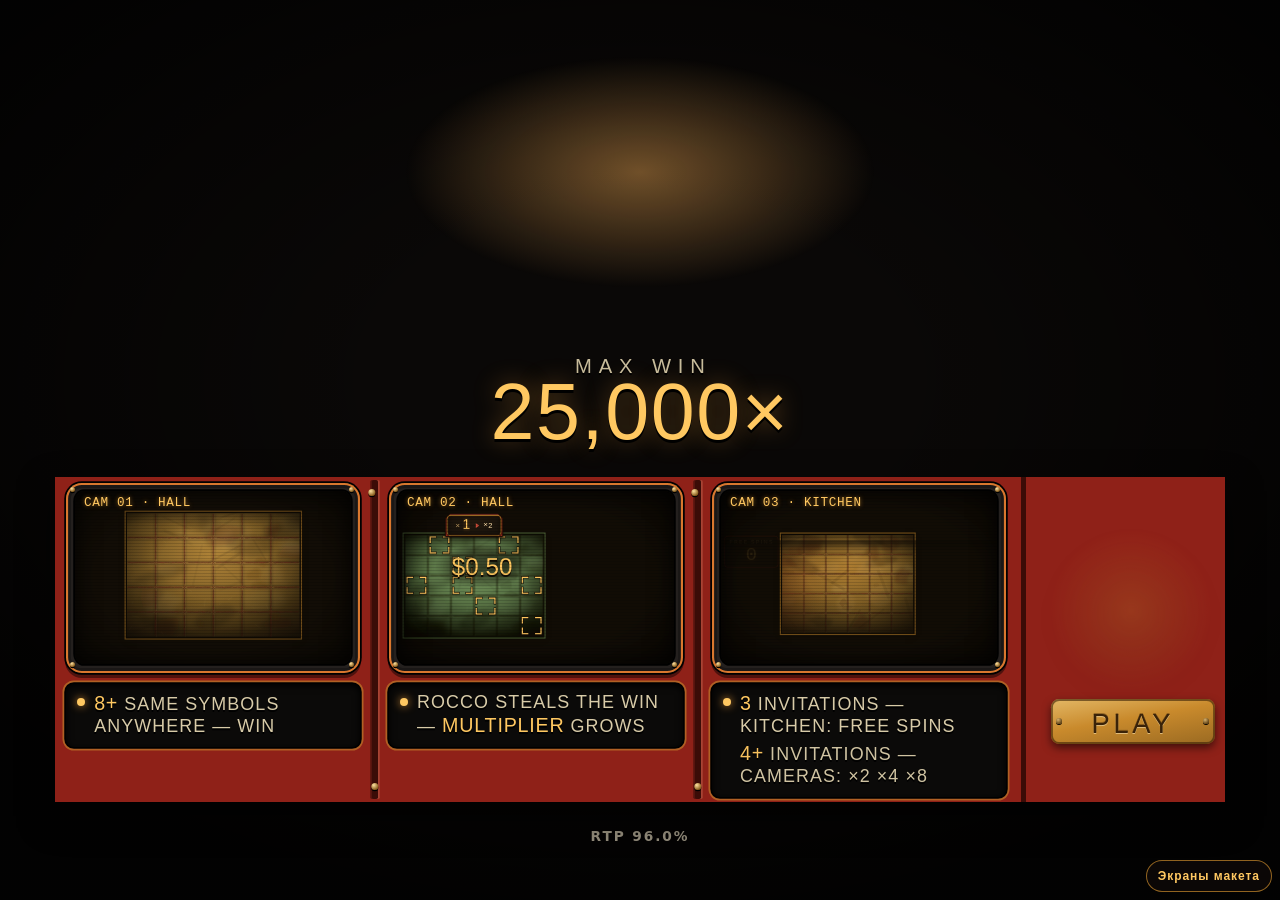
==== wrap.html @ 9d9124cf "Сборка для показа: страница, скрипты, стили Co-Authored-By: Claude Opus 5.5 <noreply@anthropic.com> " ====
<!doctype html><html><body style="margin:0"><iframe id="f" src="index.html" style="border:0;width:100vw;height:100vh" allow="autoplay" sandbox="allow-scripts allow-same-origin allow-popups allow-forms allow-modals"></iframe></body></html>
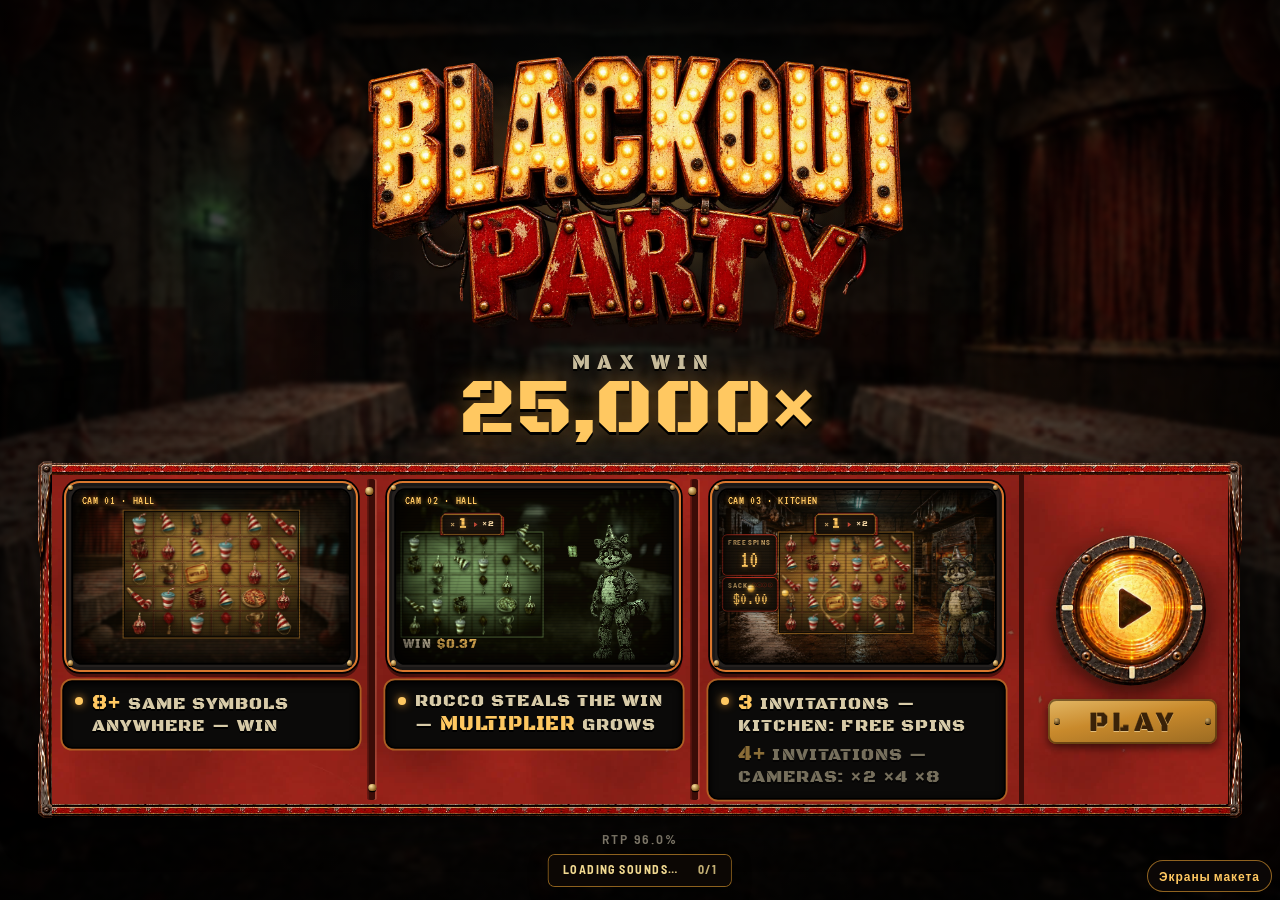
==== commit 13fed0b8: "Обновление: загрузка Рокко перед первым спином, плашка про «меньше движения», плавнее отрисовка Co-A" ====
--- a/wrap.html
+++ b/wrap.html
@@ -1 +1,14 @@
-<!doctype html><html><body style="margin:0"><iframe id="f" src="index.html" style="border:0;width:100vw;height:100vh" allow="autoplay" sandbox="allow-scripts allow-same-origin allow-popups allow-forms allow-modals"></iframe></body></html>
+<script>(function(){var V=window.__BPV={"assets/audio/manifest-music.json":"cbb50baf","assets/audio/manifest-sfx.json":"9c9d6d06","assets/audio/music/bigwin-lounge-a.aac.mp4":"ab4923f8","assets/audio/music/bigwin-musicbox-a.aac.mp4":"8724e5cf","assets/audio/music/bigwin-musicbox-b.aac.mp4":"a3553640","assets/audio/music/bigwin-nightfunk-b.aac.mp4":"0f3c5422","assets/audio/music/bigwin-organ-a.aac.mp4":"3e207b2a","assets/audio/music/bigwin-synth-a.aac.mp4":"826f6648","assets/audio/music/bonus-arcade-1.aac.mp4":"b1fc65c7","assets/audio/music/bonus-disco-1.aac.mp4":"db5dbf26","assets/audio/music/bonus-drum-1.aac.mp4":"ce7000ab","assets/audio/music/bonus-funk-1.aac.mp4":"12b13df3","assets/audio/music/bonus-march-1.aac.mp4":"42994cf1","assets/audio/music/bonus-organ-1.aac.mp4":"29911f9e","assets/audio/music/bonus-surf-1.aac.mp4":"e164a0b0","assets/audio/music/bonus-swing-1.aac.mp4":"6206bcf7","assets/audio/music/cameras-hum-1.aac.mp4":"858bed3e","assets/audio/music/cameras-hum-2.aac.mp4":"979744b2","assets/audio/music/cameras-noir-1.aac.mp4":"dfe17070","assets/audio/music/cameras-noir-2.aac.mp4":"ad45d76e","assets/audio/music/cameras-piano-1.aac.mp4":"925fc606","assets/audio/music/cameras-pulse-1.aac.mp4":"9aa58cea","assets/audio/music/cameras-pulse-2.aac.mp4":"177181b8","assets/audio/music/cameras-sonar-1.aac.mp4":"68230d45","assets/audio/music/camlayer-crt-1.aac.mp4":"2e6f2505","assets/audio/music/camlayer-drone-1.aac.mp4":"8218dff6","assets/audio/music/camlayer-pulse-1.aac.mp4":"5550a44c","assets/audio/music/camlayer-tape-1.aac.mp4":"19286a1f","assets/audio/music/hall-ambient-1.aac.mp4":"cf57c136","assets/audio/music/hall-ambient-2.aac.mp4":"b7efd39f","assets/audio/music/hall-arcade-1.aac.mp4":"5c0e40da","assets/audio/music/hall-arcade-2.aac.mp4":"12be8374","assets/audio/music/hall-bossa-1.aac.mp4":"c6b819d8","assets/audio/music/hall-brushes-1.aac.mp4":"35886b2f","assets/audio/music/hall-carnival-1.aac.mp4":"c8fdca03","assets/audio/music/hall-carnival-2.aac.mp4":"7fb84f0b","assets/audio/music/hall-carousel-1.aac.mp4":"6b781e39","assets/audio/music/hall-carousel-2.aac.mp4":"6dcdef8a","assets/audio/music/hall-drift-1.aac.mp4":"e5091033","assets/audio/music/hall-hum-2.aac.mp4":"f41ea06f","assets/audio/music/hall-kalimba-1.aac.mp4":"4dca230c","assets/audio/music/hall-lounge-1.aac.mp4":"5444c38c","assets/audio/music/hall-lounge-2.aac.mp4":"2e20c635","assets/audio/music/hall-lullaby-1.aac.mp4":"8f9efcb8","assets/audio/music/hall-musicbox-1.aac.mp4":"90260402","assets/audio/music/hall-musicbox-2.aac.mp4":"a940918f","assets/audio/music/hall-padbells-1.aac.mp4":"34d99841","assets/audio/music/hall-padbells-2.aac.mp4":"884dfc53","assets/audio/music/hall-tape-2.aac.mp4":"bad13b27","assets/audio/music/hall-trattoria-1.aac.mp4":"d4593b78","assets/audio/music/hall-trattoria-2.aac.mp4":"5ae5039b","assets/audio/music/hall-vhs-1.aac.mp4":"0fa29e6e","assets/audio/music/hall-wall-1.aac.mp4":"47267da6","assets/audio/music/kitchen-arcade-1.aac.mp4":"3198c434","assets/audio/music/kitchen-arcade-2.aac.mp4":"e867d89f","assets/audio/music/kitchen-funk-1.aac.mp4":"e82aa778","assets/audio/music/kitchen-groove-1.aac.mp4":"8d1c84a1","assets/audio/music/kitchen-groove-2.aac.mp4":"6b4e97f9","assets/audio/music/kitchen-pizzicato-1.aac.mp4":"e68b3e27","assets/audio/music/kitchen-trattoria-1.aac.mp4":"6a830877","assets/audio/music/kitchen-trattoria-2.aac.mp4":"1b10f70c","assets/audio/music/maxwin-lounge-a.aac.mp4":"9ed2a5e9","assets/audio/music/maxwin-musicbox-a.aac.mp4":"b90e38f9","assets/audio/music/maxwin-nightfunk-b.aac.mp4":"9495a7b1","assets/audio/music/maxwin-organ-a.aac.mp4":"fa32699c","assets/audio/music/maxwin-organ-b.aac.mp4":"9323064d","assets/audio/music/maxwin-synth-a.aac.mp4":"a907e3c4","assets/audio/music/welcome-hall-1.aac.mp4":"76453c78","assets/audio/music/welcome-lounge-1.aac.mp4":"c69037e4","assets/audio/notes-sfx.json":"d1dd5c7b","assets/audio/sfx/amb-cameras-A1.aac.mp4":"00713ea9","assets/audio/sfx/amb-cameras-A1.ogg":"f8715689","assets/audio/sfx/amb-cameras-B1.aac.mp4":"af8da792","assets/audio/sfx/amb-cameras-B1.ogg":"5c711010","assets/audio/sfx/amb-cameras-C1.aac.mp4":"6cd7f7a7","assets/audio/sfx/amb-cameras-C1.ogg":"36ee0f27","assets/audio/sfx/amb-cameras-D1.aac.mp4":"467b7396","assets/audio/sfx/amb-cameras-D1.ogg":"1141a81d","assets/audio/sfx/amb-cameras-E1.aac.mp4":"5b2a4e7c","assets/audio/sfx/amb-cameras-E1.ogg":"55ff303a","assets/audio/sfx/amb-cameras-F1.aac.mp4":"b990ed1a","assets/audio/sfx/amb-cameras-F1.ogg":"8a2665cd","assets/audio/sfx/amb-hall-A1.aac.mp4":"86fab82e","assets/audio/sfx/amb-hall-A1.ogg":"03826ad4","assets/audio/sfx/amb-hall-B1.aac.mp4":"a6391c84","assets/audio/sfx/amb-hall-B1.ogg":"63205aee","assets/audio/sfx/amb-hall-C1.aac.mp4":"34af2dba","assets/audio/sfx/amb-hall-C1.ogg":"08787a2f","assets/audio/sfx/amb-hall-D1.aac.mp4":"5605223e","assets/audio/sfx/amb-hall-D1.ogg":"8e321e6b","assets/audio/sfx/amb-hall-E1.aac.mp4":"29910032","assets/audio/sfx/amb-hall-E1.ogg":"7c252b8d","assets/audio/sfx/amb-hall-F1.aac.mp4":"7ec0cb87","assets/audio/sfx/amb-hall-F1.ogg":"aaf998e2","assets/audio/sfx/amb-kitchen-A1.aac.mp4":"82f55de2","assets/audio/sfx/amb-kitchen-A1.ogg":"ae987080","assets/audio/sfx/amb-kitchen-B1.aac.mp4":"d5dba807","assets/audio/sfx/amb-kitchen-B1.ogg":"195ef883","assets/audio/sfx/amb-kitchen-C1.aac.mp4":"13e901b1","assets/audio/sfx/amb-kitchen-C1.ogg":"05a33ffe","assets/audio/sfx/amb-kitchen-D1.aac.mp4":"16c4fd76","assets/audio/sfx/amb-kitchen-D1.ogg":"a008a2cf","assets/audio/sfx/amb-kitchen-E1.aac.mp4":"bdb24398","assets/audio/sfx/amb-kitchen-E1.ogg":"5adbe6a9","assets/audio/sfx/amb-kitchen-F1.aac.mp4":"dca37089","assets/audio/sfx/amb-kitchen-F1.ogg":"4bcc2636","assets/audio/sfx/scatter-anticipation-A1.aac.mp4":"681decfd","assets/audio/sfx/scatter-anticipation-B1.aac.mp4":"4f8b6856","assets/audio/sfx/scatter-anticipation-C1.aac.mp4":"52ba52ef","assets/audio/sfx/scatter-anticipation-D1.aac.mp4":"2fd9415f","assets/audio/sfx/scatter-anticipation-E1.aac.mp4":"719ba997","assets/audio/sfx/scatter-anticipation-F1.aac.mp4":"4c76a220","assets/audio/sfxpack-A.aac.mp4":"c30a3095","assets/audio/sfxpack-A.ogg":"bf6d7047","assets/audio/sfxpack-B.aac.mp4":"277f2bea","assets/audio/sfxpack-B.ogg":"48d5b741","assets/audio/sfxpack-C.aac.mp4":"b6f71e2d","assets/audio/sfxpack-C.ogg":"69323330","assets/audio/sfxpack-D.aac.mp4":"e161b1bb","assets/audio/sfxpack-D.ogg":"42fee0de","assets/audio/sfxpack-E.aac.mp4":"d6e4aa8e","assets/audio/sfxpack-E.ogg":"c2fa0f0a","assets/audio/sfxpack-F.aac.mp4":"06702d4a","assets/audio/sfxpack-F.ogg":"f97ace28","assets/bg-hall-landscape.webp":"db13a588","assets/bg-hall-portrait.webp":"47523805","assets/bg-kitchen-landscape.webp":"348a9fb4","assets/bg-kitchen-portrait.webp":"6fb02370","assets/bg-security-landscape.webp":"45584496","assets/bg-security-portrait.webp":"d97431fb","assets/camfeeds/corr-walk1.hevc.mp4":"ca97a337","assets/camfeeds/corr-walk1.webm":"1e6da7bd","assets/camfeeds/corr-walk2.hevc.mp4":"1126d85b","assets/camfeeds/corr-walk2.webm":"ff5b8b48","assets/camfeeds/hall-walk1.hevc.mp4":"e18875bc","assets/camfeeds/hall-walk1.webm":"14967335","assets/camfeeds/hall-walk2.hevc.mp4":"2f0c44c0","assets/camfeeds/hall-walk2.webm":"7d69ab72","assets/camfeeds/hall.webp":"60a615fe","assets/camfeeds/kitchen-walk1.hevc.mp4":"6f8084a5","assets/camfeeds/kitchen-walk1.webm":"9bf27727","assets/camfeeds/kitchen-walk2.hevc.mp4":"8081d9d3","assets/camfeeds/kitchen-walk2.webm":"56d451db","assets/camfeeds/kitchen.webp":"81b93c89","assets/cards/poster-cameras.webp":"6268f434","assets/cards/poster-double.webp":"e0a78e97","assets/cards/poster-hungry.webp":"80a0912c","assets/cards/poster-kitchen.webp":"eb44cdf1","assets/feat-machine.webp":"0009aaa7","assets/feat-strip.webp":"c3bec0e4","assets/fx/lamp.png":"5303922a","assets/fx/mon.json":"322dd7f3","assets/fx/mon0.png":"adc7ffc7","assets/fx/mon1.png":"c749236e","assets/fx/mon2.png":"a94b763c","assets/fx/mon3.png":"d7efdff2","assets/hud-frames/a-rv1.webp":"97006536","assets/hud-frames/a-rv2.webp":"ad672f03","assets/hud-frames/a.webp":"7ef515bd","assets/hud-frames/b-bolt1.webp":"36a7d012","assets/hud-frames/b-bolt2.webp":"925a9b13","assets/hud-frames/b.webp":"801da543","assets/hud-frames/c-scr1.webp":"ecc23845","assets/hud-frames/c-scr2.webp":"2a55c6c1","assets/hud-frames/c.webp":"aa3cbdc1","assets/hud-frames/d-brk-b.webp":"d6784f4d","assets/hud-frames/d-brk-m.webp":"61f63e44","assets/hud-frames/d-brk-t.webp":"bc35250b","assets/hud-frames/d-dark.webp":"92c49093","assets/hud-frames/d-ochre.webp":"221e41b9","assets/hud-frames/e.webp":"564b8b1c","assets/hud-frames/f-w1.webp":"0a837a6a","assets/hud-frames/f-w2.webp":"6c9e6597","assets/hud-frames/f-w3.webp":"356f9f5e","assets/hud-frames/f.webp":"a2350c8a","assets/ill-mode-cameras.webp":"590360ca","assets/ill-mode-kitchen.webp":"45c8e5c6","assets/plates-all/cork.webp":"0b93af76","assets/plates-all/ref-buy.webp":"8156be56","assets/plates-all/ref-m1.webp":"db86de91","assets/plates-note/paper.webp":"0b9b4844","assets/plates-note/tape-a.webp":"d905b746","assets/plates-note/tape-b.webp":"e22e64cc","assets/plates-note/tape-c.webp":"1f851545","assets/plates-redmetal/cabinet-mid.webp":"67bb4956","assets/plates-redmetal/cabinet.webp":"36179d14","assets/plates-redmetal/castiron-mid.webp":"b440f640","assets/plates-redmetal/castiron.webp":"f073d401","assets/plates-redmetal/enamel-mid.webp":"ad125c1f","assets/plates-redmetal/enamel.webp":"912b1cb3","assets/plates-redmetal/firebox-mid.webp":"afd1e72e","assets/plates-redmetal/firebox.webp":"a98c877a","assets/plates-redmetal/jukebox-mid.webp":"61eff875","assets/plates-redmetal/jukebox.webp":"76bea074","assets/plates-redmetal/marquee-mid.webp":"28186312","assets/plates-redmetal/marquee.webp":"b6f68da2","assets/plates-redmetal/riveted-mid.webp":"054bb816","assets/plates-redmetal/riveted.webp":"9c849e4e","assets/plates-redmetal/toolbox-mid.webp":"af24a92b","assets/plates-redmetal/toolbox.webp":"17e3c087","assets/plates-redmetal2/crate-mid.webp":"661b8279","assets/plates-redmetal2/crate.webp":"7c682dae","assets/plates-redmetal2/elevator-mid.webp":"f10bf95e","assets/plates-redmetal2/elevator.webp":"9cc57759","assets/plates-redmetal2/gaspump-mid.webp":"4ec28e71","assets/plates-redmetal2/gaspump.webp":"53b3992e","assets/plates-redmetal2/pinball-mid.webp":"e76fa577","assets/plates-redmetal2/pinball.webp":"db08e3fe","assets/plates-redmetal2/safe-mid.webp":"45a3b5c0","assets/plates-redmetal2/safe.webp":"7d07b4bf","assets/plates-redmetal2/slotcab-mid.webp":"fc9247a3","assets/plates-redmetal2/slotcab.webp":"1f41f3f7","assets/plates-redmetal2/ticket-mid.webp":"4bdcfcff","assets/plates-redmetal2/ticket.webp":"60f2758e","assets/plates-redmetal2/warning-mid.webp":"a09a7c51","assets/plates-redmetal2/warning.webp":"aa30d372","assets/plates2/enamel-cream.webp":"c8feb0dc","assets/plates2/hardboard.webp":"ed93f575","assets/plates2/paper-a.webp":"2e24fe06","assets/plates2/paper-b.webp":"636aec41","assets/plates2/rust.webp":"8f5a5d93","assets/plates2/scratch.webp":"7673a87d","assets/plates2/tape.webp":"730cc687","assets/plates2/wax.webp":"57e634ea","assets/plates2/wood-green.webp":"2a798639","assets/plates3/banner.webp":"5f902a17","assets/plates3/carnival.webp":"42e21e4c","assets/plates3/chalk.webp":"016d19ea","assets/plates3/crt.webp":"f233b57d","assets/plates3/curtain.webp":"4cbb4e00","assets/plates3/jukebox.webp":"7ebb586c","assets/plates3/pizzabox.webp":"de1e8cea","assets/plates3/prize.webp":"cd47dafb","assets/plates3/toolbox.webp":"c2e160ad","assets/rocco-A1-v2.webp":"7af58111","assets/rocco-A2.webp":"56730453","assets/rocco/A-rub.hevc.mp4":"b2242518","assets/rocco/A-rub.webm":"bd09cc97","assets/rocco/BW-cheer.hevc.mp4":"8d114acf","assets/rocco/BW-cheer.webm":"02eccef9","assets/rocco/BW-idle.hevc.mp4":"f95ffb23","assets/rocco/BW-idle.webm":"9a8c1a95","assets/rocco/BW-max.hevc.mp4":"41177a2b","assets/rocco/BW-max.webm":"da701145","assets/rocco/C-stare.mp4":"f7e04c16","assets/rocco/C-vanish.mp4":"0d586d96","assets/rocco/C-walk.mp4":"08a5fbb3","assets/rocco/H-cheer3.hevc.mp4":"791f4ff4","assets/rocco/H-cheer3.webm":"cf958c79","assets/rocco/H-grab6.hevc.mp4":"6ba980ff","assets/rocco/H-grab6.webm":"0d555e4b","assets/rocco/H-hat.hevc.mp4":"36c0a3cd","assets/rocco/H-hat.webm":"60a89f76","assets/rocco/H-idle.hevc.mp4":"f95ffb23","assets/rocco/H-idle.webm":"a4f8a8f0","assets/rocco/H-lean.hevc.mp4":"0e3bdbbe","assets/rocco/H-lean.webm":"eb3c3cec","assets/rocco/H-lever.hevc.mp4":"d7dc5613","assets/rocco/H-lever.webm":"53cec004","assets/rocco/H-look.hevc.mp4":"de9e837a","assets/rocco/H-look.webm":"2153c142","assets/rocco/H-mic.hevc.mp4":"02b792d7","assets/rocco/H-mic.webm":"4b8f6a19","assets/rocco/H-punch5.hevc.mp4":"52351552","assets/rocco/H-punch5.webm":"910b8d88","assets/rocco/H-swallow4.hevc.mp4":"63aa107f","assets/rocco/H-swallow4.mouth.json":"53f4732f","assets/rocco/H-swallow4.webm":"8002f9b9","assets/rocco/H-sway.hevc.mp4":"af7b2d33","assets/rocco/H-sway.webm":"835ee8e0","assets/rocco/H-throw.hevc.mp4":"c4b1f23a","assets/rocco/H-throw.webm":"d524d054","assets/rocco/H-toss2.hevc.mp4":"3a1a1d3c","assets/rocco/H-toss2.webm":"d21f32c9","assets/rocco/H-wave.hevc.mp4":"c28e5075","assets/rocco/H-wave.webm":"8d9501ea","assets/rocco/I-glitch.hevc.mp4":"c22a9d4a","assets/rocco/I-glitch.webm":"d0c64fc0","assets/rocco/I-hat.hevc.mp4":"bd25955f","assets/rocco/I-hat.webm":"0a89fbbe","assets/rocco/I-look.hevc.mp4":"00ea854c","assets/rocco/I-look.webm":"5e84a8b2","assets/rocco/I-mic.hevc.mp4":"cc6d0bb6","assets/rocco/I-mic.webm":"6872885b","assets/rocco/I-sway.hevc.mp4":"b543eebf","assets/rocco/I-sway.webm":"cf673615","assets/rocco/I-wave.hevc.mp4":"80eed110","assets/rocco/I-wave.webm":"402c33f0","assets/rocco/K-cheer.hevc.mp4":"48ba24c6","assets/rocco/K-cheer.webm":"1f32f304","assets/rocco/K-dump.hevc.mp4":"b75739b3","assets/rocco/K-dump.webm":"321b0734","assets/rocco/KS-handoff.hevc.mp4":"da56ad5b","assets/rocco/KS-handoff.webm":"3f681eed","assets/rocco/KS-pawempty2.hevc.mp4":"e75d8638","assets/rocco/KS-pawempty2.webm":"00e93b8e","assets/rocco/KS-pawpour.hevc.mp4":"094d02a9","assets/rocco/KS-pawpour.webm":"dadb48fb","assets/rocco/KS-rub.hevc.mp4":"4eece393","assets/rocco/KS-rub.webm":"eb836109","assets/rocco/KS-sackroc.hevc.mp4":"44b29ef7","assets/rocco/KS-sackroc.webm":"7942b9ee","assets/rocco/KS-sniff.hevc.mp4":"b193b039","assets/rocco/KS-sniff.webm":"8258a3aa","assets/rocco/L-column.hevc.mp4":"b7a69262","assets/rocco/L-column.webm":"fed61ba8","assets/rocco/L-idle.hevc.mp4":"5065ed64","assets/rocco/L-idle.webm":"7e4d37c8","assets/rocco/L-stare.hevc.mp4":"d063103c","assets/rocco/L-stare.webm":"a789e180","assets/rocco/P-giggle.hevc.mp4":"a4c8c6ed","assets/rocco/P-giggle.webm":"7fc416cf","assets/rocco/R-breaker.hevc.mp4":"4804f45a","assets/rocco/R-breaker.webm":"7b73298e","assets/rocco/R-grab.hevc.mp4":"b1a1c2f5","assets/rocco/R-grab.webm":"b7f66dca","assets/rocco/R-grab2.hevc.mp4":"a195c93a","assets/rocco/R-grab2.webm":"b5c5ed89","assets/rocco/R-punch.hevc.mp4":"77037c68","assets/rocco/R-punch.webm":"a40a2ca0","assets/rocco/R-slam.hevc.mp4":"9b1aa39f","assets/rocco/R-slam.webm":"ae9915f6","assets/rocco/R-throw.hevc.mp4":"371769d7","assets/rocco/R-throw.webm":"ceca0a70","assets/rocco/T-wake.hevc.mp4":"d8b90fde","assets/rocco/T-wake.webm":"c618a840","assets/rocco/W-clap.hevc.mp4":"72864b13","assets/rocco/W-clap.webm":"8edbd33b","assets/rocco/W-dance.hevc.mp4":"32e3a3da","assets/rocco/W-dance.webm":"94221d0e","assets/rocco/W-grab.hevc.mp4":"ceeae659","assets/rocco/W-grab.webm":"ba40c493","assets/rocco/W-grab2.hevc.mp4":"8bd9fdf7","assets/rocco/W-grab2.webm":"a15ab012","assets/rocco/W-huge.hevc.mp4":"a66c4758","assets/rocco/W-huge.webm":"7d15607a","assets/rocco/W-reach.hevc.mp4":"d5a393ee","assets/rocco/W-reach.webm":"4f1a6498","assets/rocco/cam-C0.webp":"7b3c5446","assets/rocco/cam-C1.webp":"bd0e6f81","assets/rocco/cam-C2.webp":"e8049a72","assets/rocco/cam-C3.webp":"110fdb2a","assets/rocco/paw.png":"8e83905b","assets/rocco/paw2-arm.webp":"7d0d42d9","assets/rocco/paw2-fingers.webp":"c3b68935","assets/rocco/paw2-palm.webp":"aa3c997d","assets/rocco/paw2.json":"23b1e837","assets/rocco/paw3-arm.webp":"24f285dc","assets/rocco/paw3-fingers.webp":"dc5061c5","assets/rocco/paw3-palm.webp":"3ac68c93","assets/rocco/paw3.json":"04abe3c8","assets/rocco/paw4-arm.webp":"16171b90","assets/rocco/paw4-fingers.webp":"3759e79a","assets/rocco/paw4-palm.webp":"acc259ed","assets/rocco/paw4.json":"a478a713","assets/rocco/paw5-arm.webp":"1721894d","assets/rocco/paw5-fingers.webp":"2d5e9a0f","assets/rocco/paw5-palm.webp":"51e1d5ed","assets/rocco/paw5.json":"83989cbe","assets/sym-camera-t1.webp":"06fe0000","assets/sym-camera-t2.webp":"a92d73ee","assets/sym-camera-t3.webp":"cf5ea65e","assets/sym-high-gift.webp":"48dc7003","assets/sym-high-mask.webp":"5fe88702","assets/sym-high-mic.webp":"3ea84967","assets/sym-high-pizza.webp":"9f351904","assets/sym-low-balloon.webp":"8311530e","assets/sym-low-cup.webp":"cf022fd6","assets/sym-low-cupcake.webp":"e9484ede","assets/sym-low-hat.webp":"72bad15f","assets/sym-low-horn.webp":"40e4fd24","assets/sym-rocco-monitor.webp":"befd73ae","assets/sym-scatter-invitation.webp":"2b66e00e","assets/sym-wild.webp":"1ec9fb11","assets/trans/curtain.webp":"4643574b","assets/trans/shutter.webp":"77e3a129","assets/ui/logo-base.webp":"94d97740","assets/ui/logo-y.webp":"0c179c32","assets/ui/logo.webp":"085b4520","assets/ui2/dlg-band.webp":"a8b6ed1e","assets/ui2/dlg-frame.webp":"ccd1fa04","assets/ui2/dlg-screw.svg":"3cc07b0a","assets/ui2/frame1.webp":"b08f78ed","assets/ui2/panel-frame.webp":"5e3ed38e","assets/ui2/pod1-auto.webp":"baedb196","assets/ui2/pod1-full.webp":"d0e1e5c7","assets/ui2/pod1-lr.webp":"4ac55cc1","assets/ui2/pod1-menu.webp":"58408c11","assets/ui2/pod1-minus.webp":"4ec0b28a","assets/ui2/pod1-play-blank.webp":"8e499859","assets/ui2/pod1-play.webp":"f775aaa9","assets/ui2/pod1-plus.webp":"3bcab40d","assets/ui2/pod1-sound.webp":"3d26e7d5","assets/ui2/pod1-tile-clean.webp":"be317735","assets/ui2/pod1-tile.webp":"3dc41858","assets/ui2/pod1-win-balance.webp":"1edbe685","assets/ui2/pod1-win-bet.webp":"99df8154","assets/uikit/hud-m1-chips.webp":"f243623a","assets/uikit/hud-m1-grain.webp":"a92e4f72","assets/uikit/hud-m1-rust.webp":"7da0f75f","assets/uikit/hud-m1-wear.webp":"397f1991","assets/uikit/rocco-hall-still.webp":"e84841bf","assets/uikit/steel-gun.webp":"a3bcd854","assets/uikit/steel-red.webp":"e884f8e5","assets/uikit/wood-oxblood.webp":"8f4f1610","audio.js":"f8f68730","bigwin-fx.js":"95710797","bigwin-rocco.js":"5636e838","bigwin-show.js":"483113f0","bonus-ui.css":"ade63fcd","bonus-ui.js":"ef2f8617","buy-board.css":"eadb641c","buy-board.js":"783d58a3","camfeeds.js":"51ec4dd8","cams-rec.js":"3eb228b3","collect.js":"dcf14377","dialogs-f-auto.js":"1b7fd583","dialogs-f.js":"b9a65d9b","feature-cards.html":"f1c49045","field-table.js":"cee9d6c6","fonts/AlfaSlabOne-Regular.ttf":"08fb3e65","fonts/AllertaStencil-Regular.ttf":"18ed422b","fonts/BarlowSemiCondensed-Bold.ttf":"d6e7dfaa","fonts/BarlowSemiCondensed-SemiBold.ttf":"7f77e067","fonts/BigShouldersStencilDisplay-VF.ttf":"5dd4e537","fonts/BlackOpsOne-Regular.ttf":"a51bebbc","fonts/BowlbyOneSC-Regular.ttf":"ff81f3fd","fonts/Bungee-Regular.ttf":"985db0d5","fonts/BungeeInline-Regular.ttf":"0444b261","fonts/Goldman-Bold.ttf":"2c39d25f","fonts/Graduate-Regular.ttf":"300dc6f4","fonts/LuckiestGuy-Regular.ttf":"0bcd76d9","fonts/RussoOne-Regular.ttf":"c05ca5b6","fonts/Rye-Regular.ttf":"2dcafff1","fonts/SairaStencilOne-Regular.ttf":"65204b60","fonts/SpecialElite-Regular.ttf":"3aae0bad","fonts/SquadaOne-Regular.ttf":"5ea659ea","fonts/Staatliches-Regular.ttf":"fe3783e0","fonts/StardosStencil-Bold.ttf":"8a572bee","fonts/Teko-VF.ttf":"4b78b2e2","fonts/TitanOne-Regular.ttf":"ae17e555","fonts/VT323-Regular.ttf":"5b82551f","hl.js":"7e31ea70","hud-variants-anim.txt":"80cafd22","hud-variants.html":"e123dc83","index.html":"0b88879c","loadgate.js":"56874674","maxwin-text.html":"633057f8","maxwin-variants.html":"4f2bb80b","plates-all.html":"08c69ec5","plates-note.js":"c7993be4","plates-redmetal.html":"bf6d8882","plates-variants.html":"f96e6783","plates-variants2.html":"c7edd2fe","play-plaques.html":"4b0c25ed","punchfx-blackout.js":"7394af25","punchfx-glass.js":"0e8588cb","punchfx-ribbon.js":"ca1c287f","punchfx-shake.js":"703a52ef","punchhit.js":"800a26d9","rocco-alive.js":"d9726607","rocco-flow.js":"15249b15","rocco-neutral.js":"36a8b44e","rocco-touch.js":"7e89f24e","sack.js":"1ed99c46","scene-trans.js":"aecc32cd","sound-board.html":"abe1725e","test-panel.js":"d3f60ead","transitions.html":"e80879e7","transitions2.html":"014fc759","transitions3.html":"465785ee","ui.js":"43bdb5a2","welcome-cams.js":"a973f621","welcome-desk.html":"41889b47","welcome.js":"0a391ee8","winfx.js":"5e17bce1","wrap.html":"7f3dac4b"},C={},B=document.baseURI.replace(/[?#].*$/,'').replace(/[^\/]*$/,'');
+function fu(u){if(typeof u!=='string'||!u||/^(#|blob:|data:|javascript:|about:)/i.test(u))return u;var c=C[u];if(c!==undefined)return c;var r=u;try{var h=u.indexOf('#'),a=h<0?u:u.slice(0,h),x=new URL(a,document.baseURI).href;
+if(x.indexOf(B)===0&&!/[?&]bpv=/.test(a)){var k=x.slice(B.length).replace(/[?#].*$/,'');try{k=decodeURIComponent(k)}catch(e){}if(V[k])r=a+(a.indexOf('?')<0?'?':'&')+'bpv='+V[k]+(h<0?'':u.slice(h))}}catch(e){}return C[u]=r}
+var RX=/(^|[^\w.%+-])((?:assets|fonts)\/[\w.\/%+-]+)(?![\w.\/%+-]|\?bpv)/g;
+function ft(s){if(typeof s!=='string'||(s.indexOf('assets/')<0&&s.indexOf('fonts/')<0))return s;return s.replace(RX,function(m,a,p,o){if(a==='/'&&s.substr(o+1-B.length,B.length)!==B)return m;var k=V[p]?p:p.replace(/\.+$/,'');return V[k]?a+k+'?bpv='+V[k]+p.slice(k.length):m})}
+window.bpvT=function(s){var o=s[0];for(var i=1;i<s.length;i++)o+=arguments[i]+s[i];return ft(o)};
+function ac(P,n,f){try{var d=Object.getOwnPropertyDescriptor(P,n);if(!d||!d.set)return;Object.defineProperty(P,n,{configurable:true,enumerable:d.enumerable,get:d.get,set:function(v){d.set.call(this,f(v))}})}catch(e){}}
+var W=window;[[W.HTMLImageElement,'src'],[W.HTMLMediaElement,'src'],[W.HTMLSourceElement,'src'],[W.HTMLVideoElement,'poster'],[W.HTMLScriptElement,'src'],[W.HTMLLinkElement,'href'],[W.HTMLIFrameElement,'src']].forEach(function(a){if(a[0])ac(a[0].prototype,a[1],fu)});
+[[W.Element,'innerHTML'],[W.Element,'outerHTML'],[W.ShadowRoot,'innerHTML']].forEach(function(a){if(a[0])ac(a[0].prototype,a[1],ft)});
+var ia=Element.prototype.insertAdjacentHTML;Element.prototype.insertAdjacentHTML=function(p,h){return ia.call(this,p,ft(h))};
+var fe=W.fetch;if(fe)W.fetch=function(i,o){return fe.call(this,typeof i==='string'?fu(i):i,o)};
+if(W.XMLHttpRequest){var xo=XMLHttpRequest.prototype.open;XMLHttpRequest.prototype.open=function(m,u){var a=[].slice.call(arguments);a[1]=typeof u==='string'?fu(u):u;return xo.apply(this,a)}}
+W.bpvFix=fu})();</script>
+<!doctype html><html><body style="margin:0"><iframe id="f" src="index.html?bpv=0b88879c" style="border:0;width:100vw;height:100vh" allow="autoplay" sandbox="allow-scripts allow-same-origin allow-popups allow-forms allow-modals"></iframe></body></html>
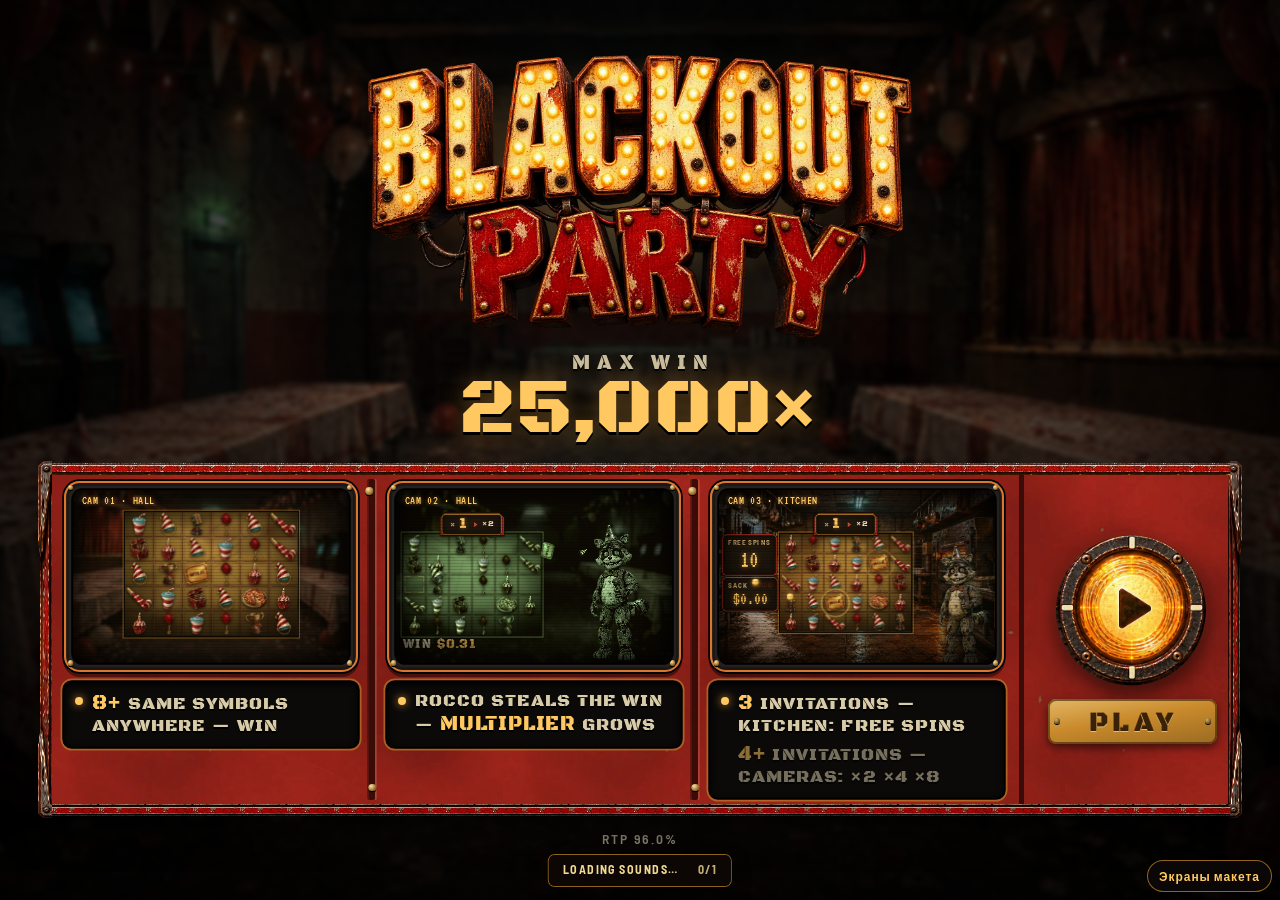
==== commit 59c9a798: "Обновление: глотание, разлёт и бросок билетов, плашка WIN с монетами и конфетти, стили суммы на поле" ====
--- a/wrap.html
+++ b/wrap.html
@@ -1,4 +1,17 @@
-<script>(function(){var V=window.__BPV={"assets/audio/manifest-music.json":"cbb50baf","assets/audio/manifest-sfx.json":"9c9d6d06","assets/audio/music/bigwin-lounge-a.aac.mp4":"ab4923f8","assets/audio/music/bigwin-musicbox-a.aac.mp4":"8724e5cf","assets/audio/music/bigwin-musicbox-b.aac.mp4":"a3553640","assets/audio/music/bigwin-nightfunk-b.aac.mp4":"0f3c5422","assets/audio/music/bigwin-organ-a.aac.mp4":"3e207b2a","assets/audio/music/bigwin-synth-a.aac.mp4":"826f6648","assets/audio/music/bonus-arcade-1.aac.mp4":"b1fc65c7","assets/audio/music/bonus-disco-1.aac.mp4":"db5dbf26","assets/audio/music/bonus-drum-1.aac.mp4":"ce7000ab","assets/audio/music/bonus-funk-1.aac.mp4":"12b13df3","assets/audio/music/bonus-march-1.aac.mp4":"42994cf1","assets/audio/music/bonus-organ-1.aac.mp4":"29911f9e","assets/audio/music/bonus-surf-1.aac.mp4":"e164a0b0","assets/audio/music/bonus-swing-1.aac.mp4":"6206bcf7","assets/audio/music/cameras-hum-1.aac.mp4":"858bed3e","assets/audio/music/cameras-hum-2.aac.mp4":"979744b2","assets/audio/music/cameras-noir-1.aac.mp4":"dfe17070","assets/audio/music/cameras-noir-2.aac.mp4":"ad45d76e","assets/audio/music/cameras-piano-1.aac.mp4":"925fc606","assets/audio/music/cameras-pulse-1.aac.mp4":"9aa58cea","assets/audio/music/cameras-pulse-2.aac.mp4":"177181b8","assets/audio/music/cameras-sonar-1.aac.mp4":"68230d45","assets/audio/music/camlayer-crt-1.aac.mp4":"2e6f2505","assets/audio/music/camlayer-drone-1.aac.mp4":"8218dff6","assets/audio/music/camlayer-pulse-1.aac.mp4":"5550a44c","assets/audio/music/camlayer-tape-1.aac.mp4":"19286a1f","assets/audio/music/hall-ambient-1.aac.mp4":"cf57c136","assets/audio/music/hall-ambient-2.aac.mp4":"b7efd39f","assets/audio/music/hall-arcade-1.aac.mp4":"5c0e40da","assets/audio/music/hall-arcade-2.aac.mp4":"12be8374","assets/audio/music/hall-bossa-1.aac.mp4":"c6b819d8","assets/audio/music/hall-brushes-1.aac.mp4":"35886b2f","assets/audio/music/hall-carnival-1.aac.mp4":"c8fdca03","assets/audio/music/hall-carnival-2.aac.mp4":"7fb84f0b","assets/audio/music/hall-carousel-1.aac.mp4":"6b781e39","assets/audio/music/hall-carousel-2.aac.mp4":"6dcdef8a","assets/audio/music/hall-drift-1.aac.mp4":"e5091033","assets/audio/music/hall-hum-2.aac.mp4":"f41ea06f","assets/audio/music/hall-kalimba-1.aac.mp4":"4dca230c","assets/audio/music/hall-lounge-1.aac.mp4":"5444c38c","assets/audio/music/hall-lounge-2.aac.mp4":"2e20c635","assets/audio/music/hall-lullaby-1.aac.mp4":"8f9efcb8","assets/audio/music/hall-musicbox-1.aac.mp4":"90260402","assets/audio/music/hall-musicbox-2.aac.mp4":"a940918f","assets/audio/music/hall-padbells-1.aac.mp4":"34d99841","assets/audio/music/hall-padbells-2.aac.mp4":"884dfc53","assets/audio/music/hall-tape-2.aac.mp4":"bad13b27","assets/audio/music/hall-trattoria-1.aac.mp4":"d4593b78","assets/audio/music/hall-trattoria-2.aac.mp4":"5ae5039b","assets/audio/music/hall-vhs-1.aac.mp4":"0fa29e6e","assets/audio/music/hall-wall-1.aac.mp4":"47267da6","assets/audio/music/kitchen-arcade-1.aac.mp4":"3198c434","assets/audio/music/kitchen-arcade-2.aac.mp4":"e867d89f","assets/audio/music/kitchen-funk-1.aac.mp4":"e82aa778","assets/audio/music/kitchen-groove-1.aac.mp4":"8d1c84a1","assets/audio/music/kitchen-groove-2.aac.mp4":"6b4e97f9","assets/audio/music/kitchen-pizzicato-1.aac.mp4":"e68b3e27","assets/audio/music/kitchen-trattoria-1.aac.mp4":"6a830877","assets/audio/music/kitchen-trattoria-2.aac.mp4":"1b10f70c","assets/audio/music/maxwin-lounge-a.aac.mp4":"9ed2a5e9","assets/audio/music/maxwin-musicbox-a.aac.mp4":"b90e38f9","assets/audio/music/maxwin-nightfunk-b.aac.mp4":"9495a7b1","assets/audio/music/maxwin-organ-a.aac.mp4":"fa32699c","assets/audio/music/maxwin-organ-b.aac.mp4":"9323064d","assets/audio/music/maxwin-synth-a.aac.mp4":"a907e3c4","assets/audio/music/welcome-hall-1.aac.mp4":"76453c78","assets/audio/music/welcome-lounge-1.aac.mp4":"c69037e4","assets/audio/notes-sfx.json":"d1dd5c7b","assets/audio/sfx/amb-cameras-A1.aac.mp4":"00713ea9","assets/audio/sfx/amb-cameras-A1.ogg":"f8715689","assets/audio/sfx/amb-cameras-B1.aac.mp4":"af8da792","assets/audio/sfx/amb-cameras-B1.ogg":"5c711010","assets/audio/sfx/amb-cameras-C1.aac.mp4":"6cd7f7a7","assets/audio/sfx/amb-cameras-C1.ogg":"36ee0f27","assets/audio/sfx/amb-cameras-D1.aac.mp4":"467b7396","assets/audio/sfx/amb-cameras-D1.ogg":"1141a81d","assets/audio/sfx/amb-cameras-E1.aac.mp4":"5b2a4e7c","assets/audio/sfx/amb-cameras-E1.ogg":"55ff303a","assets/audio/sfx/amb-cameras-F1.aac.mp4":"b990ed1a","assets/audio/sfx/amb-cameras-F1.ogg":"8a2665cd","assets/audio/sfx/amb-hall-A1.aac.mp4":"86fab82e","assets/audio/sfx/amb-hall-A1.ogg":"03826ad4","assets/audio/sfx/amb-hall-B1.aac.mp4":"a6391c84","assets/audio/sfx/amb-hall-B1.ogg":"63205aee","assets/audio/sfx/amb-hall-C1.aac.mp4":"34af2dba","assets/audio/sfx/amb-hall-C1.ogg":"08787a2f","assets/audio/sfx/amb-hall-D1.aac.mp4":"5605223e","assets/audio/sfx/amb-hall-D1.ogg":"8e321e6b","assets/audio/sfx/amb-hall-E1.aac.mp4":"29910032","assets/audio/sfx/amb-hall-E1.ogg":"7c252b8d","assets/audio/sfx/amb-hall-F1.aac.mp4":"7ec0cb87","assets/audio/sfx/amb-hall-F1.ogg":"aaf998e2","assets/audio/sfx/amb-kitchen-A1.aac.mp4":"82f55de2","assets/audio/sfx/amb-kitchen-A1.ogg":"ae987080","assets/audio/sfx/amb-kitchen-B1.aac.mp4":"d5dba807","assets/audio/sfx/amb-kitchen-B1.ogg":"195ef883","assets/audio/sfx/amb-kitchen-C1.aac.mp4":"13e901b1","assets/audio/sfx/amb-kitchen-C1.ogg":"05a33ffe","assets/audio/sfx/amb-kitchen-D1.aac.mp4":"16c4fd76","assets/audio/sfx/amb-kitchen-D1.ogg":"a008a2cf","assets/audio/sfx/amb-kitchen-E1.aac.mp4":"bdb24398","assets/audio/sfx/amb-kitchen-E1.ogg":"5adbe6a9","assets/audio/sfx/amb-kitchen-F1.aac.mp4":"dca37089","assets/audio/sfx/amb-kitchen-F1.ogg":"4bcc2636","assets/audio/sfx/scatter-anticipation-A1.aac.mp4":"681decfd","assets/audio/sfx/scatter-anticipation-B1.aac.mp4":"4f8b6856","assets/audio/sfx/scatter-anticipation-C1.aac.mp4":"52ba52ef","assets/audio/sfx/scatter-anticipation-D1.aac.mp4":"2fd9415f","assets/audio/sfx/scatter-anticipation-E1.aac.mp4":"719ba997","assets/audio/sfx/scatter-anticipation-F1.aac.mp4":"4c76a220","assets/audio/sfxpack-A.aac.mp4":"c30a3095","assets/audio/sfxpack-A.ogg":"bf6d7047","assets/audio/sfxpack-B.aac.mp4":"277f2bea","assets/audio/sfxpack-B.ogg":"48d5b741","assets/audio/sfxpack-C.aac.mp4":"b6f71e2d","assets/audio/sfxpack-C.ogg":"69323330","assets/audio/sfxpack-D.aac.mp4":"e161b1bb","assets/audio/sfxpack-D.ogg":"42fee0de","assets/audio/sfxpack-E.aac.mp4":"d6e4aa8e","assets/audio/sfxpack-E.ogg":"c2fa0f0a","assets/audio/sfxpack-F.aac.mp4":"06702d4a","assets/audio/sfxpack-F.ogg":"f97ace28","assets/bg-hall-landscape.webp":"db13a588","assets/bg-hall-portrait.webp":"47523805","assets/bg-kitchen-landscape.webp":"348a9fb4","assets/bg-kitchen-portrait.webp":"6fb02370","assets/bg-security-landscape.webp":"45584496","assets/bg-security-portrait.webp":"d97431fb","assets/camfeeds/corr-walk1.hevc.mp4":"ca97a337","assets/camfeeds/corr-walk1.webm":"1e6da7bd","assets/camfeeds/corr-walk2.hevc.mp4":"1126d85b","assets/camfeeds/corr-walk2.webm":"ff5b8b48","assets/camfeeds/hall-walk1.hevc.mp4":"e18875bc","assets/camfeeds/hall-walk1.webm":"14967335","assets/camfeeds/hall-walk2.hevc.mp4":"2f0c44c0","assets/camfeeds/hall-walk2.webm":"7d69ab72","assets/camfeeds/hall.webp":"60a615fe","assets/camfeeds/kitchen-walk1.hevc.mp4":"6f8084a5","assets/camfeeds/kitchen-walk1.webm":"9bf27727","assets/camfeeds/kitchen-walk2.hevc.mp4":"8081d9d3","assets/camfeeds/kitchen-walk2.webm":"56d451db","assets/camfeeds/kitchen.webp":"81b93c89","assets/cards/poster-cameras.webp":"6268f434","assets/cards/poster-double.webp":"e0a78e97","assets/cards/poster-hungry.webp":"80a0912c","assets/cards/poster-kitchen.webp":"eb44cdf1","assets/feat-machine.webp":"0009aaa7","assets/feat-strip.webp":"c3bec0e4","assets/fx/lamp.png":"5303922a","assets/fx/mon.json":"322dd7f3","assets/fx/mon0.png":"adc7ffc7","assets/fx/mon1.png":"c749236e","assets/fx/mon2.png":"a94b763c","assets/fx/mon3.png":"d7efdff2","assets/hud-frames/a-rv1.webp":"97006536","assets/hud-frames/a-rv2.webp":"ad672f03","assets/hud-frames/a.webp":"7ef515bd","assets/hud-frames/b-bolt1.webp":"36a7d012","assets/hud-frames/b-bolt2.webp":"925a9b13","assets/hud-frames/b.webp":"801da543","assets/hud-frames/c-scr1.webp":"ecc23845","assets/hud-frames/c-scr2.webp":"2a55c6c1","assets/hud-frames/c.webp":"aa3cbdc1","assets/hud-frames/d-brk-b.webp":"d6784f4d","assets/hud-frames/d-brk-m.webp":"61f63e44","assets/hud-frames/d-brk-t.webp":"bc35250b","assets/hud-frames/d-dark.webp":"92c49093","assets/hud-frames/d-ochre.webp":"221e41b9","assets/hud-frames/e.webp":"564b8b1c","assets/hud-frames/f-w1.webp":"0a837a6a","assets/hud-frames/f-w2.webp":"6c9e6597","assets/hud-frames/f-w3.webp":"356f9f5e","assets/hud-frames/f.webp":"a2350c8a","assets/ill-mode-cameras.webp":"590360ca","assets/ill-mode-kitchen.webp":"45c8e5c6","assets/plates-all/cork.webp":"0b93af76","assets/plates-all/ref-buy.webp":"8156be56","assets/plates-all/ref-m1.webp":"db86de91","assets/plates-note/paper.webp":"0b9b4844","assets/plates-note/tape-a.webp":"d905b746","assets/plates-note/tape-b.webp":"e22e64cc","assets/plates-note/tape-c.webp":"1f851545","assets/plates-redmetal/cabinet-mid.webp":"67bb4956","assets/plates-redmetal/cabinet.webp":"36179d14","assets/plates-redmetal/castiron-mid.webp":"b440f640","assets/plates-redmetal/castiron.webp":"f073d401","assets/plates-redmetal/enamel-mid.webp":"ad125c1f","assets/plates-redmetal/enamel.webp":"912b1cb3","assets/plates-redmetal/firebox-mid.webp":"afd1e72e","assets/plates-redmetal/firebox.webp":"a98c877a","assets/plates-redmetal/jukebox-mid.webp":"61eff875","assets/plates-redmetal/jukebox.webp":"76bea074","assets/plates-redmetal/marquee-mid.webp":"28186312","assets/plates-redmetal/marquee.webp":"b6f68da2","assets/plates-redmetal/riveted-mid.webp":"054bb816","assets/plates-redmetal/riveted.webp":"9c849e4e","assets/plates-redmetal/toolbox-mid.webp":"af24a92b","assets/plates-redmetal/toolbox.webp":"17e3c087","assets/plates-redmetal2/crate-mid.webp":"661b8279","assets/plates-redmetal2/crate.webp":"7c682dae","assets/plates-redmetal2/elevator-mid.webp":"f10bf95e","assets/plates-redmetal2/elevator.webp":"9cc57759","assets/plates-redmetal2/gaspump-mid.webp":"4ec28e71","assets/plates-redmetal2/gaspump.webp":"53b3992e","assets/plates-redmetal2/pinball-mid.webp":"e76fa577","assets/plates-redmetal2/pinball.webp":"db08e3fe","assets/plates-redmetal2/safe-mid.webp":"45a3b5c0","assets/plates-redmetal2/safe.webp":"7d07b4bf","assets/plates-redmetal2/slotcab-mid.webp":"fc9247a3","assets/plates-redmetal2/slotcab.webp":"1f41f3f7","assets/plates-redmetal2/ticket-mid.webp":"4bdcfcff","assets/plates-redmetal2/ticket.webp":"60f2758e","assets/plates-redmetal2/warning-mid.webp":"a09a7c51","assets/plates-redmetal2/warning.webp":"aa30d372","assets/plates2/enamel-cream.webp":"c8feb0dc","assets/plates2/hardboard.webp":"ed93f575","assets/plates2/paper-a.webp":"2e24fe06","assets/plates2/paper-b.webp":"636aec41","assets/plates2/rust.webp":"8f5a5d93","assets/plates2/scratch.webp":"7673a87d","assets/plates2/tape.webp":"730cc687","assets/plates2/wax.webp":"57e634ea","assets/plates2/wood-green.webp":"2a798639","assets/plates3/banner.webp":"5f902a17","assets/plates3/carnival.webp":"42e21e4c","assets/plates3/chalk.webp":"016d19ea","assets/plates3/crt.webp":"f233b57d","assets/plates3/curtain.webp":"4cbb4e00","assets/plates3/jukebox.webp":"7ebb586c","assets/plates3/pizzabox.webp":"de1e8cea","assets/plates3/prize.webp":"cd47dafb","assets/plates3/toolbox.webp":"c2e160ad","assets/rocco-A1-v2.webp":"7af58111","assets/rocco-A2.webp":"56730453","assets/rocco/A-rub.hevc.mp4":"b2242518","assets/rocco/A-rub.webm":"bd09cc97","assets/rocco/BW-cheer.hevc.mp4":"8d114acf","assets/rocco/BW-cheer.webm":"02eccef9","assets/rocco/BW-idle.hevc.mp4":"f95ffb23","assets/rocco/BW-idle.webm":"9a8c1a95","assets/rocco/BW-max.hevc.mp4":"41177a2b","assets/rocco/BW-max.webm":"da701145","assets/rocco/C-stare.mp4":"f7e04c16","assets/rocco/C-vanish.mp4":"0d586d96","assets/rocco/C-walk.mp4":"08a5fbb3","assets/rocco/H-cheer3.hevc.mp4":"791f4ff4","assets/rocco/H-cheer3.webm":"cf958c79","assets/rocco/H-grab6.hevc.mp4":"6ba980ff","assets/rocco/H-grab6.webm":"0d555e4b","assets/rocco/H-hat.hevc.mp4":"36c0a3cd","assets/rocco/H-hat.webm":"60a89f76","assets/rocco/H-idle.hevc.mp4":"f95ffb23","assets/rocco/H-idle.webm":"a4f8a8f0","assets/rocco/H-lean.hevc.mp4":"0e3bdbbe","assets/rocco/H-lean.webm":"eb3c3cec","assets/rocco/H-lever.hevc.mp4":"d7dc5613","assets/rocco/H-lever.webm":"53cec004","assets/rocco/H-look.hevc.mp4":"de9e837a","assets/rocco/H-look.webm":"2153c142","assets/rocco/H-mic.hevc.mp4":"02b792d7","assets/rocco/H-mic.webm":"4b8f6a19","assets/rocco/H-punch5.hevc.mp4":"52351552","assets/rocco/H-punch5.webm":"910b8d88","assets/rocco/H-swallow4.hevc.mp4":"63aa107f","assets/rocco/H-swallow4.mouth.json":"53f4732f","assets/rocco/H-swallow4.webm":"8002f9b9","assets/rocco/H-sway.hevc.mp4":"af7b2d33","assets/rocco/H-sway.webm":"835ee8e0","assets/rocco/H-throw.hevc.mp4":"c4b1f23a","assets/rocco/H-throw.webm":"d524d054","assets/rocco/H-toss2.hevc.mp4":"3a1a1d3c","assets/rocco/H-toss2.webm":"d21f32c9","assets/rocco/H-wave.hevc.mp4":"c28e5075","assets/rocco/H-wave.webm":"8d9501ea","assets/rocco/I-glitch.hevc.mp4":"c22a9d4a","assets/rocco/I-glitch.webm":"d0c64fc0","assets/rocco/I-hat.hevc.mp4":"bd25955f","assets/rocco/I-hat.webm":"0a89fbbe","assets/rocco/I-look.hevc.mp4":"00ea854c","assets/rocco/I-look.webm":"5e84a8b2","assets/rocco/I-mic.hevc.mp4":"cc6d0bb6","assets/rocco/I-mic.webm":"6872885b","assets/rocco/I-sway.hevc.mp4":"b543eebf","assets/rocco/I-sway.webm":"cf673615","assets/rocco/I-wave.hevc.mp4":"80eed110","assets/rocco/I-wave.webm":"402c33f0","assets/rocco/K-cheer.hevc.mp4":"48ba24c6","assets/rocco/K-cheer.webm":"1f32f304","assets/rocco/K-dump.hevc.mp4":"b75739b3","assets/rocco/K-dump.webm":"321b0734","assets/rocco/KS-handoff.hevc.mp4":"da56ad5b","assets/rocco/KS-handoff.webm":"3f681eed","assets/rocco/KS-pawempty2.hevc.mp4":"e75d8638","assets/rocco/KS-pawempty2.webm":"00e93b8e","assets/rocco/KS-pawpour.hevc.mp4":"094d02a9","assets/rocco/KS-pawpour.webm":"dadb48fb","assets/rocco/KS-rub.hevc.mp4":"4eece393","assets/rocco/KS-rub.webm":"eb836109","assets/rocco/KS-sackroc.hevc.mp4":"44b29ef7","assets/rocco/KS-sackroc.webm":"7942b9ee","assets/rocco/KS-sniff.hevc.mp4":"b193b039","assets/rocco/KS-sniff.webm":"8258a3aa","assets/rocco/L-column.hevc.mp4":"b7a69262","assets/rocco/L-column.webm":"fed61ba8","assets/rocco/L-idle.hevc.mp4":"5065ed64","assets/rocco/L-idle.webm":"7e4d37c8","assets/rocco/L-stare.hevc.mp4":"d063103c","assets/rocco/L-stare.webm":"a789e180","assets/rocco/P-giggle.hevc.mp4":"a4c8c6ed","assets/rocco/P-giggle.webm":"7fc416cf","assets/rocco/R-breaker.hevc.mp4":"4804f45a","assets/rocco/R-breaker.webm":"7b73298e","assets/rocco/R-grab.hevc.mp4":"b1a1c2f5","assets/rocco/R-grab.webm":"b7f66dca","assets/rocco/R-grab2.hevc.mp4":"a195c93a","assets/rocco/R-grab2.webm":"b5c5ed89","assets/rocco/R-punch.hevc.mp4":"77037c68","assets/rocco/R-punch.webm":"a40a2ca0","assets/rocco/R-slam.hevc.mp4":"9b1aa39f","assets/rocco/R-slam.webm":"ae9915f6","assets/rocco/R-throw.hevc.mp4":"371769d7","assets/rocco/R-throw.webm":"ceca0a70","assets/rocco/T-wake.hevc.mp4":"d8b90fde","assets/rocco/T-wake.webm":"c618a840","assets/rocco/W-clap.hevc.mp4":"72864b13","assets/rocco/W-clap.webm":"8edbd33b","assets/rocco/W-dance.hevc.mp4":"32e3a3da","assets/rocco/W-dance.webm":"94221d0e","assets/rocco/W-grab.hevc.mp4":"ceeae659","assets/rocco/W-grab.webm":"ba40c493","assets/rocco/W-grab2.hevc.mp4":"8bd9fdf7","assets/rocco/W-grab2.webm":"a15ab012","assets/rocco/W-huge.hevc.mp4":"a66c4758","assets/rocco/W-huge.webm":"7d15607a","assets/rocco/W-reach.hevc.mp4":"d5a393ee","assets/rocco/W-reach.webm":"4f1a6498","assets/rocco/cam-C0.webp":"7b3c5446","assets/rocco/cam-C1.webp":"bd0e6f81","assets/rocco/cam-C2.webp":"e8049a72","assets/rocco/cam-C3.webp":"110fdb2a","assets/rocco/paw.png":"8e83905b","assets/rocco/paw2-arm.webp":"7d0d42d9","assets/rocco/paw2-fingers.webp":"c3b68935","assets/rocco/paw2-palm.webp":"aa3c997d","assets/rocco/paw2.json":"23b1e837","assets/rocco/paw3-arm.webp":"24f285dc","assets/rocco/paw3-fingers.webp":"dc5061c5","assets/rocco/paw3-palm.webp":"3ac68c93","assets/rocco/paw3.json":"04abe3c8","assets/rocco/paw4-arm.webp":"16171b90","assets/rocco/paw4-fingers.webp":"3759e79a","assets/rocco/paw4-palm.webp":"acc259ed","assets/rocco/paw4.json":"a478a713","assets/rocco/paw5-arm.webp":"1721894d","assets/rocco/paw5-fingers.webp":"2d5e9a0f","assets/rocco/paw5-palm.webp":"51e1d5ed","assets/rocco/paw5.json":"83989cbe","assets/sym-camera-t1.webp":"06fe0000","assets/sym-camera-t2.webp":"a92d73ee","assets/sym-camera-t3.webp":"cf5ea65e","assets/sym-high-gift.webp":"48dc7003","assets/sym-high-mask.webp":"5fe88702","assets/sym-high-mic.webp":"3ea84967","assets/sym-high-pizza.webp":"9f351904","assets/sym-low-balloon.webp":"8311530e","assets/sym-low-cup.webp":"cf022fd6","assets/sym-low-cupcake.webp":"e9484ede","assets/sym-low-hat.webp":"72bad15f","assets/sym-low-horn.webp":"40e4fd24","assets/sym-rocco-monitor.webp":"befd73ae","assets/sym-scatter-invitation.webp":"2b66e00e","assets/sym-wild.webp":"1ec9fb11","assets/trans/curtain.webp":"4643574b","assets/trans/shutter.webp":"77e3a129","assets/ui/logo-base.webp":"94d97740","assets/ui/logo-y.webp":"0c179c32","assets/ui/logo.webp":"085b4520","assets/ui2/dlg-band.webp":"a8b6ed1e","assets/ui2/dlg-frame.webp":"ccd1fa04","assets/ui2/dlg-screw.svg":"3cc07b0a","assets/ui2/frame1.webp":"b08f78ed","assets/ui2/panel-frame.webp":"5e3ed38e","assets/ui2/pod1-auto.webp":"baedb196","assets/ui2/pod1-full.webp":"d0e1e5c7","assets/ui2/pod1-lr.webp":"4ac55cc1","assets/ui2/pod1-menu.webp":"58408c11","assets/ui2/pod1-minus.webp":"4ec0b28a","assets/ui2/pod1-play-blank.webp":"8e499859","assets/ui2/pod1-play.webp":"f775aaa9","assets/ui2/pod1-plus.webp":"3bcab40d","assets/ui2/pod1-sound.webp":"3d26e7d5","assets/ui2/pod1-tile-clean.webp":"be317735","assets/ui2/pod1-tile.webp":"3dc41858","assets/ui2/pod1-win-balance.webp":"1edbe685","assets/ui2/pod1-win-bet.webp":"99df8154","assets/uikit/hud-m1-chips.webp":"f243623a","assets/uikit/hud-m1-grain.webp":"a92e4f72","assets/uikit/hud-m1-rust.webp":"7da0f75f","assets/uikit/hud-m1-wear.webp":"397f1991","assets/uikit/rocco-hall-still.webp":"e84841bf","assets/uikit/steel-gun.webp":"a3bcd854","assets/uikit/steel-red.webp":"e884f8e5","assets/uikit/wood-oxblood.webp":"8f4f1610","audio.js":"f8f68730","bigwin-fx.js":"95710797","bigwin-rocco.js":"5636e838","bigwin-show.js":"483113f0","bonus-ui.css":"ade63fcd","bonus-ui.js":"ef2f8617","buy-board.css":"eadb641c","buy-board.js":"783d58a3","camfeeds.js":"51ec4dd8","cams-rec.js":"3eb228b3","collect.js":"dcf14377","dialogs-f-auto.js":"1b7fd583","dialogs-f.js":"b9a65d9b","feature-cards.html":"f1c49045","field-table.js":"cee9d6c6","fonts/AlfaSlabOne-Regular.ttf":"08fb3e65","fonts/AllertaStencil-Regular.ttf":"18ed422b","fonts/BarlowSemiCondensed-Bold.ttf":"d6e7dfaa","fonts/BarlowSemiCondensed-SemiBold.ttf":"7f77e067","fonts/BigShouldersStencilDisplay-VF.ttf":"5dd4e537","fonts/BlackOpsOne-Regular.ttf":"a51bebbc","fonts/BowlbyOneSC-Regular.ttf":"ff81f3fd","fonts/Bungee-Regular.ttf":"985db0d5","fonts/BungeeInline-Regular.ttf":"0444b261","fonts/Goldman-Bold.ttf":"2c39d25f","fonts/Graduate-Regular.ttf":"300dc6f4","fonts/LuckiestGuy-Regular.ttf":"0bcd76d9","fonts/RussoOne-Regular.ttf":"c05ca5b6","fonts/Rye-Regular.ttf":"2dcafff1","fonts/SairaStencilOne-Regular.ttf":"65204b60","fonts/SpecialElite-Regular.ttf":"3aae0bad","fonts/SquadaOne-Regular.ttf":"5ea659ea","fonts/Staatliches-Regular.ttf":"fe3783e0","fonts/StardosStencil-Bold.ttf":"8a572bee","fonts/Teko-VF.ttf":"4b78b2e2","fonts/TitanOne-Regular.ttf":"ae17e555","fonts/VT323-Regular.ttf":"5b82551f","hl.js":"7e31ea70","hud-variants-anim.txt":"80cafd22","hud-variants.html":"e123dc83","index.html":"0b88879c","loadgate.js":"56874674","maxwin-text.html":"633057f8","maxwin-variants.html":"4f2bb80b","plates-all.html":"08c69ec5","plates-note.js":"c7993be4","plates-redmetal.html":"bf6d8882","plates-variants.html":"f96e6783","plates-variants2.html":"c7edd2fe","play-plaques.html":"4b0c25ed","punchfx-blackout.js":"7394af25","punchfx-glass.js":"0e8588cb","punchfx-ribbon.js":"ca1c287f","punchfx-shake.js":"703a52ef","punchhit.js":"800a26d9","rocco-alive.js":"d9726607","rocco-flow.js":"15249b15","rocco-neutral.js":"36a8b44e","rocco-touch.js":"7e89f24e","sack.js":"1ed99c46","scene-trans.js":"aecc32cd","sound-board.html":"abe1725e","test-panel.js":"d3f60ead","transitions.html":"e80879e7","transitions2.html":"014fc759","transitions3.html":"465785ee","ui.js":"43bdb5a2","welcome-cams.js":"a973f621","welcome-desk.html":"41889b47","welcome.js":"0a391ee8","winfx.js":"5e17bce1","wrap.html":"7f3dac4b"},C={},B=document.baseURI.replace(/[?#].*$/,'').replace(/[^\/]*$/,'');
+<script>(function(){var V=window.__BPV={"assets/audio/manifest-music.json":"cbb50baf","assets/audio/manifest-sfx.json":"9c9d6d06","assets/audio/music/bigwin-lounge-a.aac.mp4":"ab4923f8","assets/audio/music/bigwin-musicbox-a.aac.mp4":"8724e5cf","assets/audio/music/bigwin-musicbox-b.aac.mp4":"a3553640","assets/audio/music/bigwin-nightfunk-b.aac.mp4":"0f3c5422","assets/audio/music/bigwin-organ-a.aac.mp4":"3e207b2a","assets/audio/music/bigwin-synth-a.aac.mp4":"826f6648","assets/audio/music/bonus-arcade-1.aac.mp4":"b1fc65c7","assets/audio/music/bonus-disco-1.aac.mp4":"db5dbf26","assets/audio/music/bonus-drum-1.aac.mp4":"ce7000ab","assets/audio/music/bonus-funk-1.aac.mp4":"12b13df3","assets/audio/music/bonus-march-1.aac.mp4":"42994cf1","assets/audio/music/bonus-organ-1.aac.mp4":"29911f9e","assets/audio/music/bonus-surf-1.aac.mp4":"e164a0b0","assets/audio/music/bonus-swing-1.aac.mp4":"6206bcf7","assets/audio/music/cameras-hum-1.aac.mp4":"858bed3e","assets/audio/music/cameras-hum-2.aac.mp4":"979744b2","assets/audio/music/cameras-noir-1.aac.mp4":"dfe17070","assets/audio/music/cameras-noir-2.aac.mp4":"ad45d76e","assets/audio/music/cameras-piano-1.aac.mp4":"925fc606","assets/audio/music/cameras-pulse-1.aac.mp4":"9aa58cea","assets/audio/music/cameras-pulse-2.aac.mp4":"177181b8","assets/audio/music/cameras-sonar-1.aac.mp4":"68230d45","assets/audio/music/camlayer-crt-1.aac.mp4":"2e6f2505","assets/audio/music/camlayer-drone-1.aac.mp4":"8218dff6","assets/audio/music/camlayer-pulse-1.aac.mp4":"5550a44c","assets/audio/music/camlayer-tape-1.aac.mp4":"19286a1f","assets/audio/music/hall-ambient-1.aac.mp4":"cf57c136","assets/audio/music/hall-ambient-2.aac.mp4":"b7efd39f","assets/audio/music/hall-arcade-1.aac.mp4":"5c0e40da","assets/audio/music/hall-arcade-2.aac.mp4":"12be8374","assets/audio/music/hall-bossa-1.aac.mp4":"c6b819d8","assets/audio/music/hall-brushes-1.aac.mp4":"35886b2f","assets/audio/music/hall-carnival-1.aac.mp4":"c8fdca03","assets/audio/music/hall-carnival-2.aac.mp4":"7fb84f0b","assets/audio/music/hall-carousel-1.aac.mp4":"6b781e39","assets/audio/music/hall-carousel-2.aac.mp4":"6dcdef8a","assets/audio/music/hall-drift-1.aac.mp4":"e5091033","assets/audio/music/hall-hum-2.aac.mp4":"f41ea06f","assets/audio/music/hall-kalimba-1.aac.mp4":"4dca230c","assets/audio/music/hall-lounge-1.aac.mp4":"5444c38c","assets/audio/music/hall-lounge-2.aac.mp4":"2e20c635","assets/audio/music/hall-lullaby-1.aac.mp4":"8f9efcb8","assets/audio/music/hall-musicbox-1.aac.mp4":"90260402","assets/audio/music/hall-musicbox-2.aac.mp4":"a940918f","assets/audio/music/hall-padbells-1.aac.mp4":"34d99841","assets/audio/music/hall-padbells-2.aac.mp4":"884dfc53","assets/audio/music/hall-tape-2.aac.mp4":"bad13b27","assets/audio/music/hall-trattoria-1.aac.mp4":"d4593b78","assets/audio/music/hall-trattoria-2.aac.mp4":"5ae5039b","assets/audio/music/hall-vhs-1.aac.mp4":"0fa29e6e","assets/audio/music/hall-wall-1.aac.mp4":"47267da6","assets/audio/music/kitchen-arcade-1.aac.mp4":"3198c434","assets/audio/music/kitchen-arcade-2.aac.mp4":"e867d89f","assets/audio/music/kitchen-funk-1.aac.mp4":"e82aa778","assets/audio/music/kitchen-groove-1.aac.mp4":"8d1c84a1","assets/audio/music/kitchen-groove-2.aac.mp4":"6b4e97f9","assets/audio/music/kitchen-pizzicato-1.aac.mp4":"e68b3e27","assets/audio/music/kitchen-trattoria-1.aac.mp4":"6a830877","assets/audio/music/kitchen-trattoria-2.aac.mp4":"1b10f70c","assets/audio/music/maxwin-lounge-a.aac.mp4":"9ed2a5e9","assets/audio/music/maxwin-musicbox-a.aac.mp4":"b90e38f9","assets/audio/music/maxwin-nightfunk-b.aac.mp4":"9495a7b1","assets/audio/music/maxwin-organ-a.aac.mp4":"fa32699c","assets/audio/music/maxwin-organ-b.aac.mp4":"9323064d","assets/audio/music/maxwin-synth-a.aac.mp4":"a907e3c4","assets/audio/music/welcome-hall-1.aac.mp4":"76453c78","assets/audio/music/welcome-lounge-1.aac.mp4":"c69037e4","assets/audio/notes-sfx.json":"d1dd5c7b","assets/audio/sfx/amb-cameras-A1.aac.mp4":"00713ea9","assets/audio/sfx/amb-cameras-A1.ogg":"98dfbfc5","assets/audio/sfx/amb-cameras-B1.aac.mp4":"af8da792","assets/audio/sfx/amb-cameras-B1.ogg":"efeaabd4","assets/audio/sfx/amb-cameras-C1.aac.mp4":"6cd7f7a7","assets/audio/sfx/amb-cameras-C1.ogg":"f4f98a8b","assets/audio/sfx/amb-cameras-D1.aac.mp4":"467b7396","assets/audio/sfx/amb-cameras-D1.ogg":"f6ebbc8d","assets/audio/sfx/amb-cameras-E1.aac.mp4":"5b2a4e7c","assets/audio/sfx/amb-cameras-E1.ogg":"6f9efbf8","assets/audio/sfx/amb-cameras-F1.aac.mp4":"b990ed1a","assets/audio/sfx/amb-cameras-F1.ogg":"08dd1b6f","assets/audio/sfx/amb-hall-A1.aac.mp4":"86fab82e","assets/audio/sfx/amb-hall-A1.ogg":"aed58698","assets/audio/sfx/amb-hall-B1.aac.mp4":"a6391c84","assets/audio/sfx/amb-hall-B1.ogg":"a9301159","assets/audio/sfx/amb-hall-C1.aac.mp4":"34af2dba","assets/audio/sfx/amb-hall-C1.ogg":"5525bf35","assets/audio/sfx/amb-hall-D1.aac.mp4":"5605223e","assets/audio/sfx/amb-hall-D1.ogg":"1b3d493c","assets/audio/sfx/amb-hall-E1.aac.mp4":"29910032","assets/audio/sfx/amb-hall-E1.ogg":"7c6f89b4","assets/audio/sfx/amb-hall-F1.aac.mp4":"7ec0cb87","assets/audio/sfx/amb-hall-F1.ogg":"3a055b4b","assets/audio/sfx/amb-kitchen-A1.aac.mp4":"82f55de2","assets/audio/sfx/amb-kitchen-A1.ogg":"850833ba","assets/audio/sfx/amb-kitchen-B1.aac.mp4":"d5dba807","assets/audio/sfx/amb-kitchen-B1.ogg":"8e8f2e69","assets/audio/sfx/amb-kitchen-C1.aac.mp4":"13e901b1","assets/audio/sfx/amb-kitchen-C1.ogg":"bc1400cc","assets/audio/sfx/amb-kitchen-D1.aac.mp4":"16c4fd76","assets/audio/sfx/amb-kitchen-D1.ogg":"63a194f5","assets/audio/sfx/amb-kitchen-E1.aac.mp4":"bdb24398","assets/audio/sfx/amb-kitchen-E1.ogg":"b0ace0be","assets/audio/sfx/amb-kitchen-F1.aac.mp4":"dca37089","assets/audio/sfx/amb-kitchen-F1.ogg":"be9613af","assets/audio/sfx/scatter-anticipation-A1.aac.mp4":"681decfd","assets/audio/sfx/scatter-anticipation-B1.aac.mp4":"4f8b6856","assets/audio/sfx/scatter-anticipation-C1.aac.mp4":"52ba52ef","assets/audio/sfx/scatter-anticipation-D1.aac.mp4":"2fd9415f","assets/audio/sfx/scatter-anticipation-E1.aac.mp4":"719ba997","assets/audio/sfx/scatter-anticipation-F1.aac.mp4":"4c76a220","assets/audio/sfxpack-A.aac.mp4":"c30a3095","assets/audio/sfxpack-A.ogg":"48b9269e","assets/audio/sfxpack-B.aac.mp4":"277f2bea","assets/audio/sfxpack-B.ogg":"c984da89","assets/audio/sfxpack-C.aac.mp4":"b6f71e2d","assets/audio/sfxpack-C.ogg":"f17aecda","assets/audio/sfxpack-D.aac.mp4":"e161b1bb","assets/audio/sfxpack-D.ogg":"a6e79740","assets/audio/sfxpack-E.aac.mp4":"d6e4aa8e","assets/audio/sfxpack-E.ogg":"1628a24e","assets/audio/sfxpack-F.aac.mp4":"06702d4a","assets/audio/sfxpack-F.ogg":"8105867d","assets/bg-hall-landscape.webp":"db13a588","assets/bg-hall-portrait.webp":"47523805","assets/bg-kitchen-landscape.webp":"348a9fb4","assets/bg-kitchen-portrait.webp":"6fb02370","assets/bg-security-landscape.webp":"45584496","assets/bg-security-portrait.webp":"d97431fb","assets/camfeeds/corr-walk1.hevc.mp4":"ca97a337","assets/camfeeds/corr-walk1.webm":"1e6da7bd","assets/camfeeds/corr-walk2.hevc.mp4":"1126d85b","assets/camfeeds/corr-walk2.webm":"ff5b8b48","assets/camfeeds/hall-walk1.hevc.mp4":"e18875bc","assets/camfeeds/hall-walk1.webm":"14967335","assets/camfeeds/hall-walk2.hevc.mp4":"2f0c44c0","assets/camfeeds/hall-walk2.webm":"7d69ab72","assets/camfeeds/hall.webp":"60a615fe","assets/camfeeds/kitchen-walk1.hevc.mp4":"6f8084a5","assets/camfeeds/kitchen-walk1.webm":"9bf27727","assets/camfeeds/kitchen-walk2.hevc.mp4":"8081d9d3","assets/camfeeds/kitchen-walk2.webm":"56d451db","assets/camfeeds/kitchen.webp":"81b93c89","assets/cards/poster-cameras.webp":"6268f434","assets/cards/poster-double.webp":"e0a78e97","assets/cards/poster-hungry.webp":"80a0912c","assets/cards/poster-kitchen.webp":"eb44cdf1","assets/feat-machine.webp":"0009aaa7","assets/feat-strip.webp":"c3bec0e4","assets/fx/lamp.png":"5303922a","assets/fx/mon.json":"322dd7f3","assets/fx/mon0.png":"adc7ffc7","assets/fx/mon1.png":"c749236e","assets/fx/mon2.png":"a94b763c","assets/fx/mon3.png":"d7efdff2","assets/hud-frames/a-rv1.webp":"97006536","assets/hud-frames/a-rv2.webp":"ad672f03","assets/hud-frames/a.webp":"7ef515bd","assets/hud-frames/b-bolt1.webp":"36a7d012","assets/hud-frames/b-bolt2.webp":"925a9b13","assets/hud-frames/b.webp":"801da543","assets/hud-frames/c-scr1.webp":"ecc23845","assets/hud-frames/c-scr2.webp":"2a55c6c1","assets/hud-frames/c.webp":"aa3cbdc1","assets/hud-frames/d-brk-b.webp":"d6784f4d","assets/hud-frames/d-brk-m.webp":"61f63e44","assets/hud-frames/d-brk-t.webp":"bc35250b","assets/hud-frames/d-dark.webp":"92c49093","assets/hud-frames/d-ochre.webp":"221e41b9","assets/hud-frames/e.webp":"564b8b1c","assets/hud-frames/f-w1.webp":"0a837a6a","assets/hud-frames/f-w2.webp":"6c9e6597","assets/hud-frames/f-w3.webp":"356f9f5e","assets/hud-frames/f.webp":"a2350c8a","assets/ill-mode-cameras.webp":"590360ca","assets/ill-mode-kitchen.webp":"45c8e5c6","assets/plates-all/cork.webp":"0b93af76","assets/plates-all/ref-buy.webp":"8156be56","assets/plates-all/ref-m1.webp":"db86de91","assets/plates-note/paper.webp":"0b9b4844","assets/plates-note/tape-a.webp":"d905b746","assets/plates-note/tape-b.webp":"e22e64cc","assets/plates-note/tape-c.webp":"1f851545","assets/plates-redmetal/cabinet-mid.webp":"67bb4956","assets/plates-redmetal/cabinet.webp":"36179d14","assets/plates-redmetal/castiron-mid.webp":"b440f640","assets/plates-redmetal/castiron.webp":"f073d401","assets/plates-redmetal/enamel-mid.webp":"ad125c1f","assets/plates-redmetal/enamel.webp":"912b1cb3","assets/plates-redmetal/firebox-mid.webp":"afd1e72e","assets/plates-redmetal/firebox.webp":"a98c877a","assets/plates-redmetal/jukebox-mid.webp":"61eff875","assets/plates-redmetal/jukebox.webp":"76bea074","assets/plates-redmetal/marquee-mid.webp":"28186312","assets/plates-redmetal/marquee.webp":"b6f68da2","assets/plates-redmetal/riveted-mid.webp":"054bb816","assets/plates-redmetal/riveted.webp":"9c849e4e","assets/plates-redmetal/toolbox-mid.webp":"af24a92b","assets/plates-redmetal/toolbox.webp":"17e3c087","assets/plates-redmetal2/crate-mid.webp":"661b8279","assets/plates-redmetal2/crate.webp":"7c682dae","assets/plates-redmetal2/elevator-mid.webp":"f10bf95e","assets/plates-redmetal2/elevator.webp":"9cc57759","assets/plates-redmetal2/gaspump-mid.webp":"4ec28e71","assets/plates-redmetal2/gaspump.webp":"53b3992e","assets/plates-redmetal2/pinball-mid.webp":"e76fa577","assets/plates-redmetal2/pinball.webp":"db08e3fe","assets/plates-redmetal2/safe-mid.webp":"45a3b5c0","assets/plates-redmetal2/safe.webp":"7d07b4bf","assets/plates-redmetal2/slotcab-mid.webp":"fc9247a3","assets/plates-redmetal2/slotcab.webp":"1f41f3f7","assets/plates-redmetal2/ticket-mid.webp":"4bdcfcff","assets/plates-redmetal2/ticket.webp":"60f2758e","assets/plates-redmetal2/warning-mid.webp":"a09a7c51","assets/plates-redmetal2/warning.webp":"aa30d372","assets/plates2/enamel-cream.webp":"c8feb0dc","assets/plates2/hardboard.webp":"ed93f575","assets/plates2/paper-a.webp":"2e24fe06","assets/plates2/paper-b.webp":"636aec41","assets/plates2/rust.webp":"8f5a5d93","assets/plates2/scratch.webp":"7673a87d","assets/plates2/tape.webp":"730cc687","assets/plates2/wax.webp":"57e634ea","assets/plates2/wood-green.webp":"2a798639","assets/plates3/banner.webp":"5f902a17","assets/plates3/carnival.webp":"42e21e4c","assets/plates3/chalk.webp":"016d19ea","assets/plates3/crt.webp":"f233b57d","assets/plates3/curtain.webp":"4cbb4e00","assets/plates3/jukebox.webp":"7ebb586c","assets/plates3/pizzabox.webp":"de1e8cea","assets/plates3/prize.webp":"cd47dafb","assets/plates3/toolbox.webp":"c2e160ad","assets/rocco-A1-v2.webp":"7af58111","assets/rocco-A2.webp":"56730453","assets/rocco/A-rub.hevc.mp4":"b2242518","assets/rocco/A-rub.webm":"bd09cc97","assets/rocco/BW-cheer.hevc.mp4":"8d114acf","assets/rocco/BW-cheer.webm":"02eccef9","assets/rocco/BW-idle.hevc.mp4":"f95ffb23","assets/rocco/BW-idle.webm":"9a8c1a95","assets/rocco/BW-max.hevc.mp4":"41177a2b","assets/rocco/BW-max.webm":"da701145","assets/rocco/C-stare.mp4":"f7e04c16","assets/rocco/C-vanish.mp4":"0d586d96","assets/rocco/C-walk.mp4":"08a5fbb3","assets/rocco/H-belly.hevc.mp4":"38c0c818","assets/rocco/H-belly.webm":"0f463869","assets/rocco/H-cheer3.hevc.mp4":"791f4ff4","assets/rocco/H-cheer3.webm":"cf958c79","assets/rocco/H-grab6.hevc.mp4":"777ee300","assets/rocco/H-grab6.webm":"dba8804f","assets/rocco/H-hat.hevc.mp4":"36c0a3cd","assets/rocco/H-hat.webm":"60a89f76","assets/rocco/H-idle.hevc.mp4":"f95ffb23","assets/rocco/H-idle.webm":"a4f8a8f0","assets/rocco/H-lean.hevc.mp4":"0e3bdbbe","assets/rocco/H-lean.webm":"eb3c3cec","assets/rocco/H-lever.hevc.mp4":"d7dc5613","assets/rocco/H-lever.webm":"53cec004","assets/rocco/H-look.hevc.mp4":"2fdfbada","assets/rocco/H-look.webm":"7f90aeb7","assets/rocco/H-mic.hevc.mp4":"02b792d7","assets/rocco/H-mic.webm":"4b8f6a19","assets/rocco/H-punch5.hevc.mp4":"52351552","assets/rocco/H-punch5.webm":"910b8d88","assets/rocco/H-rock.hevc.mp4":"6cfdc11a","assets/rocco/H-rock.webm":"f8e6039e","assets/rocco/H-swallow4.hevc.mp4":"63aa107f","assets/rocco/H-swallow4.mouth.json":"53f4732f","assets/rocco/H-swallow4.webm":"8002f9b9","assets/rocco/H-sway.hevc.mp4":"af7b2d33","assets/rocco/H-sway.webm":"835ee8e0","assets/rocco/H-throw.hevc.mp4":"c4b1f23a","assets/rocco/H-throw.webm":"d524d054","assets/rocco/H-toss2.hevc.mp4":"e189b662","assets/rocco/H-toss2.webm":"3b808378","assets/rocco/H-wave.hevc.mp4":"c28e5075","assets/rocco/H-wave.webm":"8d9501ea","assets/rocco/I-glitch.hevc.mp4":"c22a9d4a","assets/rocco/I-glitch.webm":"d0c64fc0","assets/rocco/I-hat.hevc.mp4":"bd25955f","assets/rocco/I-hat.webm":"0a89fbbe","assets/rocco/I-look.hevc.mp4":"00ea854c","assets/rocco/I-look.webm":"5e84a8b2","assets/rocco/I-mic.hevc.mp4":"cc6d0bb6","assets/rocco/I-mic.webm":"6872885b","assets/rocco/I-sway.hevc.mp4":"b543eebf","assets/rocco/I-sway.webm":"cf673615","assets/rocco/I-wave.hevc.mp4":"80eed110","assets/rocco/I-wave.webm":"402c33f0","assets/rocco/K-cheer.hevc.mp4":"48ba24c6","assets/rocco/K-cheer.webm":"1f32f304","assets/rocco/K-dump.hevc.mp4":"b75739b3","assets/rocco/K-dump.webm":"321b0734","assets/rocco/KS-handoff.hevc.mp4":"da56ad5b","assets/rocco/KS-handoff.webm":"3f681eed","assets/rocco/KS-pawempty2.hevc.mp4":"e75d8638","assets/rocco/KS-pawempty2.webm":"00e93b8e","assets/rocco/KS-pawpour.hevc.mp4":"094d02a9","assets/rocco/KS-pawpour.webm":"dadb48fb","assets/rocco/KS-rub.hevc.mp4":"4eece393","assets/rocco/KS-rub.webm":"eb836109","assets/rocco/KS-sackroc.hevc.mp4":"44b29ef7","assets/rocco/KS-sackroc.webm":"7942b9ee","assets/rocco/KS-sniff.hevc.mp4":"b193b039","assets/rocco/KS-sniff.webm":"8258a3aa","assets/rocco/L-column.hevc.mp4":"b7a69262","assets/rocco/L-column.webm":"fed61ba8","assets/rocco/L-idle.hevc.mp4":"5065ed64","assets/rocco/L-idle.webm":"7e4d37c8","assets/rocco/L-stare.hevc.mp4":"d063103c","assets/rocco/L-stare.webm":"a789e180","assets/rocco/P-giggle.hevc.mp4":"a4c8c6ed","assets/rocco/P-giggle.webm":"7fc416cf","assets/rocco/R-breaker.hevc.mp4":"4804f45a","assets/rocco/R-breaker.webm":"7b73298e","assets/rocco/R-grab.hevc.mp4":"b1a1c2f5","assets/rocco/R-grab.webm":"b7f66dca","assets/rocco/R-grab2.hevc.mp4":"a195c93a","assets/rocco/R-grab2.webm":"b5c5ed89","assets/rocco/R-punch.hevc.mp4":"77037c68","assets/rocco/R-punch.webm":"a40a2ca0","assets/rocco/R-slam.hevc.mp4":"9b1aa39f","assets/rocco/R-slam.webm":"ae9915f6","assets/rocco/R-throw.hevc.mp4":"371769d7","assets/rocco/R-throw.webm":"ceca0a70","assets/rocco/T-wake.hevc.mp4":"d8b90fde","assets/rocco/T-wake.webm":"c618a840","assets/rocco/W-clap.hevc.mp4":"72864b13","assets/rocco/W-clap.webm":"8edbd33b","assets/rocco/W-dance.hevc.mp4":"32e3a3da","assets/rocco/W-dance.webm":"94221d0e","assets/rocco/W-grab.hevc.mp4":"ceeae659","assets/rocco/W-grab.webm":"ba40c493","assets/rocco/W-grab2.hevc.mp4":"8bd9fdf7","assets/rocco/W-grab2.webm":"a15ab012","assets/rocco/W-huge.hevc.mp4":"a66c4758","assets/rocco/W-huge.webm":"7d15607a","assets/rocco/W-reach.hevc.mp4":"d5a393ee","assets/rocco/W-reach.webm":"4f1a6498","assets/rocco/cam-C0.webp":"7b3c5446","assets/rocco/cam-C1.webp":"bd0e6f81","assets/rocco/cam-C2.webp":"e8049a72","assets/rocco/cam-C3.webp":"110fdb2a","assets/rocco/paw.png":"8e83905b","assets/rocco/paw2-arm.webp":"7d0d42d9","assets/rocco/paw2-fingers.webp":"c3b68935","assets/rocco/paw2-palm.webp":"aa3c997d","assets/rocco/paw2.json":"23b1e837","assets/rocco/paw3-arm.webp":"24f285dc","assets/rocco/paw3-fingers.webp":"dc5061c5","assets/rocco/paw3-palm.webp":"3ac68c93","assets/rocco/paw3.json":"04abe3c8","assets/rocco/paw4-arm.webp":"16171b90","assets/rocco/paw4-fingers.webp":"3759e79a","assets/rocco/paw4-palm.webp":"acc259ed","assets/rocco/paw4.json":"a478a713","assets/rocco/paw5-arm.webp":"1721894d","assets/rocco/paw5-fingers.webp":"2d5e9a0f","assets/rocco/paw5-palm.webp":"51e1d5ed","assets/rocco/paw5.json":"83989cbe","assets/sym-camera-t1.webp":"06fe0000","assets/sym-camera-t2.webp":"a92d73ee","assets/sym-camera-t3.webp":"cf5ea65e","assets/sym-high-gift.webp":"48dc7003","assets/sym-high-mask.webp":"5fe88702","assets/sym-high-mic.webp":"3ea84967","assets/sym-high-pizza.webp":"9f351904","assets/sym-low-balloon.webp":"8311530e","assets/sym-low-cup.webp":"cf022fd6","assets/sym-low-cupcake.webp":"e9484ede","assets/sym-low-hat.webp":"72bad15f","assets/sym-low-horn.webp":"40e4fd24","assets/sym-rocco-monitor.webp":"befd73ae","assets/sym-scatter-invitation.webp":"2b66e00e","assets/sym-wild.webp":"1ec9fb11","assets/trans/curtain.webp":"4643574b","assets/trans/shutter.webp":"77e3a129","assets/ui/logo-base.webp":"94d97740","assets/ui/logo-y.webp":"0c179c32","assets/ui/logo.webp":"085b4520","assets/ui2/dlg-band.webp":"a8b6ed1e","assets/ui2/dlg-frame.webp":"ccd1fa04","assets/ui2/dlg-screw.svg":"3cc07b0a","assets/ui2/frame1.webp":"b08f78ed","assets/ui2/panel-frame.webp":"5e3ed38e","assets/ui2/pod1-auto.webp":"baedb196","assets/ui2/pod1-full.webp":"d0e1e5c7","assets/ui2/pod1-lr.webp":"4ac55cc1","assets/ui2/pod1-menu.webp":"58408c11","assets/ui2/pod1-minus.webp":"4ec0b28a","assets/ui2/pod1-play-blank.webp":"8e499859","assets/ui2/pod1-play.webp":"f775aaa9","assets/ui2/pod1-plus.webp":"3bcab40d","assets/ui2/pod1-sound.webp":"3d26e7d5","assets/ui2/pod1-tile-clean.webp":"be317735","assets/ui2/pod1-tile.webp":"3dc41858","assets/ui2/pod1-win-balance.webp":"1edbe685","assets/ui2/pod1-win-bet.webp":"99df8154","assets/uikit/hud-m1-chips.webp":"f243623a","assets/uikit/hud-m1-grain.webp":"a92e4f72","assets/uikit/hud-m1-rust.webp":"7da0f75f","assets/uikit/hud-m1-wear.webp":"397f1991","assets/uikit/rocco-hall-still.webp":"e84841bf","assets/uikit/steel-gun.webp":"a3bcd854","assets/uikit/steel-red.webp":"e884f8e5","assets/uikit/wood-oxblood.webp":"8f4f1610","audio.js":"f8f68730","bigwin-fx.js":"95710797","bigwin-rocco.js":"138d9b36","bigwin-show.js":"d9ebde22","bonus-ui.css":"ade63fcd","bonus-ui.js":"ef2f8617","buy-board.css":"eadb641c","buy-board.js":"ed73d828","camfeeds.js":"8f7b9e99","cams-rec.js":"3eb228b3","collect.js":"d08071f9","dialogs-f-auto.js":"1b7fd583","dialogs-f.js":"a9a98ce5","feature-cards.html":"f1c49045","field-table.js":"cee9d6c6","fonts/AlfaSlabOne-Regular.ttf":"08fb3e65","fonts/AllertaStencil-Regular.ttf":"18ed422b","fonts/BarlowSemiCondensed-Bold.ttf":"d6e7dfaa","fonts/BarlowSemiCondensed-SemiBold.ttf":"7f77e067","fonts/BigShouldersStencilDisplay-VF.ttf":"5dd4e537","fonts/BlackOpsOne-Regular.ttf":"a51bebbc","fonts/BowlbyOneSC-Regular.ttf":"ff81f3fd","fonts/Bungee-Regular.ttf":"985db0d5","fonts/BungeeInline-Regular.ttf":"0444b261","fonts/Goldman-Bold.ttf":"2c39d25f","fonts/Graduate-Regular.ttf":"300dc6f4","fonts/LuckiestGuy-Regular.ttf":"0bcd76d9","fonts/RussoOne-Regular.ttf":"c05ca5b6","fonts/Rye-Regular.ttf":"2dcafff1","fonts/SairaStencilOne-Regular.ttf":"65204b60","fonts/SpecialElite-Regular.ttf":"3aae0bad","fonts/SquadaOne-Regular.ttf":"5ea659ea","fonts/Staatliches-Regular.ttf":"fe3783e0","fonts/StardosStencil-Bold.ttf":"8a572bee","fonts/Teko-VF.ttf":"4b78b2e2","fonts/TitanOne-Regular.ttf":"ae17e555","fonts/VT323-Regular.ttf":"5b82551f","hl.js":"7e31ea70","hud-variants-anim.txt":"80cafd22","hud-variants.html":"e123dc83","index.html":"6c80e99c","loadgate.js":"56874674","maxwin-text.html":"633057f8","maxwin-variants.html":"4f2bb80b","plates-all.html":"08c69ec5","plates-note.js":"4202ee30","plates-redmetal.html":"bf6d8882","plates-variants.html":"f96e6783","plates-variants2.html":"c7edd2fe","play-plaques.html":"4b0c25ed","punchfx-blackout.js":"7394af25","punchfx-glass.js":"0e8588cb","punchfx-ribbon.js":"ca1c287f","punchfx-scatter.js":"c5c45463","punchfx-shake.js":"703a52ef","punchhit.js":"800a26d9","rocco-alive.js":"dbc1185a","rocco-flow.js":"956863de","rocco-neutral.js":"06640b03","rocco-touch.js":"7e89f24e","sack.js":"b628bcfc","scene-trans.js":"aecc32cd","sound-board.html":"abe1725e","test-panel.js":"7c7dc530","transitions.html":"e80879e7","transitions2.html":"014fc759","transitions3.html":"465785ee","ui.js":"ff522b0e","welcome-cams.js":"f2726aa4","welcome-desk.html":"41889b47","welcome.js":"60ccb950","winamt.css":"1d513c7f","winamt.js":"935cd802","wincel.js":"109be23a","winfx.js":"b2c35abd","wrap.html":"c0dbd242"},C={},B=document.baseURI.replace(/[?#].*$/,'').replace(/[^\/]*$/,'');
+function fu(u){if(typeof u!=='string'||!u||/^(#|blob:|data:|javascript:|about:)/i.test(u))return u;var c=C[u];if(c!==undefined)return c;var r=u;try{var h=u.indexOf('#'),a=h<0?u:u.slice(0,h),x=new URL(a,document.baseURI).href;
+if(x.indexOf(B)===0&&!/[?&]bpv=/.test(a)){var k=x.slice(B.length).replace(/[?#].*$/,'');try{k=decodeURIComponent(k)}catch(e){}if(V[k])r=a+(a.indexOf('?')<0?'?':'&')+'bpv='+V[k]+(h<0?'':u.slice(h))}}catch(e){}return C[u]=r}
+var RX=/(^|[^\w.%+-])((?:assets|fonts)\/[\w.\/%+-]+)(?![\w.\/%+-]|\?bpv)/g;
+function ft(s){if(typeof s!=='string'||(s.indexOf('assets/')<0&&s.indexOf('fonts/')<0))return s;return s.replace(RX,function(m,a,p,o){if(a==='/'&&s.substr(o+1-B.length,B.length)!==B)return m;var k=V[p]?p:p.replace(/\.+$/,'');return V[k]?a+k+'?bpv='+V[k]+p.slice(k.length):m})}
+window.bpvT=function(s){var o=s[0];for(var i=1;i<s.length;i++)o+=arguments[i]+s[i];return ft(o)};
+function ac(P,n,f){try{var d=Object.getOwnPropertyDescriptor(P,n);if(!d||!d.set)return;Object.defineProperty(P,n,{configurable:true,enumerable:d.enumerable,get:d.get,set:function(v){d.set.call(this,f(v))}})}catch(e){}}
+var W=window;[[W.HTMLImageElement,'src'],[W.HTMLMediaElement,'src'],[W.HTMLSourceElement,'src'],[W.HTMLVideoElement,'poster'],[W.HTMLScriptElement,'src'],[W.HTMLLinkElement,'href'],[W.HTMLIFrameElement,'src']].forEach(function(a){if(a[0])ac(a[0].prototype,a[1],fu)});
+[[W.Element,'innerHTML'],[W.Element,'outerHTML'],[W.ShadowRoot,'innerHTML']].forEach(function(a){if(a[0])ac(a[0].prototype,a[1],ft)});
+var ia=Element.prototype.insertAdjacentHTML;Element.prototype.insertAdjacentHTML=function(p,h){return ia.call(this,p,ft(h))};
+var fe=W.fetch;if(fe)W.fetch=function(i,o){return fe.call(this,typeof i==='string'?fu(i):i,o)};
+if(W.XMLHttpRequest){var xo=XMLHttpRequest.prototype.open;XMLHttpRequest.prototype.open=function(m,u){var a=[].slice.call(arguments);a[1]=typeof u==='string'?fu(u):u;return xo.apply(this,a)}}
+W.bpvFix=fu})();</script>
+<script>(function(){var V=window.__BPV={"assets/audio/manifest-music.json?bpv=cbb50baf":"cbb50baf","assets/audio/manifest-sfx.json?bpv=9c9d6d06":"9c9d6d06","assets/audio/music/bigwin-lounge-a.aac.mp4?bpv=ab4923f8":"ab4923f8","assets/audio/music/bigwin-musicbox-a.aac.mp4?bpv=8724e5cf":"8724e5cf","assets/audio/music/bigwin-musicbox-b.aac.mp4?bpv=a3553640":"a3553640","assets/audio/music/bigwin-nightfunk-b.aac.mp4?bpv=0f3c5422":"0f3c5422","assets/audio/music/bigwin-organ-a.aac.mp4?bpv=3e207b2a":"3e207b2a","assets/audio/music/bigwin-synth-a.aac.mp4?bpv=826f6648":"826f6648","assets/audio/music/bonus-arcade-1.aac.mp4?bpv=b1fc65c7":"b1fc65c7","assets/audio/music/bonus-disco-1.aac.mp4?bpv=db5dbf26":"db5dbf26","assets/audio/music/bonus-drum-1.aac.mp4?bpv=ce7000ab":"ce7000ab","assets/audio/music/bonus-funk-1.aac.mp4?bpv=12b13df3":"12b13df3","assets/audio/music/bonus-march-1.aac.mp4?bpv=42994cf1":"42994cf1","assets/audio/music/bonus-organ-1.aac.mp4?bpv=29911f9e":"29911f9e","assets/audio/music/bonus-surf-1.aac.mp4?bpv=e164a0b0":"e164a0b0","assets/audio/music/bonus-swing-1.aac.mp4?bpv=6206bcf7":"6206bcf7","assets/audio/music/cameras-hum-1.aac.mp4?bpv=858bed3e":"858bed3e","assets/audio/music/cameras-hum-2.aac.mp4?bpv=979744b2":"979744b2","assets/audio/music/cameras-noir-1.aac.mp4?bpv=dfe17070":"dfe17070","assets/audio/music/cameras-noir-2.aac.mp4?bpv=ad45d76e":"ad45d76e","assets/audio/music/cameras-piano-1.aac.mp4?bpv=925fc606":"925fc606","assets/audio/music/cameras-pulse-1.aac.mp4?bpv=9aa58cea":"9aa58cea","assets/audio/music/cameras-pulse-2.aac.mp4?bpv=177181b8":"177181b8","assets/audio/music/cameras-sonar-1.aac.mp4?bpv=68230d45":"68230d45","assets/audio/music/camlayer-crt-1.aac.mp4?bpv=2e6f2505":"2e6f2505","assets/audio/music/camlayer-drone-1.aac.mp4?bpv=8218dff6":"8218dff6","assets/audio/music/camlayer-pulse-1.aac.mp4?bpv=5550a44c":"5550a44c","assets/audio/music/camlayer-tape-1.aac.mp4?bpv=19286a1f":"19286a1f","assets/audio/music/hall-ambient-1.aac.mp4?bpv=cf57c136":"cf57c136","assets/audio/music/hall-ambient-2.aac.mp4?bpv=b7efd39f":"b7efd39f","assets/audio/music/hall-arcade-1.aac.mp4?bpv=5c0e40da":"5c0e40da","assets/audio/music/hall-arcade-2.aac.mp4?bpv=12be8374":"12be8374","assets/audio/music/hall-bossa-1.aac.mp4?bpv=c6b819d8":"c6b819d8","assets/audio/music/hall-brushes-1.aac.mp4?bpv=35886b2f":"35886b2f","assets/audio/music/hall-carnival-1.aac.mp4?bpv=c8fdca03":"c8fdca03","assets/audio/music/hall-carnival-2.aac.mp4?bpv=7fb84f0b":"7fb84f0b","assets/audio/music/hall-carousel-1.aac.mp4?bpv=6b781e39":"6b781e39","assets/audio/music/hall-carousel-2.aac.mp4?bpv=6dcdef8a":"6dcdef8a","assets/audio/music/hall-drift-1.aac.mp4?bpv=e5091033":"e5091033","assets/audio/music/hall-hum-2.aac.mp4?bpv=f41ea06f":"f41ea06f","assets/audio/music/hall-kalimba-1.aac.mp4?bpv=4dca230c":"4dca230c","assets/audio/music/hall-lounge-1.aac.mp4?bpv=5444c38c":"5444c38c","assets/audio/music/hall-lounge-2.aac.mp4?bpv=2e20c635":"2e20c635","assets/audio/music/hall-lullaby-1.aac.mp4?bpv=8f9efcb8":"8f9efcb8","assets/audio/music/hall-musicbox-1.aac.mp4?bpv=90260402":"90260402","assets/audio/music/hall-musicbox-2.aac.mp4?bpv=a940918f":"a940918f","assets/audio/music/hall-padbells-1.aac.mp4?bpv=34d99841":"34d99841","assets/audio/music/hall-padbells-2.aac.mp4?bpv=884dfc53":"884dfc53","assets/audio/music/hall-tape-2.aac.mp4?bpv=bad13b27":"bad13b27","assets/audio/music/hall-trattoria-1.aac.mp4?bpv=d4593b78":"d4593b78","assets/audio/music/hall-trattoria-2.aac.mp4?bpv=5ae5039b":"5ae5039b","assets/audio/music/hall-vhs-1.aac.mp4?bpv=0fa29e6e":"0fa29e6e","assets/audio/music/hall-wall-1.aac.mp4?bpv=47267da6":"47267da6","assets/audio/music/kitchen-arcade-1.aac.mp4?bpv=3198c434":"3198c434","assets/audio/music/kitchen-arcade-2.aac.mp4?bpv=e867d89f":"e867d89f","assets/audio/music/kitchen-funk-1.aac.mp4?bpv=e82aa778":"e82aa778","assets/audio/music/kitchen-groove-1.aac.mp4?bpv=8d1c84a1":"8d1c84a1","assets/audio/music/kitchen-groove-2.aac.mp4?bpv=6b4e97f9":"6b4e97f9","assets/audio/music/kitchen-pizzicato-1.aac.mp4?bpv=e68b3e27":"e68b3e27","assets/audio/music/kitchen-trattoria-1.aac.mp4?bpv=6a830877":"6a830877","assets/audio/music/kitchen-trattoria-2.aac.mp4?bpv=1b10f70c":"1b10f70c","assets/audio/music/maxwin-lounge-a.aac.mp4?bpv=9ed2a5e9":"9ed2a5e9","assets/audio/music/maxwin-musicbox-a.aac.mp4?bpv=b90e38f9":"b90e38f9","assets/audio/music/maxwin-nightfunk-b.aac.mp4?bpv=9495a7b1":"9495a7b1","assets/audio/music/maxwin-organ-a.aac.mp4?bpv=fa32699c":"fa32699c","assets/audio/music/maxwin-organ-b.aac.mp4?bpv=9323064d":"9323064d","assets/audio/music/maxwin-synth-a.aac.mp4?bpv=a907e3c4":"a907e3c4","assets/audio/music/welcome-hall-1.aac.mp4?bpv=76453c78":"76453c78","assets/audio/music/welcome-lounge-1.aac.mp4?bpv=c69037e4":"c69037e4","assets/audio/notes-sfx.json?bpv=d1dd5c7b":"d1dd5c7b","assets/audio/sfx/amb-cameras-A1.aac.mp4?bpv=00713ea9":"00713ea9","assets/audio/sfx/amb-cameras-A1.ogg?bpv=98dfbfc5":"f8715689","assets/audio/sfx/amb-cameras-B1.aac.mp4?bpv=af8da792":"af8da792","assets/audio/sfx/amb-cameras-B1.ogg?bpv=efeaabd4":"5c711010","assets/audio/sfx/amb-cameras-C1.aac.mp4?bpv=6cd7f7a7":"6cd7f7a7","assets/audio/sfx/amb-cameras-C1.ogg?bpv=f4f98a8b":"36ee0f27","assets/audio/sfx/amb-cameras-D1.aac.mp4?bpv=467b7396":"467b7396","assets/audio/sfx/amb-cameras-D1.ogg?bpv=f6ebbc8d":"1141a81d","assets/audio/sfx/amb-cameras-E1.aac.mp4?bpv=5b2a4e7c":"5b2a4e7c","assets/audio/sfx/amb-cameras-E1.ogg?bpv=6f9efbf8":"55ff303a","assets/audio/sfx/amb-cameras-F1.aac.mp4?bpv=b990ed1a":"b990ed1a","assets/audio/sfx/amb-cameras-F1.ogg?bpv=08dd1b6f":"8a2665cd","assets/audio/sfx/amb-hall-A1.aac.mp4?bpv=86fab82e":"86fab82e","assets/audio/sfx/amb-hall-A1.ogg?bpv=aed58698":"03826ad4","assets/audio/sfx/amb-hall-B1.aac.mp4?bpv=a6391c84":"a6391c84","assets/audio/sfx/amb-hall-B1.ogg?bpv=a9301159":"63205aee","assets/audio/sfx/amb-hall-C1.aac.mp4?bpv=34af2dba":"34af2dba","assets/audio/sfx/amb-hall-C1.ogg?bpv=5525bf35":"08787a2f","assets/audio/sfx/amb-hall-D1.aac.mp4?bpv=5605223e":"5605223e","assets/audio/sfx/amb-hall-D1.ogg?bpv=1b3d493c":"8e321e6b","assets/audio/sfx/amb-hall-E1.aac.mp4?bpv=29910032":"29910032","assets/audio/sfx/amb-hall-E1.ogg?bpv=7c6f89b4":"7c252b8d","assets/audio/sfx/amb-hall-F1.aac.mp4?bpv=7ec0cb87":"7ec0cb87","assets/audio/sfx/amb-hall-F1.ogg?bpv=3a055b4b":"aaf998e2","assets/audio/sfx/amb-kitchen-A1.aac.mp4?bpv=82f55de2":"82f55de2","assets/audio/sfx/amb-kitchen-A1.ogg?bpv=850833ba":"ae987080","assets/audio/sfx/amb-kitchen-B1.aac.mp4?bpv=d5dba807":"d5dba807","assets/audio/sfx/amb-kitchen-B1.ogg?bpv=8e8f2e69":"195ef883","assets/audio/sfx/amb-kitchen-C1.aac.mp4?bpv=13e901b1":"13e901b1","assets/audio/sfx/amb-kitchen-C1.ogg?bpv=bc1400cc":"05a33ffe","assets/audio/sfx/amb-kitchen-D1.aac.mp4?bpv=16c4fd76":"16c4fd76","assets/audio/sfx/amb-kitchen-D1.ogg?bpv=63a194f5":"a008a2cf","assets/audio/sfx/amb-kitchen-E1.aac.mp4?bpv=bdb24398":"bdb24398","assets/audio/sfx/amb-kitchen-E1.ogg?bpv=b0ace0be":"5adbe6a9","assets/audio/sfx/amb-kitchen-F1.aac.mp4?bpv=dca37089":"dca37089","assets/audio/sfx/amb-kitchen-F1.ogg?bpv=be9613af":"4bcc2636","assets/audio/sfx/scatter-anticipation-A1.aac.mp4?bpv=681decfd":"681decfd","assets/audio/sfx/scatter-anticipation-B1.aac.mp4?bpv=4f8b6856":"4f8b6856","assets/audio/sfx/scatter-anticipation-C1.aac.mp4?bpv=52ba52ef":"52ba52ef","assets/audio/sfx/scatter-anticipation-D1.aac.mp4?bpv=2fd9415f":"2fd9415f","assets/audio/sfx/scatter-anticipation-E1.aac.mp4?bpv=719ba997":"719ba997","assets/audio/sfx/scatter-anticipation-F1.aac.mp4?bpv=4c76a220":"4c76a220","assets/audio/sfxpack-A.aac.mp4?bpv=c30a3095":"c30a3095","assets/audio/sfxpack-A.ogg?bpv=48b9269e":"bf6d7047","assets/audio/sfxpack-B.aac.mp4?bpv=277f2bea":"277f2bea","assets/audio/sfxpack-B.ogg?bpv=c984da89":"48d5b741","assets/audio/sfxpack-C.aac.mp4?bpv=b6f71e2d":"b6f71e2d","assets/audio/sfxpack-C.ogg?bpv=f17aecda":"69323330","assets/audio/sfxpack-D.aac.mp4?bpv=e161b1bb":"e161b1bb","assets/audio/sfxpack-D.ogg?bpv=a6e79740":"42fee0de","assets/audio/sfxpack-E.aac.mp4?bpv=d6e4aa8e":"d6e4aa8e","assets/audio/sfxpack-E.ogg?bpv=1628a24e":"c2fa0f0a","assets/audio/sfxpack-F.aac.mp4?bpv=06702d4a":"06702d4a","assets/audio/sfxpack-F.ogg?bpv=8105867d":"f97ace28","assets/bg-hall-landscape.webp?bpv=db13a588":"db13a588","assets/bg-hall-portrait.webp?bpv=47523805":"47523805","assets/bg-kitchen-landscape.webp?bpv=348a9fb4":"348a9fb4","assets/bg-kitchen-portrait.webp?bpv=6fb02370":"6fb02370","assets/bg-security-landscape.webp?bpv=45584496":"45584496","assets/bg-security-portrait.webp?bpv=d97431fb":"d97431fb","assets/camfeeds/corr-walk1.hevc.mp4?bpv=ca97a337":"ca97a337","assets/camfeeds/corr-walk1.webm?bpv=1e6da7bd":"1e6da7bd","assets/camfeeds/corr-walk2.hevc.mp4?bpv=1126d85b":"1126d85b","assets/camfeeds/corr-walk2.webm?bpv=ff5b8b48":"ff5b8b48","assets/camfeeds/hall-walk1.hevc.mp4?bpv=e18875bc":"e18875bc","assets/camfeeds/hall-walk1.webm?bpv=14967335":"14967335","assets/camfeeds/hall-walk2.hevc.mp4?bpv=2f0c44c0":"2f0c44c0","assets/camfeeds/hall-walk2.webm?bpv=7d69ab72":"7d69ab72","assets/camfeeds/hall.webp?bpv=60a615fe":"60a615fe","assets/camfeeds/kitchen-walk1.hevc.mp4?bpv=6f8084a5":"6f8084a5","assets/camfeeds/kitchen-walk1.webm?bpv=9bf27727":"9bf27727","assets/camfeeds/kitchen-walk2.hevc.mp4?bpv=8081d9d3":"8081d9d3","assets/camfeeds/kitchen-walk2.webm?bpv=56d451db":"56d451db","assets/camfeeds/kitchen.webp?bpv=81b93c89":"81b93c89","assets/cards/poster-cameras.webp?bpv=6268f434":"6268f434","assets/cards/poster-double.webp?bpv=e0a78e97":"e0a78e97","assets/cards/poster-hungry.webp?bpv=80a0912c":"80a0912c","assets/cards/poster-kitchen.webp?bpv=eb44cdf1":"eb44cdf1","assets/feat-machine.webp?bpv=0009aaa7":"0009aaa7","assets/feat-strip.webp?bpv=c3bec0e4":"c3bec0e4","assets/fx/lamp.png?bpv=5303922a":"5303922a","assets/fx/mon.json?bpv=322dd7f3":"322dd7f3","assets/fx/mon0.png?bpv=adc7ffc7":"adc7ffc7","assets/fx/mon1.png?bpv=c749236e":"c749236e","assets/fx/mon2.png?bpv=a94b763c":"a94b763c","assets/fx/mon3.png?bpv=d7efdff2":"d7efdff2","assets/hud-frames/a-rv1.webp?bpv=97006536":"97006536","assets/hud-frames/a-rv2.webp?bpv=ad672f03":"ad672f03","assets/hud-frames/a.webp?bpv=7ef515bd":"7ef515bd","assets/hud-frames/b-bolt1.webp?bpv=36a7d012":"36a7d012","assets/hud-frames/b-bolt2.webp?bpv=925a9b13":"925a9b13","assets/hud-frames/b.webp?bpv=801da543":"801da543","assets/hud-frames/c-scr1.webp?bpv=ecc23845":"ecc23845","assets/hud-frames/c-scr2.webp?bpv=2a55c6c1":"2a55c6c1","assets/hud-frames/c.webp?bpv=aa3cbdc1":"aa3cbdc1","assets/hud-frames/d-brk-b.webp?bpv=d6784f4d":"d6784f4d","assets/hud-frames/d-brk-m.webp?bpv=61f63e44":"61f63e44","assets/hud-frames/d-brk-t.webp?bpv=bc35250b":"bc35250b","assets/hud-frames/d-dark.webp?bpv=92c49093":"92c49093","assets/hud-frames/d-ochre.webp?bpv=221e41b9":"221e41b9","assets/hud-frames/e.webp?bpv=564b8b1c":"564b8b1c","assets/hud-frames/f-w1.webp?bpv=0a837a6a":"0a837a6a","assets/hud-frames/f-w2.webp?bpv=6c9e6597":"6c9e6597","assets/hud-frames/f-w3.webp?bpv=356f9f5e":"356f9f5e","assets/hud-frames/f.webp?bpv=a2350c8a":"a2350c8a","assets/ill-mode-cameras.webp?bpv=590360ca":"590360ca","assets/ill-mode-kitchen.webp?bpv=45c8e5c6":"45c8e5c6","assets/plates-all/cork.webp?bpv=0b93af76":"0b93af76","assets/plates-all/ref-buy.webp?bpv=8156be56":"8156be56","assets/plates-all/ref-m1.webp?bpv=db86de91":"db86de91","assets/plates-note/paper.webp?bpv=0b9b4844":"0b9b4844","assets/plates-note/tape-a.webp?bpv=d905b746":"d905b746","assets/plates-note/tape-b.webp?bpv=e22e64cc":"e22e64cc","assets/plates-note/tape-c.webp?bpv=1f851545":"1f851545","assets/plates-redmetal/cabinet-mid.webp?bpv=67bb4956":"67bb4956","assets/plates-redmetal/cabinet.webp?bpv=36179d14":"36179d14","assets/plates-redmetal/castiron-mid.webp?bpv=b440f640":"b440f640","assets/plates-redmetal/castiron.webp?bpv=f073d401":"f073d401","assets/plates-redmetal/enamel-mid.webp?bpv=ad125c1f":"ad125c1f","assets/plates-redmetal/enamel.webp?bpv=912b1cb3":"912b1cb3","assets/plates-redmetal/firebox-mid.webp?bpv=afd1e72e":"afd1e72e","assets/plates-redmetal/firebox.webp?bpv=a98c877a":"a98c877a","assets/plates-redmetal/jukebox-mid.webp?bpv=61eff875":"61eff875","assets/plates-redmetal/jukebox.webp?bpv=76bea074":"76bea074","assets/plates-redmetal/marquee-mid.webp?bpv=28186312":"28186312","assets/plates-redmetal/marquee.webp?bpv=b6f68da2":"b6f68da2","assets/plates-redmetal/riveted-mid.webp?bpv=054bb816":"054bb816","assets/plates-redmetal/riveted.webp?bpv=9c849e4e":"9c849e4e","assets/plates-redmetal/toolbox-mid.webp?bpv=af24a92b":"af24a92b","assets/plates-redmetal/toolbox.webp?bpv=17e3c087":"17e3c087","assets/plates-redmetal2/crate-mid.webp?bpv=661b8279":"661b8279","assets/plates-redmetal2/crate.webp?bpv=7c682dae":"7c682dae","assets/plates-redmetal2/elevator-mid.webp?bpv=f10bf95e":"f10bf95e","assets/plates-redmetal2/elevator.webp?bpv=9cc57759":"9cc57759","assets/plates-redmetal2/gaspump-mid.webp?bpv=4ec28e71":"4ec28e71","assets/plates-redmetal2/gaspump.webp?bpv=53b3992e":"53b3992e","assets/plates-redmetal2/pinball-mid.webp?bpv=e76fa577":"e76fa577","assets/plates-redmetal2/pinball.webp?bpv=db08e3fe":"db08e3fe","assets/plates-redmetal2/safe-mid.webp?bpv=45a3b5c0":"45a3b5c0","assets/plates-redmetal2/safe.webp?bpv=7d07b4bf":"7d07b4bf","assets/plates-redmetal2/slotcab-mid.webp?bpv=fc9247a3":"fc9247a3","assets/plates-redmetal2/slotcab.webp?bpv=1f41f3f7":"1f41f3f7","assets/plates-redmetal2/ticket-mid.webp?bpv=4bdcfcff":"4bdcfcff","assets/plates-redmetal2/ticket.webp?bpv=60f2758e":"60f2758e","assets/plates-redmetal2/warning-mid.webp?bpv=a09a7c51":"a09a7c51","assets/plates-redmetal2/warning.webp?bpv=aa30d372":"aa30d372","assets/plates2/enamel-cream.webp?bpv=c8feb0dc":"c8feb0dc","assets/plates2/hardboard.webp?bpv=ed93f575":"ed93f575","assets/plates2/paper-a.webp?bpv=2e24fe06":"2e24fe06","assets/plates2/paper-b.webp?bpv=636aec41":"636aec41","assets/plates2/rust.webp?bpv=8f5a5d93":"8f5a5d93","assets/plates2/scratch.webp?bpv=7673a87d":"7673a87d","assets/plates2/tape.webp?bpv=730cc687":"730cc687","assets/plates2/wax.webp?bpv=57e634ea":"57e634ea","assets/plates2/wood-green.webp?bpv=2a798639":"2a798639","assets/plates3/banner.webp?bpv=5f902a17":"5f902a17","assets/plates3/carnival.webp?bpv=42e21e4c":"42e21e4c","assets/plates3/chalk.webp?bpv=016d19ea":"016d19ea","assets/plates3/crt.webp?bpv=f233b57d":"f233b57d","assets/plates3/curtain.webp?bpv=4cbb4e00":"4cbb4e00","assets/plates3/jukebox.webp?bpv=7ebb586c":"7ebb586c","assets/plates3/pizzabox.webp?bpv=de1e8cea":"de1e8cea","assets/plates3/prize.webp?bpv=cd47dafb":"cd47dafb","assets/plates3/toolbox.webp?bpv=c2e160ad":"c2e160ad","assets/rocco-A1-v2.webp?bpv=7af58111":"7af58111","assets/rocco-A2.webp?bpv=56730453":"56730453","assets/rocco/A-rub.hevc.mp4?bpv=b2242518":"b2242518","assets/rocco/A-rub.webm?bpv=bd09cc97":"bd09cc97","assets/rocco/BW-cheer.hevc.mp4?bpv=8d114acf":"8d114acf","assets/rocco/BW-cheer.webm?bpv=02eccef9":"02eccef9","assets/rocco/BW-idle.hevc.mp4?bpv=f95ffb23":"f95ffb23","assets/rocco/BW-idle.webm?bpv=9a8c1a95":"9a8c1a95","assets/rocco/BW-max.hevc.mp4?bpv=41177a2b":"41177a2b","assets/rocco/BW-max.webm?bpv=da701145":"da701145","assets/rocco/C-stare.mp4?bpv=f7e04c16":"f7e04c16","assets/rocco/C-vanish.mp4?bpv=0d586d96":"0d586d96","assets/rocco/C-walk.mp4?bpv=08a5fbb3":"08a5fbb3","assets/rocco/H-cheer3.hevc.mp4?bpv=791f4ff4":"791f4ff4","assets/rocco/H-cheer3.webm?bpv=cf958c79":"cf958c79","assets/rocco/H-grab6.hevc.mp4?bpv=777ee300":"6ba980ff","assets/rocco/H-grab6.webm?bpv=dba8804f":"0d555e4b","assets/rocco/H-hat.hevc.mp4?bpv=36c0a3cd":"36c0a3cd","assets/rocco/H-hat.webm?bpv=60a89f76":"60a89f76","assets/rocco/H-idle.hevc.mp4?bpv=f95ffb23":"f95ffb23","assets/rocco/H-idle.webm?bpv=a4f8a8f0":"a4f8a8f0","assets/rocco/H-lean.hevc.mp4?bpv=0e3bdbbe":"0e3bdbbe","assets/rocco/H-lean.webm?bpv=eb3c3cec":"eb3c3cec","assets/rocco/H-lever.hevc.mp4?bpv=d7dc5613":"d7dc5613","assets/rocco/H-lever.webm?bpv=53cec004":"53cec004","assets/rocco/H-look.hevc.mp4?bpv=2fdfbada":"de9e837a","assets/rocco/H-look.webm?bpv=7f90aeb7":"2153c142","assets/rocco/H-mic.hevc.mp4?bpv=02b792d7":"02b792d7","assets/rocco/H-mic.webm?bpv=4b8f6a19":"4b8f6a19","assets/rocco/H-punch5.hevc.mp4?bpv=52351552":"52351552","assets/rocco/H-punch5.webm?bpv=910b8d88":"910b8d88","assets/rocco/H-swallow4.hevc.mp4?bpv=63aa107f":"63aa107f","assets/rocco/H-swallow4.mouth.json?bpv=53f4732f":"53f4732f","assets/rocco/H-swallow4.webm?bpv=8002f9b9":"8002f9b9","assets/rocco/H-sway.hevc.mp4?bpv=af7b2d33":"af7b2d33","assets/rocco/H-sway.webm?bpv=835ee8e0":"835ee8e0","assets/rocco/H-throw.hevc.mp4?bpv=c4b1f23a":"c4b1f23a","assets/rocco/H-throw.webm?bpv=d524d054":"d524d054","assets/rocco/H-toss2.hevc.mp4?bpv=e189b662":"3a1a1d3c","assets/rocco/H-toss2.webm?bpv=3b808378":"d21f32c9","assets/rocco/H-wave.hevc.mp4?bpv=c28e5075":"c28e5075","assets/rocco/H-wave.webm?bpv=8d9501ea":"8d9501ea","assets/rocco/I-glitch.hevc.mp4?bpv=c22a9d4a":"c22a9d4a","assets/rocco/I-glitch.webm?bpv=d0c64fc0":"d0c64fc0","assets/rocco/I-hat.hevc.mp4?bpv=bd25955f":"bd25955f","assets/rocco/I-hat.webm?bpv=0a89fbbe":"0a89fbbe","assets/rocco/I-look.hevc.mp4?bpv=00ea854c":"00ea854c","assets/rocco/I-look.webm?bpv=5e84a8b2":"5e84a8b2","assets/rocco/I-mic.hevc.mp4?bpv=cc6d0bb6":"cc6d0bb6","assets/rocco/I-mic.webm?bpv=6872885b":"6872885b","assets/rocco/I-sway.hevc.mp4?bpv=b543eebf":"b543eebf","assets/rocco/I-sway.webm?bpv=cf673615":"cf673615","assets/rocco/I-wave.hevc.mp4?bpv=80eed110":"80eed110","assets/rocco/I-wave.webm?bpv=402c33f0":"402c33f0","assets/rocco/K-cheer.hevc.mp4?bpv=48ba24c6":"48ba24c6","assets/rocco/K-cheer.webm?bpv=1f32f304":"1f32f304","assets/rocco/K-dump.hevc.mp4?bpv=b75739b3":"b75739b3","assets/rocco/K-dump.webm?bpv=321b0734":"321b0734","assets/rocco/KS-handoff.hevc.mp4?bpv=da56ad5b":"da56ad5b","assets/rocco/KS-handoff.webm?bpv=3f681eed":"3f681eed","assets/rocco/KS-pawempty2.hevc.mp4?bpv=e75d8638":"e75d8638","assets/rocco/KS-pawempty2.webm?bpv=00e93b8e":"00e93b8e","assets/rocco/KS-pawpour.hevc.mp4?bpv=094d02a9":"094d02a9","assets/rocco/KS-pawpour.webm?bpv=dadb48fb":"dadb48fb","assets/rocco/KS-rub.hevc.mp4?bpv=4eece393":"4eece393","assets/rocco/KS-rub.webm?bpv=eb836109":"eb836109","assets/rocco/KS-sackroc.hevc.mp4?bpv=44b29ef7":"44b29ef7","assets/rocco/KS-sackroc.webm?bpv=7942b9ee":"7942b9ee","assets/rocco/KS-sniff.hevc.mp4?bpv=b193b039":"b193b039","assets/rocco/KS-sniff.webm?bpv=8258a3aa":"8258a3aa","assets/rocco/L-column.hevc.mp4?bpv=b7a69262":"b7a69262","assets/rocco/L-column.webm?bpv=fed61ba8":"fed61ba8","assets/rocco/L-idle.hevc.mp4?bpv=5065ed64":"5065ed64","assets/rocco/L-idle.webm?bpv=7e4d37c8":"7e4d37c8","assets/rocco/L-stare.hevc.mp4?bpv=d063103c":"d063103c","assets/rocco/L-stare.webm?bpv=a789e180":"a789e180","assets/rocco/P-giggle.hevc.mp4?bpv=a4c8c6ed":"a4c8c6ed","assets/rocco/P-giggle.webm?bpv=7fc416cf":"7fc416cf","assets/rocco/R-breaker.hevc.mp4?bpv=4804f45a":"4804f45a","assets/rocco/R-breaker.webm?bpv=7b73298e":"7b73298e","assets/rocco/R-grab.hevc.mp4?bpv=b1a1c2f5":"b1a1c2f5","assets/rocco/R-grab.webm?bpv=b7f66dca":"b7f66dca","assets/rocco/R-grab2.hevc.mp4?bpv=a195c93a":"a195c93a","assets/rocco/R-grab2.webm?bpv=b5c5ed89":"b5c5ed89","assets/rocco/R-punch.hevc.mp4?bpv=77037c68":"77037c68","assets/rocco/R-punch.webm?bpv=a40a2ca0":"a40a2ca0","assets/rocco/R-slam.hevc.mp4?bpv=9b1aa39f":"9b1aa39f","assets/rocco/R-slam.webm?bpv=ae9915f6":"ae9915f6","assets/rocco/R-throw.hevc.mp4?bpv=371769d7":"371769d7","assets/rocco/R-throw.webm?bpv=ceca0a70":"ceca0a70","assets/rocco/T-wake.hevc.mp4?bpv=d8b90fde":"d8b90fde","assets/rocco/T-wake.webm?bpv=c618a840":"c618a840","assets/rocco/W-clap.hevc.mp4?bpv=72864b13":"72864b13","assets/rocco/W-clap.webm?bpv=8edbd33b":"8edbd33b","assets/rocco/W-dance.hevc.mp4?bpv=32e3a3da":"32e3a3da","assets/rocco/W-dance.webm?bpv=94221d0e":"94221d0e","assets/rocco/W-grab.hevc.mp4?bpv=ceeae659":"ceeae659","assets/rocco/W-grab.webm?bpv=ba40c493":"ba40c493","assets/rocco/W-grab2.hevc.mp4?bpv=8bd9fdf7":"8bd9fdf7","assets/rocco/W-grab2.webm?bpv=a15ab012":"a15ab012","assets/rocco/W-huge.hevc.mp4?bpv=a66c4758":"a66c4758","assets/rocco/W-huge.webm?bpv=7d15607a":"7d15607a","assets/rocco/W-reach.hevc.mp4?bpv=d5a393ee":"d5a393ee","assets/rocco/W-reach.webm?bpv=4f1a6498":"4f1a6498","assets/rocco/cam-C0.webp?bpv=7b3c5446":"7b3c5446","assets/rocco/cam-C1.webp?bpv=bd0e6f81":"bd0e6f81","assets/rocco/cam-C2.webp?bpv=e8049a72":"e8049a72","assets/rocco/cam-C3.webp?bpv=110fdb2a":"110fdb2a","assets/rocco/paw.png?bpv=8e83905b":"8e83905b","assets/rocco/paw2-arm.webp?bpv=7d0d42d9":"7d0d42d9","assets/rocco/paw2-fingers.webp?bpv=c3b68935":"c3b68935","assets/rocco/paw2-palm.webp?bpv=aa3c997d":"aa3c997d","assets/rocco/paw2.json?bpv=23b1e837":"23b1e837","assets/rocco/paw3-arm.webp?bpv=24f285dc":"24f285dc","assets/rocco/paw3-fingers.webp?bpv=dc5061c5":"dc5061c5","assets/rocco/paw3-palm.webp?bpv=3ac68c93":"3ac68c93","assets/rocco/paw3.json?bpv=04abe3c8":"04abe3c8","assets/rocco/paw4-arm.webp?bpv=16171b90":"16171b90","assets/rocco/paw4-fingers.webp?bpv=3759e79a":"3759e79a","assets/rocco/paw4-palm.webp?bpv=acc259ed":"acc259ed","assets/rocco/paw4.json?bpv=a478a713":"a478a713","assets/rocco/paw5-arm.webp?bpv=1721894d":"1721894d","assets/rocco/paw5-fingers.webp?bpv=2d5e9a0f":"2d5e9a0f","assets/rocco/paw5-palm.webp?bpv=51e1d5ed":"51e1d5ed","assets/rocco/paw5.json?bpv=83989cbe":"83989cbe","assets/sym-camera-t1.webp?bpv=06fe0000":"06fe0000","assets/sym-camera-t2.webp?bpv=a92d73ee":"a92d73ee","assets/sym-camera-t3.webp?bpv=cf5ea65e":"cf5ea65e","assets/sym-high-gift.webp?bpv=48dc7003":"48dc7003","assets/sym-high-mask.webp?bpv=5fe88702":"5fe88702","assets/sym-high-mic.webp?bpv=3ea84967":"3ea84967","assets/sym-high-pizza.webp?bpv=9f351904":"9f351904","assets/sym-low-balloon.webp?bpv=8311530e":"8311530e","assets/sym-low-cup.webp?bpv=cf022fd6":"cf022fd6","assets/sym-low-cupcake.webp?bpv=e9484ede":"e9484ede","assets/sym-low-hat.webp?bpv=72bad15f":"72bad15f","assets/sym-low-horn.webp?bpv=40e4fd24":"40e4fd24","assets/sym-rocco-monitor.webp?bpv=befd73ae":"befd73ae","assets/sym-scatter-invitation.webp?bpv=2b66e00e":"2b66e00e","assets/sym-wild.webp?bpv=1ec9fb11":"1ec9fb11","assets/trans/curtain.webp?bpv=4643574b":"4643574b","assets/trans/shutter.webp?bpv=77e3a129":"77e3a129","assets/ui/logo-base.webp?bpv=94d97740":"94d97740","assets/ui/logo-y.webp?bpv=0c179c32":"0c179c32","assets/ui/logo.webp?bpv=085b4520":"085b4520","assets/ui2/dlg-band.webp?bpv=a8b6ed1e":"a8b6ed1e","assets/ui2/dlg-frame.webp?bpv=ccd1fa04":"ccd1fa04","assets/ui2/dlg-screw.svg?bpv=3cc07b0a":"3cc07b0a","assets/ui2/frame1.webp?bpv=b08f78ed":"b08f78ed","assets/ui2/panel-frame.webp?bpv=5e3ed38e":"5e3ed38e","assets/ui2/pod1-auto.webp?bpv=baedb196":"baedb196","assets/ui2/pod1-full.webp?bpv=d0e1e5c7":"d0e1e5c7","assets/ui2/pod1-lr.webp?bpv=4ac55cc1":"4ac55cc1","assets/ui2/pod1-menu.webp?bpv=58408c11":"58408c11","assets/ui2/pod1-minus.webp?bpv=4ec0b28a":"4ec0b28a","assets/ui2/pod1-play-blank.webp?bpv=8e499859":"8e499859","assets/ui2/pod1-play.webp?bpv=f775aaa9":"f775aaa9","assets/ui2/pod1-plus.webp?bpv=3bcab40d":"3bcab40d","assets/ui2/pod1-sound.webp?bpv=3d26e7d5":"3d26e7d5","assets/ui2/pod1-tile-clean.webp?bpv=be317735":"be317735","assets/ui2/pod1-tile.webp?bpv=3dc41858":"3dc41858","assets/ui2/pod1-win-balance.webp?bpv=1edbe685":"1edbe685","assets/ui2/pod1-win-bet.webp?bpv=99df8154":"99df8154","assets/uikit/hud-m1-chips.webp?bpv=f243623a":"f243623a","assets/uikit/hud-m1-grain.webp?bpv=a92e4f72":"a92e4f72","assets/uikit/hud-m1-rust.webp?bpv=7da0f75f":"7da0f75f","assets/uikit/hud-m1-wear.webp?bpv=397f1991":"397f1991","assets/uikit/rocco-hall-still.webp?bpv=e84841bf":"e84841bf","assets/uikit/steel-gun.webp?bpv=a3bcd854":"a3bcd854","assets/uikit/steel-red.webp?bpv=e884f8e5":"e884f8e5","assets/uikit/wood-oxblood.webp?bpv=8f4f1610":"8f4f1610","audio.js":"f8f68730","bigwin-fx.js":"95710797","bigwin-rocco.js":"5636e838","bigwin-show.js":"483113f0","bonus-ui.css":"ade63fcd","bonus-ui.js":"ef2f8617","buy-board.css":"eadb641c","buy-board.js":"783d58a3","camfeeds.js":"51ec4dd8","cams-rec.js":"3eb228b3","collect.js":"dcf14377","dialogs-f-auto.js":"1b7fd583","dialogs-f.js":"b9a65d9b","feature-cards.html?bpv=f1c49045":"f1c49045","field-table.js":"cee9d6c6","fonts/AlfaSlabOne-Regular.ttf?bpv=08fb3e65":"08fb3e65","fonts/AllertaStencil-Regular.ttf?bpv=18ed422b":"18ed422b","fonts/BarlowSemiCondensed-Bold.ttf?bpv=d6e7dfaa":"d6e7dfaa","fonts/BarlowSemiCondensed-SemiBold.ttf?bpv=7f77e067":"7f77e067","fonts/BigShouldersStencilDisplay-VF.ttf?bpv=5dd4e537":"5dd4e537","fonts/BlackOpsOne-Regular.ttf?bpv=a51bebbc":"a51bebbc","fonts/BowlbyOneSC-Regular.ttf?bpv=ff81f3fd":"ff81f3fd","fonts/Bungee-Regular.ttf?bpv=985db0d5":"985db0d5","fonts/BungeeInline-Regular.ttf?bpv=0444b261":"0444b261","fonts/Goldman-Bold.ttf?bpv=2c39d25f":"2c39d25f","fonts/Graduate-Regular.ttf?bpv=300dc6f4":"300dc6f4","fonts/LuckiestGuy-Regular.ttf?bpv=0bcd76d9":"0bcd76d9","fonts/RussoOne-Regular.ttf?bpv=c05ca5b6":"c05ca5b6","fonts/Rye-Regular.ttf?bpv=2dcafff1":"2dcafff1","fonts/SairaStencilOne-Regular.ttf?bpv=65204b60":"65204b60","fonts/SpecialElite-Regular.ttf?bpv=3aae0bad":"3aae0bad","fonts/SquadaOne-Regular.ttf?bpv=5ea659ea":"5ea659ea","fonts/Staatliches-Regular.ttf?bpv=fe3783e0":"fe3783e0","fonts/StardosStencil-Bold.ttf?bpv=8a572bee":"8a572bee","fonts/Teko-VF.ttf?bpv=4b78b2e2":"4b78b2e2","fonts/TitanOne-Regular.ttf?bpv=ae17e555":"ae17e555","fonts/VT323-Regular.ttf?bpv=5b82551f":"5b82551f","hl.js":"7e31ea70","hud-variants-anim.txt":"80cafd22","hud-variants.html?bpv=e123dc83":"e123dc83","index.html?bpv=6c80e99c":"0b88879c","loadgate.js":"56874674","maxwin-text.html?bpv=633057f8":"633057f8","maxwin-variants.html?bpv=4f2bb80b":"4f2bb80b","plates-all.html?bpv=08c69ec5":"08c69ec5","plates-note.js":"c7993be4","plates-redmetal.html?bpv=bf6d8882":"bf6d8882","plates-variants.html?bpv=f96e6783":"f96e6783","plates-variants2.html?bpv=c7edd2fe":"c7edd2fe","play-plaques.html?bpv=4b0c25ed":"4b0c25ed","punchfx-blackout.js":"7394af25","punchfx-glass.js":"0e8588cb","punchfx-ribbon.js":"ca1c287f","punchfx-shake.js":"703a52ef","punchhit.js":"800a26d9","rocco-alive.js":"d9726607","rocco-flow.js":"15249b15","rocco-neutral.js":"36a8b44e","rocco-touch.js":"7e89f24e","sack.js":"1ed99c46","scene-trans.js":"aecc32cd","sound-board.html?bpv=abe1725e":"abe1725e","test-panel.js":"d3f60ead","transitions.html?bpv=e80879e7":"e80879e7","transitions2.html?bpv=014fc759":"014fc759","transitions3.html?bpv=465785ee":"465785ee","ui.js":"43bdb5a2","welcome-cams.js":"a973f621","welcome-desk.html?bpv=41889b47":"41889b47","welcome.js":"0a391ee8","winfx.js":"5e17bce1","wrap.html?bpv=c0dbd242":"7f3dac4b"},C={},B=document.baseURI.replace(/[?#].*$/,'').replace(/[^\/]*$/,'');
 function fu(u){if(typeof u!=='string'||!u||/^(#|blob:|data:|javascript:|about:)/i.test(u))return u;var c=C[u];if(c!==undefined)return c;var r=u;try{var h=u.indexOf('#'),a=h<0?u:u.slice(0,h),x=new URL(a,document.baseURI).href;
 if(x.indexOf(B)===0&&!/[?&]bpv=/.test(a)){var k=x.slice(B.length).replace(/[?#].*$/,'');try{k=decodeURIComponent(k)}catch(e){}if(V[k])r=a+(a.indexOf('?')<0?'?':'&')+'bpv='+V[k]+(h<0?'':u.slice(h))}}catch(e){}return C[u]=r}
 var RX=/(^|[^\w.%+-])((?:assets|fonts)\/[\w.\/%+-]+)(?![\w.\/%+-]|\?bpv)/g;
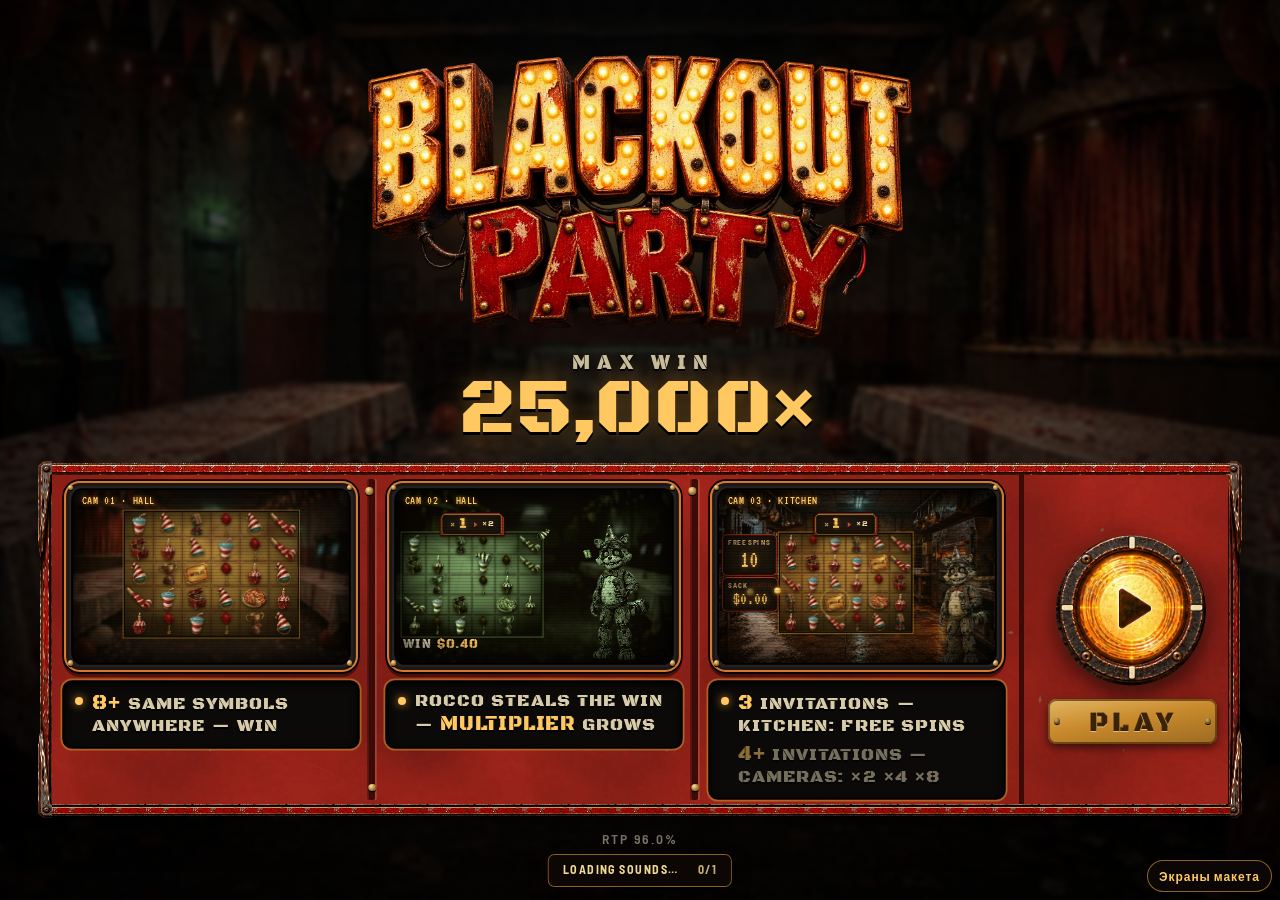
==== commit 84e29141: "Обновление: без двоения в покачивании, ударе, мешке и Big Win Co-Authored-By: Claude Opus 5.5 <norep" ====
--- a/wrap.html
+++ b/wrap.html
@@ -1,4 +1,17 @@
-<script>(function(){var V=window.__BPV={"assets/audio/manifest-music.json":"cbb50baf","assets/audio/manifest-sfx.json":"9c9d6d06","assets/audio/music/bigwin-lounge-a.aac.mp4":"ab4923f8","assets/audio/music/bigwin-musicbox-a.aac.mp4":"8724e5cf","assets/audio/music/bigwin-musicbox-b.aac.mp4":"a3553640","assets/audio/music/bigwin-nightfunk-b.aac.mp4":"0f3c5422","assets/audio/music/bigwin-organ-a.aac.mp4":"3e207b2a","assets/audio/music/bigwin-synth-a.aac.mp4":"826f6648","assets/audio/music/bonus-arcade-1.aac.mp4":"b1fc65c7","assets/audio/music/bonus-disco-1.aac.mp4":"db5dbf26","assets/audio/music/bonus-drum-1.aac.mp4":"ce7000ab","assets/audio/music/bonus-funk-1.aac.mp4":"12b13df3","assets/audio/music/bonus-march-1.aac.mp4":"42994cf1","assets/audio/music/bonus-organ-1.aac.mp4":"29911f9e","assets/audio/music/bonus-surf-1.aac.mp4":"e164a0b0","assets/audio/music/bonus-swing-1.aac.mp4":"6206bcf7","assets/audio/music/cameras-hum-1.aac.mp4":"858bed3e","assets/audio/music/cameras-hum-2.aac.mp4":"979744b2","assets/audio/music/cameras-noir-1.aac.mp4":"dfe17070","assets/audio/music/cameras-noir-2.aac.mp4":"ad45d76e","assets/audio/music/cameras-piano-1.aac.mp4":"925fc606","assets/audio/music/cameras-pulse-1.aac.mp4":"9aa58cea","assets/audio/music/cameras-pulse-2.aac.mp4":"177181b8","assets/audio/music/cameras-sonar-1.aac.mp4":"68230d45","assets/audio/music/camlayer-crt-1.aac.mp4":"2e6f2505","assets/audio/music/camlayer-drone-1.aac.mp4":"8218dff6","assets/audio/music/camlayer-pulse-1.aac.mp4":"5550a44c","assets/audio/music/camlayer-tape-1.aac.mp4":"19286a1f","assets/audio/music/hall-ambient-1.aac.mp4":"cf57c136","assets/audio/music/hall-ambient-2.aac.mp4":"b7efd39f","assets/audio/music/hall-arcade-1.aac.mp4":"5c0e40da","assets/audio/music/hall-arcade-2.aac.mp4":"12be8374","assets/audio/music/hall-bossa-1.aac.mp4":"c6b819d8","assets/audio/music/hall-brushes-1.aac.mp4":"35886b2f","assets/audio/music/hall-carnival-1.aac.mp4":"c8fdca03","assets/audio/music/hall-carnival-2.aac.mp4":"7fb84f0b","assets/audio/music/hall-carousel-1.aac.mp4":"6b781e39","assets/audio/music/hall-carousel-2.aac.mp4":"6dcdef8a","assets/audio/music/hall-drift-1.aac.mp4":"e5091033","assets/audio/music/hall-hum-2.aac.mp4":"f41ea06f","assets/audio/music/hall-kalimba-1.aac.mp4":"4dca230c","assets/audio/music/hall-lounge-1.aac.mp4":"5444c38c","assets/audio/music/hall-lounge-2.aac.mp4":"2e20c635","assets/audio/music/hall-lullaby-1.aac.mp4":"8f9efcb8","assets/audio/music/hall-musicbox-1.aac.mp4":"90260402","assets/audio/music/hall-musicbox-2.aac.mp4":"a940918f","assets/audio/music/hall-padbells-1.aac.mp4":"34d99841","assets/audio/music/hall-padbells-2.aac.mp4":"884dfc53","assets/audio/music/hall-tape-2.aac.mp4":"bad13b27","assets/audio/music/hall-trattoria-1.aac.mp4":"d4593b78","assets/audio/music/hall-trattoria-2.aac.mp4":"5ae5039b","assets/audio/music/hall-vhs-1.aac.mp4":"0fa29e6e","assets/audio/music/hall-wall-1.aac.mp4":"47267da6","assets/audio/music/kitchen-arcade-1.aac.mp4":"3198c434","assets/audio/music/kitchen-arcade-2.aac.mp4":"e867d89f","assets/audio/music/kitchen-funk-1.aac.mp4":"e82aa778","assets/audio/music/kitchen-groove-1.aac.mp4":"8d1c84a1","assets/audio/music/kitchen-groove-2.aac.mp4":"6b4e97f9","assets/audio/music/kitchen-pizzicato-1.aac.mp4":"e68b3e27","assets/audio/music/kitchen-trattoria-1.aac.mp4":"6a830877","assets/audio/music/kitchen-trattoria-2.aac.mp4":"1b10f70c","assets/audio/music/maxwin-lounge-a.aac.mp4":"9ed2a5e9","assets/audio/music/maxwin-musicbox-a.aac.mp4":"b90e38f9","assets/audio/music/maxwin-nightfunk-b.aac.mp4":"9495a7b1","assets/audio/music/maxwin-organ-a.aac.mp4":"fa32699c","assets/audio/music/maxwin-organ-b.aac.mp4":"9323064d","assets/audio/music/maxwin-synth-a.aac.mp4":"a907e3c4","assets/audio/music/welcome-hall-1.aac.mp4":"76453c78","assets/audio/music/welcome-lounge-1.aac.mp4":"c69037e4","assets/audio/notes-sfx.json":"d1dd5c7b","assets/audio/sfx/amb-cameras-A1.aac.mp4":"00713ea9","assets/audio/sfx/amb-cameras-A1.ogg":"98dfbfc5","assets/audio/sfx/amb-cameras-B1.aac.mp4":"af8da792","assets/audio/sfx/amb-cameras-B1.ogg":"efeaabd4","assets/audio/sfx/amb-cameras-C1.aac.mp4":"6cd7f7a7","assets/audio/sfx/amb-cameras-C1.ogg":"f4f98a8b","assets/audio/sfx/amb-cameras-D1.aac.mp4":"467b7396","assets/audio/sfx/amb-cameras-D1.ogg":"f6ebbc8d","assets/audio/sfx/amb-cameras-E1.aac.mp4":"5b2a4e7c","assets/audio/sfx/amb-cameras-E1.ogg":"6f9efbf8","assets/audio/sfx/amb-cameras-F1.aac.mp4":"b990ed1a","assets/audio/sfx/amb-cameras-F1.ogg":"08dd1b6f","assets/audio/sfx/amb-hall-A1.aac.mp4":"86fab82e","assets/audio/sfx/amb-hall-A1.ogg":"aed58698","assets/audio/sfx/amb-hall-B1.aac.mp4":"a6391c84","assets/audio/sfx/amb-hall-B1.ogg":"a9301159","assets/audio/sfx/amb-hall-C1.aac.mp4":"34af2dba","assets/audio/sfx/amb-hall-C1.ogg":"5525bf35","assets/audio/sfx/amb-hall-D1.aac.mp4":"5605223e","assets/audio/sfx/amb-hall-D1.ogg":"1b3d493c","assets/audio/sfx/amb-hall-E1.aac.mp4":"29910032","assets/audio/sfx/amb-hall-E1.ogg":"7c6f89b4","assets/audio/sfx/amb-hall-F1.aac.mp4":"7ec0cb87","assets/audio/sfx/amb-hall-F1.ogg":"3a055b4b","assets/audio/sfx/amb-kitchen-A1.aac.mp4":"82f55de2","assets/audio/sfx/amb-kitchen-A1.ogg":"850833ba","assets/audio/sfx/amb-kitchen-B1.aac.mp4":"d5dba807","assets/audio/sfx/amb-kitchen-B1.ogg":"8e8f2e69","assets/audio/sfx/amb-kitchen-C1.aac.mp4":"13e901b1","assets/audio/sfx/amb-kitchen-C1.ogg":"bc1400cc","assets/audio/sfx/amb-kitchen-D1.aac.mp4":"16c4fd76","assets/audio/sfx/amb-kitchen-D1.ogg":"63a194f5","assets/audio/sfx/amb-kitchen-E1.aac.mp4":"bdb24398","assets/audio/sfx/amb-kitchen-E1.ogg":"b0ace0be","assets/audio/sfx/amb-kitchen-F1.aac.mp4":"dca37089","assets/audio/sfx/amb-kitchen-F1.ogg":"be9613af","assets/audio/sfx/scatter-anticipation-A1.aac.mp4":"681decfd","assets/audio/sfx/scatter-anticipation-B1.aac.mp4":"4f8b6856","assets/audio/sfx/scatter-anticipation-C1.aac.mp4":"52ba52ef","assets/audio/sfx/scatter-anticipation-D1.aac.mp4":"2fd9415f","assets/audio/sfx/scatter-anticipation-E1.aac.mp4":"719ba997","assets/audio/sfx/scatter-anticipation-F1.aac.mp4":"4c76a220","assets/audio/sfxpack-A.aac.mp4":"c30a3095","assets/audio/sfxpack-A.ogg":"48b9269e","assets/audio/sfxpack-B.aac.mp4":"277f2bea","assets/audio/sfxpack-B.ogg":"c984da89","assets/audio/sfxpack-C.aac.mp4":"b6f71e2d","assets/audio/sfxpack-C.ogg":"f17aecda","assets/audio/sfxpack-D.aac.mp4":"e161b1bb","assets/audio/sfxpack-D.ogg":"a6e79740","assets/audio/sfxpack-E.aac.mp4":"d6e4aa8e","assets/audio/sfxpack-E.ogg":"1628a24e","assets/audio/sfxpack-F.aac.mp4":"06702d4a","assets/audio/sfxpack-F.ogg":"8105867d","assets/bg-hall-landscape.webp":"db13a588","assets/bg-hall-portrait.webp":"47523805","assets/bg-kitchen-landscape.webp":"348a9fb4","assets/bg-kitchen-portrait.webp":"6fb02370","assets/bg-security-landscape.webp":"45584496","assets/bg-security-portrait.webp":"d97431fb","assets/camfeeds/corr-walk1.hevc.mp4":"ca97a337","assets/camfeeds/corr-walk1.webm":"1e6da7bd","assets/camfeeds/corr-walk2.hevc.mp4":"1126d85b","assets/camfeeds/corr-walk2.webm":"ff5b8b48","assets/camfeeds/hall-walk1.hevc.mp4":"e18875bc","assets/camfeeds/hall-walk1.webm":"14967335","assets/camfeeds/hall-walk2.hevc.mp4":"2f0c44c0","assets/camfeeds/hall-walk2.webm":"7d69ab72","assets/camfeeds/hall.webp":"60a615fe","assets/camfeeds/kitchen-walk1.hevc.mp4":"6f8084a5","assets/camfeeds/kitchen-walk1.webm":"9bf27727","assets/camfeeds/kitchen-walk2.hevc.mp4":"8081d9d3","assets/camfeeds/kitchen-walk2.webm":"56d451db","assets/camfeeds/kitchen.webp":"81b93c89","assets/cards/poster-cameras.webp":"6268f434","assets/cards/poster-double.webp":"e0a78e97","assets/cards/poster-hungry.webp":"80a0912c","assets/cards/poster-kitchen.webp":"eb44cdf1","assets/feat-machine.webp":"0009aaa7","assets/feat-strip.webp":"c3bec0e4","assets/fx/lamp.png":"5303922a","assets/fx/mon.json":"322dd7f3","assets/fx/mon0.png":"adc7ffc7","assets/fx/mon1.png":"c749236e","assets/fx/mon2.png":"a94b763c","assets/fx/mon3.png":"d7efdff2","assets/hud-frames/a-rv1.webp":"97006536","assets/hud-frames/a-rv2.webp":"ad672f03","assets/hud-frames/a.webp":"7ef515bd","assets/hud-frames/b-bolt1.webp":"36a7d012","assets/hud-frames/b-bolt2.webp":"925a9b13","assets/hud-frames/b.webp":"801da543","assets/hud-frames/c-scr1.webp":"ecc23845","assets/hud-frames/c-scr2.webp":"2a55c6c1","assets/hud-frames/c.webp":"aa3cbdc1","assets/hud-frames/d-brk-b.webp":"d6784f4d","assets/hud-frames/d-brk-m.webp":"61f63e44","assets/hud-frames/d-brk-t.webp":"bc35250b","assets/hud-frames/d-dark.webp":"92c49093","assets/hud-frames/d-ochre.webp":"221e41b9","assets/hud-frames/e.webp":"564b8b1c","assets/hud-frames/f-w1.webp":"0a837a6a","assets/hud-frames/f-w2.webp":"6c9e6597","assets/hud-frames/f-w3.webp":"356f9f5e","assets/hud-frames/f.webp":"a2350c8a","assets/ill-mode-cameras.webp":"590360ca","assets/ill-mode-kitchen.webp":"45c8e5c6","assets/plates-all/cork.webp":"0b93af76","assets/plates-all/ref-buy.webp":"8156be56","assets/plates-all/ref-m1.webp":"db86de91","assets/plates-note/paper.webp":"0b9b4844","assets/plates-note/tape-a.webp":"d905b746","assets/plates-note/tape-b.webp":"e22e64cc","assets/plates-note/tape-c.webp":"1f851545","assets/plates-redmetal/cabinet-mid.webp":"67bb4956","assets/plates-redmetal/cabinet.webp":"36179d14","assets/plates-redmetal/castiron-mid.webp":"b440f640","assets/plates-redmetal/castiron.webp":"f073d401","assets/plates-redmetal/enamel-mid.webp":"ad125c1f","assets/plates-redmetal/enamel.webp":"912b1cb3","assets/plates-redmetal/firebox-mid.webp":"afd1e72e","assets/plates-redmetal/firebox.webp":"a98c877a","assets/plates-redmetal/jukebox-mid.webp":"61eff875","assets/plates-redmetal/jukebox.webp":"76bea074","assets/plates-redmetal/marquee-mid.webp":"28186312","assets/plates-redmetal/marquee.webp":"b6f68da2","assets/plates-redmetal/riveted-mid.webp":"054bb816","assets/plates-redmetal/riveted.webp":"9c849e4e","assets/plates-redmetal/toolbox-mid.webp":"af24a92b","assets/plates-redmetal/toolbox.webp":"17e3c087","assets/plates-redmetal2/crate-mid.webp":"661b8279","assets/plates-redmetal2/crate.webp":"7c682dae","assets/plates-redmetal2/elevator-mid.webp":"f10bf95e","assets/plates-redmetal2/elevator.webp":"9cc57759","assets/plates-redmetal2/gaspump-mid.webp":"4ec28e71","assets/plates-redmetal2/gaspump.webp":"53b3992e","assets/plates-redmetal2/pinball-mid.webp":"e76fa577","assets/plates-redmetal2/pinball.webp":"db08e3fe","assets/plates-redmetal2/safe-mid.webp":"45a3b5c0","assets/plates-redmetal2/safe.webp":"7d07b4bf","assets/plates-redmetal2/slotcab-mid.webp":"fc9247a3","assets/plates-redmetal2/slotcab.webp":"1f41f3f7","assets/plates-redmetal2/ticket-mid.webp":"4bdcfcff","assets/plates-redmetal2/ticket.webp":"60f2758e","assets/plates-redmetal2/warning-mid.webp":"a09a7c51","assets/plates-redmetal2/warning.webp":"aa30d372","assets/plates2/enamel-cream.webp":"c8feb0dc","assets/plates2/hardboard.webp":"ed93f575","assets/plates2/paper-a.webp":"2e24fe06","assets/plates2/paper-b.webp":"636aec41","assets/plates2/rust.webp":"8f5a5d93","assets/plates2/scratch.webp":"7673a87d","assets/plates2/tape.webp":"730cc687","assets/plates2/wax.webp":"57e634ea","assets/plates2/wood-green.webp":"2a798639","assets/plates3/banner.webp":"5f902a17","assets/plates3/carnival.webp":"42e21e4c","assets/plates3/chalk.webp":"016d19ea","assets/plates3/crt.webp":"f233b57d","assets/plates3/curtain.webp":"4cbb4e00","assets/plates3/jukebox.webp":"7ebb586c","assets/plates3/pizzabox.webp":"de1e8cea","assets/plates3/prize.webp":"cd47dafb","assets/plates3/toolbox.webp":"c2e160ad","assets/rocco-A1-v2.webp":"7af58111","assets/rocco-A2.webp":"56730453","assets/rocco/A-rub.hevc.mp4":"b2242518","assets/rocco/A-rub.webm":"bd09cc97","assets/rocco/BW-cheer.hevc.mp4":"8d114acf","assets/rocco/BW-cheer.webm":"02eccef9","assets/rocco/BW-idle.hevc.mp4":"f95ffb23","assets/rocco/BW-idle.webm":"9a8c1a95","assets/rocco/BW-max.hevc.mp4":"41177a2b","assets/rocco/BW-max.webm":"da701145","assets/rocco/C-stare.mp4":"f7e04c16","assets/rocco/C-vanish.mp4":"0d586d96","assets/rocco/C-walk.mp4":"08a5fbb3","assets/rocco/H-belly.hevc.mp4":"38c0c818","assets/rocco/H-belly.webm":"0f463869","assets/rocco/H-cheer3.hevc.mp4":"791f4ff4","assets/rocco/H-cheer3.webm":"cf958c79","assets/rocco/H-grab6.hevc.mp4":"777ee300","assets/rocco/H-grab6.webm":"dba8804f","assets/rocco/H-hat.hevc.mp4":"36c0a3cd","assets/rocco/H-hat.webm":"60a89f76","assets/rocco/H-idle.hevc.mp4":"f95ffb23","assets/rocco/H-idle.webm":"a4f8a8f0","assets/rocco/H-lean.hevc.mp4":"0e3bdbbe","assets/rocco/H-lean.webm":"eb3c3cec","assets/rocco/H-lever.hevc.mp4":"d7dc5613","assets/rocco/H-lever.webm":"53cec004","assets/rocco/H-look.hevc.mp4":"2fdfbada","assets/rocco/H-look.webm":"7f90aeb7","assets/rocco/H-mic.hevc.mp4":"02b792d7","assets/rocco/H-mic.webm":"4b8f6a19","assets/rocco/H-punch5.hevc.mp4":"52351552","assets/rocco/H-punch5.webm":"910b8d88","assets/rocco/H-rock.hevc.mp4":"6cfdc11a","assets/rocco/H-rock.webm":"f8e6039e","assets/rocco/H-swallow4.hevc.mp4":"63aa107f","assets/rocco/H-swallow4.mouth.json":"53f4732f","assets/rocco/H-swallow4.webm":"8002f9b9","assets/rocco/H-sway.hevc.mp4":"af7b2d33","assets/rocco/H-sway.webm":"835ee8e0","assets/rocco/H-throw.hevc.mp4":"c4b1f23a","assets/rocco/H-throw.webm":"d524d054","assets/rocco/H-toss2.hevc.mp4":"e189b662","assets/rocco/H-toss2.webm":"3b808378","assets/rocco/H-wave.hevc.mp4":"c28e5075","assets/rocco/H-wave.webm":"8d9501ea","assets/rocco/I-glitch.hevc.mp4":"c22a9d4a","assets/rocco/I-glitch.webm":"d0c64fc0","assets/rocco/I-hat.hevc.mp4":"bd25955f","assets/rocco/I-hat.webm":"0a89fbbe","assets/rocco/I-look.hevc.mp4":"00ea854c","assets/rocco/I-look.webm":"5e84a8b2","assets/rocco/I-mic.hevc.mp4":"cc6d0bb6","assets/rocco/I-mic.webm":"6872885b","assets/rocco/I-sway.hevc.mp4":"b543eebf","assets/rocco/I-sway.webm":"cf673615","assets/rocco/I-wave.hevc.mp4":"80eed110","assets/rocco/I-wave.webm":"402c33f0","assets/rocco/K-cheer.hevc.mp4":"48ba24c6","assets/rocco/K-cheer.webm":"1f32f304","assets/rocco/K-dump.hevc.mp4":"b75739b3","assets/rocco/K-dump.webm":"321b0734","assets/rocco/KS-handoff.hevc.mp4":"da56ad5b","assets/rocco/KS-handoff.webm":"3f681eed","assets/rocco/KS-pawempty2.hevc.mp4":"e75d8638","assets/rocco/KS-pawempty2.webm":"00e93b8e","assets/rocco/KS-pawpour.hevc.mp4":"094d02a9","assets/rocco/KS-pawpour.webm":"dadb48fb","assets/rocco/KS-rub.hevc.mp4":"4eece393","assets/rocco/KS-rub.webm":"eb836109","assets/rocco/KS-sackroc.hevc.mp4":"44b29ef7","assets/rocco/KS-sackroc.webm":"7942b9ee","assets/rocco/KS-sniff.hevc.mp4":"b193b039","assets/rocco/KS-sniff.webm":"8258a3aa","assets/rocco/L-column.hevc.mp4":"b7a69262","assets/rocco/L-column.webm":"fed61ba8","assets/rocco/L-idle.hevc.mp4":"5065ed64","assets/rocco/L-idle.webm":"7e4d37c8","assets/rocco/L-stare.hevc.mp4":"d063103c","assets/rocco/L-stare.webm":"a789e180","assets/rocco/P-giggle.hevc.mp4":"a4c8c6ed","assets/rocco/P-giggle.webm":"7fc416cf","assets/rocco/R-breaker.hevc.mp4":"4804f45a","assets/rocco/R-breaker.webm":"7b73298e","assets/rocco/R-grab.hevc.mp4":"b1a1c2f5","assets/rocco/R-grab.webm":"b7f66dca","assets/rocco/R-grab2.hevc.mp4":"a195c93a","assets/rocco/R-grab2.webm":"b5c5ed89","assets/rocco/R-punch.hevc.mp4":"77037c68","assets/rocco/R-punch.webm":"a40a2ca0","assets/rocco/R-slam.hevc.mp4":"9b1aa39f","assets/rocco/R-slam.webm":"ae9915f6","assets/rocco/R-throw.hevc.mp4":"371769d7","assets/rocco/R-throw.webm":"ceca0a70","assets/rocco/T-wake.hevc.mp4":"d8b90fde","assets/rocco/T-wake.webm":"c618a840","assets/rocco/W-clap.hevc.mp4":"72864b13","assets/rocco/W-clap.webm":"8edbd33b","assets/rocco/W-dance.hevc.mp4":"32e3a3da","assets/rocco/W-dance.webm":"94221d0e","assets/rocco/W-grab.hevc.mp4":"ceeae659","assets/rocco/W-grab.webm":"ba40c493","assets/rocco/W-grab2.hevc.mp4":"8bd9fdf7","assets/rocco/W-grab2.webm":"a15ab012","assets/rocco/W-huge.hevc.mp4":"a66c4758","assets/rocco/W-huge.webm":"7d15607a","assets/rocco/W-reach.hevc.mp4":"d5a393ee","assets/rocco/W-reach.webm":"4f1a6498","assets/rocco/cam-C0.webp":"7b3c5446","assets/rocco/cam-C1.webp":"bd0e6f81","assets/rocco/cam-C2.webp":"e8049a72","assets/rocco/cam-C3.webp":"110fdb2a","assets/rocco/paw.png":"8e83905b","assets/rocco/paw2-arm.webp":"7d0d42d9","assets/rocco/paw2-fingers.webp":"c3b68935","assets/rocco/paw2-palm.webp":"aa3c997d","assets/rocco/paw2.json":"23b1e837","assets/rocco/paw3-arm.webp":"24f285dc","assets/rocco/paw3-fingers.webp":"dc5061c5","assets/rocco/paw3-palm.webp":"3ac68c93","assets/rocco/paw3.json":"04abe3c8","assets/rocco/paw4-arm.webp":"16171b90","assets/rocco/paw4-fingers.webp":"3759e79a","assets/rocco/paw4-palm.webp":"acc259ed","assets/rocco/paw4.json":"a478a713","assets/rocco/paw5-arm.webp":"1721894d","assets/rocco/paw5-fingers.webp":"2d5e9a0f","assets/rocco/paw5-palm.webp":"51e1d5ed","assets/rocco/paw5.json":"83989cbe","assets/sym-camera-t1.webp":"06fe0000","assets/sym-camera-t2.webp":"a92d73ee","assets/sym-camera-t3.webp":"cf5ea65e","assets/sym-high-gift.webp":"48dc7003","assets/sym-high-mask.webp":"5fe88702","assets/sym-high-mic.webp":"3ea84967","assets/sym-high-pizza.webp":"9f351904","assets/sym-low-balloon.webp":"8311530e","assets/sym-low-cup.webp":"cf022fd6","assets/sym-low-cupcake.webp":"e9484ede","assets/sym-low-hat.webp":"72bad15f","assets/sym-low-horn.webp":"40e4fd24","assets/sym-rocco-monitor.webp":"befd73ae","assets/sym-scatter-invitation.webp":"2b66e00e","assets/sym-wild.webp":"1ec9fb11","assets/trans/curtain.webp":"4643574b","assets/trans/shutter.webp":"77e3a129","assets/ui/logo-base.webp":"94d97740","assets/ui/logo-y.webp":"0c179c32","assets/ui/logo.webp":"085b4520","assets/ui2/dlg-band.webp":"a8b6ed1e","assets/ui2/dlg-frame.webp":"ccd1fa04","assets/ui2/dlg-screw.svg":"3cc07b0a","assets/ui2/frame1.webp":"b08f78ed","assets/ui2/panel-frame.webp":"5e3ed38e","assets/ui2/pod1-auto.webp":"baedb196","assets/ui2/pod1-full.webp":"d0e1e5c7","assets/ui2/pod1-lr.webp":"4ac55cc1","assets/ui2/pod1-menu.webp":"58408c11","assets/ui2/pod1-minus.webp":"4ec0b28a","assets/ui2/pod1-play-blank.webp":"8e499859","assets/ui2/pod1-play.webp":"f775aaa9","assets/ui2/pod1-plus.webp":"3bcab40d","assets/ui2/pod1-sound.webp":"3d26e7d5","assets/ui2/pod1-tile-clean.webp":"be317735","assets/ui2/pod1-tile.webp":"3dc41858","assets/ui2/pod1-win-balance.webp":"1edbe685","assets/ui2/pod1-win-bet.webp":"99df8154","assets/uikit/hud-m1-chips.webp":"f243623a","assets/uikit/hud-m1-grain.webp":"a92e4f72","assets/uikit/hud-m1-rust.webp":"7da0f75f","assets/uikit/hud-m1-wear.webp":"397f1991","assets/uikit/rocco-hall-still.webp":"e84841bf","assets/uikit/steel-gun.webp":"a3bcd854","assets/uikit/steel-red.webp":"e884f8e5","assets/uikit/wood-oxblood.webp":"8f4f1610","audio.js":"f8f68730","bigwin-fx.js":"95710797","bigwin-rocco.js":"138d9b36","bigwin-show.js":"d9ebde22","bonus-ui.css":"ade63fcd","bonus-ui.js":"ef2f8617","buy-board.css":"eadb641c","buy-board.js":"ed73d828","camfeeds.js":"8f7b9e99","cams-rec.js":"3eb228b3","collect.js":"d08071f9","dialogs-f-auto.js":"1b7fd583","dialogs-f.js":"a9a98ce5","feature-cards.html":"f1c49045","field-table.js":"cee9d6c6","fonts/AlfaSlabOne-Regular.ttf":"08fb3e65","fonts/AllertaStencil-Regular.ttf":"18ed422b","fonts/BarlowSemiCondensed-Bold.ttf":"d6e7dfaa","fonts/BarlowSemiCondensed-SemiBold.ttf":"7f77e067","fonts/BigShouldersStencilDisplay-VF.ttf":"5dd4e537","fonts/BlackOpsOne-Regular.ttf":"a51bebbc","fonts/BowlbyOneSC-Regular.ttf":"ff81f3fd","fonts/Bungee-Regular.ttf":"985db0d5","fonts/BungeeInline-Regular.ttf":"0444b261","fonts/Goldman-Bold.ttf":"2c39d25f","fonts/Graduate-Regular.ttf":"300dc6f4","fonts/LuckiestGuy-Regular.ttf":"0bcd76d9","fonts/RussoOne-Regular.ttf":"c05ca5b6","fonts/Rye-Regular.ttf":"2dcafff1","fonts/SairaStencilOne-Regular.ttf":"65204b60","fonts/SpecialElite-Regular.ttf":"3aae0bad","fonts/SquadaOne-Regular.ttf":"5ea659ea","fonts/Staatliches-Regular.ttf":"fe3783e0","fonts/StardosStencil-Bold.ttf":"8a572bee","fonts/Teko-VF.ttf":"4b78b2e2","fonts/TitanOne-Regular.ttf":"ae17e555","fonts/VT323-Regular.ttf":"5b82551f","hl.js":"7e31ea70","hud-variants-anim.txt":"80cafd22","hud-variants.html":"e123dc83","index.html":"6c80e99c","loadgate.js":"56874674","maxwin-text.html":"633057f8","maxwin-variants.html":"4f2bb80b","plates-all.html":"08c69ec5","plates-note.js":"4202ee30","plates-redmetal.html":"bf6d8882","plates-variants.html":"f96e6783","plates-variants2.html":"c7edd2fe","play-plaques.html":"4b0c25ed","punchfx-blackout.js":"7394af25","punchfx-glass.js":"0e8588cb","punchfx-ribbon.js":"ca1c287f","punchfx-scatter.js":"c5c45463","punchfx-shake.js":"703a52ef","punchhit.js":"800a26d9","rocco-alive.js":"dbc1185a","rocco-flow.js":"956863de","rocco-neutral.js":"06640b03","rocco-touch.js":"7e89f24e","sack.js":"b628bcfc","scene-trans.js":"aecc32cd","sound-board.html":"abe1725e","test-panel.js":"7c7dc530","transitions.html":"e80879e7","transitions2.html":"014fc759","transitions3.html":"465785ee","ui.js":"ff522b0e","welcome-cams.js":"f2726aa4","welcome-desk.html":"41889b47","welcome.js":"60ccb950","winamt.css":"1d513c7f","winamt.js":"935cd802","wincel.js":"109be23a","winfx.js":"b2c35abd","wrap.html":"c0dbd242"},C={},B=document.baseURI.replace(/[?#].*$/,'').replace(/[^\/]*$/,'');
+<script>(function(){var V=window.__BPV={"assets/audio/manifest-music.json":"cbb50baf","assets/audio/manifest-sfx.json":"9c9d6d06","assets/audio/music/bigwin-lounge-a.aac.mp4":"ab4923f8","assets/audio/music/bigwin-musicbox-a.aac.mp4":"8724e5cf","assets/audio/music/bigwin-musicbox-b.aac.mp4":"a3553640","assets/audio/music/bigwin-nightfunk-b.aac.mp4":"0f3c5422","assets/audio/music/bigwin-organ-a.aac.mp4":"3e207b2a","assets/audio/music/bigwin-synth-a.aac.mp4":"826f6648","assets/audio/music/bonus-arcade-1.aac.mp4":"b1fc65c7","assets/audio/music/bonus-disco-1.aac.mp4":"db5dbf26","assets/audio/music/bonus-drum-1.aac.mp4":"ce7000ab","assets/audio/music/bonus-funk-1.aac.mp4":"12b13df3","assets/audio/music/bonus-march-1.aac.mp4":"42994cf1","assets/audio/music/bonus-organ-1.aac.mp4":"29911f9e","assets/audio/music/bonus-surf-1.aac.mp4":"e164a0b0","assets/audio/music/bonus-swing-1.aac.mp4":"6206bcf7","assets/audio/music/cameras-hum-1.aac.mp4":"858bed3e","assets/audio/music/cameras-hum-2.aac.mp4":"979744b2","assets/audio/music/cameras-noir-1.aac.mp4":"dfe17070","assets/audio/music/cameras-noir-2.aac.mp4":"ad45d76e","assets/audio/music/cameras-piano-1.aac.mp4":"925fc606","assets/audio/music/cameras-pulse-1.aac.mp4":"9aa58cea","assets/audio/music/cameras-pulse-2.aac.mp4":"177181b8","assets/audio/music/cameras-sonar-1.aac.mp4":"68230d45","assets/audio/music/camlayer-crt-1.aac.mp4":"2e6f2505","assets/audio/music/camlayer-drone-1.aac.mp4":"8218dff6","assets/audio/music/camlayer-pulse-1.aac.mp4":"5550a44c","assets/audio/music/camlayer-tape-1.aac.mp4":"19286a1f","assets/audio/music/hall-ambient-1.aac.mp4":"cf57c136","assets/audio/music/hall-ambient-2.aac.mp4":"b7efd39f","assets/audio/music/hall-arcade-1.aac.mp4":"5c0e40da","assets/audio/music/hall-arcade-2.aac.mp4":"12be8374","assets/audio/music/hall-bossa-1.aac.mp4":"c6b819d8","assets/audio/music/hall-brushes-1.aac.mp4":"35886b2f","assets/audio/music/hall-carnival-1.aac.mp4":"c8fdca03","assets/audio/music/hall-carnival-2.aac.mp4":"7fb84f0b","assets/audio/music/hall-carousel-1.aac.mp4":"6b781e39","assets/audio/music/hall-carousel-2.aac.mp4":"6dcdef8a","assets/audio/music/hall-drift-1.aac.mp4":"e5091033","assets/audio/music/hall-hum-2.aac.mp4":"f41ea06f","assets/audio/music/hall-kalimba-1.aac.mp4":"4dca230c","assets/audio/music/hall-lounge-1.aac.mp4":"5444c38c","assets/audio/music/hall-lounge-2.aac.mp4":"2e20c635","assets/audio/music/hall-lullaby-1.aac.mp4":"8f9efcb8","assets/audio/music/hall-musicbox-1.aac.mp4":"90260402","assets/audio/music/hall-musicbox-2.aac.mp4":"a940918f","assets/audio/music/hall-padbells-1.aac.mp4":"34d99841","assets/audio/music/hall-padbells-2.aac.mp4":"884dfc53","assets/audio/music/hall-tape-2.aac.mp4":"bad13b27","assets/audio/music/hall-trattoria-1.aac.mp4":"d4593b78","assets/audio/music/hall-trattoria-2.aac.mp4":"5ae5039b","assets/audio/music/hall-vhs-1.aac.mp4":"0fa29e6e","assets/audio/music/hall-wall-1.aac.mp4":"47267da6","assets/audio/music/kitchen-arcade-1.aac.mp4":"3198c434","assets/audio/music/kitchen-arcade-2.aac.mp4":"e867d89f","assets/audio/music/kitchen-funk-1.aac.mp4":"e82aa778","assets/audio/music/kitchen-groove-1.aac.mp4":"8d1c84a1","assets/audio/music/kitchen-groove-2.aac.mp4":"6b4e97f9","assets/audio/music/kitchen-pizzicato-1.aac.mp4":"e68b3e27","assets/audio/music/kitchen-trattoria-1.aac.mp4":"6a830877","assets/audio/music/kitchen-trattoria-2.aac.mp4":"1b10f70c","assets/audio/music/maxwin-lounge-a.aac.mp4":"9ed2a5e9","assets/audio/music/maxwin-musicbox-a.aac.mp4":"b90e38f9","assets/audio/music/maxwin-nightfunk-b.aac.mp4":"9495a7b1","assets/audio/music/maxwin-organ-a.aac.mp4":"fa32699c","assets/audio/music/maxwin-organ-b.aac.mp4":"9323064d","assets/audio/music/maxwin-synth-a.aac.mp4":"a907e3c4","assets/audio/music/welcome-hall-1.aac.mp4":"76453c78","assets/audio/music/welcome-lounge-1.aac.mp4":"c69037e4","assets/audio/notes-sfx.json":"d1dd5c7b","assets/audio/sfx/amb-cameras-A1.aac.mp4":"00713ea9","assets/audio/sfx/amb-cameras-A1.ogg":"7e56e010","assets/audio/sfx/amb-cameras-B1.aac.mp4":"af8da792","assets/audio/sfx/amb-cameras-B1.ogg":"e10983aa","assets/audio/sfx/amb-cameras-C1.aac.mp4":"6cd7f7a7","assets/audio/sfx/amb-cameras-C1.ogg":"c790aad6","assets/audio/sfx/amb-cameras-D1.aac.mp4":"467b7396","assets/audio/sfx/amb-cameras-D1.ogg":"76378422","assets/audio/sfx/amb-cameras-E1.aac.mp4":"5b2a4e7c","assets/audio/sfx/amb-cameras-E1.ogg":"56cb9f18","assets/audio/sfx/amb-cameras-F1.aac.mp4":"b990ed1a","assets/audio/sfx/amb-cameras-F1.ogg":"3198bbcd","assets/audio/sfx/amb-hall-A1.aac.mp4":"86fab82e","assets/audio/sfx/amb-hall-A1.ogg":"efb2e6c9","assets/audio/sfx/amb-hall-B1.aac.mp4":"a6391c84","assets/audio/sfx/amb-hall-B1.ogg":"f0012f4d","assets/audio/sfx/amb-hall-C1.aac.mp4":"34af2dba","assets/audio/sfx/amb-hall-C1.ogg":"521f5636","assets/audio/sfx/amb-hall-D1.aac.mp4":"5605223e","assets/audio/sfx/amb-hall-D1.ogg":"ea12cc6c","assets/audio/sfx/amb-hall-E1.aac.mp4":"29910032","assets/audio/sfx/amb-hall-E1.ogg":"733f0136","assets/audio/sfx/amb-hall-F1.aac.mp4":"7ec0cb87","assets/audio/sfx/amb-hall-F1.ogg":"0039c439","assets/audio/sfx/amb-kitchen-A1.aac.mp4":"82f55de2","assets/audio/sfx/amb-kitchen-A1.ogg":"ba92a5f7","assets/audio/sfx/amb-kitchen-B1.aac.mp4":"d5dba807","assets/audio/sfx/amb-kitchen-B1.ogg":"9345adf7","assets/audio/sfx/amb-kitchen-C1.aac.mp4":"13e901b1","assets/audio/sfx/amb-kitchen-C1.ogg":"e2a7186f","assets/audio/sfx/amb-kitchen-D1.aac.mp4":"16c4fd76","assets/audio/sfx/amb-kitchen-D1.ogg":"ddf231da","assets/audio/sfx/amb-kitchen-E1.aac.mp4":"bdb24398","assets/audio/sfx/amb-kitchen-E1.ogg":"1ee3c70f","assets/audio/sfx/amb-kitchen-F1.aac.mp4":"dca37089","assets/audio/sfx/amb-kitchen-F1.ogg":"5c96c560","assets/audio/sfx/scatter-anticipation-A1.aac.mp4":"681decfd","assets/audio/sfx/scatter-anticipation-B1.aac.mp4":"4f8b6856","assets/audio/sfx/scatter-anticipation-C1.aac.mp4":"52ba52ef","assets/audio/sfx/scatter-anticipation-D1.aac.mp4":"2fd9415f","assets/audio/sfx/scatter-anticipation-E1.aac.mp4":"719ba997","assets/audio/sfx/scatter-anticipation-F1.aac.mp4":"4c76a220","assets/audio/sfxpack-A.aac.mp4":"c30a3095","assets/audio/sfxpack-A.ogg":"70bdccef","assets/audio/sfxpack-B.aac.mp4":"277f2bea","assets/audio/sfxpack-B.ogg":"28dd8491","assets/audio/sfxpack-C.aac.mp4":"b6f71e2d","assets/audio/sfxpack-C.ogg":"cd24d8d1","assets/audio/sfxpack-D.aac.mp4":"e161b1bb","assets/audio/sfxpack-D.ogg":"e93216c1","assets/audio/sfxpack-E.aac.mp4":"d6e4aa8e","assets/audio/sfxpack-E.ogg":"643e5701","assets/audio/sfxpack-F.aac.mp4":"06702d4a","assets/audio/sfxpack-F.ogg":"dd1e85fb","assets/bg-hall-landscape.webp":"db13a588","assets/bg-hall-portrait.webp":"47523805","assets/bg-kitchen-landscape.webp":"348a9fb4","assets/bg-kitchen-portrait.webp":"6fb02370","assets/bg-security-landscape.webp":"45584496","assets/bg-security-portrait.webp":"d97431fb","assets/camfeeds/corr-walk1.hevc.mp4":"ca97a337","assets/camfeeds/corr-walk1.webm":"1e6da7bd","assets/camfeeds/corr-walk2.hevc.mp4":"1126d85b","assets/camfeeds/corr-walk2.webm":"ff5b8b48","assets/camfeeds/hall-walk1.hevc.mp4":"e18875bc","assets/camfeeds/hall-walk1.webm":"14967335","assets/camfeeds/hall-walk2.hevc.mp4":"2f0c44c0","assets/camfeeds/hall-walk2.webm":"7d69ab72","assets/camfeeds/hall.webp":"60a615fe","assets/camfeeds/kitchen-walk1.hevc.mp4":"6f8084a5","assets/camfeeds/kitchen-walk1.webm":"9bf27727","assets/camfeeds/kitchen-walk2.hevc.mp4":"8081d9d3","assets/camfeeds/kitchen-walk2.webm":"56d451db","assets/camfeeds/kitchen.webp":"81b93c89","assets/cards/poster-cameras.webp":"6268f434","assets/cards/poster-double.webp":"e0a78e97","assets/cards/poster-hungry.webp":"80a0912c","assets/cards/poster-kitchen.webp":"eb44cdf1","assets/feat-machine.webp":"0009aaa7","assets/feat-strip.webp":"c3bec0e4","assets/fx/lamp.png":"5303922a","assets/fx/mon.json":"322dd7f3","assets/fx/mon0.png":"adc7ffc7","assets/fx/mon1.png":"c749236e","assets/fx/mon2.png":"a94b763c","assets/fx/mon3.png":"d7efdff2","assets/hud-frames/a-rv1.webp":"97006536","assets/hud-frames/a-rv2.webp":"ad672f03","assets/hud-frames/a.webp":"7ef515bd","assets/hud-frames/b-bolt1.webp":"36a7d012","assets/hud-frames/b-bolt2.webp":"925a9b13","assets/hud-frames/b.webp":"801da543","assets/hud-frames/c-scr1.webp":"ecc23845","assets/hud-frames/c-scr2.webp":"2a55c6c1","assets/hud-frames/c.webp":"aa3cbdc1","assets/hud-frames/d-brk-b.webp":"d6784f4d","assets/hud-frames/d-brk-m.webp":"61f63e44","assets/hud-frames/d-brk-t.webp":"bc35250b","assets/hud-frames/d-dark.webp":"92c49093","assets/hud-frames/d-ochre.webp":"221e41b9","assets/hud-frames/e.webp":"564b8b1c","assets/hud-frames/f-w1.webp":"0a837a6a","assets/hud-frames/f-w2.webp":"6c9e6597","assets/hud-frames/f-w3.webp":"356f9f5e","assets/hud-frames/f.webp":"a2350c8a","assets/ill-mode-cameras.webp":"590360ca","assets/ill-mode-kitchen.webp":"45c8e5c6","assets/plates-all/cork.webp":"0b93af76","assets/plates-all/ref-buy.webp":"8156be56","assets/plates-all/ref-m1.webp":"db86de91","assets/plates-note/paper.webp":"0b9b4844","assets/plates-note/tape-a.webp":"d905b746","assets/plates-note/tape-b.webp":"e22e64cc","assets/plates-note/tape-c.webp":"1f851545","assets/plates-redmetal/cabinet-mid.webp":"67bb4956","assets/plates-redmetal/cabinet.webp":"36179d14","assets/plates-redmetal/castiron-mid.webp":"b440f640","assets/plates-redmetal/castiron.webp":"f073d401","assets/plates-redmetal/enamel-mid.webp":"ad125c1f","assets/plates-redmetal/enamel.webp":"912b1cb3","assets/plates-redmetal/firebox-mid.webp":"afd1e72e","assets/plates-redmetal/firebox.webp":"a98c877a","assets/plates-redmetal/jukebox-mid.webp":"61eff875","assets/plates-redmetal/jukebox.webp":"76bea074","assets/plates-redmetal/marquee-mid.webp":"28186312","assets/plates-redmetal/marquee.webp":"b6f68da2","assets/plates-redmetal/riveted-mid.webp":"054bb816","assets/plates-redmetal/riveted.webp":"9c849e4e","assets/plates-redmetal/toolbox-mid.webp":"af24a92b","assets/plates-redmetal/toolbox.webp":"17e3c087","assets/plates-redmetal2/crate-mid.webp":"661b8279","assets/plates-redmetal2/crate.webp":"7c682dae","assets/plates-redmetal2/elevator-mid.webp":"f10bf95e","assets/plates-redmetal2/elevator.webp":"9cc57759","assets/plates-redmetal2/gaspump-mid.webp":"4ec28e71","assets/plates-redmetal2/gaspump.webp":"53b3992e","assets/plates-redmetal2/pinball-mid.webp":"e76fa577","assets/plates-redmetal2/pinball.webp":"db08e3fe","assets/plates-redmetal2/safe-mid.webp":"45a3b5c0","assets/plates-redmetal2/safe.webp":"7d07b4bf","assets/plates-redmetal2/slotcab-mid.webp":"fc9247a3","assets/plates-redmetal2/slotcab.webp":"1f41f3f7","assets/plates-redmetal2/ticket-mid.webp":"4bdcfcff","assets/plates-redmetal2/ticket.webp":"60f2758e","assets/plates-redmetal2/warning-mid.webp":"a09a7c51","assets/plates-redmetal2/warning.webp":"aa30d372","assets/plates2/enamel-cream.webp":"c8feb0dc","assets/plates2/hardboard.webp":"ed93f575","assets/plates2/paper-a.webp":"2e24fe06","assets/plates2/paper-b.webp":"636aec41","assets/plates2/rust.webp":"8f5a5d93","assets/plates2/scratch.webp":"7673a87d","assets/plates2/tape.webp":"730cc687","assets/plates2/wax.webp":"57e634ea","assets/plates2/wood-green.webp":"2a798639","assets/plates3/banner.webp":"5f902a17","assets/plates3/carnival.webp":"42e21e4c","assets/plates3/chalk.webp":"016d19ea","assets/plates3/crt.webp":"f233b57d","assets/plates3/curtain.webp":"4cbb4e00","assets/plates3/jukebox.webp":"7ebb586c","assets/plates3/pizzabox.webp":"de1e8cea","assets/plates3/prize.webp":"cd47dafb","assets/plates3/toolbox.webp":"c2e160ad","assets/rocco-A1-v2.webp":"7af58111","assets/rocco-A2.webp":"56730453","assets/rocco/A-rub.hevc.mp4":"b2242518","assets/rocco/A-rub.webm":"bd09cc97","assets/rocco/BW-cheer-in.hevc.mp4":"d61f95e2","assets/rocco/BW-cheer-in.webm":"6371f3bf","assets/rocco/BW-cheer-out.hevc.mp4":"55868ce3","assets/rocco/BW-cheer-out.webm":"23e4e5ac","assets/rocco/BW-cheer.hevc.mp4":"8d114acf","assets/rocco/BW-cheer.webm":"02eccef9","assets/rocco/BW-idle.hevc.mp4":"f95ffb23","assets/rocco/BW-idle.webm":"9a8c1a95","assets/rocco/BW-max.hevc.mp4":"41177a2b","assets/rocco/BW-max.webm":"da701145","assets/rocco/C-stare.mp4":"f7e04c16","assets/rocco/C-vanish.mp4":"0d586d96","assets/rocco/C-walk.mp4":"08a5fbb3","assets/rocco/H-belly.hevc.mp4":"38c0c818","assets/rocco/H-belly.webm":"0f463869","assets/rocco/H-cheer3.hevc.mp4":"791f4ff4","assets/rocco/H-cheer3.webm":"cf958c79","assets/rocco/H-grab6.hevc.mp4":"777ee300","assets/rocco/H-grab6.webm":"dba8804f","assets/rocco/H-hat.hevc.mp4":"36c0a3cd","assets/rocco/H-hat.webm":"60a89f76","assets/rocco/H-idle.hevc.mp4":"f95ffb23","assets/rocco/H-idle.webm":"a4f8a8f0","assets/rocco/H-lean.hevc.mp4":"d48ae61f","assets/rocco/H-lean.webm":"fd157aa5","assets/rocco/H-lever.hevc.mp4":"d7dc5613","assets/rocco/H-lever.webm":"53cec004","assets/rocco/H-look.hevc.mp4":"2fdfbada","assets/rocco/H-look.webm":"7f90aeb7","assets/rocco/H-mic.hevc.mp4":"02b792d7","assets/rocco/H-mic.webm":"4b8f6a19","assets/rocco/H-punch5.hevc.mp4":"bc9d6f2f","assets/rocco/H-punch5.webm":"42bfc7e1","assets/rocco/H-rock.hevc.mp4":"6cfdc11a","assets/rocco/H-rock.webm":"f8e6039e","assets/rocco/H-swallow4.hevc.mp4":"63aa107f","assets/rocco/H-swallow4.mouth.json":"53f4732f","assets/rocco/H-swallow4.webm":"8002f9b9","assets/rocco/H-sway.hevc.mp4":"907b4fd6","assets/rocco/H-sway.webm":"54f5005d","assets/rocco/H-throw.hevc.mp4":"c4b1f23a","assets/rocco/H-throw.webm":"d524d054","assets/rocco/H-toss2.hevc.mp4":"e189b662","assets/rocco/H-toss2.webm":"3b808378","assets/rocco/H-wave.hevc.mp4":"c28e5075","assets/rocco/H-wave.webm":"8d9501ea","assets/rocco/I-glitch.hevc.mp4":"c22a9d4a","assets/rocco/I-glitch.webm":"d0c64fc0","assets/rocco/I-hat.hevc.mp4":"bd25955f","assets/rocco/I-hat.webm":"0a89fbbe","assets/rocco/I-look.hevc.mp4":"00ea854c","assets/rocco/I-look.webm":"5e84a8b2","assets/rocco/I-mic.hevc.mp4":"cc6d0bb6","assets/rocco/I-mic.webm":"6872885b","assets/rocco/I-sway.hevc.mp4":"b543eebf","assets/rocco/I-sway.webm":"cf673615","assets/rocco/I-wave.hevc.mp4":"80eed110","assets/rocco/I-wave.webm":"402c33f0","assets/rocco/K-cheer.hevc.mp4":"48ba24c6","assets/rocco/K-cheer.webm":"1f32f304","assets/rocco/K-dump.hevc.mp4":"b75739b3","assets/rocco/K-dump.webm":"321b0734","assets/rocco/KS-handoff.hevc.mp4":"72fbc2b0","assets/rocco/KS-handoff.webm":"4438b143","assets/rocco/KS-pawempty2.hevc.mp4":"e75d8638","assets/rocco/KS-pawempty2.webm":"00e93b8e","assets/rocco/KS-pawpour.hevc.mp4":"094d02a9","assets/rocco/KS-pawpour.webm":"dadb48fb","assets/rocco/KS-rub.hevc.mp4":"4eece393","assets/rocco/KS-rub.webm":"eb836109","assets/rocco/KS-sackroc.hevc.mp4":"4642ddac","assets/rocco/KS-sackroc.webm":"e5769cfd","assets/rocco/KS-sniff.hevc.mp4":"b193b039","assets/rocco/KS-sniff.webm":"8258a3aa","assets/rocco/L-column.hevc.mp4":"b7a69262","assets/rocco/L-column.webm":"fed61ba8","assets/rocco/L-idle.hevc.mp4":"5065ed64","assets/rocco/L-idle.webm":"7e4d37c8","assets/rocco/L-stare.hevc.mp4":"d063103c","assets/rocco/L-stare.webm":"a789e180","assets/rocco/P-giggle.hevc.mp4":"a4c8c6ed","assets/rocco/P-giggle.webm":"7fc416cf","assets/rocco/R-breaker.hevc.mp4":"4804f45a","assets/rocco/R-breaker.webm":"7b73298e","assets/rocco/R-grab.hevc.mp4":"b1a1c2f5","assets/rocco/R-grab.webm":"b7f66dca","assets/rocco/R-grab2.hevc.mp4":"a195c93a","assets/rocco/R-grab2.webm":"b5c5ed89","assets/rocco/R-punch.hevc.mp4":"77037c68","assets/rocco/R-punch.webm":"a40a2ca0","assets/rocco/R-slam.hevc.mp4":"9b1aa39f","assets/rocco/R-slam.webm":"ae9915f6","assets/rocco/R-throw.hevc.mp4":"371769d7","assets/rocco/R-throw.webm":"ceca0a70","assets/rocco/T-wake.hevc.mp4":"d8b90fde","assets/rocco/T-wake.webm":"c618a840","assets/rocco/W-clap.hevc.mp4":"72864b13","assets/rocco/W-clap.webm":"8edbd33b","assets/rocco/W-dance.hevc.mp4":"32e3a3da","assets/rocco/W-dance.webm":"94221d0e","assets/rocco/W-grab.hevc.mp4":"ceeae659","assets/rocco/W-grab.webm":"ba40c493","assets/rocco/W-grab2.hevc.mp4":"8bd9fdf7","assets/rocco/W-grab2.webm":"a15ab012","assets/rocco/W-huge.hevc.mp4":"a66c4758","assets/rocco/W-huge.webm":"7d15607a","assets/rocco/W-reach.hevc.mp4":"d5a393ee","assets/rocco/W-reach.webm":"4f1a6498","assets/rocco/cam-C0.webp":"7b3c5446","assets/rocco/cam-C1.webp":"bd0e6f81","assets/rocco/cam-C2.webp":"e8049a72","assets/rocco/cam-C3.webp":"110fdb2a","assets/rocco/paw.png":"8e83905b","assets/rocco/paw2-arm.webp":"7d0d42d9","assets/rocco/paw2-fingers.webp":"c3b68935","assets/rocco/paw2-palm.webp":"aa3c997d","assets/rocco/paw2.json":"23b1e837","assets/rocco/paw3-arm.webp":"24f285dc","assets/rocco/paw3-fingers.webp":"dc5061c5","assets/rocco/paw3-palm.webp":"3ac68c93","assets/rocco/paw3.json":"04abe3c8","assets/rocco/paw4-arm.webp":"16171b90","assets/rocco/paw4-fingers.webp":"3759e79a","assets/rocco/paw4-palm.webp":"acc259ed","assets/rocco/paw4.json":"a478a713","assets/rocco/paw5-arm.webp":"1721894d","assets/rocco/paw5-fingers.webp":"2d5e9a0f","assets/rocco/paw5-palm.webp":"51e1d5ed","assets/rocco/paw5.json":"83989cbe","assets/sym-camera-t1.webp":"06fe0000","assets/sym-camera-t2.webp":"a92d73ee","assets/sym-camera-t3.webp":"cf5ea65e","assets/sym-high-gift.webp":"48dc7003","assets/sym-high-mask.webp":"5fe88702","assets/sym-high-mic.webp":"3ea84967","assets/sym-high-pizza.webp":"9f351904","assets/sym-low-balloon.webp":"8311530e","assets/sym-low-cup.webp":"cf022fd6","assets/sym-low-cupcake.webp":"e9484ede","assets/sym-low-hat.webp":"72bad15f","assets/sym-low-horn.webp":"40e4fd24","assets/sym-rocco-monitor.webp":"befd73ae","assets/sym-scatter-invitation.webp":"2b66e00e","assets/sym-wild.webp":"1ec9fb11","assets/trans/curtain.webp":"4643574b","assets/trans/shutter.webp":"77e3a129","assets/ui/logo-base.webp":"94d97740","assets/ui/logo-y.webp":"0c179c32","assets/ui/logo.webp":"085b4520","assets/ui2/dlg-band.webp":"a8b6ed1e","assets/ui2/dlg-frame.webp":"ccd1fa04","assets/ui2/dlg-screw.svg":"3cc07b0a","assets/ui2/frame1.webp":"b08f78ed","assets/ui2/panel-frame.webp":"5e3ed38e","assets/ui2/pod1-auto.webp":"baedb196","assets/ui2/pod1-full.webp":"d0e1e5c7","assets/ui2/pod1-lr.webp":"4ac55cc1","assets/ui2/pod1-menu.webp":"58408c11","assets/ui2/pod1-minus.webp":"4ec0b28a","assets/ui2/pod1-play-blank.webp":"8e499859","assets/ui2/pod1-play.webp":"f775aaa9","assets/ui2/pod1-plus.webp":"3bcab40d","assets/ui2/pod1-sound.webp":"3d26e7d5","assets/ui2/pod1-tile-clean.webp":"be317735","assets/ui2/pod1-tile.webp":"3dc41858","assets/ui2/pod1-win-balance.webp":"1edbe685","assets/ui2/pod1-win-bet.webp":"99df8154","assets/uikit/hud-m1-chips.webp":"f243623a","assets/uikit/hud-m1-grain.webp":"a92e4f72","assets/uikit/hud-m1-rust.webp":"7da0f75f","assets/uikit/hud-m1-wear.webp":"397f1991","assets/uikit/rocco-hall-still.webp":"e84841bf","assets/uikit/steel-gun.webp":"a3bcd854","assets/uikit/steel-red.webp":"e884f8e5","assets/uikit/wood-oxblood.webp":"8f4f1610","audio.js":"f8f68730","bigwin-fx.js":"95710797","bigwin-rocco.js":"7099fd9d","bigwin-show.js":"d9ebde22","bonus-ui.css":"ade63fcd","bonus-ui.js":"ef2f8617","buy-board.css":"eadb641c","buy-board.js":"ed73d828","camfeeds.js":"8f7b9e99","cams-rec.js":"3eb228b3","collect.js":"d08071f9","dialogs-f-auto.js":"1b7fd583","dialogs-f.js":"a9a98ce5","feature-cards.html":"f1c49045","field-table.js":"cee9d6c6","fonts/AlfaSlabOne-Regular.ttf":"08fb3e65","fonts/AllertaStencil-Regular.ttf":"18ed422b","fonts/BarlowSemiCondensed-Bold.ttf":"d6e7dfaa","fonts/BarlowSemiCondensed-SemiBold.ttf":"7f77e067","fonts/BigShouldersStencilDisplay-VF.ttf":"5dd4e537","fonts/BlackOpsOne-Regular.ttf":"a51bebbc","fonts/BowlbyOneSC-Regular.ttf":"ff81f3fd","fonts/Bungee-Regular.ttf":"985db0d5","fonts/BungeeInline-Regular.ttf":"0444b261","fonts/Goldman-Bold.ttf":"2c39d25f","fonts/Graduate-Regular.ttf":"300dc6f4","fonts/LuckiestGuy-Regular.ttf":"0bcd76d9","fonts/RussoOne-Regular.ttf":"c05ca5b6","fonts/Rye-Regular.ttf":"2dcafff1","fonts/SairaStencilOne-Regular.ttf":"65204b60","fonts/SpecialElite-Regular.ttf":"3aae0bad","fonts/SquadaOne-Regular.ttf":"5ea659ea","fonts/Staatliches-Regular.ttf":"fe3783e0","fonts/StardosStencil-Bold.ttf":"8a572bee","fonts/Teko-VF.ttf":"4b78b2e2","fonts/TitanOne-Regular.ttf":"ae17e555","fonts/VT323-Regular.ttf":"5b82551f","hl.js":"7e31ea70","hud-variants-anim.txt":"80cafd22","hud-variants.html":"e123dc83","index.html":"6c80e99c","loadgate.js":"56874674","maxwin-text.html":"633057f8","maxwin-variants.html":"4f2bb80b","plates-all.html":"08c69ec5","plates-note.js":"4202ee30","plates-redmetal.html":"bf6d8882","plates-variants.html":"f96e6783","plates-variants2.html":"c7edd2fe","play-plaques.html":"4b0c25ed","punchfx-blackout.js":"7394af25","punchfx-glass.js":"0e8588cb","punchfx-ribbon.js":"ca1c287f","punchfx-scatter.js":"c5c45463","punchfx-shake.js":"703a52ef","punchhit.js":"800a26d9","rocco-alive.js":"dbc1185a","rocco-flow.js":"956863de","rocco-neutral.js":"bb1b1350","rocco-touch.js":"7e89f24e","sack.js":"b628bcfc","scene-trans.js":"aecc32cd","sound-board.html":"abe1725e","test-panel.js":"7c7dc530","transitions.html":"e80879e7","transitions2.html":"014fc759","transitions3.html":"465785ee","ui.js":"ff522b0e","welcome-cams.js":"f2726aa4","welcome-desk.html":"41889b47","welcome.js":"60ccb950","winamt.css":"1d513c7f","winamt.js":"935cd802","wincel.js":"109be23a","winfx.js":"b2c35abd","wrap.html":"b0858c09"},C={},B=document.baseURI.replace(/[?#].*$/,'').replace(/[^\/]*$/,'');
+function fu(u){if(typeof u!=='string'||!u||/^(#|blob:|data:|javascript:|about:)/i.test(u))return u;var c=C[u];if(c!==undefined)return c;var r=u;try{var h=u.indexOf('#'),a=h<0?u:u.slice(0,h),x=new URL(a,document.baseURI).href;
+if(x.indexOf(B)===0&&!/[?&]bpv=/.test(a)){var k=x.slice(B.length).replace(/[?#].*$/,'');try{k=decodeURIComponent(k)}catch(e){}if(V[k])r=a+(a.indexOf('?')<0?'?':'&')+'bpv='+V[k]+(h<0?'':u.slice(h))}}catch(e){}return C[u]=r}
+var RX=/(^|[^\w.%+-])((?:assets|fonts)\/[\w.\/%+-]+)(?![\w.\/%+-]|\?bpv)/g;
+function ft(s){if(typeof s!=='string'||(s.indexOf('assets/')<0&&s.indexOf('fonts/')<0))return s;return s.replace(RX,function(m,a,p,o){if(a==='/'&&s.substr(o+1-B.length,B.length)!==B)return m;var k=V[p]?p:p.replace(/\.+$/,'');return V[k]?a+k+'?bpv='+V[k]+p.slice(k.length):m})}
+window.bpvT=function(s){var o=s[0];for(var i=1;i<s.length;i++)o+=arguments[i]+s[i];return ft(o)};
+function ac(P,n,f){try{var d=Object.getOwnPropertyDescriptor(P,n);if(!d||!d.set)return;Object.defineProperty(P,n,{configurable:true,enumerable:d.enumerable,get:d.get,set:function(v){d.set.call(this,f(v))}})}catch(e){}}
+var W=window;[[W.HTMLImageElement,'src'],[W.HTMLMediaElement,'src'],[W.HTMLSourceElement,'src'],[W.HTMLVideoElement,'poster'],[W.HTMLScriptElement,'src'],[W.HTMLLinkElement,'href'],[W.HTMLIFrameElement,'src']].forEach(function(a){if(a[0])ac(a[0].prototype,a[1],fu)});
+[[W.Element,'innerHTML'],[W.Element,'outerHTML'],[W.ShadowRoot,'innerHTML']].forEach(function(a){if(a[0])ac(a[0].prototype,a[1],ft)});
+var ia=Element.prototype.insertAdjacentHTML;Element.prototype.insertAdjacentHTML=function(p,h){return ia.call(this,p,ft(h))};
+var fe=W.fetch;if(fe)W.fetch=function(i,o){return fe.call(this,typeof i==='string'?fu(i):i,o)};
+if(W.XMLHttpRequest){var xo=XMLHttpRequest.prototype.open;XMLHttpRequest.prototype.open=function(m,u){var a=[].slice.call(arguments);a[1]=typeof u==='string'?fu(u):u;return xo.apply(this,a)}}
+W.bpvFix=fu})();</script>
+<script>(function(){var V=window.__BPV={"assets/audio/manifest-music.json?bpv=cbb50baf":"cbb50baf","assets/audio/manifest-sfx.json?bpv=9c9d6d06":"9c9d6d06","assets/audio/music/bigwin-lounge-a.aac.mp4?bpv=ab4923f8":"ab4923f8","assets/audio/music/bigwin-musicbox-a.aac.mp4?bpv=8724e5cf":"8724e5cf","assets/audio/music/bigwin-musicbox-b.aac.mp4?bpv=a3553640":"a3553640","assets/audio/music/bigwin-nightfunk-b.aac.mp4?bpv=0f3c5422":"0f3c5422","assets/audio/music/bigwin-organ-a.aac.mp4?bpv=3e207b2a":"3e207b2a","assets/audio/music/bigwin-synth-a.aac.mp4?bpv=826f6648":"826f6648","assets/audio/music/bonus-arcade-1.aac.mp4?bpv=b1fc65c7":"b1fc65c7","assets/audio/music/bonus-disco-1.aac.mp4?bpv=db5dbf26":"db5dbf26","assets/audio/music/bonus-drum-1.aac.mp4?bpv=ce7000ab":"ce7000ab","assets/audio/music/bonus-funk-1.aac.mp4?bpv=12b13df3":"12b13df3","assets/audio/music/bonus-march-1.aac.mp4?bpv=42994cf1":"42994cf1","assets/audio/music/bonus-organ-1.aac.mp4?bpv=29911f9e":"29911f9e","assets/audio/music/bonus-surf-1.aac.mp4?bpv=e164a0b0":"e164a0b0","assets/audio/music/bonus-swing-1.aac.mp4?bpv=6206bcf7":"6206bcf7","assets/audio/music/cameras-hum-1.aac.mp4?bpv=858bed3e":"858bed3e","assets/audio/music/cameras-hum-2.aac.mp4?bpv=979744b2":"979744b2","assets/audio/music/cameras-noir-1.aac.mp4?bpv=dfe17070":"dfe17070","assets/audio/music/cameras-noir-2.aac.mp4?bpv=ad45d76e":"ad45d76e","assets/audio/music/cameras-piano-1.aac.mp4?bpv=925fc606":"925fc606","assets/audio/music/cameras-pulse-1.aac.mp4?bpv=9aa58cea":"9aa58cea","assets/audio/music/cameras-pulse-2.aac.mp4?bpv=177181b8":"177181b8","assets/audio/music/cameras-sonar-1.aac.mp4?bpv=68230d45":"68230d45","assets/audio/music/camlayer-crt-1.aac.mp4?bpv=2e6f2505":"2e6f2505","assets/audio/music/camlayer-drone-1.aac.mp4?bpv=8218dff6":"8218dff6","assets/audio/music/camlayer-pulse-1.aac.mp4?bpv=5550a44c":"5550a44c","assets/audio/music/camlayer-tape-1.aac.mp4?bpv=19286a1f":"19286a1f","assets/audio/music/hall-ambient-1.aac.mp4?bpv=cf57c136":"cf57c136","assets/audio/music/hall-ambient-2.aac.mp4?bpv=b7efd39f":"b7efd39f","assets/audio/music/hall-arcade-1.aac.mp4?bpv=5c0e40da":"5c0e40da","assets/audio/music/hall-arcade-2.aac.mp4?bpv=12be8374":"12be8374","assets/audio/music/hall-bossa-1.aac.mp4?bpv=c6b819d8":"c6b819d8","assets/audio/music/hall-brushes-1.aac.mp4?bpv=35886b2f":"35886b2f","assets/audio/music/hall-carnival-1.aac.mp4?bpv=c8fdca03":"c8fdca03","assets/audio/music/hall-carnival-2.aac.mp4?bpv=7fb84f0b":"7fb84f0b","assets/audio/music/hall-carousel-1.aac.mp4?bpv=6b781e39":"6b781e39","assets/audio/music/hall-carousel-2.aac.mp4?bpv=6dcdef8a":"6dcdef8a","assets/audio/music/hall-drift-1.aac.mp4?bpv=e5091033":"e5091033","assets/audio/music/hall-hum-2.aac.mp4?bpv=f41ea06f":"f41ea06f","assets/audio/music/hall-kalimba-1.aac.mp4?bpv=4dca230c":"4dca230c","assets/audio/music/hall-lounge-1.aac.mp4?bpv=5444c38c":"5444c38c","assets/audio/music/hall-lounge-2.aac.mp4?bpv=2e20c635":"2e20c635","assets/audio/music/hall-lullaby-1.aac.mp4?bpv=8f9efcb8":"8f9efcb8","assets/audio/music/hall-musicbox-1.aac.mp4?bpv=90260402":"90260402","assets/audio/music/hall-musicbox-2.aac.mp4?bpv=a940918f":"a940918f","assets/audio/music/hall-padbells-1.aac.mp4?bpv=34d99841":"34d99841","assets/audio/music/hall-padbells-2.aac.mp4?bpv=884dfc53":"884dfc53","assets/audio/music/hall-tape-2.aac.mp4?bpv=bad13b27":"bad13b27","assets/audio/music/hall-trattoria-1.aac.mp4?bpv=d4593b78":"d4593b78","assets/audio/music/hall-trattoria-2.aac.mp4?bpv=5ae5039b":"5ae5039b","assets/audio/music/hall-vhs-1.aac.mp4?bpv=0fa29e6e":"0fa29e6e","assets/audio/music/hall-wall-1.aac.mp4?bpv=47267da6":"47267da6","assets/audio/music/kitchen-arcade-1.aac.mp4?bpv=3198c434":"3198c434","assets/audio/music/kitchen-arcade-2.aac.mp4?bpv=e867d89f":"e867d89f","assets/audio/music/kitchen-funk-1.aac.mp4?bpv=e82aa778":"e82aa778","assets/audio/music/kitchen-groove-1.aac.mp4?bpv=8d1c84a1":"8d1c84a1","assets/audio/music/kitchen-groove-2.aac.mp4?bpv=6b4e97f9":"6b4e97f9","assets/audio/music/kitchen-pizzicato-1.aac.mp4?bpv=e68b3e27":"e68b3e27","assets/audio/music/kitchen-trattoria-1.aac.mp4?bpv=6a830877":"6a830877","assets/audio/music/kitchen-trattoria-2.aac.mp4?bpv=1b10f70c":"1b10f70c","assets/audio/music/maxwin-lounge-a.aac.mp4?bpv=9ed2a5e9":"9ed2a5e9","assets/audio/music/maxwin-musicbox-a.aac.mp4?bpv=b90e38f9":"b90e38f9","assets/audio/music/maxwin-nightfunk-b.aac.mp4?bpv=9495a7b1":"9495a7b1","assets/audio/music/maxwin-organ-a.aac.mp4?bpv=fa32699c":"fa32699c","assets/audio/music/maxwin-organ-b.aac.mp4?bpv=9323064d":"9323064d","assets/audio/music/maxwin-synth-a.aac.mp4?bpv=a907e3c4":"a907e3c4","assets/audio/music/welcome-hall-1.aac.mp4?bpv=76453c78":"76453c78","assets/audio/music/welcome-lounge-1.aac.mp4?bpv=c69037e4":"c69037e4","assets/audio/notes-sfx.json?bpv=d1dd5c7b":"d1dd5c7b","assets/audio/sfx/amb-cameras-A1.aac.mp4?bpv=00713ea9":"00713ea9","assets/audio/sfx/amb-cameras-A1.ogg?bpv=7e56e010":"98dfbfc5","assets/audio/sfx/amb-cameras-B1.aac.mp4?bpv=af8da792":"af8da792","assets/audio/sfx/amb-cameras-B1.ogg?bpv=e10983aa":"efeaabd4","assets/audio/sfx/amb-cameras-C1.aac.mp4?bpv=6cd7f7a7":"6cd7f7a7","assets/audio/sfx/amb-cameras-C1.ogg?bpv=c790aad6":"f4f98a8b","assets/audio/sfx/amb-cameras-D1.aac.mp4?bpv=467b7396":"467b7396","assets/audio/sfx/amb-cameras-D1.ogg?bpv=76378422":"f6ebbc8d","assets/audio/sfx/amb-cameras-E1.aac.mp4?bpv=5b2a4e7c":"5b2a4e7c","assets/audio/sfx/amb-cameras-E1.ogg?bpv=56cb9f18":"6f9efbf8","assets/audio/sfx/amb-cameras-F1.aac.mp4?bpv=b990ed1a":"b990ed1a","assets/audio/sfx/amb-cameras-F1.ogg?bpv=3198bbcd":"08dd1b6f","assets/audio/sfx/amb-hall-A1.aac.mp4?bpv=86fab82e":"86fab82e","assets/audio/sfx/amb-hall-A1.ogg?bpv=efb2e6c9":"aed58698","assets/audio/sfx/amb-hall-B1.aac.mp4?bpv=a6391c84":"a6391c84","assets/audio/sfx/amb-hall-B1.ogg?bpv=f0012f4d":"a9301159","assets/audio/sfx/amb-hall-C1.aac.mp4?bpv=34af2dba":"34af2dba","assets/audio/sfx/amb-hall-C1.ogg?bpv=521f5636":"5525bf35","assets/audio/sfx/amb-hall-D1.aac.mp4?bpv=5605223e":"5605223e","assets/audio/sfx/amb-hall-D1.ogg?bpv=ea12cc6c":"1b3d493c","assets/audio/sfx/amb-hall-E1.aac.mp4?bpv=29910032":"29910032","assets/audio/sfx/amb-hall-E1.ogg?bpv=733f0136":"7c6f89b4","assets/audio/sfx/amb-hall-F1.aac.mp4?bpv=7ec0cb87":"7ec0cb87","assets/audio/sfx/amb-hall-F1.ogg?bpv=0039c439":"3a055b4b","assets/audio/sfx/amb-kitchen-A1.aac.mp4?bpv=82f55de2":"82f55de2","assets/audio/sfx/amb-kitchen-A1.ogg?bpv=ba92a5f7":"850833ba","assets/audio/sfx/amb-kitchen-B1.aac.mp4?bpv=d5dba807":"d5dba807","assets/audio/sfx/amb-kitchen-B1.ogg?bpv=9345adf7":"8e8f2e69","assets/audio/sfx/amb-kitchen-C1.aac.mp4?bpv=13e901b1":"13e901b1","assets/audio/sfx/amb-kitchen-C1.ogg?bpv=e2a7186f":"bc1400cc","assets/audio/sfx/amb-kitchen-D1.aac.mp4?bpv=16c4fd76":"16c4fd76","assets/audio/sfx/amb-kitchen-D1.ogg?bpv=ddf231da":"63a194f5","assets/audio/sfx/amb-kitchen-E1.aac.mp4?bpv=bdb24398":"bdb24398","assets/audio/sfx/amb-kitchen-E1.ogg?bpv=1ee3c70f":"b0ace0be","assets/audio/sfx/amb-kitchen-F1.aac.mp4?bpv=dca37089":"dca37089","assets/audio/sfx/amb-kitchen-F1.ogg?bpv=5c96c560":"be9613af","assets/audio/sfx/scatter-anticipation-A1.aac.mp4?bpv=681decfd":"681decfd","assets/audio/sfx/scatter-anticipation-B1.aac.mp4?bpv=4f8b6856":"4f8b6856","assets/audio/sfx/scatter-anticipation-C1.aac.mp4?bpv=52ba52ef":"52ba52ef","assets/audio/sfx/scatter-anticipation-D1.aac.mp4?bpv=2fd9415f":"2fd9415f","assets/audio/sfx/scatter-anticipation-E1.aac.mp4?bpv=719ba997":"719ba997","assets/audio/sfx/scatter-anticipation-F1.aac.mp4?bpv=4c76a220":"4c76a220","assets/audio/sfxpack-A.aac.mp4?bpv=c30a3095":"c30a3095","assets/audio/sfxpack-A.ogg?bpv=70bdccef":"48b9269e","assets/audio/sfxpack-B.aac.mp4?bpv=277f2bea":"277f2bea","assets/audio/sfxpack-B.ogg?bpv=28dd8491":"c984da89","assets/audio/sfxpack-C.aac.mp4?bpv=b6f71e2d":"b6f71e2d","assets/audio/sfxpack-C.ogg?bpv=cd24d8d1":"f17aecda","assets/audio/sfxpack-D.aac.mp4?bpv=e161b1bb":"e161b1bb","assets/audio/sfxpack-D.ogg?bpv=e93216c1":"a6e79740","assets/audio/sfxpack-E.aac.mp4?bpv=d6e4aa8e":"d6e4aa8e","assets/audio/sfxpack-E.ogg?bpv=643e5701":"1628a24e","assets/audio/sfxpack-F.aac.mp4?bpv=06702d4a":"06702d4a","assets/audio/sfxpack-F.ogg?bpv=dd1e85fb":"8105867d","assets/bg-hall-landscape.webp?bpv=db13a588":"db13a588","assets/bg-hall-portrait.webp?bpv=47523805":"47523805","assets/bg-kitchen-landscape.webp?bpv=348a9fb4":"348a9fb4","assets/bg-kitchen-portrait.webp?bpv=6fb02370":"6fb02370","assets/bg-security-landscape.webp?bpv=45584496":"45584496","assets/bg-security-portrait.webp?bpv=d97431fb":"d97431fb","assets/camfeeds/corr-walk1.hevc.mp4?bpv=ca97a337":"ca97a337","assets/camfeeds/corr-walk1.webm?bpv=1e6da7bd":"1e6da7bd","assets/camfeeds/corr-walk2.hevc.mp4?bpv=1126d85b":"1126d85b","assets/camfeeds/corr-walk2.webm?bpv=ff5b8b48":"ff5b8b48","assets/camfeeds/hall-walk1.hevc.mp4?bpv=e18875bc":"e18875bc","assets/camfeeds/hall-walk1.webm?bpv=14967335":"14967335","assets/camfeeds/hall-walk2.hevc.mp4?bpv=2f0c44c0":"2f0c44c0","assets/camfeeds/hall-walk2.webm?bpv=7d69ab72":"7d69ab72","assets/camfeeds/hall.webp?bpv=60a615fe":"60a615fe","assets/camfeeds/kitchen-walk1.hevc.mp4?bpv=6f8084a5":"6f8084a5","assets/camfeeds/kitchen-walk1.webm?bpv=9bf27727":"9bf27727","assets/camfeeds/kitchen-walk2.hevc.mp4?bpv=8081d9d3":"8081d9d3","assets/camfeeds/kitchen-walk2.webm?bpv=56d451db":"56d451db","assets/camfeeds/kitchen.webp?bpv=81b93c89":"81b93c89","assets/cards/poster-cameras.webp?bpv=6268f434":"6268f434","assets/cards/poster-double.webp?bpv=e0a78e97":"e0a78e97","assets/cards/poster-hungry.webp?bpv=80a0912c":"80a0912c","assets/cards/poster-kitchen.webp?bpv=eb44cdf1":"eb44cdf1","assets/feat-machine.webp?bpv=0009aaa7":"0009aaa7","assets/feat-strip.webp?bpv=c3bec0e4":"c3bec0e4","assets/fx/lamp.png?bpv=5303922a":"5303922a","assets/fx/mon.json?bpv=322dd7f3":"322dd7f3","assets/fx/mon0.png?bpv=adc7ffc7":"adc7ffc7","assets/fx/mon1.png?bpv=c749236e":"c749236e","assets/fx/mon2.png?bpv=a94b763c":"a94b763c","assets/fx/mon3.png?bpv=d7efdff2":"d7efdff2","assets/hud-frames/a-rv1.webp?bpv=97006536":"97006536","assets/hud-frames/a-rv2.webp?bpv=ad672f03":"ad672f03","assets/hud-frames/a.webp?bpv=7ef515bd":"7ef515bd","assets/hud-frames/b-bolt1.webp?bpv=36a7d012":"36a7d012","assets/hud-frames/b-bolt2.webp?bpv=925a9b13":"925a9b13","assets/hud-frames/b.webp?bpv=801da543":"801da543","assets/hud-frames/c-scr1.webp?bpv=ecc23845":"ecc23845","assets/hud-frames/c-scr2.webp?bpv=2a55c6c1":"2a55c6c1","assets/hud-frames/c.webp?bpv=aa3cbdc1":"aa3cbdc1","assets/hud-frames/d-brk-b.webp?bpv=d6784f4d":"d6784f4d","assets/hud-frames/d-brk-m.webp?bpv=61f63e44":"61f63e44","assets/hud-frames/d-brk-t.webp?bpv=bc35250b":"bc35250b","assets/hud-frames/d-dark.webp?bpv=92c49093":"92c49093","assets/hud-frames/d-ochre.webp?bpv=221e41b9":"221e41b9","assets/hud-frames/e.webp?bpv=564b8b1c":"564b8b1c","assets/hud-frames/f-w1.webp?bpv=0a837a6a":"0a837a6a","assets/hud-frames/f-w2.webp?bpv=6c9e6597":"6c9e6597","assets/hud-frames/f-w3.webp?bpv=356f9f5e":"356f9f5e","assets/hud-frames/f.webp?bpv=a2350c8a":"a2350c8a","assets/ill-mode-cameras.webp?bpv=590360ca":"590360ca","assets/ill-mode-kitchen.webp?bpv=45c8e5c6":"45c8e5c6","assets/plates-all/cork.webp?bpv=0b93af76":"0b93af76","assets/plates-all/ref-buy.webp?bpv=8156be56":"8156be56","assets/plates-all/ref-m1.webp?bpv=db86de91":"db86de91","assets/plates-note/paper.webp?bpv=0b9b4844":"0b9b4844","assets/plates-note/tape-a.webp?bpv=d905b746":"d905b746","assets/plates-note/tape-b.webp?bpv=e22e64cc":"e22e64cc","assets/plates-note/tape-c.webp?bpv=1f851545":"1f851545","assets/plates-redmetal/cabinet-mid.webp?bpv=67bb4956":"67bb4956","assets/plates-redmetal/cabinet.webp?bpv=36179d14":"36179d14","assets/plates-redmetal/castiron-mid.webp?bpv=b440f640":"b440f640","assets/plates-redmetal/castiron.webp?bpv=f073d401":"f073d401","assets/plates-redmetal/enamel-mid.webp?bpv=ad125c1f":"ad125c1f","assets/plates-redmetal/enamel.webp?bpv=912b1cb3":"912b1cb3","assets/plates-redmetal/firebox-mid.webp?bpv=afd1e72e":"afd1e72e","assets/plates-redmetal/firebox.webp?bpv=a98c877a":"a98c877a","assets/plates-redmetal/jukebox-mid.webp?bpv=61eff875":"61eff875","assets/plates-redmetal/jukebox.webp?bpv=76bea074":"76bea074","assets/plates-redmetal/marquee-mid.webp?bpv=28186312":"28186312","assets/plates-redmetal/marquee.webp?bpv=b6f68da2":"b6f68da2","assets/plates-redmetal/riveted-mid.webp?bpv=054bb816":"054bb816","assets/plates-redmetal/riveted.webp?bpv=9c849e4e":"9c849e4e","assets/plates-redmetal/toolbox-mid.webp?bpv=af24a92b":"af24a92b","assets/plates-redmetal/toolbox.webp?bpv=17e3c087":"17e3c087","assets/plates-redmetal2/crate-mid.webp?bpv=661b8279":"661b8279","assets/plates-redmetal2/crate.webp?bpv=7c682dae":"7c682dae","assets/plates-redmetal2/elevator-mid.webp?bpv=f10bf95e":"f10bf95e","assets/plates-redmetal2/elevator.webp?bpv=9cc57759":"9cc57759","assets/plates-redmetal2/gaspump-mid.webp?bpv=4ec28e71":"4ec28e71","assets/plates-redmetal2/gaspump.webp?bpv=53b3992e":"53b3992e","assets/plates-redmetal2/pinball-mid.webp?bpv=e76fa577":"e76fa577","assets/plates-redmetal2/pinball.webp?bpv=db08e3fe":"db08e3fe","assets/plates-redmetal2/safe-mid.webp?bpv=45a3b5c0":"45a3b5c0","assets/plates-redmetal2/safe.webp?bpv=7d07b4bf":"7d07b4bf","assets/plates-redmetal2/slotcab-mid.webp?bpv=fc9247a3":"fc9247a3","assets/plates-redmetal2/slotcab.webp?bpv=1f41f3f7":"1f41f3f7","assets/plates-redmetal2/ticket-mid.webp?bpv=4bdcfcff":"4bdcfcff","assets/plates-redmetal2/ticket.webp?bpv=60f2758e":"60f2758e","assets/plates-redmetal2/warning-mid.webp?bpv=a09a7c51":"a09a7c51","assets/plates-redmetal2/warning.webp?bpv=aa30d372":"aa30d372","assets/plates2/enamel-cream.webp?bpv=c8feb0dc":"c8feb0dc","assets/plates2/hardboard.webp?bpv=ed93f575":"ed93f575","assets/plates2/paper-a.webp?bpv=2e24fe06":"2e24fe06","assets/plates2/paper-b.webp?bpv=636aec41":"636aec41","assets/plates2/rust.webp?bpv=8f5a5d93":"8f5a5d93","assets/plates2/scratch.webp?bpv=7673a87d":"7673a87d","assets/plates2/tape.webp?bpv=730cc687":"730cc687","assets/plates2/wax.webp?bpv=57e634ea":"57e634ea","assets/plates2/wood-green.webp?bpv=2a798639":"2a798639","assets/plates3/banner.webp?bpv=5f902a17":"5f902a17","assets/plates3/carnival.webp?bpv=42e21e4c":"42e21e4c","assets/plates3/chalk.webp?bpv=016d19ea":"016d19ea","assets/plates3/crt.webp?bpv=f233b57d":"f233b57d","assets/plates3/curtain.webp?bpv=4cbb4e00":"4cbb4e00","assets/plates3/jukebox.webp?bpv=7ebb586c":"7ebb586c","assets/plates3/pizzabox.webp?bpv=de1e8cea":"de1e8cea","assets/plates3/prize.webp?bpv=cd47dafb":"cd47dafb","assets/plates3/toolbox.webp?bpv=c2e160ad":"c2e160ad","assets/rocco-A1-v2.webp?bpv=7af58111":"7af58111","assets/rocco-A2.webp?bpv=56730453":"56730453","assets/rocco/A-rub.hevc.mp4?bpv=b2242518":"b2242518","assets/rocco/A-rub.webm?bpv=bd09cc97":"bd09cc97","assets/rocco/BW-cheer.hevc.mp4?bpv=8d114acf":"8d114acf","assets/rocco/BW-cheer.webm?bpv=02eccef9":"02eccef9","assets/rocco/BW-idle.hevc.mp4?bpv=f95ffb23":"f95ffb23","assets/rocco/BW-idle.webm?bpv=9a8c1a95":"9a8c1a95","assets/rocco/BW-max.hevc.mp4?bpv=41177a2b":"41177a2b","assets/rocco/BW-max.webm?bpv=da701145":"da701145","assets/rocco/C-stare.mp4?bpv=f7e04c16":"f7e04c16","assets/rocco/C-vanish.mp4?bpv=0d586d96":"0d586d96","assets/rocco/C-walk.mp4?bpv=08a5fbb3":"08a5fbb3","assets/rocco/H-belly.hevc.mp4?bpv=38c0c818":"38c0c818","assets/rocco/H-belly.webm?bpv=0f463869":"0f463869","assets/rocco/H-cheer3.hevc.mp4?bpv=791f4ff4":"791f4ff4","assets/rocco/H-cheer3.webm?bpv=cf958c79":"cf958c79","assets/rocco/H-grab6.hevc.mp4?bpv=777ee300":"777ee300","assets/rocco/H-grab6.webm?bpv=dba8804f":"dba8804f","assets/rocco/H-hat.hevc.mp4?bpv=36c0a3cd":"36c0a3cd","assets/rocco/H-hat.webm?bpv=60a89f76":"60a89f76","assets/rocco/H-idle.hevc.mp4?bpv=f95ffb23":"f95ffb23","assets/rocco/H-idle.webm?bpv=a4f8a8f0":"a4f8a8f0","assets/rocco/H-lean.hevc.mp4?bpv=d48ae61f":"0e3bdbbe","assets/rocco/H-lean.webm?bpv=fd157aa5":"eb3c3cec","assets/rocco/H-lever.hevc.mp4?bpv=d7dc5613":"d7dc5613","assets/rocco/H-lever.webm?bpv=53cec004":"53cec004","assets/rocco/H-look.hevc.mp4?bpv=2fdfbada":"2fdfbada","assets/rocco/H-look.webm?bpv=7f90aeb7":"7f90aeb7","assets/rocco/H-mic.hevc.mp4?bpv=02b792d7":"02b792d7","assets/rocco/H-mic.webm?bpv=4b8f6a19":"4b8f6a19","assets/rocco/H-punch5.hevc.mp4?bpv=bc9d6f2f":"52351552","assets/rocco/H-punch5.webm?bpv=42bfc7e1":"910b8d88","assets/rocco/H-rock.hevc.mp4?bpv=6cfdc11a":"6cfdc11a","assets/rocco/H-rock.webm?bpv=f8e6039e":"f8e6039e","assets/rocco/H-swallow4.hevc.mp4?bpv=63aa107f":"63aa107f","assets/rocco/H-swallow4.mouth.json?bpv=53f4732f":"53f4732f","assets/rocco/H-swallow4.webm?bpv=8002f9b9":"8002f9b9","assets/rocco/H-sway.hevc.mp4?bpv=907b4fd6":"af7b2d33","assets/rocco/H-sway.webm?bpv=54f5005d":"835ee8e0","assets/rocco/H-throw.hevc.mp4?bpv=c4b1f23a":"c4b1f23a","assets/rocco/H-throw.webm?bpv=d524d054":"d524d054","assets/rocco/H-toss2.hevc.mp4?bpv=e189b662":"e189b662","assets/rocco/H-toss2.webm?bpv=3b808378":"3b808378","assets/rocco/H-wave.hevc.mp4?bpv=c28e5075":"c28e5075","assets/rocco/H-wave.webm?bpv=8d9501ea":"8d9501ea","assets/rocco/I-glitch.hevc.mp4?bpv=c22a9d4a":"c22a9d4a","assets/rocco/I-glitch.webm?bpv=d0c64fc0":"d0c64fc0","assets/rocco/I-hat.hevc.mp4?bpv=bd25955f":"bd25955f","assets/rocco/I-hat.webm?bpv=0a89fbbe":"0a89fbbe","assets/rocco/I-look.hevc.mp4?bpv=00ea854c":"00ea854c","assets/rocco/I-look.webm?bpv=5e84a8b2":"5e84a8b2","assets/rocco/I-mic.hevc.mp4?bpv=cc6d0bb6":"cc6d0bb6","assets/rocco/I-mic.webm?bpv=6872885b":"6872885b","assets/rocco/I-sway.hevc.mp4?bpv=b543eebf":"b543eebf","assets/rocco/I-sway.webm?bpv=cf673615":"cf673615","assets/rocco/I-wave.hevc.mp4?bpv=80eed110":"80eed110","assets/rocco/I-wave.webm?bpv=402c33f0":"402c33f0","assets/rocco/K-cheer.hevc.mp4?bpv=48ba24c6":"48ba24c6","assets/rocco/K-cheer.webm?bpv=1f32f304":"1f32f304","assets/rocco/K-dump.hevc.mp4?bpv=b75739b3":"b75739b3","assets/rocco/K-dump.webm?bpv=321b0734":"321b0734","assets/rocco/KS-handoff.hevc.mp4?bpv=72fbc2b0":"da56ad5b","assets/rocco/KS-handoff.webm?bpv=4438b143":"3f681eed","assets/rocco/KS-pawempty2.hevc.mp4?bpv=e75d8638":"e75d8638","assets/rocco/KS-pawempty2.webm?bpv=00e93b8e":"00e93b8e","assets/rocco/KS-pawpour.hevc.mp4?bpv=094d02a9":"094d02a9","assets/rocco/KS-pawpour.webm?bpv=dadb48fb":"dadb48fb","assets/rocco/KS-rub.hevc.mp4?bpv=4eece393":"4eece393","assets/rocco/KS-rub.webm?bpv=eb836109":"eb836109","assets/rocco/KS-sackroc.hevc.mp4?bpv=4642ddac":"44b29ef7","assets/rocco/KS-sackroc.webm?bpv=e5769cfd":"7942b9ee","assets/rocco/KS-sniff.hevc.mp4?bpv=b193b039":"b193b039","assets/rocco/KS-sniff.webm?bpv=8258a3aa":"8258a3aa","assets/rocco/L-column.hevc.mp4?bpv=b7a69262":"b7a69262","assets/rocco/L-column.webm?bpv=fed61ba8":"fed61ba8","assets/rocco/L-idle.hevc.mp4?bpv=5065ed64":"5065ed64","assets/rocco/L-idle.webm?bpv=7e4d37c8":"7e4d37c8","assets/rocco/L-stare.hevc.mp4?bpv=d063103c":"d063103c","assets/rocco/L-stare.webm?bpv=a789e180":"a789e180","assets/rocco/P-giggle.hevc.mp4?bpv=a4c8c6ed":"a4c8c6ed","assets/rocco/P-giggle.webm?bpv=7fc416cf":"7fc416cf","assets/rocco/R-breaker.hevc.mp4?bpv=4804f45a":"4804f45a","assets/rocco/R-breaker.webm?bpv=7b73298e":"7b73298e","assets/rocco/R-grab.hevc.mp4?bpv=b1a1c2f5":"b1a1c2f5","assets/rocco/R-grab.webm?bpv=b7f66dca":"b7f66dca","assets/rocco/R-grab2.hevc.mp4?bpv=a195c93a":"a195c93a","assets/rocco/R-grab2.webm?bpv=b5c5ed89":"b5c5ed89","assets/rocco/R-punch.hevc.mp4?bpv=77037c68":"77037c68","assets/rocco/R-punch.webm?bpv=a40a2ca0":"a40a2ca0","assets/rocco/R-slam.hevc.mp4?bpv=9b1aa39f":"9b1aa39f","assets/rocco/R-slam.webm?bpv=ae9915f6":"ae9915f6","assets/rocco/R-throw.hevc.mp4?bpv=371769d7":"371769d7","assets/rocco/R-throw.webm?bpv=ceca0a70":"ceca0a70","assets/rocco/T-wake.hevc.mp4?bpv=d8b90fde":"d8b90fde","assets/rocco/T-wake.webm?bpv=c618a840":"c618a840","assets/rocco/W-clap.hevc.mp4?bpv=72864b13":"72864b13","assets/rocco/W-clap.webm?bpv=8edbd33b":"8edbd33b","assets/rocco/W-dance.hevc.mp4?bpv=32e3a3da":"32e3a3da","assets/rocco/W-dance.webm?bpv=94221d0e":"94221d0e","assets/rocco/W-grab.hevc.mp4?bpv=ceeae659":"ceeae659","assets/rocco/W-grab.webm?bpv=ba40c493":"ba40c493","assets/rocco/W-grab2.hevc.mp4?bpv=8bd9fdf7":"8bd9fdf7","assets/rocco/W-grab2.webm?bpv=a15ab012":"a15ab012","assets/rocco/W-huge.hevc.mp4?bpv=a66c4758":"a66c4758","assets/rocco/W-huge.webm?bpv=7d15607a":"7d15607a","assets/rocco/W-reach.hevc.mp4?bpv=d5a393ee":"d5a393ee","assets/rocco/W-reach.webm?bpv=4f1a6498":"4f1a6498","assets/rocco/cam-C0.webp?bpv=7b3c5446":"7b3c5446","assets/rocco/cam-C1.webp?bpv=bd0e6f81":"bd0e6f81","assets/rocco/cam-C2.webp?bpv=e8049a72":"e8049a72","assets/rocco/cam-C3.webp?bpv=110fdb2a":"110fdb2a","assets/rocco/paw.png?bpv=8e83905b":"8e83905b","assets/rocco/paw2-arm.webp?bpv=7d0d42d9":"7d0d42d9","assets/rocco/paw2-fingers.webp?bpv=c3b68935":"c3b68935","assets/rocco/paw2-palm.webp?bpv=aa3c997d":"aa3c997d","assets/rocco/paw2.json?bpv=23b1e837":"23b1e837","assets/rocco/paw3-arm.webp?bpv=24f285dc":"24f285dc","assets/rocco/paw3-fingers.webp?bpv=dc5061c5":"dc5061c5","assets/rocco/paw3-palm.webp?bpv=3ac68c93":"3ac68c93","assets/rocco/paw3.json?bpv=04abe3c8":"04abe3c8","assets/rocco/paw4-arm.webp?bpv=16171b90":"16171b90","assets/rocco/paw4-fingers.webp?bpv=3759e79a":"3759e79a","assets/rocco/paw4-palm.webp?bpv=acc259ed":"acc259ed","assets/rocco/paw4.json?bpv=a478a713":"a478a713","assets/rocco/paw5-arm.webp?bpv=1721894d":"1721894d","assets/rocco/paw5-fingers.webp?bpv=2d5e9a0f":"2d5e9a0f","assets/rocco/paw5-palm.webp?bpv=51e1d5ed":"51e1d5ed","assets/rocco/paw5.json?bpv=83989cbe":"83989cbe","assets/sym-camera-t1.webp?bpv=06fe0000":"06fe0000","assets/sym-camera-t2.webp?bpv=a92d73ee":"a92d73ee","assets/sym-camera-t3.webp?bpv=cf5ea65e":"cf5ea65e","assets/sym-high-gift.webp?bpv=48dc7003":"48dc7003","assets/sym-high-mask.webp?bpv=5fe88702":"5fe88702","assets/sym-high-mic.webp?bpv=3ea84967":"3ea84967","assets/sym-high-pizza.webp?bpv=9f351904":"9f351904","assets/sym-low-balloon.webp?bpv=8311530e":"8311530e","assets/sym-low-cup.webp?bpv=cf022fd6":"cf022fd6","assets/sym-low-cupcake.webp?bpv=e9484ede":"e9484ede","assets/sym-low-hat.webp?bpv=72bad15f":"72bad15f","assets/sym-low-horn.webp?bpv=40e4fd24":"40e4fd24","assets/sym-rocco-monitor.webp?bpv=befd73ae":"befd73ae","assets/sym-scatter-invitation.webp?bpv=2b66e00e":"2b66e00e","assets/sym-wild.webp?bpv=1ec9fb11":"1ec9fb11","assets/trans/curtain.webp?bpv=4643574b":"4643574b","assets/trans/shutter.webp?bpv=77e3a129":"77e3a129","assets/ui/logo-base.webp?bpv=94d97740":"94d97740","assets/ui/logo-y.webp?bpv=0c179c32":"0c179c32","assets/ui/logo.webp?bpv=085b4520":"085b4520","assets/ui2/dlg-band.webp?bpv=a8b6ed1e":"a8b6ed1e","assets/ui2/dlg-frame.webp?bpv=ccd1fa04":"ccd1fa04","assets/ui2/dlg-screw.svg?bpv=3cc07b0a":"3cc07b0a","assets/ui2/frame1.webp?bpv=b08f78ed":"b08f78ed","assets/ui2/panel-frame.webp?bpv=5e3ed38e":"5e3ed38e","assets/ui2/pod1-auto.webp?bpv=baedb196":"baedb196","assets/ui2/pod1-full.webp?bpv=d0e1e5c7":"d0e1e5c7","assets/ui2/pod1-lr.webp?bpv=4ac55cc1":"4ac55cc1","assets/ui2/pod1-menu.webp?bpv=58408c11":"58408c11","assets/ui2/pod1-minus.webp?bpv=4ec0b28a":"4ec0b28a","assets/ui2/pod1-play-blank.webp?bpv=8e499859":"8e499859","assets/ui2/pod1-play.webp?bpv=f775aaa9":"f775aaa9","assets/ui2/pod1-plus.webp?bpv=3bcab40d":"3bcab40d","assets/ui2/pod1-sound.webp?bpv=3d26e7d5":"3d26e7d5","assets/ui2/pod1-tile-clean.webp?bpv=be317735":"be317735","assets/ui2/pod1-tile.webp?bpv=3dc41858":"3dc41858","assets/ui2/pod1-win-balance.webp?bpv=1edbe685":"1edbe685","assets/ui2/pod1-win-bet.webp?bpv=99df8154":"99df8154","assets/uikit/hud-m1-chips.webp?bpv=f243623a":"f243623a","assets/uikit/hud-m1-grain.webp?bpv=a92e4f72":"a92e4f72","assets/uikit/hud-m1-rust.webp?bpv=7da0f75f":"7da0f75f","assets/uikit/hud-m1-wear.webp?bpv=397f1991":"397f1991","assets/uikit/rocco-hall-still.webp?bpv=e84841bf":"e84841bf","assets/uikit/steel-gun.webp?bpv=a3bcd854":"a3bcd854","assets/uikit/steel-red.webp?bpv=e884f8e5":"e884f8e5","assets/uikit/wood-oxblood.webp?bpv=8f4f1610":"8f4f1610","audio.js":"f8f68730","bigwin-fx.js":"95710797","bigwin-rocco.js":"138d9b36","bigwin-show.js":"d9ebde22","bonus-ui.css":"ade63fcd","bonus-ui.js":"ef2f8617","buy-board.css":"eadb641c","buy-board.js":"ed73d828","camfeeds.js":"8f7b9e99","cams-rec.js":"3eb228b3","collect.js":"d08071f9","dialogs-f-auto.js":"1b7fd583","dialogs-f.js":"a9a98ce5","feature-cards.html?bpv=f1c49045":"f1c49045","field-table.js":"cee9d6c6","fonts/AlfaSlabOne-Regular.ttf?bpv=08fb3e65":"08fb3e65","fonts/AllertaStencil-Regular.ttf?bpv=18ed422b":"18ed422b","fonts/BarlowSemiCondensed-Bold.ttf?bpv=d6e7dfaa":"d6e7dfaa","fonts/BarlowSemiCondensed-SemiBold.ttf?bpv=7f77e067":"7f77e067","fonts/BigShouldersStencilDisplay-VF.ttf?bpv=5dd4e537":"5dd4e537","fonts/BlackOpsOne-Regular.ttf?bpv=a51bebbc":"a51bebbc","fonts/BowlbyOneSC-Regular.ttf?bpv=ff81f3fd":"ff81f3fd","fonts/Bungee-Regular.ttf?bpv=985db0d5":"985db0d5","fonts/BungeeInline-Regular.ttf?bpv=0444b261":"0444b261","fonts/Goldman-Bold.ttf?bpv=2c39d25f":"2c39d25f","fonts/Graduate-Regular.ttf?bpv=300dc6f4":"300dc6f4","fonts/LuckiestGuy-Regular.ttf?bpv=0bcd76d9":"0bcd76d9","fonts/RussoOne-Regular.ttf?bpv=c05ca5b6":"c05ca5b6","fonts/Rye-Regular.ttf?bpv=2dcafff1":"2dcafff1","fonts/SairaStencilOne-Regular.ttf?bpv=65204b60":"65204b60","fonts/SpecialElite-Regular.ttf?bpv=3aae0bad":"3aae0bad","fonts/SquadaOne-Regular.ttf?bpv=5ea659ea":"5ea659ea","fonts/Staatliches-Regular.ttf?bpv=fe3783e0":"fe3783e0","fonts/StardosStencil-Bold.ttf?bpv=8a572bee":"8a572bee","fonts/Teko-VF.ttf?bpv=4b78b2e2":"4b78b2e2","fonts/TitanOne-Regular.ttf?bpv=ae17e555":"ae17e555","fonts/VT323-Regular.ttf?bpv=5b82551f":"5b82551f","hl.js":"7e31ea70","hud-variants-anim.txt":"80cafd22","hud-variants.html?bpv=e123dc83":"e123dc83","index.html?bpv=6c80e99c":"6c80e99c","loadgate.js":"56874674","maxwin-text.html?bpv=633057f8":"633057f8","maxwin-variants.html?bpv=4f2bb80b":"4f2bb80b","plates-all.html?bpv=08c69ec5":"08c69ec5","plates-note.js":"4202ee30","plates-redmetal.html?bpv=bf6d8882":"bf6d8882","plates-variants.html?bpv=f96e6783":"f96e6783","plates-variants2.html?bpv=c7edd2fe":"c7edd2fe","play-plaques.html?bpv=4b0c25ed":"4b0c25ed","punchfx-blackout.js":"7394af25","punchfx-glass.js":"0e8588cb","punchfx-ribbon.js":"ca1c287f","punchfx-scatter.js":"c5c45463","punchfx-shake.js":"703a52ef","punchhit.js":"800a26d9","rocco-alive.js":"dbc1185a","rocco-flow.js":"956863de","rocco-neutral.js":"06640b03","rocco-touch.js":"7e89f24e","sack.js":"b628bcfc","scene-trans.js":"aecc32cd","sound-board.html?bpv=abe1725e":"abe1725e","test-panel.js":"7c7dc530","transitions.html?bpv=e80879e7":"e80879e7","transitions2.html?bpv=014fc759":"014fc759","transitions3.html?bpv=465785ee":"465785ee","ui.js":"ff522b0e","welcome-cams.js":"f2726aa4","welcome-desk.html?bpv=41889b47":"41889b47","welcome.js":"60ccb950","winamt.css":"1d513c7f","winamt.js":"935cd802","wincel.js":"109be23a","winfx.js":"b2c35abd","wrap.html?bpv=b0858c09":"c0dbd242"},C={},B=document.baseURI.replace(/[?#].*$/,'').replace(/[^\/]*$/,'');
 function fu(u){if(typeof u!=='string'||!u||/^(#|blob:|data:|javascript:|about:)/i.test(u))return u;var c=C[u];if(c!==undefined)return c;var r=u;try{var h=u.indexOf('#'),a=h<0?u:u.slice(0,h),x=new URL(a,document.baseURI).href;
 if(x.indexOf(B)===0&&!/[?&]bpv=/.test(a)){var k=x.slice(B.length).replace(/[?#].*$/,'');try{k=decodeURIComponent(k)}catch(e){}if(V[k])r=a+(a.indexOf('?')<0?'?':'&')+'bpv='+V[k]+(h<0?'':u.slice(h))}}catch(e){}return C[u]=r}
 var RX=/(^|[^\w.%+-])((?:assets|fonts)\/[\w.\/%+-]+)(?![\w.\/%+-]|\?bpv)/g;
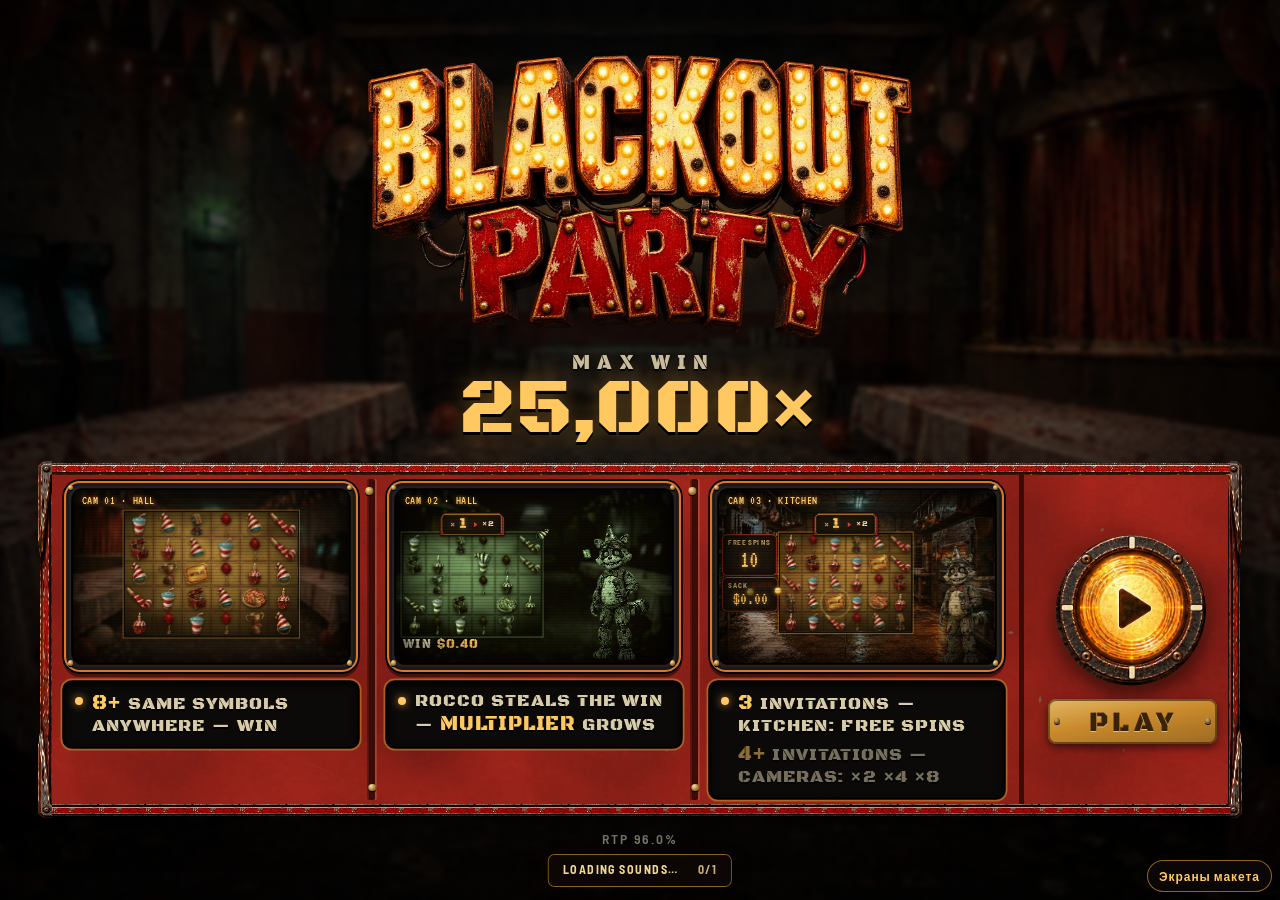
==== commit 54408e16: "Обновление: жест «поправляет бант» (3 варианта), новая радость на Big Win с мохнатыми руками Co-Auth" ====
--- a/wrap.html
+++ b/wrap.html
@@ -1,4 +1,17 @@
-<script>(function(){var V=window.__BPV={"assets/audio/manifest-music.json":"cbb50baf","assets/audio/manifest-sfx.json":"9c9d6d06","assets/audio/music/bigwin-lounge-a.aac.mp4":"ab4923f8","assets/audio/music/bigwin-musicbox-a.aac.mp4":"8724e5cf","assets/audio/music/bigwin-musicbox-b.aac.mp4":"a3553640","assets/audio/music/bigwin-nightfunk-b.aac.mp4":"0f3c5422","assets/audio/music/bigwin-organ-a.aac.mp4":"3e207b2a","assets/audio/music/bigwin-synth-a.aac.mp4":"826f6648","assets/audio/music/bonus-arcade-1.aac.mp4":"b1fc65c7","assets/audio/music/bonus-disco-1.aac.mp4":"db5dbf26","assets/audio/music/bonus-drum-1.aac.mp4":"ce7000ab","assets/audio/music/bonus-funk-1.aac.mp4":"12b13df3","assets/audio/music/bonus-march-1.aac.mp4":"42994cf1","assets/audio/music/bonus-organ-1.aac.mp4":"29911f9e","assets/audio/music/bonus-surf-1.aac.mp4":"e164a0b0","assets/audio/music/bonus-swing-1.aac.mp4":"6206bcf7","assets/audio/music/cameras-hum-1.aac.mp4":"858bed3e","assets/audio/music/cameras-hum-2.aac.mp4":"979744b2","assets/audio/music/cameras-noir-1.aac.mp4":"dfe17070","assets/audio/music/cameras-noir-2.aac.mp4":"ad45d76e","assets/audio/music/cameras-piano-1.aac.mp4":"925fc606","assets/audio/music/cameras-pulse-1.aac.mp4":"9aa58cea","assets/audio/music/cameras-pulse-2.aac.mp4":"177181b8","assets/audio/music/cameras-sonar-1.aac.mp4":"68230d45","assets/audio/music/camlayer-crt-1.aac.mp4":"2e6f2505","assets/audio/music/camlayer-drone-1.aac.mp4":"8218dff6","assets/audio/music/camlayer-pulse-1.aac.mp4":"5550a44c","assets/audio/music/camlayer-tape-1.aac.mp4":"19286a1f","assets/audio/music/hall-ambient-1.aac.mp4":"cf57c136","assets/audio/music/hall-ambient-2.aac.mp4":"b7efd39f","assets/audio/music/hall-arcade-1.aac.mp4":"5c0e40da","assets/audio/music/hall-arcade-2.aac.mp4":"12be8374","assets/audio/music/hall-bossa-1.aac.mp4":"c6b819d8","assets/audio/music/hall-brushes-1.aac.mp4":"35886b2f","assets/audio/music/hall-carnival-1.aac.mp4":"c8fdca03","assets/audio/music/hall-carnival-2.aac.mp4":"7fb84f0b","assets/audio/music/hall-carousel-1.aac.mp4":"6b781e39","assets/audio/music/hall-carousel-2.aac.mp4":"6dcdef8a","assets/audio/music/hall-drift-1.aac.mp4":"e5091033","assets/audio/music/hall-hum-2.aac.mp4":"f41ea06f","assets/audio/music/hall-kalimba-1.aac.mp4":"4dca230c","assets/audio/music/hall-lounge-1.aac.mp4":"5444c38c","assets/audio/music/hall-lounge-2.aac.mp4":"2e20c635","assets/audio/music/hall-lullaby-1.aac.mp4":"8f9efcb8","assets/audio/music/hall-musicbox-1.aac.mp4":"90260402","assets/audio/music/hall-musicbox-2.aac.mp4":"a940918f","assets/audio/music/hall-padbells-1.aac.mp4":"34d99841","assets/audio/music/hall-padbells-2.aac.mp4":"884dfc53","assets/audio/music/hall-tape-2.aac.mp4":"bad13b27","assets/audio/music/hall-trattoria-1.aac.mp4":"d4593b78","assets/audio/music/hall-trattoria-2.aac.mp4":"5ae5039b","assets/audio/music/hall-vhs-1.aac.mp4":"0fa29e6e","assets/audio/music/hall-wall-1.aac.mp4":"47267da6","assets/audio/music/kitchen-arcade-1.aac.mp4":"3198c434","assets/audio/music/kitchen-arcade-2.aac.mp4":"e867d89f","assets/audio/music/kitchen-funk-1.aac.mp4":"e82aa778","assets/audio/music/kitchen-groove-1.aac.mp4":"8d1c84a1","assets/audio/music/kitchen-groove-2.aac.mp4":"6b4e97f9","assets/audio/music/kitchen-pizzicato-1.aac.mp4":"e68b3e27","assets/audio/music/kitchen-trattoria-1.aac.mp4":"6a830877","assets/audio/music/kitchen-trattoria-2.aac.mp4":"1b10f70c","assets/audio/music/maxwin-lounge-a.aac.mp4":"9ed2a5e9","assets/audio/music/maxwin-musicbox-a.aac.mp4":"b90e38f9","assets/audio/music/maxwin-nightfunk-b.aac.mp4":"9495a7b1","assets/audio/music/maxwin-organ-a.aac.mp4":"fa32699c","assets/audio/music/maxwin-organ-b.aac.mp4":"9323064d","assets/audio/music/maxwin-synth-a.aac.mp4":"a907e3c4","assets/audio/music/welcome-hall-1.aac.mp4":"76453c78","assets/audio/music/welcome-lounge-1.aac.mp4":"c69037e4","assets/audio/notes-sfx.json":"d1dd5c7b","assets/audio/sfx/amb-cameras-A1.aac.mp4":"00713ea9","assets/audio/sfx/amb-cameras-A1.ogg":"7e56e010","assets/audio/sfx/amb-cameras-B1.aac.mp4":"af8da792","assets/audio/sfx/amb-cameras-B1.ogg":"e10983aa","assets/audio/sfx/amb-cameras-C1.aac.mp4":"6cd7f7a7","assets/audio/sfx/amb-cameras-C1.ogg":"c790aad6","assets/audio/sfx/amb-cameras-D1.aac.mp4":"467b7396","assets/audio/sfx/amb-cameras-D1.ogg":"76378422","assets/audio/sfx/amb-cameras-E1.aac.mp4":"5b2a4e7c","assets/audio/sfx/amb-cameras-E1.ogg":"56cb9f18","assets/audio/sfx/amb-cameras-F1.aac.mp4":"b990ed1a","assets/audio/sfx/amb-cameras-F1.ogg":"3198bbcd","assets/audio/sfx/amb-hall-A1.aac.mp4":"86fab82e","assets/audio/sfx/amb-hall-A1.ogg":"efb2e6c9","assets/audio/sfx/amb-hall-B1.aac.mp4":"a6391c84","assets/audio/sfx/amb-hall-B1.ogg":"f0012f4d","assets/audio/sfx/amb-hall-C1.aac.mp4":"34af2dba","assets/audio/sfx/amb-hall-C1.ogg":"521f5636","assets/audio/sfx/amb-hall-D1.aac.mp4":"5605223e","assets/audio/sfx/amb-hall-D1.ogg":"ea12cc6c","assets/audio/sfx/amb-hall-E1.aac.mp4":"29910032","assets/audio/sfx/amb-hall-E1.ogg":"733f0136","assets/audio/sfx/amb-hall-F1.aac.mp4":"7ec0cb87","assets/audio/sfx/amb-hall-F1.ogg":"0039c439","assets/audio/sfx/amb-kitchen-A1.aac.mp4":"82f55de2","assets/audio/sfx/amb-kitchen-A1.ogg":"ba92a5f7","assets/audio/sfx/amb-kitchen-B1.aac.mp4":"d5dba807","assets/audio/sfx/amb-kitchen-B1.ogg":"9345adf7","assets/audio/sfx/amb-kitchen-C1.aac.mp4":"13e901b1","assets/audio/sfx/amb-kitchen-C1.ogg":"e2a7186f","assets/audio/sfx/amb-kitchen-D1.aac.mp4":"16c4fd76","assets/audio/sfx/amb-kitchen-D1.ogg":"ddf231da","assets/audio/sfx/amb-kitchen-E1.aac.mp4":"bdb24398","assets/audio/sfx/amb-kitchen-E1.ogg":"1ee3c70f","assets/audio/sfx/amb-kitchen-F1.aac.mp4":"dca37089","assets/audio/sfx/amb-kitchen-F1.ogg":"5c96c560","assets/audio/sfx/scatter-anticipation-A1.aac.mp4":"681decfd","assets/audio/sfx/scatter-anticipation-B1.aac.mp4":"4f8b6856","assets/audio/sfx/scatter-anticipation-C1.aac.mp4":"52ba52ef","assets/audio/sfx/scatter-anticipation-D1.aac.mp4":"2fd9415f","assets/audio/sfx/scatter-anticipation-E1.aac.mp4":"719ba997","assets/audio/sfx/scatter-anticipation-F1.aac.mp4":"4c76a220","assets/audio/sfxpack-A.aac.mp4":"c30a3095","assets/audio/sfxpack-A.ogg":"70bdccef","assets/audio/sfxpack-B.aac.mp4":"277f2bea","assets/audio/sfxpack-B.ogg":"28dd8491","assets/audio/sfxpack-C.aac.mp4":"b6f71e2d","assets/audio/sfxpack-C.ogg":"cd24d8d1","assets/audio/sfxpack-D.aac.mp4":"e161b1bb","assets/audio/sfxpack-D.ogg":"e93216c1","assets/audio/sfxpack-E.aac.mp4":"d6e4aa8e","assets/audio/sfxpack-E.ogg":"643e5701","assets/audio/sfxpack-F.aac.mp4":"06702d4a","assets/audio/sfxpack-F.ogg":"dd1e85fb","assets/bg-hall-landscape.webp":"db13a588","assets/bg-hall-portrait.webp":"47523805","assets/bg-kitchen-landscape.webp":"348a9fb4","assets/bg-kitchen-portrait.webp":"6fb02370","assets/bg-security-landscape.webp":"45584496","assets/bg-security-portrait.webp":"d97431fb","assets/camfeeds/corr-walk1.hevc.mp4":"ca97a337","assets/camfeeds/corr-walk1.webm":"1e6da7bd","assets/camfeeds/corr-walk2.hevc.mp4":"1126d85b","assets/camfeeds/corr-walk2.webm":"ff5b8b48","assets/camfeeds/hall-walk1.hevc.mp4":"e18875bc","assets/camfeeds/hall-walk1.webm":"14967335","assets/camfeeds/hall-walk2.hevc.mp4":"2f0c44c0","assets/camfeeds/hall-walk2.webm":"7d69ab72","assets/camfeeds/hall.webp":"60a615fe","assets/camfeeds/kitchen-walk1.hevc.mp4":"6f8084a5","assets/camfeeds/kitchen-walk1.webm":"9bf27727","assets/camfeeds/kitchen-walk2.hevc.mp4":"8081d9d3","assets/camfeeds/kitchen-walk2.webm":"56d451db","assets/camfeeds/kitchen.webp":"81b93c89","assets/cards/poster-cameras.webp":"6268f434","assets/cards/poster-double.webp":"e0a78e97","assets/cards/poster-hungry.webp":"80a0912c","assets/cards/poster-kitchen.webp":"eb44cdf1","assets/feat-machine.webp":"0009aaa7","assets/feat-strip.webp":"c3bec0e4","assets/fx/lamp.png":"5303922a","assets/fx/mon.json":"322dd7f3","assets/fx/mon0.png":"adc7ffc7","assets/fx/mon1.png":"c749236e","assets/fx/mon2.png":"a94b763c","assets/fx/mon3.png":"d7efdff2","assets/hud-frames/a-rv1.webp":"97006536","assets/hud-frames/a-rv2.webp":"ad672f03","assets/hud-frames/a.webp":"7ef515bd","assets/hud-frames/b-bolt1.webp":"36a7d012","assets/hud-frames/b-bolt2.webp":"925a9b13","assets/hud-frames/b.webp":"801da543","assets/hud-frames/c-scr1.webp":"ecc23845","assets/hud-frames/c-scr2.webp":"2a55c6c1","assets/hud-frames/c.webp":"aa3cbdc1","assets/hud-frames/d-brk-b.webp":"d6784f4d","assets/hud-frames/d-brk-m.webp":"61f63e44","assets/hud-frames/d-brk-t.webp":"bc35250b","assets/hud-frames/d-dark.webp":"92c49093","assets/hud-frames/d-ochre.webp":"221e41b9","assets/hud-frames/e.webp":"564b8b1c","assets/hud-frames/f-w1.webp":"0a837a6a","assets/hud-frames/f-w2.webp":"6c9e6597","assets/hud-frames/f-w3.webp":"356f9f5e","assets/hud-frames/f.webp":"a2350c8a","assets/ill-mode-cameras.webp":"590360ca","assets/ill-mode-kitchen.webp":"45c8e5c6","assets/plates-all/cork.webp":"0b93af76","assets/plates-all/ref-buy.webp":"8156be56","assets/plates-all/ref-m1.webp":"db86de91","assets/plates-note/paper.webp":"0b9b4844","assets/plates-note/tape-a.webp":"d905b746","assets/plates-note/tape-b.webp":"e22e64cc","assets/plates-note/tape-c.webp":"1f851545","assets/plates-redmetal/cabinet-mid.webp":"67bb4956","assets/plates-redmetal/cabinet.webp":"36179d14","assets/plates-redmetal/castiron-mid.webp":"b440f640","assets/plates-redmetal/castiron.webp":"f073d401","assets/plates-redmetal/enamel-mid.webp":"ad125c1f","assets/plates-redmetal/enamel.webp":"912b1cb3","assets/plates-redmetal/firebox-mid.webp":"afd1e72e","assets/plates-redmetal/firebox.webp":"a98c877a","assets/plates-redmetal/jukebox-mid.webp":"61eff875","assets/plates-redmetal/jukebox.webp":"76bea074","assets/plates-redmetal/marquee-mid.webp":"28186312","assets/plates-redmetal/marquee.webp":"b6f68da2","assets/plates-redmetal/riveted-mid.webp":"054bb816","assets/plates-redmetal/riveted.webp":"9c849e4e","assets/plates-redmetal/toolbox-mid.webp":"af24a92b","assets/plates-redmetal/toolbox.webp":"17e3c087","assets/plates-redmetal2/crate-mid.webp":"661b8279","assets/plates-redmetal2/crate.webp":"7c682dae","assets/plates-redmetal2/elevator-mid.webp":"f10bf95e","assets/plates-redmetal2/elevator.webp":"9cc57759","assets/plates-redmetal2/gaspump-mid.webp":"4ec28e71","assets/plates-redmetal2/gaspump.webp":"53b3992e","assets/plates-redmetal2/pinball-mid.webp":"e76fa577","assets/plates-redmetal2/pinball.webp":"db08e3fe","assets/plates-redmetal2/safe-mid.webp":"45a3b5c0","assets/plates-redmetal2/safe.webp":"7d07b4bf","assets/plates-redmetal2/slotcab-mid.webp":"fc9247a3","assets/plates-redmetal2/slotcab.webp":"1f41f3f7","assets/plates-redmetal2/ticket-mid.webp":"4bdcfcff","assets/plates-redmetal2/ticket.webp":"60f2758e","assets/plates-redmetal2/warning-mid.webp":"a09a7c51","assets/plates-redmetal2/warning.webp":"aa30d372","assets/plates2/enamel-cream.webp":"c8feb0dc","assets/plates2/hardboard.webp":"ed93f575","assets/plates2/paper-a.webp":"2e24fe06","assets/plates2/paper-b.webp":"636aec41","assets/plates2/rust.webp":"8f5a5d93","assets/plates2/scratch.webp":"7673a87d","assets/plates2/tape.webp":"730cc687","assets/plates2/wax.webp":"57e634ea","assets/plates2/wood-green.webp":"2a798639","assets/plates3/banner.webp":"5f902a17","assets/plates3/carnival.webp":"42e21e4c","assets/plates3/chalk.webp":"016d19ea","assets/plates3/crt.webp":"f233b57d","assets/plates3/curtain.webp":"4cbb4e00","assets/plates3/jukebox.webp":"7ebb586c","assets/plates3/pizzabox.webp":"de1e8cea","assets/plates3/prize.webp":"cd47dafb","assets/plates3/toolbox.webp":"c2e160ad","assets/rocco-A1-v2.webp":"7af58111","assets/rocco-A2.webp":"56730453","assets/rocco/A-rub.hevc.mp4":"b2242518","assets/rocco/A-rub.webm":"bd09cc97","assets/rocco/BW-cheer-in.hevc.mp4":"d61f95e2","assets/rocco/BW-cheer-in.webm":"6371f3bf","assets/rocco/BW-cheer-out.hevc.mp4":"55868ce3","assets/rocco/BW-cheer-out.webm":"23e4e5ac","assets/rocco/BW-cheer.hevc.mp4":"8d114acf","assets/rocco/BW-cheer.webm":"02eccef9","assets/rocco/BW-idle.hevc.mp4":"f95ffb23","assets/rocco/BW-idle.webm":"9a8c1a95","assets/rocco/BW-max.hevc.mp4":"41177a2b","assets/rocco/BW-max.webm":"da701145","assets/rocco/C-stare.mp4":"f7e04c16","assets/rocco/C-vanish.mp4":"0d586d96","assets/rocco/C-walk.mp4":"08a5fbb3","assets/rocco/H-belly.hevc.mp4":"38c0c818","assets/rocco/H-belly.webm":"0f463869","assets/rocco/H-cheer3.hevc.mp4":"791f4ff4","assets/rocco/H-cheer3.webm":"cf958c79","assets/rocco/H-grab6.hevc.mp4":"777ee300","assets/rocco/H-grab6.webm":"dba8804f","assets/rocco/H-hat.hevc.mp4":"36c0a3cd","assets/rocco/H-hat.webm":"60a89f76","assets/rocco/H-idle.hevc.mp4":"f95ffb23","assets/rocco/H-idle.webm":"a4f8a8f0","assets/rocco/H-lean.hevc.mp4":"d48ae61f","assets/rocco/H-lean.webm":"fd157aa5","assets/rocco/H-lever.hevc.mp4":"d7dc5613","assets/rocco/H-lever.webm":"53cec004","assets/rocco/H-look.hevc.mp4":"2fdfbada","assets/rocco/H-look.webm":"7f90aeb7","assets/rocco/H-mic.hevc.mp4":"02b792d7","assets/rocco/H-mic.webm":"4b8f6a19","assets/rocco/H-punch5.hevc.mp4":"bc9d6f2f","assets/rocco/H-punch5.webm":"42bfc7e1","assets/rocco/H-rock.hevc.mp4":"6cfdc11a","assets/rocco/H-rock.webm":"f8e6039e","assets/rocco/H-swallow4.hevc.mp4":"63aa107f","assets/rocco/H-swallow4.mouth.json":"53f4732f","assets/rocco/H-swallow4.webm":"8002f9b9","assets/rocco/H-sway.hevc.mp4":"907b4fd6","assets/rocco/H-sway.webm":"54f5005d","assets/rocco/H-throw.hevc.mp4":"c4b1f23a","assets/rocco/H-throw.webm":"d524d054","assets/rocco/H-toss2.hevc.mp4":"e189b662","assets/rocco/H-toss2.webm":"3b808378","assets/rocco/H-wave.hevc.mp4":"c28e5075","assets/rocco/H-wave.webm":"8d9501ea","assets/rocco/I-glitch.hevc.mp4":"c22a9d4a","assets/rocco/I-glitch.webm":"d0c64fc0","assets/rocco/I-hat.hevc.mp4":"bd25955f","assets/rocco/I-hat.webm":"0a89fbbe","assets/rocco/I-look.hevc.mp4":"00ea854c","assets/rocco/I-look.webm":"5e84a8b2","assets/rocco/I-mic.hevc.mp4":"cc6d0bb6","assets/rocco/I-mic.webm":"6872885b","assets/rocco/I-sway.hevc.mp4":"b543eebf","assets/rocco/I-sway.webm":"cf673615","assets/rocco/I-wave.hevc.mp4":"80eed110","assets/rocco/I-wave.webm":"402c33f0","assets/rocco/K-cheer.hevc.mp4":"48ba24c6","assets/rocco/K-cheer.webm":"1f32f304","assets/rocco/K-dump.hevc.mp4":"b75739b3","assets/rocco/K-dump.webm":"321b0734","assets/rocco/KS-handoff.hevc.mp4":"72fbc2b0","assets/rocco/KS-handoff.webm":"4438b143","assets/rocco/KS-pawempty2.hevc.mp4":"e75d8638","assets/rocco/KS-pawempty2.webm":"00e93b8e","assets/rocco/KS-pawpour.hevc.mp4":"094d02a9","assets/rocco/KS-pawpour.webm":"dadb48fb","assets/rocco/KS-rub.hevc.mp4":"4eece393","assets/rocco/KS-rub.webm":"eb836109","assets/rocco/KS-sackroc.hevc.mp4":"4642ddac","assets/rocco/KS-sackroc.webm":"e5769cfd","assets/rocco/KS-sniff.hevc.mp4":"b193b039","assets/rocco/KS-sniff.webm":"8258a3aa","assets/rocco/L-column.hevc.mp4":"b7a69262","assets/rocco/L-column.webm":"fed61ba8","assets/rocco/L-idle.hevc.mp4":"5065ed64","assets/rocco/L-idle.webm":"7e4d37c8","assets/rocco/L-stare.hevc.mp4":"d063103c","assets/rocco/L-stare.webm":"a789e180","assets/rocco/P-giggle.hevc.mp4":"a4c8c6ed","assets/rocco/P-giggle.webm":"7fc416cf","assets/rocco/R-breaker.hevc.mp4":"4804f45a","assets/rocco/R-breaker.webm":"7b73298e","assets/rocco/R-grab.hevc.mp4":"b1a1c2f5","assets/rocco/R-grab.webm":"b7f66dca","assets/rocco/R-grab2.hevc.mp4":"a195c93a","assets/rocco/R-grab2.webm":"b5c5ed89","assets/rocco/R-punch.hevc.mp4":"77037c68","assets/rocco/R-punch.webm":"a40a2ca0","assets/rocco/R-slam.hevc.mp4":"9b1aa39f","assets/rocco/R-slam.webm":"ae9915f6","assets/rocco/R-throw.hevc.mp4":"371769d7","assets/rocco/R-throw.webm":"ceca0a70","assets/rocco/T-wake.hevc.mp4":"d8b90fde","assets/rocco/T-wake.webm":"c618a840","assets/rocco/W-clap.hevc.mp4":"72864b13","assets/rocco/W-clap.webm":"8edbd33b","assets/rocco/W-dance.hevc.mp4":"32e3a3da","assets/rocco/W-dance.webm":"94221d0e","assets/rocco/W-grab.hevc.mp4":"ceeae659","assets/rocco/W-grab.webm":"ba40c493","assets/rocco/W-grab2.hevc.mp4":"8bd9fdf7","assets/rocco/W-grab2.webm":"a15ab012","assets/rocco/W-huge.hevc.mp4":"a66c4758","assets/rocco/W-huge.webm":"7d15607a","assets/rocco/W-reach.hevc.mp4":"d5a393ee","assets/rocco/W-reach.webm":"4f1a6498","assets/rocco/cam-C0.webp":"7b3c5446","assets/rocco/cam-C1.webp":"bd0e6f81","assets/rocco/cam-C2.webp":"e8049a72","assets/rocco/cam-C3.webp":"110fdb2a","assets/rocco/paw.png":"8e83905b","assets/rocco/paw2-arm.webp":"7d0d42d9","assets/rocco/paw2-fingers.webp":"c3b68935","assets/rocco/paw2-palm.webp":"aa3c997d","assets/rocco/paw2.json":"23b1e837","assets/rocco/paw3-arm.webp":"24f285dc","assets/rocco/paw3-fingers.webp":"dc5061c5","assets/rocco/paw3-palm.webp":"3ac68c93","assets/rocco/paw3.json":"04abe3c8","assets/rocco/paw4-arm.webp":"16171b90","assets/rocco/paw4-fingers.webp":"3759e79a","assets/rocco/paw4-palm.webp":"acc259ed","assets/rocco/paw4.json":"a478a713","assets/rocco/paw5-arm.webp":"1721894d","assets/rocco/paw5-fingers.webp":"2d5e9a0f","assets/rocco/paw5-palm.webp":"51e1d5ed","assets/rocco/paw5.json":"83989cbe","assets/sym-camera-t1.webp":"06fe0000","assets/sym-camera-t2.webp":"a92d73ee","assets/sym-camera-t3.webp":"cf5ea65e","assets/sym-high-gift.webp":"48dc7003","assets/sym-high-mask.webp":"5fe88702","assets/sym-high-mic.webp":"3ea84967","assets/sym-high-pizza.webp":"9f351904","assets/sym-low-balloon.webp":"8311530e","assets/sym-low-cup.webp":"cf022fd6","assets/sym-low-cupcake.webp":"e9484ede","assets/sym-low-hat.webp":"72bad15f","assets/sym-low-horn.webp":"40e4fd24","assets/sym-rocco-monitor.webp":"befd73ae","assets/sym-scatter-invitation.webp":"2b66e00e","assets/sym-wild.webp":"1ec9fb11","assets/trans/curtain.webp":"4643574b","assets/trans/shutter.webp":"77e3a129","assets/ui/logo-base.webp":"94d97740","assets/ui/logo-y.webp":"0c179c32","assets/ui/logo.webp":"085b4520","assets/ui2/dlg-band.webp":"a8b6ed1e","assets/ui2/dlg-frame.webp":"ccd1fa04","assets/ui2/dlg-screw.svg":"3cc07b0a","assets/ui2/frame1.webp":"b08f78ed","assets/ui2/panel-frame.webp":"5e3ed38e","assets/ui2/pod1-auto.webp":"baedb196","assets/ui2/pod1-full.webp":"d0e1e5c7","assets/ui2/pod1-lr.webp":"4ac55cc1","assets/ui2/pod1-menu.webp":"58408c11","assets/ui2/pod1-minus.webp":"4ec0b28a","assets/ui2/pod1-play-blank.webp":"8e499859","assets/ui2/pod1-play.webp":"f775aaa9","assets/ui2/pod1-plus.webp":"3bcab40d","assets/ui2/pod1-sound.webp":"3d26e7d5","assets/ui2/pod1-tile-clean.webp":"be317735","assets/ui2/pod1-tile.webp":"3dc41858","assets/ui2/pod1-win-balance.webp":"1edbe685","assets/ui2/pod1-win-bet.webp":"99df8154","assets/uikit/hud-m1-chips.webp":"f243623a","assets/uikit/hud-m1-grain.webp":"a92e4f72","assets/uikit/hud-m1-rust.webp":"7da0f75f","assets/uikit/hud-m1-wear.webp":"397f1991","assets/uikit/rocco-hall-still.webp":"e84841bf","assets/uikit/steel-gun.webp":"a3bcd854","assets/uikit/steel-red.webp":"e884f8e5","assets/uikit/wood-oxblood.webp":"8f4f1610","audio.js":"f8f68730","bigwin-fx.js":"95710797","bigwin-rocco.js":"7099fd9d","bigwin-show.js":"d9ebde22","bonus-ui.css":"ade63fcd","bonus-ui.js":"ef2f8617","buy-board.css":"eadb641c","buy-board.js":"ed73d828","camfeeds.js":"8f7b9e99","cams-rec.js":"3eb228b3","collect.js":"d08071f9","dialogs-f-auto.js":"1b7fd583","dialogs-f.js":"a9a98ce5","feature-cards.html":"f1c49045","field-table.js":"cee9d6c6","fonts/AlfaSlabOne-Regular.ttf":"08fb3e65","fonts/AllertaStencil-Regular.ttf":"18ed422b","fonts/BarlowSemiCondensed-Bold.ttf":"d6e7dfaa","fonts/BarlowSemiCondensed-SemiBold.ttf":"7f77e067","fonts/BigShouldersStencilDisplay-VF.ttf":"5dd4e537","fonts/BlackOpsOne-Regular.ttf":"a51bebbc","fonts/BowlbyOneSC-Regular.ttf":"ff81f3fd","fonts/Bungee-Regular.ttf":"985db0d5","fonts/BungeeInline-Regular.ttf":"0444b261","fonts/Goldman-Bold.ttf":"2c39d25f","fonts/Graduate-Regular.ttf":"300dc6f4","fonts/LuckiestGuy-Regular.ttf":"0bcd76d9","fonts/RussoOne-Regular.ttf":"c05ca5b6","fonts/Rye-Regular.ttf":"2dcafff1","fonts/SairaStencilOne-Regular.ttf":"65204b60","fonts/SpecialElite-Regular.ttf":"3aae0bad","fonts/SquadaOne-Regular.ttf":"5ea659ea","fonts/Staatliches-Regular.ttf":"fe3783e0","fonts/StardosStencil-Bold.ttf":"8a572bee","fonts/Teko-VF.ttf":"4b78b2e2","fonts/TitanOne-Regular.ttf":"ae17e555","fonts/VT323-Regular.ttf":"5b82551f","hl.js":"7e31ea70","hud-variants-anim.txt":"80cafd22","hud-variants.html":"e123dc83","index.html":"6c80e99c","loadgate.js":"56874674","maxwin-text.html":"633057f8","maxwin-variants.html":"4f2bb80b","plates-all.html":"08c69ec5","plates-note.js":"4202ee30","plates-redmetal.html":"bf6d8882","plates-variants.html":"f96e6783","plates-variants2.html":"c7edd2fe","play-plaques.html":"4b0c25ed","punchfx-blackout.js":"7394af25","punchfx-glass.js":"0e8588cb","punchfx-ribbon.js":"ca1c287f","punchfx-scatter.js":"c5c45463","punchfx-shake.js":"703a52ef","punchhit.js":"800a26d9","rocco-alive.js":"dbc1185a","rocco-flow.js":"956863de","rocco-neutral.js":"bb1b1350","rocco-touch.js":"7e89f24e","sack.js":"b628bcfc","scene-trans.js":"aecc32cd","sound-board.html":"abe1725e","test-panel.js":"7c7dc530","transitions.html":"e80879e7","transitions2.html":"014fc759","transitions3.html":"465785ee","ui.js":"ff522b0e","welcome-cams.js":"f2726aa4","welcome-desk.html":"41889b47","welcome.js":"60ccb950","winamt.css":"1d513c7f","winamt.js":"935cd802","wincel.js":"109be23a","winfx.js":"b2c35abd","wrap.html":"b0858c09"},C={},B=document.baseURI.replace(/[?#].*$/,'').replace(/[^\/]*$/,'');
+<script>(function(){var V=window.__BPV={"assets/audio/manifest-music.json":"cbb50baf","assets/audio/manifest-sfx.json":"9c9d6d06","assets/audio/music/bigwin-lounge-a.aac.mp4":"ab4923f8","assets/audio/music/bigwin-musicbox-a.aac.mp4":"8724e5cf","assets/audio/music/bigwin-musicbox-b.aac.mp4":"a3553640","assets/audio/music/bigwin-nightfunk-b.aac.mp4":"0f3c5422","assets/audio/music/bigwin-organ-a.aac.mp4":"3e207b2a","assets/audio/music/bigwin-synth-a.aac.mp4":"826f6648","assets/audio/music/bonus-arcade-1.aac.mp4":"b1fc65c7","assets/audio/music/bonus-disco-1.aac.mp4":"db5dbf26","assets/audio/music/bonus-drum-1.aac.mp4":"ce7000ab","assets/audio/music/bonus-funk-1.aac.mp4":"12b13df3","assets/audio/music/bonus-march-1.aac.mp4":"42994cf1","assets/audio/music/bonus-organ-1.aac.mp4":"29911f9e","assets/audio/music/bonus-surf-1.aac.mp4":"e164a0b0","assets/audio/music/bonus-swing-1.aac.mp4":"6206bcf7","assets/audio/music/cameras-hum-1.aac.mp4":"858bed3e","assets/audio/music/cameras-hum-2.aac.mp4":"979744b2","assets/audio/music/cameras-noir-1.aac.mp4":"dfe17070","assets/audio/music/cameras-noir-2.aac.mp4":"ad45d76e","assets/audio/music/cameras-piano-1.aac.mp4":"925fc606","assets/audio/music/cameras-pulse-1.aac.mp4":"9aa58cea","assets/audio/music/cameras-pulse-2.aac.mp4":"177181b8","assets/audio/music/cameras-sonar-1.aac.mp4":"68230d45","assets/audio/music/camlayer-crt-1.aac.mp4":"2e6f2505","assets/audio/music/camlayer-drone-1.aac.mp4":"8218dff6","assets/audio/music/camlayer-pulse-1.aac.mp4":"5550a44c","assets/audio/music/camlayer-tape-1.aac.mp4":"19286a1f","assets/audio/music/hall-ambient-1.aac.mp4":"cf57c136","assets/audio/music/hall-ambient-2.aac.mp4":"b7efd39f","assets/audio/music/hall-arcade-1.aac.mp4":"5c0e40da","assets/audio/music/hall-arcade-2.aac.mp4":"12be8374","assets/audio/music/hall-bossa-1.aac.mp4":"c6b819d8","assets/audio/music/hall-brushes-1.aac.mp4":"35886b2f","assets/audio/music/hall-carnival-1.aac.mp4":"c8fdca03","assets/audio/music/hall-carnival-2.aac.mp4":"7fb84f0b","assets/audio/music/hall-carousel-1.aac.mp4":"6b781e39","assets/audio/music/hall-carousel-2.aac.mp4":"6dcdef8a","assets/audio/music/hall-drift-1.aac.mp4":"e5091033","assets/audio/music/hall-hum-2.aac.mp4":"f41ea06f","assets/audio/music/hall-kalimba-1.aac.mp4":"4dca230c","assets/audio/music/hall-lounge-1.aac.mp4":"5444c38c","assets/audio/music/hall-lounge-2.aac.mp4":"2e20c635","assets/audio/music/hall-lullaby-1.aac.mp4":"8f9efcb8","assets/audio/music/hall-musicbox-1.aac.mp4":"90260402","assets/audio/music/hall-musicbox-2.aac.mp4":"a940918f","assets/audio/music/hall-padbells-1.aac.mp4":"34d99841","assets/audio/music/hall-padbells-2.aac.mp4":"884dfc53","assets/audio/music/hall-tape-2.aac.mp4":"bad13b27","assets/audio/music/hall-trattoria-1.aac.mp4":"d4593b78","assets/audio/music/hall-trattoria-2.aac.mp4":"5ae5039b","assets/audio/music/hall-vhs-1.aac.mp4":"0fa29e6e","assets/audio/music/hall-wall-1.aac.mp4":"47267da6","assets/audio/music/kitchen-arcade-1.aac.mp4":"3198c434","assets/audio/music/kitchen-arcade-2.aac.mp4":"e867d89f","assets/audio/music/kitchen-funk-1.aac.mp4":"e82aa778","assets/audio/music/kitchen-groove-1.aac.mp4":"8d1c84a1","assets/audio/music/kitchen-groove-2.aac.mp4":"6b4e97f9","assets/audio/music/kitchen-pizzicato-1.aac.mp4":"e68b3e27","assets/audio/music/kitchen-trattoria-1.aac.mp4":"6a830877","assets/audio/music/kitchen-trattoria-2.aac.mp4":"1b10f70c","assets/audio/music/maxwin-lounge-a.aac.mp4":"9ed2a5e9","assets/audio/music/maxwin-musicbox-a.aac.mp4":"b90e38f9","assets/audio/music/maxwin-nightfunk-b.aac.mp4":"9495a7b1","assets/audio/music/maxwin-organ-a.aac.mp4":"fa32699c","assets/audio/music/maxwin-organ-b.aac.mp4":"9323064d","assets/audio/music/maxwin-synth-a.aac.mp4":"a907e3c4","assets/audio/music/welcome-hall-1.aac.mp4":"76453c78","assets/audio/music/welcome-lounge-1.aac.mp4":"c69037e4","assets/audio/notes-sfx.json":"d1dd5c7b","assets/audio/sfx/amb-cameras-A1.aac.mp4":"00713ea9","assets/audio/sfx/amb-cameras-A1.ogg":"4915a9eb","assets/audio/sfx/amb-cameras-B1.aac.mp4":"af8da792","assets/audio/sfx/amb-cameras-B1.ogg":"ef9ecd3b","assets/audio/sfx/amb-cameras-C1.aac.mp4":"6cd7f7a7","assets/audio/sfx/amb-cameras-C1.ogg":"657b4b14","assets/audio/sfx/amb-cameras-D1.aac.mp4":"467b7396","assets/audio/sfx/amb-cameras-D1.ogg":"c96a3f2c","assets/audio/sfx/amb-cameras-E1.aac.mp4":"5b2a4e7c","assets/audio/sfx/amb-cameras-E1.ogg":"c94bc582","assets/audio/sfx/amb-cameras-F1.aac.mp4":"b990ed1a","assets/audio/sfx/amb-cameras-F1.ogg":"087c5eff","assets/audio/sfx/amb-hall-A1.aac.mp4":"86fab82e","assets/audio/sfx/amb-hall-A1.ogg":"786d523a","assets/audio/sfx/amb-hall-B1.aac.mp4":"a6391c84","assets/audio/sfx/amb-hall-B1.ogg":"9678ce0e","assets/audio/sfx/amb-hall-C1.aac.mp4":"34af2dba","assets/audio/sfx/amb-hall-C1.ogg":"0cd50e15","assets/audio/sfx/amb-hall-D1.aac.mp4":"5605223e","assets/audio/sfx/amb-hall-D1.ogg":"62621edd","assets/audio/sfx/amb-hall-E1.aac.mp4":"29910032","assets/audio/sfx/amb-hall-E1.ogg":"2f4e5c7b","assets/audio/sfx/amb-hall-F1.aac.mp4":"7ec0cb87","assets/audio/sfx/amb-hall-F1.ogg":"e3b1eff8","assets/audio/sfx/amb-kitchen-A1.aac.mp4":"82f55de2","assets/audio/sfx/amb-kitchen-A1.ogg":"fa3a1b84","assets/audio/sfx/amb-kitchen-B1.aac.mp4":"d5dba807","assets/audio/sfx/amb-kitchen-B1.ogg":"010bbdbc","assets/audio/sfx/amb-kitchen-C1.aac.mp4":"13e901b1","assets/audio/sfx/amb-kitchen-C1.ogg":"49785b2a","assets/audio/sfx/amb-kitchen-D1.aac.mp4":"16c4fd76","assets/audio/sfx/amb-kitchen-D1.ogg":"e6fadeca","assets/audio/sfx/amb-kitchen-E1.aac.mp4":"bdb24398","assets/audio/sfx/amb-kitchen-E1.ogg":"9346dfdf","assets/audio/sfx/amb-kitchen-F1.aac.mp4":"dca37089","assets/audio/sfx/amb-kitchen-F1.ogg":"363188f6","assets/audio/sfx/scatter-anticipation-A1.aac.mp4":"681decfd","assets/audio/sfx/scatter-anticipation-B1.aac.mp4":"4f8b6856","assets/audio/sfx/scatter-anticipation-C1.aac.mp4":"52ba52ef","assets/audio/sfx/scatter-anticipation-D1.aac.mp4":"2fd9415f","assets/audio/sfx/scatter-anticipation-E1.aac.mp4":"719ba997","assets/audio/sfx/scatter-anticipation-F1.aac.mp4":"4c76a220","assets/audio/sfxpack-A.aac.mp4":"c30a3095","assets/audio/sfxpack-A.ogg":"6aa5c2d0","assets/audio/sfxpack-B.aac.mp4":"277f2bea","assets/audio/sfxpack-B.ogg":"ad09d7bb","assets/audio/sfxpack-C.aac.mp4":"b6f71e2d","assets/audio/sfxpack-C.ogg":"950e225f","assets/audio/sfxpack-D.aac.mp4":"e161b1bb","assets/audio/sfxpack-D.ogg":"b178d740","assets/audio/sfxpack-E.aac.mp4":"d6e4aa8e","assets/audio/sfxpack-E.ogg":"03bf75a7","assets/audio/sfxpack-F.aac.mp4":"06702d4a","assets/audio/sfxpack-F.ogg":"e7b0e619","assets/bg-hall-landscape.webp":"db13a588","assets/bg-hall-portrait.webp":"47523805","assets/bg-kitchen-landscape.webp":"348a9fb4","assets/bg-kitchen-portrait.webp":"6fb02370","assets/bg-security-landscape.webp":"45584496","assets/bg-security-portrait.webp":"d97431fb","assets/camfeeds/corr-walk1.hevc.mp4":"ca97a337","assets/camfeeds/corr-walk1.webm":"1e6da7bd","assets/camfeeds/corr-walk2.hevc.mp4":"1126d85b","assets/camfeeds/corr-walk2.webm":"ff5b8b48","assets/camfeeds/hall-walk1.hevc.mp4":"e18875bc","assets/camfeeds/hall-walk1.webm":"14967335","assets/camfeeds/hall-walk2.hevc.mp4":"2f0c44c0","assets/camfeeds/hall-walk2.webm":"7d69ab72","assets/camfeeds/hall.webp":"60a615fe","assets/camfeeds/kitchen-walk1.hevc.mp4":"6f8084a5","assets/camfeeds/kitchen-walk1.webm":"9bf27727","assets/camfeeds/kitchen-walk2.hevc.mp4":"8081d9d3","assets/camfeeds/kitchen-walk2.webm":"56d451db","assets/camfeeds/kitchen.webp":"81b93c89","assets/cards/poster-cameras.webp":"6268f434","assets/cards/poster-double.webp":"e0a78e97","assets/cards/poster-hungry.webp":"80a0912c","assets/cards/poster-kitchen.webp":"eb44cdf1","assets/feat-machine.webp":"0009aaa7","assets/feat-strip.webp":"c3bec0e4","assets/fx/lamp.png":"5303922a","assets/fx/mon.json":"322dd7f3","assets/fx/mon0.png":"adc7ffc7","assets/fx/mon1.png":"c749236e","assets/fx/mon2.png":"a94b763c","assets/fx/mon3.png":"d7efdff2","assets/hud-frames/a-rv1.webp":"97006536","assets/hud-frames/a-rv2.webp":"ad672f03","assets/hud-frames/a.webp":"7ef515bd","assets/hud-frames/b-bolt1.webp":"36a7d012","assets/hud-frames/b-bolt2.webp":"925a9b13","assets/hud-frames/b.webp":"801da543","assets/hud-frames/c-scr1.webp":"ecc23845","assets/hud-frames/c-scr2.webp":"2a55c6c1","assets/hud-frames/c.webp":"aa3cbdc1","assets/hud-frames/d-brk-b.webp":"d6784f4d","assets/hud-frames/d-brk-m.webp":"61f63e44","assets/hud-frames/d-brk-t.webp":"bc35250b","assets/hud-frames/d-dark.webp":"92c49093","assets/hud-frames/d-ochre.webp":"221e41b9","assets/hud-frames/e.webp":"564b8b1c","assets/hud-frames/f-w1.webp":"0a837a6a","assets/hud-frames/f-w2.webp":"6c9e6597","assets/hud-frames/f-w3.webp":"356f9f5e","assets/hud-frames/f.webp":"a2350c8a","assets/ill-mode-cameras.webp":"590360ca","assets/ill-mode-kitchen.webp":"45c8e5c6","assets/plates-all/cork.webp":"0b93af76","assets/plates-all/ref-buy.webp":"8156be56","assets/plates-all/ref-m1.webp":"db86de91","assets/plates-note/paper.webp":"0b9b4844","assets/plates-note/tape-a.webp":"d905b746","assets/plates-note/tape-b.webp":"e22e64cc","assets/plates-note/tape-c.webp":"1f851545","assets/plates-redmetal/cabinet-mid.webp":"67bb4956","assets/plates-redmetal/cabinet.webp":"36179d14","assets/plates-redmetal/castiron-mid.webp":"b440f640","assets/plates-redmetal/castiron.webp":"f073d401","assets/plates-redmetal/enamel-mid.webp":"ad125c1f","assets/plates-redmetal/enamel.webp":"912b1cb3","assets/plates-redmetal/firebox-mid.webp":"afd1e72e","assets/plates-redmetal/firebox.webp":"a98c877a","assets/plates-redmetal/jukebox-mid.webp":"61eff875","assets/plates-redmetal/jukebox.webp":"76bea074","assets/plates-redmetal/marquee-mid.webp":"28186312","assets/plates-redmetal/marquee.webp":"b6f68da2","assets/plates-redmetal/riveted-mid.webp":"054bb816","assets/plates-redmetal/riveted.webp":"9c849e4e","assets/plates-redmetal/toolbox-mid.webp":"af24a92b","assets/plates-redmetal/toolbox.webp":"17e3c087","assets/plates-redmetal2/crate-mid.webp":"661b8279","assets/plates-redmetal2/crate.webp":"7c682dae","assets/plates-redmetal2/elevator-mid.webp":"f10bf95e","assets/plates-redmetal2/elevator.webp":"9cc57759","assets/plates-redmetal2/gaspump-mid.webp":"4ec28e71","assets/plates-redmetal2/gaspump.webp":"53b3992e","assets/plates-redmetal2/pinball-mid.webp":"e76fa577","assets/plates-redmetal2/pinball.webp":"db08e3fe","assets/plates-redmetal2/safe-mid.webp":"45a3b5c0","assets/plates-redmetal2/safe.webp":"7d07b4bf","assets/plates-redmetal2/slotcab-mid.webp":"fc9247a3","assets/plates-redmetal2/slotcab.webp":"1f41f3f7","assets/plates-redmetal2/ticket-mid.webp":"4bdcfcff","assets/plates-redmetal2/ticket.webp":"60f2758e","assets/plates-redmetal2/warning-mid.webp":"a09a7c51","assets/plates-redmetal2/warning.webp":"aa30d372","assets/plates2/enamel-cream.webp":"c8feb0dc","assets/plates2/hardboard.webp":"ed93f575","assets/plates2/paper-a.webp":"2e24fe06","assets/plates2/paper-b.webp":"636aec41","assets/plates2/rust.webp":"8f5a5d93","assets/plates2/scratch.webp":"7673a87d","assets/plates2/tape.webp":"730cc687","assets/plates2/wax.webp":"57e634ea","assets/plates2/wood-green.webp":"2a798639","assets/plates3/banner.webp":"5f902a17","assets/plates3/carnival.webp":"42e21e4c","assets/plates3/chalk.webp":"016d19ea","assets/plates3/crt.webp":"f233b57d","assets/plates3/curtain.webp":"4cbb4e00","assets/plates3/jukebox.webp":"7ebb586c","assets/plates3/pizzabox.webp":"de1e8cea","assets/plates3/prize.webp":"cd47dafb","assets/plates3/toolbox.webp":"c2e160ad","assets/rocco-A1-v2.webp":"7af58111","assets/rocco-A2.webp":"56730453","assets/rocco/A-rub.hevc.mp4":"b2242518","assets/rocco/A-rub.webm":"bd09cc97","assets/rocco/BW-cheer-dance.hevc.mp4":"52b626f6","assets/rocco/BW-cheer-dance.webm":"1d96dd76","assets/rocco/BW-cheer-in.hevc.mp4":"d61f95e2","assets/rocco/BW-cheer-in.webm":"6371f3bf","assets/rocco/BW-cheer-jump.hevc.mp4":"622e456b","assets/rocco/BW-cheer-jump.webm":"c306af72","assets/rocco/BW-cheer-out.hevc.mp4":"55868ce3","assets/rocco/BW-cheer-out.webm":"23e4e5ac","assets/rocco/BW-cheer-yes.hevc.mp4":"8987427d","assets/rocco/BW-cheer-yes.webm":"4921883f","assets/rocco/BW-cheer.hevc.mp4":"8d114acf","assets/rocco/BW-cheer.webm":"02eccef9","assets/rocco/BW-idle.hevc.mp4":"f95ffb23","assets/rocco/BW-idle.webm":"9a8c1a95","assets/rocco/BW-max.hevc.mp4":"41177a2b","assets/rocco/BW-max.webm":"da701145","assets/rocco/C-stare.mp4":"f7e04c16","assets/rocco/C-vanish.mp4":"0d586d96","assets/rocco/C-walk.mp4":"08a5fbb3","assets/rocco/H-belly.hevc.mp4":"38c0c818","assets/rocco/H-belly.webm":"0f463869","assets/rocco/H-bowdust.hevc.mp4":"4b16ef91","assets/rocco/H-bowdust.webm":"02513db9","assets/rocco/H-bowslide.hevc.mp4":"3a592deb","assets/rocco/H-bowslide.webm":"de036078","assets/rocco/H-bowtips.hevc.mp4":"394a8471","assets/rocco/H-bowtips.webm":"d8937970","assets/rocco/H-cheer3.hevc.mp4":"791f4ff4","assets/rocco/H-cheer3.webm":"cf958c79","assets/rocco/H-grab6.hevc.mp4":"777ee300","assets/rocco/H-grab6.webm":"dba8804f","assets/rocco/H-hat.hevc.mp4":"36c0a3cd","assets/rocco/H-hat.webm":"60a89f76","assets/rocco/H-idle.hevc.mp4":"f95ffb23","assets/rocco/H-idle.webm":"a4f8a8f0","assets/rocco/H-lean.hevc.mp4":"d48ae61f","assets/rocco/H-lean.webm":"fd157aa5","assets/rocco/H-lever.hevc.mp4":"d7dc5613","assets/rocco/H-lever.webm":"53cec004","assets/rocco/H-look.hevc.mp4":"2fdfbada","assets/rocco/H-look.webm":"7f90aeb7","assets/rocco/H-mic.hevc.mp4":"02b792d7","assets/rocco/H-mic.webm":"4b8f6a19","assets/rocco/H-punch5.hevc.mp4":"bc9d6f2f","assets/rocco/H-punch5.webm":"42bfc7e1","assets/rocco/H-rock.hevc.mp4":"6cfdc11a","assets/rocco/H-rock.webm":"f8e6039e","assets/rocco/H-swallow4.hevc.mp4":"63aa107f","assets/rocco/H-swallow4.mouth.json":"53f4732f","assets/rocco/H-swallow4.webm":"8002f9b9","assets/rocco/H-sway.hevc.mp4":"907b4fd6","assets/rocco/H-sway.webm":"54f5005d","assets/rocco/H-throw.hevc.mp4":"c4b1f23a","assets/rocco/H-throw.webm":"d524d054","assets/rocco/H-toss2.hevc.mp4":"e189b662","assets/rocco/H-toss2.webm":"3b808378","assets/rocco/H-wave.hevc.mp4":"c28e5075","assets/rocco/H-wave.webm":"8d9501ea","assets/rocco/I-glitch.hevc.mp4":"c22a9d4a","assets/rocco/I-glitch.webm":"d0c64fc0","assets/rocco/I-hat.hevc.mp4":"bd25955f","assets/rocco/I-hat.webm":"0a89fbbe","assets/rocco/I-look.hevc.mp4":"00ea854c","assets/rocco/I-look.webm":"5e84a8b2","assets/rocco/I-mic.hevc.mp4":"cc6d0bb6","assets/rocco/I-mic.webm":"6872885b","assets/rocco/I-sway.hevc.mp4":"b543eebf","assets/rocco/I-sway.webm":"cf673615","assets/rocco/I-wave.hevc.mp4":"80eed110","assets/rocco/I-wave.webm":"402c33f0","assets/rocco/K-cheer.hevc.mp4":"48ba24c6","assets/rocco/K-cheer.webm":"1f32f304","assets/rocco/K-dump.hevc.mp4":"b75739b3","assets/rocco/K-dump.webm":"321b0734","assets/rocco/KS-handoff.hevc.mp4":"72fbc2b0","assets/rocco/KS-handoff.webm":"4438b143","assets/rocco/KS-pawempty2.hevc.mp4":"e75d8638","assets/rocco/KS-pawempty2.webm":"00e93b8e","assets/rocco/KS-pawpour.hevc.mp4":"094d02a9","assets/rocco/KS-pawpour.webm":"dadb48fb","assets/rocco/KS-rub.hevc.mp4":"4eece393","assets/rocco/KS-rub.webm":"eb836109","assets/rocco/KS-sackroc.hevc.mp4":"4642ddac","assets/rocco/KS-sackroc.webm":"e5769cfd","assets/rocco/KS-sniff.hevc.mp4":"b193b039","assets/rocco/KS-sniff.webm":"8258a3aa","assets/rocco/L-column.hevc.mp4":"b7a69262","assets/rocco/L-column.webm":"fed61ba8","assets/rocco/L-idle.hevc.mp4":"5065ed64","assets/rocco/L-idle.webm":"7e4d37c8","assets/rocco/L-stare.hevc.mp4":"d063103c","assets/rocco/L-stare.webm":"a789e180","assets/rocco/P-giggle.hevc.mp4":"a4c8c6ed","assets/rocco/P-giggle.webm":"7fc416cf","assets/rocco/R-breaker.hevc.mp4":"4804f45a","assets/rocco/R-breaker.webm":"7b73298e","assets/rocco/R-grab.hevc.mp4":"b1a1c2f5","assets/rocco/R-grab.webm":"b7f66dca","assets/rocco/R-grab2.hevc.mp4":"a195c93a","assets/rocco/R-grab2.webm":"b5c5ed89","assets/rocco/R-punch.hevc.mp4":"77037c68","assets/rocco/R-punch.webm":"a40a2ca0","assets/rocco/R-slam.hevc.mp4":"9b1aa39f","assets/rocco/R-slam.webm":"ae9915f6","assets/rocco/R-throw.hevc.mp4":"371769d7","assets/rocco/R-throw.webm":"ceca0a70","assets/rocco/T-wake.hevc.mp4":"d8b90fde","assets/rocco/T-wake.webm":"c618a840","assets/rocco/W-clap.hevc.mp4":"72864b13","assets/rocco/W-clap.webm":"8edbd33b","assets/rocco/W-dance.hevc.mp4":"32e3a3da","assets/rocco/W-dance.webm":"94221d0e","assets/rocco/W-grab.hevc.mp4":"ceeae659","assets/rocco/W-grab.webm":"ba40c493","assets/rocco/W-grab2.hevc.mp4":"8bd9fdf7","assets/rocco/W-grab2.webm":"a15ab012","assets/rocco/W-huge.hevc.mp4":"a66c4758","assets/rocco/W-huge.webm":"7d15607a","assets/rocco/W-reach.hevc.mp4":"d5a393ee","assets/rocco/W-reach.webm":"4f1a6498","assets/rocco/cam-C0.webp":"7b3c5446","assets/rocco/cam-C1.webp":"bd0e6f81","assets/rocco/cam-C2.webp":"e8049a72","assets/rocco/cam-C3.webp":"110fdb2a","assets/rocco/paw.png":"8e83905b","assets/rocco/paw2-arm.webp":"7d0d42d9","assets/rocco/paw2-fingers.webp":"c3b68935","assets/rocco/paw2-palm.webp":"aa3c997d","assets/rocco/paw2.json":"23b1e837","assets/rocco/paw3-arm.webp":"24f285dc","assets/rocco/paw3-fingers.webp":"dc5061c5","assets/rocco/paw3-palm.webp":"3ac68c93","assets/rocco/paw3.json":"04abe3c8","assets/rocco/paw4-arm.webp":"16171b90","assets/rocco/paw4-fingers.webp":"3759e79a","assets/rocco/paw4-palm.webp":"acc259ed","assets/rocco/paw4.json":"a478a713","assets/rocco/paw5-arm.webp":"1721894d","assets/rocco/paw5-fingers.webp":"2d5e9a0f","assets/rocco/paw5-palm.webp":"51e1d5ed","assets/rocco/paw5.json":"83989cbe","assets/sym-camera-t1.webp":"06fe0000","assets/sym-camera-t2.webp":"a92d73ee","assets/sym-camera-t3.webp":"cf5ea65e","assets/sym-high-gift.webp":"48dc7003","assets/sym-high-mask.webp":"5fe88702","assets/sym-high-mic.webp":"3ea84967","assets/sym-high-pizza.webp":"9f351904","assets/sym-low-balloon.webp":"8311530e","assets/sym-low-cup.webp":"cf022fd6","assets/sym-low-cupcake.webp":"e9484ede","assets/sym-low-hat.webp":"72bad15f","assets/sym-low-horn.webp":"40e4fd24","assets/sym-rocco-monitor.webp":"befd73ae","assets/sym-scatter-invitation.webp":"2b66e00e","assets/sym-wild.webp":"1ec9fb11","assets/trans/curtain.webp":"4643574b","assets/trans/shutter.webp":"77e3a129","assets/ui/logo-base.webp":"94d97740","assets/ui/logo-y.webp":"0c179c32","assets/ui/logo.webp":"085b4520","assets/ui2/dlg-band.webp":"a8b6ed1e","assets/ui2/dlg-frame.webp":"ccd1fa04","assets/ui2/dlg-screw.svg":"3cc07b0a","assets/ui2/frame1.webp":"b08f78ed","assets/ui2/panel-frame.webp":"5e3ed38e","assets/ui2/pod1-auto.webp":"baedb196","assets/ui2/pod1-full.webp":"d0e1e5c7","assets/ui2/pod1-lr.webp":"4ac55cc1","assets/ui2/pod1-menu.webp":"58408c11","assets/ui2/pod1-minus.webp":"4ec0b28a","assets/ui2/pod1-play-blank.webp":"8e499859","assets/ui2/pod1-play.webp":"f775aaa9","assets/ui2/pod1-plus.webp":"3bcab40d","assets/ui2/pod1-sound.webp":"3d26e7d5","assets/ui2/pod1-tile-clean.webp":"be317735","assets/ui2/pod1-tile.webp":"3dc41858","assets/ui2/pod1-win-balance.webp":"1edbe685","assets/ui2/pod1-win-bet.webp":"99df8154","assets/uikit/hud-m1-chips.webp":"f243623a","assets/uikit/hud-m1-grain.webp":"a92e4f72","assets/uikit/hud-m1-rust.webp":"7da0f75f","assets/uikit/hud-m1-wear.webp":"397f1991","assets/uikit/rocco-hall-still.webp":"e84841bf","assets/uikit/steel-gun.webp":"a3bcd854","assets/uikit/steel-red.webp":"e884f8e5","assets/uikit/wood-oxblood.webp":"8f4f1610","audio.js":"f8f68730","bigwin-fx.js":"95710797","bigwin-rocco.js":"457dd24b","bigwin-show.js":"d9ebde22","bonus-ui.css":"ade63fcd","bonus-ui.js":"ef2f8617","buy-board.css":"eadb641c","buy-board.js":"ed73d828","camfeeds.js":"8f7b9e99","cams-rec.js":"3eb228b3","collect.js":"d08071f9","dialogs-f-auto.js":"1b7fd583","dialogs-f.js":"a9a98ce5","feature-cards.html":"f1c49045","field-table.js":"cee9d6c6","fonts/AlfaSlabOne-Regular.ttf":"08fb3e65","fonts/AllertaStencil-Regular.ttf":"18ed422b","fonts/BarlowSemiCondensed-Bold.ttf":"d6e7dfaa","fonts/BarlowSemiCondensed-SemiBold.ttf":"7f77e067","fonts/BigShouldersStencilDisplay-VF.ttf":"5dd4e537","fonts/BlackOpsOne-Regular.ttf":"a51bebbc","fonts/BowlbyOneSC-Regular.ttf":"ff81f3fd","fonts/Bungee-Regular.ttf":"985db0d5","fonts/BungeeInline-Regular.ttf":"0444b261","fonts/Goldman-Bold.ttf":"2c39d25f","fonts/Graduate-Regular.ttf":"300dc6f4","fonts/LuckiestGuy-Regular.ttf":"0bcd76d9","fonts/RussoOne-Regular.ttf":"c05ca5b6","fonts/Rye-Regular.ttf":"2dcafff1","fonts/SairaStencilOne-Regular.ttf":"65204b60","fonts/SpecialElite-Regular.ttf":"3aae0bad","fonts/SquadaOne-Regular.ttf":"5ea659ea","fonts/Staatliches-Regular.ttf":"fe3783e0","fonts/StardosStencil-Bold.ttf":"8a572bee","fonts/Teko-VF.ttf":"4b78b2e2","fonts/TitanOne-Regular.ttf":"ae17e555","fonts/VT323-Regular.ttf":"5b82551f","hl.js":"7e31ea70","hud-variants-anim.txt":"80cafd22","hud-variants.html":"e123dc83","index.html":"6c80e99c","loadgate.js":"56874674","maxwin-text.html":"633057f8","maxwin-variants.html":"4f2bb80b","plates-all.html":"08c69ec5","plates-note.js":"4202ee30","plates-redmetal.html":"bf6d8882","plates-variants.html":"f96e6783","plates-variants2.html":"c7edd2fe","play-plaques.html":"4b0c25ed","punchfx-blackout.js":"7394af25","punchfx-glass.js":"0e8588cb","punchfx-ribbon.js":"ca1c287f","punchfx-scatter.js":"c5c45463","punchfx-shake.js":"703a52ef","punchhit.js":"800a26d9","rocco-alive.js":"e6f1cde2","rocco-flow.js":"63183843","rocco-neutral.js":"f9539bff","rocco-touch.js":"7e89f24e","sack.js":"b628bcfc","scene-trans.js":"aecc32cd","sound-board.html":"abe1725e","test-panel.js":"822c2895","transitions.html":"e80879e7","transitions2.html":"014fc759","transitions3.html":"465785ee","ui.js":"e314e96d","welcome-cams.js":"f2726aa4","welcome-desk.html":"41889b47","welcome.js":"60ccb950","winamt.css":"1d513c7f","winamt.js":"935cd802","wincel.js":"109be23a","winfx.js":"b2c35abd","wrap.html":"3fc4d901"},C={},B=document.baseURI.replace(/[?#].*$/,'').replace(/[^\/]*$/,'');
+function fu(u){if(typeof u!=='string'||!u||/^(#|blob:|data:|javascript:|about:)/i.test(u))return u;var c=C[u];if(c!==undefined)return c;var r=u;try{var h=u.indexOf('#'),a=h<0?u:u.slice(0,h),x=new URL(a,document.baseURI).href;
+if(x.indexOf(B)===0&&!/[?&]bpv=/.test(a)){var k=x.slice(B.length).replace(/[?#].*$/,'');try{k=decodeURIComponent(k)}catch(e){}if(V[k])r=a+(a.indexOf('?')<0?'?':'&')+'bpv='+V[k]+(h<0?'':u.slice(h))}}catch(e){}return C[u]=r}
+var RX=/(^|[^\w.%+-])((?:assets|fonts)\/[\w.\/%+-]+)(?![\w.\/%+-]|\?bpv)/g;
+function ft(s){if(typeof s!=='string'||(s.indexOf('assets/')<0&&s.indexOf('fonts/')<0))return s;return s.replace(RX,function(m,a,p,o){if(a==='/'&&s.substr(o+1-B.length,B.length)!==B)return m;var k=V[p]?p:p.replace(/\.+$/,'');return V[k]?a+k+'?bpv='+V[k]+p.slice(k.length):m})}
+window.bpvT=function(s){var o=s[0];for(var i=1;i<s.length;i++)o+=arguments[i]+s[i];return ft(o)};
+function ac(P,n,f){try{var d=Object.getOwnPropertyDescriptor(P,n);if(!d||!d.set)return;Object.defineProperty(P,n,{configurable:true,enumerable:d.enumerable,get:d.get,set:function(v){d.set.call(this,f(v))}})}catch(e){}}
+var W=window;[[W.HTMLImageElement,'src'],[W.HTMLMediaElement,'src'],[W.HTMLSourceElement,'src'],[W.HTMLVideoElement,'poster'],[W.HTMLScriptElement,'src'],[W.HTMLLinkElement,'href'],[W.HTMLIFrameElement,'src']].forEach(function(a){if(a[0])ac(a[0].prototype,a[1],fu)});
+[[W.Element,'innerHTML'],[W.Element,'outerHTML'],[W.ShadowRoot,'innerHTML']].forEach(function(a){if(a[0])ac(a[0].prototype,a[1],ft)});
+var ia=Element.prototype.insertAdjacentHTML;Element.prototype.insertAdjacentHTML=function(p,h){return ia.call(this,p,ft(h))};
+var fe=W.fetch;if(fe)W.fetch=function(i,o){return fe.call(this,typeof i==='string'?fu(i):i,o)};
+if(W.XMLHttpRequest){var xo=XMLHttpRequest.prototype.open;XMLHttpRequest.prototype.open=function(m,u){var a=[].slice.call(arguments);a[1]=typeof u==='string'?fu(u):u;return xo.apply(this,a)}}
+W.bpvFix=fu})();</script>
+<script>(function(){var V=window.__BPV={"assets/audio/manifest-music.json?bpv=cbb50baf":"cbb50baf","assets/audio/manifest-sfx.json?bpv=9c9d6d06":"9c9d6d06","assets/audio/music/bigwin-lounge-a.aac.mp4?bpv=ab4923f8":"ab4923f8","assets/audio/music/bigwin-musicbox-a.aac.mp4?bpv=8724e5cf":"8724e5cf","assets/audio/music/bigwin-musicbox-b.aac.mp4?bpv=a3553640":"a3553640","assets/audio/music/bigwin-nightfunk-b.aac.mp4?bpv=0f3c5422":"0f3c5422","assets/audio/music/bigwin-organ-a.aac.mp4?bpv=3e207b2a":"3e207b2a","assets/audio/music/bigwin-synth-a.aac.mp4?bpv=826f6648":"826f6648","assets/audio/music/bonus-arcade-1.aac.mp4?bpv=b1fc65c7":"b1fc65c7","assets/audio/music/bonus-disco-1.aac.mp4?bpv=db5dbf26":"db5dbf26","assets/audio/music/bonus-drum-1.aac.mp4?bpv=ce7000ab":"ce7000ab","assets/audio/music/bonus-funk-1.aac.mp4?bpv=12b13df3":"12b13df3","assets/audio/music/bonus-march-1.aac.mp4?bpv=42994cf1":"42994cf1","assets/audio/music/bonus-organ-1.aac.mp4?bpv=29911f9e":"29911f9e","assets/audio/music/bonus-surf-1.aac.mp4?bpv=e164a0b0":"e164a0b0","assets/audio/music/bonus-swing-1.aac.mp4?bpv=6206bcf7":"6206bcf7","assets/audio/music/cameras-hum-1.aac.mp4?bpv=858bed3e":"858bed3e","assets/audio/music/cameras-hum-2.aac.mp4?bpv=979744b2":"979744b2","assets/audio/music/cameras-noir-1.aac.mp4?bpv=dfe17070":"dfe17070","assets/audio/music/cameras-noir-2.aac.mp4?bpv=ad45d76e":"ad45d76e","assets/audio/music/cameras-piano-1.aac.mp4?bpv=925fc606":"925fc606","assets/audio/music/cameras-pulse-1.aac.mp4?bpv=9aa58cea":"9aa58cea","assets/audio/music/cameras-pulse-2.aac.mp4?bpv=177181b8":"177181b8","assets/audio/music/cameras-sonar-1.aac.mp4?bpv=68230d45":"68230d45","assets/audio/music/camlayer-crt-1.aac.mp4?bpv=2e6f2505":"2e6f2505","assets/audio/music/camlayer-drone-1.aac.mp4?bpv=8218dff6":"8218dff6","assets/audio/music/camlayer-pulse-1.aac.mp4?bpv=5550a44c":"5550a44c","assets/audio/music/camlayer-tape-1.aac.mp4?bpv=19286a1f":"19286a1f","assets/audio/music/hall-ambient-1.aac.mp4?bpv=cf57c136":"cf57c136","assets/audio/music/hall-ambient-2.aac.mp4?bpv=b7efd39f":"b7efd39f","assets/audio/music/hall-arcade-1.aac.mp4?bpv=5c0e40da":"5c0e40da","assets/audio/music/hall-arcade-2.aac.mp4?bpv=12be8374":"12be8374","assets/audio/music/hall-bossa-1.aac.mp4?bpv=c6b819d8":"c6b819d8","assets/audio/music/hall-brushes-1.aac.mp4?bpv=35886b2f":"35886b2f","assets/audio/music/hall-carnival-1.aac.mp4?bpv=c8fdca03":"c8fdca03","assets/audio/music/hall-carnival-2.aac.mp4?bpv=7fb84f0b":"7fb84f0b","assets/audio/music/hall-carousel-1.aac.mp4?bpv=6b781e39":"6b781e39","assets/audio/music/hall-carousel-2.aac.mp4?bpv=6dcdef8a":"6dcdef8a","assets/audio/music/hall-drift-1.aac.mp4?bpv=e5091033":"e5091033","assets/audio/music/hall-hum-2.aac.mp4?bpv=f41ea06f":"f41ea06f","assets/audio/music/hall-kalimba-1.aac.mp4?bpv=4dca230c":"4dca230c","assets/audio/music/hall-lounge-1.aac.mp4?bpv=5444c38c":"5444c38c","assets/audio/music/hall-lounge-2.aac.mp4?bpv=2e20c635":"2e20c635","assets/audio/music/hall-lullaby-1.aac.mp4?bpv=8f9efcb8":"8f9efcb8","assets/audio/music/hall-musicbox-1.aac.mp4?bpv=90260402":"90260402","assets/audio/music/hall-musicbox-2.aac.mp4?bpv=a940918f":"a940918f","assets/audio/music/hall-padbells-1.aac.mp4?bpv=34d99841":"34d99841","assets/audio/music/hall-padbells-2.aac.mp4?bpv=884dfc53":"884dfc53","assets/audio/music/hall-tape-2.aac.mp4?bpv=bad13b27":"bad13b27","assets/audio/music/hall-trattoria-1.aac.mp4?bpv=d4593b78":"d4593b78","assets/audio/music/hall-trattoria-2.aac.mp4?bpv=5ae5039b":"5ae5039b","assets/audio/music/hall-vhs-1.aac.mp4?bpv=0fa29e6e":"0fa29e6e","assets/audio/music/hall-wall-1.aac.mp4?bpv=47267da6":"47267da6","assets/audio/music/kitchen-arcade-1.aac.mp4?bpv=3198c434":"3198c434","assets/audio/music/kitchen-arcade-2.aac.mp4?bpv=e867d89f":"e867d89f","assets/audio/music/kitchen-funk-1.aac.mp4?bpv=e82aa778":"e82aa778","assets/audio/music/kitchen-groove-1.aac.mp4?bpv=8d1c84a1":"8d1c84a1","assets/audio/music/kitchen-groove-2.aac.mp4?bpv=6b4e97f9":"6b4e97f9","assets/audio/music/kitchen-pizzicato-1.aac.mp4?bpv=e68b3e27":"e68b3e27","assets/audio/music/kitchen-trattoria-1.aac.mp4?bpv=6a830877":"6a830877","assets/audio/music/kitchen-trattoria-2.aac.mp4?bpv=1b10f70c":"1b10f70c","assets/audio/music/maxwin-lounge-a.aac.mp4?bpv=9ed2a5e9":"9ed2a5e9","assets/audio/music/maxwin-musicbox-a.aac.mp4?bpv=b90e38f9":"b90e38f9","assets/audio/music/maxwin-nightfunk-b.aac.mp4?bpv=9495a7b1":"9495a7b1","assets/audio/music/maxwin-organ-a.aac.mp4?bpv=fa32699c":"fa32699c","assets/audio/music/maxwin-organ-b.aac.mp4?bpv=9323064d":"9323064d","assets/audio/music/maxwin-synth-a.aac.mp4?bpv=a907e3c4":"a907e3c4","assets/audio/music/welcome-hall-1.aac.mp4?bpv=76453c78":"76453c78","assets/audio/music/welcome-lounge-1.aac.mp4?bpv=c69037e4":"c69037e4","assets/audio/notes-sfx.json?bpv=d1dd5c7b":"d1dd5c7b","assets/audio/sfx/amb-cameras-A1.aac.mp4?bpv=00713ea9":"00713ea9","assets/audio/sfx/amb-cameras-A1.ogg?bpv=4915a9eb":"7e56e010","assets/audio/sfx/amb-cameras-B1.aac.mp4?bpv=af8da792":"af8da792","assets/audio/sfx/amb-cameras-B1.ogg?bpv=ef9ecd3b":"e10983aa","assets/audio/sfx/amb-cameras-C1.aac.mp4?bpv=6cd7f7a7":"6cd7f7a7","assets/audio/sfx/amb-cameras-C1.ogg?bpv=657b4b14":"c790aad6","assets/audio/sfx/amb-cameras-D1.aac.mp4?bpv=467b7396":"467b7396","assets/audio/sfx/amb-cameras-D1.ogg?bpv=c96a3f2c":"76378422","assets/audio/sfx/amb-cameras-E1.aac.mp4?bpv=5b2a4e7c":"5b2a4e7c","assets/audio/sfx/amb-cameras-E1.ogg?bpv=c94bc582":"56cb9f18","assets/audio/sfx/amb-cameras-F1.aac.mp4?bpv=b990ed1a":"b990ed1a","assets/audio/sfx/amb-cameras-F1.ogg?bpv=087c5eff":"3198bbcd","assets/audio/sfx/amb-hall-A1.aac.mp4?bpv=86fab82e":"86fab82e","assets/audio/sfx/amb-hall-A1.ogg?bpv=786d523a":"efb2e6c9","assets/audio/sfx/amb-hall-B1.aac.mp4?bpv=a6391c84":"a6391c84","assets/audio/sfx/amb-hall-B1.ogg?bpv=9678ce0e":"f0012f4d","assets/audio/sfx/amb-hall-C1.aac.mp4?bpv=34af2dba":"34af2dba","assets/audio/sfx/amb-hall-C1.ogg?bpv=0cd50e15":"521f5636","assets/audio/sfx/amb-hall-D1.aac.mp4?bpv=5605223e":"5605223e","assets/audio/sfx/amb-hall-D1.ogg?bpv=62621edd":"ea12cc6c","assets/audio/sfx/amb-hall-E1.aac.mp4?bpv=29910032":"29910032","assets/audio/sfx/amb-hall-E1.ogg?bpv=2f4e5c7b":"733f0136","assets/audio/sfx/amb-hall-F1.aac.mp4?bpv=7ec0cb87":"7ec0cb87","assets/audio/sfx/amb-hall-F1.ogg?bpv=e3b1eff8":"0039c439","assets/audio/sfx/amb-kitchen-A1.aac.mp4?bpv=82f55de2":"82f55de2","assets/audio/sfx/amb-kitchen-A1.ogg?bpv=fa3a1b84":"ba92a5f7","assets/audio/sfx/amb-kitchen-B1.aac.mp4?bpv=d5dba807":"d5dba807","assets/audio/sfx/amb-kitchen-B1.ogg?bpv=010bbdbc":"9345adf7","assets/audio/sfx/amb-kitchen-C1.aac.mp4?bpv=13e901b1":"13e901b1","assets/audio/sfx/amb-kitchen-C1.ogg?bpv=49785b2a":"e2a7186f","assets/audio/sfx/amb-kitchen-D1.aac.mp4?bpv=16c4fd76":"16c4fd76","assets/audio/sfx/amb-kitchen-D1.ogg?bpv=e6fadeca":"ddf231da","assets/audio/sfx/amb-kitchen-E1.aac.mp4?bpv=bdb24398":"bdb24398","assets/audio/sfx/amb-kitchen-E1.ogg?bpv=9346dfdf":"1ee3c70f","assets/audio/sfx/amb-kitchen-F1.aac.mp4?bpv=dca37089":"dca37089","assets/audio/sfx/amb-kitchen-F1.ogg?bpv=363188f6":"5c96c560","assets/audio/sfx/scatter-anticipation-A1.aac.mp4?bpv=681decfd":"681decfd","assets/audio/sfx/scatter-anticipation-B1.aac.mp4?bpv=4f8b6856":"4f8b6856","assets/audio/sfx/scatter-anticipation-C1.aac.mp4?bpv=52ba52ef":"52ba52ef","assets/audio/sfx/scatter-anticipation-D1.aac.mp4?bpv=2fd9415f":"2fd9415f","assets/audio/sfx/scatter-anticipation-E1.aac.mp4?bpv=719ba997":"719ba997","assets/audio/sfx/scatter-anticipation-F1.aac.mp4?bpv=4c76a220":"4c76a220","assets/audio/sfxpack-A.aac.mp4?bpv=c30a3095":"c30a3095","assets/audio/sfxpack-A.ogg?bpv=6aa5c2d0":"70bdccef","assets/audio/sfxpack-B.aac.mp4?bpv=277f2bea":"277f2bea","assets/audio/sfxpack-B.ogg?bpv=ad09d7bb":"28dd8491","assets/audio/sfxpack-C.aac.mp4?bpv=b6f71e2d":"b6f71e2d","assets/audio/sfxpack-C.ogg?bpv=950e225f":"cd24d8d1","assets/audio/sfxpack-D.aac.mp4?bpv=e161b1bb":"e161b1bb","assets/audio/sfxpack-D.ogg?bpv=b178d740":"e93216c1","assets/audio/sfxpack-E.aac.mp4?bpv=d6e4aa8e":"d6e4aa8e","assets/audio/sfxpack-E.ogg?bpv=03bf75a7":"643e5701","assets/audio/sfxpack-F.aac.mp4?bpv=06702d4a":"06702d4a","assets/audio/sfxpack-F.ogg?bpv=e7b0e619":"dd1e85fb","assets/bg-hall-landscape.webp?bpv=db13a588":"db13a588","assets/bg-hall-portrait.webp?bpv=47523805":"47523805","assets/bg-kitchen-landscape.webp?bpv=348a9fb4":"348a9fb4","assets/bg-kitchen-portrait.webp?bpv=6fb02370":"6fb02370","assets/bg-security-landscape.webp?bpv=45584496":"45584496","assets/bg-security-portrait.webp?bpv=d97431fb":"d97431fb","assets/camfeeds/corr-walk1.hevc.mp4?bpv=ca97a337":"ca97a337","assets/camfeeds/corr-walk1.webm?bpv=1e6da7bd":"1e6da7bd","assets/camfeeds/corr-walk2.hevc.mp4?bpv=1126d85b":"1126d85b","assets/camfeeds/corr-walk2.webm?bpv=ff5b8b48":"ff5b8b48","assets/camfeeds/hall-walk1.hevc.mp4?bpv=e18875bc":"e18875bc","assets/camfeeds/hall-walk1.webm?bpv=14967335":"14967335","assets/camfeeds/hall-walk2.hevc.mp4?bpv=2f0c44c0":"2f0c44c0","assets/camfeeds/hall-walk2.webm?bpv=7d69ab72":"7d69ab72","assets/camfeeds/hall.webp?bpv=60a615fe":"60a615fe","assets/camfeeds/kitchen-walk1.hevc.mp4?bpv=6f8084a5":"6f8084a5","assets/camfeeds/kitchen-walk1.webm?bpv=9bf27727":"9bf27727","assets/camfeeds/kitchen-walk2.hevc.mp4?bpv=8081d9d3":"8081d9d3","assets/camfeeds/kitchen-walk2.webm?bpv=56d451db":"56d451db","assets/camfeeds/kitchen.webp?bpv=81b93c89":"81b93c89","assets/cards/poster-cameras.webp?bpv=6268f434":"6268f434","assets/cards/poster-double.webp?bpv=e0a78e97":"e0a78e97","assets/cards/poster-hungry.webp?bpv=80a0912c":"80a0912c","assets/cards/poster-kitchen.webp?bpv=eb44cdf1":"eb44cdf1","assets/feat-machine.webp?bpv=0009aaa7":"0009aaa7","assets/feat-strip.webp?bpv=c3bec0e4":"c3bec0e4","assets/fx/lamp.png?bpv=5303922a":"5303922a","assets/fx/mon.json?bpv=322dd7f3":"322dd7f3","assets/fx/mon0.png?bpv=adc7ffc7":"adc7ffc7","assets/fx/mon1.png?bpv=c749236e":"c749236e","assets/fx/mon2.png?bpv=a94b763c":"a94b763c","assets/fx/mon3.png?bpv=d7efdff2":"d7efdff2","assets/hud-frames/a-rv1.webp?bpv=97006536":"97006536","assets/hud-frames/a-rv2.webp?bpv=ad672f03":"ad672f03","assets/hud-frames/a.webp?bpv=7ef515bd":"7ef515bd","assets/hud-frames/b-bolt1.webp?bpv=36a7d012":"36a7d012","assets/hud-frames/b-bolt2.webp?bpv=925a9b13":"925a9b13","assets/hud-frames/b.webp?bpv=801da543":"801da543","assets/hud-frames/c-scr1.webp?bpv=ecc23845":"ecc23845","assets/hud-frames/c-scr2.webp?bpv=2a55c6c1":"2a55c6c1","assets/hud-frames/c.webp?bpv=aa3cbdc1":"aa3cbdc1","assets/hud-frames/d-brk-b.webp?bpv=d6784f4d":"d6784f4d","assets/hud-frames/d-brk-m.webp?bpv=61f63e44":"61f63e44","assets/hud-frames/d-brk-t.webp?bpv=bc35250b":"bc35250b","assets/hud-frames/d-dark.webp?bpv=92c49093":"92c49093","assets/hud-frames/d-ochre.webp?bpv=221e41b9":"221e41b9","assets/hud-frames/e.webp?bpv=564b8b1c":"564b8b1c","assets/hud-frames/f-w1.webp?bpv=0a837a6a":"0a837a6a","assets/hud-frames/f-w2.webp?bpv=6c9e6597":"6c9e6597","assets/hud-frames/f-w3.webp?bpv=356f9f5e":"356f9f5e","assets/hud-frames/f.webp?bpv=a2350c8a":"a2350c8a","assets/ill-mode-cameras.webp?bpv=590360ca":"590360ca","assets/ill-mode-kitchen.webp?bpv=45c8e5c6":"45c8e5c6","assets/plates-all/cork.webp?bpv=0b93af76":"0b93af76","assets/plates-all/ref-buy.webp?bpv=8156be56":"8156be56","assets/plates-all/ref-m1.webp?bpv=db86de91":"db86de91","assets/plates-note/paper.webp?bpv=0b9b4844":"0b9b4844","assets/plates-note/tape-a.webp?bpv=d905b746":"d905b746","assets/plates-note/tape-b.webp?bpv=e22e64cc":"e22e64cc","assets/plates-note/tape-c.webp?bpv=1f851545":"1f851545","assets/plates-redmetal/cabinet-mid.webp?bpv=67bb4956":"67bb4956","assets/plates-redmetal/cabinet.webp?bpv=36179d14":"36179d14","assets/plates-redmetal/castiron-mid.webp?bpv=b440f640":"b440f640","assets/plates-redmetal/castiron.webp?bpv=f073d401":"f073d401","assets/plates-redmetal/enamel-mid.webp?bpv=ad125c1f":"ad125c1f","assets/plates-redmetal/enamel.webp?bpv=912b1cb3":"912b1cb3","assets/plates-redmetal/firebox-mid.webp?bpv=afd1e72e":"afd1e72e","assets/plates-redmetal/firebox.webp?bpv=a98c877a":"a98c877a","assets/plates-redmetal/jukebox-mid.webp?bpv=61eff875":"61eff875","assets/plates-redmetal/jukebox.webp?bpv=76bea074":"76bea074","assets/plates-redmetal/marquee-mid.webp?bpv=28186312":"28186312","assets/plates-redmetal/marquee.webp?bpv=b6f68da2":"b6f68da2","assets/plates-redmetal/riveted-mid.webp?bpv=054bb816":"054bb816","assets/plates-redmetal/riveted.webp?bpv=9c849e4e":"9c849e4e","assets/plates-redmetal/toolbox-mid.webp?bpv=af24a92b":"af24a92b","assets/plates-redmetal/toolbox.webp?bpv=17e3c087":"17e3c087","assets/plates-redmetal2/crate-mid.webp?bpv=661b8279":"661b8279","assets/plates-redmetal2/crate.webp?bpv=7c682dae":"7c682dae","assets/plates-redmetal2/elevator-mid.webp?bpv=f10bf95e":"f10bf95e","assets/plates-redmetal2/elevator.webp?bpv=9cc57759":"9cc57759","assets/plates-redmetal2/gaspump-mid.webp?bpv=4ec28e71":"4ec28e71","assets/plates-redmetal2/gaspump.webp?bpv=53b3992e":"53b3992e","assets/plates-redmetal2/pinball-mid.webp?bpv=e76fa577":"e76fa577","assets/plates-redmetal2/pinball.webp?bpv=db08e3fe":"db08e3fe","assets/plates-redmetal2/safe-mid.webp?bpv=45a3b5c0":"45a3b5c0","assets/plates-redmetal2/safe.webp?bpv=7d07b4bf":"7d07b4bf","assets/plates-redmetal2/slotcab-mid.webp?bpv=fc9247a3":"fc9247a3","assets/plates-redmetal2/slotcab.webp?bpv=1f41f3f7":"1f41f3f7","assets/plates-redmetal2/ticket-mid.webp?bpv=4bdcfcff":"4bdcfcff","assets/plates-redmetal2/ticket.webp?bpv=60f2758e":"60f2758e","assets/plates-redmetal2/warning-mid.webp?bpv=a09a7c51":"a09a7c51","assets/plates-redmetal2/warning.webp?bpv=aa30d372":"aa30d372","assets/plates2/enamel-cream.webp?bpv=c8feb0dc":"c8feb0dc","assets/plates2/hardboard.webp?bpv=ed93f575":"ed93f575","assets/plates2/paper-a.webp?bpv=2e24fe06":"2e24fe06","assets/plates2/paper-b.webp?bpv=636aec41":"636aec41","assets/plates2/rust.webp?bpv=8f5a5d93":"8f5a5d93","assets/plates2/scratch.webp?bpv=7673a87d":"7673a87d","assets/plates2/tape.webp?bpv=730cc687":"730cc687","assets/plates2/wax.webp?bpv=57e634ea":"57e634ea","assets/plates2/wood-green.webp?bpv=2a798639":"2a798639","assets/plates3/banner.webp?bpv=5f902a17":"5f902a17","assets/plates3/carnival.webp?bpv=42e21e4c":"42e21e4c","assets/plates3/chalk.webp?bpv=016d19ea":"016d19ea","assets/plates3/crt.webp?bpv=f233b57d":"f233b57d","assets/plates3/curtain.webp?bpv=4cbb4e00":"4cbb4e00","assets/plates3/jukebox.webp?bpv=7ebb586c":"7ebb586c","assets/plates3/pizzabox.webp?bpv=de1e8cea":"de1e8cea","assets/plates3/prize.webp?bpv=cd47dafb":"cd47dafb","assets/plates3/toolbox.webp?bpv=c2e160ad":"c2e160ad","assets/rocco-A1-v2.webp?bpv=7af58111":"7af58111","assets/rocco-A2.webp?bpv=56730453":"56730453","assets/rocco/A-rub.hevc.mp4?bpv=b2242518":"b2242518","assets/rocco/A-rub.webm?bpv=bd09cc97":"bd09cc97","assets/rocco/BW-cheer-in.hevc.mp4?bpv=d61f95e2":"d61f95e2","assets/rocco/BW-cheer-in.webm?bpv=6371f3bf":"6371f3bf","assets/rocco/BW-cheer-out.hevc.mp4?bpv=55868ce3":"55868ce3","assets/rocco/BW-cheer-out.webm?bpv=23e4e5ac":"23e4e5ac","assets/rocco/BW-cheer.hevc.mp4?bpv=8d114acf":"8d114acf","assets/rocco/BW-cheer.webm?bpv=02eccef9":"02eccef9","assets/rocco/BW-idle.hevc.mp4?bpv=f95ffb23":"f95ffb23","assets/rocco/BW-idle.webm?bpv=9a8c1a95":"9a8c1a95","assets/rocco/BW-max.hevc.mp4?bpv=41177a2b":"41177a2b","assets/rocco/BW-max.webm?bpv=da701145":"da701145","assets/rocco/C-stare.mp4?bpv=f7e04c16":"f7e04c16","assets/rocco/C-vanish.mp4?bpv=0d586d96":"0d586d96","assets/rocco/C-walk.mp4?bpv=08a5fbb3":"08a5fbb3","assets/rocco/H-belly.hevc.mp4?bpv=38c0c818":"38c0c818","assets/rocco/H-belly.webm?bpv=0f463869":"0f463869","assets/rocco/H-cheer3.hevc.mp4?bpv=791f4ff4":"791f4ff4","assets/rocco/H-cheer3.webm?bpv=cf958c79":"cf958c79","assets/rocco/H-grab6.hevc.mp4?bpv=777ee300":"777ee300","assets/rocco/H-grab6.webm?bpv=dba8804f":"dba8804f","assets/rocco/H-hat.hevc.mp4?bpv=36c0a3cd":"36c0a3cd","assets/rocco/H-hat.webm?bpv=60a89f76":"60a89f76","assets/rocco/H-idle.hevc.mp4?bpv=f95ffb23":"f95ffb23","assets/rocco/H-idle.webm?bpv=a4f8a8f0":"a4f8a8f0","assets/rocco/H-lean.hevc.mp4?bpv=d48ae61f":"d48ae61f","assets/rocco/H-lean.webm?bpv=fd157aa5":"fd157aa5","assets/rocco/H-lever.hevc.mp4?bpv=d7dc5613":"d7dc5613","assets/rocco/H-lever.webm?bpv=53cec004":"53cec004","assets/rocco/H-look.hevc.mp4?bpv=2fdfbada":"2fdfbada","assets/rocco/H-look.webm?bpv=7f90aeb7":"7f90aeb7","assets/rocco/H-mic.hevc.mp4?bpv=02b792d7":"02b792d7","assets/rocco/H-mic.webm?bpv=4b8f6a19":"4b8f6a19","assets/rocco/H-punch5.hevc.mp4?bpv=bc9d6f2f":"bc9d6f2f","assets/rocco/H-punch5.webm?bpv=42bfc7e1":"42bfc7e1","assets/rocco/H-rock.hevc.mp4?bpv=6cfdc11a":"6cfdc11a","assets/rocco/H-rock.webm?bpv=f8e6039e":"f8e6039e","assets/rocco/H-swallow4.hevc.mp4?bpv=63aa107f":"63aa107f","assets/rocco/H-swallow4.mouth.json?bpv=53f4732f":"53f4732f","assets/rocco/H-swallow4.webm?bpv=8002f9b9":"8002f9b9","assets/rocco/H-sway.hevc.mp4?bpv=907b4fd6":"907b4fd6","assets/rocco/H-sway.webm?bpv=54f5005d":"54f5005d","assets/rocco/H-throw.hevc.mp4?bpv=c4b1f23a":"c4b1f23a","assets/rocco/H-throw.webm?bpv=d524d054":"d524d054","assets/rocco/H-toss2.hevc.mp4?bpv=e189b662":"e189b662","assets/rocco/H-toss2.webm?bpv=3b808378":"3b808378","assets/rocco/H-wave.hevc.mp4?bpv=c28e5075":"c28e5075","assets/rocco/H-wave.webm?bpv=8d9501ea":"8d9501ea","assets/rocco/I-glitch.hevc.mp4?bpv=c22a9d4a":"c22a9d4a","assets/rocco/I-glitch.webm?bpv=d0c64fc0":"d0c64fc0","assets/rocco/I-hat.hevc.mp4?bpv=bd25955f":"bd25955f","assets/rocco/I-hat.webm?bpv=0a89fbbe":"0a89fbbe","assets/rocco/I-look.hevc.mp4?bpv=00ea854c":"00ea854c","assets/rocco/I-look.webm?bpv=5e84a8b2":"5e84a8b2","assets/rocco/I-mic.hevc.mp4?bpv=cc6d0bb6":"cc6d0bb6","assets/rocco/I-mic.webm?bpv=6872885b":"6872885b","assets/rocco/I-sway.hevc.mp4?bpv=b543eebf":"b543eebf","assets/rocco/I-sway.webm?bpv=cf673615":"cf673615","assets/rocco/I-wave.hevc.mp4?bpv=80eed110":"80eed110","assets/rocco/I-wave.webm?bpv=402c33f0":"402c33f0","assets/rocco/K-cheer.hevc.mp4?bpv=48ba24c6":"48ba24c6","assets/rocco/K-cheer.webm?bpv=1f32f304":"1f32f304","assets/rocco/K-dump.hevc.mp4?bpv=b75739b3":"b75739b3","assets/rocco/K-dump.webm?bpv=321b0734":"321b0734","assets/rocco/KS-handoff.hevc.mp4?bpv=72fbc2b0":"72fbc2b0","assets/rocco/KS-handoff.webm?bpv=4438b143":"4438b143","assets/rocco/KS-pawempty2.hevc.mp4?bpv=e75d8638":"e75d8638","assets/rocco/KS-pawempty2.webm?bpv=00e93b8e":"00e93b8e","assets/rocco/KS-pawpour.hevc.mp4?bpv=094d02a9":"094d02a9","assets/rocco/KS-pawpour.webm?bpv=dadb48fb":"dadb48fb","assets/rocco/KS-rub.hevc.mp4?bpv=4eece393":"4eece393","assets/rocco/KS-rub.webm?bpv=eb836109":"eb836109","assets/rocco/KS-sackroc.hevc.mp4?bpv=4642ddac":"4642ddac","assets/rocco/KS-sackroc.webm?bpv=e5769cfd":"e5769cfd","assets/rocco/KS-sniff.hevc.mp4?bpv=b193b039":"b193b039","assets/rocco/KS-sniff.webm?bpv=8258a3aa":"8258a3aa","assets/rocco/L-column.hevc.mp4?bpv=b7a69262":"b7a69262","assets/rocco/L-column.webm?bpv=fed61ba8":"fed61ba8","assets/rocco/L-idle.hevc.mp4?bpv=5065ed64":"5065ed64","assets/rocco/L-idle.webm?bpv=7e4d37c8":"7e4d37c8","assets/rocco/L-stare.hevc.mp4?bpv=d063103c":"d063103c","assets/rocco/L-stare.webm?bpv=a789e180":"a789e180","assets/rocco/P-giggle.hevc.mp4?bpv=a4c8c6ed":"a4c8c6ed","assets/rocco/P-giggle.webm?bpv=7fc416cf":"7fc416cf","assets/rocco/R-breaker.hevc.mp4?bpv=4804f45a":"4804f45a","assets/rocco/R-breaker.webm?bpv=7b73298e":"7b73298e","assets/rocco/R-grab.hevc.mp4?bpv=b1a1c2f5":"b1a1c2f5","assets/rocco/R-grab.webm?bpv=b7f66dca":"b7f66dca","assets/rocco/R-grab2.hevc.mp4?bpv=a195c93a":"a195c93a","assets/rocco/R-grab2.webm?bpv=b5c5ed89":"b5c5ed89","assets/rocco/R-punch.hevc.mp4?bpv=77037c68":"77037c68","assets/rocco/R-punch.webm?bpv=a40a2ca0":"a40a2ca0","assets/rocco/R-slam.hevc.mp4?bpv=9b1aa39f":"9b1aa39f","assets/rocco/R-slam.webm?bpv=ae9915f6":"ae9915f6","assets/rocco/R-throw.hevc.mp4?bpv=371769d7":"371769d7","assets/rocco/R-throw.webm?bpv=ceca0a70":"ceca0a70","assets/rocco/T-wake.hevc.mp4?bpv=d8b90fde":"d8b90fde","assets/rocco/T-wake.webm?bpv=c618a840":"c618a840","assets/rocco/W-clap.hevc.mp4?bpv=72864b13":"72864b13","assets/rocco/W-clap.webm?bpv=8edbd33b":"8edbd33b","assets/rocco/W-dance.hevc.mp4?bpv=32e3a3da":"32e3a3da","assets/rocco/W-dance.webm?bpv=94221d0e":"94221d0e","assets/rocco/W-grab.hevc.mp4?bpv=ceeae659":"ceeae659","assets/rocco/W-grab.webm?bpv=ba40c493":"ba40c493","assets/rocco/W-grab2.hevc.mp4?bpv=8bd9fdf7":"8bd9fdf7","assets/rocco/W-grab2.webm?bpv=a15ab012":"a15ab012","assets/rocco/W-huge.hevc.mp4?bpv=a66c4758":"a66c4758","assets/rocco/W-huge.webm?bpv=7d15607a":"7d15607a","assets/rocco/W-reach.hevc.mp4?bpv=d5a393ee":"d5a393ee","assets/rocco/W-reach.webm?bpv=4f1a6498":"4f1a6498","assets/rocco/cam-C0.webp?bpv=7b3c5446":"7b3c5446","assets/rocco/cam-C1.webp?bpv=bd0e6f81":"bd0e6f81","assets/rocco/cam-C2.webp?bpv=e8049a72":"e8049a72","assets/rocco/cam-C3.webp?bpv=110fdb2a":"110fdb2a","assets/rocco/paw.png?bpv=8e83905b":"8e83905b","assets/rocco/paw2-arm.webp?bpv=7d0d42d9":"7d0d42d9","assets/rocco/paw2-fingers.webp?bpv=c3b68935":"c3b68935","assets/rocco/paw2-palm.webp?bpv=aa3c997d":"aa3c997d","assets/rocco/paw2.json?bpv=23b1e837":"23b1e837","assets/rocco/paw3-arm.webp?bpv=24f285dc":"24f285dc","assets/rocco/paw3-fingers.webp?bpv=dc5061c5":"dc5061c5","assets/rocco/paw3-palm.webp?bpv=3ac68c93":"3ac68c93","assets/rocco/paw3.json?bpv=04abe3c8":"04abe3c8","assets/rocco/paw4-arm.webp?bpv=16171b90":"16171b90","assets/rocco/paw4-fingers.webp?bpv=3759e79a":"3759e79a","assets/rocco/paw4-palm.webp?bpv=acc259ed":"acc259ed","assets/rocco/paw4.json?bpv=a478a713":"a478a713","assets/rocco/paw5-arm.webp?bpv=1721894d":"1721894d","assets/rocco/paw5-fingers.webp?bpv=2d5e9a0f":"2d5e9a0f","assets/rocco/paw5-palm.webp?bpv=51e1d5ed":"51e1d5ed","assets/rocco/paw5.json?bpv=83989cbe":"83989cbe","assets/sym-camera-t1.webp?bpv=06fe0000":"06fe0000","assets/sym-camera-t2.webp?bpv=a92d73ee":"a92d73ee","assets/sym-camera-t3.webp?bpv=cf5ea65e":"cf5ea65e","assets/sym-high-gift.webp?bpv=48dc7003":"48dc7003","assets/sym-high-mask.webp?bpv=5fe88702":"5fe88702","assets/sym-high-mic.webp?bpv=3ea84967":"3ea84967","assets/sym-high-pizza.webp?bpv=9f351904":"9f351904","assets/sym-low-balloon.webp?bpv=8311530e":"8311530e","assets/sym-low-cup.webp?bpv=cf022fd6":"cf022fd6","assets/sym-low-cupcake.webp?bpv=e9484ede":"e9484ede","assets/sym-low-hat.webp?bpv=72bad15f":"72bad15f","assets/sym-low-horn.webp?bpv=40e4fd24":"40e4fd24","assets/sym-rocco-monitor.webp?bpv=befd73ae":"befd73ae","assets/sym-scatter-invitation.webp?bpv=2b66e00e":"2b66e00e","assets/sym-wild.webp?bpv=1ec9fb11":"1ec9fb11","assets/trans/curtain.webp?bpv=4643574b":"4643574b","assets/trans/shutter.webp?bpv=77e3a129":"77e3a129","assets/ui/logo-base.webp?bpv=94d97740":"94d97740","assets/ui/logo-y.webp?bpv=0c179c32":"0c179c32","assets/ui/logo.webp?bpv=085b4520":"085b4520","assets/ui2/dlg-band.webp?bpv=a8b6ed1e":"a8b6ed1e","assets/ui2/dlg-frame.webp?bpv=ccd1fa04":"ccd1fa04","assets/ui2/dlg-screw.svg?bpv=3cc07b0a":"3cc07b0a","assets/ui2/frame1.webp?bpv=b08f78ed":"b08f78ed","assets/ui2/panel-frame.webp?bpv=5e3ed38e":"5e3ed38e","assets/ui2/pod1-auto.webp?bpv=baedb196":"baedb196","assets/ui2/pod1-full.webp?bpv=d0e1e5c7":"d0e1e5c7","assets/ui2/pod1-lr.webp?bpv=4ac55cc1":"4ac55cc1","assets/ui2/pod1-menu.webp?bpv=58408c11":"58408c11","assets/ui2/pod1-minus.webp?bpv=4ec0b28a":"4ec0b28a","assets/ui2/pod1-play-blank.webp?bpv=8e499859":"8e499859","assets/ui2/pod1-play.webp?bpv=f775aaa9":"f775aaa9","assets/ui2/pod1-plus.webp?bpv=3bcab40d":"3bcab40d","assets/ui2/pod1-sound.webp?bpv=3d26e7d5":"3d26e7d5","assets/ui2/pod1-tile-clean.webp?bpv=be317735":"be317735","assets/ui2/pod1-tile.webp?bpv=3dc41858":"3dc41858","assets/ui2/pod1-win-balance.webp?bpv=1edbe685":"1edbe685","assets/ui2/pod1-win-bet.webp?bpv=99df8154":"99df8154","assets/uikit/hud-m1-chips.webp?bpv=f243623a":"f243623a","assets/uikit/hud-m1-grain.webp?bpv=a92e4f72":"a92e4f72","assets/uikit/hud-m1-rust.webp?bpv=7da0f75f":"7da0f75f","assets/uikit/hud-m1-wear.webp?bpv=397f1991":"397f1991","assets/uikit/rocco-hall-still.webp?bpv=e84841bf":"e84841bf","assets/uikit/steel-gun.webp?bpv=a3bcd854":"a3bcd854","assets/uikit/steel-red.webp?bpv=e884f8e5":"e884f8e5","assets/uikit/wood-oxblood.webp?bpv=8f4f1610":"8f4f1610","audio.js":"f8f68730","bigwin-fx.js":"95710797","bigwin-rocco.js":"7099fd9d","bigwin-show.js":"d9ebde22","bonus-ui.css":"ade63fcd","bonus-ui.js":"ef2f8617","buy-board.css":"eadb641c","buy-board.js":"ed73d828","camfeeds.js":"8f7b9e99","cams-rec.js":"3eb228b3","collect.js":"d08071f9","dialogs-f-auto.js":"1b7fd583","dialogs-f.js":"a9a98ce5","feature-cards.html?bpv=f1c49045":"f1c49045","field-table.js":"cee9d6c6","fonts/AlfaSlabOne-Regular.ttf?bpv=08fb3e65":"08fb3e65","fonts/AllertaStencil-Regular.ttf?bpv=18ed422b":"18ed422b","fonts/BarlowSemiCondensed-Bold.ttf?bpv=d6e7dfaa":"d6e7dfaa","fonts/BarlowSemiCondensed-SemiBold.ttf?bpv=7f77e067":"7f77e067","fonts/BigShouldersStencilDisplay-VF.ttf?bpv=5dd4e537":"5dd4e537","fonts/BlackOpsOne-Regular.ttf?bpv=a51bebbc":"a51bebbc","fonts/BowlbyOneSC-Regular.ttf?bpv=ff81f3fd":"ff81f3fd","fonts/Bungee-Regular.ttf?bpv=985db0d5":"985db0d5","fonts/BungeeInline-Regular.ttf?bpv=0444b261":"0444b261","fonts/Goldman-Bold.ttf?bpv=2c39d25f":"2c39d25f","fonts/Graduate-Regular.ttf?bpv=300dc6f4":"300dc6f4","fonts/LuckiestGuy-Regular.ttf?bpv=0bcd76d9":"0bcd76d9","fonts/RussoOne-Regular.ttf?bpv=c05ca5b6":"c05ca5b6","fonts/Rye-Regular.ttf?bpv=2dcafff1":"2dcafff1","fonts/SairaStencilOne-Regular.ttf?bpv=65204b60":"65204b60","fonts/SpecialElite-Regular.ttf?bpv=3aae0bad":"3aae0bad","fonts/SquadaOne-Regular.ttf?bpv=5ea659ea":"5ea659ea","fonts/Staatliches-Regular.ttf?bpv=fe3783e0":"fe3783e0","fonts/StardosStencil-Bold.ttf?bpv=8a572bee":"8a572bee","fonts/Teko-VF.ttf?bpv=4b78b2e2":"4b78b2e2","fonts/TitanOne-Regular.ttf?bpv=ae17e555":"ae17e555","fonts/VT323-Regular.ttf?bpv=5b82551f":"5b82551f","hl.js":"7e31ea70","hud-variants-anim.txt":"80cafd22","hud-variants.html?bpv=e123dc83":"e123dc83","index.html?bpv=6c80e99c":"6c80e99c","loadgate.js":"56874674","maxwin-text.html?bpv=633057f8":"633057f8","maxwin-variants.html?bpv=4f2bb80b":"4f2bb80b","plates-all.html?bpv=08c69ec5":"08c69ec5","plates-note.js":"4202ee30","plates-redmetal.html?bpv=bf6d8882":"bf6d8882","plates-variants.html?bpv=f96e6783":"f96e6783","plates-variants2.html?bpv=c7edd2fe":"c7edd2fe","play-plaques.html?bpv=4b0c25ed":"4b0c25ed","punchfx-blackout.js":"7394af25","punchfx-glass.js":"0e8588cb","punchfx-ribbon.js":"ca1c287f","punchfx-scatter.js":"c5c45463","punchfx-shake.js":"703a52ef","punchhit.js":"800a26d9","rocco-alive.js":"dbc1185a","rocco-flow.js":"956863de","rocco-neutral.js":"bb1b1350","rocco-touch.js":"7e89f24e","sack.js":"b628bcfc","scene-trans.js":"aecc32cd","sound-board.html?bpv=abe1725e":"abe1725e","test-panel.js":"7c7dc530","transitions.html?bpv=e80879e7":"e80879e7","transitions2.html?bpv=014fc759":"014fc759","transitions3.html?bpv=465785ee":"465785ee","ui.js":"ff522b0e","welcome-cams.js":"f2726aa4","welcome-desk.html?bpv=41889b47":"41889b47","welcome.js":"60ccb950","winamt.css":"1d513c7f","winamt.js":"935cd802","wincel.js":"109be23a","winfx.js":"b2c35abd","wrap.html?bpv=3fc4d901":"b0858c09"},C={},B=document.baseURI.replace(/[?#].*$/,'').replace(/[^\/]*$/,'');
 function fu(u){if(typeof u!=='string'||!u||/^(#|blob:|data:|javascript:|about:)/i.test(u))return u;var c=C[u];if(c!==undefined)return c;var r=u;try{var h=u.indexOf('#'),a=h<0?u:u.slice(0,h),x=new URL(a,document.baseURI).href;
 if(x.indexOf(B)===0&&!/[?&]bpv=/.test(a)){var k=x.slice(B.length).replace(/[?#].*$/,'');try{k=decodeURIComponent(k)}catch(e){}if(V[k])r=a+(a.indexOf('?')<0?'?':'&')+'bpv='+V[k]+(h<0?'':u.slice(h))}}catch(e){}return C[u]=r}
 var RX=/(^|[^\w.%+-])((?:assets|fonts)\/[\w.\/%+-]+)(?![\w.\/%+-]|\?bpv)/g;
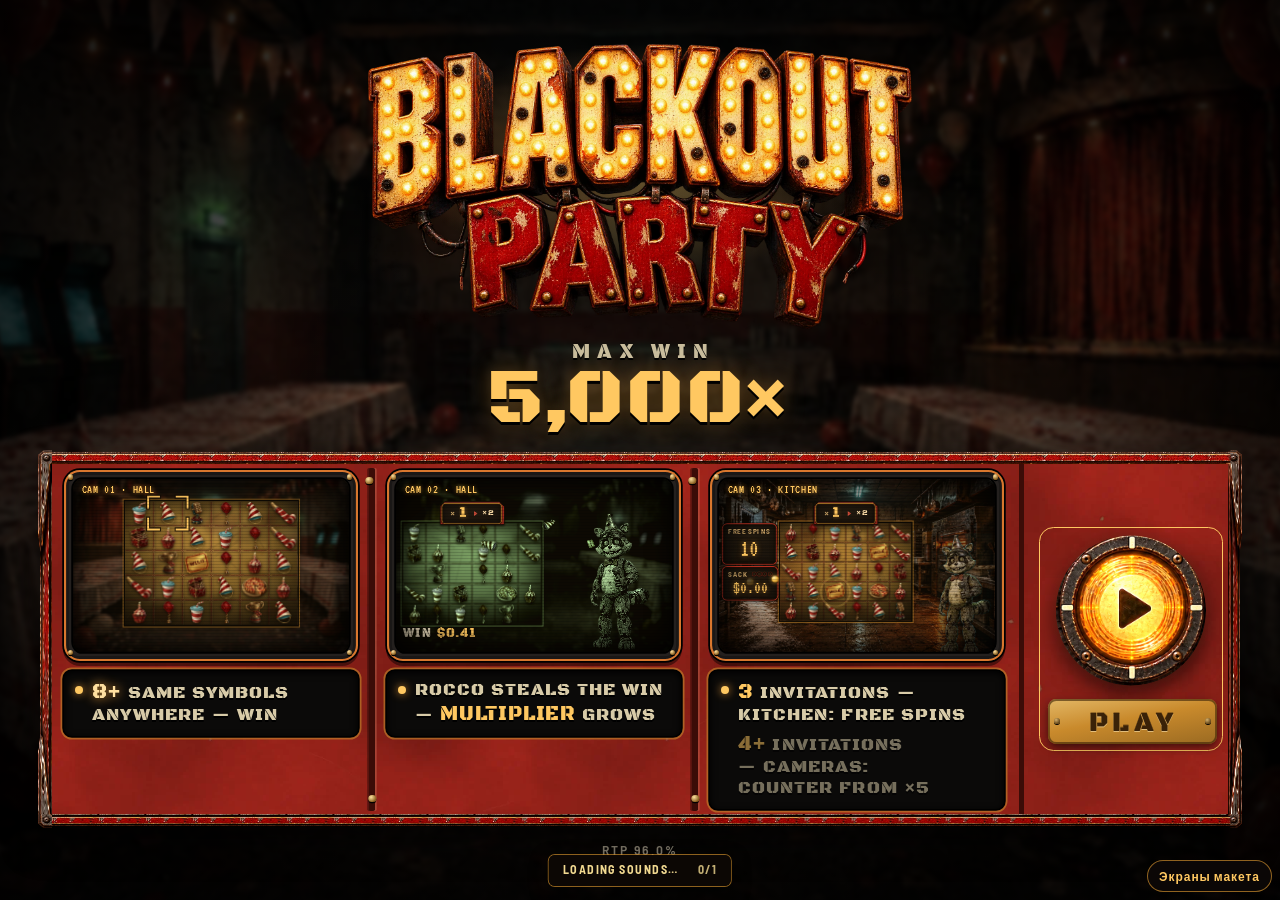
==== commit 46e77d67: "Обновление: правки владельца (математика 2.0.0, новый пульт, окна покупки, загрузка, деньги) вместе " ====
--- a/wrap.html
+++ b/wrap.html
@@ -1,4 +1,30 @@
-<script>(function(){var V=window.__BPV={"assets/audio/manifest-music.json":"cbb50baf","assets/audio/manifest-sfx.json":"9c9d6d06","assets/audio/music/bigwin-lounge-a.aac.mp4":"ab4923f8","assets/audio/music/bigwin-musicbox-a.aac.mp4":"8724e5cf","assets/audio/music/bigwin-musicbox-b.aac.mp4":"a3553640","assets/audio/music/bigwin-nightfunk-b.aac.mp4":"0f3c5422","assets/audio/music/bigwin-organ-a.aac.mp4":"3e207b2a","assets/audio/music/bigwin-synth-a.aac.mp4":"826f6648","assets/audio/music/bonus-arcade-1.aac.mp4":"b1fc65c7","assets/audio/music/bonus-disco-1.aac.mp4":"db5dbf26","assets/audio/music/bonus-drum-1.aac.mp4":"ce7000ab","assets/audio/music/bonus-funk-1.aac.mp4":"12b13df3","assets/audio/music/bonus-march-1.aac.mp4":"42994cf1","assets/audio/music/bonus-organ-1.aac.mp4":"29911f9e","assets/audio/music/bonus-surf-1.aac.mp4":"e164a0b0","assets/audio/music/bonus-swing-1.aac.mp4":"6206bcf7","assets/audio/music/cameras-hum-1.aac.mp4":"858bed3e","assets/audio/music/cameras-hum-2.aac.mp4":"979744b2","assets/audio/music/cameras-noir-1.aac.mp4":"dfe17070","assets/audio/music/cameras-noir-2.aac.mp4":"ad45d76e","assets/audio/music/cameras-piano-1.aac.mp4":"925fc606","assets/audio/music/cameras-pulse-1.aac.mp4":"9aa58cea","assets/audio/music/cameras-pulse-2.aac.mp4":"177181b8","assets/audio/music/cameras-sonar-1.aac.mp4":"68230d45","assets/audio/music/camlayer-crt-1.aac.mp4":"2e6f2505","assets/audio/music/camlayer-drone-1.aac.mp4":"8218dff6","assets/audio/music/camlayer-pulse-1.aac.mp4":"5550a44c","assets/audio/music/camlayer-tape-1.aac.mp4":"19286a1f","assets/audio/music/hall-ambient-1.aac.mp4":"cf57c136","assets/audio/music/hall-ambient-2.aac.mp4":"b7efd39f","assets/audio/music/hall-arcade-1.aac.mp4":"5c0e40da","assets/audio/music/hall-arcade-2.aac.mp4":"12be8374","assets/audio/music/hall-bossa-1.aac.mp4":"c6b819d8","assets/audio/music/hall-brushes-1.aac.mp4":"35886b2f","assets/audio/music/hall-carnival-1.aac.mp4":"c8fdca03","assets/audio/music/hall-carnival-2.aac.mp4":"7fb84f0b","assets/audio/music/hall-carousel-1.aac.mp4":"6b781e39","assets/audio/music/hall-carousel-2.aac.mp4":"6dcdef8a","assets/audio/music/hall-drift-1.aac.mp4":"e5091033","assets/audio/music/hall-hum-2.aac.mp4":"f41ea06f","assets/audio/music/hall-kalimba-1.aac.mp4":"4dca230c","assets/audio/music/hall-lounge-1.aac.mp4":"5444c38c","assets/audio/music/hall-lounge-2.aac.mp4":"2e20c635","assets/audio/music/hall-lullaby-1.aac.mp4":"8f9efcb8","assets/audio/music/hall-musicbox-1.aac.mp4":"90260402","assets/audio/music/hall-musicbox-2.aac.mp4":"a940918f","assets/audio/music/hall-padbells-1.aac.mp4":"34d99841","assets/audio/music/hall-padbells-2.aac.mp4":"884dfc53","assets/audio/music/hall-tape-2.aac.mp4":"bad13b27","assets/audio/music/hall-trattoria-1.aac.mp4":"d4593b78","assets/audio/music/hall-trattoria-2.aac.mp4":"5ae5039b","assets/audio/music/hall-vhs-1.aac.mp4":"0fa29e6e","assets/audio/music/hall-wall-1.aac.mp4":"47267da6","assets/audio/music/kitchen-arcade-1.aac.mp4":"3198c434","assets/audio/music/kitchen-arcade-2.aac.mp4":"e867d89f","assets/audio/music/kitchen-funk-1.aac.mp4":"e82aa778","assets/audio/music/kitchen-groove-1.aac.mp4":"8d1c84a1","assets/audio/music/kitchen-groove-2.aac.mp4":"6b4e97f9","assets/audio/music/kitchen-pizzicato-1.aac.mp4":"e68b3e27","assets/audio/music/kitchen-trattoria-1.aac.mp4":"6a830877","assets/audio/music/kitchen-trattoria-2.aac.mp4":"1b10f70c","assets/audio/music/maxwin-lounge-a.aac.mp4":"9ed2a5e9","assets/audio/music/maxwin-musicbox-a.aac.mp4":"b90e38f9","assets/audio/music/maxwin-nightfunk-b.aac.mp4":"9495a7b1","assets/audio/music/maxwin-organ-a.aac.mp4":"fa32699c","assets/audio/music/maxwin-organ-b.aac.mp4":"9323064d","assets/audio/music/maxwin-synth-a.aac.mp4":"a907e3c4","assets/audio/music/welcome-hall-1.aac.mp4":"76453c78","assets/audio/music/welcome-lounge-1.aac.mp4":"c69037e4","assets/audio/notes-sfx.json":"d1dd5c7b","assets/audio/sfx/amb-cameras-A1.aac.mp4":"00713ea9","assets/audio/sfx/amb-cameras-A1.ogg":"4915a9eb","assets/audio/sfx/amb-cameras-B1.aac.mp4":"af8da792","assets/audio/sfx/amb-cameras-B1.ogg":"ef9ecd3b","assets/audio/sfx/amb-cameras-C1.aac.mp4":"6cd7f7a7","assets/audio/sfx/amb-cameras-C1.ogg":"657b4b14","assets/audio/sfx/amb-cameras-D1.aac.mp4":"467b7396","assets/audio/sfx/amb-cameras-D1.ogg":"c96a3f2c","assets/audio/sfx/amb-cameras-E1.aac.mp4":"5b2a4e7c","assets/audio/sfx/amb-cameras-E1.ogg":"c94bc582","assets/audio/sfx/amb-cameras-F1.aac.mp4":"b990ed1a","assets/audio/sfx/amb-cameras-F1.ogg":"087c5eff","assets/audio/sfx/amb-hall-A1.aac.mp4":"86fab82e","assets/audio/sfx/amb-hall-A1.ogg":"786d523a","assets/audio/sfx/amb-hall-B1.aac.mp4":"a6391c84","assets/audio/sfx/amb-hall-B1.ogg":"9678ce0e","assets/audio/sfx/amb-hall-C1.aac.mp4":"34af2dba","assets/audio/sfx/amb-hall-C1.ogg":"0cd50e15","assets/audio/sfx/amb-hall-D1.aac.mp4":"5605223e","assets/audio/sfx/amb-hall-D1.ogg":"62621edd","assets/audio/sfx/amb-hall-E1.aac.mp4":"29910032","assets/audio/sfx/amb-hall-E1.ogg":"2f4e5c7b","assets/audio/sfx/amb-hall-F1.aac.mp4":"7ec0cb87","assets/audio/sfx/amb-hall-F1.ogg":"e3b1eff8","assets/audio/sfx/amb-kitchen-A1.aac.mp4":"82f55de2","assets/audio/sfx/amb-kitchen-A1.ogg":"fa3a1b84","assets/audio/sfx/amb-kitchen-B1.aac.mp4":"d5dba807","assets/audio/sfx/amb-kitchen-B1.ogg":"010bbdbc","assets/audio/sfx/amb-kitchen-C1.aac.mp4":"13e901b1","assets/audio/sfx/amb-kitchen-C1.ogg":"49785b2a","assets/audio/sfx/amb-kitchen-D1.aac.mp4":"16c4fd76","assets/audio/sfx/amb-kitchen-D1.ogg":"e6fadeca","assets/audio/sfx/amb-kitchen-E1.aac.mp4":"bdb24398","assets/audio/sfx/amb-kitchen-E1.ogg":"9346dfdf","assets/audio/sfx/amb-kitchen-F1.aac.mp4":"dca37089","assets/audio/sfx/amb-kitchen-F1.ogg":"363188f6","assets/audio/sfx/scatter-anticipation-A1.aac.mp4":"681decfd","assets/audio/sfx/scatter-anticipation-B1.aac.mp4":"4f8b6856","assets/audio/sfx/scatter-anticipation-C1.aac.mp4":"52ba52ef","assets/audio/sfx/scatter-anticipation-D1.aac.mp4":"2fd9415f","assets/audio/sfx/scatter-anticipation-E1.aac.mp4":"719ba997","assets/audio/sfx/scatter-anticipation-F1.aac.mp4":"4c76a220","assets/audio/sfxpack-A.aac.mp4":"c30a3095","assets/audio/sfxpack-A.ogg":"6aa5c2d0","assets/audio/sfxpack-B.aac.mp4":"277f2bea","assets/audio/sfxpack-B.ogg":"ad09d7bb","assets/audio/sfxpack-C.aac.mp4":"b6f71e2d","assets/audio/sfxpack-C.ogg":"950e225f","assets/audio/sfxpack-D.aac.mp4":"e161b1bb","assets/audio/sfxpack-D.ogg":"b178d740","assets/audio/sfxpack-E.aac.mp4":"d6e4aa8e","assets/audio/sfxpack-E.ogg":"03bf75a7","assets/audio/sfxpack-F.aac.mp4":"06702d4a","assets/audio/sfxpack-F.ogg":"e7b0e619","assets/bg-hall-landscape.webp":"db13a588","assets/bg-hall-portrait.webp":"47523805","assets/bg-kitchen-landscape.webp":"348a9fb4","assets/bg-kitchen-portrait.webp":"6fb02370","assets/bg-security-landscape.webp":"45584496","assets/bg-security-portrait.webp":"d97431fb","assets/camfeeds/corr-walk1.hevc.mp4":"ca97a337","assets/camfeeds/corr-walk1.webm":"1e6da7bd","assets/camfeeds/corr-walk2.hevc.mp4":"1126d85b","assets/camfeeds/corr-walk2.webm":"ff5b8b48","assets/camfeeds/hall-walk1.hevc.mp4":"e18875bc","assets/camfeeds/hall-walk1.webm":"14967335","assets/camfeeds/hall-walk2.hevc.mp4":"2f0c44c0","assets/camfeeds/hall-walk2.webm":"7d69ab72","assets/camfeeds/hall.webp":"60a615fe","assets/camfeeds/kitchen-walk1.hevc.mp4":"6f8084a5","assets/camfeeds/kitchen-walk1.webm":"9bf27727","assets/camfeeds/kitchen-walk2.hevc.mp4":"8081d9d3","assets/camfeeds/kitchen-walk2.webm":"56d451db","assets/camfeeds/kitchen.webp":"81b93c89","assets/cards/poster-cameras.webp":"6268f434","assets/cards/poster-double.webp":"e0a78e97","assets/cards/poster-hungry.webp":"80a0912c","assets/cards/poster-kitchen.webp":"eb44cdf1","assets/feat-machine.webp":"0009aaa7","assets/feat-strip.webp":"c3bec0e4","assets/fx/lamp.png":"5303922a","assets/fx/mon.json":"322dd7f3","assets/fx/mon0.png":"adc7ffc7","assets/fx/mon1.png":"c749236e","assets/fx/mon2.png":"a94b763c","assets/fx/mon3.png":"d7efdff2","assets/hud-frames/a-rv1.webp":"97006536","assets/hud-frames/a-rv2.webp":"ad672f03","assets/hud-frames/a.webp":"7ef515bd","assets/hud-frames/b-bolt1.webp":"36a7d012","assets/hud-frames/b-bolt2.webp":"925a9b13","assets/hud-frames/b.webp":"801da543","assets/hud-frames/c-scr1.webp":"ecc23845","assets/hud-frames/c-scr2.webp":"2a55c6c1","assets/hud-frames/c.webp":"aa3cbdc1","assets/hud-frames/d-brk-b.webp":"d6784f4d","assets/hud-frames/d-brk-m.webp":"61f63e44","assets/hud-frames/d-brk-t.webp":"bc35250b","assets/hud-frames/d-dark.webp":"92c49093","assets/hud-frames/d-ochre.webp":"221e41b9","assets/hud-frames/e.webp":"564b8b1c","assets/hud-frames/f-w1.webp":"0a837a6a","assets/hud-frames/f-w2.webp":"6c9e6597","assets/hud-frames/f-w3.webp":"356f9f5e","assets/hud-frames/f.webp":"a2350c8a","assets/ill-mode-cameras.webp":"590360ca","assets/ill-mode-kitchen.webp":"45c8e5c6","assets/plates-all/cork.webp":"0b93af76","assets/plates-all/ref-buy.webp":"8156be56","assets/plates-all/ref-m1.webp":"db86de91","assets/plates-note/paper.webp":"0b9b4844","assets/plates-note/tape-a.webp":"d905b746","assets/plates-note/tape-b.webp":"e22e64cc","assets/plates-note/tape-c.webp":"1f851545","assets/plates-redmetal/cabinet-mid.webp":"67bb4956","assets/plates-redmetal/cabinet.webp":"36179d14","assets/plates-redmetal/castiron-mid.webp":"b440f640","assets/plates-redmetal/castiron.webp":"f073d401","assets/plates-redmetal/enamel-mid.webp":"ad125c1f","assets/plates-redmetal/enamel.webp":"912b1cb3","assets/plates-redmetal/firebox-mid.webp":"afd1e72e","assets/plates-redmetal/firebox.webp":"a98c877a","assets/plates-redmetal/jukebox-mid.webp":"61eff875","assets/plates-redmetal/jukebox.webp":"76bea074","assets/plates-redmetal/marquee-mid.webp":"28186312","assets/plates-redmetal/marquee.webp":"b6f68da2","assets/plates-redmetal/riveted-mid.webp":"054bb816","assets/plates-redmetal/riveted.webp":"9c849e4e","assets/plates-redmetal/toolbox-mid.webp":"af24a92b","assets/plates-redmetal/toolbox.webp":"17e3c087","assets/plates-redmetal2/crate-mid.webp":"661b8279","assets/plates-redmetal2/crate.webp":"7c682dae","assets/plates-redmetal2/elevator-mid.webp":"f10bf95e","assets/plates-redmetal2/elevator.webp":"9cc57759","assets/plates-redmetal2/gaspump-mid.webp":"4ec28e71","assets/plates-redmetal2/gaspump.webp":"53b3992e","assets/plates-redmetal2/pinball-mid.webp":"e76fa577","assets/plates-redmetal2/pinball.webp":"db08e3fe","assets/plates-redmetal2/safe-mid.webp":"45a3b5c0","assets/plates-redmetal2/safe.webp":"7d07b4bf","assets/plates-redmetal2/slotcab-mid.webp":"fc9247a3","assets/plates-redmetal2/slotcab.webp":"1f41f3f7","assets/plates-redmetal2/ticket-mid.webp":"4bdcfcff","assets/plates-redmetal2/ticket.webp":"60f2758e","assets/plates-redmetal2/warning-mid.webp":"a09a7c51","assets/plates-redmetal2/warning.webp":"aa30d372","assets/plates2/enamel-cream.webp":"c8feb0dc","assets/plates2/hardboard.webp":"ed93f575","assets/plates2/paper-a.webp":"2e24fe06","assets/plates2/paper-b.webp":"636aec41","assets/plates2/rust.webp":"8f5a5d93","assets/plates2/scratch.webp":"7673a87d","assets/plates2/tape.webp":"730cc687","assets/plates2/wax.webp":"57e634ea","assets/plates2/wood-green.webp":"2a798639","assets/plates3/banner.webp":"5f902a17","assets/plates3/carnival.webp":"42e21e4c","assets/plates3/chalk.webp":"016d19ea","assets/plates3/crt.webp":"f233b57d","assets/plates3/curtain.webp":"4cbb4e00","assets/plates3/jukebox.webp":"7ebb586c","assets/plates3/pizzabox.webp":"de1e8cea","assets/plates3/prize.webp":"cd47dafb","assets/plates3/toolbox.webp":"c2e160ad","assets/rocco-A1-v2.webp":"7af58111","assets/rocco-A2.webp":"56730453","assets/rocco/A-rub.hevc.mp4":"b2242518","assets/rocco/A-rub.webm":"bd09cc97","assets/rocco/BW-cheer-dance.hevc.mp4":"52b626f6","assets/rocco/BW-cheer-dance.webm":"1d96dd76","assets/rocco/BW-cheer-in.hevc.mp4":"d61f95e2","assets/rocco/BW-cheer-in.webm":"6371f3bf","assets/rocco/BW-cheer-jump.hevc.mp4":"622e456b","assets/rocco/BW-cheer-jump.webm":"c306af72","assets/rocco/BW-cheer-out.hevc.mp4":"55868ce3","assets/rocco/BW-cheer-out.webm":"23e4e5ac","assets/rocco/BW-cheer-yes.hevc.mp4":"8987427d","assets/rocco/BW-cheer-yes.webm":"4921883f","assets/rocco/BW-cheer.hevc.mp4":"8d114acf","assets/rocco/BW-cheer.webm":"02eccef9","assets/rocco/BW-idle.hevc.mp4":"f95ffb23","assets/rocco/BW-idle.webm":"9a8c1a95","assets/rocco/BW-max.hevc.mp4":"41177a2b","assets/rocco/BW-max.webm":"da701145","assets/rocco/C-stare.mp4":"f7e04c16","assets/rocco/C-vanish.mp4":"0d586d96","assets/rocco/C-walk.mp4":"08a5fbb3","assets/rocco/H-belly.hevc.mp4":"38c0c818","assets/rocco/H-belly.webm":"0f463869","assets/rocco/H-bowdust.hevc.mp4":"4b16ef91","assets/rocco/H-bowdust.webm":"02513db9","assets/rocco/H-bowslide.hevc.mp4":"3a592deb","assets/rocco/H-bowslide.webm":"de036078","assets/rocco/H-bowtips.hevc.mp4":"394a8471","assets/rocco/H-bowtips.webm":"d8937970","assets/rocco/H-cheer3.hevc.mp4":"791f4ff4","assets/rocco/H-cheer3.webm":"cf958c79","assets/rocco/H-grab6.hevc.mp4":"777ee300","assets/rocco/H-grab6.webm":"dba8804f","assets/rocco/H-hat.hevc.mp4":"36c0a3cd","assets/rocco/H-hat.webm":"60a89f76","assets/rocco/H-idle.hevc.mp4":"f95ffb23","assets/rocco/H-idle.webm":"a4f8a8f0","assets/rocco/H-lean.hevc.mp4":"d48ae61f","assets/rocco/H-lean.webm":"fd157aa5","assets/rocco/H-lever.hevc.mp4":"d7dc5613","assets/rocco/H-lever.webm":"53cec004","assets/rocco/H-look.hevc.mp4":"2fdfbada","assets/rocco/H-look.webm":"7f90aeb7","assets/rocco/H-mic.hevc.mp4":"02b792d7","assets/rocco/H-mic.webm":"4b8f6a19","assets/rocco/H-punch5.hevc.mp4":"bc9d6f2f","assets/rocco/H-punch5.webm":"42bfc7e1","assets/rocco/H-rock.hevc.mp4":"6cfdc11a","assets/rocco/H-rock.webm":"f8e6039e","assets/rocco/H-swallow4.hevc.mp4":"63aa107f","assets/rocco/H-swallow4.mouth.json":"53f4732f","assets/rocco/H-swallow4.webm":"8002f9b9","assets/rocco/H-sway.hevc.mp4":"907b4fd6","assets/rocco/H-sway.webm":"54f5005d","assets/rocco/H-throw.hevc.mp4":"c4b1f23a","assets/rocco/H-throw.webm":"d524d054","assets/rocco/H-toss2.hevc.mp4":"e189b662","assets/rocco/H-toss2.webm":"3b808378","assets/rocco/H-wave.hevc.mp4":"c28e5075","assets/rocco/H-wave.webm":"8d9501ea","assets/rocco/I-glitch.hevc.mp4":"c22a9d4a","assets/rocco/I-glitch.webm":"d0c64fc0","assets/rocco/I-hat.hevc.mp4":"bd25955f","assets/rocco/I-hat.webm":"0a89fbbe","assets/rocco/I-look.hevc.mp4":"00ea854c","assets/rocco/I-look.webm":"5e84a8b2","assets/rocco/I-mic.hevc.mp4":"cc6d0bb6","assets/rocco/I-mic.webm":"6872885b","assets/rocco/I-sway.hevc.mp4":"b543eebf","assets/rocco/I-sway.webm":"cf673615","assets/rocco/I-wave.hevc.mp4":"80eed110","assets/rocco/I-wave.webm":"402c33f0","assets/rocco/K-cheer.hevc.mp4":"48ba24c6","assets/rocco/K-cheer.webm":"1f32f304","assets/rocco/K-dump.hevc.mp4":"b75739b3","assets/rocco/K-dump.webm":"321b0734","assets/rocco/KS-handoff.hevc.mp4":"72fbc2b0","assets/rocco/KS-handoff.webm":"4438b143","assets/rocco/KS-pawempty2.hevc.mp4":"e75d8638","assets/rocco/KS-pawempty2.webm":"00e93b8e","assets/rocco/KS-pawpour.hevc.mp4":"094d02a9","assets/rocco/KS-pawpour.webm":"dadb48fb","assets/rocco/KS-rub.hevc.mp4":"4eece393","assets/rocco/KS-rub.webm":"eb836109","assets/rocco/KS-sackroc.hevc.mp4":"4642ddac","assets/rocco/KS-sackroc.webm":"e5769cfd","assets/rocco/KS-sniff.hevc.mp4":"b193b039","assets/rocco/KS-sniff.webm":"8258a3aa","assets/rocco/L-column.hevc.mp4":"b7a69262","assets/rocco/L-column.webm":"fed61ba8","assets/rocco/L-idle.hevc.mp4":"5065ed64","assets/rocco/L-idle.webm":"7e4d37c8","assets/rocco/L-stare.hevc.mp4":"d063103c","assets/rocco/L-stare.webm":"a789e180","assets/rocco/P-giggle.hevc.mp4":"a4c8c6ed","assets/rocco/P-giggle.webm":"7fc416cf","assets/rocco/R-breaker.hevc.mp4":"4804f45a","assets/rocco/R-breaker.webm":"7b73298e","assets/rocco/R-grab.hevc.mp4":"b1a1c2f5","assets/rocco/R-grab.webm":"b7f66dca","assets/rocco/R-grab2.hevc.mp4":"a195c93a","assets/rocco/R-grab2.webm":"b5c5ed89","assets/rocco/R-punch.hevc.mp4":"77037c68","assets/rocco/R-punch.webm":"a40a2ca0","assets/rocco/R-slam.hevc.mp4":"9b1aa39f","assets/rocco/R-slam.webm":"ae9915f6","assets/rocco/R-throw.hevc.mp4":"371769d7","assets/rocco/R-throw.webm":"ceca0a70","assets/rocco/T-wake.hevc.mp4":"d8b90fde","assets/rocco/T-wake.webm":"c618a840","assets/rocco/W-clap.hevc.mp4":"72864b13","assets/rocco/W-clap.webm":"8edbd33b","assets/rocco/W-dance.hevc.mp4":"32e3a3da","assets/rocco/W-dance.webm":"94221d0e","assets/rocco/W-grab.hevc.mp4":"ceeae659","assets/rocco/W-grab.webm":"ba40c493","assets/rocco/W-grab2.hevc.mp4":"8bd9fdf7","assets/rocco/W-grab2.webm":"a15ab012","assets/rocco/W-huge.hevc.mp4":"a66c4758","assets/rocco/W-huge.webm":"7d15607a","assets/rocco/W-reach.hevc.mp4":"d5a393ee","assets/rocco/W-reach.webm":"4f1a6498","assets/rocco/cam-C0.webp":"7b3c5446","assets/rocco/cam-C1.webp":"bd0e6f81","assets/rocco/cam-C2.webp":"e8049a72","assets/rocco/cam-C3.webp":"110fdb2a","assets/rocco/paw.png":"8e83905b","assets/rocco/paw2-arm.webp":"7d0d42d9","assets/rocco/paw2-fingers.webp":"c3b68935","assets/rocco/paw2-palm.webp":"aa3c997d","assets/rocco/paw2.json":"23b1e837","assets/rocco/paw3-arm.webp":"24f285dc","assets/rocco/paw3-fingers.webp":"dc5061c5","assets/rocco/paw3-palm.webp":"3ac68c93","assets/rocco/paw3.json":"04abe3c8","assets/rocco/paw4-arm.webp":"16171b90","assets/rocco/paw4-fingers.webp":"3759e79a","assets/rocco/paw4-palm.webp":"acc259ed","assets/rocco/paw4.json":"a478a713","assets/rocco/paw5-arm.webp":"1721894d","assets/rocco/paw5-fingers.webp":"2d5e9a0f","assets/rocco/paw5-palm.webp":"51e1d5ed","assets/rocco/paw5.json":"83989cbe","assets/sym-camera-t1.webp":"06fe0000","assets/sym-camera-t2.webp":"a92d73ee","assets/sym-camera-t3.webp":"cf5ea65e","assets/sym-high-gift.webp":"48dc7003","assets/sym-high-mask.webp":"5fe88702","assets/sym-high-mic.webp":"3ea84967","assets/sym-high-pizza.webp":"9f351904","assets/sym-low-balloon.webp":"8311530e","assets/sym-low-cup.webp":"cf022fd6","assets/sym-low-cupcake.webp":"e9484ede","assets/sym-low-hat.webp":"72bad15f","assets/sym-low-horn.webp":"40e4fd24","assets/sym-rocco-monitor.webp":"befd73ae","assets/sym-scatter-invitation.webp":"2b66e00e","assets/sym-wild.webp":"1ec9fb11","assets/trans/curtain.webp":"4643574b","assets/trans/shutter.webp":"77e3a129","assets/ui/logo-base.webp":"94d97740","assets/ui/logo-y.webp":"0c179c32","assets/ui/logo.webp":"085b4520","assets/ui2/dlg-band.webp":"a8b6ed1e","assets/ui2/dlg-frame.webp":"ccd1fa04","assets/ui2/dlg-screw.svg":"3cc07b0a","assets/ui2/frame1.webp":"b08f78ed","assets/ui2/panel-frame.webp":"5e3ed38e","assets/ui2/pod1-auto.webp":"baedb196","assets/ui2/pod1-full.webp":"d0e1e5c7","assets/ui2/pod1-lr.webp":"4ac55cc1","assets/ui2/pod1-menu.webp":"58408c11","assets/ui2/pod1-minus.webp":"4ec0b28a","assets/ui2/pod1-play-blank.webp":"8e499859","assets/ui2/pod1-play.webp":"f775aaa9","assets/ui2/pod1-plus.webp":"3bcab40d","assets/ui2/pod1-sound.webp":"3d26e7d5","assets/ui2/pod1-tile-clean.webp":"be317735","assets/ui2/pod1-tile.webp":"3dc41858","assets/ui2/pod1-win-balance.webp":"1edbe685","assets/ui2/pod1-win-bet.webp":"99df8154","assets/uikit/hud-m1-chips.webp":"f243623a","assets/uikit/hud-m1-grain.webp":"a92e4f72","assets/uikit/hud-m1-rust.webp":"7da0f75f","assets/uikit/hud-m1-wear.webp":"397f1991","assets/uikit/rocco-hall-still.webp":"e84841bf","assets/uikit/steel-gun.webp":"a3bcd854","assets/uikit/steel-red.webp":"e884f8e5","assets/uikit/wood-oxblood.webp":"8f4f1610","audio.js":"f8f68730","bigwin-fx.js":"95710797","bigwin-rocco.js":"457dd24b","bigwin-show.js":"d9ebde22","bonus-ui.css":"ade63fcd","bonus-ui.js":"ef2f8617","buy-board.css":"eadb641c","buy-board.js":"ed73d828","camfeeds.js":"8f7b9e99","cams-rec.js":"3eb228b3","collect.js":"d08071f9","dialogs-f-auto.js":"1b7fd583","dialogs-f.js":"a9a98ce5","feature-cards.html":"f1c49045","field-table.js":"cee9d6c6","fonts/AlfaSlabOne-Regular.ttf":"08fb3e65","fonts/AllertaStencil-Regular.ttf":"18ed422b","fonts/BarlowSemiCondensed-Bold.ttf":"d6e7dfaa","fonts/BarlowSemiCondensed-SemiBold.ttf":"7f77e067","fonts/BigShouldersStencilDisplay-VF.ttf":"5dd4e537","fonts/BlackOpsOne-Regular.ttf":"a51bebbc","fonts/BowlbyOneSC-Regular.ttf":"ff81f3fd","fonts/Bungee-Regular.ttf":"985db0d5","fonts/BungeeInline-Regular.ttf":"0444b261","fonts/Goldman-Bold.ttf":"2c39d25f","fonts/Graduate-Regular.ttf":"300dc6f4","fonts/LuckiestGuy-Regular.ttf":"0bcd76d9","fonts/RussoOne-Regular.ttf":"c05ca5b6","fonts/Rye-Regular.ttf":"2dcafff1","fonts/SairaStencilOne-Regular.ttf":"65204b60","fonts/SpecialElite-Regular.ttf":"3aae0bad","fonts/SquadaOne-Regular.ttf":"5ea659ea","fonts/Staatliches-Regular.ttf":"fe3783e0","fonts/StardosStencil-Bold.ttf":"8a572bee","fonts/Teko-VF.ttf":"4b78b2e2","fonts/TitanOne-Regular.ttf":"ae17e555","fonts/VT323-Regular.ttf":"5b82551f","hl.js":"7e31ea70","hud-variants-anim.txt":"80cafd22","hud-variants.html":"e123dc83","index.html":"6c80e99c","loadgate.js":"56874674","maxwin-text.html":"633057f8","maxwin-variants.html":"4f2bb80b","plates-all.html":"08c69ec5","plates-note.js":"4202ee30","plates-redmetal.html":"bf6d8882","plates-variants.html":"f96e6783","plates-variants2.html":"c7edd2fe","play-plaques.html":"4b0c25ed","punchfx-blackout.js":"7394af25","punchfx-glass.js":"0e8588cb","punchfx-ribbon.js":"ca1c287f","punchfx-scatter.js":"c5c45463","punchfx-shake.js":"703a52ef","punchhit.js":"800a26d9","rocco-alive.js":"e6f1cde2","rocco-flow.js":"63183843","rocco-neutral.js":"f9539bff","rocco-touch.js":"7e89f24e","sack.js":"b628bcfc","scene-trans.js":"aecc32cd","sound-board.html":"abe1725e","test-panel.js":"822c2895","transitions.html":"e80879e7","transitions2.html":"014fc759","transitions3.html":"465785ee","ui.js":"e314e96d","welcome-cams.js":"f2726aa4","welcome-desk.html":"41889b47","welcome.js":"60ccb950","winamt.css":"1d513c7f","winamt.js":"935cd802","wincel.js":"109be23a","winfx.js":"b2c35abd","wrap.html":"3fc4d901"},C={},B=document.baseURI.replace(/[?#].*$/,'').replace(/[^\/]*$/,'');
+<script>(function(){var V=window.__BPV={"assets/audio/manifest-music.json":"cbb50baf","assets/audio/manifest-sfx.json":"9c9d6d06","assets/audio/music/bigwin-lounge-a.aac.mp4":"ab4923f8","assets/audio/music/bigwin-musicbox-a.aac.mp4":"8724e5cf","assets/audio/music/bigwin-musicbox-b.aac.mp4":"a3553640","assets/audio/music/bigwin-nightfunk-b.aac.mp4":"0f3c5422","assets/audio/music/bigwin-organ-a.aac.mp4":"3e207b2a","assets/audio/music/bigwin-synth-a.aac.mp4":"826f6648","assets/audio/music/bonus-arcade-1.aac.mp4":"b1fc65c7","assets/audio/music/bonus-disco-1.aac.mp4":"db5dbf26","assets/audio/music/bonus-drum-1.aac.mp4":"ce7000ab","assets/audio/music/bonus-funk-1.aac.mp4":"12b13df3","assets/audio/music/bonus-march-1.aac.mp4":"42994cf1","assets/audio/music/bonus-organ-1.aac.mp4":"29911f9e","assets/audio/music/bonus-surf-1.aac.mp4":"e164a0b0","assets/audio/music/bonus-swing-1.aac.mp4":"6206bcf7","assets/audio/music/cameras-hum-1.aac.mp4":"858bed3e","assets/audio/music/cameras-hum-2.aac.mp4":"979744b2","assets/audio/music/cameras-noir-1.aac.mp4":"dfe17070","assets/audio/music/cameras-noir-2.aac.mp4":"ad45d76e","assets/audio/music/cameras-piano-1.aac.mp4":"925fc606","assets/audio/music/cameras-pulse-1.aac.mp4":"9aa58cea","assets/audio/music/cameras-pulse-2.aac.mp4":"177181b8","assets/audio/music/cameras-sonar-1.aac.mp4":"68230d45","assets/audio/music/camlayer-crt-1.aac.mp4":"2e6f2505","assets/audio/music/camlayer-drone-1.aac.mp4":"8218dff6","assets/audio/music/camlayer-pulse-1.aac.mp4":"5550a44c","assets/audio/music/camlayer-tape-1.aac.mp4":"19286a1f","assets/audio/music/hall-ambient-1.aac.mp4":"cf57c136","assets/audio/music/hall-ambient-2.aac.mp4":"b7efd39f","assets/audio/music/hall-arcade-1.aac.mp4":"5c0e40da","assets/audio/music/hall-arcade-2.aac.mp4":"12be8374","assets/audio/music/hall-bossa-1.aac.mp4":"c6b819d8","assets/audio/music/hall-brushes-1.aac.mp4":"35886b2f","assets/audio/music/hall-carnival-1.aac.mp4":"c8fdca03","assets/audio/music/hall-carnival-2.aac.mp4":"7fb84f0b","assets/audio/music/hall-carousel-1.aac.mp4":"6b781e39","assets/audio/music/hall-carousel-2.aac.mp4":"6dcdef8a","assets/audio/music/hall-drift-1.aac.mp4":"e5091033","assets/audio/music/hall-hum-2.aac.mp4":"f41ea06f","assets/audio/music/hall-kalimba-1.aac.mp4":"4dca230c","assets/audio/music/hall-lounge-1.aac.mp4":"5444c38c","assets/audio/music/hall-lounge-2.aac.mp4":"2e20c635","assets/audio/music/hall-lullaby-1.aac.mp4":"8f9efcb8","assets/audio/music/hall-musicbox-1.aac.mp4":"90260402","assets/audio/music/hall-musicbox-2.aac.mp4":"a940918f","assets/audio/music/hall-padbells-1.aac.mp4":"34d99841","assets/audio/music/hall-padbells-2.aac.mp4":"884dfc53","assets/audio/music/hall-tape-2.aac.mp4":"bad13b27","assets/audio/music/hall-trattoria-1.aac.mp4":"d4593b78","assets/audio/music/hall-trattoria-2.aac.mp4":"5ae5039b","assets/audio/music/hall-vhs-1.aac.mp4":"0fa29e6e","assets/audio/music/hall-wall-1.aac.mp4":"47267da6","assets/audio/music/kitchen-arcade-1.aac.mp4":"3198c434","assets/audio/music/kitchen-arcade-2.aac.mp4":"e867d89f","assets/audio/music/kitchen-funk-1.aac.mp4":"e82aa778","assets/audio/music/kitchen-groove-1.aac.mp4":"8d1c84a1","assets/audio/music/kitchen-groove-2.aac.mp4":"6b4e97f9","assets/audio/music/kitchen-pizzicato-1.aac.mp4":"e68b3e27","assets/audio/music/kitchen-trattoria-1.aac.mp4":"6a830877","assets/audio/music/kitchen-trattoria-2.aac.mp4":"1b10f70c","assets/audio/music/maxwin-lounge-a.aac.mp4":"9ed2a5e9","assets/audio/music/maxwin-musicbox-a.aac.mp4":"b90e38f9","assets/audio/music/maxwin-nightfunk-b.aac.mp4":"9495a7b1","assets/audio/music/maxwin-organ-a.aac.mp4":"fa32699c","assets/audio/music/maxwin-organ-b.aac.mp4":"9323064d","assets/audio/music/maxwin-synth-a.aac.mp4":"a907e3c4","assets/audio/music/welcome-hall-1.aac.mp4":"76453c78","assets/audio/music/welcome-lounge-1.aac.mp4":"c69037e4","assets/audio/notes-sfx.json":"d1dd5c7b","assets/audio/sfx/amb-cameras-A1.aac.mp4":"00713ea9","assets/audio/sfx/amb-cameras-A1.ogg":"b33c1af2","assets/audio/sfx/amb-cameras-B1.aac.mp4":"af8da792","assets/audio/sfx/amb-cameras-B1.ogg":"bb39d389","assets/audio/sfx/amb-cameras-C1.aac.mp4":"6cd7f7a7","assets/audio/sfx/amb-cameras-C1.ogg":"26b8389e","assets/audio/sfx/amb-cameras-D1.aac.mp4":"467b7396","assets/audio/sfx/amb-cameras-D1.ogg":"a132b817","assets/audio/sfx/amb-cameras-E1.aac.mp4":"5b2a4e7c","assets/audio/sfx/amb-cameras-E1.ogg":"54ff397a","assets/audio/sfx/amb-cameras-F1.aac.mp4":"b990ed1a","assets/audio/sfx/amb-cameras-F1.ogg":"f6b875af","assets/audio/sfx/amb-hall-A1.aac.mp4":"86fab82e","assets/audio/sfx/amb-hall-A1.ogg":"48ce6431","assets/audio/sfx/amb-hall-B1.aac.mp4":"a6391c84","assets/audio/sfx/amb-hall-B1.ogg":"ebfe8ed5","assets/audio/sfx/amb-hall-C1.aac.mp4":"34af2dba","assets/audio/sfx/amb-hall-C1.ogg":"1322da99","assets/audio/sfx/amb-hall-D1.aac.mp4":"5605223e","assets/audio/sfx/amb-hall-D1.ogg":"82fa8f60","assets/audio/sfx/amb-hall-E1.aac.mp4":"29910032","assets/audio/sfx/amb-hall-E1.ogg":"0255d7ac","assets/audio/sfx/amb-hall-F1.aac.mp4":"7ec0cb87","assets/audio/sfx/amb-hall-F1.ogg":"eb1eef46","assets/audio/sfx/amb-kitchen-A1.aac.mp4":"82f55de2","assets/audio/sfx/amb-kitchen-A1.ogg":"1f542c6e","assets/audio/sfx/amb-kitchen-B1.aac.mp4":"d5dba807","assets/audio/sfx/amb-kitchen-B1.ogg":"76b18141","assets/audio/sfx/amb-kitchen-C1.aac.mp4":"13e901b1","assets/audio/sfx/amb-kitchen-C1.ogg":"2a728768","assets/audio/sfx/amb-kitchen-D1.aac.mp4":"16c4fd76","assets/audio/sfx/amb-kitchen-D1.ogg":"86ea8e92","assets/audio/sfx/amb-kitchen-E1.aac.mp4":"bdb24398","assets/audio/sfx/amb-kitchen-E1.ogg":"09a68300","assets/audio/sfx/amb-kitchen-F1.aac.mp4":"dca37089","assets/audio/sfx/amb-kitchen-F1.ogg":"c6734e9a","assets/audio/sfx/scatter-anticipation-A1.aac.mp4":"681decfd","assets/audio/sfx/scatter-anticipation-B1.aac.mp4":"4f8b6856","assets/audio/sfx/scatter-anticipation-C1.aac.mp4":"52ba52ef","assets/audio/sfx/scatter-anticipation-D1.aac.mp4":"2fd9415f","assets/audio/sfx/scatter-anticipation-E1.aac.mp4":"719ba997","assets/audio/sfx/scatter-anticipation-F1.aac.mp4":"4c76a220","assets/audio/sfxpack-A.aac.mp4":"c30a3095","assets/audio/sfxpack-A.ogg":"b0f0f9b3","assets/audio/sfxpack-B.aac.mp4":"277f2bea","assets/audio/sfxpack-B.ogg":"37b47909","assets/audio/sfxpack-C.aac.mp4":"b6f71e2d","assets/audio/sfxpack-C.ogg":"0981cdeb","assets/audio/sfxpack-D.aac.mp4":"e161b1bb","assets/audio/sfxpack-D.ogg":"8c751411","assets/audio/sfxpack-E.aac.mp4":"d6e4aa8e","assets/audio/sfxpack-E.ogg":"f16adce1","assets/audio/sfxpack-F.aac.mp4":"06702d4a","assets/audio/sfxpack-F.ogg":"9277b8f8","assets/bg-hall-landscape.webp":"db13a588","assets/bg-hall-portrait.webp":"47523805","assets/bg-kitchen-landscape.webp":"348a9fb4","assets/bg-kitchen-portrait.webp":"6fb02370","assets/bg-security-landscape.webp":"45584496","assets/bg-security-portrait.webp":"d97431fb","assets/camfeeds/corr-walk1.hevc.mp4":"ca97a337","assets/camfeeds/corr-walk1.webm":"1e6da7bd","assets/camfeeds/corr-walk2.hevc.mp4":"1126d85b","assets/camfeeds/corr-walk2.webm":"ff5b8b48","assets/camfeeds/hall-walk1.hevc.mp4":"e18875bc","assets/camfeeds/hall-walk1.webm":"14967335","assets/camfeeds/hall-walk2.hevc.mp4":"2f0c44c0","assets/camfeeds/hall-walk2.webm":"7d69ab72","assets/camfeeds/hall.webp":"60a615fe","assets/camfeeds/kitchen-walk1.hevc.mp4":"6f8084a5","assets/camfeeds/kitchen-walk1.webm":"9bf27727","assets/camfeeds/kitchen-walk2.hevc.mp4":"8081d9d3","assets/camfeeds/kitchen-walk2.webm":"56d451db","assets/camfeeds/kitchen.webp":"81b93c89","assets/cards/poster-cameras.webp":"6268f434","assets/cards/poster-double.webp":"e0a78e97","assets/cards/poster-hungry.webp":"80a0912c","assets/cards/poster-kitchen.webp":"eb44cdf1","assets/feat-machine.webp":"0009aaa7","assets/feat-strip.webp":"c3bec0e4","assets/fx/lamp.png":"5303922a","assets/fx/mon.json":"322dd7f3","assets/fx/mon0.png":"adc7ffc7","assets/fx/mon1.png":"c749236e","assets/fx/mon2.png":"a94b763c","assets/fx/mon3.png":"d7efdff2","assets/hud-frames/a-rv1.webp":"97006536","assets/hud-frames/a-rv2.webp":"ad672f03","assets/hud-frames/a.webp":"7ef515bd","assets/hud-frames/b-bolt1.webp":"36a7d012","assets/hud-frames/b-bolt2.webp":"925a9b13","assets/hud-frames/b.webp":"801da543","assets/hud-frames/c-scr1.webp":"ecc23845","assets/hud-frames/c-scr2.webp":"2a55c6c1","assets/hud-frames/c.webp":"aa3cbdc1","assets/hud-frames/d-brk-b.webp":"d6784f4d","assets/hud-frames/d-brk-m.webp":"61f63e44","assets/hud-frames/d-brk-t.webp":"bc35250b","assets/hud-frames/d-dark.webp":"92c49093","assets/hud-frames/d-ochre.webp":"221e41b9","assets/hud-frames/e.webp":"564b8b1c","assets/hud-frames/f-w1.webp":"0a837a6a","assets/hud-frames/f-w2.webp":"6c9e6597","assets/hud-frames/f-w3.webp":"356f9f5e","assets/hud-frames/f.webp":"a2350c8a","assets/ill-mode-cameras.webp":"590360ca","assets/ill-mode-kitchen.webp":"45c8e5c6","assets/plates-all/cork.webp":"0b93af76","assets/plates-all/ref-buy.webp":"8156be56","assets/plates-all/ref-m1.webp":"db86de91","assets/plates-note/paper.webp":"0b9b4844","assets/plates-note/tape-a.webp":"d905b746","assets/plates-note/tape-b.webp":"e22e64cc","assets/plates-note/tape-c.webp":"1f851545","assets/plates-redmetal/cabinet-mid.webp":"67bb4956","assets/plates-redmetal/cabinet.webp":"36179d14","assets/plates-redmetal/castiron-mid.webp":"b440f640","assets/plates-redmetal/castiron.webp":"f073d401","assets/plates-redmetal/enamel-mid.webp":"ad125c1f","assets/plates-redmetal/enamel.webp":"912b1cb3","assets/plates-redmetal/firebox-mid.webp":"afd1e72e","assets/plates-redmetal/firebox.webp":"a98c877a","assets/plates-redmetal/jukebox-mid.webp":"61eff875","assets/plates-redmetal/jukebox.webp":"76bea074","assets/plates-redmetal/marquee-mid.webp":"28186312","assets/plates-redmetal/marquee.webp":"b6f68da2","assets/plates-redmetal/riveted-mid.webp":"054bb816","assets/plates-redmetal/riveted.webp":"9c849e4e","assets/plates-redmetal/toolbox-mid.webp":"af24a92b","assets/plates-redmetal/toolbox.webp":"17e3c087","assets/plates-redmetal2/crate-mid.webp":"661b8279","assets/plates-redmetal2/crate.webp":"7c682dae","assets/plates-redmetal2/elevator-mid.webp":"f10bf95e","assets/plates-redmetal2/elevator.webp":"9cc57759","assets/plates-redmetal2/gaspump-mid.webp":"4ec28e71","assets/plates-redmetal2/gaspump.webp":"53b3992e","assets/plates-redmetal2/pinball-mid.webp":"e76fa577","assets/plates-redmetal2/pinball.webp":"db08e3fe","assets/plates-redmetal2/safe-mid.webp":"45a3b5c0","assets/plates-redmetal2/safe.webp":"7d07b4bf","assets/plates-redmetal2/slotcab-mid.webp":"fc9247a3","assets/plates-redmetal2/slotcab.webp":"1f41f3f7","assets/plates-redmetal2/ticket-mid.webp":"4bdcfcff","assets/plates-redmetal2/ticket.webp":"60f2758e","assets/plates-redmetal2/warning-mid.webp":"a09a7c51","assets/plates-redmetal2/warning.webp":"aa30d372","assets/plates2/enamel-cream.webp":"c8feb0dc","assets/plates2/hardboard.webp":"ed93f575","assets/plates2/paper-a.webp":"2e24fe06","assets/plates2/paper-b.webp":"636aec41","assets/plates2/rust.webp":"8f5a5d93","assets/plates2/scratch.webp":"7673a87d","assets/plates2/tape.webp":"730cc687","assets/plates2/wax.webp":"57e634ea","assets/plates2/wood-green.webp":"2a798639","assets/plates3/banner.webp":"5f902a17","assets/plates3/carnival.webp":"42e21e4c","assets/plates3/chalk.webp":"016d19ea","assets/plates3/crt.webp":"f233b57d","assets/plates3/curtain.webp":"4cbb4e00","assets/plates3/jukebox.webp":"7ebb586c","assets/plates3/pizzabox.webp":"de1e8cea","assets/plates3/prize.webp":"cd47dafb","assets/plates3/toolbox.webp":"c2e160ad","assets/rocco-A1-v2.webp":"7af58111","assets/rocco-A2.webp":"56730453","assets/rocco/A-rub.hevc.mp4":"b2242518","assets/rocco/A-rub.webm":"bd09cc97","assets/rocco/BW-cheer-dance.hevc.mp4":"52b626f6","assets/rocco/BW-cheer-dance.webm":"1d96dd76","assets/rocco/BW-cheer-in.hevc.mp4":"d61f95e2","assets/rocco/BW-cheer-in.webm":"6371f3bf","assets/rocco/BW-cheer-jump.hevc.mp4":"622e456b","assets/rocco/BW-cheer-jump.webm":"c306af72","assets/rocco/BW-cheer-out.hevc.mp4":"55868ce3","assets/rocco/BW-cheer-out.webm":"23e4e5ac","assets/rocco/BW-cheer-yes.hevc.mp4":"8987427d","assets/rocco/BW-cheer-yes.webm":"4921883f","assets/rocco/BW-cheer.hevc.mp4":"8d114acf","assets/rocco/BW-cheer.webm":"02eccef9","assets/rocco/BW-idle.hevc.mp4":"f95ffb23","assets/rocco/BW-idle.webm":"9a8c1a95","assets/rocco/BW-max.hevc.mp4":"41177a2b","assets/rocco/BW-max.webm":"da701145","assets/rocco/C-stare.mp4":"f7e04c16","assets/rocco/C-vanish.mp4":"0d586d96","assets/rocco/C-walk.mp4":"08a5fbb3","assets/rocco/H-belly.hevc.mp4":"38c0c818","assets/rocco/H-belly.webm":"0f463869","assets/rocco/H-bowdust.hevc.mp4":"4b16ef91","assets/rocco/H-bowdust.webm":"02513db9","assets/rocco/H-bowslide.hevc.mp4":"3a592deb","assets/rocco/H-bowslide.webm":"de036078","assets/rocco/H-bowtips.hevc.mp4":"394a8471","assets/rocco/H-bowtips.webm":"d8937970","assets/rocco/H-cheer3.hevc.mp4":"791f4ff4","assets/rocco/H-cheer3.webm":"cf958c79","assets/rocco/H-grab6.hevc.mp4":"777ee300","assets/rocco/H-grab6.webm":"dba8804f","assets/rocco/H-hat.hevc.mp4":"36c0a3cd","assets/rocco/H-hat.webm":"60a89f76","assets/rocco/H-idle.hevc.mp4":"f95ffb23","assets/rocco/H-idle.webm":"a4f8a8f0","assets/rocco/H-lean.hevc.mp4":"d48ae61f","assets/rocco/H-lean.webm":"fd157aa5","assets/rocco/H-lever.hevc.mp4":"d7dc5613","assets/rocco/H-lever.webm":"53cec004","assets/rocco/H-look.hevc.mp4":"2fdfbada","assets/rocco/H-look.webm":"7f90aeb7","assets/rocco/H-mic.hevc.mp4":"02b792d7","assets/rocco/H-mic.webm":"4b8f6a19","assets/rocco/H-punch5.hevc.mp4":"bc9d6f2f","assets/rocco/H-punch5.webm":"42bfc7e1","assets/rocco/H-rock.hevc.mp4":"6cfdc11a","assets/rocco/H-rock.webm":"f8e6039e","assets/rocco/H-swallow4.hevc.mp4":"63aa107f","assets/rocco/H-swallow4.mouth.json":"53f4732f","assets/rocco/H-swallow4.webm":"8002f9b9","assets/rocco/H-sway.hevc.mp4":"907b4fd6","assets/rocco/H-sway.webm":"54f5005d","assets/rocco/H-throw.hevc.mp4":"c4b1f23a","assets/rocco/H-throw.webm":"d524d054","assets/rocco/H-toss2.hevc.mp4":"e189b662","assets/rocco/H-toss2.webm":"3b808378","assets/rocco/H-wave.hevc.mp4":"c28e5075","assets/rocco/H-wave.webm":"8d9501ea","assets/rocco/I-glitch.hevc.mp4":"c22a9d4a","assets/rocco/I-glitch.webm":"d0c64fc0","assets/rocco/I-hat.hevc.mp4":"bd25955f","assets/rocco/I-hat.webm":"0a89fbbe","assets/rocco/I-look.hevc.mp4":"00ea854c","assets/rocco/I-look.webm":"5e84a8b2","assets/rocco/I-mic.hevc.mp4":"cc6d0bb6","assets/rocco/I-mic.webm":"6872885b","assets/rocco/I-sway.hevc.mp4":"b543eebf","assets/rocco/I-sway.webm":"cf673615","assets/rocco/I-wave.hevc.mp4":"80eed110","assets/rocco/I-wave.webm":"402c33f0","assets/rocco/K-cheer.hevc.mp4":"48ba24c6","assets/rocco/K-cheer.webm":"1f32f304","assets/rocco/K-dump.hevc.mp4":"b75739b3","assets/rocco/K-dump.webm":"321b0734","assets/rocco/KS-handoff.hevc.mp4":"72fbc2b0","assets/rocco/KS-handoff.webm":"4438b143","assets/rocco/KS-pawempty2.hevc.mp4":"e75d8638","assets/rocco/KS-pawempty2.webm":"00e93b8e","assets/rocco/KS-pawpour.hevc.mp4":"094d02a9","assets/rocco/KS-pawpour.webm":"dadb48fb","assets/rocco/KS-rub.hevc.mp4":"4eece393","assets/rocco/KS-rub.webm":"eb836109","assets/rocco/KS-sackroc.hevc.mp4":"4642ddac","assets/rocco/KS-sackroc.webm":"e5769cfd","assets/rocco/KS-sniff.hevc.mp4":"b193b039","assets/rocco/KS-sniff.webm":"8258a3aa","assets/rocco/L-column.hevc.mp4":"b7a69262","assets/rocco/L-column.webm":"fed61ba8","assets/rocco/L-idle.hevc.mp4":"5065ed64","assets/rocco/L-idle.webm":"7e4d37c8","assets/rocco/L-stare.hevc.mp4":"d063103c","assets/rocco/L-stare.webm":"a789e180","assets/rocco/P-giggle.hevc.mp4":"a4c8c6ed","assets/rocco/P-giggle.webm":"7fc416cf","assets/rocco/R-breaker.hevc.mp4":"4804f45a","assets/rocco/R-breaker.webm":"7b73298e","assets/rocco/R-grab.hevc.mp4":"b1a1c2f5","assets/rocco/R-grab.webm":"b7f66dca","assets/rocco/R-grab2.hevc.mp4":"a195c93a","assets/rocco/R-grab2.webm":"b5c5ed89","assets/rocco/R-punch.hevc.mp4":"77037c68","assets/rocco/R-punch.webm":"a40a2ca0","assets/rocco/R-slam.hevc.mp4":"9b1aa39f","assets/rocco/R-slam.webm":"ae9915f6","assets/rocco/R-throw.hevc.mp4":"371769d7","assets/rocco/R-throw.webm":"ceca0a70","assets/rocco/T-wake.hevc.mp4":"d8b90fde","assets/rocco/T-wake.webm":"c618a840","assets/rocco/W-clap.hevc.mp4":"72864b13","assets/rocco/W-clap.webm":"8edbd33b","assets/rocco/W-dance.hevc.mp4":"32e3a3da","assets/rocco/W-dance.webm":"94221d0e","assets/rocco/W-grab.hevc.mp4":"ceeae659","assets/rocco/W-grab.webm":"ba40c493","assets/rocco/W-grab2.hevc.mp4":"8bd9fdf7","assets/rocco/W-grab2.webm":"a15ab012","assets/rocco/W-huge.hevc.mp4":"a66c4758","assets/rocco/W-huge.webm":"7d15607a","assets/rocco/W-reach.hevc.mp4":"d5a393ee","assets/rocco/W-reach.webm":"4f1a6498","assets/rocco/cam-C0.webp":"7b3c5446","assets/rocco/cam-C1.webp":"bd0e6f81","assets/rocco/cam-C2.webp":"e8049a72","assets/rocco/cam-C3.webp":"110fdb2a","assets/rocco/paw.png":"8e83905b","assets/rocco/paw2-arm.webp":"7d0d42d9","assets/rocco/paw2-fingers.webp":"c3b68935","assets/rocco/paw2-palm.webp":"aa3c997d","assets/rocco/paw2.json":"23b1e837","assets/rocco/paw3-arm.webp":"24f285dc","assets/rocco/paw3-fingers.webp":"dc5061c5","assets/rocco/paw3-palm.webp":"3ac68c93","assets/rocco/paw3.json":"04abe3c8","assets/rocco/paw4-arm.webp":"16171b90","assets/rocco/paw4-fingers.webp":"3759e79a","assets/rocco/paw4-palm.webp":"acc259ed","assets/rocco/paw4.json":"a478a713","assets/rocco/paw5-arm.webp":"1721894d","assets/rocco/paw5-fingers.webp":"2d5e9a0f","assets/rocco/paw5-palm.webp":"51e1d5ed","assets/rocco/paw5.json":"83989cbe","assets/sym-camera-t1.webp":"06fe0000","assets/sym-camera-t2.webp":"a92d73ee","assets/sym-camera-t3.webp":"cf5ea65e","assets/sym-high-gift.webp":"48dc7003","assets/sym-high-mask.webp":"5fe88702","assets/sym-high-mic.webp":"3ea84967","assets/sym-high-pizza.webp":"9f351904","assets/sym-low-balloon.webp":"8311530e","assets/sym-low-cup.webp":"cf022fd6","assets/sym-low-cupcake.webp":"e9484ede","assets/sym-low-hat.webp":"72bad15f","assets/sym-low-horn.webp":"40e4fd24","assets/sym-rocco-monitor.webp":"befd73ae","assets/sym-scatter-invitation.webp":"2b66e00e","assets/sym-wild.webp":"1ec9fb11","assets/trans/curtain.webp":"4643574b","assets/trans/shutter.webp":"77e3a129","assets/ui/logo-base.webp":"94d97740","assets/ui/logo-y.webp":"0c179c32","assets/ui/logo.webp":"085b4520","assets/ui2/dlg-band.webp":"a8b6ed1e","assets/ui2/dlg-frame.webp":"ccd1fa04","assets/ui2/dlg-screw.svg":"3cc07b0a","assets/ui2/frame1.webp":"b08f78ed","assets/ui2/panel-frame.webp":"5e3ed38e","assets/ui2/pod1-auto.webp":"baedb196","assets/ui2/pod1-full.webp":"d0e1e5c7","assets/ui2/pod1-lr.webp":"4ac55cc1","assets/ui2/pod1-lrw.webp":"013ab28b","assets/ui2/pod1-menu.webp":"58408c11","assets/ui2/pod1-minus.webp":"4ec0b28a","assets/ui2/pod1-play-blank.webp":"8e499859","assets/ui2/pod1-play.webp":"f775aaa9","assets/ui2/pod1-plus.webp":"3bcab40d","assets/ui2/pod1-sound.webp":"3d26e7d5","assets/ui2/pod1-tile-clean.webp":"be317735","assets/ui2/pod1-tile.webp":"3dc41858","assets/ui2/pod1-win-balance.webp":"1edbe685","assets/ui2/pod1-win-bet.webp":"99df8154","assets/uikit/hud-m1-chips.webp":"f243623a","assets/uikit/hud-m1-grain.webp":"a92e4f72","assets/uikit/hud-m1-rust.webp":"7da0f75f","assets/uikit/hud-m1-wear.webp":"397f1991","assets/uikit/rocco-hall-still.webp":"e84841bf","assets/uikit/steel-gun.webp":"a3bcd854","assets/uikit/steel-red.webp":"e884f8e5","assets/uikit/wood-oxblood.webp":"8f4f1610","audio.js":"662cffaf","bigwin-fx.js":"95710797","bigwin-rocco.js":"457dd24b","bigwin-show.js":"f80e160c","bonus-ui.css":"ade63fcd","bonus-ui.js":"ef2f8617","buy-board.css":"cb3e9692","buy-board.js":"3d55f946","camfeeds.js":"6419486b","cams-rec.js":"70ab3a4a","collect.js":"b574bb61","dialogs-f-auto.js":"829c1fda","dialogs-f.js":"63ee8a8c","feature-cards.html":"f1c49045","field-table.js":"cee9d6c6","fonts/AlfaSlabOne-Regular.ttf":"08fb3e65","fonts/AllertaStencil-Regular.ttf":"18ed422b","fonts/BarlowSemiCondensed-Bold.ttf":"d6e7dfaa","fonts/BarlowSemiCondensed-SemiBold.ttf":"7f77e067","fonts/BigShouldersStencilDisplay-VF.ttf":"5dd4e537","fonts/BlackOpsOne-Regular.ttf":"a51bebbc","fonts/BowlbyOneSC-Regular.ttf":"ff81f3fd","fonts/Bungee-Regular.ttf":"985db0d5","fonts/BungeeInline-Regular.ttf":"0444b261","fonts/Goldman-Bold.ttf":"2c39d25f","fonts/Graduate-Regular.ttf":"300dc6f4","fonts/LuckiestGuy-Regular.ttf":"0bcd76d9","fonts/RussoOne-Regular.ttf":"c05ca5b6","fonts/Rye-Regular.ttf":"2dcafff1","fonts/SairaStencilOne-Regular.ttf":"65204b60","fonts/SpecialElite-Regular.ttf":"3aae0bad","fonts/SquadaOne-Regular.ttf":"5ea659ea","fonts/Staatliches-Regular.ttf":"fe3783e0","fonts/StardosStencil-Bold.ttf":"8a572bee","fonts/Teko-VF.ttf":"4b78b2e2","fonts/TitanOne-Regular.ttf":"ae17e555","fonts/VT323-Regular.ttf":"5b82551f","hl.js":"7e31ea70","hud-variants-anim.txt":"80cafd22","hud-variants.html":"e123dc83","index.html":"b0d45272","loadgate.js":"56874674","maxwin-text.html":"633057f8","maxwin-variants.html":"4f2bb80b","money.js":"d0321910","plates-all.html":"08c69ec5","plates-note.js":"4ad9a550","plates-redmetal.html":"bf6d8882","plates-variants.html":"f96e6783","plates-variants2.html":"c7edd2fe","play-plaques.html":"4b0c25ed","punchfx-blackout.js":"d4115df0","punchfx-glass.js":"0e8588cb","punchfx-ribbon.js":"ca1c287f","punchfx-scatter.js":"c5c45463","punchfx-shake.js":"703a52ef","punchhit.js":"800a26d9","rocco-alive.js":"e6f1cde2","rocco-flow.js":"63183843","rocco-neutral.js":"f9539bff","rocco-touch.js":"c6d3f46d","sack.js":"613eeb86","scene-trans.js":"804812af","sound-board.html":"abe1725e","test-panel.js":"d3ecd31f","transitions.html":"e80879e7","transitions2.html":"014fc759","transitions3.html":"465785ee","ui.js":"9332a46a","welcome-cams.js":"73a07dd9","welcome-desk.html":"41889b47","welcome.js":"94773ee8","winamt.css":"1d513c7f","winamt.js":"935cd802","wincel.js":"109be23a","winfx.js":"b2c35abd","wrap.html":"61ef94b4"},C={},B=document.baseURI.replace(/[?#].*$/,'').replace(/[^\/]*$/,'');
+function fu(u){if(typeof u!=='string'||!u||/^(#|blob:|data:|javascript:|about:)/i.test(u))return u;var c=C[u];if(c!==undefined)return c;var r=u;try{var h=u.indexOf('#'),a=h<0?u:u.slice(0,h),x=new URL(a,document.baseURI).href;
+if(x.indexOf(B)===0&&!/[?&]bpv=/.test(a)){var k=x.slice(B.length).replace(/[?#].*$/,'');try{k=decodeURIComponent(k)}catch(e){}if(V[k])r=a+(a.indexOf('?')<0?'?':'&')+'bpv='+V[k]+(h<0?'':u.slice(h))}}catch(e){}return C[u]=r}
+var RX=/(^|[^\w.%+-])((?:assets|fonts)\/[\w.\/%+-]+)(?![\w.\/%+-]|\?bpv)/g;
+function ft(s){if(typeof s!=='string'||(s.indexOf('assets/')<0&&s.indexOf('fonts/')<0))return s;return s.replace(RX,function(m,a,p,o){if(a==='/'&&s.substr(o+1-B.length,B.length)!==B)return m;var k=V[p]?p:p.replace(/\.+$/,'');return V[k]?a+k+'?bpv='+V[k]+p.slice(k.length):m})}
+window.bpvT=function(s){var o=s[0];for(var i=1;i<s.length;i++)o+=arguments[i]+s[i];return ft(o)};
+function ac(P,n,f){try{var d=Object.getOwnPropertyDescriptor(P,n);if(!d||!d.set)return;Object.defineProperty(P,n,{configurable:true,enumerable:d.enumerable,get:d.get,set:function(v){d.set.call(this,f(v))}})}catch(e){}}
+var W=window;[[W.HTMLImageElement,'src'],[W.HTMLMediaElement,'src'],[W.HTMLSourceElement,'src'],[W.HTMLVideoElement,'poster'],[W.HTMLScriptElement,'src'],[W.HTMLLinkElement,'href'],[W.HTMLIFrameElement,'src']].forEach(function(a){if(a[0])ac(a[0].prototype,a[1],fu)});
+[[W.Element,'innerHTML'],[W.Element,'outerHTML'],[W.ShadowRoot,'innerHTML']].forEach(function(a){if(a[0])ac(a[0].prototype,a[1],ft)});
+var ia=Element.prototype.insertAdjacentHTML;Element.prototype.insertAdjacentHTML=function(p,h){return ia.call(this,p,ft(h))};
+var fe=W.fetch;if(fe)W.fetch=function(i,o){return fe.call(this,typeof i==='string'?fu(i):i,o)};
+if(W.XMLHttpRequest){var xo=XMLHttpRequest.prototype.open;XMLHttpRequest.prototype.open=function(m,u){var a=[].slice.call(arguments);a[1]=typeof u==='string'?fu(u):u;return xo.apply(this,a)}}
+W.bpvFix=fu})();</script>
+<script>(function(){var V=window.__BPV={"assets/audio/manifest-music.json?bpv=cbb50baf":"cbb50baf","assets/audio/manifest-sfx.json?bpv=9c9d6d06":"9c9d6d06","assets/audio/music/bigwin-lounge-a.aac.mp4?bpv=ab4923f8":"ab4923f8","assets/audio/music/bigwin-musicbox-a.aac.mp4?bpv=8724e5cf":"8724e5cf","assets/audio/music/bigwin-musicbox-b.aac.mp4?bpv=a3553640":"a3553640","assets/audio/music/bigwin-nightfunk-b.aac.mp4?bpv=0f3c5422":"0f3c5422","assets/audio/music/bigwin-organ-a.aac.mp4?bpv=3e207b2a":"3e207b2a","assets/audio/music/bigwin-synth-a.aac.mp4?bpv=826f6648":"826f6648","assets/audio/music/bonus-arcade-1.aac.mp4?bpv=b1fc65c7":"b1fc65c7","assets/audio/music/bonus-disco-1.aac.mp4?bpv=db5dbf26":"db5dbf26","assets/audio/music/bonus-drum-1.aac.mp4?bpv=ce7000ab":"ce7000ab","assets/audio/music/bonus-funk-1.aac.mp4?bpv=12b13df3":"12b13df3","assets/audio/music/bonus-march-1.aac.mp4?bpv=42994cf1":"42994cf1","assets/audio/music/bonus-organ-1.aac.mp4?bpv=29911f9e":"29911f9e","assets/audio/music/bonus-surf-1.aac.mp4?bpv=e164a0b0":"e164a0b0","assets/audio/music/bonus-swing-1.aac.mp4?bpv=6206bcf7":"6206bcf7","assets/audio/music/cameras-hum-1.aac.mp4?bpv=858bed3e":"858bed3e","assets/audio/music/cameras-hum-2.aac.mp4?bpv=979744b2":"979744b2","assets/audio/music/cameras-noir-1.aac.mp4?bpv=dfe17070":"dfe17070","assets/audio/music/cameras-noir-2.aac.mp4?bpv=ad45d76e":"ad45d76e","assets/audio/music/cameras-piano-1.aac.mp4?bpv=925fc606":"925fc606","assets/audio/music/cameras-pulse-1.aac.mp4?bpv=9aa58cea":"9aa58cea","assets/audio/music/cameras-pulse-2.aac.mp4?bpv=177181b8":"177181b8","assets/audio/music/cameras-sonar-1.aac.mp4?bpv=68230d45":"68230d45","assets/audio/music/camlayer-crt-1.aac.mp4?bpv=2e6f2505":"2e6f2505","assets/audio/music/camlayer-drone-1.aac.mp4?bpv=8218dff6":"8218dff6","assets/audio/music/camlayer-pulse-1.aac.mp4?bpv=5550a44c":"5550a44c","assets/audio/music/camlayer-tape-1.aac.mp4?bpv=19286a1f":"19286a1f","assets/audio/music/hall-ambient-1.aac.mp4?bpv=cf57c136":"cf57c136","assets/audio/music/hall-ambient-2.aac.mp4?bpv=b7efd39f":"b7efd39f","assets/audio/music/hall-arcade-1.aac.mp4?bpv=5c0e40da":"5c0e40da","assets/audio/music/hall-arcade-2.aac.mp4?bpv=12be8374":"12be8374","assets/audio/music/hall-bossa-1.aac.mp4?bpv=c6b819d8":"c6b819d8","assets/audio/music/hall-brushes-1.aac.mp4?bpv=35886b2f":"35886b2f","assets/audio/music/hall-carnival-1.aac.mp4?bpv=c8fdca03":"c8fdca03","assets/audio/music/hall-carnival-2.aac.mp4?bpv=7fb84f0b":"7fb84f0b","assets/audio/music/hall-carousel-1.aac.mp4?bpv=6b781e39":"6b781e39","assets/audio/music/hall-carousel-2.aac.mp4?bpv=6dcdef8a":"6dcdef8a","assets/audio/music/hall-drift-1.aac.mp4?bpv=e5091033":"e5091033","assets/audio/music/hall-hum-2.aac.mp4?bpv=f41ea06f":"f41ea06f","assets/audio/music/hall-kalimba-1.aac.mp4?bpv=4dca230c":"4dca230c","assets/audio/music/hall-lounge-1.aac.mp4?bpv=5444c38c":"5444c38c","assets/audio/music/hall-lounge-2.aac.mp4?bpv=2e20c635":"2e20c635","assets/audio/music/hall-lullaby-1.aac.mp4?bpv=8f9efcb8":"8f9efcb8","assets/audio/music/hall-musicbox-1.aac.mp4?bpv=90260402":"90260402","assets/audio/music/hall-musicbox-2.aac.mp4?bpv=a940918f":"a940918f","assets/audio/music/hall-padbells-1.aac.mp4?bpv=34d99841":"34d99841","assets/audio/music/hall-padbells-2.aac.mp4?bpv=884dfc53":"884dfc53","assets/audio/music/hall-tape-2.aac.mp4?bpv=bad13b27":"bad13b27","assets/audio/music/hall-trattoria-1.aac.mp4?bpv=d4593b78":"d4593b78","assets/audio/music/hall-trattoria-2.aac.mp4?bpv=5ae5039b":"5ae5039b","assets/audio/music/hall-vhs-1.aac.mp4?bpv=0fa29e6e":"0fa29e6e","assets/audio/music/hall-wall-1.aac.mp4?bpv=47267da6":"47267da6","assets/audio/music/kitchen-arcade-1.aac.mp4?bpv=3198c434":"3198c434","assets/audio/music/kitchen-arcade-2.aac.mp4?bpv=e867d89f":"e867d89f","assets/audio/music/kitchen-funk-1.aac.mp4?bpv=e82aa778":"e82aa778","assets/audio/music/kitchen-groove-1.aac.mp4?bpv=8d1c84a1":"8d1c84a1","assets/audio/music/kitchen-groove-2.aac.mp4?bpv=6b4e97f9":"6b4e97f9","assets/audio/music/kitchen-pizzicato-1.aac.mp4?bpv=e68b3e27":"e68b3e27","assets/audio/music/kitchen-trattoria-1.aac.mp4?bpv=6a830877":"6a830877","assets/audio/music/kitchen-trattoria-2.aac.mp4?bpv=1b10f70c":"1b10f70c","assets/audio/music/maxwin-lounge-a.aac.mp4?bpv=9ed2a5e9":"9ed2a5e9","assets/audio/music/maxwin-musicbox-a.aac.mp4?bpv=b90e38f9":"b90e38f9","assets/audio/music/maxwin-nightfunk-b.aac.mp4?bpv=9495a7b1":"9495a7b1","assets/audio/music/maxwin-organ-a.aac.mp4?bpv=fa32699c":"fa32699c","assets/audio/music/maxwin-organ-b.aac.mp4?bpv=9323064d":"9323064d","assets/audio/music/maxwin-synth-a.aac.mp4?bpv=a907e3c4":"a907e3c4","assets/audio/music/welcome-hall-1.aac.mp4?bpv=76453c78":"76453c78","assets/audio/music/welcome-lounge-1.aac.mp4?bpv=c69037e4":"c69037e4","assets/audio/notes-sfx.json?bpv=d1dd5c7b":"d1dd5c7b","assets/audio/sfx/amb-cameras-A1.aac.mp4?bpv=00713ea9":"00713ea9","assets/audio/sfx/amb-cameras-A1.ogg?bpv=b33c1af2":"56186171","assets/audio/sfx/amb-cameras-B1.aac.mp4?bpv=af8da792":"af8da792","assets/audio/sfx/amb-cameras-B1.ogg?bpv=bb39d389":"ed9a1e60","assets/audio/sfx/amb-cameras-C1.aac.mp4?bpv=6cd7f7a7":"6cd7f7a7","assets/audio/sfx/amb-cameras-C1.ogg?bpv=26b8389e":"6a2794a0","assets/audio/sfx/amb-cameras-D1.aac.mp4?bpv=467b7396":"467b7396","assets/audio/sfx/amb-cameras-D1.ogg?bpv=a132b817":"7159da2b","assets/audio/sfx/amb-cameras-E1.aac.mp4?bpv=5b2a4e7c":"5b2a4e7c","assets/audio/sfx/amb-cameras-E1.ogg?bpv=54ff397a":"c46060ba","assets/audio/sfx/amb-cameras-F1.aac.mp4?bpv=b990ed1a":"b990ed1a","assets/audio/sfx/amb-cameras-F1.ogg?bpv=f6b875af":"db4b5970","assets/audio/sfx/amb-hall-A1.aac.mp4?bpv=86fab82e":"86fab82e","assets/audio/sfx/amb-hall-A1.ogg?bpv=48ce6431":"92795d6d","assets/audio/sfx/amb-hall-B1.aac.mp4?bpv=a6391c84":"a6391c84","assets/audio/sfx/amb-hall-B1.ogg?bpv=ebfe8ed5":"1b9dd243","assets/audio/sfx/amb-hall-C1.aac.mp4?bpv=34af2dba":"34af2dba","assets/audio/sfx/amb-hall-C1.ogg?bpv=1322da99":"5f23c431","assets/audio/sfx/amb-hall-D1.aac.mp4?bpv=5605223e":"5605223e","assets/audio/sfx/amb-hall-D1.ogg?bpv=82fa8f60":"a937a5d0","assets/audio/sfx/amb-hall-E1.aac.mp4?bpv=29910032":"29910032","assets/audio/sfx/amb-hall-E1.ogg?bpv=0255d7ac":"991eb7f5","assets/audio/sfx/amb-hall-F1.aac.mp4?bpv=7ec0cb87":"7ec0cb87","assets/audio/sfx/amb-hall-F1.ogg?bpv=eb1eef46":"5769a239","assets/audio/sfx/amb-kitchen-A1.aac.mp4?bpv=82f55de2":"82f55de2","assets/audio/sfx/amb-kitchen-A1.ogg?bpv=1f542c6e":"47109270","assets/audio/sfx/amb-kitchen-B1.aac.mp4?bpv=d5dba807":"d5dba807","assets/audio/sfx/amb-kitchen-B1.ogg?bpv=76b18141":"1eca4c6e","assets/audio/sfx/amb-kitchen-C1.aac.mp4?bpv=13e901b1":"13e901b1","assets/audio/sfx/amb-kitchen-C1.ogg?bpv=2a728768":"4f43e47d","assets/audio/sfx/amb-kitchen-D1.aac.mp4?bpv=16c4fd76":"16c4fd76","assets/audio/sfx/amb-kitchen-D1.ogg?bpv=86ea8e92":"a59972cf","assets/audio/sfx/amb-kitchen-E1.aac.mp4?bpv=bdb24398":"bdb24398","assets/audio/sfx/amb-kitchen-E1.ogg?bpv=09a68300":"845ca793","assets/audio/sfx/amb-kitchen-F1.aac.mp4?bpv=dca37089":"dca37089","assets/audio/sfx/amb-kitchen-F1.ogg?bpv=c6734e9a":"e2611683","assets/audio/sfx/scatter-anticipation-A1.aac.mp4?bpv=681decfd":"681decfd","assets/audio/sfx/scatter-anticipation-B1.aac.mp4?bpv=4f8b6856":"4f8b6856","assets/audio/sfx/scatter-anticipation-C1.aac.mp4?bpv=52ba52ef":"52ba52ef","assets/audio/sfx/scatter-anticipation-D1.aac.mp4?bpv=2fd9415f":"2fd9415f","assets/audio/sfx/scatter-anticipation-E1.aac.mp4?bpv=719ba997":"719ba997","assets/audio/sfx/scatter-anticipation-F1.aac.mp4?bpv=4c76a220":"4c76a220","assets/audio/sfxpack-A.aac.mp4?bpv=c30a3095":"c30a3095","assets/audio/sfxpack-A.ogg?bpv=b0f0f9b3":"8eccd7b3","assets/audio/sfxpack-B.aac.mp4?bpv=277f2bea":"277f2bea","assets/audio/sfxpack-B.ogg?bpv=37b47909":"3d388080","assets/audio/sfxpack-C.aac.mp4?bpv=b6f71e2d":"b6f71e2d","assets/audio/sfxpack-C.ogg?bpv=0981cdeb":"73877e64","assets/audio/sfxpack-D.aac.mp4?bpv=e161b1bb":"e161b1bb","assets/audio/sfxpack-D.ogg?bpv=8c751411":"27c5c348","assets/audio/sfxpack-E.aac.mp4?bpv=d6e4aa8e":"d6e4aa8e","assets/audio/sfxpack-E.ogg?bpv=f16adce1":"dfda7f50","assets/audio/sfxpack-F.aac.mp4?bpv=06702d4a":"06702d4a","assets/audio/sfxpack-F.ogg?bpv=9277b8f8":"b72486b8","assets/bg-hall-landscape.webp?bpv=db13a588":"db13a588","assets/bg-hall-portrait.webp?bpv=47523805":"47523805","assets/bg-kitchen-landscape.webp?bpv=348a9fb4":"348a9fb4","assets/bg-kitchen-portrait.webp?bpv=6fb02370":"6fb02370","assets/bg-security-landscape.webp?bpv=45584496":"45584496","assets/bg-security-portrait.webp?bpv=d97431fb":"d97431fb","assets/camfeeds/corr-walk1.hevc.mp4?bpv=ca97a337":"ca97a337","assets/camfeeds/corr-walk1.webm?bpv=1e6da7bd":"1e6da7bd","assets/camfeeds/corr-walk2.hevc.mp4?bpv=1126d85b":"1126d85b","assets/camfeeds/corr-walk2.webm?bpv=ff5b8b48":"ff5b8b48","assets/camfeeds/hall-walk1.hevc.mp4?bpv=e18875bc":"e18875bc","assets/camfeeds/hall-walk1.webm?bpv=14967335":"14967335","assets/camfeeds/hall-walk2.hevc.mp4?bpv=2f0c44c0":"2f0c44c0","assets/camfeeds/hall-walk2.webm?bpv=7d69ab72":"7d69ab72","assets/camfeeds/hall.webp?bpv=60a615fe":"60a615fe","assets/camfeeds/kitchen-walk1.hevc.mp4?bpv=6f8084a5":"6f8084a5","assets/camfeeds/kitchen-walk1.webm?bpv=9bf27727":"9bf27727","assets/camfeeds/kitchen-walk2.hevc.mp4?bpv=8081d9d3":"8081d9d3","assets/camfeeds/kitchen-walk2.webm?bpv=56d451db":"56d451db","assets/camfeeds/kitchen.webp?bpv=81b93c89":"81b93c89","assets/cards/poster-cameras.webp?bpv=6268f434":"6268f434","assets/cards/poster-double.webp?bpv=e0a78e97":"e0a78e97","assets/cards/poster-hungry.webp?bpv=80a0912c":"80a0912c","assets/cards/poster-kitchen.webp?bpv=eb44cdf1":"eb44cdf1","assets/feat-machine.webp?bpv=0009aaa7":"0009aaa7","assets/feat-strip.webp?bpv=c3bec0e4":"c3bec0e4","assets/fx/lamp.png?bpv=5303922a":"5303922a","assets/fx/mon.json?bpv=322dd7f3":"322dd7f3","assets/fx/mon0.png?bpv=adc7ffc7":"adc7ffc7","assets/fx/mon1.png?bpv=c749236e":"c749236e","assets/fx/mon2.png?bpv=a94b763c":"a94b763c","assets/fx/mon3.png?bpv=d7efdff2":"d7efdff2","assets/hud-frames/a-rv1.webp?bpv=97006536":"97006536","assets/hud-frames/a-rv2.webp?bpv=ad672f03":"ad672f03","assets/hud-frames/a.webp?bpv=7ef515bd":"7ef515bd","assets/hud-frames/b-bolt1.webp?bpv=36a7d012":"36a7d012","assets/hud-frames/b-bolt2.webp?bpv=925a9b13":"925a9b13","assets/hud-frames/b.webp?bpv=801da543":"801da543","assets/hud-frames/c-scr1.webp?bpv=ecc23845":"ecc23845","assets/hud-frames/c-scr2.webp?bpv=2a55c6c1":"2a55c6c1","assets/hud-frames/c.webp?bpv=aa3cbdc1":"aa3cbdc1","assets/hud-frames/d-brk-b.webp?bpv=d6784f4d":"d6784f4d","assets/hud-frames/d-brk-m.webp?bpv=61f63e44":"61f63e44","assets/hud-frames/d-brk-t.webp?bpv=bc35250b":"bc35250b","assets/hud-frames/d-dark.webp?bpv=92c49093":"92c49093","assets/hud-frames/d-ochre.webp?bpv=221e41b9":"221e41b9","assets/hud-frames/e.webp?bpv=564b8b1c":"564b8b1c","assets/hud-frames/f-w1.webp?bpv=0a837a6a":"0a837a6a","assets/hud-frames/f-w2.webp?bpv=6c9e6597":"6c9e6597","assets/hud-frames/f-w3.webp?bpv=356f9f5e":"356f9f5e","assets/hud-frames/f.webp?bpv=a2350c8a":"a2350c8a","assets/ill-mode-cameras.webp?bpv=590360ca":"590360ca","assets/ill-mode-kitchen.webp?bpv=45c8e5c6":"45c8e5c6","assets/plates-all/cork.webp?bpv=0b93af76":"0b93af76","assets/plates-all/ref-buy.webp?bpv=8156be56":"8156be56","assets/plates-all/ref-m1.webp?bpv=db86de91":"db86de91","assets/plates-note/paper.webp?bpv=0b9b4844":"0b9b4844","assets/plates-note/tape-a.webp?bpv=d905b746":"d905b746","assets/plates-note/tape-b.webp?bpv=e22e64cc":"e22e64cc","assets/plates-note/tape-c.webp?bpv=1f851545":"1f851545","assets/plates-redmetal/cabinet-mid.webp?bpv=67bb4956":"67bb4956","assets/plates-redmetal/cabinet.webp?bpv=36179d14":"36179d14","assets/plates-redmetal/castiron-mid.webp?bpv=b440f640":"b440f640","assets/plates-redmetal/castiron.webp?bpv=f073d401":"f073d401","assets/plates-redmetal/enamel-mid.webp?bpv=ad125c1f":"ad125c1f","assets/plates-redmetal/enamel.webp?bpv=912b1cb3":"912b1cb3","assets/plates-redmetal/firebox-mid.webp?bpv=afd1e72e":"afd1e72e","assets/plates-redmetal/firebox.webp?bpv=a98c877a":"a98c877a","assets/plates-redmetal/jukebox-mid.webp?bpv=61eff875":"61eff875","assets/plates-redmetal/jukebox.webp?bpv=76bea074":"76bea074","assets/plates-redmetal/marquee-mid.webp?bpv=28186312":"28186312","assets/plates-redmetal/marquee.webp?bpv=b6f68da2":"b6f68da2","assets/plates-redmetal/riveted-mid.webp?bpv=054bb816":"054bb816","assets/plates-redmetal/riveted.webp?bpv=9c849e4e":"9c849e4e","assets/plates-redmetal/toolbox-mid.webp?bpv=af24a92b":"af24a92b","assets/plates-redmetal/toolbox.webp?bpv=17e3c087":"17e3c087","assets/plates-redmetal2/crate-mid.webp?bpv=661b8279":"661b8279","assets/plates-redmetal2/crate.webp?bpv=7c682dae":"7c682dae","assets/plates-redmetal2/elevator-mid.webp?bpv=f10bf95e":"f10bf95e","assets/plates-redmetal2/elevator.webp?bpv=9cc57759":"9cc57759","assets/plates-redmetal2/gaspump-mid.webp?bpv=4ec28e71":"4ec28e71","assets/plates-redmetal2/gaspump.webp?bpv=53b3992e":"53b3992e","assets/plates-redmetal2/pinball-mid.webp?bpv=e76fa577":"e76fa577","assets/plates-redmetal2/pinball.webp?bpv=db08e3fe":"db08e3fe","assets/plates-redmetal2/safe-mid.webp?bpv=45a3b5c0":"45a3b5c0","assets/plates-redmetal2/safe.webp?bpv=7d07b4bf":"7d07b4bf","assets/plates-redmetal2/slotcab-mid.webp?bpv=fc9247a3":"fc9247a3","assets/plates-redmetal2/slotcab.webp?bpv=1f41f3f7":"1f41f3f7","assets/plates-redmetal2/ticket-mid.webp?bpv=4bdcfcff":"4bdcfcff","assets/plates-redmetal2/ticket.webp?bpv=60f2758e":"60f2758e","assets/plates-redmetal2/warning-mid.webp?bpv=a09a7c51":"a09a7c51","assets/plates-redmetal2/warning.webp?bpv=aa30d372":"aa30d372","assets/plates2/enamel-cream.webp?bpv=c8feb0dc":"c8feb0dc","assets/plates2/hardboard.webp?bpv=ed93f575":"ed93f575","assets/plates2/paper-a.webp?bpv=2e24fe06":"2e24fe06","assets/plates2/paper-b.webp?bpv=636aec41":"636aec41","assets/plates2/rust.webp?bpv=8f5a5d93":"8f5a5d93","assets/plates2/scratch.webp?bpv=7673a87d":"7673a87d","assets/plates2/tape.webp?bpv=730cc687":"730cc687","assets/plates2/wax.webp?bpv=57e634ea":"57e634ea","assets/plates2/wood-green.webp?bpv=2a798639":"2a798639","assets/plates3/banner.webp?bpv=5f902a17":"5f902a17","assets/plates3/carnival.webp?bpv=42e21e4c":"42e21e4c","assets/plates3/chalk.webp?bpv=016d19ea":"016d19ea","assets/plates3/crt.webp?bpv=f233b57d":"f233b57d","assets/plates3/curtain.webp?bpv=4cbb4e00":"4cbb4e00","assets/plates3/jukebox.webp?bpv=7ebb586c":"7ebb586c","assets/plates3/pizzabox.webp?bpv=de1e8cea":"de1e8cea","assets/plates3/prize.webp?bpv=cd47dafb":"cd47dafb","assets/plates3/toolbox.webp?bpv=c2e160ad":"c2e160ad","assets/rocco-A1-v2.webp?bpv=7af58111":"7af58111","assets/rocco-A2.webp?bpv=56730453":"56730453","assets/rocco/A-rub.hevc.mp4?bpv=b2242518":"b2242518","assets/rocco/A-rub.webm?bpv=bd09cc97":"bd09cc97","assets/rocco/BW-cheer-dance.hevc.mp4?bpv=52b626f6":"52b626f6","assets/rocco/BW-cheer-dance.webm?bpv=1d96dd76":"1d96dd76","assets/rocco/BW-cheer-in.hevc.mp4?bpv=d61f95e2":"d61f95e2","assets/rocco/BW-cheer-in.webm?bpv=6371f3bf":"6371f3bf","assets/rocco/BW-cheer-jump.hevc.mp4?bpv=622e456b":"622e456b","assets/rocco/BW-cheer-jump.webm?bpv=c306af72":"c306af72","assets/rocco/BW-cheer-out.hevc.mp4?bpv=55868ce3":"55868ce3","assets/rocco/BW-cheer-out.webm?bpv=23e4e5ac":"23e4e5ac","assets/rocco/BW-cheer-yes.hevc.mp4?bpv=8987427d":"8987427d","assets/rocco/BW-cheer-yes.webm?bpv=4921883f":"4921883f","assets/rocco/BW-cheer.hevc.mp4?bpv=8d114acf":"8d114acf","assets/rocco/BW-cheer.webm?bpv=02eccef9":"02eccef9","assets/rocco/BW-idle.hevc.mp4?bpv=f95ffb23":"f95ffb23","assets/rocco/BW-idle.webm?bpv=9a8c1a95":"9a8c1a95","assets/rocco/BW-max.hevc.mp4?bpv=41177a2b":"41177a2b","assets/rocco/BW-max.webm?bpv=da701145":"da701145","assets/rocco/C-stare.mp4?bpv=f7e04c16":"f7e04c16","assets/rocco/C-vanish.mp4?bpv=0d586d96":"0d586d96","assets/rocco/C-walk.mp4?bpv=08a5fbb3":"08a5fbb3","assets/rocco/H-belly.hevc.mp4?bpv=38c0c818":"38c0c818","assets/rocco/H-belly.webm?bpv=0f463869":"0f463869","assets/rocco/H-bowdust.hevc.mp4?bpv=4b16ef91":"4b16ef91","assets/rocco/H-bowdust.webm?bpv=02513db9":"02513db9","assets/rocco/H-bowslide.hevc.mp4?bpv=3a592deb":"3a592deb","assets/rocco/H-bowslide.webm?bpv=de036078":"de036078","assets/rocco/H-bowtips.hevc.mp4?bpv=394a8471":"394a8471","assets/rocco/H-bowtips.webm?bpv=d8937970":"d8937970","assets/rocco/H-cheer3.hevc.mp4?bpv=791f4ff4":"791f4ff4","assets/rocco/H-cheer3.webm?bpv=cf958c79":"cf958c79","assets/rocco/H-grab6.hevc.mp4?bpv=777ee300":"777ee300","assets/rocco/H-grab6.webm?bpv=dba8804f":"dba8804f","assets/rocco/H-hat.hevc.mp4?bpv=36c0a3cd":"36c0a3cd","assets/rocco/H-hat.webm?bpv=60a89f76":"60a89f76","assets/rocco/H-idle.hevc.mp4?bpv=f95ffb23":"f95ffb23","assets/rocco/H-idle.webm?bpv=a4f8a8f0":"a4f8a8f0","assets/rocco/H-lean.hevc.mp4?bpv=d48ae61f":"d48ae61f","assets/rocco/H-lean.webm?bpv=fd157aa5":"fd157aa5","assets/rocco/H-lever.hevc.mp4?bpv=d7dc5613":"d7dc5613","assets/rocco/H-lever.webm?bpv=53cec004":"53cec004","assets/rocco/H-look.hevc.mp4?bpv=2fdfbada":"2fdfbada","assets/rocco/H-look.webm?bpv=7f90aeb7":"7f90aeb7","assets/rocco/H-mic.hevc.mp4?bpv=02b792d7":"02b792d7","assets/rocco/H-mic.webm?bpv=4b8f6a19":"4b8f6a19","assets/rocco/H-punch5.hevc.mp4?bpv=bc9d6f2f":"bc9d6f2f","assets/rocco/H-punch5.webm?bpv=42bfc7e1":"42bfc7e1","assets/rocco/H-rock.hevc.mp4?bpv=6cfdc11a":"6cfdc11a","assets/rocco/H-rock.webm?bpv=f8e6039e":"f8e6039e","assets/rocco/H-swallow4.hevc.mp4?bpv=63aa107f":"63aa107f","assets/rocco/H-swallow4.mouth.json?bpv=53f4732f":"53f4732f","assets/rocco/H-swallow4.webm?bpv=8002f9b9":"8002f9b9","assets/rocco/H-sway.hevc.mp4?bpv=907b4fd6":"907b4fd6","assets/rocco/H-sway.webm?bpv=54f5005d":"54f5005d","assets/rocco/H-throw.hevc.mp4?bpv=c4b1f23a":"c4b1f23a","assets/rocco/H-throw.webm?bpv=d524d054":"d524d054","assets/rocco/H-toss2.hevc.mp4?bpv=e189b662":"e189b662","assets/rocco/H-toss2.webm?bpv=3b808378":"3b808378","assets/rocco/H-wave.hevc.mp4?bpv=c28e5075":"c28e5075","assets/rocco/H-wave.webm?bpv=8d9501ea":"8d9501ea","assets/rocco/I-glitch.hevc.mp4?bpv=c22a9d4a":"c22a9d4a","assets/rocco/I-glitch.webm?bpv=d0c64fc0":"d0c64fc0","assets/rocco/I-hat.hevc.mp4?bpv=bd25955f":"bd25955f","assets/rocco/I-hat.webm?bpv=0a89fbbe":"0a89fbbe","assets/rocco/I-look.hevc.mp4?bpv=00ea854c":"00ea854c","assets/rocco/I-look.webm?bpv=5e84a8b2":"5e84a8b2","assets/rocco/I-mic.hevc.mp4?bpv=cc6d0bb6":"cc6d0bb6","assets/rocco/I-mic.webm?bpv=6872885b":"6872885b","assets/rocco/I-sway.hevc.mp4?bpv=b543eebf":"b543eebf","assets/rocco/I-sway.webm?bpv=cf673615":"cf673615","assets/rocco/I-wave.hevc.mp4?bpv=80eed110":"80eed110","assets/rocco/I-wave.webm?bpv=402c33f0":"402c33f0","assets/rocco/K-cheer.hevc.mp4?bpv=48ba24c6":"48ba24c6","assets/rocco/K-cheer.webm?bpv=1f32f304":"1f32f304","assets/rocco/K-dump.hevc.mp4?bpv=b75739b3":"b75739b3","assets/rocco/K-dump.webm?bpv=321b0734":"321b0734","assets/rocco/KS-handoff.hevc.mp4?bpv=72fbc2b0":"72fbc2b0","assets/rocco/KS-handoff.webm?bpv=4438b143":"4438b143","assets/rocco/KS-pawempty2.hevc.mp4?bpv=e75d8638":"e75d8638","assets/rocco/KS-pawempty2.webm?bpv=00e93b8e":"00e93b8e","assets/rocco/KS-pawpour.hevc.mp4?bpv=094d02a9":"094d02a9","assets/rocco/KS-pawpour.webm?bpv=dadb48fb":"dadb48fb","assets/rocco/KS-rub.hevc.mp4?bpv=4eece393":"4eece393","assets/rocco/KS-rub.webm?bpv=eb836109":"eb836109","assets/rocco/KS-sackroc.hevc.mp4?bpv=4642ddac":"4642ddac","assets/rocco/KS-sackroc.webm?bpv=e5769cfd":"e5769cfd","assets/rocco/KS-sniff.hevc.mp4?bpv=b193b039":"b193b039","assets/rocco/KS-sniff.webm?bpv=8258a3aa":"8258a3aa","assets/rocco/L-column.hevc.mp4?bpv=b7a69262":"b7a69262","assets/rocco/L-column.webm?bpv=fed61ba8":"fed61ba8","assets/rocco/L-idle.hevc.mp4?bpv=5065ed64":"5065ed64","assets/rocco/L-idle.webm?bpv=7e4d37c8":"7e4d37c8","assets/rocco/L-stare.hevc.mp4?bpv=d063103c":"d063103c","assets/rocco/L-stare.webm?bpv=a789e180":"a789e180","assets/rocco/P-giggle.hevc.mp4?bpv=a4c8c6ed":"a4c8c6ed","assets/rocco/P-giggle.webm?bpv=7fc416cf":"7fc416cf","assets/rocco/R-breaker.hevc.mp4?bpv=4804f45a":"4804f45a","assets/rocco/R-breaker.webm?bpv=7b73298e":"7b73298e","assets/rocco/R-grab.hevc.mp4?bpv=b1a1c2f5":"b1a1c2f5","assets/rocco/R-grab.webm?bpv=b7f66dca":"b7f66dca","assets/rocco/R-grab2.hevc.mp4?bpv=a195c93a":"a195c93a","assets/rocco/R-grab2.webm?bpv=b5c5ed89":"b5c5ed89","assets/rocco/R-punch.hevc.mp4?bpv=77037c68":"77037c68","assets/rocco/R-punch.webm?bpv=a40a2ca0":"a40a2ca0","assets/rocco/R-slam.hevc.mp4?bpv=9b1aa39f":"9b1aa39f","assets/rocco/R-slam.webm?bpv=ae9915f6":"ae9915f6","assets/rocco/R-throw.hevc.mp4?bpv=371769d7":"371769d7","assets/rocco/R-throw.webm?bpv=ceca0a70":"ceca0a70","assets/rocco/T-wake.hevc.mp4?bpv=d8b90fde":"d8b90fde","assets/rocco/T-wake.webm?bpv=c618a840":"c618a840","assets/rocco/W-clap.hevc.mp4?bpv=72864b13":"72864b13","assets/rocco/W-clap.webm?bpv=8edbd33b":"8edbd33b","assets/rocco/W-dance.hevc.mp4?bpv=32e3a3da":"32e3a3da","assets/rocco/W-dance.webm?bpv=94221d0e":"94221d0e","assets/rocco/W-grab.hevc.mp4?bpv=ceeae659":"ceeae659","assets/rocco/W-grab.webm?bpv=ba40c493":"ba40c493","assets/rocco/W-grab2.hevc.mp4?bpv=8bd9fdf7":"8bd9fdf7","assets/rocco/W-grab2.webm?bpv=a15ab012":"a15ab012","assets/rocco/W-huge.hevc.mp4?bpv=a66c4758":"a66c4758","assets/rocco/W-huge.webm?bpv=7d15607a":"7d15607a","assets/rocco/W-reach.hevc.mp4?bpv=d5a393ee":"d5a393ee","assets/rocco/W-reach.webm?bpv=4f1a6498":"4f1a6498","assets/rocco/cam-C0.webp?bpv=7b3c5446":"7b3c5446","assets/rocco/cam-C1.webp?bpv=bd0e6f81":"bd0e6f81","assets/rocco/cam-C2.webp?bpv=e8049a72":"e8049a72","assets/rocco/cam-C3.webp?bpv=110fdb2a":"110fdb2a","assets/rocco/paw.png?bpv=8e83905b":"8e83905b","assets/rocco/paw2-arm.webp?bpv=7d0d42d9":"7d0d42d9","assets/rocco/paw2-fingers.webp?bpv=c3b68935":"c3b68935","assets/rocco/paw2-palm.webp?bpv=aa3c997d":"aa3c997d","assets/rocco/paw2.json?bpv=23b1e837":"23b1e837","assets/rocco/paw3-arm.webp?bpv=24f285dc":"24f285dc","assets/rocco/paw3-fingers.webp?bpv=dc5061c5":"dc5061c5","assets/rocco/paw3-palm.webp?bpv=3ac68c93":"3ac68c93","assets/rocco/paw3.json?bpv=04abe3c8":"04abe3c8","assets/rocco/paw4-arm.webp?bpv=16171b90":"16171b90","assets/rocco/paw4-fingers.webp?bpv=3759e79a":"3759e79a","assets/rocco/paw4-palm.webp?bpv=acc259ed":"acc259ed","assets/rocco/paw4.json?bpv=a478a713":"a478a713","assets/rocco/paw5-arm.webp?bpv=1721894d":"1721894d","assets/rocco/paw5-fingers.webp?bpv=2d5e9a0f":"2d5e9a0f","assets/rocco/paw5-palm.webp?bpv=51e1d5ed":"51e1d5ed","assets/rocco/paw5.json?bpv=83989cbe":"83989cbe","assets/sym-camera-t1.webp?bpv=06fe0000":"06fe0000","assets/sym-camera-t2.webp?bpv=a92d73ee":"a92d73ee","assets/sym-camera-t3.webp?bpv=cf5ea65e":"cf5ea65e","assets/sym-high-gift.webp?bpv=48dc7003":"48dc7003","assets/sym-high-mask.webp?bpv=5fe88702":"5fe88702","assets/sym-high-mic.webp?bpv=3ea84967":"3ea84967","assets/sym-high-pizza.webp?bpv=9f351904":"9f351904","assets/sym-low-balloon.webp?bpv=8311530e":"8311530e","assets/sym-low-cup.webp?bpv=cf022fd6":"cf022fd6","assets/sym-low-cupcake.webp?bpv=e9484ede":"e9484ede","assets/sym-low-hat.webp?bpv=72bad15f":"72bad15f","assets/sym-low-horn.webp?bpv=40e4fd24":"40e4fd24","assets/sym-rocco-monitor.webp?bpv=befd73ae":"befd73ae","assets/sym-scatter-invitation.webp?bpv=2b66e00e":"2b66e00e","assets/sym-wild.webp?bpv=1ec9fb11":"1ec9fb11","assets/trans/curtain.webp?bpv=4643574b":"4643574b","assets/trans/shutter.webp?bpv=77e3a129":"77e3a129","assets/ui/logo-base.webp?bpv=94d97740":"94d97740","assets/ui/logo-y.webp?bpv=0c179c32":"0c179c32","assets/ui/logo.webp?bpv=085b4520":"085b4520","assets/ui2/dlg-band.webp?bpv=a8b6ed1e":"a8b6ed1e","assets/ui2/dlg-frame.webp?bpv=ccd1fa04":"ccd1fa04","assets/ui2/dlg-screw.svg?bpv=3cc07b0a":"3cc07b0a","assets/ui2/frame1.webp?bpv=b08f78ed":"b08f78ed","assets/ui2/panel-frame.webp?bpv=5e3ed38e":"5e3ed38e","assets/ui2/pod1-auto.webp?bpv=baedb196":"baedb196","assets/ui2/pod1-full.webp?bpv=d0e1e5c7":"d0e1e5c7","assets/ui2/pod1-lr.webp?bpv=4ac55cc1":"4ac55cc1","assets/ui2/pod1-menu.webp?bpv=58408c11":"58408c11","assets/ui2/pod1-minus.webp?bpv=4ec0b28a":"4ec0b28a","assets/ui2/pod1-play-blank.webp?bpv=8e499859":"8e499859","assets/ui2/pod1-play.webp?bpv=f775aaa9":"f775aaa9","assets/ui2/pod1-plus.webp?bpv=3bcab40d":"3bcab40d","assets/ui2/pod1-sound.webp?bpv=3d26e7d5":"3d26e7d5","assets/ui2/pod1-tile-clean.webp?bpv=be317735":"be317735","assets/ui2/pod1-tile.webp?bpv=3dc41858":"3dc41858","assets/ui2/pod1-win-balance.webp?bpv=1edbe685":"1edbe685","assets/ui2/pod1-win-bet.webp?bpv=99df8154":"99df8154","assets/uikit/hud-m1-chips.webp?bpv=f243623a":"f243623a","assets/uikit/hud-m1-grain.webp?bpv=a92e4f72":"a92e4f72","assets/uikit/hud-m1-rust.webp?bpv=7da0f75f":"7da0f75f","assets/uikit/hud-m1-wear.webp?bpv=397f1991":"397f1991","assets/uikit/rocco-hall-still.webp?bpv=e84841bf":"e84841bf","assets/uikit/steel-gun.webp?bpv=a3bcd854":"a3bcd854","assets/uikit/steel-red.webp?bpv=e884f8e5":"e884f8e5","assets/uikit/wood-oxblood.webp?bpv=8f4f1610":"8f4f1610","audio.js":"662cffaf","bigwin-fx.js":"95710797","bigwin-rocco.js":"457dd24b","bigwin-show.js":"5c619d28","bonus-ui.css":"ade63fcd","bonus-ui.js":"ef2f8617","buy-board.css":"cb3e9692","buy-board.js":"8bd2fdf6","camfeeds.js":"cdc7de97","cams-rec.js":"70ab3a4a","collect.js":"b574bb61","dialogs-f-auto.js":"829c1fda","dialogs-f.js":"2b3688e4","feature-cards.html?bpv=f1c49045":"f1c49045","field-table.js":"cee9d6c6","fonts/AlfaSlabOne-Regular.ttf?bpv=08fb3e65":"08fb3e65","fonts/AllertaStencil-Regular.ttf?bpv=18ed422b":"18ed422b","fonts/BarlowSemiCondensed-Bold.ttf?bpv=d6e7dfaa":"d6e7dfaa","fonts/BarlowSemiCondensed-SemiBold.ttf?bpv=7f77e067":"7f77e067","fonts/BigShouldersStencilDisplay-VF.ttf?bpv=5dd4e537":"5dd4e537","fonts/BlackOpsOne-Regular.ttf?bpv=a51bebbc":"a51bebbc","fonts/BowlbyOneSC-Regular.ttf?bpv=ff81f3fd":"ff81f3fd","fonts/Bungee-Regular.ttf?bpv=985db0d5":"985db0d5","fonts/BungeeInline-Regular.ttf?bpv=0444b261":"0444b261","fonts/Goldman-Bold.ttf?bpv=2c39d25f":"2c39d25f","fonts/Graduate-Regular.ttf?bpv=300dc6f4":"300dc6f4","fonts/LuckiestGuy-Regular.ttf?bpv=0bcd76d9":"0bcd76d9","fonts/RussoOne-Regular.ttf?bpv=c05ca5b6":"c05ca5b6","fonts/Rye-Regular.ttf?bpv=2dcafff1":"2dcafff1","fonts/SairaStencilOne-Regular.ttf?bpv=65204b60":"65204b60","fonts/SpecialElite-Regular.ttf?bpv=3aae0bad":"3aae0bad","fonts/SquadaOne-Regular.ttf?bpv=5ea659ea":"5ea659ea","fonts/Staatliches-Regular.ttf?bpv=fe3783e0":"fe3783e0","fonts/StardosStencil-Bold.ttf?bpv=8a572bee":"8a572bee","fonts/Teko-VF.ttf?bpv=4b78b2e2":"4b78b2e2","fonts/TitanOne-Regular.ttf?bpv=ae17e555":"ae17e555","fonts/VT323-Regular.ttf?bpv=5b82551f":"5b82551f","hl.js":"7e31ea70","hud-variants-anim.txt":"80cafd22","hud-variants.html?bpv=e123dc83":"e123dc83","index.html?bpv=b0d45272":"02a46271","loadgate.js":"56874674","maxwin-text.html?bpv=633057f8":"633057f8","maxwin-variants.html?bpv=4f2bb80b":"4f2bb80b","plates-all.html?bpv=08c69ec5":"08c69ec5","plates-note.js":"56c1bb49","plates-redmetal.html?bpv=bf6d8882":"bf6d8882","plates-variants.html?bpv=f96e6783":"f96e6783","plates-variants2.html?bpv=c7edd2fe":"c7edd2fe","play-plaques.html?bpv=4b0c25ed":"4b0c25ed","punchfx-blackout.js":"d4115df0","punchfx-glass.js":"0e8588cb","punchfx-ribbon.js":"ca1c287f","punchfx-scatter.js":"c5c45463","punchfx-shake.js":"703a52ef","punchhit.js":"800a26d9","rocco-alive.js":"e6f1cde2","rocco-flow.js":"63183843","rocco-neutral.js":"f9539bff","rocco-touch.js":"c6d3f46d","sack.js":"613eeb86","scene-trans.js":"804812af","sound-board.html?bpv=abe1725e":"abe1725e","test-panel.js":"d3ecd31f","transitions.html?bpv=e80879e7":"e80879e7","transitions2.html?bpv=014fc759":"014fc759","transitions3.html?bpv=465785ee":"465785ee","ui.js":"2e24afa9","welcome-cams.js":"0e4a85f0","welcome-desk.html?bpv=41889b47":"41889b47","welcome.js":"42625d7c","winamt.css":"1d513c7f","winamt.js":"935cd802","wincel.js":"109be23a","winfx.js":"b2c35abd","wrap.html?bpv=61ef94b4":"a13da461"},C={},B=document.baseURI.replace(/[?#].*$/,'').replace(/[^\/]*$/,'');
+function fu(u){if(typeof u!=='string'||!u||/^(#|blob:|data:|javascript:|about:)/i.test(u))return u;var c=C[u];if(c!==undefined)return c;var r=u;try{var h=u.indexOf('#'),a=h<0?u:u.slice(0,h),x=new URL(a,document.baseURI).href;
+if(x.indexOf(B)===0&&!/[?&]bpv=/.test(a)){var k=x.slice(B.length).replace(/[?#].*$/,'');try{k=decodeURIComponent(k)}catch(e){}if(V[k])r=a+(a.indexOf('?')<0?'?':'&')+'bpv='+V[k]+(h<0?'':u.slice(h))}}catch(e){}return C[u]=r}
+var RX=/(^|[^\w.%+-])((?:assets|fonts)\/[\w.\/%+-]+)(?![\w.\/%+-]|\?bpv)/g;
+function ft(s){if(typeof s!=='string'||(s.indexOf('assets/')<0&&s.indexOf('fonts/')<0))return s;return s.replace(RX,function(m,a,p,o){if(a==='/'&&s.substr(o+1-B.length,B.length)!==B)return m;var k=V[p]?p:p.replace(/\.+$/,'');return V[k]?a+k+'?bpv='+V[k]+p.slice(k.length):m})}
+window.bpvT=function(s){var o=s[0];for(var i=1;i<s.length;i++)o+=arguments[i]+s[i];return ft(o)};
+function ac(P,n,f){try{var d=Object.getOwnPropertyDescriptor(P,n);if(!d||!d.set)return;Object.defineProperty(P,n,{configurable:true,enumerable:d.enumerable,get:d.get,set:function(v){d.set.call(this,f(v))}})}catch(e){}}
+var W=window;[[W.HTMLImageElement,'src'],[W.HTMLMediaElement,'src'],[W.HTMLSourceElement,'src'],[W.HTMLVideoElement,'poster'],[W.HTMLScriptElement,'src'],[W.HTMLLinkElement,'href'],[W.HTMLIFrameElement,'src']].forEach(function(a){if(a[0])ac(a[0].prototype,a[1],fu)});
+[[W.Element,'innerHTML'],[W.Element,'outerHTML'],[W.ShadowRoot,'innerHTML']].forEach(function(a){if(a[0])ac(a[0].prototype,a[1],ft)});
+var ia=Element.prototype.insertAdjacentHTML;Element.prototype.insertAdjacentHTML=function(p,h){return ia.call(this,p,ft(h))};
+var fe=W.fetch;if(fe)W.fetch=function(i,o){return fe.call(this,typeof i==='string'?fu(i):i,o)};
+if(W.XMLHttpRequest){var xo=XMLHttpRequest.prototype.open;XMLHttpRequest.prototype.open=function(m,u){var a=[].slice.call(arguments);a[1]=typeof u==='string'?fu(u):u;return xo.apply(this,a)}}
+W.bpvFix=fu})();</script>
+<script>(function(){var V=window.__BPV={"assets/audio/manifest-music.json?bpv=cbb50baf":"cbb50baf","assets/audio/manifest-sfx.json?bpv=9c9d6d06":"9c9d6d06","assets/audio/music/bigwin-lounge-a.aac.mp4?bpv=ab4923f8":"ab4923f8","assets/audio/music/bigwin-musicbox-a.aac.mp4?bpv=8724e5cf":"8724e5cf","assets/audio/music/bigwin-musicbox-b.aac.mp4?bpv=a3553640":"a3553640","assets/audio/music/bigwin-nightfunk-b.aac.mp4?bpv=0f3c5422":"0f3c5422","assets/audio/music/bigwin-organ-a.aac.mp4?bpv=3e207b2a":"3e207b2a","assets/audio/music/bigwin-synth-a.aac.mp4?bpv=826f6648":"826f6648","assets/audio/music/bonus-arcade-1.aac.mp4?bpv=b1fc65c7":"b1fc65c7","assets/audio/music/bonus-disco-1.aac.mp4?bpv=db5dbf26":"db5dbf26","assets/audio/music/bonus-drum-1.aac.mp4?bpv=ce7000ab":"ce7000ab","assets/audio/music/bonus-funk-1.aac.mp4?bpv=12b13df3":"12b13df3","assets/audio/music/bonus-march-1.aac.mp4?bpv=42994cf1":"42994cf1","assets/audio/music/bonus-organ-1.aac.mp4?bpv=29911f9e":"29911f9e","assets/audio/music/bonus-surf-1.aac.mp4?bpv=e164a0b0":"e164a0b0","assets/audio/music/bonus-swing-1.aac.mp4?bpv=6206bcf7":"6206bcf7","assets/audio/music/cameras-hum-1.aac.mp4?bpv=858bed3e":"858bed3e","assets/audio/music/cameras-hum-2.aac.mp4?bpv=979744b2":"979744b2","assets/audio/music/cameras-noir-1.aac.mp4?bpv=dfe17070":"dfe17070","assets/audio/music/cameras-noir-2.aac.mp4?bpv=ad45d76e":"ad45d76e","assets/audio/music/cameras-piano-1.aac.mp4?bpv=925fc606":"925fc606","assets/audio/music/cameras-pulse-1.aac.mp4?bpv=9aa58cea":"9aa58cea","assets/audio/music/cameras-pulse-2.aac.mp4?bpv=177181b8":"177181b8","assets/audio/music/cameras-sonar-1.aac.mp4?bpv=68230d45":"68230d45","assets/audio/music/camlayer-crt-1.aac.mp4?bpv=2e6f2505":"2e6f2505","assets/audio/music/camlayer-drone-1.aac.mp4?bpv=8218dff6":"8218dff6","assets/audio/music/camlayer-pulse-1.aac.mp4?bpv=5550a44c":"5550a44c","assets/audio/music/camlayer-tape-1.aac.mp4?bpv=19286a1f":"19286a1f","assets/audio/music/hall-ambient-1.aac.mp4?bpv=cf57c136":"cf57c136","assets/audio/music/hall-ambient-2.aac.mp4?bpv=b7efd39f":"b7efd39f","assets/audio/music/hall-arcade-1.aac.mp4?bpv=5c0e40da":"5c0e40da","assets/audio/music/hall-arcade-2.aac.mp4?bpv=12be8374":"12be8374","assets/audio/music/hall-bossa-1.aac.mp4?bpv=c6b819d8":"c6b819d8","assets/audio/music/hall-brushes-1.aac.mp4?bpv=35886b2f":"35886b2f","assets/audio/music/hall-carnival-1.aac.mp4?bpv=c8fdca03":"c8fdca03","assets/audio/music/hall-carnival-2.aac.mp4?bpv=7fb84f0b":"7fb84f0b","assets/audio/music/hall-carousel-1.aac.mp4?bpv=6b781e39":"6b781e39","assets/audio/music/hall-carousel-2.aac.mp4?bpv=6dcdef8a":"6dcdef8a","assets/audio/music/hall-drift-1.aac.mp4?bpv=e5091033":"e5091033","assets/audio/music/hall-hum-2.aac.mp4?bpv=f41ea06f":"f41ea06f","assets/audio/music/hall-kalimba-1.aac.mp4?bpv=4dca230c":"4dca230c","assets/audio/music/hall-lounge-1.aac.mp4?bpv=5444c38c":"5444c38c","assets/audio/music/hall-lounge-2.aac.mp4?bpv=2e20c635":"2e20c635","assets/audio/music/hall-lullaby-1.aac.mp4?bpv=8f9efcb8":"8f9efcb8","assets/audio/music/hall-musicbox-1.aac.mp4?bpv=90260402":"90260402","assets/audio/music/hall-musicbox-2.aac.mp4?bpv=a940918f":"a940918f","assets/audio/music/hall-padbells-1.aac.mp4?bpv=34d99841":"34d99841","assets/audio/music/hall-padbells-2.aac.mp4?bpv=884dfc53":"884dfc53","assets/audio/music/hall-tape-2.aac.mp4?bpv=bad13b27":"bad13b27","assets/audio/music/hall-trattoria-1.aac.mp4?bpv=d4593b78":"d4593b78","assets/audio/music/hall-trattoria-2.aac.mp4?bpv=5ae5039b":"5ae5039b","assets/audio/music/hall-vhs-1.aac.mp4?bpv=0fa29e6e":"0fa29e6e","assets/audio/music/hall-wall-1.aac.mp4?bpv=47267da6":"47267da6","assets/audio/music/kitchen-arcade-1.aac.mp4?bpv=3198c434":"3198c434","assets/audio/music/kitchen-arcade-2.aac.mp4?bpv=e867d89f":"e867d89f","assets/audio/music/kitchen-funk-1.aac.mp4?bpv=e82aa778":"e82aa778","assets/audio/music/kitchen-groove-1.aac.mp4?bpv=8d1c84a1":"8d1c84a1","assets/audio/music/kitchen-groove-2.aac.mp4?bpv=6b4e97f9":"6b4e97f9","assets/audio/music/kitchen-pizzicato-1.aac.mp4?bpv=e68b3e27":"e68b3e27","assets/audio/music/kitchen-trattoria-1.aac.mp4?bpv=6a830877":"6a830877","assets/audio/music/kitchen-trattoria-2.aac.mp4?bpv=1b10f70c":"1b10f70c","assets/audio/music/maxwin-lounge-a.aac.mp4?bpv=9ed2a5e9":"9ed2a5e9","assets/audio/music/maxwin-musicbox-a.aac.mp4?bpv=b90e38f9":"b90e38f9","assets/audio/music/maxwin-nightfunk-b.aac.mp4?bpv=9495a7b1":"9495a7b1","assets/audio/music/maxwin-organ-a.aac.mp4?bpv=fa32699c":"fa32699c","assets/audio/music/maxwin-organ-b.aac.mp4?bpv=9323064d":"9323064d","assets/audio/music/maxwin-synth-a.aac.mp4?bpv=a907e3c4":"a907e3c4","assets/audio/music/welcome-hall-1.aac.mp4?bpv=76453c78":"76453c78","assets/audio/music/welcome-lounge-1.aac.mp4?bpv=c69037e4":"c69037e4","assets/audio/notes-sfx.json?bpv=d1dd5c7b":"d1dd5c7b","assets/audio/sfx/amb-cameras-A1.aac.mp4?bpv=00713ea9":"00713ea9","assets/audio/sfx/amb-cameras-A1.ogg?bpv=56186171":"4915a9eb","assets/audio/sfx/amb-cameras-B1.aac.mp4?bpv=af8da792":"af8da792","assets/audio/sfx/amb-cameras-B1.ogg?bpv=ed9a1e60":"ef9ecd3b","assets/audio/sfx/amb-cameras-C1.aac.mp4?bpv=6cd7f7a7":"6cd7f7a7","assets/audio/sfx/amb-cameras-C1.ogg?bpv=6a2794a0":"657b4b14","assets/audio/sfx/amb-cameras-D1.aac.mp4?bpv=467b7396":"467b7396","assets/audio/sfx/amb-cameras-D1.ogg?bpv=7159da2b":"c96a3f2c","assets/audio/sfx/amb-cameras-E1.aac.mp4?bpv=5b2a4e7c":"5b2a4e7c","assets/audio/sfx/amb-cameras-E1.ogg?bpv=c46060ba":"c94bc582","assets/audio/sfx/amb-cameras-F1.aac.mp4?bpv=b990ed1a":"b990ed1a","assets/audio/sfx/amb-cameras-F1.ogg?bpv=db4b5970":"087c5eff","assets/audio/sfx/amb-hall-A1.aac.mp4?bpv=86fab82e":"86fab82e","assets/audio/sfx/amb-hall-A1.ogg?bpv=92795d6d":"786d523a","assets/audio/sfx/amb-hall-B1.aac.mp4?bpv=a6391c84":"a6391c84","assets/audio/sfx/amb-hall-B1.ogg?bpv=1b9dd243":"9678ce0e","assets/audio/sfx/amb-hall-C1.aac.mp4?bpv=34af2dba":"34af2dba","assets/audio/sfx/amb-hall-C1.ogg?bpv=5f23c431":"0cd50e15","assets/audio/sfx/amb-hall-D1.aac.mp4?bpv=5605223e":"5605223e","assets/audio/sfx/amb-hall-D1.ogg?bpv=a937a5d0":"62621edd","assets/audio/sfx/amb-hall-E1.aac.mp4?bpv=29910032":"29910032","assets/audio/sfx/amb-hall-E1.ogg?bpv=991eb7f5":"2f4e5c7b","assets/audio/sfx/amb-hall-F1.aac.mp4?bpv=7ec0cb87":"7ec0cb87","assets/audio/sfx/amb-hall-F1.ogg?bpv=5769a239":"e3b1eff8","assets/audio/sfx/amb-kitchen-A1.aac.mp4?bpv=82f55de2":"82f55de2","assets/audio/sfx/amb-kitchen-A1.ogg?bpv=47109270":"fa3a1b84","assets/audio/sfx/amb-kitchen-B1.aac.mp4?bpv=d5dba807":"d5dba807","assets/audio/sfx/amb-kitchen-B1.ogg?bpv=1eca4c6e":"010bbdbc","assets/audio/sfx/amb-kitchen-C1.aac.mp4?bpv=13e901b1":"13e901b1","assets/audio/sfx/amb-kitchen-C1.ogg?bpv=4f43e47d":"49785b2a","assets/audio/sfx/amb-kitchen-D1.aac.mp4?bpv=16c4fd76":"16c4fd76","assets/audio/sfx/amb-kitchen-D1.ogg?bpv=a59972cf":"e6fadeca","assets/audio/sfx/amb-kitchen-E1.aac.mp4?bpv=bdb24398":"bdb24398","assets/audio/sfx/amb-kitchen-E1.ogg?bpv=845ca793":"9346dfdf","assets/audio/sfx/amb-kitchen-F1.aac.mp4?bpv=dca37089":"dca37089","assets/audio/sfx/amb-kitchen-F1.ogg?bpv=e2611683":"363188f6","assets/audio/sfx/scatter-anticipation-A1.aac.mp4?bpv=681decfd":"681decfd","assets/audio/sfx/scatter-anticipation-B1.aac.mp4?bpv=4f8b6856":"4f8b6856","assets/audio/sfx/scatter-anticipation-C1.aac.mp4?bpv=52ba52ef":"52ba52ef","assets/audio/sfx/scatter-anticipation-D1.aac.mp4?bpv=2fd9415f":"2fd9415f","assets/audio/sfx/scatter-anticipation-E1.aac.mp4?bpv=719ba997":"719ba997","assets/audio/sfx/scatter-anticipation-F1.aac.mp4?bpv=4c76a220":"4c76a220","assets/audio/sfxpack-A.aac.mp4?bpv=c30a3095":"c30a3095","assets/audio/sfxpack-A.ogg?bpv=8eccd7b3":"6aa5c2d0","assets/audio/sfxpack-B.aac.mp4?bpv=277f2bea":"277f2bea","assets/audio/sfxpack-B.ogg?bpv=3d388080":"ad09d7bb","assets/audio/sfxpack-C.aac.mp4?bpv=b6f71e2d":"b6f71e2d","assets/audio/sfxpack-C.ogg?bpv=73877e64":"950e225f","assets/audio/sfxpack-D.aac.mp4?bpv=e161b1bb":"e161b1bb","assets/audio/sfxpack-D.ogg?bpv=27c5c348":"b178d740","assets/audio/sfxpack-E.aac.mp4?bpv=d6e4aa8e":"d6e4aa8e","assets/audio/sfxpack-E.ogg?bpv=dfda7f50":"03bf75a7","assets/audio/sfxpack-F.aac.mp4?bpv=06702d4a":"06702d4a","assets/audio/sfxpack-F.ogg?bpv=b72486b8":"e7b0e619","assets/bg-hall-landscape.webp?bpv=db13a588":"db13a588","assets/bg-hall-portrait.webp?bpv=47523805":"47523805","assets/bg-kitchen-landscape.webp?bpv=348a9fb4":"348a9fb4","assets/bg-kitchen-portrait.webp?bpv=6fb02370":"6fb02370","assets/bg-security-landscape.webp?bpv=45584496":"45584496","assets/bg-security-portrait.webp?bpv=d97431fb":"d97431fb","assets/camfeeds/corr-walk1.hevc.mp4?bpv=ca97a337":"ca97a337","assets/camfeeds/corr-walk1.webm?bpv=1e6da7bd":"1e6da7bd","assets/camfeeds/corr-walk2.hevc.mp4?bpv=1126d85b":"1126d85b","assets/camfeeds/corr-walk2.webm?bpv=ff5b8b48":"ff5b8b48","assets/camfeeds/hall-walk1.hevc.mp4?bpv=e18875bc":"e18875bc","assets/camfeeds/hall-walk1.webm?bpv=14967335":"14967335","assets/camfeeds/hall-walk2.hevc.mp4?bpv=2f0c44c0":"2f0c44c0","assets/camfeeds/hall-walk2.webm?bpv=7d69ab72":"7d69ab72","assets/camfeeds/hall.webp?bpv=60a615fe":"60a615fe","assets/camfeeds/kitchen-walk1.hevc.mp4?bpv=6f8084a5":"6f8084a5","assets/camfeeds/kitchen-walk1.webm?bpv=9bf27727":"9bf27727","assets/camfeeds/kitchen-walk2.hevc.mp4?bpv=8081d9d3":"8081d9d3","assets/camfeeds/kitchen-walk2.webm?bpv=56d451db":"56d451db","assets/camfeeds/kitchen.webp?bpv=81b93c89":"81b93c89","assets/cards/poster-cameras.webp?bpv=6268f434":"6268f434","assets/cards/poster-double.webp?bpv=e0a78e97":"e0a78e97","assets/cards/poster-hungry.webp?bpv=80a0912c":"80a0912c","assets/cards/poster-kitchen.webp?bpv=eb44cdf1":"eb44cdf1","assets/feat-machine.webp?bpv=0009aaa7":"0009aaa7","assets/feat-strip.webp?bpv=c3bec0e4":"c3bec0e4","assets/fx/lamp.png?bpv=5303922a":"5303922a","assets/fx/mon.json?bpv=322dd7f3":"322dd7f3","assets/fx/mon0.png?bpv=adc7ffc7":"adc7ffc7","assets/fx/mon1.png?bpv=c749236e":"c749236e","assets/fx/mon2.png?bpv=a94b763c":"a94b763c","assets/fx/mon3.png?bpv=d7efdff2":"d7efdff2","assets/hud-frames/a-rv1.webp?bpv=97006536":"97006536","assets/hud-frames/a-rv2.webp?bpv=ad672f03":"ad672f03","assets/hud-frames/a.webp?bpv=7ef515bd":"7ef515bd","assets/hud-frames/b-bolt1.webp?bpv=36a7d012":"36a7d012","assets/hud-frames/b-bolt2.webp?bpv=925a9b13":"925a9b13","assets/hud-frames/b.webp?bpv=801da543":"801da543","assets/hud-frames/c-scr1.webp?bpv=ecc23845":"ecc23845","assets/hud-frames/c-scr2.webp?bpv=2a55c6c1":"2a55c6c1","assets/hud-frames/c.webp?bpv=aa3cbdc1":"aa3cbdc1","assets/hud-frames/d-brk-b.webp?bpv=d6784f4d":"d6784f4d","assets/hud-frames/d-brk-m.webp?bpv=61f63e44":"61f63e44","assets/hud-frames/d-brk-t.webp?bpv=bc35250b":"bc35250b","assets/hud-frames/d-dark.webp?bpv=92c49093":"92c49093","assets/hud-frames/d-ochre.webp?bpv=221e41b9":"221e41b9","assets/hud-frames/e.webp?bpv=564b8b1c":"564b8b1c","assets/hud-frames/f-w1.webp?bpv=0a837a6a":"0a837a6a","assets/hud-frames/f-w2.webp?bpv=6c9e6597":"6c9e6597","assets/hud-frames/f-w3.webp?bpv=356f9f5e":"356f9f5e","assets/hud-frames/f.webp?bpv=a2350c8a":"a2350c8a","assets/ill-mode-cameras.webp?bpv=590360ca":"590360ca","assets/ill-mode-kitchen.webp?bpv=45c8e5c6":"45c8e5c6","assets/plates-all/cork.webp?bpv=0b93af76":"0b93af76","assets/plates-all/ref-buy.webp?bpv=8156be56":"8156be56","assets/plates-all/ref-m1.webp?bpv=db86de91":"db86de91","assets/plates-note/paper.webp?bpv=0b9b4844":"0b9b4844","assets/plates-note/tape-a.webp?bpv=d905b746":"d905b746","assets/plates-note/tape-b.webp?bpv=e22e64cc":"e22e64cc","assets/plates-note/tape-c.webp?bpv=1f851545":"1f851545","assets/plates-redmetal/cabinet-mid.webp?bpv=67bb4956":"67bb4956","assets/plates-redmetal/cabinet.webp?bpv=36179d14":"36179d14","assets/plates-redmetal/castiron-mid.webp?bpv=b440f640":"b440f640","assets/plates-redmetal/castiron.webp?bpv=f073d401":"f073d401","assets/plates-redmetal/enamel-mid.webp?bpv=ad125c1f":"ad125c1f","assets/plates-redmetal/enamel.webp?bpv=912b1cb3":"912b1cb3","assets/plates-redmetal/firebox-mid.webp?bpv=afd1e72e":"afd1e72e","assets/plates-redmetal/firebox.webp?bpv=a98c877a":"a98c877a","assets/plates-redmetal/jukebox-mid.webp?bpv=61eff875":"61eff875","assets/plates-redmetal/jukebox.webp?bpv=76bea074":"76bea074","assets/plates-redmetal/marquee-mid.webp?bpv=28186312":"28186312","assets/plates-redmetal/marquee.webp?bpv=b6f68da2":"b6f68da2","assets/plates-redmetal/riveted-mid.webp?bpv=054bb816":"054bb816","assets/plates-redmetal/riveted.webp?bpv=9c849e4e":"9c849e4e","assets/plates-redmetal/toolbox-mid.webp?bpv=af24a92b":"af24a92b","assets/plates-redmetal/toolbox.webp?bpv=17e3c087":"17e3c087","assets/plates-redmetal2/crate-mid.webp?bpv=661b8279":"661b8279","assets/plates-redmetal2/crate.webp?bpv=7c682dae":"7c682dae","assets/plates-redmetal2/elevator-mid.webp?bpv=f10bf95e":"f10bf95e","assets/plates-redmetal2/elevator.webp?bpv=9cc57759":"9cc57759","assets/plates-redmetal2/gaspump-mid.webp?bpv=4ec28e71":"4ec28e71","assets/plates-redmetal2/gaspump.webp?bpv=53b3992e":"53b3992e","assets/plates-redmetal2/pinball-mid.webp?bpv=e76fa577":"e76fa577","assets/plates-redmetal2/pinball.webp?bpv=db08e3fe":"db08e3fe","assets/plates-redmetal2/safe-mid.webp?bpv=45a3b5c0":"45a3b5c0","assets/plates-redmetal2/safe.webp?bpv=7d07b4bf":"7d07b4bf","assets/plates-redmetal2/slotcab-mid.webp?bpv=fc9247a3":"fc9247a3","assets/plates-redmetal2/slotcab.webp?bpv=1f41f3f7":"1f41f3f7","assets/plates-redmetal2/ticket-mid.webp?bpv=4bdcfcff":"4bdcfcff","assets/plates-redmetal2/ticket.webp?bpv=60f2758e":"60f2758e","assets/plates-redmetal2/warning-mid.webp?bpv=a09a7c51":"a09a7c51","assets/plates-redmetal2/warning.webp?bpv=aa30d372":"aa30d372","assets/plates2/enamel-cream.webp?bpv=c8feb0dc":"c8feb0dc","assets/plates2/hardboard.webp?bpv=ed93f575":"ed93f575","assets/plates2/paper-a.webp?bpv=2e24fe06":"2e24fe06","assets/plates2/paper-b.webp?bpv=636aec41":"636aec41","assets/plates2/rust.webp?bpv=8f5a5d93":"8f5a5d93","assets/plates2/scratch.webp?bpv=7673a87d":"7673a87d","assets/plates2/tape.webp?bpv=730cc687":"730cc687","assets/plates2/wax.webp?bpv=57e634ea":"57e634ea","assets/plates2/wood-green.webp?bpv=2a798639":"2a798639","assets/plates3/banner.webp?bpv=5f902a17":"5f902a17","assets/plates3/carnival.webp?bpv=42e21e4c":"42e21e4c","assets/plates3/chalk.webp?bpv=016d19ea":"016d19ea","assets/plates3/crt.webp?bpv=f233b57d":"f233b57d","assets/plates3/curtain.webp?bpv=4cbb4e00":"4cbb4e00","assets/plates3/jukebox.webp?bpv=7ebb586c":"7ebb586c","assets/plates3/pizzabox.webp?bpv=de1e8cea":"de1e8cea","assets/plates3/prize.webp?bpv=cd47dafb":"cd47dafb","assets/plates3/toolbox.webp?bpv=c2e160ad":"c2e160ad","assets/rocco-A1-v2.webp?bpv=7af58111":"7af58111","assets/rocco-A2.webp?bpv=56730453":"56730453","assets/rocco/A-rub.hevc.mp4?bpv=b2242518":"b2242518","assets/rocco/A-rub.webm?bpv=bd09cc97":"bd09cc97","assets/rocco/BW-cheer-dance.hevc.mp4?bpv=52b626f6":"52b626f6","assets/rocco/BW-cheer-dance.webm?bpv=1d96dd76":"1d96dd76","assets/rocco/BW-cheer-in.hevc.mp4?bpv=d61f95e2":"d61f95e2","assets/rocco/BW-cheer-in.webm?bpv=6371f3bf":"6371f3bf","assets/rocco/BW-cheer-jump.hevc.mp4?bpv=622e456b":"622e456b","assets/rocco/BW-cheer-jump.webm?bpv=c306af72":"c306af72","assets/rocco/BW-cheer-out.hevc.mp4?bpv=55868ce3":"55868ce3","assets/rocco/BW-cheer-out.webm?bpv=23e4e5ac":"23e4e5ac","assets/rocco/BW-cheer-yes.hevc.mp4?bpv=8987427d":"8987427d","assets/rocco/BW-cheer-yes.webm?bpv=4921883f":"4921883f","assets/rocco/BW-cheer.hevc.mp4?bpv=8d114acf":"8d114acf","assets/rocco/BW-cheer.webm?bpv=02eccef9":"02eccef9","assets/rocco/BW-idle.hevc.mp4?bpv=f95ffb23":"f95ffb23","assets/rocco/BW-idle.webm?bpv=9a8c1a95":"9a8c1a95","assets/rocco/BW-max.hevc.mp4?bpv=41177a2b":"41177a2b","assets/rocco/BW-max.webm?bpv=da701145":"da701145","assets/rocco/C-stare.mp4?bpv=f7e04c16":"f7e04c16","assets/rocco/C-vanish.mp4?bpv=0d586d96":"0d586d96","assets/rocco/C-walk.mp4?bpv=08a5fbb3":"08a5fbb3","assets/rocco/H-belly.hevc.mp4?bpv=38c0c818":"38c0c818","assets/rocco/H-belly.webm?bpv=0f463869":"0f463869","assets/rocco/H-bowdust.hevc.mp4?bpv=4b16ef91":"4b16ef91","assets/rocco/H-bowdust.webm?bpv=02513db9":"02513db9","assets/rocco/H-bowslide.hevc.mp4?bpv=3a592deb":"3a592deb","assets/rocco/H-bowslide.webm?bpv=de036078":"de036078","assets/rocco/H-bowtips.hevc.mp4?bpv=394a8471":"394a8471","assets/rocco/H-bowtips.webm?bpv=d8937970":"d8937970","assets/rocco/H-cheer3.hevc.mp4?bpv=791f4ff4":"791f4ff4","assets/rocco/H-cheer3.webm?bpv=cf958c79":"cf958c79","assets/rocco/H-grab6.hevc.mp4?bpv=777ee300":"777ee300","assets/rocco/H-grab6.webm?bpv=dba8804f":"dba8804f","assets/rocco/H-hat.hevc.mp4?bpv=36c0a3cd":"36c0a3cd","assets/rocco/H-hat.webm?bpv=60a89f76":"60a89f76","assets/rocco/H-idle.hevc.mp4?bpv=f95ffb23":"f95ffb23","assets/rocco/H-idle.webm?bpv=a4f8a8f0":"a4f8a8f0","assets/rocco/H-lean.hevc.mp4?bpv=d48ae61f":"d48ae61f","assets/rocco/H-lean.webm?bpv=fd157aa5":"fd157aa5","assets/rocco/H-lever.hevc.mp4?bpv=d7dc5613":"d7dc5613","assets/rocco/H-lever.webm?bpv=53cec004":"53cec004","assets/rocco/H-look.hevc.mp4?bpv=2fdfbada":"2fdfbada","assets/rocco/H-look.webm?bpv=7f90aeb7":"7f90aeb7","assets/rocco/H-mic.hevc.mp4?bpv=02b792d7":"02b792d7","assets/rocco/H-mic.webm?bpv=4b8f6a19":"4b8f6a19","assets/rocco/H-punch5.hevc.mp4?bpv=bc9d6f2f":"bc9d6f2f","assets/rocco/H-punch5.webm?bpv=42bfc7e1":"42bfc7e1","assets/rocco/H-rock.hevc.mp4?bpv=6cfdc11a":"6cfdc11a","assets/rocco/H-rock.webm?bpv=f8e6039e":"f8e6039e","assets/rocco/H-swallow4.hevc.mp4?bpv=63aa107f":"63aa107f","assets/rocco/H-swallow4.mouth.json?bpv=53f4732f":"53f4732f","assets/rocco/H-swallow4.webm?bpv=8002f9b9":"8002f9b9","assets/rocco/H-sway.hevc.mp4?bpv=907b4fd6":"907b4fd6","assets/rocco/H-sway.webm?bpv=54f5005d":"54f5005d","assets/rocco/H-throw.hevc.mp4?bpv=c4b1f23a":"c4b1f23a","assets/rocco/H-throw.webm?bpv=d524d054":"d524d054","assets/rocco/H-toss2.hevc.mp4?bpv=e189b662":"e189b662","assets/rocco/H-toss2.webm?bpv=3b808378":"3b808378","assets/rocco/H-wave.hevc.mp4?bpv=c28e5075":"c28e5075","assets/rocco/H-wave.webm?bpv=8d9501ea":"8d9501ea","assets/rocco/I-glitch.hevc.mp4?bpv=c22a9d4a":"c22a9d4a","assets/rocco/I-glitch.webm?bpv=d0c64fc0":"d0c64fc0","assets/rocco/I-hat.hevc.mp4?bpv=bd25955f":"bd25955f","assets/rocco/I-hat.webm?bpv=0a89fbbe":"0a89fbbe","assets/rocco/I-look.hevc.mp4?bpv=00ea854c":"00ea854c","assets/rocco/I-look.webm?bpv=5e84a8b2":"5e84a8b2","assets/rocco/I-mic.hevc.mp4?bpv=cc6d0bb6":"cc6d0bb6","assets/rocco/I-mic.webm?bpv=6872885b":"6872885b","assets/rocco/I-sway.hevc.mp4?bpv=b543eebf":"b543eebf","assets/rocco/I-sway.webm?bpv=cf673615":"cf673615","assets/rocco/I-wave.hevc.mp4?bpv=80eed110":"80eed110","assets/rocco/I-wave.webm?bpv=402c33f0":"402c33f0","assets/rocco/K-cheer.hevc.mp4?bpv=48ba24c6":"48ba24c6","assets/rocco/K-cheer.webm?bpv=1f32f304":"1f32f304","assets/rocco/K-dump.hevc.mp4?bpv=b75739b3":"b75739b3","assets/rocco/K-dump.webm?bpv=321b0734":"321b0734","assets/rocco/KS-handoff.hevc.mp4?bpv=72fbc2b0":"72fbc2b0","assets/rocco/KS-handoff.webm?bpv=4438b143":"4438b143","assets/rocco/KS-pawempty2.hevc.mp4?bpv=e75d8638":"e75d8638","assets/rocco/KS-pawempty2.webm?bpv=00e93b8e":"00e93b8e","assets/rocco/KS-pawpour.hevc.mp4?bpv=094d02a9":"094d02a9","assets/rocco/KS-pawpour.webm?bpv=dadb48fb":"dadb48fb","assets/rocco/KS-rub.hevc.mp4?bpv=4eece393":"4eece393","assets/rocco/KS-rub.webm?bpv=eb836109":"eb836109","assets/rocco/KS-sackroc.hevc.mp4?bpv=4642ddac":"4642ddac","assets/rocco/KS-sackroc.webm?bpv=e5769cfd":"e5769cfd","assets/rocco/KS-sniff.hevc.mp4?bpv=b193b039":"b193b039","assets/rocco/KS-sniff.webm?bpv=8258a3aa":"8258a3aa","assets/rocco/L-column.hevc.mp4?bpv=b7a69262":"b7a69262","assets/rocco/L-column.webm?bpv=fed61ba8":"fed61ba8","assets/rocco/L-idle.hevc.mp4?bpv=5065ed64":"5065ed64","assets/rocco/L-idle.webm?bpv=7e4d37c8":"7e4d37c8","assets/rocco/L-stare.hevc.mp4?bpv=d063103c":"d063103c","assets/rocco/L-stare.webm?bpv=a789e180":"a789e180","assets/rocco/P-giggle.hevc.mp4?bpv=a4c8c6ed":"a4c8c6ed","assets/rocco/P-giggle.webm?bpv=7fc416cf":"7fc416cf","assets/rocco/R-breaker.hevc.mp4?bpv=4804f45a":"4804f45a","assets/rocco/R-breaker.webm?bpv=7b73298e":"7b73298e","assets/rocco/R-grab.hevc.mp4?bpv=b1a1c2f5":"b1a1c2f5","assets/rocco/R-grab.webm?bpv=b7f66dca":"b7f66dca","assets/rocco/R-grab2.hevc.mp4?bpv=a195c93a":"a195c93a","assets/rocco/R-grab2.webm?bpv=b5c5ed89":"b5c5ed89","assets/rocco/R-punch.hevc.mp4?bpv=77037c68":"77037c68","assets/rocco/R-punch.webm?bpv=a40a2ca0":"a40a2ca0","assets/rocco/R-slam.hevc.mp4?bpv=9b1aa39f":"9b1aa39f","assets/rocco/R-slam.webm?bpv=ae9915f6":"ae9915f6","assets/rocco/R-throw.hevc.mp4?bpv=371769d7":"371769d7","assets/rocco/R-throw.webm?bpv=ceca0a70":"ceca0a70","assets/rocco/T-wake.hevc.mp4?bpv=d8b90fde":"d8b90fde","assets/rocco/T-wake.webm?bpv=c618a840":"c618a840","assets/rocco/W-clap.hevc.mp4?bpv=72864b13":"72864b13","assets/rocco/W-clap.webm?bpv=8edbd33b":"8edbd33b","assets/rocco/W-dance.hevc.mp4?bpv=32e3a3da":"32e3a3da","assets/rocco/W-dance.webm?bpv=94221d0e":"94221d0e","assets/rocco/W-grab.hevc.mp4?bpv=ceeae659":"ceeae659","assets/rocco/W-grab.webm?bpv=ba40c493":"ba40c493","assets/rocco/W-grab2.hevc.mp4?bpv=8bd9fdf7":"8bd9fdf7","assets/rocco/W-grab2.webm?bpv=a15ab012":"a15ab012","assets/rocco/W-huge.hevc.mp4?bpv=a66c4758":"a66c4758","assets/rocco/W-huge.webm?bpv=7d15607a":"7d15607a","assets/rocco/W-reach.hevc.mp4?bpv=d5a393ee":"d5a393ee","assets/rocco/W-reach.webm?bpv=4f1a6498":"4f1a6498","assets/rocco/cam-C0.webp?bpv=7b3c5446":"7b3c5446","assets/rocco/cam-C1.webp?bpv=bd0e6f81":"bd0e6f81","assets/rocco/cam-C2.webp?bpv=e8049a72":"e8049a72","assets/rocco/cam-C3.webp?bpv=110fdb2a":"110fdb2a","assets/rocco/paw.png?bpv=8e83905b":"8e83905b","assets/rocco/paw2-arm.webp?bpv=7d0d42d9":"7d0d42d9","assets/rocco/paw2-fingers.webp?bpv=c3b68935":"c3b68935","assets/rocco/paw2-palm.webp?bpv=aa3c997d":"aa3c997d","assets/rocco/paw2.json?bpv=23b1e837":"23b1e837","assets/rocco/paw3-arm.webp?bpv=24f285dc":"24f285dc","assets/rocco/paw3-fingers.webp?bpv=dc5061c5":"dc5061c5","assets/rocco/paw3-palm.webp?bpv=3ac68c93":"3ac68c93","assets/rocco/paw3.json?bpv=04abe3c8":"04abe3c8","assets/rocco/paw4-arm.webp?bpv=16171b90":"16171b90","assets/rocco/paw4-fingers.webp?bpv=3759e79a":"3759e79a","assets/rocco/paw4-palm.webp?bpv=acc259ed":"acc259ed","assets/rocco/paw4.json?bpv=a478a713":"a478a713","assets/rocco/paw5-arm.webp?bpv=1721894d":"1721894d","assets/rocco/paw5-fingers.webp?bpv=2d5e9a0f":"2d5e9a0f","assets/rocco/paw5-palm.webp?bpv=51e1d5ed":"51e1d5ed","assets/rocco/paw5.json?bpv=83989cbe":"83989cbe","assets/sym-camera-t1.webp?bpv=06fe0000":"06fe0000","assets/sym-camera-t2.webp?bpv=a92d73ee":"a92d73ee","assets/sym-camera-t3.webp?bpv=cf5ea65e":"cf5ea65e","assets/sym-high-gift.webp?bpv=48dc7003":"48dc7003","assets/sym-high-mask.webp?bpv=5fe88702":"5fe88702","assets/sym-high-mic.webp?bpv=3ea84967":"3ea84967","assets/sym-high-pizza.webp?bpv=9f351904":"9f351904","assets/sym-low-balloon.webp?bpv=8311530e":"8311530e","assets/sym-low-cup.webp?bpv=cf022fd6":"cf022fd6","assets/sym-low-cupcake.webp?bpv=e9484ede":"e9484ede","assets/sym-low-hat.webp?bpv=72bad15f":"72bad15f","assets/sym-low-horn.webp?bpv=40e4fd24":"40e4fd24","assets/sym-rocco-monitor.webp?bpv=befd73ae":"befd73ae","assets/sym-scatter-invitation.webp?bpv=2b66e00e":"2b66e00e","assets/sym-wild.webp?bpv=1ec9fb11":"1ec9fb11","assets/trans/curtain.webp?bpv=4643574b":"4643574b","assets/trans/shutter.webp?bpv=77e3a129":"77e3a129","assets/ui/logo-base.webp?bpv=94d97740":"94d97740","assets/ui/logo-y.webp?bpv=0c179c32":"0c179c32","assets/ui/logo.webp?bpv=085b4520":"085b4520","assets/ui2/dlg-band.webp?bpv=a8b6ed1e":"a8b6ed1e","assets/ui2/dlg-frame.webp?bpv=ccd1fa04":"ccd1fa04","assets/ui2/dlg-screw.svg?bpv=3cc07b0a":"3cc07b0a","assets/ui2/frame1.webp?bpv=b08f78ed":"b08f78ed","assets/ui2/panel-frame.webp?bpv=5e3ed38e":"5e3ed38e","assets/ui2/pod1-auto.webp?bpv=baedb196":"baedb196","assets/ui2/pod1-full.webp?bpv=d0e1e5c7":"d0e1e5c7","assets/ui2/pod1-lr.webp?bpv=4ac55cc1":"4ac55cc1","assets/ui2/pod1-menu.webp?bpv=58408c11":"58408c11","assets/ui2/pod1-minus.webp?bpv=4ec0b28a":"4ec0b28a","assets/ui2/pod1-play-blank.webp?bpv=8e499859":"8e499859","assets/ui2/pod1-play.webp?bpv=f775aaa9":"f775aaa9","assets/ui2/pod1-plus.webp?bpv=3bcab40d":"3bcab40d","assets/ui2/pod1-sound.webp?bpv=3d26e7d5":"3d26e7d5","assets/ui2/pod1-tile-clean.webp?bpv=be317735":"be317735","assets/ui2/pod1-tile.webp?bpv=3dc41858":"3dc41858","assets/ui2/pod1-win-balance.webp?bpv=1edbe685":"1edbe685","assets/ui2/pod1-win-bet.webp?bpv=99df8154":"99df8154","assets/uikit/hud-m1-chips.webp?bpv=f243623a":"f243623a","assets/uikit/hud-m1-grain.webp?bpv=a92e4f72":"a92e4f72","assets/uikit/hud-m1-rust.webp?bpv=7da0f75f":"7da0f75f","assets/uikit/hud-m1-wear.webp?bpv=397f1991":"397f1991","assets/uikit/rocco-hall-still.webp?bpv=e84841bf":"e84841bf","assets/uikit/steel-gun.webp?bpv=a3bcd854":"a3bcd854","assets/uikit/steel-red.webp?bpv=e884f8e5":"e884f8e5","assets/uikit/wood-oxblood.webp?bpv=8f4f1610":"8f4f1610","audio.js":"f8f68730","bigwin-fx.js":"95710797","bigwin-rocco.js":"457dd24b","bigwin-show.js":"d9ebde22","bonus-ui.css":"ade63fcd","bonus-ui.js":"ef2f8617","buy-board.css":"eadb641c","buy-board.js":"ed73d828","camfeeds.js":"8f7b9e99","cams-rec.js":"3eb228b3","collect.js":"d08071f9","dialogs-f-auto.js":"1b7fd583","dialogs-f.js":"a9a98ce5","feature-cards.html?bpv=f1c49045":"f1c49045","field-table.js":"cee9d6c6","fonts/AlfaSlabOne-Regular.ttf?bpv=08fb3e65":"08fb3e65","fonts/AllertaStencil-Regular.ttf?bpv=18ed422b":"18ed422b","fonts/BarlowSemiCondensed-Bold.ttf?bpv=d6e7dfaa":"d6e7dfaa","fonts/BarlowSemiCondensed-SemiBold.ttf?bpv=7f77e067":"7f77e067","fonts/BigShouldersStencilDisplay-VF.ttf?bpv=5dd4e537":"5dd4e537","fonts/BlackOpsOne-Regular.ttf?bpv=a51bebbc":"a51bebbc","fonts/BowlbyOneSC-Regular.ttf?bpv=ff81f3fd":"ff81f3fd","fonts/Bungee-Regular.ttf?bpv=985db0d5":"985db0d5","fonts/BungeeInline-Regular.ttf?bpv=0444b261":"0444b261","fonts/Goldman-Bold.ttf?bpv=2c39d25f":"2c39d25f","fonts/Graduate-Regular.ttf?bpv=300dc6f4":"300dc6f4","fonts/LuckiestGuy-Regular.ttf?bpv=0bcd76d9":"0bcd76d9","fonts/RussoOne-Regular.ttf?bpv=c05ca5b6":"c05ca5b6","fonts/Rye-Regular.ttf?bpv=2dcafff1":"2dcafff1","fonts/SairaStencilOne-Regular.ttf?bpv=65204b60":"65204b60","fonts/SpecialElite-Regular.ttf?bpv=3aae0bad":"3aae0bad","fonts/SquadaOne-Regular.ttf?bpv=5ea659ea":"5ea659ea","fonts/Staatliches-Regular.ttf?bpv=fe3783e0":"fe3783e0","fonts/StardosStencil-Bold.ttf?bpv=8a572bee":"8a572bee","fonts/Teko-VF.ttf?bpv=4b78b2e2":"4b78b2e2","fonts/TitanOne-Regular.ttf?bpv=ae17e555":"ae17e555","fonts/VT323-Regular.ttf?bpv=5b82551f":"5b82551f","hl.js":"7e31ea70","hud-variants-anim.txt":"80cafd22","hud-variants.html?bpv=e123dc83":"e123dc83","index.html?bpv=02a46271":"6c80e99c","loadgate.js":"56874674","maxwin-text.html?bpv=633057f8":"633057f8","maxwin-variants.html?bpv=4f2bb80b":"4f2bb80b","plates-all.html?bpv=08c69ec5":"08c69ec5","plates-note.js":"4202ee30","plates-redmetal.html?bpv=bf6d8882":"bf6d8882","plates-variants.html?bpv=f96e6783":"f96e6783","plates-variants2.html?bpv=c7edd2fe":"c7edd2fe","play-plaques.html?bpv=4b0c25ed":"4b0c25ed","punchfx-blackout.js":"7394af25","punchfx-glass.js":"0e8588cb","punchfx-ribbon.js":"ca1c287f","punchfx-scatter.js":"c5c45463","punchfx-shake.js":"703a52ef","punchhit.js":"800a26d9","rocco-alive.js":"e6f1cde2","rocco-flow.js":"63183843","rocco-neutral.js":"f9539bff","rocco-touch.js":"7e89f24e","sack.js":"b628bcfc","scene-trans.js":"aecc32cd","sound-board.html?bpv=abe1725e":"abe1725e","test-panel.js":"822c2895","transitions.html?bpv=e80879e7":"e80879e7","transitions2.html?bpv=014fc759":"014fc759","transitions3.html?bpv=465785ee":"465785ee","ui.js":"e314e96d","welcome-cams.js":"f2726aa4","welcome-desk.html?bpv=41889b47":"41889b47","welcome.js":"60ccb950","winamt.css":"1d513c7f","winamt.js":"935cd802","wincel.js":"109be23a","winfx.js":"b2c35abd","wrap.html?bpv=a13da461":"3fc4d901"},C={},B=document.baseURI.replace(/[?#].*$/,'').replace(/[^\/]*$/,'');
 function fu(u){if(typeof u!=='string'||!u||/^(#|blob:|data:|javascript:|about:)/i.test(u))return u;var c=C[u];if(c!==undefined)return c;var r=u;try{var h=u.indexOf('#'),a=h<0?u:u.slice(0,h),x=new URL(a,document.baseURI).href;
 if(x.indexOf(B)===0&&!/[?&]bpv=/.test(a)){var k=x.slice(B.length).replace(/[?#].*$/,'');try{k=decodeURIComponent(k)}catch(e){}if(V[k])r=a+(a.indexOf('?')<0?'?':'&')+'bpv='+V[k]+(h<0?'':u.slice(h))}}catch(e){}return C[u]=r}
 var RX=/(^|[^\w.%+-])((?:assets|fonts)\/[\w.\/%+-]+)(?![\w.\/%+-]|\?bpv)/g;
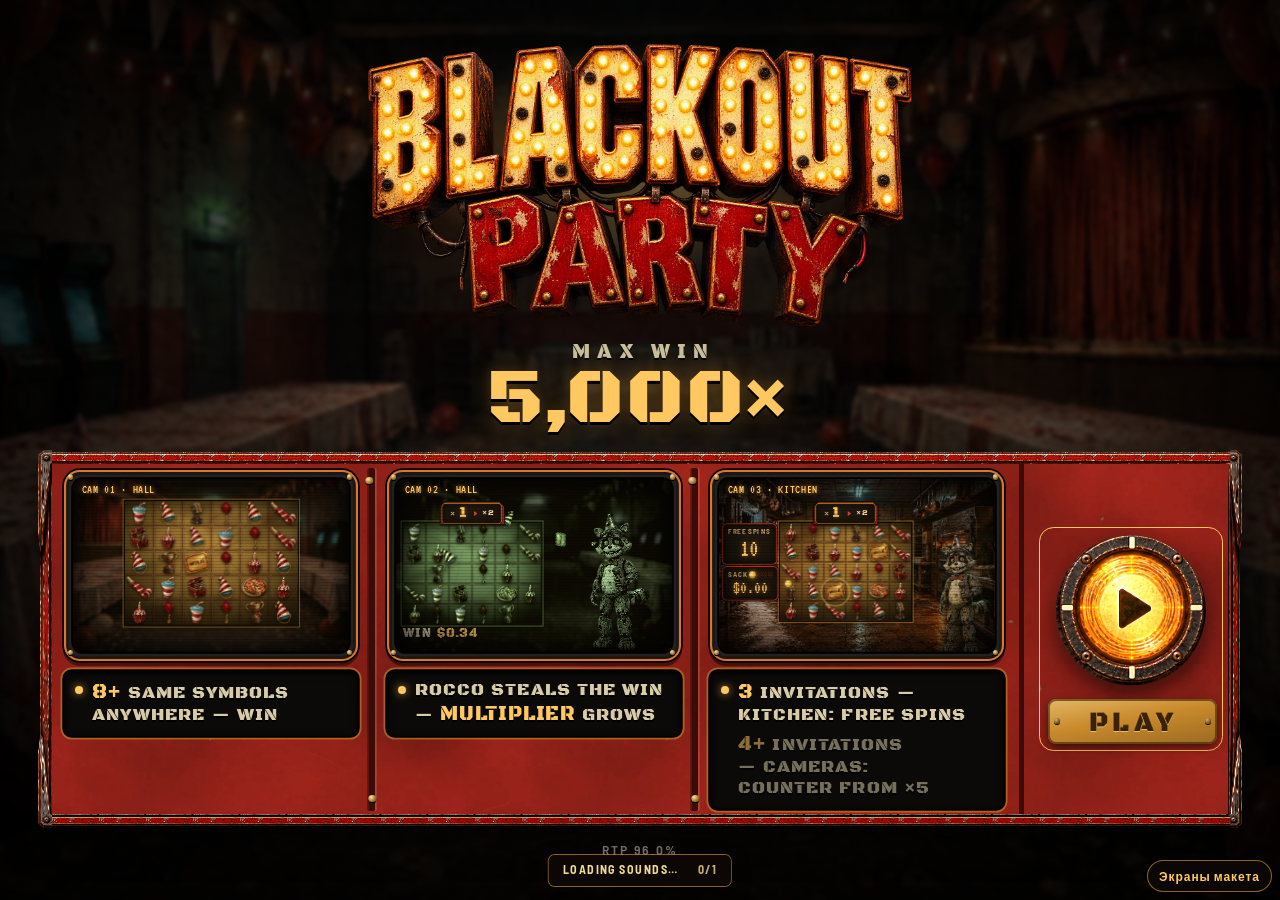
==== commit b12e83d2: "Обновление: окна в стиле FEATURES, Big Win без ламп с вариантами, монеты-жетоны из окошка WIN, REC б" ====
--- a/wrap.html
+++ b/wrap.html
@@ -1,4 +1,30 @@
-<script>(function(){var V=window.__BPV={"assets/audio/manifest-music.json":"cbb50baf","assets/audio/manifest-sfx.json":"9c9d6d06","assets/audio/music/bigwin-lounge-a.aac.mp4":"ab4923f8","assets/audio/music/bigwin-musicbox-a.aac.mp4":"8724e5cf","assets/audio/music/bigwin-musicbox-b.aac.mp4":"a3553640","assets/audio/music/bigwin-nightfunk-b.aac.mp4":"0f3c5422","assets/audio/music/bigwin-organ-a.aac.mp4":"3e207b2a","assets/audio/music/bigwin-synth-a.aac.mp4":"826f6648","assets/audio/music/bonus-arcade-1.aac.mp4":"b1fc65c7","assets/audio/music/bonus-disco-1.aac.mp4":"db5dbf26","assets/audio/music/bonus-drum-1.aac.mp4":"ce7000ab","assets/audio/music/bonus-funk-1.aac.mp4":"12b13df3","assets/audio/music/bonus-march-1.aac.mp4":"42994cf1","assets/audio/music/bonus-organ-1.aac.mp4":"29911f9e","assets/audio/music/bonus-surf-1.aac.mp4":"e164a0b0","assets/audio/music/bonus-swing-1.aac.mp4":"6206bcf7","assets/audio/music/cameras-hum-1.aac.mp4":"858bed3e","assets/audio/music/cameras-hum-2.aac.mp4":"979744b2","assets/audio/music/cameras-noir-1.aac.mp4":"dfe17070","assets/audio/music/cameras-noir-2.aac.mp4":"ad45d76e","assets/audio/music/cameras-piano-1.aac.mp4":"925fc606","assets/audio/music/cameras-pulse-1.aac.mp4":"9aa58cea","assets/audio/music/cameras-pulse-2.aac.mp4":"177181b8","assets/audio/music/cameras-sonar-1.aac.mp4":"68230d45","assets/audio/music/camlayer-crt-1.aac.mp4":"2e6f2505","assets/audio/music/camlayer-drone-1.aac.mp4":"8218dff6","assets/audio/music/camlayer-pulse-1.aac.mp4":"5550a44c","assets/audio/music/camlayer-tape-1.aac.mp4":"19286a1f","assets/audio/music/hall-ambient-1.aac.mp4":"cf57c136","assets/audio/music/hall-ambient-2.aac.mp4":"b7efd39f","assets/audio/music/hall-arcade-1.aac.mp4":"5c0e40da","assets/audio/music/hall-arcade-2.aac.mp4":"12be8374","assets/audio/music/hall-bossa-1.aac.mp4":"c6b819d8","assets/audio/music/hall-brushes-1.aac.mp4":"35886b2f","assets/audio/music/hall-carnival-1.aac.mp4":"c8fdca03","assets/audio/music/hall-carnival-2.aac.mp4":"7fb84f0b","assets/audio/music/hall-carousel-1.aac.mp4":"6b781e39","assets/audio/music/hall-carousel-2.aac.mp4":"6dcdef8a","assets/audio/music/hall-drift-1.aac.mp4":"e5091033","assets/audio/music/hall-hum-2.aac.mp4":"f41ea06f","assets/audio/music/hall-kalimba-1.aac.mp4":"4dca230c","assets/audio/music/hall-lounge-1.aac.mp4":"5444c38c","assets/audio/music/hall-lounge-2.aac.mp4":"2e20c635","assets/audio/music/hall-lullaby-1.aac.mp4":"8f9efcb8","assets/audio/music/hall-musicbox-1.aac.mp4":"90260402","assets/audio/music/hall-musicbox-2.aac.mp4":"a940918f","assets/audio/music/hall-padbells-1.aac.mp4":"34d99841","assets/audio/music/hall-padbells-2.aac.mp4":"884dfc53","assets/audio/music/hall-tape-2.aac.mp4":"bad13b27","assets/audio/music/hall-trattoria-1.aac.mp4":"d4593b78","assets/audio/music/hall-trattoria-2.aac.mp4":"5ae5039b","assets/audio/music/hall-vhs-1.aac.mp4":"0fa29e6e","assets/audio/music/hall-wall-1.aac.mp4":"47267da6","assets/audio/music/kitchen-arcade-1.aac.mp4":"3198c434","assets/audio/music/kitchen-arcade-2.aac.mp4":"e867d89f","assets/audio/music/kitchen-funk-1.aac.mp4":"e82aa778","assets/audio/music/kitchen-groove-1.aac.mp4":"8d1c84a1","assets/audio/music/kitchen-groove-2.aac.mp4":"6b4e97f9","assets/audio/music/kitchen-pizzicato-1.aac.mp4":"e68b3e27","assets/audio/music/kitchen-trattoria-1.aac.mp4":"6a830877","assets/audio/music/kitchen-trattoria-2.aac.mp4":"1b10f70c","assets/audio/music/maxwin-lounge-a.aac.mp4":"9ed2a5e9","assets/audio/music/maxwin-musicbox-a.aac.mp4":"b90e38f9","assets/audio/music/maxwin-nightfunk-b.aac.mp4":"9495a7b1","assets/audio/music/maxwin-organ-a.aac.mp4":"fa32699c","assets/audio/music/maxwin-organ-b.aac.mp4":"9323064d","assets/audio/music/maxwin-synth-a.aac.mp4":"a907e3c4","assets/audio/music/welcome-hall-1.aac.mp4":"76453c78","assets/audio/music/welcome-lounge-1.aac.mp4":"c69037e4","assets/audio/notes-sfx.json":"d1dd5c7b","assets/audio/sfx/amb-cameras-A1.aac.mp4":"00713ea9","assets/audio/sfx/amb-cameras-A1.ogg":"b33c1af2","assets/audio/sfx/amb-cameras-B1.aac.mp4":"af8da792","assets/audio/sfx/amb-cameras-B1.ogg":"bb39d389","assets/audio/sfx/amb-cameras-C1.aac.mp4":"6cd7f7a7","assets/audio/sfx/amb-cameras-C1.ogg":"26b8389e","assets/audio/sfx/amb-cameras-D1.aac.mp4":"467b7396","assets/audio/sfx/amb-cameras-D1.ogg":"a132b817","assets/audio/sfx/amb-cameras-E1.aac.mp4":"5b2a4e7c","assets/audio/sfx/amb-cameras-E1.ogg":"54ff397a","assets/audio/sfx/amb-cameras-F1.aac.mp4":"b990ed1a","assets/audio/sfx/amb-cameras-F1.ogg":"f6b875af","assets/audio/sfx/amb-hall-A1.aac.mp4":"86fab82e","assets/audio/sfx/amb-hall-A1.ogg":"48ce6431","assets/audio/sfx/amb-hall-B1.aac.mp4":"a6391c84","assets/audio/sfx/amb-hall-B1.ogg":"ebfe8ed5","assets/audio/sfx/amb-hall-C1.aac.mp4":"34af2dba","assets/audio/sfx/amb-hall-C1.ogg":"1322da99","assets/audio/sfx/amb-hall-D1.aac.mp4":"5605223e","assets/audio/sfx/amb-hall-D1.ogg":"82fa8f60","assets/audio/sfx/amb-hall-E1.aac.mp4":"29910032","assets/audio/sfx/amb-hall-E1.ogg":"0255d7ac","assets/audio/sfx/amb-hall-F1.aac.mp4":"7ec0cb87","assets/audio/sfx/amb-hall-F1.ogg":"eb1eef46","assets/audio/sfx/amb-kitchen-A1.aac.mp4":"82f55de2","assets/audio/sfx/amb-kitchen-A1.ogg":"1f542c6e","assets/audio/sfx/amb-kitchen-B1.aac.mp4":"d5dba807","assets/audio/sfx/amb-kitchen-B1.ogg":"76b18141","assets/audio/sfx/amb-kitchen-C1.aac.mp4":"13e901b1","assets/audio/sfx/amb-kitchen-C1.ogg":"2a728768","assets/audio/sfx/amb-kitchen-D1.aac.mp4":"16c4fd76","assets/audio/sfx/amb-kitchen-D1.ogg":"86ea8e92","assets/audio/sfx/amb-kitchen-E1.aac.mp4":"bdb24398","assets/audio/sfx/amb-kitchen-E1.ogg":"09a68300","assets/audio/sfx/amb-kitchen-F1.aac.mp4":"dca37089","assets/audio/sfx/amb-kitchen-F1.ogg":"c6734e9a","assets/audio/sfx/scatter-anticipation-A1.aac.mp4":"681decfd","assets/audio/sfx/scatter-anticipation-B1.aac.mp4":"4f8b6856","assets/audio/sfx/scatter-anticipation-C1.aac.mp4":"52ba52ef","assets/audio/sfx/scatter-anticipation-D1.aac.mp4":"2fd9415f","assets/audio/sfx/scatter-anticipation-E1.aac.mp4":"719ba997","assets/audio/sfx/scatter-anticipation-F1.aac.mp4":"4c76a220","assets/audio/sfxpack-A.aac.mp4":"c30a3095","assets/audio/sfxpack-A.ogg":"b0f0f9b3","assets/audio/sfxpack-B.aac.mp4":"277f2bea","assets/audio/sfxpack-B.ogg":"37b47909","assets/audio/sfxpack-C.aac.mp4":"b6f71e2d","assets/audio/sfxpack-C.ogg":"0981cdeb","assets/audio/sfxpack-D.aac.mp4":"e161b1bb","assets/audio/sfxpack-D.ogg":"8c751411","assets/audio/sfxpack-E.aac.mp4":"d6e4aa8e","assets/audio/sfxpack-E.ogg":"f16adce1","assets/audio/sfxpack-F.aac.mp4":"06702d4a","assets/audio/sfxpack-F.ogg":"9277b8f8","assets/bg-hall-landscape.webp":"db13a588","assets/bg-hall-portrait.webp":"47523805","assets/bg-kitchen-landscape.webp":"348a9fb4","assets/bg-kitchen-portrait.webp":"6fb02370","assets/bg-security-landscape.webp":"45584496","assets/bg-security-portrait.webp":"d97431fb","assets/camfeeds/corr-walk1.hevc.mp4":"ca97a337","assets/camfeeds/corr-walk1.webm":"1e6da7bd","assets/camfeeds/corr-walk2.hevc.mp4":"1126d85b","assets/camfeeds/corr-walk2.webm":"ff5b8b48","assets/camfeeds/hall-walk1.hevc.mp4":"e18875bc","assets/camfeeds/hall-walk1.webm":"14967335","assets/camfeeds/hall-walk2.hevc.mp4":"2f0c44c0","assets/camfeeds/hall-walk2.webm":"7d69ab72","assets/camfeeds/hall.webp":"60a615fe","assets/camfeeds/kitchen-walk1.hevc.mp4":"6f8084a5","assets/camfeeds/kitchen-walk1.webm":"9bf27727","assets/camfeeds/kitchen-walk2.hevc.mp4":"8081d9d3","assets/camfeeds/kitchen-walk2.webm":"56d451db","assets/camfeeds/kitchen.webp":"81b93c89","assets/cards/poster-cameras.webp":"6268f434","assets/cards/poster-double.webp":"e0a78e97","assets/cards/poster-hungry.webp":"80a0912c","assets/cards/poster-kitchen.webp":"eb44cdf1","assets/feat-machine.webp":"0009aaa7","assets/feat-strip.webp":"c3bec0e4","assets/fx/lamp.png":"5303922a","assets/fx/mon.json":"322dd7f3","assets/fx/mon0.png":"adc7ffc7","assets/fx/mon1.png":"c749236e","assets/fx/mon2.png":"a94b763c","assets/fx/mon3.png":"d7efdff2","assets/hud-frames/a-rv1.webp":"97006536","assets/hud-frames/a-rv2.webp":"ad672f03","assets/hud-frames/a.webp":"7ef515bd","assets/hud-frames/b-bolt1.webp":"36a7d012","assets/hud-frames/b-bolt2.webp":"925a9b13","assets/hud-frames/b.webp":"801da543","assets/hud-frames/c-scr1.webp":"ecc23845","assets/hud-frames/c-scr2.webp":"2a55c6c1","assets/hud-frames/c.webp":"aa3cbdc1","assets/hud-frames/d-brk-b.webp":"d6784f4d","assets/hud-frames/d-brk-m.webp":"61f63e44","assets/hud-frames/d-brk-t.webp":"bc35250b","assets/hud-frames/d-dark.webp":"92c49093","assets/hud-frames/d-ochre.webp":"221e41b9","assets/hud-frames/e.webp":"564b8b1c","assets/hud-frames/f-w1.webp":"0a837a6a","assets/hud-frames/f-w2.webp":"6c9e6597","assets/hud-frames/f-w3.webp":"356f9f5e","assets/hud-frames/f.webp":"a2350c8a","assets/ill-mode-cameras.webp":"590360ca","assets/ill-mode-kitchen.webp":"45c8e5c6","assets/plates-all/cork.webp":"0b93af76","assets/plates-all/ref-buy.webp":"8156be56","assets/plates-all/ref-m1.webp":"db86de91","assets/plates-note/paper.webp":"0b9b4844","assets/plates-note/tape-a.webp":"d905b746","assets/plates-note/tape-b.webp":"e22e64cc","assets/plates-note/tape-c.webp":"1f851545","assets/plates-redmetal/cabinet-mid.webp":"67bb4956","assets/plates-redmetal/cabinet.webp":"36179d14","assets/plates-redmetal/castiron-mid.webp":"b440f640","assets/plates-redmetal/castiron.webp":"f073d401","assets/plates-redmetal/enamel-mid.webp":"ad125c1f","assets/plates-redmetal/enamel.webp":"912b1cb3","assets/plates-redmetal/firebox-mid.webp":"afd1e72e","assets/plates-redmetal/firebox.webp":"a98c877a","assets/plates-redmetal/jukebox-mid.webp":"61eff875","assets/plates-redmetal/jukebox.webp":"76bea074","assets/plates-redmetal/marquee-mid.webp":"28186312","assets/plates-redmetal/marquee.webp":"b6f68da2","assets/plates-redmetal/riveted-mid.webp":"054bb816","assets/plates-redmetal/riveted.webp":"9c849e4e","assets/plates-redmetal/toolbox-mid.webp":"af24a92b","assets/plates-redmetal/toolbox.webp":"17e3c087","assets/plates-redmetal2/crate-mid.webp":"661b8279","assets/plates-redmetal2/crate.webp":"7c682dae","assets/plates-redmetal2/elevator-mid.webp":"f10bf95e","assets/plates-redmetal2/elevator.webp":"9cc57759","assets/plates-redmetal2/gaspump-mid.webp":"4ec28e71","assets/plates-redmetal2/gaspump.webp":"53b3992e","assets/plates-redmetal2/pinball-mid.webp":"e76fa577","assets/plates-redmetal2/pinball.webp":"db08e3fe","assets/plates-redmetal2/safe-mid.webp":"45a3b5c0","assets/plates-redmetal2/safe.webp":"7d07b4bf","assets/plates-redmetal2/slotcab-mid.webp":"fc9247a3","assets/plates-redmetal2/slotcab.webp":"1f41f3f7","assets/plates-redmetal2/ticket-mid.webp":"4bdcfcff","assets/plates-redmetal2/ticket.webp":"60f2758e","assets/plates-redmetal2/warning-mid.webp":"a09a7c51","assets/plates-redmetal2/warning.webp":"aa30d372","assets/plates2/enamel-cream.webp":"c8feb0dc","assets/plates2/hardboard.webp":"ed93f575","assets/plates2/paper-a.webp":"2e24fe06","assets/plates2/paper-b.webp":"636aec41","assets/plates2/rust.webp":"8f5a5d93","assets/plates2/scratch.webp":"7673a87d","assets/plates2/tape.webp":"730cc687","assets/plates2/wax.webp":"57e634ea","assets/plates2/wood-green.webp":"2a798639","assets/plates3/banner.webp":"5f902a17","assets/plates3/carnival.webp":"42e21e4c","assets/plates3/chalk.webp":"016d19ea","assets/plates3/crt.webp":"f233b57d","assets/plates3/curtain.webp":"4cbb4e00","assets/plates3/jukebox.webp":"7ebb586c","assets/plates3/pizzabox.webp":"de1e8cea","assets/plates3/prize.webp":"cd47dafb","assets/plates3/toolbox.webp":"c2e160ad","assets/rocco-A1-v2.webp":"7af58111","assets/rocco-A2.webp":"56730453","assets/rocco/A-rub.hevc.mp4":"b2242518","assets/rocco/A-rub.webm":"bd09cc97","assets/rocco/BW-cheer-dance.hevc.mp4":"52b626f6","assets/rocco/BW-cheer-dance.webm":"1d96dd76","assets/rocco/BW-cheer-in.hevc.mp4":"d61f95e2","assets/rocco/BW-cheer-in.webm":"6371f3bf","assets/rocco/BW-cheer-jump.hevc.mp4":"622e456b","assets/rocco/BW-cheer-jump.webm":"c306af72","assets/rocco/BW-cheer-out.hevc.mp4":"55868ce3","assets/rocco/BW-cheer-out.webm":"23e4e5ac","assets/rocco/BW-cheer-yes.hevc.mp4":"8987427d","assets/rocco/BW-cheer-yes.webm":"4921883f","assets/rocco/BW-cheer.hevc.mp4":"8d114acf","assets/rocco/BW-cheer.webm":"02eccef9","assets/rocco/BW-idle.hevc.mp4":"f95ffb23","assets/rocco/BW-idle.webm":"9a8c1a95","assets/rocco/BW-max.hevc.mp4":"41177a2b","assets/rocco/BW-max.webm":"da701145","assets/rocco/C-stare.mp4":"f7e04c16","assets/rocco/C-vanish.mp4":"0d586d96","assets/rocco/C-walk.mp4":"08a5fbb3","assets/rocco/H-belly.hevc.mp4":"38c0c818","assets/rocco/H-belly.webm":"0f463869","assets/rocco/H-bowdust.hevc.mp4":"4b16ef91","assets/rocco/H-bowdust.webm":"02513db9","assets/rocco/H-bowslide.hevc.mp4":"3a592deb","assets/rocco/H-bowslide.webm":"de036078","assets/rocco/H-bowtips.hevc.mp4":"394a8471","assets/rocco/H-bowtips.webm":"d8937970","assets/rocco/H-cheer3.hevc.mp4":"791f4ff4","assets/rocco/H-cheer3.webm":"cf958c79","assets/rocco/H-grab6.hevc.mp4":"777ee300","assets/rocco/H-grab6.webm":"dba8804f","assets/rocco/H-hat.hevc.mp4":"36c0a3cd","assets/rocco/H-hat.webm":"60a89f76","assets/rocco/H-idle.hevc.mp4":"f95ffb23","assets/rocco/H-idle.webm":"a4f8a8f0","assets/rocco/H-lean.hevc.mp4":"d48ae61f","assets/rocco/H-lean.webm":"fd157aa5","assets/rocco/H-lever.hevc.mp4":"d7dc5613","assets/rocco/H-lever.webm":"53cec004","assets/rocco/H-look.hevc.mp4":"2fdfbada","assets/rocco/H-look.webm":"7f90aeb7","assets/rocco/H-mic.hevc.mp4":"02b792d7","assets/rocco/H-mic.webm":"4b8f6a19","assets/rocco/H-punch5.hevc.mp4":"bc9d6f2f","assets/rocco/H-punch5.webm":"42bfc7e1","assets/rocco/H-rock.hevc.mp4":"6cfdc11a","assets/rocco/H-rock.webm":"f8e6039e","assets/rocco/H-swallow4.hevc.mp4":"63aa107f","assets/rocco/H-swallow4.mouth.json":"53f4732f","assets/rocco/H-swallow4.webm":"8002f9b9","assets/rocco/H-sway.hevc.mp4":"907b4fd6","assets/rocco/H-sway.webm":"54f5005d","assets/rocco/H-throw.hevc.mp4":"c4b1f23a","assets/rocco/H-throw.webm":"d524d054","assets/rocco/H-toss2.hevc.mp4":"e189b662","assets/rocco/H-toss2.webm":"3b808378","assets/rocco/H-wave.hevc.mp4":"c28e5075","assets/rocco/H-wave.webm":"8d9501ea","assets/rocco/I-glitch.hevc.mp4":"c22a9d4a","assets/rocco/I-glitch.webm":"d0c64fc0","assets/rocco/I-hat.hevc.mp4":"bd25955f","assets/rocco/I-hat.webm":"0a89fbbe","assets/rocco/I-look.hevc.mp4":"00ea854c","assets/rocco/I-look.webm":"5e84a8b2","assets/rocco/I-mic.hevc.mp4":"cc6d0bb6","assets/rocco/I-mic.webm":"6872885b","assets/rocco/I-sway.hevc.mp4":"b543eebf","assets/rocco/I-sway.webm":"cf673615","assets/rocco/I-wave.hevc.mp4":"80eed110","assets/rocco/I-wave.webm":"402c33f0","assets/rocco/K-cheer.hevc.mp4":"48ba24c6","assets/rocco/K-cheer.webm":"1f32f304","assets/rocco/K-dump.hevc.mp4":"b75739b3","assets/rocco/K-dump.webm":"321b0734","assets/rocco/KS-handoff.hevc.mp4":"72fbc2b0","assets/rocco/KS-handoff.webm":"4438b143","assets/rocco/KS-pawempty2.hevc.mp4":"e75d8638","assets/rocco/KS-pawempty2.webm":"00e93b8e","assets/rocco/KS-pawpour.hevc.mp4":"094d02a9","assets/rocco/KS-pawpour.webm":"dadb48fb","assets/rocco/KS-rub.hevc.mp4":"4eece393","assets/rocco/KS-rub.webm":"eb836109","assets/rocco/KS-sackroc.hevc.mp4":"4642ddac","assets/rocco/KS-sackroc.webm":"e5769cfd","assets/rocco/KS-sniff.hevc.mp4":"b193b039","assets/rocco/KS-sniff.webm":"8258a3aa","assets/rocco/L-column.hevc.mp4":"b7a69262","assets/rocco/L-column.webm":"fed61ba8","assets/rocco/L-idle.hevc.mp4":"5065ed64","assets/rocco/L-idle.webm":"7e4d37c8","assets/rocco/L-stare.hevc.mp4":"d063103c","assets/rocco/L-stare.webm":"a789e180","assets/rocco/P-giggle.hevc.mp4":"a4c8c6ed","assets/rocco/P-giggle.webm":"7fc416cf","assets/rocco/R-breaker.hevc.mp4":"4804f45a","assets/rocco/R-breaker.webm":"7b73298e","assets/rocco/R-grab.hevc.mp4":"b1a1c2f5","assets/rocco/R-grab.webm":"b7f66dca","assets/rocco/R-grab2.hevc.mp4":"a195c93a","assets/rocco/R-grab2.webm":"b5c5ed89","assets/rocco/R-punch.hevc.mp4":"77037c68","assets/rocco/R-punch.webm":"a40a2ca0","assets/rocco/R-slam.hevc.mp4":"9b1aa39f","assets/rocco/R-slam.webm":"ae9915f6","assets/rocco/R-throw.hevc.mp4":"371769d7","assets/rocco/R-throw.webm":"ceca0a70","assets/rocco/T-wake.hevc.mp4":"d8b90fde","assets/rocco/T-wake.webm":"c618a840","assets/rocco/W-clap.hevc.mp4":"72864b13","assets/rocco/W-clap.webm":"8edbd33b","assets/rocco/W-dance.hevc.mp4":"32e3a3da","assets/rocco/W-dance.webm":"94221d0e","assets/rocco/W-grab.hevc.mp4":"ceeae659","assets/rocco/W-grab.webm":"ba40c493","assets/rocco/W-grab2.hevc.mp4":"8bd9fdf7","assets/rocco/W-grab2.webm":"a15ab012","assets/rocco/W-huge.hevc.mp4":"a66c4758","assets/rocco/W-huge.webm":"7d15607a","assets/rocco/W-reach.hevc.mp4":"d5a393ee","assets/rocco/W-reach.webm":"4f1a6498","assets/rocco/cam-C0.webp":"7b3c5446","assets/rocco/cam-C1.webp":"bd0e6f81","assets/rocco/cam-C2.webp":"e8049a72","assets/rocco/cam-C3.webp":"110fdb2a","assets/rocco/paw.png":"8e83905b","assets/rocco/paw2-arm.webp":"7d0d42d9","assets/rocco/paw2-fingers.webp":"c3b68935","assets/rocco/paw2-palm.webp":"aa3c997d","assets/rocco/paw2.json":"23b1e837","assets/rocco/paw3-arm.webp":"24f285dc","assets/rocco/paw3-fingers.webp":"dc5061c5","assets/rocco/paw3-palm.webp":"3ac68c93","assets/rocco/paw3.json":"04abe3c8","assets/rocco/paw4-arm.webp":"16171b90","assets/rocco/paw4-fingers.webp":"3759e79a","assets/rocco/paw4-palm.webp":"acc259ed","assets/rocco/paw4.json":"a478a713","assets/rocco/paw5-arm.webp":"1721894d","assets/rocco/paw5-fingers.webp":"2d5e9a0f","assets/rocco/paw5-palm.webp":"51e1d5ed","assets/rocco/paw5.json":"83989cbe","assets/sym-camera-t1.webp":"06fe0000","assets/sym-camera-t2.webp":"a92d73ee","assets/sym-camera-t3.webp":"cf5ea65e","assets/sym-high-gift.webp":"48dc7003","assets/sym-high-mask.webp":"5fe88702","assets/sym-high-mic.webp":"3ea84967","assets/sym-high-pizza.webp":"9f351904","assets/sym-low-balloon.webp":"8311530e","assets/sym-low-cup.webp":"cf022fd6","assets/sym-low-cupcake.webp":"e9484ede","assets/sym-low-hat.webp":"72bad15f","assets/sym-low-horn.webp":"40e4fd24","assets/sym-rocco-monitor.webp":"befd73ae","assets/sym-scatter-invitation.webp":"2b66e00e","assets/sym-wild.webp":"1ec9fb11","assets/trans/curtain.webp":"4643574b","assets/trans/shutter.webp":"77e3a129","assets/ui/logo-base.webp":"94d97740","assets/ui/logo-y.webp":"0c179c32","assets/ui/logo.webp":"085b4520","assets/ui2/dlg-band.webp":"a8b6ed1e","assets/ui2/dlg-frame.webp":"ccd1fa04","assets/ui2/dlg-screw.svg":"3cc07b0a","assets/ui2/frame1.webp":"b08f78ed","assets/ui2/panel-frame.webp":"5e3ed38e","assets/ui2/pod1-auto.webp":"baedb196","assets/ui2/pod1-full.webp":"d0e1e5c7","assets/ui2/pod1-lr.webp":"4ac55cc1","assets/ui2/pod1-lrw.webp":"013ab28b","assets/ui2/pod1-menu.webp":"58408c11","assets/ui2/pod1-minus.webp":"4ec0b28a","assets/ui2/pod1-play-blank.webp":"8e499859","assets/ui2/pod1-play.webp":"f775aaa9","assets/ui2/pod1-plus.webp":"3bcab40d","assets/ui2/pod1-sound.webp":"3d26e7d5","assets/ui2/pod1-tile-clean.webp":"be317735","assets/ui2/pod1-tile.webp":"3dc41858","assets/ui2/pod1-win-balance.webp":"1edbe685","assets/ui2/pod1-win-bet.webp":"99df8154","assets/uikit/hud-m1-chips.webp":"f243623a","assets/uikit/hud-m1-grain.webp":"a92e4f72","assets/uikit/hud-m1-rust.webp":"7da0f75f","assets/uikit/hud-m1-wear.webp":"397f1991","assets/uikit/rocco-hall-still.webp":"e84841bf","assets/uikit/steel-gun.webp":"a3bcd854","assets/uikit/steel-red.webp":"e884f8e5","assets/uikit/wood-oxblood.webp":"8f4f1610","audio.js":"662cffaf","bigwin-fx.js":"95710797","bigwin-rocco.js":"457dd24b","bigwin-show.js":"f80e160c","bonus-ui.css":"ade63fcd","bonus-ui.js":"ef2f8617","buy-board.css":"cb3e9692","buy-board.js":"3d55f946","camfeeds.js":"6419486b","cams-rec.js":"70ab3a4a","collect.js":"b574bb61","dialogs-f-auto.js":"829c1fda","dialogs-f.js":"63ee8a8c","feature-cards.html":"f1c49045","field-table.js":"cee9d6c6","fonts/AlfaSlabOne-Regular.ttf":"08fb3e65","fonts/AllertaStencil-Regular.ttf":"18ed422b","fonts/BarlowSemiCondensed-Bold.ttf":"d6e7dfaa","fonts/BarlowSemiCondensed-SemiBold.ttf":"7f77e067","fonts/BigShouldersStencilDisplay-VF.ttf":"5dd4e537","fonts/BlackOpsOne-Regular.ttf":"a51bebbc","fonts/BowlbyOneSC-Regular.ttf":"ff81f3fd","fonts/Bungee-Regular.ttf":"985db0d5","fonts/BungeeInline-Regular.ttf":"0444b261","fonts/Goldman-Bold.ttf":"2c39d25f","fonts/Graduate-Regular.ttf":"300dc6f4","fonts/LuckiestGuy-Regular.ttf":"0bcd76d9","fonts/RussoOne-Regular.ttf":"c05ca5b6","fonts/Rye-Regular.ttf":"2dcafff1","fonts/SairaStencilOne-Regular.ttf":"65204b60","fonts/SpecialElite-Regular.ttf":"3aae0bad","fonts/SquadaOne-Regular.ttf":"5ea659ea","fonts/Staatliches-Regular.ttf":"fe3783e0","fonts/StardosStencil-Bold.ttf":"8a572bee","fonts/Teko-VF.ttf":"4b78b2e2","fonts/TitanOne-Regular.ttf":"ae17e555","fonts/VT323-Regular.ttf":"5b82551f","hl.js":"7e31ea70","hud-variants-anim.txt":"80cafd22","hud-variants.html":"e123dc83","index.html":"b0d45272","loadgate.js":"56874674","maxwin-text.html":"633057f8","maxwin-variants.html":"4f2bb80b","money.js":"d0321910","plates-all.html":"08c69ec5","plates-note.js":"4ad9a550","plates-redmetal.html":"bf6d8882","plates-variants.html":"f96e6783","plates-variants2.html":"c7edd2fe","play-plaques.html":"4b0c25ed","punchfx-blackout.js":"d4115df0","punchfx-glass.js":"0e8588cb","punchfx-ribbon.js":"ca1c287f","punchfx-scatter.js":"c5c45463","punchfx-shake.js":"703a52ef","punchhit.js":"800a26d9","rocco-alive.js":"e6f1cde2","rocco-flow.js":"63183843","rocco-neutral.js":"f9539bff","rocco-touch.js":"c6d3f46d","sack.js":"613eeb86","scene-trans.js":"804812af","sound-board.html":"abe1725e","test-panel.js":"d3ecd31f","transitions.html":"e80879e7","transitions2.html":"014fc759","transitions3.html":"465785ee","ui.js":"9332a46a","welcome-cams.js":"73a07dd9","welcome-desk.html":"41889b47","welcome.js":"94773ee8","winamt.css":"1d513c7f","winamt.js":"935cd802","wincel.js":"109be23a","winfx.js":"b2c35abd","wrap.html":"61ef94b4"},C={},B=document.baseURI.replace(/[?#].*$/,'').replace(/[^\/]*$/,'');
+<script>(function(){var V=window.__BPV={"assets/audio/manifest-music.json":"cbb50baf","assets/audio/manifest-sfx.json":"9c9d6d06","assets/audio/music/bigwin-lounge-a.aac.mp4":"ab4923f8","assets/audio/music/bigwin-musicbox-a.aac.mp4":"8724e5cf","assets/audio/music/bigwin-musicbox-b.aac.mp4":"a3553640","assets/audio/music/bigwin-nightfunk-b.aac.mp4":"0f3c5422","assets/audio/music/bigwin-organ-a.aac.mp4":"3e207b2a","assets/audio/music/bigwin-synth-a.aac.mp4":"826f6648","assets/audio/music/bonus-arcade-1.aac.mp4":"b1fc65c7","assets/audio/music/bonus-disco-1.aac.mp4":"db5dbf26","assets/audio/music/bonus-drum-1.aac.mp4":"ce7000ab","assets/audio/music/bonus-funk-1.aac.mp4":"12b13df3","assets/audio/music/bonus-march-1.aac.mp4":"42994cf1","assets/audio/music/bonus-organ-1.aac.mp4":"29911f9e","assets/audio/music/bonus-surf-1.aac.mp4":"e164a0b0","assets/audio/music/bonus-swing-1.aac.mp4":"6206bcf7","assets/audio/music/cameras-hum-1.aac.mp4":"858bed3e","assets/audio/music/cameras-hum-2.aac.mp4":"979744b2","assets/audio/music/cameras-noir-1.aac.mp4":"dfe17070","assets/audio/music/cameras-noir-2.aac.mp4":"ad45d76e","assets/audio/music/cameras-piano-1.aac.mp4":"925fc606","assets/audio/music/cameras-pulse-1.aac.mp4":"9aa58cea","assets/audio/music/cameras-pulse-2.aac.mp4":"177181b8","assets/audio/music/cameras-sonar-1.aac.mp4":"68230d45","assets/audio/music/camlayer-crt-1.aac.mp4":"2e6f2505","assets/audio/music/camlayer-drone-1.aac.mp4":"8218dff6","assets/audio/music/camlayer-pulse-1.aac.mp4":"5550a44c","assets/audio/music/camlayer-tape-1.aac.mp4":"19286a1f","assets/audio/music/hall-ambient-1.aac.mp4":"cf57c136","assets/audio/music/hall-ambient-2.aac.mp4":"b7efd39f","assets/audio/music/hall-arcade-1.aac.mp4":"5c0e40da","assets/audio/music/hall-arcade-2.aac.mp4":"12be8374","assets/audio/music/hall-bossa-1.aac.mp4":"c6b819d8","assets/audio/music/hall-brushes-1.aac.mp4":"35886b2f","assets/audio/music/hall-carnival-1.aac.mp4":"c8fdca03","assets/audio/music/hall-carnival-2.aac.mp4":"7fb84f0b","assets/audio/music/hall-carousel-1.aac.mp4":"6b781e39","assets/audio/music/hall-carousel-2.aac.mp4":"6dcdef8a","assets/audio/music/hall-drift-1.aac.mp4":"e5091033","assets/audio/music/hall-hum-2.aac.mp4":"f41ea06f","assets/audio/music/hall-kalimba-1.aac.mp4":"4dca230c","assets/audio/music/hall-lounge-1.aac.mp4":"5444c38c","assets/audio/music/hall-lounge-2.aac.mp4":"2e20c635","assets/audio/music/hall-lullaby-1.aac.mp4":"8f9efcb8","assets/audio/music/hall-musicbox-1.aac.mp4":"90260402","assets/audio/music/hall-musicbox-2.aac.mp4":"a940918f","assets/audio/music/hall-padbells-1.aac.mp4":"34d99841","assets/audio/music/hall-padbells-2.aac.mp4":"884dfc53","assets/audio/music/hall-tape-2.aac.mp4":"bad13b27","assets/audio/music/hall-trattoria-1.aac.mp4":"d4593b78","assets/audio/music/hall-trattoria-2.aac.mp4":"5ae5039b","assets/audio/music/hall-vhs-1.aac.mp4":"0fa29e6e","assets/audio/music/hall-wall-1.aac.mp4":"47267da6","assets/audio/music/kitchen-arcade-1.aac.mp4":"3198c434","assets/audio/music/kitchen-arcade-2.aac.mp4":"e867d89f","assets/audio/music/kitchen-funk-1.aac.mp4":"e82aa778","assets/audio/music/kitchen-groove-1.aac.mp4":"8d1c84a1","assets/audio/music/kitchen-groove-2.aac.mp4":"6b4e97f9","assets/audio/music/kitchen-pizzicato-1.aac.mp4":"e68b3e27","assets/audio/music/kitchen-trattoria-1.aac.mp4":"6a830877","assets/audio/music/kitchen-trattoria-2.aac.mp4":"1b10f70c","assets/audio/music/maxwin-lounge-a.aac.mp4":"9ed2a5e9","assets/audio/music/maxwin-musicbox-a.aac.mp4":"b90e38f9","assets/audio/music/maxwin-nightfunk-b.aac.mp4":"9495a7b1","assets/audio/music/maxwin-organ-a.aac.mp4":"fa32699c","assets/audio/music/maxwin-organ-b.aac.mp4":"9323064d","assets/audio/music/maxwin-synth-a.aac.mp4":"a907e3c4","assets/audio/music/welcome-hall-1.aac.mp4":"76453c78","assets/audio/music/welcome-lounge-1.aac.mp4":"c69037e4","assets/audio/notes-sfx.json":"d1dd5c7b","assets/audio/sfx/amb-cameras-A1.aac.mp4":"00713ea9","assets/audio/sfx/amb-cameras-A1.ogg":"f6b4d6f9","assets/audio/sfx/amb-cameras-B1.aac.mp4":"af8da792","assets/audio/sfx/amb-cameras-B1.ogg":"7ca9132e","assets/audio/sfx/amb-cameras-C1.aac.mp4":"6cd7f7a7","assets/audio/sfx/amb-cameras-C1.ogg":"cda48aa8","assets/audio/sfx/amb-cameras-D1.aac.mp4":"467b7396","assets/audio/sfx/amb-cameras-D1.ogg":"08e142f0","assets/audio/sfx/amb-cameras-E1.aac.mp4":"5b2a4e7c","assets/audio/sfx/amb-cameras-E1.ogg":"cce9377f","assets/audio/sfx/amb-cameras-F1.aac.mp4":"b990ed1a","assets/audio/sfx/amb-cameras-F1.ogg":"ee8f7d85","assets/audio/sfx/amb-hall-A1.aac.mp4":"86fab82e","assets/audio/sfx/amb-hall-A1.ogg":"00d4f0e4","assets/audio/sfx/amb-hall-B1.aac.mp4":"a6391c84","assets/audio/sfx/amb-hall-B1.ogg":"9d6b4228","assets/audio/sfx/amb-hall-C1.aac.mp4":"34af2dba","assets/audio/sfx/amb-hall-C1.ogg":"f4a846b2","assets/audio/sfx/amb-hall-D1.aac.mp4":"5605223e","assets/audio/sfx/amb-hall-D1.ogg":"be4777a0","assets/audio/sfx/amb-hall-E1.aac.mp4":"29910032","assets/audio/sfx/amb-hall-E1.ogg":"5dc432b0","assets/audio/sfx/amb-hall-F1.aac.mp4":"7ec0cb87","assets/audio/sfx/amb-hall-F1.ogg":"5ed46674","assets/audio/sfx/amb-kitchen-A1.aac.mp4":"82f55de2","assets/audio/sfx/amb-kitchen-A1.ogg":"0c6a85f3","assets/audio/sfx/amb-kitchen-B1.aac.mp4":"d5dba807","assets/audio/sfx/amb-kitchen-B1.ogg":"de3947a2","assets/audio/sfx/amb-kitchen-C1.aac.mp4":"13e901b1","assets/audio/sfx/amb-kitchen-C1.ogg":"aa3aa92a","assets/audio/sfx/amb-kitchen-D1.aac.mp4":"16c4fd76","assets/audio/sfx/amb-kitchen-D1.ogg":"f5c69d04","assets/audio/sfx/amb-kitchen-E1.aac.mp4":"bdb24398","assets/audio/sfx/amb-kitchen-E1.ogg":"d33995df","assets/audio/sfx/amb-kitchen-F1.aac.mp4":"dca37089","assets/audio/sfx/amb-kitchen-F1.ogg":"5068a291","assets/audio/sfx/scatter-anticipation-A1.aac.mp4":"681decfd","assets/audio/sfx/scatter-anticipation-B1.aac.mp4":"4f8b6856","assets/audio/sfx/scatter-anticipation-C1.aac.mp4":"52ba52ef","assets/audio/sfx/scatter-anticipation-D1.aac.mp4":"2fd9415f","assets/audio/sfx/scatter-anticipation-E1.aac.mp4":"719ba997","assets/audio/sfx/scatter-anticipation-F1.aac.mp4":"4c76a220","assets/audio/sfxpack-A.aac.mp4":"c30a3095","assets/audio/sfxpack-A.ogg":"192b1384","assets/audio/sfxpack-B.aac.mp4":"277f2bea","assets/audio/sfxpack-B.ogg":"b015d173","assets/audio/sfxpack-C.aac.mp4":"b6f71e2d","assets/audio/sfxpack-C.ogg":"92315ec3","assets/audio/sfxpack-D.aac.mp4":"e161b1bb","assets/audio/sfxpack-D.ogg":"b6928ccb","assets/audio/sfxpack-E.aac.mp4":"d6e4aa8e","assets/audio/sfxpack-E.ogg":"c6933ca2","assets/audio/sfxpack-F.aac.mp4":"06702d4a","assets/audio/sfxpack-F.ogg":"4f2d9658","assets/bg-hall-landscape.webp":"db13a588","assets/bg-hall-portrait.webp":"47523805","assets/bg-kitchen-landscape.webp":"348a9fb4","assets/bg-kitchen-portrait.webp":"6fb02370","assets/bg-security-landscape.webp":"45584496","assets/bg-security-portrait.webp":"d97431fb","assets/camfeeds/corr-walk1.hevc.mp4":"ca97a337","assets/camfeeds/corr-walk1.webm":"1e6da7bd","assets/camfeeds/corr-walk2.hevc.mp4":"1126d85b","assets/camfeeds/corr-walk2.webm":"ff5b8b48","assets/camfeeds/hall-walk1.hevc.mp4":"e18875bc","assets/camfeeds/hall-walk1.webm":"14967335","assets/camfeeds/hall-walk2.hevc.mp4":"2f0c44c0","assets/camfeeds/hall-walk2.webm":"7d69ab72","assets/camfeeds/hall.webp":"60a615fe","assets/camfeeds/kitchen-walk1.hevc.mp4":"6f8084a5","assets/camfeeds/kitchen-walk1.webm":"9bf27727","assets/camfeeds/kitchen-walk2.hevc.mp4":"8081d9d3","assets/camfeeds/kitchen-walk2.webm":"56d451db","assets/camfeeds/kitchen.webp":"81b93c89","assets/cards/poster-cameras.webp":"6268f434","assets/cards/poster-double.webp":"e0a78e97","assets/cards/poster-hungry.webp":"80a0912c","assets/cards/poster-kitchen.webp":"eb44cdf1","assets/feat-machine.webp":"0009aaa7","assets/feat-strip.webp":"c3bec0e4","assets/fx/lamp.png":"5303922a","assets/fx/mon.json":"322dd7f3","assets/fx/mon0.png":"adc7ffc7","assets/fx/mon1.png":"c749236e","assets/fx/mon2.png":"a94b763c","assets/fx/mon3.png":"d7efdff2","assets/hud-frames/a-rv1.webp":"97006536","assets/hud-frames/a-rv2.webp":"ad672f03","assets/hud-frames/a.webp":"7ef515bd","assets/hud-frames/b-bolt1.webp":"36a7d012","assets/hud-frames/b-bolt2.webp":"925a9b13","assets/hud-frames/b.webp":"801da543","assets/hud-frames/c-scr1.webp":"ecc23845","assets/hud-frames/c-scr2.webp":"2a55c6c1","assets/hud-frames/c.webp":"aa3cbdc1","assets/hud-frames/d-brk-b.webp":"d6784f4d","assets/hud-frames/d-brk-m.webp":"61f63e44","assets/hud-frames/d-brk-t.webp":"bc35250b","assets/hud-frames/d-dark.webp":"92c49093","assets/hud-frames/d-ochre.webp":"221e41b9","assets/hud-frames/e.webp":"564b8b1c","assets/hud-frames/f-w1.webp":"0a837a6a","assets/hud-frames/f-w2.webp":"6c9e6597","assets/hud-frames/f-w3.webp":"356f9f5e","assets/hud-frames/f.webp":"a2350c8a","assets/ill-mode-cameras.webp":"590360ca","assets/ill-mode-kitchen.webp":"45c8e5c6","assets/plates-all/cork.webp":"0b93af76","assets/plates-all/ref-buy.webp":"8156be56","assets/plates-all/ref-m1.webp":"db86de91","assets/plates-note/paper.webp":"0b9b4844","assets/plates-note/tape-a.webp":"d905b746","assets/plates-note/tape-b.webp":"e22e64cc","assets/plates-note/tape-c.webp":"1f851545","assets/plates-redmetal/cabinet-mid.webp":"67bb4956","assets/plates-redmetal/cabinet.webp":"36179d14","assets/plates-redmetal/castiron-mid.webp":"b440f640","assets/plates-redmetal/castiron.webp":"f073d401","assets/plates-redmetal/enamel-mid.webp":"ad125c1f","assets/plates-redmetal/enamel.webp":"912b1cb3","assets/plates-redmetal/firebox-mid.webp":"afd1e72e","assets/plates-redmetal/firebox.webp":"a98c877a","assets/plates-redmetal/jukebox-mid.webp":"61eff875","assets/plates-redmetal/jukebox.webp":"76bea074","assets/plates-redmetal/marquee-mid.webp":"28186312","assets/plates-redmetal/marquee.webp":"b6f68da2","assets/plates-redmetal/riveted-mid.webp":"054bb816","assets/plates-redmetal/riveted.webp":"9c849e4e","assets/plates-redmetal/toolbox-mid.webp":"af24a92b","assets/plates-redmetal/toolbox.webp":"17e3c087","assets/plates-redmetal2/crate-mid.webp":"661b8279","assets/plates-redmetal2/crate.webp":"7c682dae","assets/plates-redmetal2/elevator-mid.webp":"f10bf95e","assets/plates-redmetal2/elevator.webp":"9cc57759","assets/plates-redmetal2/gaspump-mid.webp":"4ec28e71","assets/plates-redmetal2/gaspump.webp":"53b3992e","assets/plates-redmetal2/pinball-mid.webp":"e76fa577","assets/plates-redmetal2/pinball.webp":"db08e3fe","assets/plates-redmetal2/safe-mid.webp":"45a3b5c0","assets/plates-redmetal2/safe.webp":"7d07b4bf","assets/plates-redmetal2/slotcab-mid.webp":"fc9247a3","assets/plates-redmetal2/slotcab.webp":"1f41f3f7","assets/plates-redmetal2/ticket-mid.webp":"4bdcfcff","assets/plates-redmetal2/ticket.webp":"60f2758e","assets/plates-redmetal2/warning-mid.webp":"a09a7c51","assets/plates-redmetal2/warning.webp":"aa30d372","assets/plates2/enamel-cream.webp":"c8feb0dc","assets/plates2/hardboard.webp":"ed93f575","assets/plates2/paper-a.webp":"2e24fe06","assets/plates2/paper-b.webp":"636aec41","assets/plates2/rust.webp":"8f5a5d93","assets/plates2/scratch.webp":"7673a87d","assets/plates2/tape.webp":"730cc687","assets/plates2/wax.webp":"57e634ea","assets/plates2/wood-green.webp":"2a798639","assets/plates3/banner.webp":"5f902a17","assets/plates3/carnival.webp":"42e21e4c","assets/plates3/chalk.webp":"016d19ea","assets/plates3/crt.webp":"f233b57d","assets/plates3/curtain.webp":"4cbb4e00","assets/plates3/jukebox.webp":"7ebb586c","assets/plates3/pizzabox.webp":"de1e8cea","assets/plates3/prize.webp":"cd47dafb","assets/plates3/toolbox.webp":"c2e160ad","assets/rocco-A1-v2.webp":"7af58111","assets/rocco-A2.webp":"56730453","assets/rocco/A-rub.hevc.mp4":"b2242518","assets/rocco/A-rub.webm":"bd09cc97","assets/rocco/BW-cheer-dance.hevc.mp4":"52b626f6","assets/rocco/BW-cheer-dance.webm":"1d96dd76","assets/rocco/BW-cheer-in.hevc.mp4":"d61f95e2","assets/rocco/BW-cheer-in.webm":"6371f3bf","assets/rocco/BW-cheer-jump.hevc.mp4":"5c9852a0","assets/rocco/BW-cheer-jump.webm":"22d9e5a4","assets/rocco/BW-cheer-out.hevc.mp4":"55868ce3","assets/rocco/BW-cheer-out.webm":"23e4e5ac","assets/rocco/BW-cheer-yes.hevc.mp4":"8987427d","assets/rocco/BW-cheer-yes.webm":"4921883f","assets/rocco/BW-cheer.hevc.mp4":"8d114acf","assets/rocco/BW-cheer.webm":"02eccef9","assets/rocco/BW-idle.hevc.mp4":"f95ffb23","assets/rocco/BW-idle.webm":"9a8c1a95","assets/rocco/BW-max.hevc.mp4":"41177a2b","assets/rocco/BW-max.webm":"da701145","assets/rocco/C-stare.mp4":"f7e04c16","assets/rocco/C-vanish.mp4":"0d586d96","assets/rocco/C-walk.mp4":"08a5fbb3","assets/rocco/H-belly.hevc.mp4":"38c0c818","assets/rocco/H-belly.webm":"0f463869","assets/rocco/H-bowdust.hevc.mp4":"4b16ef91","assets/rocco/H-bowdust.webm":"02513db9","assets/rocco/H-bowslide.hevc.mp4":"3a592deb","assets/rocco/H-bowslide.webm":"de036078","assets/rocco/H-bowtips.hevc.mp4":"394a8471","assets/rocco/H-bowtips.webm":"d8937970","assets/rocco/H-cheer3.hevc.mp4":"791f4ff4","assets/rocco/H-cheer3.webm":"cf958c79","assets/rocco/H-grab6.hevc.mp4":"777ee300","assets/rocco/H-grab6.webm":"dba8804f","assets/rocco/H-hat.hevc.mp4":"36c0a3cd","assets/rocco/H-hat.webm":"60a89f76","assets/rocco/H-idle.hevc.mp4":"f95ffb23","assets/rocco/H-idle.webm":"a4f8a8f0","assets/rocco/H-lean.hevc.mp4":"d48ae61f","assets/rocco/H-lean.webm":"fd157aa5","assets/rocco/H-lever.hevc.mp4":"d7dc5613","assets/rocco/H-lever.webm":"53cec004","assets/rocco/H-look.hevc.mp4":"2fdfbada","assets/rocco/H-look.webm":"7f90aeb7","assets/rocco/H-mic.hevc.mp4":"02b792d7","assets/rocco/H-mic.webm":"4b8f6a19","assets/rocco/H-punch5.hevc.mp4":"bc9d6f2f","assets/rocco/H-punch5.webm":"42bfc7e1","assets/rocco/H-rock.hevc.mp4":"6cfdc11a","assets/rocco/H-rock.webm":"f8e6039e","assets/rocco/H-swallow4.hevc.mp4":"63aa107f","assets/rocco/H-swallow4.mouth.json":"53f4732f","assets/rocco/H-swallow4.webm":"8002f9b9","assets/rocco/H-sway.hevc.mp4":"907b4fd6","assets/rocco/H-sway.webm":"54f5005d","assets/rocco/H-throw.hevc.mp4":"c4b1f23a","assets/rocco/H-throw.webm":"d524d054","assets/rocco/H-toss2.hevc.mp4":"e189b662","assets/rocco/H-toss2.webm":"3b808378","assets/rocco/H-wave.hevc.mp4":"c28e5075","assets/rocco/H-wave.webm":"8d9501ea","assets/rocco/I-glitch.hevc.mp4":"c22a9d4a","assets/rocco/I-glitch.webm":"d0c64fc0","assets/rocco/I-hat.hevc.mp4":"bd25955f","assets/rocco/I-hat.webm":"0a89fbbe","assets/rocco/I-look.hevc.mp4":"00ea854c","assets/rocco/I-look.webm":"5e84a8b2","assets/rocco/I-mic.hevc.mp4":"cc6d0bb6","assets/rocco/I-mic.webm":"6872885b","assets/rocco/I-sway.hevc.mp4":"b543eebf","assets/rocco/I-sway.webm":"cf673615","assets/rocco/I-wave.hevc.mp4":"80eed110","assets/rocco/I-wave.webm":"402c33f0","assets/rocco/K-cheer.hevc.mp4":"48ba24c6","assets/rocco/K-cheer.webm":"1f32f304","assets/rocco/K-dump.hevc.mp4":"b75739b3","assets/rocco/K-dump.webm":"321b0734","assets/rocco/KS-handoff.hevc.mp4":"72fbc2b0","assets/rocco/KS-handoff.webm":"4438b143","assets/rocco/KS-pawempty2.hevc.mp4":"e75d8638","assets/rocco/KS-pawempty2.webm":"00e93b8e","assets/rocco/KS-pawpour.hevc.mp4":"094d02a9","assets/rocco/KS-pawpour.webm":"dadb48fb","assets/rocco/KS-rub.hevc.mp4":"4eece393","assets/rocco/KS-rub.webm":"eb836109","assets/rocco/KS-sackroc.hevc.mp4":"4642ddac","assets/rocco/KS-sackroc.webm":"e5769cfd","assets/rocco/KS-sniff.hevc.mp4":"b193b039","assets/rocco/KS-sniff.webm":"8258a3aa","assets/rocco/L-column.hevc.mp4":"b7a69262","assets/rocco/L-column.webm":"fed61ba8","assets/rocco/L-idle.hevc.mp4":"5065ed64","assets/rocco/L-idle.webm":"7e4d37c8","assets/rocco/L-stare.hevc.mp4":"d063103c","assets/rocco/L-stare.webm":"a789e180","assets/rocco/P-giggle.hevc.mp4":"a4c8c6ed","assets/rocco/P-giggle.webm":"7fc416cf","assets/rocco/R-breaker.hevc.mp4":"4804f45a","assets/rocco/R-breaker.webm":"7b73298e","assets/rocco/R-grab.hevc.mp4":"b1a1c2f5","assets/rocco/R-grab.webm":"b7f66dca","assets/rocco/R-grab2.hevc.mp4":"a195c93a","assets/rocco/R-grab2.webm":"b5c5ed89","assets/rocco/R-punch.hevc.mp4":"77037c68","assets/rocco/R-punch.webm":"a40a2ca0","assets/rocco/R-slam.hevc.mp4":"9b1aa39f","assets/rocco/R-slam.webm":"ae9915f6","assets/rocco/R-throw.hevc.mp4":"371769d7","assets/rocco/R-throw.webm":"ceca0a70","assets/rocco/T-wake.hevc.mp4":"d8b90fde","assets/rocco/T-wake.webm":"c618a840","assets/rocco/W-clap.hevc.mp4":"72864b13","assets/rocco/W-clap.webm":"8edbd33b","assets/rocco/W-dance.hevc.mp4":"32e3a3da","assets/rocco/W-dance.webm":"94221d0e","assets/rocco/W-grab.hevc.mp4":"ceeae659","assets/rocco/W-grab.webm":"ba40c493","assets/rocco/W-grab2.hevc.mp4":"8bd9fdf7","assets/rocco/W-grab2.webm":"a15ab012","assets/rocco/W-huge.hevc.mp4":"a66c4758","assets/rocco/W-huge.webm":"7d15607a","assets/rocco/W-reach.hevc.mp4":"d5a393ee","assets/rocco/W-reach.webm":"4f1a6498","assets/rocco/cam-C0.webp":"7b3c5446","assets/rocco/cam-C1.webp":"bd0e6f81","assets/rocco/cam-C2.webp":"e8049a72","assets/rocco/cam-C3.webp":"110fdb2a","assets/rocco/paw.png":"8e83905b","assets/rocco/paw2-arm.webp":"7d0d42d9","assets/rocco/paw2-fingers.webp":"c3b68935","assets/rocco/paw2-palm.webp":"aa3c997d","assets/rocco/paw2.json":"23b1e837","assets/rocco/paw3-arm.webp":"24f285dc","assets/rocco/paw3-fingers.webp":"dc5061c5","assets/rocco/paw3-palm.webp":"3ac68c93","assets/rocco/paw3.json":"04abe3c8","assets/rocco/paw4-arm.webp":"16171b90","assets/rocco/paw4-fingers.webp":"3759e79a","assets/rocco/paw4-palm.webp":"acc259ed","assets/rocco/paw4.json":"a478a713","assets/rocco/paw5-arm.webp":"1721894d","assets/rocco/paw5-fingers.webp":"2d5e9a0f","assets/rocco/paw5-palm.webp":"51e1d5ed","assets/rocco/paw5.json":"83989cbe","assets/sym-camera-t1.webp":"06fe0000","assets/sym-camera-t2.webp":"a92d73ee","assets/sym-camera-t3.webp":"cf5ea65e","assets/sym-high-gift.webp":"48dc7003","assets/sym-high-mask.webp":"5fe88702","assets/sym-high-mic.webp":"3ea84967","assets/sym-high-pizza.webp":"9f351904","assets/sym-low-balloon.webp":"8311530e","assets/sym-low-cup.webp":"cf022fd6","assets/sym-low-cupcake.webp":"e9484ede","assets/sym-low-hat.webp":"72bad15f","assets/sym-low-horn.webp":"40e4fd24","assets/sym-rocco-monitor.webp":"befd73ae","assets/sym-scatter-invitation.webp":"2b66e00e","assets/sym-wild.webp":"1ec9fb11","assets/trans/curtain.webp":"4643574b","assets/trans/shutter.webp":"77e3a129","assets/ui/logo-base.webp":"94d97740","assets/ui/logo-y.webp":"0c179c32","assets/ui/logo.webp":"085b4520","assets/ui2/dlg-band.webp":"a8b6ed1e","assets/ui2/dlg-frame.webp":"ccd1fa04","assets/ui2/dlg-screw.svg":"3cc07b0a","assets/ui2/frame1.webp":"b08f78ed","assets/ui2/panel-frame.webp":"5e3ed38e","assets/ui2/pod1-auto.webp":"baedb196","assets/ui2/pod1-full.webp":"d0e1e5c7","assets/ui2/pod1-lr.webp":"4ac55cc1","assets/ui2/pod1-lrw.webp":"013ab28b","assets/ui2/pod1-menu.webp":"58408c11","assets/ui2/pod1-minus.webp":"4ec0b28a","assets/ui2/pod1-play-blank.webp":"8e499859","assets/ui2/pod1-play.webp":"f775aaa9","assets/ui2/pod1-plus.webp":"3bcab40d","assets/ui2/pod1-sound.webp":"3d26e7d5","assets/ui2/pod1-tile-clean.webp":"be317735","assets/ui2/pod1-tile.webp":"3dc41858","assets/ui2/pod1-win-balance.webp":"1edbe685","assets/ui2/pod1-win-bet.webp":"99df8154","assets/uikit/hud-m1-chips.webp":"f243623a","assets/uikit/hud-m1-grain.webp":"a92e4f72","assets/uikit/hud-m1-rust.webp":"7da0f75f","assets/uikit/hud-m1-wear.webp":"397f1991","assets/uikit/rocco-hall-still.webp":"e84841bf","assets/uikit/steel-gun.webp":"a3bcd854","assets/uikit/steel-red.webp":"e884f8e5","assets/uikit/wood-oxblood.webp":"8f4f1610","audio.js":"90492b31","bigwin-fx.js":"95710797","bigwin-rocco.js":"b7974832","bigwin-show.js":"c9b07305","bonus-ui.css":"ade63fcd","bonus-ui.js":"ef2f8617","buy-board.css":"cb3e9692","buy-board.js":"0f750514","camfeeds.js":"48860ff3","cams-rec.js":"b1f85420","collect.js":"b574bb61","dialogs-f-auto.js":"829c1fda","dialogs-f.js":"4aaa1075","feature-cards.html":"f1c49045","field-table.js":"cee9d6c6","fonts/AlfaSlabOne-Regular.ttf":"08fb3e65","fonts/AllertaStencil-Regular.ttf":"18ed422b","fonts/BarlowSemiCondensed-Bold.ttf":"d6e7dfaa","fonts/BarlowSemiCondensed-SemiBold.ttf":"7f77e067","fonts/BigShouldersStencilDisplay-VF.ttf":"5dd4e537","fonts/BlackOpsOne-Regular.ttf":"a51bebbc","fonts/BowlbyOneSC-Regular.ttf":"ff81f3fd","fonts/Bungee-Regular.ttf":"985db0d5","fonts/BungeeInline-Regular.ttf":"0444b261","fonts/Goldman-Bold.ttf":"2c39d25f","fonts/Graduate-Regular.ttf":"300dc6f4","fonts/LuckiestGuy-Regular.ttf":"0bcd76d9","fonts/RussoOne-Regular.ttf":"c05ca5b6","fonts/Rye-Regular.ttf":"2dcafff1","fonts/SairaStencilOne-Regular.ttf":"65204b60","fonts/SpecialElite-Regular.ttf":"3aae0bad","fonts/SquadaOne-Regular.ttf":"5ea659ea","fonts/Staatliches-Regular.ttf":"fe3783e0","fonts/StardosStencil-Bold.ttf":"8a572bee","fonts/Teko-VF.ttf":"4b78b2e2","fonts/TitanOne-Regular.ttf":"ae17e555","fonts/VT323-Regular.ttf":"5b82551f","hl.js":"7e31ea70","hud-variants-anim.txt":"80cafd22","hud-variants.html":"e123dc83","index.html":"52316320","loadgate.js":"56874674","maxwin-text.html":"633057f8","maxwin-variants.html":"4f2bb80b","money.js":"d0321910","plates-all.html":"08c69ec5","plates-note.js":"57ae7235","plates-redmetal.html":"bf6d8882","plates-variants.html":"f96e6783","plates-variants2.html":"c7edd2fe","play-plaques.html":"4b0c25ed","punchfx-blackout.js":"d4115df0","punchfx-glass.js":"0e8588cb","punchfx-ribbon.js":"ca1c287f","punchfx-scatter.js":"c5c45463","punchfx-shake.js":"703a52ef","punchhit.js":"800a26d9","rocco-alive.js":"e6f1cde2","rocco-flow.js":"63183843","rocco-neutral.js":"28ad240e","rocco-touch.js":"c6d3f46d","sack.js":"4f25bc51","scene-trans.js":"804812af","sound-board.html":"abe1725e","test-panel.js":"990394e4","transitions.html":"e80879e7","transitions2.html":"014fc759","transitions3.html":"465785ee","ui.js":"8d904ee7","welcome-cams.js":"e617396d","welcome-desk.html":"41889b47","welcome.js":"cfb58a39","winamt.css":"1d513c7f","winamt.js":"935cd802","wincel.js":"9b6bb7f9","winfx.js":"b2c35abd","wrap.html":"a27c85fd"},C={},B=document.baseURI.replace(/[?#].*$/,'').replace(/[^\/]*$/,'');
+function fu(u){if(typeof u!=='string'||!u||/^(#|blob:|data:|javascript:|about:)/i.test(u))return u;var c=C[u];if(c!==undefined)return c;var r=u;try{var h=u.indexOf('#'),a=h<0?u:u.slice(0,h),x=new URL(a,document.baseURI).href;
+if(x.indexOf(B)===0&&!/[?&]bpv=/.test(a)){var k=x.slice(B.length).replace(/[?#].*$/,'');try{k=decodeURIComponent(k)}catch(e){}if(V[k])r=a+(a.indexOf('?')<0?'?':'&')+'bpv='+V[k]+(h<0?'':u.slice(h))}}catch(e){}return C[u]=r}
+var RX=/(^|[^\w.%+-])((?:assets|fonts)\/[\w.\/%+-]+)(?![\w.\/%+-]|\?bpv)/g;
+function ft(s){if(typeof s!=='string'||(s.indexOf('assets/')<0&&s.indexOf('fonts/')<0))return s;return s.replace(RX,function(m,a,p,o){if(a==='/'&&s.substr(o+1-B.length,B.length)!==B)return m;var k=V[p]?p:p.replace(/\.+$/,'');return V[k]?a+k+'?bpv='+V[k]+p.slice(k.length):m})}
+window.bpvT=function(s){var o=s[0];for(var i=1;i<s.length;i++)o+=arguments[i]+s[i];return ft(o)};
+function ac(P,n,f){try{var d=Object.getOwnPropertyDescriptor(P,n);if(!d||!d.set)return;Object.defineProperty(P,n,{configurable:true,enumerable:d.enumerable,get:d.get,set:function(v){d.set.call(this,f(v))}})}catch(e){}}
+var W=window;[[W.HTMLImageElement,'src'],[W.HTMLMediaElement,'src'],[W.HTMLSourceElement,'src'],[W.HTMLVideoElement,'poster'],[W.HTMLScriptElement,'src'],[W.HTMLLinkElement,'href'],[W.HTMLIFrameElement,'src']].forEach(function(a){if(a[0])ac(a[0].prototype,a[1],fu)});
+[[W.Element,'innerHTML'],[W.Element,'outerHTML'],[W.ShadowRoot,'innerHTML']].forEach(function(a){if(a[0])ac(a[0].prototype,a[1],ft)});
+var ia=Element.prototype.insertAdjacentHTML;Element.prototype.insertAdjacentHTML=function(p,h){return ia.call(this,p,ft(h))};
+var fe=W.fetch;if(fe)W.fetch=function(i,o){return fe.call(this,typeof i==='string'?fu(i):i,o)};
+if(W.XMLHttpRequest){var xo=XMLHttpRequest.prototype.open;XMLHttpRequest.prototype.open=function(m,u){var a=[].slice.call(arguments);a[1]=typeof u==='string'?fu(u):u;return xo.apply(this,a)}}
+W.bpvFix=fu})();</script>
+<script>(function(){var V=window.__BPV={"assets/audio/manifest-music.json?bpv=cbb50baf":"cbb50baf","assets/audio/manifest-sfx.json?bpv=9c9d6d06":"9c9d6d06","assets/audio/music/bigwin-lounge-a.aac.mp4?bpv=ab4923f8":"ab4923f8","assets/audio/music/bigwin-musicbox-a.aac.mp4?bpv=8724e5cf":"8724e5cf","assets/audio/music/bigwin-musicbox-b.aac.mp4?bpv=a3553640":"a3553640","assets/audio/music/bigwin-nightfunk-b.aac.mp4?bpv=0f3c5422":"0f3c5422","assets/audio/music/bigwin-organ-a.aac.mp4?bpv=3e207b2a":"3e207b2a","assets/audio/music/bigwin-synth-a.aac.mp4?bpv=826f6648":"826f6648","assets/audio/music/bonus-arcade-1.aac.mp4?bpv=b1fc65c7":"b1fc65c7","assets/audio/music/bonus-disco-1.aac.mp4?bpv=db5dbf26":"db5dbf26","assets/audio/music/bonus-drum-1.aac.mp4?bpv=ce7000ab":"ce7000ab","assets/audio/music/bonus-funk-1.aac.mp4?bpv=12b13df3":"12b13df3","assets/audio/music/bonus-march-1.aac.mp4?bpv=42994cf1":"42994cf1","assets/audio/music/bonus-organ-1.aac.mp4?bpv=29911f9e":"29911f9e","assets/audio/music/bonus-surf-1.aac.mp4?bpv=e164a0b0":"e164a0b0","assets/audio/music/bonus-swing-1.aac.mp4?bpv=6206bcf7":"6206bcf7","assets/audio/music/cameras-hum-1.aac.mp4?bpv=858bed3e":"858bed3e","assets/audio/music/cameras-hum-2.aac.mp4?bpv=979744b2":"979744b2","assets/audio/music/cameras-noir-1.aac.mp4?bpv=dfe17070":"dfe17070","assets/audio/music/cameras-noir-2.aac.mp4?bpv=ad45d76e":"ad45d76e","assets/audio/music/cameras-piano-1.aac.mp4?bpv=925fc606":"925fc606","assets/audio/music/cameras-pulse-1.aac.mp4?bpv=9aa58cea":"9aa58cea","assets/audio/music/cameras-pulse-2.aac.mp4?bpv=177181b8":"177181b8","assets/audio/music/cameras-sonar-1.aac.mp4?bpv=68230d45":"68230d45","assets/audio/music/camlayer-crt-1.aac.mp4?bpv=2e6f2505":"2e6f2505","assets/audio/music/camlayer-drone-1.aac.mp4?bpv=8218dff6":"8218dff6","assets/audio/music/camlayer-pulse-1.aac.mp4?bpv=5550a44c":"5550a44c","assets/audio/music/camlayer-tape-1.aac.mp4?bpv=19286a1f":"19286a1f","assets/audio/music/hall-ambient-1.aac.mp4?bpv=cf57c136":"cf57c136","assets/audio/music/hall-ambient-2.aac.mp4?bpv=b7efd39f":"b7efd39f","assets/audio/music/hall-arcade-1.aac.mp4?bpv=5c0e40da":"5c0e40da","assets/audio/music/hall-arcade-2.aac.mp4?bpv=12be8374":"12be8374","assets/audio/music/hall-bossa-1.aac.mp4?bpv=c6b819d8":"c6b819d8","assets/audio/music/hall-brushes-1.aac.mp4?bpv=35886b2f":"35886b2f","assets/audio/music/hall-carnival-1.aac.mp4?bpv=c8fdca03":"c8fdca03","assets/audio/music/hall-carnival-2.aac.mp4?bpv=7fb84f0b":"7fb84f0b","assets/audio/music/hall-carousel-1.aac.mp4?bpv=6b781e39":"6b781e39","assets/audio/music/hall-carousel-2.aac.mp4?bpv=6dcdef8a":"6dcdef8a","assets/audio/music/hall-drift-1.aac.mp4?bpv=e5091033":"e5091033","assets/audio/music/hall-hum-2.aac.mp4?bpv=f41ea06f":"f41ea06f","assets/audio/music/hall-kalimba-1.aac.mp4?bpv=4dca230c":"4dca230c","assets/audio/music/hall-lounge-1.aac.mp4?bpv=5444c38c":"5444c38c","assets/audio/music/hall-lounge-2.aac.mp4?bpv=2e20c635":"2e20c635","assets/audio/music/hall-lullaby-1.aac.mp4?bpv=8f9efcb8":"8f9efcb8","assets/audio/music/hall-musicbox-1.aac.mp4?bpv=90260402":"90260402","assets/audio/music/hall-musicbox-2.aac.mp4?bpv=a940918f":"a940918f","assets/audio/music/hall-padbells-1.aac.mp4?bpv=34d99841":"34d99841","assets/audio/music/hall-padbells-2.aac.mp4?bpv=884dfc53":"884dfc53","assets/audio/music/hall-tape-2.aac.mp4?bpv=bad13b27":"bad13b27","assets/audio/music/hall-trattoria-1.aac.mp4?bpv=d4593b78":"d4593b78","assets/audio/music/hall-trattoria-2.aac.mp4?bpv=5ae5039b":"5ae5039b","assets/audio/music/hall-vhs-1.aac.mp4?bpv=0fa29e6e":"0fa29e6e","assets/audio/music/hall-wall-1.aac.mp4?bpv=47267da6":"47267da6","assets/audio/music/kitchen-arcade-1.aac.mp4?bpv=3198c434":"3198c434","assets/audio/music/kitchen-arcade-2.aac.mp4?bpv=e867d89f":"e867d89f","assets/audio/music/kitchen-funk-1.aac.mp4?bpv=e82aa778":"e82aa778","assets/audio/music/kitchen-groove-1.aac.mp4?bpv=8d1c84a1":"8d1c84a1","assets/audio/music/kitchen-groove-2.aac.mp4?bpv=6b4e97f9":"6b4e97f9","assets/audio/music/kitchen-pizzicato-1.aac.mp4?bpv=e68b3e27":"e68b3e27","assets/audio/music/kitchen-trattoria-1.aac.mp4?bpv=6a830877":"6a830877","assets/audio/music/kitchen-trattoria-2.aac.mp4?bpv=1b10f70c":"1b10f70c","assets/audio/music/maxwin-lounge-a.aac.mp4?bpv=9ed2a5e9":"9ed2a5e9","assets/audio/music/maxwin-musicbox-a.aac.mp4?bpv=b90e38f9":"b90e38f9","assets/audio/music/maxwin-nightfunk-b.aac.mp4?bpv=9495a7b1":"9495a7b1","assets/audio/music/maxwin-organ-a.aac.mp4?bpv=fa32699c":"fa32699c","assets/audio/music/maxwin-organ-b.aac.mp4?bpv=9323064d":"9323064d","assets/audio/music/maxwin-synth-a.aac.mp4?bpv=a907e3c4":"a907e3c4","assets/audio/music/welcome-hall-1.aac.mp4?bpv=76453c78":"76453c78","assets/audio/music/welcome-lounge-1.aac.mp4?bpv=c69037e4":"c69037e4","assets/audio/notes-sfx.json?bpv=d1dd5c7b":"d1dd5c7b","assets/audio/sfx/amb-cameras-A1.aac.mp4?bpv=00713ea9":"00713ea9","assets/audio/sfx/amb-cameras-A1.ogg?bpv=f6b4d6f9":"cc787602","assets/audio/sfx/amb-cameras-B1.aac.mp4?bpv=af8da792":"af8da792","assets/audio/sfx/amb-cameras-B1.ogg?bpv=7ca9132e":"d8e43574","assets/audio/sfx/amb-cameras-C1.aac.mp4?bpv=6cd7f7a7":"6cd7f7a7","assets/audio/sfx/amb-cameras-C1.ogg?bpv=cda48aa8":"1f3a498a","assets/audio/sfx/amb-cameras-D1.aac.mp4?bpv=467b7396":"467b7396","assets/audio/sfx/amb-cameras-D1.ogg?bpv=08e142f0":"8583150d","assets/audio/sfx/amb-cameras-E1.aac.mp4?bpv=5b2a4e7c":"5b2a4e7c","assets/audio/sfx/amb-cameras-E1.ogg?bpv=cce9377f":"4b7863a6","assets/audio/sfx/amb-cameras-F1.aac.mp4?bpv=b990ed1a":"b990ed1a","assets/audio/sfx/amb-cameras-F1.ogg?bpv=ee8f7d85":"0906cb04","assets/audio/sfx/amb-hall-A1.aac.mp4?bpv=86fab82e":"86fab82e","assets/audio/sfx/amb-hall-A1.ogg?bpv=00d4f0e4":"d9b1fe39","assets/audio/sfx/amb-hall-B1.aac.mp4?bpv=a6391c84":"a6391c84","assets/audio/sfx/amb-hall-B1.ogg?bpv=9d6b4228":"91f477b8","assets/audio/sfx/amb-hall-C1.aac.mp4?bpv=34af2dba":"34af2dba","assets/audio/sfx/amb-hall-C1.ogg?bpv=f4a846b2":"32e2d4ae","assets/audio/sfx/amb-hall-D1.aac.mp4?bpv=5605223e":"5605223e","assets/audio/sfx/amb-hall-D1.ogg?bpv=be4777a0":"ea5ec2c9","assets/audio/sfx/amb-hall-E1.aac.mp4?bpv=29910032":"29910032","assets/audio/sfx/amb-hall-E1.ogg?bpv=5dc432b0":"1a589560","assets/audio/sfx/amb-hall-F1.aac.mp4?bpv=7ec0cb87":"7ec0cb87","assets/audio/sfx/amb-hall-F1.ogg?bpv=5ed46674":"01761e69","assets/audio/sfx/amb-kitchen-A1.aac.mp4?bpv=82f55de2":"82f55de2","assets/audio/sfx/amb-kitchen-A1.ogg?bpv=0c6a85f3":"e6a538e7","assets/audio/sfx/amb-kitchen-B1.aac.mp4?bpv=d5dba807":"d5dba807","assets/audio/sfx/amb-kitchen-B1.ogg?bpv=de3947a2":"a111e1af","assets/audio/sfx/amb-kitchen-C1.aac.mp4?bpv=13e901b1":"13e901b1","assets/audio/sfx/amb-kitchen-C1.ogg?bpv=aa3aa92a":"f7582ee6","assets/audio/sfx/amb-kitchen-D1.aac.mp4?bpv=16c4fd76":"16c4fd76","assets/audio/sfx/amb-kitchen-D1.ogg?bpv=f5c69d04":"b597223e","assets/audio/sfx/amb-kitchen-E1.aac.mp4?bpv=bdb24398":"bdb24398","assets/audio/sfx/amb-kitchen-E1.ogg?bpv=d33995df":"b7054646","assets/audio/sfx/amb-kitchen-F1.aac.mp4?bpv=dca37089":"dca37089","assets/audio/sfx/amb-kitchen-F1.ogg?bpv=5068a291":"0487c536","assets/audio/sfx/scatter-anticipation-A1.aac.mp4?bpv=681decfd":"681decfd","assets/audio/sfx/scatter-anticipation-B1.aac.mp4?bpv=4f8b6856":"4f8b6856","assets/audio/sfx/scatter-anticipation-C1.aac.mp4?bpv=52ba52ef":"52ba52ef","assets/audio/sfx/scatter-anticipation-D1.aac.mp4?bpv=2fd9415f":"2fd9415f","assets/audio/sfx/scatter-anticipation-E1.aac.mp4?bpv=719ba997":"719ba997","assets/audio/sfx/scatter-anticipation-F1.aac.mp4?bpv=4c76a220":"4c76a220","assets/audio/sfxpack-A.aac.mp4?bpv=c30a3095":"c30a3095","assets/audio/sfxpack-A.ogg?bpv=192b1384":"0c29aa6b","assets/audio/sfxpack-B.aac.mp4?bpv=277f2bea":"277f2bea","assets/audio/sfxpack-B.ogg?bpv=b015d173":"a13f3c69","assets/audio/sfxpack-C.aac.mp4?bpv=b6f71e2d":"b6f71e2d","assets/audio/sfxpack-C.ogg?bpv=92315ec3":"fa22fc2b","assets/audio/sfxpack-D.aac.mp4?bpv=e161b1bb":"e161b1bb","assets/audio/sfxpack-D.ogg?bpv=b6928ccb":"6bb04929","assets/audio/sfxpack-E.aac.mp4?bpv=d6e4aa8e":"d6e4aa8e","assets/audio/sfxpack-E.ogg?bpv=c6933ca2":"a23d664e","assets/audio/sfxpack-F.aac.mp4?bpv=06702d4a":"06702d4a","assets/audio/sfxpack-F.ogg?bpv=4f2d9658":"421139bc","assets/bg-hall-landscape.webp?bpv=db13a588":"db13a588","assets/bg-hall-portrait.webp?bpv=47523805":"47523805","assets/bg-kitchen-landscape.webp?bpv=348a9fb4":"348a9fb4","assets/bg-kitchen-portrait.webp?bpv=6fb02370":"6fb02370","assets/bg-security-landscape.webp?bpv=45584496":"45584496","assets/bg-security-portrait.webp?bpv=d97431fb":"d97431fb","assets/camfeeds/corr-walk1.hevc.mp4?bpv=ca97a337":"ca97a337","assets/camfeeds/corr-walk1.webm?bpv=1e6da7bd":"1e6da7bd","assets/camfeeds/corr-walk2.hevc.mp4?bpv=1126d85b":"1126d85b","assets/camfeeds/corr-walk2.webm?bpv=ff5b8b48":"ff5b8b48","assets/camfeeds/hall-walk1.hevc.mp4?bpv=e18875bc":"e18875bc","assets/camfeeds/hall-walk1.webm?bpv=14967335":"14967335","assets/camfeeds/hall-walk2.hevc.mp4?bpv=2f0c44c0":"2f0c44c0","assets/camfeeds/hall-walk2.webm?bpv=7d69ab72":"7d69ab72","assets/camfeeds/hall.webp?bpv=60a615fe":"60a615fe","assets/camfeeds/kitchen-walk1.hevc.mp4?bpv=6f8084a5":"6f8084a5","assets/camfeeds/kitchen-walk1.webm?bpv=9bf27727":"9bf27727","assets/camfeeds/kitchen-walk2.hevc.mp4?bpv=8081d9d3":"8081d9d3","assets/camfeeds/kitchen-walk2.webm?bpv=56d451db":"56d451db","assets/camfeeds/kitchen.webp?bpv=81b93c89":"81b93c89","assets/cards/poster-cameras.webp?bpv=6268f434":"6268f434","assets/cards/poster-double.webp?bpv=e0a78e97":"e0a78e97","assets/cards/poster-hungry.webp?bpv=80a0912c":"80a0912c","assets/cards/poster-kitchen.webp?bpv=eb44cdf1":"eb44cdf1","assets/feat-machine.webp?bpv=0009aaa7":"0009aaa7","assets/feat-strip.webp?bpv=c3bec0e4":"c3bec0e4","assets/fx/lamp.png?bpv=5303922a":"5303922a","assets/fx/mon.json?bpv=322dd7f3":"322dd7f3","assets/fx/mon0.png?bpv=adc7ffc7":"adc7ffc7","assets/fx/mon1.png?bpv=c749236e":"c749236e","assets/fx/mon2.png?bpv=a94b763c":"a94b763c","assets/fx/mon3.png?bpv=d7efdff2":"d7efdff2","assets/hud-frames/a-rv1.webp?bpv=97006536":"97006536","assets/hud-frames/a-rv2.webp?bpv=ad672f03":"ad672f03","assets/hud-frames/a.webp?bpv=7ef515bd":"7ef515bd","assets/hud-frames/b-bolt1.webp?bpv=36a7d012":"36a7d012","assets/hud-frames/b-bolt2.webp?bpv=925a9b13":"925a9b13","assets/hud-frames/b.webp?bpv=801da543":"801da543","assets/hud-frames/c-scr1.webp?bpv=ecc23845":"ecc23845","assets/hud-frames/c-scr2.webp?bpv=2a55c6c1":"2a55c6c1","assets/hud-frames/c.webp?bpv=aa3cbdc1":"aa3cbdc1","assets/hud-frames/d-brk-b.webp?bpv=d6784f4d":"d6784f4d","assets/hud-frames/d-brk-m.webp?bpv=61f63e44":"61f63e44","assets/hud-frames/d-brk-t.webp?bpv=bc35250b":"bc35250b","assets/hud-frames/d-dark.webp?bpv=92c49093":"92c49093","assets/hud-frames/d-ochre.webp?bpv=221e41b9":"221e41b9","assets/hud-frames/e.webp?bpv=564b8b1c":"564b8b1c","assets/hud-frames/f-w1.webp?bpv=0a837a6a":"0a837a6a","assets/hud-frames/f-w2.webp?bpv=6c9e6597":"6c9e6597","assets/hud-frames/f-w3.webp?bpv=356f9f5e":"356f9f5e","assets/hud-frames/f.webp?bpv=a2350c8a":"a2350c8a","assets/ill-mode-cameras.webp?bpv=590360ca":"590360ca","assets/ill-mode-kitchen.webp?bpv=45c8e5c6":"45c8e5c6","assets/plates-all/cork.webp?bpv=0b93af76":"0b93af76","assets/plates-all/ref-buy.webp?bpv=8156be56":"8156be56","assets/plates-all/ref-m1.webp?bpv=db86de91":"db86de91","assets/plates-note/paper.webp?bpv=0b9b4844":"0b9b4844","assets/plates-note/tape-a.webp?bpv=d905b746":"d905b746","assets/plates-note/tape-b.webp?bpv=e22e64cc":"e22e64cc","assets/plates-note/tape-c.webp?bpv=1f851545":"1f851545","assets/plates-redmetal/cabinet-mid.webp?bpv=67bb4956":"67bb4956","assets/plates-redmetal/cabinet.webp?bpv=36179d14":"36179d14","assets/plates-redmetal/castiron-mid.webp?bpv=b440f640":"b440f640","assets/plates-redmetal/castiron.webp?bpv=f073d401":"f073d401","assets/plates-redmetal/enamel-mid.webp?bpv=ad125c1f":"ad125c1f","assets/plates-redmetal/enamel.webp?bpv=912b1cb3":"912b1cb3","assets/plates-redmetal/firebox-mid.webp?bpv=afd1e72e":"afd1e72e","assets/plates-redmetal/firebox.webp?bpv=a98c877a":"a98c877a","assets/plates-redmetal/jukebox-mid.webp?bpv=61eff875":"61eff875","assets/plates-redmetal/jukebox.webp?bpv=76bea074":"76bea074","assets/plates-redmetal/marquee-mid.webp?bpv=28186312":"28186312","assets/plates-redmetal/marquee.webp?bpv=b6f68da2":"b6f68da2","assets/plates-redmetal/riveted-mid.webp?bpv=054bb816":"054bb816","assets/plates-redmetal/riveted.webp?bpv=9c849e4e":"9c849e4e","assets/plates-redmetal/toolbox-mid.webp?bpv=af24a92b":"af24a92b","assets/plates-redmetal/toolbox.webp?bpv=17e3c087":"17e3c087","assets/plates-redmetal2/crate-mid.webp?bpv=661b8279":"661b8279","assets/plates-redmetal2/crate.webp?bpv=7c682dae":"7c682dae","assets/plates-redmetal2/elevator-mid.webp?bpv=f10bf95e":"f10bf95e","assets/plates-redmetal2/elevator.webp?bpv=9cc57759":"9cc57759","assets/plates-redmetal2/gaspump-mid.webp?bpv=4ec28e71":"4ec28e71","assets/plates-redmetal2/gaspump.webp?bpv=53b3992e":"53b3992e","assets/plates-redmetal2/pinball-mid.webp?bpv=e76fa577":"e76fa577","assets/plates-redmetal2/pinball.webp?bpv=db08e3fe":"db08e3fe","assets/plates-redmetal2/safe-mid.webp?bpv=45a3b5c0":"45a3b5c0","assets/plates-redmetal2/safe.webp?bpv=7d07b4bf":"7d07b4bf","assets/plates-redmetal2/slotcab-mid.webp?bpv=fc9247a3":"fc9247a3","assets/plates-redmetal2/slotcab.webp?bpv=1f41f3f7":"1f41f3f7","assets/plates-redmetal2/ticket-mid.webp?bpv=4bdcfcff":"4bdcfcff","assets/plates-redmetal2/ticket.webp?bpv=60f2758e":"60f2758e","assets/plates-redmetal2/warning-mid.webp?bpv=a09a7c51":"a09a7c51","assets/plates-redmetal2/warning.webp?bpv=aa30d372":"aa30d372","assets/plates2/enamel-cream.webp?bpv=c8feb0dc":"c8feb0dc","assets/plates2/hardboard.webp?bpv=ed93f575":"ed93f575","assets/plates2/paper-a.webp?bpv=2e24fe06":"2e24fe06","assets/plates2/paper-b.webp?bpv=636aec41":"636aec41","assets/plates2/rust.webp?bpv=8f5a5d93":"8f5a5d93","assets/plates2/scratch.webp?bpv=7673a87d":"7673a87d","assets/plates2/tape.webp?bpv=730cc687":"730cc687","assets/plates2/wax.webp?bpv=57e634ea":"57e634ea","assets/plates2/wood-green.webp?bpv=2a798639":"2a798639","assets/plates3/banner.webp?bpv=5f902a17":"5f902a17","assets/plates3/carnival.webp?bpv=42e21e4c":"42e21e4c","assets/plates3/chalk.webp?bpv=016d19ea":"016d19ea","assets/plates3/crt.webp?bpv=f233b57d":"f233b57d","assets/plates3/curtain.webp?bpv=4cbb4e00":"4cbb4e00","assets/plates3/jukebox.webp?bpv=7ebb586c":"7ebb586c","assets/plates3/pizzabox.webp?bpv=de1e8cea":"de1e8cea","assets/plates3/prize.webp?bpv=cd47dafb":"cd47dafb","assets/plates3/toolbox.webp?bpv=c2e160ad":"c2e160ad","assets/rocco-A1-v2.webp?bpv=7af58111":"7af58111","assets/rocco-A2.webp?bpv=56730453":"56730453","assets/rocco/A-rub.hevc.mp4?bpv=b2242518":"b2242518","assets/rocco/A-rub.webm?bpv=bd09cc97":"bd09cc97","assets/rocco/BW-cheer-dance.hevc.mp4?bpv=52b626f6":"52b626f6","assets/rocco/BW-cheer-dance.webm?bpv=1d96dd76":"1d96dd76","assets/rocco/BW-cheer-in.hevc.mp4?bpv=d61f95e2":"d61f95e2","assets/rocco/BW-cheer-in.webm?bpv=6371f3bf":"6371f3bf","assets/rocco/BW-cheer-jump.hevc.mp4?bpv=5c9852a0":"622e456b","assets/rocco/BW-cheer-jump.webm?bpv=22d9e5a4":"c306af72","assets/rocco/BW-cheer-out.hevc.mp4?bpv=55868ce3":"55868ce3","assets/rocco/BW-cheer-out.webm?bpv=23e4e5ac":"23e4e5ac","assets/rocco/BW-cheer-yes.hevc.mp4?bpv=8987427d":"8987427d","assets/rocco/BW-cheer-yes.webm?bpv=4921883f":"4921883f","assets/rocco/BW-cheer.hevc.mp4?bpv=8d114acf":"8d114acf","assets/rocco/BW-cheer.webm?bpv=02eccef9":"02eccef9","assets/rocco/BW-idle.hevc.mp4?bpv=f95ffb23":"f95ffb23","assets/rocco/BW-idle.webm?bpv=9a8c1a95":"9a8c1a95","assets/rocco/BW-max.hevc.mp4?bpv=41177a2b":"41177a2b","assets/rocco/BW-max.webm?bpv=da701145":"da701145","assets/rocco/C-stare.mp4?bpv=f7e04c16":"f7e04c16","assets/rocco/C-vanish.mp4?bpv=0d586d96":"0d586d96","assets/rocco/C-walk.mp4?bpv=08a5fbb3":"08a5fbb3","assets/rocco/H-belly.hevc.mp4?bpv=38c0c818":"38c0c818","assets/rocco/H-belly.webm?bpv=0f463869":"0f463869","assets/rocco/H-bowdust.hevc.mp4?bpv=4b16ef91":"4b16ef91","assets/rocco/H-bowdust.webm?bpv=02513db9":"02513db9","assets/rocco/H-bowslide.hevc.mp4?bpv=3a592deb":"3a592deb","assets/rocco/H-bowslide.webm?bpv=de036078":"de036078","assets/rocco/H-bowtips.hevc.mp4?bpv=394a8471":"394a8471","assets/rocco/H-bowtips.webm?bpv=d8937970":"d8937970","assets/rocco/H-cheer3.hevc.mp4?bpv=791f4ff4":"791f4ff4","assets/rocco/H-cheer3.webm?bpv=cf958c79":"cf958c79","assets/rocco/H-grab6.hevc.mp4?bpv=777ee300":"777ee300","assets/rocco/H-grab6.webm?bpv=dba8804f":"dba8804f","assets/rocco/H-hat.hevc.mp4?bpv=36c0a3cd":"36c0a3cd","assets/rocco/H-hat.webm?bpv=60a89f76":"60a89f76","assets/rocco/H-idle.hevc.mp4?bpv=f95ffb23":"f95ffb23","assets/rocco/H-idle.webm?bpv=a4f8a8f0":"a4f8a8f0","assets/rocco/H-lean.hevc.mp4?bpv=d48ae61f":"d48ae61f","assets/rocco/H-lean.webm?bpv=fd157aa5":"fd157aa5","assets/rocco/H-lever.hevc.mp4?bpv=d7dc5613":"d7dc5613","assets/rocco/H-lever.webm?bpv=53cec004":"53cec004","assets/rocco/H-look.hevc.mp4?bpv=2fdfbada":"2fdfbada","assets/rocco/H-look.webm?bpv=7f90aeb7":"7f90aeb7","assets/rocco/H-mic.hevc.mp4?bpv=02b792d7":"02b792d7","assets/rocco/H-mic.webm?bpv=4b8f6a19":"4b8f6a19","assets/rocco/H-punch5.hevc.mp4?bpv=bc9d6f2f":"bc9d6f2f","assets/rocco/H-punch5.webm?bpv=42bfc7e1":"42bfc7e1","assets/rocco/H-rock.hevc.mp4?bpv=6cfdc11a":"6cfdc11a","assets/rocco/H-rock.webm?bpv=f8e6039e":"f8e6039e","assets/rocco/H-swallow4.hevc.mp4?bpv=63aa107f":"63aa107f","assets/rocco/H-swallow4.mouth.json?bpv=53f4732f":"53f4732f","assets/rocco/H-swallow4.webm?bpv=8002f9b9":"8002f9b9","assets/rocco/H-sway.hevc.mp4?bpv=907b4fd6":"907b4fd6","assets/rocco/H-sway.webm?bpv=54f5005d":"54f5005d","assets/rocco/H-throw.hevc.mp4?bpv=c4b1f23a":"c4b1f23a","assets/rocco/H-throw.webm?bpv=d524d054":"d524d054","assets/rocco/H-toss2.hevc.mp4?bpv=e189b662":"e189b662","assets/rocco/H-toss2.webm?bpv=3b808378":"3b808378","assets/rocco/H-wave.hevc.mp4?bpv=c28e5075":"c28e5075","assets/rocco/H-wave.webm?bpv=8d9501ea":"8d9501ea","assets/rocco/I-glitch.hevc.mp4?bpv=c22a9d4a":"c22a9d4a","assets/rocco/I-glitch.webm?bpv=d0c64fc0":"d0c64fc0","assets/rocco/I-hat.hevc.mp4?bpv=bd25955f":"bd25955f","assets/rocco/I-hat.webm?bpv=0a89fbbe":"0a89fbbe","assets/rocco/I-look.hevc.mp4?bpv=00ea854c":"00ea854c","assets/rocco/I-look.webm?bpv=5e84a8b2":"5e84a8b2","assets/rocco/I-mic.hevc.mp4?bpv=cc6d0bb6":"cc6d0bb6","assets/rocco/I-mic.webm?bpv=6872885b":"6872885b","assets/rocco/I-sway.hevc.mp4?bpv=b543eebf":"b543eebf","assets/rocco/I-sway.webm?bpv=cf673615":"cf673615","assets/rocco/I-wave.hevc.mp4?bpv=80eed110":"80eed110","assets/rocco/I-wave.webm?bpv=402c33f0":"402c33f0","assets/rocco/K-cheer.hevc.mp4?bpv=48ba24c6":"48ba24c6","assets/rocco/K-cheer.webm?bpv=1f32f304":"1f32f304","assets/rocco/K-dump.hevc.mp4?bpv=b75739b3":"b75739b3","assets/rocco/K-dump.webm?bpv=321b0734":"321b0734","assets/rocco/KS-handoff.hevc.mp4?bpv=72fbc2b0":"72fbc2b0","assets/rocco/KS-handoff.webm?bpv=4438b143":"4438b143","assets/rocco/KS-pawempty2.hevc.mp4?bpv=e75d8638":"e75d8638","assets/rocco/KS-pawempty2.webm?bpv=00e93b8e":"00e93b8e","assets/rocco/KS-pawpour.hevc.mp4?bpv=094d02a9":"094d02a9","assets/rocco/KS-pawpour.webm?bpv=dadb48fb":"dadb48fb","assets/rocco/KS-rub.hevc.mp4?bpv=4eece393":"4eece393","assets/rocco/KS-rub.webm?bpv=eb836109":"eb836109","assets/rocco/KS-sackroc.hevc.mp4?bpv=4642ddac":"4642ddac","assets/rocco/KS-sackroc.webm?bpv=e5769cfd":"e5769cfd","assets/rocco/KS-sniff.hevc.mp4?bpv=b193b039":"b193b039","assets/rocco/KS-sniff.webm?bpv=8258a3aa":"8258a3aa","assets/rocco/L-column.hevc.mp4?bpv=b7a69262":"b7a69262","assets/rocco/L-column.webm?bpv=fed61ba8":"fed61ba8","assets/rocco/L-idle.hevc.mp4?bpv=5065ed64":"5065ed64","assets/rocco/L-idle.webm?bpv=7e4d37c8":"7e4d37c8","assets/rocco/L-stare.hevc.mp4?bpv=d063103c":"d063103c","assets/rocco/L-stare.webm?bpv=a789e180":"a789e180","assets/rocco/P-giggle.hevc.mp4?bpv=a4c8c6ed":"a4c8c6ed","assets/rocco/P-giggle.webm?bpv=7fc416cf":"7fc416cf","assets/rocco/R-breaker.hevc.mp4?bpv=4804f45a":"4804f45a","assets/rocco/R-breaker.webm?bpv=7b73298e":"7b73298e","assets/rocco/R-grab.hevc.mp4?bpv=b1a1c2f5":"b1a1c2f5","assets/rocco/R-grab.webm?bpv=b7f66dca":"b7f66dca","assets/rocco/R-grab2.hevc.mp4?bpv=a195c93a":"a195c93a","assets/rocco/R-grab2.webm?bpv=b5c5ed89":"b5c5ed89","assets/rocco/R-punch.hevc.mp4?bpv=77037c68":"77037c68","assets/rocco/R-punch.webm?bpv=a40a2ca0":"a40a2ca0","assets/rocco/R-slam.hevc.mp4?bpv=9b1aa39f":"9b1aa39f","assets/rocco/R-slam.webm?bpv=ae9915f6":"ae9915f6","assets/rocco/R-throw.hevc.mp4?bpv=371769d7":"371769d7","assets/rocco/R-throw.webm?bpv=ceca0a70":"ceca0a70","assets/rocco/T-wake.hevc.mp4?bpv=d8b90fde":"d8b90fde","assets/rocco/T-wake.webm?bpv=c618a840":"c618a840","assets/rocco/W-clap.hevc.mp4?bpv=72864b13":"72864b13","assets/rocco/W-clap.webm?bpv=8edbd33b":"8edbd33b","assets/rocco/W-dance.hevc.mp4?bpv=32e3a3da":"32e3a3da","assets/rocco/W-dance.webm?bpv=94221d0e":"94221d0e","assets/rocco/W-grab.hevc.mp4?bpv=ceeae659":"ceeae659","assets/rocco/W-grab.webm?bpv=ba40c493":"ba40c493","assets/rocco/W-grab2.hevc.mp4?bpv=8bd9fdf7":"8bd9fdf7","assets/rocco/W-grab2.webm?bpv=a15ab012":"a15ab012","assets/rocco/W-huge.hevc.mp4?bpv=a66c4758":"a66c4758","assets/rocco/W-huge.webm?bpv=7d15607a":"7d15607a","assets/rocco/W-reach.hevc.mp4?bpv=d5a393ee":"d5a393ee","assets/rocco/W-reach.webm?bpv=4f1a6498":"4f1a6498","assets/rocco/cam-C0.webp?bpv=7b3c5446":"7b3c5446","assets/rocco/cam-C1.webp?bpv=bd0e6f81":"bd0e6f81","assets/rocco/cam-C2.webp?bpv=e8049a72":"e8049a72","assets/rocco/cam-C3.webp?bpv=110fdb2a":"110fdb2a","assets/rocco/paw.png?bpv=8e83905b":"8e83905b","assets/rocco/paw2-arm.webp?bpv=7d0d42d9":"7d0d42d9","assets/rocco/paw2-fingers.webp?bpv=c3b68935":"c3b68935","assets/rocco/paw2-palm.webp?bpv=aa3c997d":"aa3c997d","assets/rocco/paw2.json?bpv=23b1e837":"23b1e837","assets/rocco/paw3-arm.webp?bpv=24f285dc":"24f285dc","assets/rocco/paw3-fingers.webp?bpv=dc5061c5":"dc5061c5","assets/rocco/paw3-palm.webp?bpv=3ac68c93":"3ac68c93","assets/rocco/paw3.json?bpv=04abe3c8":"04abe3c8","assets/rocco/paw4-arm.webp?bpv=16171b90":"16171b90","assets/rocco/paw4-fingers.webp?bpv=3759e79a":"3759e79a","assets/rocco/paw4-palm.webp?bpv=acc259ed":"acc259ed","assets/rocco/paw4.json?bpv=a478a713":"a478a713","assets/rocco/paw5-arm.webp?bpv=1721894d":"1721894d","assets/rocco/paw5-fingers.webp?bpv=2d5e9a0f":"2d5e9a0f","assets/rocco/paw5-palm.webp?bpv=51e1d5ed":"51e1d5ed","assets/rocco/paw5.json?bpv=83989cbe":"83989cbe","assets/sym-camera-t1.webp?bpv=06fe0000":"06fe0000","assets/sym-camera-t2.webp?bpv=a92d73ee":"a92d73ee","assets/sym-camera-t3.webp?bpv=cf5ea65e":"cf5ea65e","assets/sym-high-gift.webp?bpv=48dc7003":"48dc7003","assets/sym-high-mask.webp?bpv=5fe88702":"5fe88702","assets/sym-high-mic.webp?bpv=3ea84967":"3ea84967","assets/sym-high-pizza.webp?bpv=9f351904":"9f351904","assets/sym-low-balloon.webp?bpv=8311530e":"8311530e","assets/sym-low-cup.webp?bpv=cf022fd6":"cf022fd6","assets/sym-low-cupcake.webp?bpv=e9484ede":"e9484ede","assets/sym-low-hat.webp?bpv=72bad15f":"72bad15f","assets/sym-low-horn.webp?bpv=40e4fd24":"40e4fd24","assets/sym-rocco-monitor.webp?bpv=befd73ae":"befd73ae","assets/sym-scatter-invitation.webp?bpv=2b66e00e":"2b66e00e","assets/sym-wild.webp?bpv=1ec9fb11":"1ec9fb11","assets/trans/curtain.webp?bpv=4643574b":"4643574b","assets/trans/shutter.webp?bpv=77e3a129":"77e3a129","assets/ui/logo-base.webp?bpv=94d97740":"94d97740","assets/ui/logo-y.webp?bpv=0c179c32":"0c179c32","assets/ui/logo.webp?bpv=085b4520":"085b4520","assets/ui2/dlg-band.webp?bpv=a8b6ed1e":"a8b6ed1e","assets/ui2/dlg-frame.webp?bpv=ccd1fa04":"ccd1fa04","assets/ui2/dlg-screw.svg?bpv=3cc07b0a":"3cc07b0a","assets/ui2/frame1.webp?bpv=b08f78ed":"b08f78ed","assets/ui2/panel-frame.webp?bpv=5e3ed38e":"5e3ed38e","assets/ui2/pod1-auto.webp?bpv=baedb196":"baedb196","assets/ui2/pod1-full.webp?bpv=d0e1e5c7":"d0e1e5c7","assets/ui2/pod1-lr.webp?bpv=4ac55cc1":"4ac55cc1","assets/ui2/pod1-lrw.webp?bpv=013ab28b":"013ab28b","assets/ui2/pod1-menu.webp?bpv=58408c11":"58408c11","assets/ui2/pod1-minus.webp?bpv=4ec0b28a":"4ec0b28a","assets/ui2/pod1-play-blank.webp?bpv=8e499859":"8e499859","assets/ui2/pod1-play.webp?bpv=f775aaa9":"f775aaa9","assets/ui2/pod1-plus.webp?bpv=3bcab40d":"3bcab40d","assets/ui2/pod1-sound.webp?bpv=3d26e7d5":"3d26e7d5","assets/ui2/pod1-tile-clean.webp?bpv=be317735":"be317735","assets/ui2/pod1-tile.webp?bpv=3dc41858":"3dc41858","assets/ui2/pod1-win-balance.webp?bpv=1edbe685":"1edbe685","assets/ui2/pod1-win-bet.webp?bpv=99df8154":"99df8154","assets/uikit/hud-m1-chips.webp?bpv=f243623a":"f243623a","assets/uikit/hud-m1-grain.webp?bpv=a92e4f72":"a92e4f72","assets/uikit/hud-m1-rust.webp?bpv=7da0f75f":"7da0f75f","assets/uikit/hud-m1-wear.webp?bpv=397f1991":"397f1991","assets/uikit/rocco-hall-still.webp?bpv=e84841bf":"e84841bf","assets/uikit/steel-gun.webp?bpv=a3bcd854":"a3bcd854","assets/uikit/steel-red.webp?bpv=e884f8e5":"e884f8e5","assets/uikit/wood-oxblood.webp?bpv=8f4f1610":"8f4f1610","audio.js":"90492b31","bigwin-fx.js":"95710797","bigwin-rocco.js":"457dd24b","bigwin-show.js":"f80e160c","bonus-ui.css":"ade63fcd","bonus-ui.js":"ef2f8617","buy-board.css":"cb3e9692","buy-board.js":"3d55f946","camfeeds.js":"6419486b","cams-rec.js":"70ab3a4a","collect.js":"b574bb61","dialogs-f-auto.js":"829c1fda","dialogs-f.js":"63ee8a8c","feature-cards.html?bpv=f1c49045":"f1c49045","field-table.js":"cee9d6c6","fonts/AlfaSlabOne-Regular.ttf?bpv=08fb3e65":"08fb3e65","fonts/AllertaStencil-Regular.ttf?bpv=18ed422b":"18ed422b","fonts/BarlowSemiCondensed-Bold.ttf?bpv=d6e7dfaa":"d6e7dfaa","fonts/BarlowSemiCondensed-SemiBold.ttf?bpv=7f77e067":"7f77e067","fonts/BigShouldersStencilDisplay-VF.ttf?bpv=5dd4e537":"5dd4e537","fonts/BlackOpsOne-Regular.ttf?bpv=a51bebbc":"a51bebbc","fonts/BowlbyOneSC-Regular.ttf?bpv=ff81f3fd":"ff81f3fd","fonts/Bungee-Regular.ttf?bpv=985db0d5":"985db0d5","fonts/BungeeInline-Regular.ttf?bpv=0444b261":"0444b261","fonts/Goldman-Bold.ttf?bpv=2c39d25f":"2c39d25f","fonts/Graduate-Regular.ttf?bpv=300dc6f4":"300dc6f4","fonts/LuckiestGuy-Regular.ttf?bpv=0bcd76d9":"0bcd76d9","fonts/RussoOne-Regular.ttf?bpv=c05ca5b6":"c05ca5b6","fonts/Rye-Regular.ttf?bpv=2dcafff1":"2dcafff1","fonts/SairaStencilOne-Regular.ttf?bpv=65204b60":"65204b60","fonts/SpecialElite-Regular.ttf?bpv=3aae0bad":"3aae0bad","fonts/SquadaOne-Regular.ttf?bpv=5ea659ea":"5ea659ea","fonts/Staatliches-Regular.ttf?bpv=fe3783e0":"fe3783e0","fonts/StardosStencil-Bold.ttf?bpv=8a572bee":"8a572bee","fonts/Teko-VF.ttf?bpv=4b78b2e2":"4b78b2e2","fonts/TitanOne-Regular.ttf?bpv=ae17e555":"ae17e555","fonts/VT323-Regular.ttf?bpv=5b82551f":"5b82551f","hl.js":"7e31ea70","hud-variants-anim.txt":"80cafd22","hud-variants.html?bpv=e123dc83":"e123dc83","index.html?bpv=52316320":"b0d45272","loadgate.js":"56874674","maxwin-text.html?bpv=633057f8":"633057f8","maxwin-variants.html?bpv=4f2bb80b":"4f2bb80b","money.js":"d0321910","plates-all.html?bpv=08c69ec5":"08c69ec5","plates-note.js":"4ad9a550","plates-redmetal.html?bpv=bf6d8882":"bf6d8882","plates-variants.html?bpv=f96e6783":"f96e6783","plates-variants2.html?bpv=c7edd2fe":"c7edd2fe","play-plaques.html?bpv=4b0c25ed":"4b0c25ed","punchfx-blackout.js":"d4115df0","punchfx-glass.js":"0e8588cb","punchfx-ribbon.js":"ca1c287f","punchfx-scatter.js":"c5c45463","punchfx-shake.js":"703a52ef","punchhit.js":"800a26d9","rocco-alive.js":"e6f1cde2","rocco-flow.js":"63183843","rocco-neutral.js":"f9539bff","rocco-touch.js":"c6d3f46d","sack.js":"613eeb86","scene-trans.js":"804812af","sound-board.html?bpv=abe1725e":"abe1725e","test-panel.js":"d3ecd31f","transitions.html?bpv=e80879e7":"e80879e7","transitions2.html?bpv=014fc759":"014fc759","transitions3.html?bpv=465785ee":"465785ee","ui.js":"74473f21","welcome-cams.js":"73a07dd9","welcome-desk.html?bpv=41889b47":"41889b47","welcome.js":"94773ee8","winamt.css":"1d513c7f","winamt.js":"935cd802","wincel.js":"be77b578","winfx.js":"b2c35abd","wrap.html?bpv=a27c85fd":"52ce07b0"},C={},B=document.baseURI.replace(/[?#].*$/,'').replace(/[^\/]*$/,'');
+function fu(u){if(typeof u!=='string'||!u||/^(#|blob:|data:|javascript:|about:)/i.test(u))return u;var c=C[u];if(c!==undefined)return c;var r=u;try{var h=u.indexOf('#'),a=h<0?u:u.slice(0,h),x=new URL(a,document.baseURI).href;
+if(x.indexOf(B)===0&&!/[?&]bpv=/.test(a)){var k=x.slice(B.length).replace(/[?#].*$/,'');try{k=decodeURIComponent(k)}catch(e){}if(V[k])r=a+(a.indexOf('?')<0?'?':'&')+'bpv='+V[k]+(h<0?'':u.slice(h))}}catch(e){}return C[u]=r}
+var RX=/(^|[^\w.%+-])((?:assets|fonts)\/[\w.\/%+-]+)(?![\w.\/%+-]|\?bpv)/g;
+function ft(s){if(typeof s!=='string'||(s.indexOf('assets/')<0&&s.indexOf('fonts/')<0))return s;return s.replace(RX,function(m,a,p,o){if(a==='/'&&s.substr(o+1-B.length,B.length)!==B)return m;var k=V[p]?p:p.replace(/\.+$/,'');return V[k]?a+k+'?bpv='+V[k]+p.slice(k.length):m})}
+window.bpvT=function(s){var o=s[0];for(var i=1;i<s.length;i++)o+=arguments[i]+s[i];return ft(o)};
+function ac(P,n,f){try{var d=Object.getOwnPropertyDescriptor(P,n);if(!d||!d.set)return;Object.defineProperty(P,n,{configurable:true,enumerable:d.enumerable,get:d.get,set:function(v){d.set.call(this,f(v))}})}catch(e){}}
+var W=window;[[W.HTMLImageElement,'src'],[W.HTMLMediaElement,'src'],[W.HTMLSourceElement,'src'],[W.HTMLVideoElement,'poster'],[W.HTMLScriptElement,'src'],[W.HTMLLinkElement,'href'],[W.HTMLIFrameElement,'src']].forEach(function(a){if(a[0])ac(a[0].prototype,a[1],fu)});
+[[W.Element,'innerHTML'],[W.Element,'outerHTML'],[W.ShadowRoot,'innerHTML']].forEach(function(a){if(a[0])ac(a[0].prototype,a[1],ft)});
+var ia=Element.prototype.insertAdjacentHTML;Element.prototype.insertAdjacentHTML=function(p,h){return ia.call(this,p,ft(h))};
+var fe=W.fetch;if(fe)W.fetch=function(i,o){return fe.call(this,typeof i==='string'?fu(i):i,o)};
+if(W.XMLHttpRequest){var xo=XMLHttpRequest.prototype.open;XMLHttpRequest.prototype.open=function(m,u){var a=[].slice.call(arguments);a[1]=typeof u==='string'?fu(u):u;return xo.apply(this,a)}}
+W.bpvFix=fu})();</script>
+<script>(function(){var V=window.__BPV={"assets/audio/manifest-music.json?bpv=cbb50baf":"cbb50baf","assets/audio/manifest-sfx.json?bpv=9c9d6d06":"9c9d6d06","assets/audio/music/bigwin-lounge-a.aac.mp4?bpv=ab4923f8":"ab4923f8","assets/audio/music/bigwin-musicbox-a.aac.mp4?bpv=8724e5cf":"8724e5cf","assets/audio/music/bigwin-musicbox-b.aac.mp4?bpv=a3553640":"a3553640","assets/audio/music/bigwin-nightfunk-b.aac.mp4?bpv=0f3c5422":"0f3c5422","assets/audio/music/bigwin-organ-a.aac.mp4?bpv=3e207b2a":"3e207b2a","assets/audio/music/bigwin-synth-a.aac.mp4?bpv=826f6648":"826f6648","assets/audio/music/bonus-arcade-1.aac.mp4?bpv=b1fc65c7":"b1fc65c7","assets/audio/music/bonus-disco-1.aac.mp4?bpv=db5dbf26":"db5dbf26","assets/audio/music/bonus-drum-1.aac.mp4?bpv=ce7000ab":"ce7000ab","assets/audio/music/bonus-funk-1.aac.mp4?bpv=12b13df3":"12b13df3","assets/audio/music/bonus-march-1.aac.mp4?bpv=42994cf1":"42994cf1","assets/audio/music/bonus-organ-1.aac.mp4?bpv=29911f9e":"29911f9e","assets/audio/music/bonus-surf-1.aac.mp4?bpv=e164a0b0":"e164a0b0","assets/audio/music/bonus-swing-1.aac.mp4?bpv=6206bcf7":"6206bcf7","assets/audio/music/cameras-hum-1.aac.mp4?bpv=858bed3e":"858bed3e","assets/audio/music/cameras-hum-2.aac.mp4?bpv=979744b2":"979744b2","assets/audio/music/cameras-noir-1.aac.mp4?bpv=dfe17070":"dfe17070","assets/audio/music/cameras-noir-2.aac.mp4?bpv=ad45d76e":"ad45d76e","assets/audio/music/cameras-piano-1.aac.mp4?bpv=925fc606":"925fc606","assets/audio/music/cameras-pulse-1.aac.mp4?bpv=9aa58cea":"9aa58cea","assets/audio/music/cameras-pulse-2.aac.mp4?bpv=177181b8":"177181b8","assets/audio/music/cameras-sonar-1.aac.mp4?bpv=68230d45":"68230d45","assets/audio/music/camlayer-crt-1.aac.mp4?bpv=2e6f2505":"2e6f2505","assets/audio/music/camlayer-drone-1.aac.mp4?bpv=8218dff6":"8218dff6","assets/audio/music/camlayer-pulse-1.aac.mp4?bpv=5550a44c":"5550a44c","assets/audio/music/camlayer-tape-1.aac.mp4?bpv=19286a1f":"19286a1f","assets/audio/music/hall-ambient-1.aac.mp4?bpv=cf57c136":"cf57c136","assets/audio/music/hall-ambient-2.aac.mp4?bpv=b7efd39f":"b7efd39f","assets/audio/music/hall-arcade-1.aac.mp4?bpv=5c0e40da":"5c0e40da","assets/audio/music/hall-arcade-2.aac.mp4?bpv=12be8374":"12be8374","assets/audio/music/hall-bossa-1.aac.mp4?bpv=c6b819d8":"c6b819d8","assets/audio/music/hall-brushes-1.aac.mp4?bpv=35886b2f":"35886b2f","assets/audio/music/hall-carnival-1.aac.mp4?bpv=c8fdca03":"c8fdca03","assets/audio/music/hall-carnival-2.aac.mp4?bpv=7fb84f0b":"7fb84f0b","assets/audio/music/hall-carousel-1.aac.mp4?bpv=6b781e39":"6b781e39","assets/audio/music/hall-carousel-2.aac.mp4?bpv=6dcdef8a":"6dcdef8a","assets/audio/music/hall-drift-1.aac.mp4?bpv=e5091033":"e5091033","assets/audio/music/hall-hum-2.aac.mp4?bpv=f41ea06f":"f41ea06f","assets/audio/music/hall-kalimba-1.aac.mp4?bpv=4dca230c":"4dca230c","assets/audio/music/hall-lounge-1.aac.mp4?bpv=5444c38c":"5444c38c","assets/audio/music/hall-lounge-2.aac.mp4?bpv=2e20c635":"2e20c635","assets/audio/music/hall-lullaby-1.aac.mp4?bpv=8f9efcb8":"8f9efcb8","assets/audio/music/hall-musicbox-1.aac.mp4?bpv=90260402":"90260402","assets/audio/music/hall-musicbox-2.aac.mp4?bpv=a940918f":"a940918f","assets/audio/music/hall-padbells-1.aac.mp4?bpv=34d99841":"34d99841","assets/audio/music/hall-padbells-2.aac.mp4?bpv=884dfc53":"884dfc53","assets/audio/music/hall-tape-2.aac.mp4?bpv=bad13b27":"bad13b27","assets/audio/music/hall-trattoria-1.aac.mp4?bpv=d4593b78":"d4593b78","assets/audio/music/hall-trattoria-2.aac.mp4?bpv=5ae5039b":"5ae5039b","assets/audio/music/hall-vhs-1.aac.mp4?bpv=0fa29e6e":"0fa29e6e","assets/audio/music/hall-wall-1.aac.mp4?bpv=47267da6":"47267da6","assets/audio/music/kitchen-arcade-1.aac.mp4?bpv=3198c434":"3198c434","assets/audio/music/kitchen-arcade-2.aac.mp4?bpv=e867d89f":"e867d89f","assets/audio/music/kitchen-funk-1.aac.mp4?bpv=e82aa778":"e82aa778","assets/audio/music/kitchen-groove-1.aac.mp4?bpv=8d1c84a1":"8d1c84a1","assets/audio/music/kitchen-groove-2.aac.mp4?bpv=6b4e97f9":"6b4e97f9","assets/audio/music/kitchen-pizzicato-1.aac.mp4?bpv=e68b3e27":"e68b3e27","assets/audio/music/kitchen-trattoria-1.aac.mp4?bpv=6a830877":"6a830877","assets/audio/music/kitchen-trattoria-2.aac.mp4?bpv=1b10f70c":"1b10f70c","assets/audio/music/maxwin-lounge-a.aac.mp4?bpv=9ed2a5e9":"9ed2a5e9","assets/audio/music/maxwin-musicbox-a.aac.mp4?bpv=b90e38f9":"b90e38f9","assets/audio/music/maxwin-nightfunk-b.aac.mp4?bpv=9495a7b1":"9495a7b1","assets/audio/music/maxwin-organ-a.aac.mp4?bpv=fa32699c":"fa32699c","assets/audio/music/maxwin-organ-b.aac.mp4?bpv=9323064d":"9323064d","assets/audio/music/maxwin-synth-a.aac.mp4?bpv=a907e3c4":"a907e3c4","assets/audio/music/welcome-hall-1.aac.mp4?bpv=76453c78":"76453c78","assets/audio/music/welcome-lounge-1.aac.mp4?bpv=c69037e4":"c69037e4","assets/audio/notes-sfx.json?bpv=d1dd5c7b":"d1dd5c7b","assets/audio/sfx/amb-cameras-A1.aac.mp4?bpv=00713ea9":"00713ea9","assets/audio/sfx/amb-cameras-A1.ogg?bpv=cc787602":"b33c1af2","assets/audio/sfx/amb-cameras-B1.aac.mp4?bpv=af8da792":"af8da792","assets/audio/sfx/amb-cameras-B1.ogg?bpv=d8e43574":"bb39d389","assets/audio/sfx/amb-cameras-C1.aac.mp4?bpv=6cd7f7a7":"6cd7f7a7","assets/audio/sfx/amb-cameras-C1.ogg?bpv=1f3a498a":"26b8389e","assets/audio/sfx/amb-cameras-D1.aac.mp4?bpv=467b7396":"467b7396","assets/audio/sfx/amb-cameras-D1.ogg?bpv=8583150d":"a132b817","assets/audio/sfx/amb-cameras-E1.aac.mp4?bpv=5b2a4e7c":"5b2a4e7c","assets/audio/sfx/amb-cameras-E1.ogg?bpv=4b7863a6":"54ff397a","assets/audio/sfx/amb-cameras-F1.aac.mp4?bpv=b990ed1a":"b990ed1a","assets/audio/sfx/amb-cameras-F1.ogg?bpv=0906cb04":"f6b875af","assets/audio/sfx/amb-hall-A1.aac.mp4?bpv=86fab82e":"86fab82e","assets/audio/sfx/amb-hall-A1.ogg?bpv=d9b1fe39":"48ce6431","assets/audio/sfx/amb-hall-B1.aac.mp4?bpv=a6391c84":"a6391c84","assets/audio/sfx/amb-hall-B1.ogg?bpv=91f477b8":"ebfe8ed5","assets/audio/sfx/amb-hall-C1.aac.mp4?bpv=34af2dba":"34af2dba","assets/audio/sfx/amb-hall-C1.ogg?bpv=32e2d4ae":"1322da99","assets/audio/sfx/amb-hall-D1.aac.mp4?bpv=5605223e":"5605223e","assets/audio/sfx/amb-hall-D1.ogg?bpv=ea5ec2c9":"82fa8f60","assets/audio/sfx/amb-hall-E1.aac.mp4?bpv=29910032":"29910032","assets/audio/sfx/amb-hall-E1.ogg?bpv=1a589560":"0255d7ac","assets/audio/sfx/amb-hall-F1.aac.mp4?bpv=7ec0cb87":"7ec0cb87","assets/audio/sfx/amb-hall-F1.ogg?bpv=01761e69":"eb1eef46","assets/audio/sfx/amb-kitchen-A1.aac.mp4?bpv=82f55de2":"82f55de2","assets/audio/sfx/amb-kitchen-A1.ogg?bpv=e6a538e7":"1f542c6e","assets/audio/sfx/amb-kitchen-B1.aac.mp4?bpv=d5dba807":"d5dba807","assets/audio/sfx/amb-kitchen-B1.ogg?bpv=a111e1af":"76b18141","assets/audio/sfx/amb-kitchen-C1.aac.mp4?bpv=13e901b1":"13e901b1","assets/audio/sfx/amb-kitchen-C1.ogg?bpv=f7582ee6":"2a728768","assets/audio/sfx/amb-kitchen-D1.aac.mp4?bpv=16c4fd76":"16c4fd76","assets/audio/sfx/amb-kitchen-D1.ogg?bpv=b597223e":"86ea8e92","assets/audio/sfx/amb-kitchen-E1.aac.mp4?bpv=bdb24398":"bdb24398","assets/audio/sfx/amb-kitchen-E1.ogg?bpv=b7054646":"09a68300","assets/audio/sfx/amb-kitchen-F1.aac.mp4?bpv=dca37089":"dca37089","assets/audio/sfx/amb-kitchen-F1.ogg?bpv=0487c536":"c6734e9a","assets/audio/sfx/scatter-anticipation-A1.aac.mp4?bpv=681decfd":"681decfd","assets/audio/sfx/scatter-anticipation-B1.aac.mp4?bpv=4f8b6856":"4f8b6856","assets/audio/sfx/scatter-anticipation-C1.aac.mp4?bpv=52ba52ef":"52ba52ef","assets/audio/sfx/scatter-anticipation-D1.aac.mp4?bpv=2fd9415f":"2fd9415f","assets/audio/sfx/scatter-anticipation-E1.aac.mp4?bpv=719ba997":"719ba997","assets/audio/sfx/scatter-anticipation-F1.aac.mp4?bpv=4c76a220":"4c76a220","assets/audio/sfxpack-A.aac.mp4?bpv=c30a3095":"c30a3095","assets/audio/sfxpack-A.ogg?bpv=0c29aa6b":"b0f0f9b3","assets/audio/sfxpack-B.aac.mp4?bpv=277f2bea":"277f2bea","assets/audio/sfxpack-B.ogg?bpv=a13f3c69":"37b47909","assets/audio/sfxpack-C.aac.mp4?bpv=b6f71e2d":"b6f71e2d","assets/audio/sfxpack-C.ogg?bpv=fa22fc2b":"0981cdeb","assets/audio/sfxpack-D.aac.mp4?bpv=e161b1bb":"e161b1bb","assets/audio/sfxpack-D.ogg?bpv=6bb04929":"8c751411","assets/audio/sfxpack-E.aac.mp4?bpv=d6e4aa8e":"d6e4aa8e","assets/audio/sfxpack-E.ogg?bpv=a23d664e":"f16adce1","assets/audio/sfxpack-F.aac.mp4?bpv=06702d4a":"06702d4a","assets/audio/sfxpack-F.ogg?bpv=421139bc":"9277b8f8","assets/bg-hall-landscape.webp?bpv=db13a588":"db13a588","assets/bg-hall-portrait.webp?bpv=47523805":"47523805","assets/bg-kitchen-landscape.webp?bpv=348a9fb4":"348a9fb4","assets/bg-kitchen-portrait.webp?bpv=6fb02370":"6fb02370","assets/bg-security-landscape.webp?bpv=45584496":"45584496","assets/bg-security-portrait.webp?bpv=d97431fb":"d97431fb","assets/camfeeds/corr-walk1.hevc.mp4?bpv=ca97a337":"ca97a337","assets/camfeeds/corr-walk1.webm?bpv=1e6da7bd":"1e6da7bd","assets/camfeeds/corr-walk2.hevc.mp4?bpv=1126d85b":"1126d85b","assets/camfeeds/corr-walk2.webm?bpv=ff5b8b48":"ff5b8b48","assets/camfeeds/hall-walk1.hevc.mp4?bpv=e18875bc":"e18875bc","assets/camfeeds/hall-walk1.webm?bpv=14967335":"14967335","assets/camfeeds/hall-walk2.hevc.mp4?bpv=2f0c44c0":"2f0c44c0","assets/camfeeds/hall-walk2.webm?bpv=7d69ab72":"7d69ab72","assets/camfeeds/hall.webp?bpv=60a615fe":"60a615fe","assets/camfeeds/kitchen-walk1.hevc.mp4?bpv=6f8084a5":"6f8084a5","assets/camfeeds/kitchen-walk1.webm?bpv=9bf27727":"9bf27727","assets/camfeeds/kitchen-walk2.hevc.mp4?bpv=8081d9d3":"8081d9d3","assets/camfeeds/kitchen-walk2.webm?bpv=56d451db":"56d451db","assets/camfeeds/kitchen.webp?bpv=81b93c89":"81b93c89","assets/cards/poster-cameras.webp?bpv=6268f434":"6268f434","assets/cards/poster-double.webp?bpv=e0a78e97":"e0a78e97","assets/cards/poster-hungry.webp?bpv=80a0912c":"80a0912c","assets/cards/poster-kitchen.webp?bpv=eb44cdf1":"eb44cdf1","assets/feat-machine.webp?bpv=0009aaa7":"0009aaa7","assets/feat-strip.webp?bpv=c3bec0e4":"c3bec0e4","assets/fx/lamp.png?bpv=5303922a":"5303922a","assets/fx/mon.json?bpv=322dd7f3":"322dd7f3","assets/fx/mon0.png?bpv=adc7ffc7":"adc7ffc7","assets/fx/mon1.png?bpv=c749236e":"c749236e","assets/fx/mon2.png?bpv=a94b763c":"a94b763c","assets/fx/mon3.png?bpv=d7efdff2":"d7efdff2","assets/hud-frames/a-rv1.webp?bpv=97006536":"97006536","assets/hud-frames/a-rv2.webp?bpv=ad672f03":"ad672f03","assets/hud-frames/a.webp?bpv=7ef515bd":"7ef515bd","assets/hud-frames/b-bolt1.webp?bpv=36a7d012":"36a7d012","assets/hud-frames/b-bolt2.webp?bpv=925a9b13":"925a9b13","assets/hud-frames/b.webp?bpv=801da543":"801da543","assets/hud-frames/c-scr1.webp?bpv=ecc23845":"ecc23845","assets/hud-frames/c-scr2.webp?bpv=2a55c6c1":"2a55c6c1","assets/hud-frames/c.webp?bpv=aa3cbdc1":"aa3cbdc1","assets/hud-frames/d-brk-b.webp?bpv=d6784f4d":"d6784f4d","assets/hud-frames/d-brk-m.webp?bpv=61f63e44":"61f63e44","assets/hud-frames/d-brk-t.webp?bpv=bc35250b":"bc35250b","assets/hud-frames/d-dark.webp?bpv=92c49093":"92c49093","assets/hud-frames/d-ochre.webp?bpv=221e41b9":"221e41b9","assets/hud-frames/e.webp?bpv=564b8b1c":"564b8b1c","assets/hud-frames/f-w1.webp?bpv=0a837a6a":"0a837a6a","assets/hud-frames/f-w2.webp?bpv=6c9e6597":"6c9e6597","assets/hud-frames/f-w3.webp?bpv=356f9f5e":"356f9f5e","assets/hud-frames/f.webp?bpv=a2350c8a":"a2350c8a","assets/ill-mode-cameras.webp?bpv=590360ca":"590360ca","assets/ill-mode-kitchen.webp?bpv=45c8e5c6":"45c8e5c6","assets/plates-all/cork.webp?bpv=0b93af76":"0b93af76","assets/plates-all/ref-buy.webp?bpv=8156be56":"8156be56","assets/plates-all/ref-m1.webp?bpv=db86de91":"db86de91","assets/plates-note/paper.webp?bpv=0b9b4844":"0b9b4844","assets/plates-note/tape-a.webp?bpv=d905b746":"d905b746","assets/plates-note/tape-b.webp?bpv=e22e64cc":"e22e64cc","assets/plates-note/tape-c.webp?bpv=1f851545":"1f851545","assets/plates-redmetal/cabinet-mid.webp?bpv=67bb4956":"67bb4956","assets/plates-redmetal/cabinet.webp?bpv=36179d14":"36179d14","assets/plates-redmetal/castiron-mid.webp?bpv=b440f640":"b440f640","assets/plates-redmetal/castiron.webp?bpv=f073d401":"f073d401","assets/plates-redmetal/enamel-mid.webp?bpv=ad125c1f":"ad125c1f","assets/plates-redmetal/enamel.webp?bpv=912b1cb3":"912b1cb3","assets/plates-redmetal/firebox-mid.webp?bpv=afd1e72e":"afd1e72e","assets/plates-redmetal/firebox.webp?bpv=a98c877a":"a98c877a","assets/plates-redmetal/jukebox-mid.webp?bpv=61eff875":"61eff875","assets/plates-redmetal/jukebox.webp?bpv=76bea074":"76bea074","assets/plates-redmetal/marquee-mid.webp?bpv=28186312":"28186312","assets/plates-redmetal/marquee.webp?bpv=b6f68da2":"b6f68da2","assets/plates-redmetal/riveted-mid.webp?bpv=054bb816":"054bb816","assets/plates-redmetal/riveted.webp?bpv=9c849e4e":"9c849e4e","assets/plates-redmetal/toolbox-mid.webp?bpv=af24a92b":"af24a92b","assets/plates-redmetal/toolbox.webp?bpv=17e3c087":"17e3c087","assets/plates-redmetal2/crate-mid.webp?bpv=661b8279":"661b8279","assets/plates-redmetal2/crate.webp?bpv=7c682dae":"7c682dae","assets/plates-redmetal2/elevator-mid.webp?bpv=f10bf95e":"f10bf95e","assets/plates-redmetal2/elevator.webp?bpv=9cc57759":"9cc57759","assets/plates-redmetal2/gaspump-mid.webp?bpv=4ec28e71":"4ec28e71","assets/plates-redmetal2/gaspump.webp?bpv=53b3992e":"53b3992e","assets/plates-redmetal2/pinball-mid.webp?bpv=e76fa577":"e76fa577","assets/plates-redmetal2/pinball.webp?bpv=db08e3fe":"db08e3fe","assets/plates-redmetal2/safe-mid.webp?bpv=45a3b5c0":"45a3b5c0","assets/plates-redmetal2/safe.webp?bpv=7d07b4bf":"7d07b4bf","assets/plates-redmetal2/slotcab-mid.webp?bpv=fc9247a3":"fc9247a3","assets/plates-redmetal2/slotcab.webp?bpv=1f41f3f7":"1f41f3f7","assets/plates-redmetal2/ticket-mid.webp?bpv=4bdcfcff":"4bdcfcff","assets/plates-redmetal2/ticket.webp?bpv=60f2758e":"60f2758e","assets/plates-redmetal2/warning-mid.webp?bpv=a09a7c51":"a09a7c51","assets/plates-redmetal2/warning.webp?bpv=aa30d372":"aa30d372","assets/plates2/enamel-cream.webp?bpv=c8feb0dc":"c8feb0dc","assets/plates2/hardboard.webp?bpv=ed93f575":"ed93f575","assets/plates2/paper-a.webp?bpv=2e24fe06":"2e24fe06","assets/plates2/paper-b.webp?bpv=636aec41":"636aec41","assets/plates2/rust.webp?bpv=8f5a5d93":"8f5a5d93","assets/plates2/scratch.webp?bpv=7673a87d":"7673a87d","assets/plates2/tape.webp?bpv=730cc687":"730cc687","assets/plates2/wax.webp?bpv=57e634ea":"57e634ea","assets/plates2/wood-green.webp?bpv=2a798639":"2a798639","assets/plates3/banner.webp?bpv=5f902a17":"5f902a17","assets/plates3/carnival.webp?bpv=42e21e4c":"42e21e4c","assets/plates3/chalk.webp?bpv=016d19ea":"016d19ea","assets/plates3/crt.webp?bpv=f233b57d":"f233b57d","assets/plates3/curtain.webp?bpv=4cbb4e00":"4cbb4e00","assets/plates3/jukebox.webp?bpv=7ebb586c":"7ebb586c","assets/plates3/pizzabox.webp?bpv=de1e8cea":"de1e8cea","assets/plates3/prize.webp?bpv=cd47dafb":"cd47dafb","assets/plates3/toolbox.webp?bpv=c2e160ad":"c2e160ad","assets/rocco-A1-v2.webp?bpv=7af58111":"7af58111","assets/rocco-A2.webp?bpv=56730453":"56730453","assets/rocco/A-rub.hevc.mp4?bpv=b2242518":"b2242518","assets/rocco/A-rub.webm?bpv=bd09cc97":"bd09cc97","assets/rocco/BW-cheer-dance.hevc.mp4?bpv=52b626f6":"52b626f6","assets/rocco/BW-cheer-dance.webm?bpv=1d96dd76":"1d96dd76","assets/rocco/BW-cheer-in.hevc.mp4?bpv=d61f95e2":"d61f95e2","assets/rocco/BW-cheer-in.webm?bpv=6371f3bf":"6371f3bf","assets/rocco/BW-cheer-jump.hevc.mp4?bpv=622e456b":"622e456b","assets/rocco/BW-cheer-jump.webm?bpv=c306af72":"c306af72","assets/rocco/BW-cheer-out.hevc.mp4?bpv=55868ce3":"55868ce3","assets/rocco/BW-cheer-out.webm?bpv=23e4e5ac":"23e4e5ac","assets/rocco/BW-cheer-yes.hevc.mp4?bpv=8987427d":"8987427d","assets/rocco/BW-cheer-yes.webm?bpv=4921883f":"4921883f","assets/rocco/BW-cheer.hevc.mp4?bpv=8d114acf":"8d114acf","assets/rocco/BW-cheer.webm?bpv=02eccef9":"02eccef9","assets/rocco/BW-idle.hevc.mp4?bpv=f95ffb23":"f95ffb23","assets/rocco/BW-idle.webm?bpv=9a8c1a95":"9a8c1a95","assets/rocco/BW-max.hevc.mp4?bpv=41177a2b":"41177a2b","assets/rocco/BW-max.webm?bpv=da701145":"da701145","assets/rocco/C-stare.mp4?bpv=f7e04c16":"f7e04c16","assets/rocco/C-vanish.mp4?bpv=0d586d96":"0d586d96","assets/rocco/C-walk.mp4?bpv=08a5fbb3":"08a5fbb3","assets/rocco/H-belly.hevc.mp4?bpv=38c0c818":"38c0c818","assets/rocco/H-belly.webm?bpv=0f463869":"0f463869","assets/rocco/H-bowdust.hevc.mp4?bpv=4b16ef91":"4b16ef91","assets/rocco/H-bowdust.webm?bpv=02513db9":"02513db9","assets/rocco/H-bowslide.hevc.mp4?bpv=3a592deb":"3a592deb","assets/rocco/H-bowslide.webm?bpv=de036078":"de036078","assets/rocco/H-bowtips.hevc.mp4?bpv=394a8471":"394a8471","assets/rocco/H-bowtips.webm?bpv=d8937970":"d8937970","assets/rocco/H-cheer3.hevc.mp4?bpv=791f4ff4":"791f4ff4","assets/rocco/H-cheer3.webm?bpv=cf958c79":"cf958c79","assets/rocco/H-grab6.hevc.mp4?bpv=777ee300":"777ee300","assets/rocco/H-grab6.webm?bpv=dba8804f":"dba8804f","assets/rocco/H-hat.hevc.mp4?bpv=36c0a3cd":"36c0a3cd","assets/rocco/H-hat.webm?bpv=60a89f76":"60a89f76","assets/rocco/H-idle.hevc.mp4?bpv=f95ffb23":"f95ffb23","assets/rocco/H-idle.webm?bpv=a4f8a8f0":"a4f8a8f0","assets/rocco/H-lean.hevc.mp4?bpv=d48ae61f":"d48ae61f","assets/rocco/H-lean.webm?bpv=fd157aa5":"fd157aa5","assets/rocco/H-lever.hevc.mp4?bpv=d7dc5613":"d7dc5613","assets/rocco/H-lever.webm?bpv=53cec004":"53cec004","assets/rocco/H-look.hevc.mp4?bpv=2fdfbada":"2fdfbada","assets/rocco/H-look.webm?bpv=7f90aeb7":"7f90aeb7","assets/rocco/H-mic.hevc.mp4?bpv=02b792d7":"02b792d7","assets/rocco/H-mic.webm?bpv=4b8f6a19":"4b8f6a19","assets/rocco/H-punch5.hevc.mp4?bpv=bc9d6f2f":"bc9d6f2f","assets/rocco/H-punch5.webm?bpv=42bfc7e1":"42bfc7e1","assets/rocco/H-rock.hevc.mp4?bpv=6cfdc11a":"6cfdc11a","assets/rocco/H-rock.webm?bpv=f8e6039e":"f8e6039e","assets/rocco/H-swallow4.hevc.mp4?bpv=63aa107f":"63aa107f","assets/rocco/H-swallow4.mouth.json?bpv=53f4732f":"53f4732f","assets/rocco/H-swallow4.webm?bpv=8002f9b9":"8002f9b9","assets/rocco/H-sway.hevc.mp4?bpv=907b4fd6":"907b4fd6","assets/rocco/H-sway.webm?bpv=54f5005d":"54f5005d","assets/rocco/H-throw.hevc.mp4?bpv=c4b1f23a":"c4b1f23a","assets/rocco/H-throw.webm?bpv=d524d054":"d524d054","assets/rocco/H-toss2.hevc.mp4?bpv=e189b662":"e189b662","assets/rocco/H-toss2.webm?bpv=3b808378":"3b808378","assets/rocco/H-wave.hevc.mp4?bpv=c28e5075":"c28e5075","assets/rocco/H-wave.webm?bpv=8d9501ea":"8d9501ea","assets/rocco/I-glitch.hevc.mp4?bpv=c22a9d4a":"c22a9d4a","assets/rocco/I-glitch.webm?bpv=d0c64fc0":"d0c64fc0","assets/rocco/I-hat.hevc.mp4?bpv=bd25955f":"bd25955f","assets/rocco/I-hat.webm?bpv=0a89fbbe":"0a89fbbe","assets/rocco/I-look.hevc.mp4?bpv=00ea854c":"00ea854c","assets/rocco/I-look.webm?bpv=5e84a8b2":"5e84a8b2","assets/rocco/I-mic.hevc.mp4?bpv=cc6d0bb6":"cc6d0bb6","assets/rocco/I-mic.webm?bpv=6872885b":"6872885b","assets/rocco/I-sway.hevc.mp4?bpv=b543eebf":"b543eebf","assets/rocco/I-sway.webm?bpv=cf673615":"cf673615","assets/rocco/I-wave.hevc.mp4?bpv=80eed110":"80eed110","assets/rocco/I-wave.webm?bpv=402c33f0":"402c33f0","assets/rocco/K-cheer.hevc.mp4?bpv=48ba24c6":"48ba24c6","assets/rocco/K-cheer.webm?bpv=1f32f304":"1f32f304","assets/rocco/K-dump.hevc.mp4?bpv=b75739b3":"b75739b3","assets/rocco/K-dump.webm?bpv=321b0734":"321b0734","assets/rocco/KS-handoff.hevc.mp4?bpv=72fbc2b0":"72fbc2b0","assets/rocco/KS-handoff.webm?bpv=4438b143":"4438b143","assets/rocco/KS-pawempty2.hevc.mp4?bpv=e75d8638":"e75d8638","assets/rocco/KS-pawempty2.webm?bpv=00e93b8e":"00e93b8e","assets/rocco/KS-pawpour.hevc.mp4?bpv=094d02a9":"094d02a9","assets/rocco/KS-pawpour.webm?bpv=dadb48fb":"dadb48fb","assets/rocco/KS-rub.hevc.mp4?bpv=4eece393":"4eece393","assets/rocco/KS-rub.webm?bpv=eb836109":"eb836109","assets/rocco/KS-sackroc.hevc.mp4?bpv=4642ddac":"4642ddac","assets/rocco/KS-sackroc.webm?bpv=e5769cfd":"e5769cfd","assets/rocco/KS-sniff.hevc.mp4?bpv=b193b039":"b193b039","assets/rocco/KS-sniff.webm?bpv=8258a3aa":"8258a3aa","assets/rocco/L-column.hevc.mp4?bpv=b7a69262":"b7a69262","assets/rocco/L-column.webm?bpv=fed61ba8":"fed61ba8","assets/rocco/L-idle.hevc.mp4?bpv=5065ed64":"5065ed64","assets/rocco/L-idle.webm?bpv=7e4d37c8":"7e4d37c8","assets/rocco/L-stare.hevc.mp4?bpv=d063103c":"d063103c","assets/rocco/L-stare.webm?bpv=a789e180":"a789e180","assets/rocco/P-giggle.hevc.mp4?bpv=a4c8c6ed":"a4c8c6ed","assets/rocco/P-giggle.webm?bpv=7fc416cf":"7fc416cf","assets/rocco/R-breaker.hevc.mp4?bpv=4804f45a":"4804f45a","assets/rocco/R-breaker.webm?bpv=7b73298e":"7b73298e","assets/rocco/R-grab.hevc.mp4?bpv=b1a1c2f5":"b1a1c2f5","assets/rocco/R-grab.webm?bpv=b7f66dca":"b7f66dca","assets/rocco/R-grab2.hevc.mp4?bpv=a195c93a":"a195c93a","assets/rocco/R-grab2.webm?bpv=b5c5ed89":"b5c5ed89","assets/rocco/R-punch.hevc.mp4?bpv=77037c68":"77037c68","assets/rocco/R-punch.webm?bpv=a40a2ca0":"a40a2ca0","assets/rocco/R-slam.hevc.mp4?bpv=9b1aa39f":"9b1aa39f","assets/rocco/R-slam.webm?bpv=ae9915f6":"ae9915f6","assets/rocco/R-throw.hevc.mp4?bpv=371769d7":"371769d7","assets/rocco/R-throw.webm?bpv=ceca0a70":"ceca0a70","assets/rocco/T-wake.hevc.mp4?bpv=d8b90fde":"d8b90fde","assets/rocco/T-wake.webm?bpv=c618a840":"c618a840","assets/rocco/W-clap.hevc.mp4?bpv=72864b13":"72864b13","assets/rocco/W-clap.webm?bpv=8edbd33b":"8edbd33b","assets/rocco/W-dance.hevc.mp4?bpv=32e3a3da":"32e3a3da","assets/rocco/W-dance.webm?bpv=94221d0e":"94221d0e","assets/rocco/W-grab.hevc.mp4?bpv=ceeae659":"ceeae659","assets/rocco/W-grab.webm?bpv=ba40c493":"ba40c493","assets/rocco/W-grab2.hevc.mp4?bpv=8bd9fdf7":"8bd9fdf7","assets/rocco/W-grab2.webm?bpv=a15ab012":"a15ab012","assets/rocco/W-huge.hevc.mp4?bpv=a66c4758":"a66c4758","assets/rocco/W-huge.webm?bpv=7d15607a":"7d15607a","assets/rocco/W-reach.hevc.mp4?bpv=d5a393ee":"d5a393ee","assets/rocco/W-reach.webm?bpv=4f1a6498":"4f1a6498","assets/rocco/cam-C0.webp?bpv=7b3c5446":"7b3c5446","assets/rocco/cam-C1.webp?bpv=bd0e6f81":"bd0e6f81","assets/rocco/cam-C2.webp?bpv=e8049a72":"e8049a72","assets/rocco/cam-C3.webp?bpv=110fdb2a":"110fdb2a","assets/rocco/paw.png?bpv=8e83905b":"8e83905b","assets/rocco/paw2-arm.webp?bpv=7d0d42d9":"7d0d42d9","assets/rocco/paw2-fingers.webp?bpv=c3b68935":"c3b68935","assets/rocco/paw2-palm.webp?bpv=aa3c997d":"aa3c997d","assets/rocco/paw2.json?bpv=23b1e837":"23b1e837","assets/rocco/paw3-arm.webp?bpv=24f285dc":"24f285dc","assets/rocco/paw3-fingers.webp?bpv=dc5061c5":"dc5061c5","assets/rocco/paw3-palm.webp?bpv=3ac68c93":"3ac68c93","assets/rocco/paw3.json?bpv=04abe3c8":"04abe3c8","assets/rocco/paw4-arm.webp?bpv=16171b90":"16171b90","assets/rocco/paw4-fingers.webp?bpv=3759e79a":"3759e79a","assets/rocco/paw4-palm.webp?bpv=acc259ed":"acc259ed","assets/rocco/paw4.json?bpv=a478a713":"a478a713","assets/rocco/paw5-arm.webp?bpv=1721894d":"1721894d","assets/rocco/paw5-fingers.webp?bpv=2d5e9a0f":"2d5e9a0f","assets/rocco/paw5-palm.webp?bpv=51e1d5ed":"51e1d5ed","assets/rocco/paw5.json?bpv=83989cbe":"83989cbe","assets/sym-camera-t1.webp?bpv=06fe0000":"06fe0000","assets/sym-camera-t2.webp?bpv=a92d73ee":"a92d73ee","assets/sym-camera-t3.webp?bpv=cf5ea65e":"cf5ea65e","assets/sym-high-gift.webp?bpv=48dc7003":"48dc7003","assets/sym-high-mask.webp?bpv=5fe88702":"5fe88702","assets/sym-high-mic.webp?bpv=3ea84967":"3ea84967","assets/sym-high-pizza.webp?bpv=9f351904":"9f351904","assets/sym-low-balloon.webp?bpv=8311530e":"8311530e","assets/sym-low-cup.webp?bpv=cf022fd6":"cf022fd6","assets/sym-low-cupcake.webp?bpv=e9484ede":"e9484ede","assets/sym-low-hat.webp?bpv=72bad15f":"72bad15f","assets/sym-low-horn.webp?bpv=40e4fd24":"40e4fd24","assets/sym-rocco-monitor.webp?bpv=befd73ae":"befd73ae","assets/sym-scatter-invitation.webp?bpv=2b66e00e":"2b66e00e","assets/sym-wild.webp?bpv=1ec9fb11":"1ec9fb11","assets/trans/curtain.webp?bpv=4643574b":"4643574b","assets/trans/shutter.webp?bpv=77e3a129":"77e3a129","assets/ui/logo-base.webp?bpv=94d97740":"94d97740","assets/ui/logo-y.webp?bpv=0c179c32":"0c179c32","assets/ui/logo.webp?bpv=085b4520":"085b4520","assets/ui2/dlg-band.webp?bpv=a8b6ed1e":"a8b6ed1e","assets/ui2/dlg-frame.webp?bpv=ccd1fa04":"ccd1fa04","assets/ui2/dlg-screw.svg?bpv=3cc07b0a":"3cc07b0a","assets/ui2/frame1.webp?bpv=b08f78ed":"b08f78ed","assets/ui2/panel-frame.webp?bpv=5e3ed38e":"5e3ed38e","assets/ui2/pod1-auto.webp?bpv=baedb196":"baedb196","assets/ui2/pod1-full.webp?bpv=d0e1e5c7":"d0e1e5c7","assets/ui2/pod1-lr.webp?bpv=4ac55cc1":"4ac55cc1","assets/ui2/pod1-lrw.webp?bpv=013ab28b":"013ab28b","assets/ui2/pod1-menu.webp?bpv=58408c11":"58408c11","assets/ui2/pod1-minus.webp?bpv=4ec0b28a":"4ec0b28a","assets/ui2/pod1-play-blank.webp?bpv=8e499859":"8e499859","assets/ui2/pod1-play.webp?bpv=f775aaa9":"f775aaa9","assets/ui2/pod1-plus.webp?bpv=3bcab40d":"3bcab40d","assets/ui2/pod1-sound.webp?bpv=3d26e7d5":"3d26e7d5","assets/ui2/pod1-tile-clean.webp?bpv=be317735":"be317735","assets/ui2/pod1-tile.webp?bpv=3dc41858":"3dc41858","assets/ui2/pod1-win-balance.webp?bpv=1edbe685":"1edbe685","assets/ui2/pod1-win-bet.webp?bpv=99df8154":"99df8154","assets/uikit/hud-m1-chips.webp?bpv=f243623a":"f243623a","assets/uikit/hud-m1-grain.webp?bpv=a92e4f72":"a92e4f72","assets/uikit/hud-m1-rust.webp?bpv=7da0f75f":"7da0f75f","assets/uikit/hud-m1-wear.webp?bpv=397f1991":"397f1991","assets/uikit/rocco-hall-still.webp?bpv=e84841bf":"e84841bf","assets/uikit/steel-gun.webp?bpv=a3bcd854":"a3bcd854","assets/uikit/steel-red.webp?bpv=e884f8e5":"e884f8e5","assets/uikit/wood-oxblood.webp?bpv=8f4f1610":"8f4f1610","audio.js":"662cffaf","bigwin-fx.js":"95710797","bigwin-rocco.js":"457dd24b","bigwin-show.js":"f80e160c","bonus-ui.css":"ade63fcd","bonus-ui.js":"ef2f8617","buy-board.css":"cb3e9692","buy-board.js":"3d55f946","camfeeds.js":"6419486b","cams-rec.js":"70ab3a4a","collect.js":"b574bb61","dialogs-f-auto.js":"829c1fda","dialogs-f.js":"63ee8a8c","feature-cards.html?bpv=f1c49045":"f1c49045","field-table.js":"cee9d6c6","fonts/AlfaSlabOne-Regular.ttf?bpv=08fb3e65":"08fb3e65","fonts/AllertaStencil-Regular.ttf?bpv=18ed422b":"18ed422b","fonts/BarlowSemiCondensed-Bold.ttf?bpv=d6e7dfaa":"d6e7dfaa","fonts/BarlowSemiCondensed-SemiBold.ttf?bpv=7f77e067":"7f77e067","fonts/BigShouldersStencilDisplay-VF.ttf?bpv=5dd4e537":"5dd4e537","fonts/BlackOpsOne-Regular.ttf?bpv=a51bebbc":"a51bebbc","fonts/BowlbyOneSC-Regular.ttf?bpv=ff81f3fd":"ff81f3fd","fonts/Bungee-Regular.ttf?bpv=985db0d5":"985db0d5","fonts/BungeeInline-Regular.ttf?bpv=0444b261":"0444b261","fonts/Goldman-Bold.ttf?bpv=2c39d25f":"2c39d25f","fonts/Graduate-Regular.ttf?bpv=300dc6f4":"300dc6f4","fonts/LuckiestGuy-Regular.ttf?bpv=0bcd76d9":"0bcd76d9","fonts/RussoOne-Regular.ttf?bpv=c05ca5b6":"c05ca5b6","fonts/Rye-Regular.ttf?bpv=2dcafff1":"2dcafff1","fonts/SairaStencilOne-Regular.ttf?bpv=65204b60":"65204b60","fonts/SpecialElite-Regular.ttf?bpv=3aae0bad":"3aae0bad","fonts/SquadaOne-Regular.ttf?bpv=5ea659ea":"5ea659ea","fonts/Staatliches-Regular.ttf?bpv=fe3783e0":"fe3783e0","fonts/StardosStencil-Bold.ttf?bpv=8a572bee":"8a572bee","fonts/Teko-VF.ttf?bpv=4b78b2e2":"4b78b2e2","fonts/TitanOne-Regular.ttf?bpv=ae17e555":"ae17e555","fonts/VT323-Regular.ttf?bpv=5b82551f":"5b82551f","hl.js":"7e31ea70","hud-variants-anim.txt":"80cafd22","hud-variants.html?bpv=e123dc83":"e123dc83","index.html?bpv=b0d45272":"b0d45272","loadgate.js":"56874674","maxwin-text.html?bpv=633057f8":"633057f8","maxwin-variants.html?bpv=4f2bb80b":"4f2bb80b","money.js":"d0321910","plates-all.html?bpv=08c69ec5":"08c69ec5","plates-note.js":"4ad9a550","plates-redmetal.html?bpv=bf6d8882":"bf6d8882","plates-variants.html?bpv=f96e6783":"f96e6783","plates-variants2.html?bpv=c7edd2fe":"c7edd2fe","play-plaques.html?bpv=4b0c25ed":"4b0c25ed","punchfx-blackout.js":"d4115df0","punchfx-glass.js":"0e8588cb","punchfx-ribbon.js":"ca1c287f","punchfx-scatter.js":"c5c45463","punchfx-shake.js":"703a52ef","punchhit.js":"800a26d9","rocco-alive.js":"e6f1cde2","rocco-flow.js":"63183843","rocco-neutral.js":"f9539bff","rocco-touch.js":"c6d3f46d","sack.js":"613eeb86","scene-trans.js":"804812af","sound-board.html?bpv=abe1725e":"abe1725e","test-panel.js":"d3ecd31f","transitions.html?bpv=e80879e7":"e80879e7","transitions2.html?bpv=014fc759":"014fc759","transitions3.html?bpv=465785ee":"465785ee","ui.js":"9332a46a","welcome-cams.js":"73a07dd9","welcome-desk.html?bpv=41889b47":"41889b47","welcome.js":"94773ee8","winamt.css":"1d513c7f","winamt.js":"935cd802","wincel.js":"109be23a","winfx.js":"b2c35abd","wrap.html?bpv=52ce07b0":"61ef94b4"},C={},B=document.baseURI.replace(/[?#].*$/,'').replace(/[^\/]*$/,'');
 function fu(u){if(typeof u!=='string'||!u||/^(#|blob:|data:|javascript:|about:)/i.test(u))return u;var c=C[u];if(c!==undefined)return c;var r=u;try{var h=u.indexOf('#'),a=h<0?u:u.slice(0,h),x=new URL(a,document.baseURI).href;
 if(x.indexOf(B)===0&&!/[?&]bpv=/.test(a)){var k=x.slice(B.length).replace(/[?#].*$/,'');try{k=decodeURIComponent(k)}catch(e){}if(V[k])r=a+(a.indexOf('?')<0?'?':'&')+'bpv='+V[k]+(h<0?'':u.slice(h))}}catch(e){}return C[u]=r}
 var RX=/(^|[^\w.%+-])((?:assets|fonts)\/[\w.\/%+-]+)(?![\w.\/%+-]|\?bpv)/g;
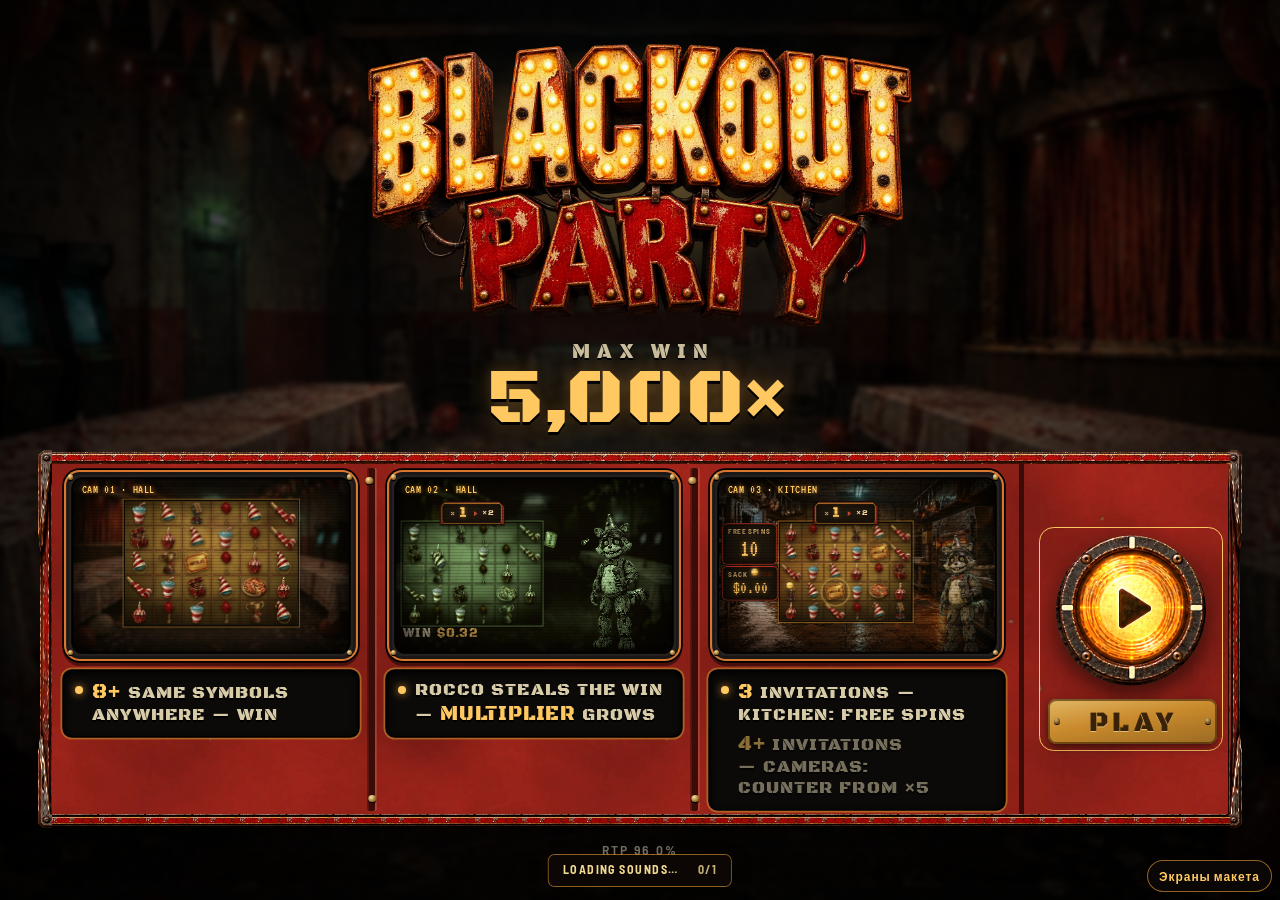
==== commit d93212fa: "Обновление: Big Win «табло» с металлическим ободом, MAX WIN с занавесом спереди, окна в прежней плаш" ====
--- a/wrap.html
+++ b/wrap.html
@@ -1,4 +1,30 @@
-<script>(function(){var V=window.__BPV={"assets/audio/manifest-music.json":"cbb50baf","assets/audio/manifest-sfx.json":"9c9d6d06","assets/audio/music/bigwin-lounge-a.aac.mp4":"ab4923f8","assets/audio/music/bigwin-musicbox-a.aac.mp4":"8724e5cf","assets/audio/music/bigwin-musicbox-b.aac.mp4":"a3553640","assets/audio/music/bigwin-nightfunk-b.aac.mp4":"0f3c5422","assets/audio/music/bigwin-organ-a.aac.mp4":"3e207b2a","assets/audio/music/bigwin-synth-a.aac.mp4":"826f6648","assets/audio/music/bonus-arcade-1.aac.mp4":"b1fc65c7","assets/audio/music/bonus-disco-1.aac.mp4":"db5dbf26","assets/audio/music/bonus-drum-1.aac.mp4":"ce7000ab","assets/audio/music/bonus-funk-1.aac.mp4":"12b13df3","assets/audio/music/bonus-march-1.aac.mp4":"42994cf1","assets/audio/music/bonus-organ-1.aac.mp4":"29911f9e","assets/audio/music/bonus-surf-1.aac.mp4":"e164a0b0","assets/audio/music/bonus-swing-1.aac.mp4":"6206bcf7","assets/audio/music/cameras-hum-1.aac.mp4":"858bed3e","assets/audio/music/cameras-hum-2.aac.mp4":"979744b2","assets/audio/music/cameras-noir-1.aac.mp4":"dfe17070","assets/audio/music/cameras-noir-2.aac.mp4":"ad45d76e","assets/audio/music/cameras-piano-1.aac.mp4":"925fc606","assets/audio/music/cameras-pulse-1.aac.mp4":"9aa58cea","assets/audio/music/cameras-pulse-2.aac.mp4":"177181b8","assets/audio/music/cameras-sonar-1.aac.mp4":"68230d45","assets/audio/music/camlayer-crt-1.aac.mp4":"2e6f2505","assets/audio/music/camlayer-drone-1.aac.mp4":"8218dff6","assets/audio/music/camlayer-pulse-1.aac.mp4":"5550a44c","assets/audio/music/camlayer-tape-1.aac.mp4":"19286a1f","assets/audio/music/hall-ambient-1.aac.mp4":"cf57c136","assets/audio/music/hall-ambient-2.aac.mp4":"b7efd39f","assets/audio/music/hall-arcade-1.aac.mp4":"5c0e40da","assets/audio/music/hall-arcade-2.aac.mp4":"12be8374","assets/audio/music/hall-bossa-1.aac.mp4":"c6b819d8","assets/audio/music/hall-brushes-1.aac.mp4":"35886b2f","assets/audio/music/hall-carnival-1.aac.mp4":"c8fdca03","assets/audio/music/hall-carnival-2.aac.mp4":"7fb84f0b","assets/audio/music/hall-carousel-1.aac.mp4":"6b781e39","assets/audio/music/hall-carousel-2.aac.mp4":"6dcdef8a","assets/audio/music/hall-drift-1.aac.mp4":"e5091033","assets/audio/music/hall-hum-2.aac.mp4":"f41ea06f","assets/audio/music/hall-kalimba-1.aac.mp4":"4dca230c","assets/audio/music/hall-lounge-1.aac.mp4":"5444c38c","assets/audio/music/hall-lounge-2.aac.mp4":"2e20c635","assets/audio/music/hall-lullaby-1.aac.mp4":"8f9efcb8","assets/audio/music/hall-musicbox-1.aac.mp4":"90260402","assets/audio/music/hall-musicbox-2.aac.mp4":"a940918f","assets/audio/music/hall-padbells-1.aac.mp4":"34d99841","assets/audio/music/hall-padbells-2.aac.mp4":"884dfc53","assets/audio/music/hall-tape-2.aac.mp4":"bad13b27","assets/audio/music/hall-trattoria-1.aac.mp4":"d4593b78","assets/audio/music/hall-trattoria-2.aac.mp4":"5ae5039b","assets/audio/music/hall-vhs-1.aac.mp4":"0fa29e6e","assets/audio/music/hall-wall-1.aac.mp4":"47267da6","assets/audio/music/kitchen-arcade-1.aac.mp4":"3198c434","assets/audio/music/kitchen-arcade-2.aac.mp4":"e867d89f","assets/audio/music/kitchen-funk-1.aac.mp4":"e82aa778","assets/audio/music/kitchen-groove-1.aac.mp4":"8d1c84a1","assets/audio/music/kitchen-groove-2.aac.mp4":"6b4e97f9","assets/audio/music/kitchen-pizzicato-1.aac.mp4":"e68b3e27","assets/audio/music/kitchen-trattoria-1.aac.mp4":"6a830877","assets/audio/music/kitchen-trattoria-2.aac.mp4":"1b10f70c","assets/audio/music/maxwin-lounge-a.aac.mp4":"9ed2a5e9","assets/audio/music/maxwin-musicbox-a.aac.mp4":"b90e38f9","assets/audio/music/maxwin-nightfunk-b.aac.mp4":"9495a7b1","assets/audio/music/maxwin-organ-a.aac.mp4":"fa32699c","assets/audio/music/maxwin-organ-b.aac.mp4":"9323064d","assets/audio/music/maxwin-synth-a.aac.mp4":"a907e3c4","assets/audio/music/welcome-hall-1.aac.mp4":"76453c78","assets/audio/music/welcome-lounge-1.aac.mp4":"c69037e4","assets/audio/notes-sfx.json":"d1dd5c7b","assets/audio/sfx/amb-cameras-A1.aac.mp4":"00713ea9","assets/audio/sfx/amb-cameras-A1.ogg":"f6b4d6f9","assets/audio/sfx/amb-cameras-B1.aac.mp4":"af8da792","assets/audio/sfx/amb-cameras-B1.ogg":"7ca9132e","assets/audio/sfx/amb-cameras-C1.aac.mp4":"6cd7f7a7","assets/audio/sfx/amb-cameras-C1.ogg":"cda48aa8","assets/audio/sfx/amb-cameras-D1.aac.mp4":"467b7396","assets/audio/sfx/amb-cameras-D1.ogg":"08e142f0","assets/audio/sfx/amb-cameras-E1.aac.mp4":"5b2a4e7c","assets/audio/sfx/amb-cameras-E1.ogg":"cce9377f","assets/audio/sfx/amb-cameras-F1.aac.mp4":"b990ed1a","assets/audio/sfx/amb-cameras-F1.ogg":"ee8f7d85","assets/audio/sfx/amb-hall-A1.aac.mp4":"86fab82e","assets/audio/sfx/amb-hall-A1.ogg":"00d4f0e4","assets/audio/sfx/amb-hall-B1.aac.mp4":"a6391c84","assets/audio/sfx/amb-hall-B1.ogg":"9d6b4228","assets/audio/sfx/amb-hall-C1.aac.mp4":"34af2dba","assets/audio/sfx/amb-hall-C1.ogg":"f4a846b2","assets/audio/sfx/amb-hall-D1.aac.mp4":"5605223e","assets/audio/sfx/amb-hall-D1.ogg":"be4777a0","assets/audio/sfx/amb-hall-E1.aac.mp4":"29910032","assets/audio/sfx/amb-hall-E1.ogg":"5dc432b0","assets/audio/sfx/amb-hall-F1.aac.mp4":"7ec0cb87","assets/audio/sfx/amb-hall-F1.ogg":"5ed46674","assets/audio/sfx/amb-kitchen-A1.aac.mp4":"82f55de2","assets/audio/sfx/amb-kitchen-A1.ogg":"0c6a85f3","assets/audio/sfx/amb-kitchen-B1.aac.mp4":"d5dba807","assets/audio/sfx/amb-kitchen-B1.ogg":"de3947a2","assets/audio/sfx/amb-kitchen-C1.aac.mp4":"13e901b1","assets/audio/sfx/amb-kitchen-C1.ogg":"aa3aa92a","assets/audio/sfx/amb-kitchen-D1.aac.mp4":"16c4fd76","assets/audio/sfx/amb-kitchen-D1.ogg":"f5c69d04","assets/audio/sfx/amb-kitchen-E1.aac.mp4":"bdb24398","assets/audio/sfx/amb-kitchen-E1.ogg":"d33995df","assets/audio/sfx/amb-kitchen-F1.aac.mp4":"dca37089","assets/audio/sfx/amb-kitchen-F1.ogg":"5068a291","assets/audio/sfx/scatter-anticipation-A1.aac.mp4":"681decfd","assets/audio/sfx/scatter-anticipation-B1.aac.mp4":"4f8b6856","assets/audio/sfx/scatter-anticipation-C1.aac.mp4":"52ba52ef","assets/audio/sfx/scatter-anticipation-D1.aac.mp4":"2fd9415f","assets/audio/sfx/scatter-anticipation-E1.aac.mp4":"719ba997","assets/audio/sfx/scatter-anticipation-F1.aac.mp4":"4c76a220","assets/audio/sfxpack-A.aac.mp4":"c30a3095","assets/audio/sfxpack-A.ogg":"192b1384","assets/audio/sfxpack-B.aac.mp4":"277f2bea","assets/audio/sfxpack-B.ogg":"b015d173","assets/audio/sfxpack-C.aac.mp4":"b6f71e2d","assets/audio/sfxpack-C.ogg":"92315ec3","assets/audio/sfxpack-D.aac.mp4":"e161b1bb","assets/audio/sfxpack-D.ogg":"b6928ccb","assets/audio/sfxpack-E.aac.mp4":"d6e4aa8e","assets/audio/sfxpack-E.ogg":"c6933ca2","assets/audio/sfxpack-F.aac.mp4":"06702d4a","assets/audio/sfxpack-F.ogg":"4f2d9658","assets/bg-hall-landscape.webp":"db13a588","assets/bg-hall-portrait.webp":"47523805","assets/bg-kitchen-landscape.webp":"348a9fb4","assets/bg-kitchen-portrait.webp":"6fb02370","assets/bg-security-landscape.webp":"45584496","assets/bg-security-portrait.webp":"d97431fb","assets/camfeeds/corr-walk1.hevc.mp4":"ca97a337","assets/camfeeds/corr-walk1.webm":"1e6da7bd","assets/camfeeds/corr-walk2.hevc.mp4":"1126d85b","assets/camfeeds/corr-walk2.webm":"ff5b8b48","assets/camfeeds/hall-walk1.hevc.mp4":"e18875bc","assets/camfeeds/hall-walk1.webm":"14967335","assets/camfeeds/hall-walk2.hevc.mp4":"2f0c44c0","assets/camfeeds/hall-walk2.webm":"7d69ab72","assets/camfeeds/hall.webp":"60a615fe","assets/camfeeds/kitchen-walk1.hevc.mp4":"6f8084a5","assets/camfeeds/kitchen-walk1.webm":"9bf27727","assets/camfeeds/kitchen-walk2.hevc.mp4":"8081d9d3","assets/camfeeds/kitchen-walk2.webm":"56d451db","assets/camfeeds/kitchen.webp":"81b93c89","assets/cards/poster-cameras.webp":"6268f434","assets/cards/poster-double.webp":"e0a78e97","assets/cards/poster-hungry.webp":"80a0912c","assets/cards/poster-kitchen.webp":"eb44cdf1","assets/feat-machine.webp":"0009aaa7","assets/feat-strip.webp":"c3bec0e4","assets/fx/lamp.png":"5303922a","assets/fx/mon.json":"322dd7f3","assets/fx/mon0.png":"adc7ffc7","assets/fx/mon1.png":"c749236e","assets/fx/mon2.png":"a94b763c","assets/fx/mon3.png":"d7efdff2","assets/hud-frames/a-rv1.webp":"97006536","assets/hud-frames/a-rv2.webp":"ad672f03","assets/hud-frames/a.webp":"7ef515bd","assets/hud-frames/b-bolt1.webp":"36a7d012","assets/hud-frames/b-bolt2.webp":"925a9b13","assets/hud-frames/b.webp":"801da543","assets/hud-frames/c-scr1.webp":"ecc23845","assets/hud-frames/c-scr2.webp":"2a55c6c1","assets/hud-frames/c.webp":"aa3cbdc1","assets/hud-frames/d-brk-b.webp":"d6784f4d","assets/hud-frames/d-brk-m.webp":"61f63e44","assets/hud-frames/d-brk-t.webp":"bc35250b","assets/hud-frames/d-dark.webp":"92c49093","assets/hud-frames/d-ochre.webp":"221e41b9","assets/hud-frames/e.webp":"564b8b1c","assets/hud-frames/f-w1.webp":"0a837a6a","assets/hud-frames/f-w2.webp":"6c9e6597","assets/hud-frames/f-w3.webp":"356f9f5e","assets/hud-frames/f.webp":"a2350c8a","assets/ill-mode-cameras.webp":"590360ca","assets/ill-mode-kitchen.webp":"45c8e5c6","assets/plates-all/cork.webp":"0b93af76","assets/plates-all/ref-buy.webp":"8156be56","assets/plates-all/ref-m1.webp":"db86de91","assets/plates-note/paper.webp":"0b9b4844","assets/plates-note/tape-a.webp":"d905b746","assets/plates-note/tape-b.webp":"e22e64cc","assets/plates-note/tape-c.webp":"1f851545","assets/plates-redmetal/cabinet-mid.webp":"67bb4956","assets/plates-redmetal/cabinet.webp":"36179d14","assets/plates-redmetal/castiron-mid.webp":"b440f640","assets/plates-redmetal/castiron.webp":"f073d401","assets/plates-redmetal/enamel-mid.webp":"ad125c1f","assets/plates-redmetal/enamel.webp":"912b1cb3","assets/plates-redmetal/firebox-mid.webp":"afd1e72e","assets/plates-redmetal/firebox.webp":"a98c877a","assets/plates-redmetal/jukebox-mid.webp":"61eff875","assets/plates-redmetal/jukebox.webp":"76bea074","assets/plates-redmetal/marquee-mid.webp":"28186312","assets/plates-redmetal/marquee.webp":"b6f68da2","assets/plates-redmetal/riveted-mid.webp":"054bb816","assets/plates-redmetal/riveted.webp":"9c849e4e","assets/plates-redmetal/toolbox-mid.webp":"af24a92b","assets/plates-redmetal/toolbox.webp":"17e3c087","assets/plates-redmetal2/crate-mid.webp":"661b8279","assets/plates-redmetal2/crate.webp":"7c682dae","assets/plates-redmetal2/elevator-mid.webp":"f10bf95e","assets/plates-redmetal2/elevator.webp":"9cc57759","assets/plates-redmetal2/gaspump-mid.webp":"4ec28e71","assets/plates-redmetal2/gaspump.webp":"53b3992e","assets/plates-redmetal2/pinball-mid.webp":"e76fa577","assets/plates-redmetal2/pinball.webp":"db08e3fe","assets/plates-redmetal2/safe-mid.webp":"45a3b5c0","assets/plates-redmetal2/safe.webp":"7d07b4bf","assets/plates-redmetal2/slotcab-mid.webp":"fc9247a3","assets/plates-redmetal2/slotcab.webp":"1f41f3f7","assets/plates-redmetal2/ticket-mid.webp":"4bdcfcff","assets/plates-redmetal2/ticket.webp":"60f2758e","assets/plates-redmetal2/warning-mid.webp":"a09a7c51","assets/plates-redmetal2/warning.webp":"aa30d372","assets/plates2/enamel-cream.webp":"c8feb0dc","assets/plates2/hardboard.webp":"ed93f575","assets/plates2/paper-a.webp":"2e24fe06","assets/plates2/paper-b.webp":"636aec41","assets/plates2/rust.webp":"8f5a5d93","assets/plates2/scratch.webp":"7673a87d","assets/plates2/tape.webp":"730cc687","assets/plates2/wax.webp":"57e634ea","assets/plates2/wood-green.webp":"2a798639","assets/plates3/banner.webp":"5f902a17","assets/plates3/carnival.webp":"42e21e4c","assets/plates3/chalk.webp":"016d19ea","assets/plates3/crt.webp":"f233b57d","assets/plates3/curtain.webp":"4cbb4e00","assets/plates3/jukebox.webp":"7ebb586c","assets/plates3/pizzabox.webp":"de1e8cea","assets/plates3/prize.webp":"cd47dafb","assets/plates3/toolbox.webp":"c2e160ad","assets/rocco-A1-v2.webp":"7af58111","assets/rocco-A2.webp":"56730453","assets/rocco/A-rub.hevc.mp4":"b2242518","assets/rocco/A-rub.webm":"bd09cc97","assets/rocco/BW-cheer-dance.hevc.mp4":"52b626f6","assets/rocco/BW-cheer-dance.webm":"1d96dd76","assets/rocco/BW-cheer-in.hevc.mp4":"d61f95e2","assets/rocco/BW-cheer-in.webm":"6371f3bf","assets/rocco/BW-cheer-jump.hevc.mp4":"5c9852a0","assets/rocco/BW-cheer-jump.webm":"22d9e5a4","assets/rocco/BW-cheer-out.hevc.mp4":"55868ce3","assets/rocco/BW-cheer-out.webm":"23e4e5ac","assets/rocco/BW-cheer-yes.hevc.mp4":"8987427d","assets/rocco/BW-cheer-yes.webm":"4921883f","assets/rocco/BW-cheer.hevc.mp4":"8d114acf","assets/rocco/BW-cheer.webm":"02eccef9","assets/rocco/BW-idle.hevc.mp4":"f95ffb23","assets/rocco/BW-idle.webm":"9a8c1a95","assets/rocco/BW-max.hevc.mp4":"41177a2b","assets/rocco/BW-max.webm":"da701145","assets/rocco/C-stare.mp4":"f7e04c16","assets/rocco/C-vanish.mp4":"0d586d96","assets/rocco/C-walk.mp4":"08a5fbb3","assets/rocco/H-belly.hevc.mp4":"38c0c818","assets/rocco/H-belly.webm":"0f463869","assets/rocco/H-bowdust.hevc.mp4":"4b16ef91","assets/rocco/H-bowdust.webm":"02513db9","assets/rocco/H-bowslide.hevc.mp4":"3a592deb","assets/rocco/H-bowslide.webm":"de036078","assets/rocco/H-bowtips.hevc.mp4":"394a8471","assets/rocco/H-bowtips.webm":"d8937970","assets/rocco/H-cheer3.hevc.mp4":"791f4ff4","assets/rocco/H-cheer3.webm":"cf958c79","assets/rocco/H-grab6.hevc.mp4":"777ee300","assets/rocco/H-grab6.webm":"dba8804f","assets/rocco/H-hat.hevc.mp4":"36c0a3cd","assets/rocco/H-hat.webm":"60a89f76","assets/rocco/H-idle.hevc.mp4":"f95ffb23","assets/rocco/H-idle.webm":"a4f8a8f0","assets/rocco/H-lean.hevc.mp4":"d48ae61f","assets/rocco/H-lean.webm":"fd157aa5","assets/rocco/H-lever.hevc.mp4":"d7dc5613","assets/rocco/H-lever.webm":"53cec004","assets/rocco/H-look.hevc.mp4":"2fdfbada","assets/rocco/H-look.webm":"7f90aeb7","assets/rocco/H-mic.hevc.mp4":"02b792d7","assets/rocco/H-mic.webm":"4b8f6a19","assets/rocco/H-punch5.hevc.mp4":"bc9d6f2f","assets/rocco/H-punch5.webm":"42bfc7e1","assets/rocco/H-rock.hevc.mp4":"6cfdc11a","assets/rocco/H-rock.webm":"f8e6039e","assets/rocco/H-swallow4.hevc.mp4":"63aa107f","assets/rocco/H-swallow4.mouth.json":"53f4732f","assets/rocco/H-swallow4.webm":"8002f9b9","assets/rocco/H-sway.hevc.mp4":"907b4fd6","assets/rocco/H-sway.webm":"54f5005d","assets/rocco/H-throw.hevc.mp4":"c4b1f23a","assets/rocco/H-throw.webm":"d524d054","assets/rocco/H-toss2.hevc.mp4":"e189b662","assets/rocco/H-toss2.webm":"3b808378","assets/rocco/H-wave.hevc.mp4":"c28e5075","assets/rocco/H-wave.webm":"8d9501ea","assets/rocco/I-glitch.hevc.mp4":"c22a9d4a","assets/rocco/I-glitch.webm":"d0c64fc0","assets/rocco/I-hat.hevc.mp4":"bd25955f","assets/rocco/I-hat.webm":"0a89fbbe","assets/rocco/I-look.hevc.mp4":"00ea854c","assets/rocco/I-look.webm":"5e84a8b2","assets/rocco/I-mic.hevc.mp4":"cc6d0bb6","assets/rocco/I-mic.webm":"6872885b","assets/rocco/I-sway.hevc.mp4":"b543eebf","assets/rocco/I-sway.webm":"cf673615","assets/rocco/I-wave.hevc.mp4":"80eed110","assets/rocco/I-wave.webm":"402c33f0","assets/rocco/K-cheer.hevc.mp4":"48ba24c6","assets/rocco/K-cheer.webm":"1f32f304","assets/rocco/K-dump.hevc.mp4":"b75739b3","assets/rocco/K-dump.webm":"321b0734","assets/rocco/KS-handoff.hevc.mp4":"72fbc2b0","assets/rocco/KS-handoff.webm":"4438b143","assets/rocco/KS-pawempty2.hevc.mp4":"e75d8638","assets/rocco/KS-pawempty2.webm":"00e93b8e","assets/rocco/KS-pawpour.hevc.mp4":"094d02a9","assets/rocco/KS-pawpour.webm":"dadb48fb","assets/rocco/KS-rub.hevc.mp4":"4eece393","assets/rocco/KS-rub.webm":"eb836109","assets/rocco/KS-sackroc.hevc.mp4":"4642ddac","assets/rocco/KS-sackroc.webm":"e5769cfd","assets/rocco/KS-sniff.hevc.mp4":"b193b039","assets/rocco/KS-sniff.webm":"8258a3aa","assets/rocco/L-column.hevc.mp4":"b7a69262","assets/rocco/L-column.webm":"fed61ba8","assets/rocco/L-idle.hevc.mp4":"5065ed64","assets/rocco/L-idle.webm":"7e4d37c8","assets/rocco/L-stare.hevc.mp4":"d063103c","assets/rocco/L-stare.webm":"a789e180","assets/rocco/P-giggle.hevc.mp4":"a4c8c6ed","assets/rocco/P-giggle.webm":"7fc416cf","assets/rocco/R-breaker.hevc.mp4":"4804f45a","assets/rocco/R-breaker.webm":"7b73298e","assets/rocco/R-grab.hevc.mp4":"b1a1c2f5","assets/rocco/R-grab.webm":"b7f66dca","assets/rocco/R-grab2.hevc.mp4":"a195c93a","assets/rocco/R-grab2.webm":"b5c5ed89","assets/rocco/R-punch.hevc.mp4":"77037c68","assets/rocco/R-punch.webm":"a40a2ca0","assets/rocco/R-slam.hevc.mp4":"9b1aa39f","assets/rocco/R-slam.webm":"ae9915f6","assets/rocco/R-throw.hevc.mp4":"371769d7","assets/rocco/R-throw.webm":"ceca0a70","assets/rocco/T-wake.hevc.mp4":"d8b90fde","assets/rocco/T-wake.webm":"c618a840","assets/rocco/W-clap.hevc.mp4":"72864b13","assets/rocco/W-clap.webm":"8edbd33b","assets/rocco/W-dance.hevc.mp4":"32e3a3da","assets/rocco/W-dance.webm":"94221d0e","assets/rocco/W-grab.hevc.mp4":"ceeae659","assets/rocco/W-grab.webm":"ba40c493","assets/rocco/W-grab2.hevc.mp4":"8bd9fdf7","assets/rocco/W-grab2.webm":"a15ab012","assets/rocco/W-huge.hevc.mp4":"a66c4758","assets/rocco/W-huge.webm":"7d15607a","assets/rocco/W-reach.hevc.mp4":"d5a393ee","assets/rocco/W-reach.webm":"4f1a6498","assets/rocco/cam-C0.webp":"7b3c5446","assets/rocco/cam-C1.webp":"bd0e6f81","assets/rocco/cam-C2.webp":"e8049a72","assets/rocco/cam-C3.webp":"110fdb2a","assets/rocco/paw.png":"8e83905b","assets/rocco/paw2-arm.webp":"7d0d42d9","assets/rocco/paw2-fingers.webp":"c3b68935","assets/rocco/paw2-palm.webp":"aa3c997d","assets/rocco/paw2.json":"23b1e837","assets/rocco/paw3-arm.webp":"24f285dc","assets/rocco/paw3-fingers.webp":"dc5061c5","assets/rocco/paw3-palm.webp":"3ac68c93","assets/rocco/paw3.json":"04abe3c8","assets/rocco/paw4-arm.webp":"16171b90","assets/rocco/paw4-fingers.webp":"3759e79a","assets/rocco/paw4-palm.webp":"acc259ed","assets/rocco/paw4.json":"a478a713","assets/rocco/paw5-arm.webp":"1721894d","assets/rocco/paw5-fingers.webp":"2d5e9a0f","assets/rocco/paw5-palm.webp":"51e1d5ed","assets/rocco/paw5.json":"83989cbe","assets/sym-camera-t1.webp":"06fe0000","assets/sym-camera-t2.webp":"a92d73ee","assets/sym-camera-t3.webp":"cf5ea65e","assets/sym-high-gift.webp":"48dc7003","assets/sym-high-mask.webp":"5fe88702","assets/sym-high-mic.webp":"3ea84967","assets/sym-high-pizza.webp":"9f351904","assets/sym-low-balloon.webp":"8311530e","assets/sym-low-cup.webp":"cf022fd6","assets/sym-low-cupcake.webp":"e9484ede","assets/sym-low-hat.webp":"72bad15f","assets/sym-low-horn.webp":"40e4fd24","assets/sym-rocco-monitor.webp":"befd73ae","assets/sym-scatter-invitation.webp":"2b66e00e","assets/sym-wild.webp":"1ec9fb11","assets/trans/curtain.webp":"4643574b","assets/trans/shutter.webp":"77e3a129","assets/ui/logo-base.webp":"94d97740","assets/ui/logo-y.webp":"0c179c32","assets/ui/logo.webp":"085b4520","assets/ui2/dlg-band.webp":"a8b6ed1e","assets/ui2/dlg-frame.webp":"ccd1fa04","assets/ui2/dlg-screw.svg":"3cc07b0a","assets/ui2/frame1.webp":"b08f78ed","assets/ui2/panel-frame.webp":"5e3ed38e","assets/ui2/pod1-auto.webp":"baedb196","assets/ui2/pod1-full.webp":"d0e1e5c7","assets/ui2/pod1-lr.webp":"4ac55cc1","assets/ui2/pod1-lrw.webp":"013ab28b","assets/ui2/pod1-menu.webp":"58408c11","assets/ui2/pod1-minus.webp":"4ec0b28a","assets/ui2/pod1-play-blank.webp":"8e499859","assets/ui2/pod1-play.webp":"f775aaa9","assets/ui2/pod1-plus.webp":"3bcab40d","assets/ui2/pod1-sound.webp":"3d26e7d5","assets/ui2/pod1-tile-clean.webp":"be317735","assets/ui2/pod1-tile.webp":"3dc41858","assets/ui2/pod1-win-balance.webp":"1edbe685","assets/ui2/pod1-win-bet.webp":"99df8154","assets/uikit/hud-m1-chips.webp":"f243623a","assets/uikit/hud-m1-grain.webp":"a92e4f72","assets/uikit/hud-m1-rust.webp":"7da0f75f","assets/uikit/hud-m1-wear.webp":"397f1991","assets/uikit/rocco-hall-still.webp":"e84841bf","assets/uikit/steel-gun.webp":"a3bcd854","assets/uikit/steel-red.webp":"e884f8e5","assets/uikit/wood-oxblood.webp":"8f4f1610","audio.js":"90492b31","bigwin-fx.js":"95710797","bigwin-rocco.js":"b7974832","bigwin-show.js":"c9b07305","bonus-ui.css":"ade63fcd","bonus-ui.js":"ef2f8617","buy-board.css":"cb3e9692","buy-board.js":"0f750514","camfeeds.js":"48860ff3","cams-rec.js":"b1f85420","collect.js":"b574bb61","dialogs-f-auto.js":"829c1fda","dialogs-f.js":"4aaa1075","feature-cards.html":"f1c49045","field-table.js":"cee9d6c6","fonts/AlfaSlabOne-Regular.ttf":"08fb3e65","fonts/AllertaStencil-Regular.ttf":"18ed422b","fonts/BarlowSemiCondensed-Bold.ttf":"d6e7dfaa","fonts/BarlowSemiCondensed-SemiBold.ttf":"7f77e067","fonts/BigShouldersStencilDisplay-VF.ttf":"5dd4e537","fonts/BlackOpsOne-Regular.ttf":"a51bebbc","fonts/BowlbyOneSC-Regular.ttf":"ff81f3fd","fonts/Bungee-Regular.ttf":"985db0d5","fonts/BungeeInline-Regular.ttf":"0444b261","fonts/Goldman-Bold.ttf":"2c39d25f","fonts/Graduate-Regular.ttf":"300dc6f4","fonts/LuckiestGuy-Regular.ttf":"0bcd76d9","fonts/RussoOne-Regular.ttf":"c05ca5b6","fonts/Rye-Regular.ttf":"2dcafff1","fonts/SairaStencilOne-Regular.ttf":"65204b60","fonts/SpecialElite-Regular.ttf":"3aae0bad","fonts/SquadaOne-Regular.ttf":"5ea659ea","fonts/Staatliches-Regular.ttf":"fe3783e0","fonts/StardosStencil-Bold.ttf":"8a572bee","fonts/Teko-VF.ttf":"4b78b2e2","fonts/TitanOne-Regular.ttf":"ae17e555","fonts/VT323-Regular.ttf":"5b82551f","hl.js":"7e31ea70","hud-variants-anim.txt":"80cafd22","hud-variants.html":"e123dc83","index.html":"52316320","loadgate.js":"56874674","maxwin-text.html":"633057f8","maxwin-variants.html":"4f2bb80b","money.js":"d0321910","plates-all.html":"08c69ec5","plates-note.js":"57ae7235","plates-redmetal.html":"bf6d8882","plates-variants.html":"f96e6783","plates-variants2.html":"c7edd2fe","play-plaques.html":"4b0c25ed","punchfx-blackout.js":"d4115df0","punchfx-glass.js":"0e8588cb","punchfx-ribbon.js":"ca1c287f","punchfx-scatter.js":"c5c45463","punchfx-shake.js":"703a52ef","punchhit.js":"800a26d9","rocco-alive.js":"e6f1cde2","rocco-flow.js":"63183843","rocco-neutral.js":"28ad240e","rocco-touch.js":"c6d3f46d","sack.js":"4f25bc51","scene-trans.js":"804812af","sound-board.html":"abe1725e","test-panel.js":"990394e4","transitions.html":"e80879e7","transitions2.html":"014fc759","transitions3.html":"465785ee","ui.js":"8d904ee7","welcome-cams.js":"e617396d","welcome-desk.html":"41889b47","welcome.js":"cfb58a39","winamt.css":"1d513c7f","winamt.js":"935cd802","wincel.js":"9b6bb7f9","winfx.js":"b2c35abd","wrap.html":"a27c85fd"},C={},B=document.baseURI.replace(/[?#].*$/,'').replace(/[^\/]*$/,'');
+<script>(function(){var V=window.__BPV={"assets/audio/manifest-music.json":"cbb50baf","assets/audio/manifest-sfx.json":"9c9d6d06","assets/audio/music/bigwin-lounge-a.aac.mp4":"ab4923f8","assets/audio/music/bigwin-musicbox-a.aac.mp4":"8724e5cf","assets/audio/music/bigwin-musicbox-b.aac.mp4":"a3553640","assets/audio/music/bigwin-nightfunk-b.aac.mp4":"0f3c5422","assets/audio/music/bigwin-organ-a.aac.mp4":"3e207b2a","assets/audio/music/bigwin-synth-a.aac.mp4":"826f6648","assets/audio/music/bonus-arcade-1.aac.mp4":"b1fc65c7","assets/audio/music/bonus-disco-1.aac.mp4":"db5dbf26","assets/audio/music/bonus-drum-1.aac.mp4":"ce7000ab","assets/audio/music/bonus-funk-1.aac.mp4":"12b13df3","assets/audio/music/bonus-march-1.aac.mp4":"42994cf1","assets/audio/music/bonus-organ-1.aac.mp4":"29911f9e","assets/audio/music/bonus-surf-1.aac.mp4":"e164a0b0","assets/audio/music/bonus-swing-1.aac.mp4":"6206bcf7","assets/audio/music/cameras-hum-1.aac.mp4":"858bed3e","assets/audio/music/cameras-hum-2.aac.mp4":"979744b2","assets/audio/music/cameras-noir-1.aac.mp4":"dfe17070","assets/audio/music/cameras-noir-2.aac.mp4":"ad45d76e","assets/audio/music/cameras-piano-1.aac.mp4":"925fc606","assets/audio/music/cameras-pulse-1.aac.mp4":"9aa58cea","assets/audio/music/cameras-pulse-2.aac.mp4":"177181b8","assets/audio/music/cameras-sonar-1.aac.mp4":"68230d45","assets/audio/music/camlayer-crt-1.aac.mp4":"2e6f2505","assets/audio/music/camlayer-drone-1.aac.mp4":"8218dff6","assets/audio/music/camlayer-pulse-1.aac.mp4":"5550a44c","assets/audio/music/camlayer-tape-1.aac.mp4":"19286a1f","assets/audio/music/hall-ambient-1.aac.mp4":"cf57c136","assets/audio/music/hall-ambient-2.aac.mp4":"b7efd39f","assets/audio/music/hall-arcade-1.aac.mp4":"5c0e40da","assets/audio/music/hall-arcade-2.aac.mp4":"12be8374","assets/audio/music/hall-bossa-1.aac.mp4":"c6b819d8","assets/audio/music/hall-brushes-1.aac.mp4":"35886b2f","assets/audio/music/hall-carnival-1.aac.mp4":"c8fdca03","assets/audio/music/hall-carnival-2.aac.mp4":"7fb84f0b","assets/audio/music/hall-carousel-1.aac.mp4":"6b781e39","assets/audio/music/hall-carousel-2.aac.mp4":"6dcdef8a","assets/audio/music/hall-drift-1.aac.mp4":"e5091033","assets/audio/music/hall-hum-2.aac.mp4":"f41ea06f","assets/audio/music/hall-kalimba-1.aac.mp4":"4dca230c","assets/audio/music/hall-lounge-1.aac.mp4":"5444c38c","assets/audio/music/hall-lounge-2.aac.mp4":"2e20c635","assets/audio/music/hall-lullaby-1.aac.mp4":"8f9efcb8","assets/audio/music/hall-musicbox-1.aac.mp4":"90260402","assets/audio/music/hall-musicbox-2.aac.mp4":"a940918f","assets/audio/music/hall-padbells-1.aac.mp4":"34d99841","assets/audio/music/hall-padbells-2.aac.mp4":"884dfc53","assets/audio/music/hall-tape-2.aac.mp4":"bad13b27","assets/audio/music/hall-trattoria-1.aac.mp4":"d4593b78","assets/audio/music/hall-trattoria-2.aac.mp4":"5ae5039b","assets/audio/music/hall-vhs-1.aac.mp4":"0fa29e6e","assets/audio/music/hall-wall-1.aac.mp4":"47267da6","assets/audio/music/kitchen-arcade-1.aac.mp4":"3198c434","assets/audio/music/kitchen-arcade-2.aac.mp4":"e867d89f","assets/audio/music/kitchen-funk-1.aac.mp4":"e82aa778","assets/audio/music/kitchen-groove-1.aac.mp4":"8d1c84a1","assets/audio/music/kitchen-groove-2.aac.mp4":"6b4e97f9","assets/audio/music/kitchen-pizzicato-1.aac.mp4":"e68b3e27","assets/audio/music/kitchen-trattoria-1.aac.mp4":"6a830877","assets/audio/music/kitchen-trattoria-2.aac.mp4":"1b10f70c","assets/audio/music/maxwin-lounge-a.aac.mp4":"9ed2a5e9","assets/audio/music/maxwin-musicbox-a.aac.mp4":"b90e38f9","assets/audio/music/maxwin-nightfunk-b.aac.mp4":"9495a7b1","assets/audio/music/maxwin-organ-a.aac.mp4":"fa32699c","assets/audio/music/maxwin-organ-b.aac.mp4":"9323064d","assets/audio/music/maxwin-synth-a.aac.mp4":"a907e3c4","assets/audio/music/welcome-hall-1.aac.mp4":"76453c78","assets/audio/music/welcome-lounge-1.aac.mp4":"c69037e4","assets/audio/notes-sfx.json":"d1dd5c7b","assets/audio/sfx/amb-cameras-A1.aac.mp4":"00713ea9","assets/audio/sfx/amb-cameras-A1.ogg":"47f3de25","assets/audio/sfx/amb-cameras-B1.aac.mp4":"af8da792","assets/audio/sfx/amb-cameras-B1.ogg":"c82c6c39","assets/audio/sfx/amb-cameras-C1.aac.mp4":"6cd7f7a7","assets/audio/sfx/amb-cameras-C1.ogg":"c972d23c","assets/audio/sfx/amb-cameras-D1.aac.mp4":"467b7396","assets/audio/sfx/amb-cameras-D1.ogg":"3f6a424f","assets/audio/sfx/amb-cameras-E1.aac.mp4":"5b2a4e7c","assets/audio/sfx/amb-cameras-E1.ogg":"ffe13838","assets/audio/sfx/amb-cameras-F1.aac.mp4":"b990ed1a","assets/audio/sfx/amb-cameras-F1.ogg":"2f6ef6d7","assets/audio/sfx/amb-hall-A1.aac.mp4":"86fab82e","assets/audio/sfx/amb-hall-A1.ogg":"6c592fc8","assets/audio/sfx/amb-hall-B1.aac.mp4":"a6391c84","assets/audio/sfx/amb-hall-B1.ogg":"30876d10","assets/audio/sfx/amb-hall-C1.aac.mp4":"34af2dba","assets/audio/sfx/amb-hall-C1.ogg":"e4b04654","assets/audio/sfx/amb-hall-D1.aac.mp4":"5605223e","assets/audio/sfx/amb-hall-D1.ogg":"a1136fcb","assets/audio/sfx/amb-hall-E1.aac.mp4":"29910032","assets/audio/sfx/amb-hall-E1.ogg":"760ecb83","assets/audio/sfx/amb-hall-F1.aac.mp4":"7ec0cb87","assets/audio/sfx/amb-hall-F1.ogg":"6f105338","assets/audio/sfx/amb-kitchen-A1.aac.mp4":"82f55de2","assets/audio/sfx/amb-kitchen-A1.ogg":"3ecb5432","assets/audio/sfx/amb-kitchen-B1.aac.mp4":"d5dba807","assets/audio/sfx/amb-kitchen-B1.ogg":"8b2945a8","assets/audio/sfx/amb-kitchen-C1.aac.mp4":"13e901b1","assets/audio/sfx/amb-kitchen-C1.ogg":"f76e2d7a","assets/audio/sfx/amb-kitchen-D1.aac.mp4":"16c4fd76","assets/audio/sfx/amb-kitchen-D1.ogg":"189bf582","assets/audio/sfx/amb-kitchen-E1.aac.mp4":"bdb24398","assets/audio/sfx/amb-kitchen-E1.ogg":"c666f8be","assets/audio/sfx/amb-kitchen-F1.aac.mp4":"dca37089","assets/audio/sfx/amb-kitchen-F1.ogg":"6a0bda1e","assets/audio/sfx/scatter-anticipation-A1.aac.mp4":"681decfd","assets/audio/sfx/scatter-anticipation-B1.aac.mp4":"4f8b6856","assets/audio/sfx/scatter-anticipation-C1.aac.mp4":"52ba52ef","assets/audio/sfx/scatter-anticipation-D1.aac.mp4":"2fd9415f","assets/audio/sfx/scatter-anticipation-E1.aac.mp4":"719ba997","assets/audio/sfx/scatter-anticipation-F1.aac.mp4":"4c76a220","assets/audio/sfxpack-A.aac.mp4":"c30a3095","assets/audio/sfxpack-A.ogg":"eddcceb6","assets/audio/sfxpack-B.aac.mp4":"277f2bea","assets/audio/sfxpack-B.ogg":"f3e9b894","assets/audio/sfxpack-C.aac.mp4":"b6f71e2d","assets/audio/sfxpack-C.ogg":"d0429634","assets/audio/sfxpack-D.aac.mp4":"e161b1bb","assets/audio/sfxpack-D.ogg":"9f41d18a","assets/audio/sfxpack-E.aac.mp4":"d6e4aa8e","assets/audio/sfxpack-E.ogg":"591cc126","assets/audio/sfxpack-F.aac.mp4":"06702d4a","assets/audio/sfxpack-F.ogg":"4f6cb36c","assets/bg-hall-landscape.webp":"db13a588","assets/bg-hall-portrait.webp":"47523805","assets/bg-kitchen-landscape.webp":"348a9fb4","assets/bg-kitchen-portrait.webp":"6fb02370","assets/bg-security-landscape.webp":"45584496","assets/bg-security-portrait.webp":"d97431fb","assets/bigwin/bw-ragged.png":"d1d33a20","assets/bigwin/bw-rim.png":"15a4ab4f","assets/bigwin/edge-chips.png":"c7b09fbc","assets/camfeeds/corr-walk1.hevc.mp4":"ca97a337","assets/camfeeds/corr-walk1.webm":"1e6da7bd","assets/camfeeds/corr-walk2.hevc.mp4":"1126d85b","assets/camfeeds/corr-walk2.webm":"ff5b8b48","assets/camfeeds/hall-walk1.hevc.mp4":"e18875bc","assets/camfeeds/hall-walk1.webm":"14967335","assets/camfeeds/hall-walk2.hevc.mp4":"2f0c44c0","assets/camfeeds/hall-walk2.webm":"7d69ab72","assets/camfeeds/hall.webp":"60a615fe","assets/camfeeds/kitchen-walk1.hevc.mp4":"6f8084a5","assets/camfeeds/kitchen-walk1.webm":"9bf27727","assets/camfeeds/kitchen-walk2.hevc.mp4":"8081d9d3","assets/camfeeds/kitchen-walk2.webm":"56d451db","assets/camfeeds/kitchen.webp":"81b93c89","assets/cards/poster-cameras.webp":"6268f434","assets/cards/poster-double.webp":"e0a78e97","assets/cards/poster-hungry.webp":"80a0912c","assets/cards/poster-kitchen.webp":"eb44cdf1","assets/feat-machine.webp":"0009aaa7","assets/feat-strip.webp":"c3bec0e4","assets/fx/lamp.png":"5303922a","assets/fx/mon.json":"322dd7f3","assets/fx/mon0.png":"adc7ffc7","assets/fx/mon1.png":"c749236e","assets/fx/mon2.png":"a94b763c","assets/fx/mon3.png":"d7efdff2","assets/hud-frames/a-rv1.webp":"97006536","assets/hud-frames/a-rv2.webp":"ad672f03","assets/hud-frames/a.webp":"7ef515bd","assets/hud-frames/b-bolt1.webp":"36a7d012","assets/hud-frames/b-bolt2.webp":"925a9b13","assets/hud-frames/b.webp":"801da543","assets/hud-frames/c-scr1.webp":"ecc23845","assets/hud-frames/c-scr2.webp":"2a55c6c1","assets/hud-frames/c.webp":"aa3cbdc1","assets/hud-frames/d-brk-b.webp":"d6784f4d","assets/hud-frames/d-brk-m.webp":"61f63e44","assets/hud-frames/d-brk-t.webp":"bc35250b","assets/hud-frames/d-dark.webp":"92c49093","assets/hud-frames/d-ochre.webp":"221e41b9","assets/hud-frames/e.webp":"564b8b1c","assets/hud-frames/f-w1.webp":"0a837a6a","assets/hud-frames/f-w2.webp":"6c9e6597","assets/hud-frames/f-w3.webp":"356f9f5e","assets/hud-frames/f.webp":"a2350c8a","assets/ill-mode-cameras.webp":"590360ca","assets/ill-mode-kitchen.webp":"45c8e5c6","assets/plates-all/cork.webp":"0b93af76","assets/plates-all/ref-buy.webp":"8156be56","assets/plates-all/ref-m1.webp":"db86de91","assets/plates-note/paper.webp":"0b9b4844","assets/plates-note/tape-a.webp":"d905b746","assets/plates-note/tape-b.webp":"e22e64cc","assets/plates-note/tape-c.webp":"1f851545","assets/plates-redmetal/cabinet-mid.webp":"67bb4956","assets/plates-redmetal/cabinet.webp":"36179d14","assets/plates-redmetal/castiron-mid.webp":"b440f640","assets/plates-redmetal/castiron.webp":"f073d401","assets/plates-redmetal/enamel-mid.webp":"ad125c1f","assets/plates-redmetal/enamel.webp":"912b1cb3","assets/plates-redmetal/firebox-mid.webp":"afd1e72e","assets/plates-redmetal/firebox.webp":"a98c877a","assets/plates-redmetal/jukebox-mid.webp":"61eff875","assets/plates-redmetal/jukebox.webp":"76bea074","assets/plates-redmetal/marquee-mid.webp":"28186312","assets/plates-redmetal/marquee.webp":"b6f68da2","assets/plates-redmetal/riveted-mid.webp":"054bb816","assets/plates-redmetal/riveted.webp":"9c849e4e","assets/plates-redmetal/toolbox-mid.webp":"af24a92b","assets/plates-redmetal/toolbox.webp":"17e3c087","assets/plates2/enamel-cream.webp":"c8feb0dc","assets/plates2/hardboard.webp":"ed93f575","assets/plates2/paper-a.webp":"2e24fe06","assets/plates2/paper-b.webp":"636aec41","assets/plates2/rust.webp":"8f5a5d93","assets/plates2/scratch.webp":"7673a87d","assets/plates2/tape.webp":"730cc687","assets/plates2/wax.webp":"57e634ea","assets/plates2/wood-green.webp":"2a798639","assets/plates3/banner.webp":"5f902a17","assets/plates3/carnival.webp":"42e21e4c","assets/plates3/chalk.webp":"016d19ea","assets/plates3/crt.webp":"f233b57d","assets/plates3/curtain.webp":"4cbb4e00","assets/plates3/jukebox.webp":"7ebb586c","assets/plates3/pizzabox.webp":"de1e8cea","assets/plates3/prize.webp":"cd47dafb","assets/plates3/toolbox.webp":"c2e160ad","assets/rocco-A1-v2.webp":"7af58111","assets/rocco-A2.webp":"56730453","assets/rocco/A-rub.hevc.mp4":"b2242518","assets/rocco/A-rub.webm":"bd09cc97","assets/rocco/BW-cheer-dance.hevc.mp4":"52b626f6","assets/rocco/BW-cheer-dance.webm":"1d96dd76","assets/rocco/BW-cheer-in.hevc.mp4":"d61f95e2","assets/rocco/BW-cheer-in.webm":"6371f3bf","assets/rocco/BW-cheer-jump.hevc.mp4":"5c9852a0","assets/rocco/BW-cheer-jump.webm":"22d9e5a4","assets/rocco/BW-cheer-out.hevc.mp4":"55868ce3","assets/rocco/BW-cheer-out.webm":"23e4e5ac","assets/rocco/BW-cheer-yes.hevc.mp4":"8987427d","assets/rocco/BW-cheer-yes.webm":"4921883f","assets/rocco/BW-cheer.hevc.mp4":"8d114acf","assets/rocco/BW-cheer.webm":"02eccef9","assets/rocco/BW-idle.hevc.mp4":"f95ffb23","assets/rocco/BW-idle.webm":"9a8c1a95","assets/rocco/BW-max.hevc.mp4":"41177a2b","assets/rocco/BW-max.webm":"da701145","assets/rocco/C-stare.mp4":"f7e04c16","assets/rocco/C-vanish.mp4":"0d586d96","assets/rocco/C-walk.mp4":"08a5fbb3","assets/rocco/H-belly.hevc.mp4":"38c0c818","assets/rocco/H-belly.webm":"0f463869","assets/rocco/H-bowdust.hevc.mp4":"4b16ef91","assets/rocco/H-bowdust.webm":"02513db9","assets/rocco/H-bowslide.hevc.mp4":"3a592deb","assets/rocco/H-bowslide.webm":"de036078","assets/rocco/H-bowtips.hevc.mp4":"394a8471","assets/rocco/H-bowtips.webm":"d8937970","assets/rocco/H-cheer3.hevc.mp4":"791f4ff4","assets/rocco/H-cheer3.webm":"cf958c79","assets/rocco/H-grab6.hevc.mp4":"777ee300","assets/rocco/H-grab6.webm":"dba8804f","assets/rocco/H-hat.hevc.mp4":"36c0a3cd","assets/rocco/H-hat.webm":"60a89f76","assets/rocco/H-idle.hevc.mp4":"f95ffb23","assets/rocco/H-idle.webm":"a4f8a8f0","assets/rocco/H-lean.hevc.mp4":"d48ae61f","assets/rocco/H-lean.webm":"fd157aa5","assets/rocco/H-lever.hevc.mp4":"d7dc5613","assets/rocco/H-lever.webm":"53cec004","assets/rocco/H-look.hevc.mp4":"2fdfbada","assets/rocco/H-look.webm":"7f90aeb7","assets/rocco/H-mic.hevc.mp4":"02b792d7","assets/rocco/H-mic.webm":"4b8f6a19","assets/rocco/H-punch5.hevc.mp4":"bc9d6f2f","assets/rocco/H-punch5.webm":"42bfc7e1","assets/rocco/H-rock.hevc.mp4":"6cfdc11a","assets/rocco/H-rock.webm":"f8e6039e","assets/rocco/H-swallow4.hevc.mp4":"63aa107f","assets/rocco/H-swallow4.mouth.json":"53f4732f","assets/rocco/H-swallow4.webm":"8002f9b9","assets/rocco/H-sway.hevc.mp4":"907b4fd6","assets/rocco/H-sway.webm":"54f5005d","assets/rocco/H-throw.hevc.mp4":"c4b1f23a","assets/rocco/H-throw.webm":"d524d054","assets/rocco/H-toss2.hevc.mp4":"e189b662","assets/rocco/H-toss2.webm":"3b808378","assets/rocco/H-wave.hevc.mp4":"c28e5075","assets/rocco/H-wave.webm":"8d9501ea","assets/rocco/I-glitch.hevc.mp4":"c22a9d4a","assets/rocco/I-glitch.webm":"d0c64fc0","assets/rocco/I-hat.hevc.mp4":"bd25955f","assets/rocco/I-hat.webm":"0a89fbbe","assets/rocco/I-look.hevc.mp4":"00ea854c","assets/rocco/I-look.webm":"5e84a8b2","assets/rocco/I-mic.hevc.mp4":"cc6d0bb6","assets/rocco/I-mic.webm":"6872885b","assets/rocco/I-sway.hevc.mp4":"b543eebf","assets/rocco/I-sway.webm":"cf673615","assets/rocco/I-wave.hevc.mp4":"80eed110","assets/rocco/I-wave.webm":"402c33f0","assets/rocco/K-cheer.hevc.mp4":"48ba24c6","assets/rocco/K-cheer.webm":"1f32f304","assets/rocco/K-dump.hevc.mp4":"b75739b3","assets/rocco/K-dump.webm":"321b0734","assets/rocco/KS-handoff.hevc.mp4":"72fbc2b0","assets/rocco/KS-handoff.webm":"4438b143","assets/rocco/KS-pawempty2.hevc.mp4":"e75d8638","assets/rocco/KS-pawempty2.webm":"00e93b8e","assets/rocco/KS-pawpour.hevc.mp4":"094d02a9","assets/rocco/KS-pawpour.webm":"dadb48fb","assets/rocco/KS-rub.hevc.mp4":"4eece393","assets/rocco/KS-rub.webm":"eb836109","assets/rocco/KS-sackroc.hevc.mp4":"4642ddac","assets/rocco/KS-sackroc.webm":"e5769cfd","assets/rocco/KS-sniff.hevc.mp4":"b193b039","assets/rocco/KS-sniff.webm":"8258a3aa","assets/rocco/L-column.hevc.mp4":"b7a69262","assets/rocco/L-column.webm":"fed61ba8","assets/rocco/L-idle.hevc.mp4":"5065ed64","assets/rocco/L-idle.webm":"7e4d37c8","assets/rocco/L-stare.hevc.mp4":"d063103c","assets/rocco/L-stare.webm":"a789e180","assets/rocco/P-giggle.hevc.mp4":"a4c8c6ed","assets/rocco/P-giggle.webm":"7fc416cf","assets/rocco/R-breaker.hevc.mp4":"4804f45a","assets/rocco/R-breaker.webm":"7b73298e","assets/rocco/R-grab.hevc.mp4":"b1a1c2f5","assets/rocco/R-grab.webm":"b7f66dca","assets/rocco/R-grab2.hevc.mp4":"a195c93a","assets/rocco/R-grab2.webm":"b5c5ed89","assets/rocco/R-punch.hevc.mp4":"77037c68","assets/rocco/R-punch.webm":"a40a2ca0","assets/rocco/R-slam.hevc.mp4":"9b1aa39f","assets/rocco/R-slam.webm":"ae9915f6","assets/rocco/R-throw.hevc.mp4":"371769d7","assets/rocco/R-throw.webm":"ceca0a70","assets/rocco/T-wake.hevc.mp4":"d8b90fde","assets/rocco/T-wake.webm":"c618a840","assets/rocco/W-clap.hevc.mp4":"72864b13","assets/rocco/W-clap.webm":"8edbd33b","assets/rocco/W-dance.hevc.mp4":"32e3a3da","assets/rocco/W-dance.webm":"94221d0e","assets/rocco/W-grab.hevc.mp4":"ceeae659","assets/rocco/W-grab.webm":"ba40c493","assets/rocco/W-grab2.hevc.mp4":"8bd9fdf7","assets/rocco/W-grab2.webm":"a15ab012","assets/rocco/W-huge.hevc.mp4":"a66c4758","assets/rocco/W-huge.webm":"7d15607a","assets/rocco/W-reach.hevc.mp4":"d5a393ee","assets/rocco/W-reach.webm":"4f1a6498","assets/rocco/cam-C0.webp":"7b3c5446","assets/rocco/cam-C1.webp":"bd0e6f81","assets/rocco/cam-C2.webp":"e8049a72","assets/rocco/cam-C3.webp":"110fdb2a","assets/rocco/paw.png":"8e83905b","assets/rocco/paw2-arm.webp":"7d0d42d9","assets/rocco/paw2-fingers.webp":"c3b68935","assets/rocco/paw2-palm.webp":"aa3c997d","assets/rocco/paw2.json":"23b1e837","assets/rocco/paw3-arm.webp":"24f285dc","assets/rocco/paw3-fingers.webp":"dc5061c5","assets/rocco/paw3-palm.webp":"3ac68c93","assets/rocco/paw3.json":"04abe3c8","assets/rocco/paw4-arm.webp":"16171b90","assets/rocco/paw4-fingers.webp":"3759e79a","assets/rocco/paw4-palm.webp":"acc259ed","assets/rocco/paw4.json":"a478a713","assets/rocco/paw5-arm.webp":"1721894d","assets/rocco/paw5-fingers.webp":"2d5e9a0f","assets/rocco/paw5-palm.webp":"51e1d5ed","assets/rocco/paw5.json":"83989cbe","assets/sym-camera-t1.webp":"06fe0000","assets/sym-camera-t2.webp":"a92d73ee","assets/sym-camera-t3.webp":"cf5ea65e","assets/sym-high-gift.webp":"48dc7003","assets/sym-high-mask.webp":"5fe88702","assets/sym-high-mic.webp":"3ea84967","assets/sym-high-pizza.webp":"9f351904","assets/sym-low-balloon.webp":"8311530e","assets/sym-low-cup.webp":"cf022fd6","assets/sym-low-cupcake.webp":"e9484ede","assets/sym-low-hat.webp":"72bad15f","assets/sym-low-horn.webp":"40e4fd24","assets/sym-rocco-monitor.webp":"befd73ae","assets/sym-scatter-invitation.webp":"2b66e00e","assets/sym-wild.webp":"1ec9fb11","assets/trans/curtain.webp":"4643574b","assets/trans/shutter.webp":"77e3a129","assets/ui/logo-base.webp":"94d97740","assets/ui/logo-y.webp":"0c179c32","assets/ui/logo.webp":"085b4520","assets/ui2/dlg-band.webp":"a8b6ed1e","assets/ui2/dlg-frame.webp":"ccd1fa04","assets/ui2/dlg-screw.svg":"3cc07b0a","assets/ui2/frame1.webp":"b08f78ed","assets/ui2/panel-frame.webp":"5e3ed38e","assets/ui2/pod1-auto.webp":"baedb196","assets/ui2/pod1-full.webp":"d0e1e5c7","assets/ui2/pod1-lr.webp":"4ac55cc1","assets/ui2/pod1-lrw.webp":"013ab28b","assets/ui2/pod1-menu.webp":"58408c11","assets/ui2/pod1-minus.webp":"4ec0b28a","assets/ui2/pod1-play-blank.webp":"8e499859","assets/ui2/pod1-play.webp":"f775aaa9","assets/ui2/pod1-plus.webp":"3bcab40d","assets/ui2/pod1-sound.webp":"3d26e7d5","assets/ui2/pod1-tile-clean.webp":"be317735","assets/ui2/pod1-tile.webp":"3dc41858","assets/ui2/pod1-win-balance.webp":"1edbe685","assets/ui2/pod1-win-bet.webp":"99df8154","assets/uikit/hud-m1-chips.webp":"f243623a","assets/uikit/hud-m1-grain.webp":"a92e4f72","assets/uikit/hud-m1-rust.webp":"7da0f75f","assets/uikit/hud-m1-wear.webp":"397f1991","assets/uikit/rocco-hall-still.webp":"e84841bf","assets/uikit/steel-gun.webp":"a3bcd854","assets/uikit/steel-red.webp":"e884f8e5","assets/uikit/wood-oxblood.webp":"8f4f1610","audio.js":"90492b31","bigwin-fx.js":"95710797","bigwin-rocco.js":"b7974832","bigwin-show.js":"5665c9f2","bonus-ui.css":"ade63fcd","bonus-ui.js":"ef2f8617","buy-board.css":"cb3e9692","buy-board.js":"da180643","camfeeds.js":"2c047edc","cams-rec.js":"b1f85420","collect.js":"b574bb61","dialogs-f-auto.js":"829c1fda","dialogs-f.js":"c2740342","feature-cards.html":"f1c49045","field-table.js":"cee9d6c6","fonts/AlfaSlabOne-Regular.ttf":"08fb3e65","fonts/AllertaStencil-Regular.ttf":"18ed422b","fonts/BarlowSemiCondensed-Bold.ttf":"d6e7dfaa","fonts/BarlowSemiCondensed-SemiBold.ttf":"7f77e067","fonts/BigShouldersStencilDisplay-VF.ttf":"5dd4e537","fonts/BlackOpsOne-Regular.ttf":"a51bebbc","fonts/BowlbyOneSC-Regular.ttf":"ff81f3fd","fonts/Bungee-Regular.ttf":"985db0d5","fonts/BungeeInline-Regular.ttf":"0444b261","fonts/Goldman-Bold.ttf":"2c39d25f","fonts/Graduate-Regular.ttf":"300dc6f4","fonts/LuckiestGuy-Regular.ttf":"0bcd76d9","fonts/RussoOne-Regular.ttf":"c05ca5b6","fonts/Rye-Regular.ttf":"2dcafff1","fonts/SairaStencilOne-Regular.ttf":"65204b60","fonts/SpecialElite-Regular.ttf":"3aae0bad","fonts/SquadaOne-Regular.ttf":"5ea659ea","fonts/Staatliches-Regular.ttf":"fe3783e0","fonts/StardosStencil-Bold.ttf":"8a572bee","fonts/Teko-VF.ttf":"4b78b2e2","fonts/TitanOne-Regular.ttf":"ae17e555","fonts/VT323-Regular.ttf":"5b82551f","hl.js":"7e31ea70","hud-variants-anim.txt":"80cafd22","hud-variants.html":"e123dc83","index.html":"9c2f67a3","loadgate.js":"56874674","maxwin-text.html":"633057f8","maxwin-variants.html":"4f2bb80b","money.js":"d0321910","plates-all.html":"08c69ec5","plates-note.js":"017593b1","plates-redmetal.html":"ae2cea8a","plates-variants.html":"f96e6783","plates-variants2.html":"c7edd2fe","play-plaques.html":"4b0c25ed","punchfx-blackout.js":"d4115df0","punchfx-glass.js":"0e8588cb","punchfx-ribbon.js":"ca1c287f","punchfx-scatter.js":"c5c45463","punchfx-shake.js":"703a52ef","punchhit.js":"800a26d9","rocco-alive.js":"e6f1cde2","rocco-flow.js":"63183843","rocco-neutral.js":"28ad240e","rocco-touch.js":"c6d3f46d","sack.js":"4f25bc51","scene-trans.js":"804812af","sound-board.html":"abe1725e","test-panel.js":"bf1881ce","transitions.html":"e80879e7","transitions2.html":"014fc759","transitions3.html":"465785ee","ui.js":"eb4a19c1","welcome-cams.js":"77172c05","welcome-desk.html":"41889b47","welcome.js":"6ebbfc89","winamt.css":"1d513c7f","winamt.js":"935cd802","wincel.js":"9b6bb7f9","winfx.js":"b2c35abd","wrap.html":"143b4c5c"},C={},B=document.baseURI.replace(/[?#].*$/,'').replace(/[^\/]*$/,'');
+function fu(u){if(typeof u!=='string'||!u||/^(#|blob:|data:|javascript:|about:)/i.test(u))return u;var c=C[u];if(c!==undefined)return c;var r=u;try{var h=u.indexOf('#'),a=h<0?u:u.slice(0,h),x=new URL(a,document.baseURI).href;
+if(x.indexOf(B)===0&&!/[?&]bpv=/.test(a)){var k=x.slice(B.length).replace(/[?#].*$/,'');try{k=decodeURIComponent(k)}catch(e){}if(V[k])r=a+(a.indexOf('?')<0?'?':'&')+'bpv='+V[k]+(h<0?'':u.slice(h))}}catch(e){}return C[u]=r}
+var RX=/(^|[^\w.%+-])((?:assets|fonts)\/[\w.\/%+-]+)(?![\w.\/%+-]|\?bpv)/g;
+function ft(s){if(typeof s!=='string'||(s.indexOf('assets/')<0&&s.indexOf('fonts/')<0))return s;return s.replace(RX,function(m,a,p,o){if(a==='/'&&s.substr(o+1-B.length,B.length)!==B)return m;var k=V[p]?p:p.replace(/\.+$/,'');return V[k]?a+k+'?bpv='+V[k]+p.slice(k.length):m})}
+window.bpvT=function(s){var o=s[0];for(var i=1;i<s.length;i++)o+=arguments[i]+s[i];return ft(o)};
+function ac(P,n,f){try{var d=Object.getOwnPropertyDescriptor(P,n);if(!d||!d.set)return;Object.defineProperty(P,n,{configurable:true,enumerable:d.enumerable,get:d.get,set:function(v){d.set.call(this,f(v))}})}catch(e){}}
+var W=window;[[W.HTMLImageElement,'src'],[W.HTMLMediaElement,'src'],[W.HTMLSourceElement,'src'],[W.HTMLVideoElement,'poster'],[W.HTMLScriptElement,'src'],[W.HTMLLinkElement,'href'],[W.HTMLIFrameElement,'src']].forEach(function(a){if(a[0])ac(a[0].prototype,a[1],fu)});
+[[W.Element,'innerHTML'],[W.Element,'outerHTML'],[W.ShadowRoot,'innerHTML']].forEach(function(a){if(a[0])ac(a[0].prototype,a[1],ft)});
+var ia=Element.prototype.insertAdjacentHTML;Element.prototype.insertAdjacentHTML=function(p,h){return ia.call(this,p,ft(h))};
+var fe=W.fetch;if(fe)W.fetch=function(i,o){return fe.call(this,typeof i==='string'?fu(i):i,o)};
+if(W.XMLHttpRequest){var xo=XMLHttpRequest.prototype.open;XMLHttpRequest.prototype.open=function(m,u){var a=[].slice.call(arguments);a[1]=typeof u==='string'?fu(u):u;return xo.apply(this,a)}}
+W.bpvFix=fu})();</script>
+<script>(function(){var V=window.__BPV={"assets/audio/manifest-music.json?bpv=cbb50baf":"cbb50baf","assets/audio/manifest-sfx.json?bpv=9c9d6d06":"9c9d6d06","assets/audio/music/bigwin-lounge-a.aac.mp4?bpv=ab4923f8":"ab4923f8","assets/audio/music/bigwin-musicbox-a.aac.mp4?bpv=8724e5cf":"8724e5cf","assets/audio/music/bigwin-musicbox-b.aac.mp4?bpv=a3553640":"a3553640","assets/audio/music/bigwin-nightfunk-b.aac.mp4?bpv=0f3c5422":"0f3c5422","assets/audio/music/bigwin-organ-a.aac.mp4?bpv=3e207b2a":"3e207b2a","assets/audio/music/bigwin-synth-a.aac.mp4?bpv=826f6648":"826f6648","assets/audio/music/bonus-arcade-1.aac.mp4?bpv=b1fc65c7":"b1fc65c7","assets/audio/music/bonus-disco-1.aac.mp4?bpv=db5dbf26":"db5dbf26","assets/audio/music/bonus-drum-1.aac.mp4?bpv=ce7000ab":"ce7000ab","assets/audio/music/bonus-funk-1.aac.mp4?bpv=12b13df3":"12b13df3","assets/audio/music/bonus-march-1.aac.mp4?bpv=42994cf1":"42994cf1","assets/audio/music/bonus-organ-1.aac.mp4?bpv=29911f9e":"29911f9e","assets/audio/music/bonus-surf-1.aac.mp4?bpv=e164a0b0":"e164a0b0","assets/audio/music/bonus-swing-1.aac.mp4?bpv=6206bcf7":"6206bcf7","assets/audio/music/cameras-hum-1.aac.mp4?bpv=858bed3e":"858bed3e","assets/audio/music/cameras-hum-2.aac.mp4?bpv=979744b2":"979744b2","assets/audio/music/cameras-noir-1.aac.mp4?bpv=dfe17070":"dfe17070","assets/audio/music/cameras-noir-2.aac.mp4?bpv=ad45d76e":"ad45d76e","assets/audio/music/cameras-piano-1.aac.mp4?bpv=925fc606":"925fc606","assets/audio/music/cameras-pulse-1.aac.mp4?bpv=9aa58cea":"9aa58cea","assets/audio/music/cameras-pulse-2.aac.mp4?bpv=177181b8":"177181b8","assets/audio/music/cameras-sonar-1.aac.mp4?bpv=68230d45":"68230d45","assets/audio/music/camlayer-crt-1.aac.mp4?bpv=2e6f2505":"2e6f2505","assets/audio/music/camlayer-drone-1.aac.mp4?bpv=8218dff6":"8218dff6","assets/audio/music/camlayer-pulse-1.aac.mp4?bpv=5550a44c":"5550a44c","assets/audio/music/camlayer-tape-1.aac.mp4?bpv=19286a1f":"19286a1f","assets/audio/music/hall-ambient-1.aac.mp4?bpv=cf57c136":"cf57c136","assets/audio/music/hall-ambient-2.aac.mp4?bpv=b7efd39f":"b7efd39f","assets/audio/music/hall-arcade-1.aac.mp4?bpv=5c0e40da":"5c0e40da","assets/audio/music/hall-arcade-2.aac.mp4?bpv=12be8374":"12be8374","assets/audio/music/hall-bossa-1.aac.mp4?bpv=c6b819d8":"c6b819d8","assets/audio/music/hall-brushes-1.aac.mp4?bpv=35886b2f":"35886b2f","assets/audio/music/hall-carnival-1.aac.mp4?bpv=c8fdca03":"c8fdca03","assets/audio/music/hall-carnival-2.aac.mp4?bpv=7fb84f0b":"7fb84f0b","assets/audio/music/hall-carousel-1.aac.mp4?bpv=6b781e39":"6b781e39","assets/audio/music/hall-carousel-2.aac.mp4?bpv=6dcdef8a":"6dcdef8a","assets/audio/music/hall-drift-1.aac.mp4?bpv=e5091033":"e5091033","assets/audio/music/hall-hum-2.aac.mp4?bpv=f41ea06f":"f41ea06f","assets/audio/music/hall-kalimba-1.aac.mp4?bpv=4dca230c":"4dca230c","assets/audio/music/hall-lounge-1.aac.mp4?bpv=5444c38c":"5444c38c","assets/audio/music/hall-lounge-2.aac.mp4?bpv=2e20c635":"2e20c635","assets/audio/music/hall-lullaby-1.aac.mp4?bpv=8f9efcb8":"8f9efcb8","assets/audio/music/hall-musicbox-1.aac.mp4?bpv=90260402":"90260402","assets/audio/music/hall-musicbox-2.aac.mp4?bpv=a940918f":"a940918f","assets/audio/music/hall-padbells-1.aac.mp4?bpv=34d99841":"34d99841","assets/audio/music/hall-padbells-2.aac.mp4?bpv=884dfc53":"884dfc53","assets/audio/music/hall-tape-2.aac.mp4?bpv=bad13b27":"bad13b27","assets/audio/music/hall-trattoria-1.aac.mp4?bpv=d4593b78":"d4593b78","assets/audio/music/hall-trattoria-2.aac.mp4?bpv=5ae5039b":"5ae5039b","assets/audio/music/hall-vhs-1.aac.mp4?bpv=0fa29e6e":"0fa29e6e","assets/audio/music/hall-wall-1.aac.mp4?bpv=47267da6":"47267da6","assets/audio/music/kitchen-arcade-1.aac.mp4?bpv=3198c434":"3198c434","assets/audio/music/kitchen-arcade-2.aac.mp4?bpv=e867d89f":"e867d89f","assets/audio/music/kitchen-funk-1.aac.mp4?bpv=e82aa778":"e82aa778","assets/audio/music/kitchen-groove-1.aac.mp4?bpv=8d1c84a1":"8d1c84a1","assets/audio/music/kitchen-groove-2.aac.mp4?bpv=6b4e97f9":"6b4e97f9","assets/audio/music/kitchen-pizzicato-1.aac.mp4?bpv=e68b3e27":"e68b3e27","assets/audio/music/kitchen-trattoria-1.aac.mp4?bpv=6a830877":"6a830877","assets/audio/music/kitchen-trattoria-2.aac.mp4?bpv=1b10f70c":"1b10f70c","assets/audio/music/maxwin-lounge-a.aac.mp4?bpv=9ed2a5e9":"9ed2a5e9","assets/audio/music/maxwin-musicbox-a.aac.mp4?bpv=b90e38f9":"b90e38f9","assets/audio/music/maxwin-nightfunk-b.aac.mp4?bpv=9495a7b1":"9495a7b1","assets/audio/music/maxwin-organ-a.aac.mp4?bpv=fa32699c":"fa32699c","assets/audio/music/maxwin-organ-b.aac.mp4?bpv=9323064d":"9323064d","assets/audio/music/maxwin-synth-a.aac.mp4?bpv=a907e3c4":"a907e3c4","assets/audio/music/welcome-hall-1.aac.mp4?bpv=76453c78":"76453c78","assets/audio/music/welcome-lounge-1.aac.mp4?bpv=c69037e4":"c69037e4","assets/audio/notes-sfx.json?bpv=d1dd5c7b":"d1dd5c7b","assets/audio/sfx/amb-cameras-A1.aac.mp4?bpv=00713ea9":"00713ea9","assets/audio/sfx/amb-cameras-A1.ogg?bpv=47f3de25":"58441ef9","assets/audio/sfx/amb-cameras-B1.aac.mp4?bpv=af8da792":"af8da792","assets/audio/sfx/amb-cameras-B1.ogg?bpv=c82c6c39":"46ce0a9f","assets/audio/sfx/amb-cameras-C1.aac.mp4?bpv=6cd7f7a7":"6cd7f7a7","assets/audio/sfx/amb-cameras-C1.ogg?bpv=c972d23c":"a5a29b17","assets/audio/sfx/amb-cameras-D1.aac.mp4?bpv=467b7396":"467b7396","assets/audio/sfx/amb-cameras-D1.ogg?bpv=3f6a424f":"50437d35","assets/audio/sfx/amb-cameras-E1.aac.mp4?bpv=5b2a4e7c":"5b2a4e7c","assets/audio/sfx/amb-cameras-E1.ogg?bpv=ffe13838":"2862e251","assets/audio/sfx/amb-cameras-F1.aac.mp4?bpv=b990ed1a":"b990ed1a","assets/audio/sfx/amb-cameras-F1.ogg?bpv=2f6ef6d7":"af5425ec","assets/audio/sfx/amb-hall-A1.aac.mp4?bpv=86fab82e":"86fab82e","assets/audio/sfx/amb-hall-A1.ogg?bpv=6c592fc8":"36121894","assets/audio/sfx/amb-hall-B1.aac.mp4?bpv=a6391c84":"a6391c84","assets/audio/sfx/amb-hall-B1.ogg?bpv=30876d10":"12f52415","assets/audio/sfx/amb-hall-C1.aac.mp4?bpv=34af2dba":"34af2dba","assets/audio/sfx/amb-hall-C1.ogg?bpv=e4b04654":"6d352c07","assets/audio/sfx/amb-hall-D1.aac.mp4?bpv=5605223e":"5605223e","assets/audio/sfx/amb-hall-D1.ogg?bpv=a1136fcb":"877d3bcc","assets/audio/sfx/amb-hall-E1.aac.mp4?bpv=29910032":"29910032","assets/audio/sfx/amb-hall-E1.ogg?bpv=760ecb83":"db66904b","assets/audio/sfx/amb-hall-F1.aac.mp4?bpv=7ec0cb87":"7ec0cb87","assets/audio/sfx/amb-hall-F1.ogg?bpv=6f105338":"dc463a29","assets/audio/sfx/amb-kitchen-A1.aac.mp4?bpv=82f55de2":"82f55de2","assets/audio/sfx/amb-kitchen-A1.ogg?bpv=3ecb5432":"03004ba4","assets/audio/sfx/amb-kitchen-B1.aac.mp4?bpv=d5dba807":"d5dba807","assets/audio/sfx/amb-kitchen-B1.ogg?bpv=8b2945a8":"022ddcae","assets/audio/sfx/amb-kitchen-C1.aac.mp4?bpv=13e901b1":"13e901b1","assets/audio/sfx/amb-kitchen-C1.ogg?bpv=f76e2d7a":"61d11564","assets/audio/sfx/amb-kitchen-D1.aac.mp4?bpv=16c4fd76":"16c4fd76","assets/audio/sfx/amb-kitchen-D1.ogg?bpv=189bf582":"6b004a98","assets/audio/sfx/amb-kitchen-E1.aac.mp4?bpv=bdb24398":"bdb24398","assets/audio/sfx/amb-kitchen-E1.ogg?bpv=c666f8be":"bb7a4b42","assets/audio/sfx/amb-kitchen-F1.aac.mp4?bpv=dca37089":"dca37089","assets/audio/sfx/amb-kitchen-F1.ogg?bpv=6a0bda1e":"9d0cf584","assets/audio/sfx/scatter-anticipation-A1.aac.mp4?bpv=681decfd":"681decfd","assets/audio/sfx/scatter-anticipation-B1.aac.mp4?bpv=4f8b6856":"4f8b6856","assets/audio/sfx/scatter-anticipation-C1.aac.mp4?bpv=52ba52ef":"52ba52ef","assets/audio/sfx/scatter-anticipation-D1.aac.mp4?bpv=2fd9415f":"2fd9415f","assets/audio/sfx/scatter-anticipation-E1.aac.mp4?bpv=719ba997":"719ba997","assets/audio/sfx/scatter-anticipation-F1.aac.mp4?bpv=4c76a220":"4c76a220","assets/audio/sfxpack-A.aac.mp4?bpv=c30a3095":"c30a3095","assets/audio/sfxpack-A.ogg?bpv=eddcceb6":"87e2a039","assets/audio/sfxpack-B.aac.mp4?bpv=277f2bea":"277f2bea","assets/audio/sfxpack-B.ogg?bpv=f3e9b894":"ce88b23f","assets/audio/sfxpack-C.aac.mp4?bpv=b6f71e2d":"b6f71e2d","assets/audio/sfxpack-C.ogg?bpv=d0429634":"fa03f5d8","assets/audio/sfxpack-D.aac.mp4?bpv=e161b1bb":"e161b1bb","assets/audio/sfxpack-D.ogg?bpv=9f41d18a":"ad0910db","assets/audio/sfxpack-E.aac.mp4?bpv=d6e4aa8e":"d6e4aa8e","assets/audio/sfxpack-E.ogg?bpv=591cc126":"441af530","assets/audio/sfxpack-F.aac.mp4?bpv=06702d4a":"06702d4a","assets/audio/sfxpack-F.ogg?bpv=4f6cb36c":"bd9e7464","assets/bg-hall-landscape.webp?bpv=db13a588":"db13a588","assets/bg-hall-portrait.webp?bpv=47523805":"47523805","assets/bg-kitchen-landscape.webp?bpv=348a9fb4":"348a9fb4","assets/bg-kitchen-portrait.webp?bpv=6fb02370":"6fb02370","assets/bg-security-landscape.webp?bpv=45584496":"45584496","assets/bg-security-portrait.webp?bpv=d97431fb":"d97431fb","assets/bigwin/bw-ragged.png?bpv=d1d33a20":"d1d33a20","assets/bigwin/bw-rim.png?bpv=15a4ab4f":"15a4ab4f","assets/bigwin/edge-chips.png?bpv=c7b09fbc":"c7b09fbc","assets/camfeeds/corr-walk1.hevc.mp4?bpv=ca97a337":"ca97a337","assets/camfeeds/corr-walk1.webm?bpv=1e6da7bd":"1e6da7bd","assets/camfeeds/corr-walk2.hevc.mp4?bpv=1126d85b":"1126d85b","assets/camfeeds/corr-walk2.webm?bpv=ff5b8b48":"ff5b8b48","assets/camfeeds/hall-walk1.hevc.mp4?bpv=e18875bc":"e18875bc","assets/camfeeds/hall-walk1.webm?bpv=14967335":"14967335","assets/camfeeds/hall-walk2.hevc.mp4?bpv=2f0c44c0":"2f0c44c0","assets/camfeeds/hall-walk2.webm?bpv=7d69ab72":"7d69ab72","assets/camfeeds/hall.webp?bpv=60a615fe":"60a615fe","assets/camfeeds/kitchen-walk1.hevc.mp4?bpv=6f8084a5":"6f8084a5","assets/camfeeds/kitchen-walk1.webm?bpv=9bf27727":"9bf27727","assets/camfeeds/kitchen-walk2.hevc.mp4?bpv=8081d9d3":"8081d9d3","assets/camfeeds/kitchen-walk2.webm?bpv=56d451db":"56d451db","assets/camfeeds/kitchen.webp?bpv=81b93c89":"81b93c89","assets/cards/poster-cameras.webp?bpv=6268f434":"6268f434","assets/cards/poster-double.webp?bpv=e0a78e97":"e0a78e97","assets/cards/poster-hungry.webp?bpv=80a0912c":"80a0912c","assets/cards/poster-kitchen.webp?bpv=eb44cdf1":"eb44cdf1","assets/feat-machine.webp?bpv=0009aaa7":"0009aaa7","assets/feat-strip.webp?bpv=c3bec0e4":"c3bec0e4","assets/fx/lamp.png?bpv=5303922a":"5303922a","assets/fx/mon.json?bpv=322dd7f3":"322dd7f3","assets/fx/mon0.png?bpv=adc7ffc7":"adc7ffc7","assets/fx/mon1.png?bpv=c749236e":"c749236e","assets/fx/mon2.png?bpv=a94b763c":"a94b763c","assets/fx/mon3.png?bpv=d7efdff2":"d7efdff2","assets/hud-frames/a-rv1.webp?bpv=97006536":"97006536","assets/hud-frames/a-rv2.webp?bpv=ad672f03":"ad672f03","assets/hud-frames/a.webp?bpv=7ef515bd":"7ef515bd","assets/hud-frames/b-bolt1.webp?bpv=36a7d012":"36a7d012","assets/hud-frames/b-bolt2.webp?bpv=925a9b13":"925a9b13","assets/hud-frames/b.webp?bpv=801da543":"801da543","assets/hud-frames/c-scr1.webp?bpv=ecc23845":"ecc23845","assets/hud-frames/c-scr2.webp?bpv=2a55c6c1":"2a55c6c1","assets/hud-frames/c.webp?bpv=aa3cbdc1":"aa3cbdc1","assets/hud-frames/d-brk-b.webp?bpv=d6784f4d":"d6784f4d","assets/hud-frames/d-brk-m.webp?bpv=61f63e44":"61f63e44","assets/hud-frames/d-brk-t.webp?bpv=bc35250b":"bc35250b","assets/hud-frames/d-dark.webp?bpv=92c49093":"92c49093","assets/hud-frames/d-ochre.webp?bpv=221e41b9":"221e41b9","assets/hud-frames/e.webp?bpv=564b8b1c":"564b8b1c","assets/hud-frames/f-w1.webp?bpv=0a837a6a":"0a837a6a","assets/hud-frames/f-w2.webp?bpv=6c9e6597":"6c9e6597","assets/hud-frames/f-w3.webp?bpv=356f9f5e":"356f9f5e","assets/hud-frames/f.webp?bpv=a2350c8a":"a2350c8a","assets/ill-mode-cameras.webp?bpv=590360ca":"590360ca","assets/ill-mode-kitchen.webp?bpv=45c8e5c6":"45c8e5c6","assets/plates-all/cork.webp?bpv=0b93af76":"0b93af76","assets/plates-all/ref-buy.webp?bpv=8156be56":"8156be56","assets/plates-all/ref-m1.webp?bpv=db86de91":"db86de91","assets/plates-note/paper.webp?bpv=0b9b4844":"0b9b4844","assets/plates-note/tape-a.webp?bpv=d905b746":"d905b746","assets/plates-note/tape-b.webp?bpv=e22e64cc":"e22e64cc","assets/plates-note/tape-c.webp?bpv=1f851545":"1f851545","assets/plates-redmetal/cabinet-mid.webp?bpv=67bb4956":"67bb4956","assets/plates-redmetal/cabinet.webp?bpv=36179d14":"36179d14","assets/plates-redmetal/castiron-mid.webp?bpv=b440f640":"b440f640","assets/plates-redmetal/castiron.webp?bpv=f073d401":"f073d401","assets/plates-redmetal/enamel-mid.webp?bpv=ad125c1f":"ad125c1f","assets/plates-redmetal/enamel.webp?bpv=912b1cb3":"912b1cb3","assets/plates-redmetal/firebox-mid.webp?bpv=afd1e72e":"afd1e72e","assets/plates-redmetal/firebox.webp?bpv=a98c877a":"a98c877a","assets/plates-redmetal/jukebox-mid.webp?bpv=61eff875":"61eff875","assets/plates-redmetal/jukebox.webp?bpv=76bea074":"76bea074","assets/plates-redmetal/marquee-mid.webp?bpv=28186312":"28186312","assets/plates-redmetal/marquee.webp?bpv=b6f68da2":"b6f68da2","assets/plates-redmetal/riveted-mid.webp?bpv=054bb816":"054bb816","assets/plates-redmetal/riveted.webp?bpv=9c849e4e":"9c849e4e","assets/plates-redmetal/toolbox-mid.webp?bpv=af24a92b":"af24a92b","assets/plates-redmetal/toolbox.webp?bpv=17e3c087":"17e3c087","assets/plates-redmetal2/crate-mid.webp":"661b8279","assets/plates-redmetal2/crate.webp":"7c682dae","assets/plates-redmetal2/elevator-mid.webp":"f10bf95e","assets/plates-redmetal2/elevator.webp":"9cc57759","assets/plates-redmetal2/gaspump-mid.webp":"4ec28e71","assets/plates-redmetal2/gaspump.webp":"53b3992e","assets/plates-redmetal2/pinball-mid.webp":"e76fa577","assets/plates-redmetal2/pinball.webp":"db08e3fe","assets/plates-redmetal2/safe-mid.webp":"45a3b5c0","assets/plates-redmetal2/safe.webp":"7d07b4bf","assets/plates-redmetal2/slotcab-mid.webp":"fc9247a3","assets/plates-redmetal2/slotcab.webp":"1f41f3f7","assets/plates-redmetal2/ticket-mid.webp":"4bdcfcff","assets/plates-redmetal2/ticket.webp":"60f2758e","assets/plates-redmetal2/warning-mid.webp":"a09a7c51","assets/plates-redmetal2/warning.webp":"aa30d372","assets/plates2/enamel-cream.webp?bpv=c8feb0dc":"c8feb0dc","assets/plates2/hardboard.webp?bpv=ed93f575":"ed93f575","assets/plates2/paper-a.webp?bpv=2e24fe06":"2e24fe06","assets/plates2/paper-b.webp?bpv=636aec41":"636aec41","assets/plates2/rust.webp?bpv=8f5a5d93":"8f5a5d93","assets/plates2/scratch.webp?bpv=7673a87d":"7673a87d","assets/plates2/tape.webp?bpv=730cc687":"730cc687","assets/plates2/wax.webp?bpv=57e634ea":"57e634ea","assets/plates2/wood-green.webp?bpv=2a798639":"2a798639","assets/plates3/banner.webp?bpv=5f902a17":"5f902a17","assets/plates3/carnival.webp?bpv=42e21e4c":"42e21e4c","assets/plates3/chalk.webp?bpv=016d19ea":"016d19ea","assets/plates3/crt.webp?bpv=f233b57d":"f233b57d","assets/plates3/curtain.webp?bpv=4cbb4e00":"4cbb4e00","assets/plates3/jukebox.webp?bpv=7ebb586c":"7ebb586c","assets/plates3/pizzabox.webp?bpv=de1e8cea":"de1e8cea","assets/plates3/prize.webp?bpv=cd47dafb":"cd47dafb","assets/plates3/toolbox.webp?bpv=c2e160ad":"c2e160ad","assets/rocco-A1-v2.webp?bpv=7af58111":"7af58111","assets/rocco-A2.webp?bpv=56730453":"56730453","assets/rocco/A-rub.hevc.mp4?bpv=b2242518":"b2242518","assets/rocco/A-rub.webm?bpv=bd09cc97":"bd09cc97","assets/rocco/BW-cheer-dance.hevc.mp4?bpv=52b626f6":"52b626f6","assets/rocco/BW-cheer-dance.webm?bpv=1d96dd76":"1d96dd76","assets/rocco/BW-cheer-in.hevc.mp4?bpv=d61f95e2":"d61f95e2","assets/rocco/BW-cheer-in.webm?bpv=6371f3bf":"6371f3bf","assets/rocco/BW-cheer-jump.hevc.mp4?bpv=5c9852a0":"5c9852a0","assets/rocco/BW-cheer-jump.webm?bpv=22d9e5a4":"22d9e5a4","assets/rocco/BW-cheer-out.hevc.mp4?bpv=55868ce3":"55868ce3","assets/rocco/BW-cheer-out.webm?bpv=23e4e5ac":"23e4e5ac","assets/rocco/BW-cheer-yes.hevc.mp4?bpv=8987427d":"8987427d","assets/rocco/BW-cheer-yes.webm?bpv=4921883f":"4921883f","assets/rocco/BW-cheer.hevc.mp4?bpv=8d114acf":"8d114acf","assets/rocco/BW-cheer.webm?bpv=02eccef9":"02eccef9","assets/rocco/BW-idle.hevc.mp4?bpv=f95ffb23":"f95ffb23","assets/rocco/BW-idle.webm?bpv=9a8c1a95":"9a8c1a95","assets/rocco/BW-max.hevc.mp4?bpv=41177a2b":"41177a2b","assets/rocco/BW-max.webm?bpv=da701145":"da701145","assets/rocco/C-stare.mp4?bpv=f7e04c16":"f7e04c16","assets/rocco/C-vanish.mp4?bpv=0d586d96":"0d586d96","assets/rocco/C-walk.mp4?bpv=08a5fbb3":"08a5fbb3","assets/rocco/H-belly.hevc.mp4?bpv=38c0c818":"38c0c818","assets/rocco/H-belly.webm?bpv=0f463869":"0f463869","assets/rocco/H-bowdust.hevc.mp4?bpv=4b16ef91":"4b16ef91","assets/rocco/H-bowdust.webm?bpv=02513db9":"02513db9","assets/rocco/H-bowslide.hevc.mp4?bpv=3a592deb":"3a592deb","assets/rocco/H-bowslide.webm?bpv=de036078":"de036078","assets/rocco/H-bowtips.hevc.mp4?bpv=394a8471":"394a8471","assets/rocco/H-bowtips.webm?bpv=d8937970":"d8937970","assets/rocco/H-cheer3.hevc.mp4?bpv=791f4ff4":"791f4ff4","assets/rocco/H-cheer3.webm?bpv=cf958c79":"cf958c79","assets/rocco/H-grab6.hevc.mp4?bpv=777ee300":"777ee300","assets/rocco/H-grab6.webm?bpv=dba8804f":"dba8804f","assets/rocco/H-hat.hevc.mp4?bpv=36c0a3cd":"36c0a3cd","assets/rocco/H-hat.webm?bpv=60a89f76":"60a89f76","assets/rocco/H-idle.hevc.mp4?bpv=f95ffb23":"f95ffb23","assets/rocco/H-idle.webm?bpv=a4f8a8f0":"a4f8a8f0","assets/rocco/H-lean.hevc.mp4?bpv=d48ae61f":"d48ae61f","assets/rocco/H-lean.webm?bpv=fd157aa5":"fd157aa5","assets/rocco/H-lever.hevc.mp4?bpv=d7dc5613":"d7dc5613","assets/rocco/H-lever.webm?bpv=53cec004":"53cec004","assets/rocco/H-look.hevc.mp4?bpv=2fdfbada":"2fdfbada","assets/rocco/H-look.webm?bpv=7f90aeb7":"7f90aeb7","assets/rocco/H-mic.hevc.mp4?bpv=02b792d7":"02b792d7","assets/rocco/H-mic.webm?bpv=4b8f6a19":"4b8f6a19","assets/rocco/H-punch5.hevc.mp4?bpv=bc9d6f2f":"bc9d6f2f","assets/rocco/H-punch5.webm?bpv=42bfc7e1":"42bfc7e1","assets/rocco/H-rock.hevc.mp4?bpv=6cfdc11a":"6cfdc11a","assets/rocco/H-rock.webm?bpv=f8e6039e":"f8e6039e","assets/rocco/H-swallow4.hevc.mp4?bpv=63aa107f":"63aa107f","assets/rocco/H-swallow4.mouth.json?bpv=53f4732f":"53f4732f","assets/rocco/H-swallow4.webm?bpv=8002f9b9":"8002f9b9","assets/rocco/H-sway.hevc.mp4?bpv=907b4fd6":"907b4fd6","assets/rocco/H-sway.webm?bpv=54f5005d":"54f5005d","assets/rocco/H-throw.hevc.mp4?bpv=c4b1f23a":"c4b1f23a","assets/rocco/H-throw.webm?bpv=d524d054":"d524d054","assets/rocco/H-toss2.hevc.mp4?bpv=e189b662":"e189b662","assets/rocco/H-toss2.webm?bpv=3b808378":"3b808378","assets/rocco/H-wave.hevc.mp4?bpv=c28e5075":"c28e5075","assets/rocco/H-wave.webm?bpv=8d9501ea":"8d9501ea","assets/rocco/I-glitch.hevc.mp4?bpv=c22a9d4a":"c22a9d4a","assets/rocco/I-glitch.webm?bpv=d0c64fc0":"d0c64fc0","assets/rocco/I-hat.hevc.mp4?bpv=bd25955f":"bd25955f","assets/rocco/I-hat.webm?bpv=0a89fbbe":"0a89fbbe","assets/rocco/I-look.hevc.mp4?bpv=00ea854c":"00ea854c","assets/rocco/I-look.webm?bpv=5e84a8b2":"5e84a8b2","assets/rocco/I-mic.hevc.mp4?bpv=cc6d0bb6":"cc6d0bb6","assets/rocco/I-mic.webm?bpv=6872885b":"6872885b","assets/rocco/I-sway.hevc.mp4?bpv=b543eebf":"b543eebf","assets/rocco/I-sway.webm?bpv=cf673615":"cf673615","assets/rocco/I-wave.hevc.mp4?bpv=80eed110":"80eed110","assets/rocco/I-wave.webm?bpv=402c33f0":"402c33f0","assets/rocco/K-cheer.hevc.mp4?bpv=48ba24c6":"48ba24c6","assets/rocco/K-cheer.webm?bpv=1f32f304":"1f32f304","assets/rocco/K-dump.hevc.mp4?bpv=b75739b3":"b75739b3","assets/rocco/K-dump.webm?bpv=321b0734":"321b0734","assets/rocco/KS-handoff.hevc.mp4?bpv=72fbc2b0":"72fbc2b0","assets/rocco/KS-handoff.webm?bpv=4438b143":"4438b143","assets/rocco/KS-pawempty2.hevc.mp4?bpv=e75d8638":"e75d8638","assets/rocco/KS-pawempty2.webm?bpv=00e93b8e":"00e93b8e","assets/rocco/KS-pawpour.hevc.mp4?bpv=094d02a9":"094d02a9","assets/rocco/KS-pawpour.webm?bpv=dadb48fb":"dadb48fb","assets/rocco/KS-rub.hevc.mp4?bpv=4eece393":"4eece393","assets/rocco/KS-rub.webm?bpv=eb836109":"eb836109","assets/rocco/KS-sackroc.hevc.mp4?bpv=4642ddac":"4642ddac","assets/rocco/KS-sackroc.webm?bpv=e5769cfd":"e5769cfd","assets/rocco/KS-sniff.hevc.mp4?bpv=b193b039":"b193b039","assets/rocco/KS-sniff.webm?bpv=8258a3aa":"8258a3aa","assets/rocco/L-column.hevc.mp4?bpv=b7a69262":"b7a69262","assets/rocco/L-column.webm?bpv=fed61ba8":"fed61ba8","assets/rocco/L-idle.hevc.mp4?bpv=5065ed64":"5065ed64","assets/rocco/L-idle.webm?bpv=7e4d37c8":"7e4d37c8","assets/rocco/L-stare.hevc.mp4?bpv=d063103c":"d063103c","assets/rocco/L-stare.webm?bpv=a789e180":"a789e180","assets/rocco/P-giggle.hevc.mp4?bpv=a4c8c6ed":"a4c8c6ed","assets/rocco/P-giggle.webm?bpv=7fc416cf":"7fc416cf","assets/rocco/R-breaker.hevc.mp4?bpv=4804f45a":"4804f45a","assets/rocco/R-breaker.webm?bpv=7b73298e":"7b73298e","assets/rocco/R-grab.hevc.mp4?bpv=b1a1c2f5":"b1a1c2f5","assets/rocco/R-grab.webm?bpv=b7f66dca":"b7f66dca","assets/rocco/R-grab2.hevc.mp4?bpv=a195c93a":"a195c93a","assets/rocco/R-grab2.webm?bpv=b5c5ed89":"b5c5ed89","assets/rocco/R-punch.hevc.mp4?bpv=77037c68":"77037c68","assets/rocco/R-punch.webm?bpv=a40a2ca0":"a40a2ca0","assets/rocco/R-slam.hevc.mp4?bpv=9b1aa39f":"9b1aa39f","assets/rocco/R-slam.webm?bpv=ae9915f6":"ae9915f6","assets/rocco/R-throw.hevc.mp4?bpv=371769d7":"371769d7","assets/rocco/R-throw.webm?bpv=ceca0a70":"ceca0a70","assets/rocco/T-wake.hevc.mp4?bpv=d8b90fde":"d8b90fde","assets/rocco/T-wake.webm?bpv=c618a840":"c618a840","assets/rocco/W-clap.hevc.mp4?bpv=72864b13":"72864b13","assets/rocco/W-clap.webm?bpv=8edbd33b":"8edbd33b","assets/rocco/W-dance.hevc.mp4?bpv=32e3a3da":"32e3a3da","assets/rocco/W-dance.webm?bpv=94221d0e":"94221d0e","assets/rocco/W-grab.hevc.mp4?bpv=ceeae659":"ceeae659","assets/rocco/W-grab.webm?bpv=ba40c493":"ba40c493","assets/rocco/W-grab2.hevc.mp4?bpv=8bd9fdf7":"8bd9fdf7","assets/rocco/W-grab2.webm?bpv=a15ab012":"a15ab012","assets/rocco/W-huge.hevc.mp4?bpv=a66c4758":"a66c4758","assets/rocco/W-huge.webm?bpv=7d15607a":"7d15607a","assets/rocco/W-reach.hevc.mp4?bpv=d5a393ee":"d5a393ee","assets/rocco/W-reach.webm?bpv=4f1a6498":"4f1a6498","assets/rocco/cam-C0.webp?bpv=7b3c5446":"7b3c5446","assets/rocco/cam-C1.webp?bpv=bd0e6f81":"bd0e6f81","assets/rocco/cam-C2.webp?bpv=e8049a72":"e8049a72","assets/rocco/cam-C3.webp?bpv=110fdb2a":"110fdb2a","assets/rocco/paw.png?bpv=8e83905b":"8e83905b","assets/rocco/paw2-arm.webp?bpv=7d0d42d9":"7d0d42d9","assets/rocco/paw2-fingers.webp?bpv=c3b68935":"c3b68935","assets/rocco/paw2-palm.webp?bpv=aa3c997d":"aa3c997d","assets/rocco/paw2.json?bpv=23b1e837":"23b1e837","assets/rocco/paw3-arm.webp?bpv=24f285dc":"24f285dc","assets/rocco/paw3-fingers.webp?bpv=dc5061c5":"dc5061c5","assets/rocco/paw3-palm.webp?bpv=3ac68c93":"3ac68c93","assets/rocco/paw3.json?bpv=04abe3c8":"04abe3c8","assets/rocco/paw4-arm.webp?bpv=16171b90":"16171b90","assets/rocco/paw4-fingers.webp?bpv=3759e79a":"3759e79a","assets/rocco/paw4-palm.webp?bpv=acc259ed":"acc259ed","assets/rocco/paw4.json?bpv=a478a713":"a478a713","assets/rocco/paw5-arm.webp?bpv=1721894d":"1721894d","assets/rocco/paw5-fingers.webp?bpv=2d5e9a0f":"2d5e9a0f","assets/rocco/paw5-palm.webp?bpv=51e1d5ed":"51e1d5ed","assets/rocco/paw5.json?bpv=83989cbe":"83989cbe","assets/sym-camera-t1.webp?bpv=06fe0000":"06fe0000","assets/sym-camera-t2.webp?bpv=a92d73ee":"a92d73ee","assets/sym-camera-t3.webp?bpv=cf5ea65e":"cf5ea65e","assets/sym-high-gift.webp?bpv=48dc7003":"48dc7003","assets/sym-high-mask.webp?bpv=5fe88702":"5fe88702","assets/sym-high-mic.webp?bpv=3ea84967":"3ea84967","assets/sym-high-pizza.webp?bpv=9f351904":"9f351904","assets/sym-low-balloon.webp?bpv=8311530e":"8311530e","assets/sym-low-cup.webp?bpv=cf022fd6":"cf022fd6","assets/sym-low-cupcake.webp?bpv=e9484ede":"e9484ede","assets/sym-low-hat.webp?bpv=72bad15f":"72bad15f","assets/sym-low-horn.webp?bpv=40e4fd24":"40e4fd24","assets/sym-rocco-monitor.webp?bpv=befd73ae":"befd73ae","assets/sym-scatter-invitation.webp?bpv=2b66e00e":"2b66e00e","assets/sym-wild.webp?bpv=1ec9fb11":"1ec9fb11","assets/trans/curtain.webp?bpv=4643574b":"4643574b","assets/trans/shutter.webp?bpv=77e3a129":"77e3a129","assets/ui/logo-base.webp?bpv=94d97740":"94d97740","assets/ui/logo-y.webp?bpv=0c179c32":"0c179c32","assets/ui/logo.webp?bpv=085b4520":"085b4520","assets/ui2/dlg-band.webp?bpv=a8b6ed1e":"a8b6ed1e","assets/ui2/dlg-frame.webp?bpv=ccd1fa04":"ccd1fa04","assets/ui2/dlg-screw.svg?bpv=3cc07b0a":"3cc07b0a","assets/ui2/frame1.webp?bpv=b08f78ed":"b08f78ed","assets/ui2/panel-frame.webp?bpv=5e3ed38e":"5e3ed38e","assets/ui2/pod1-auto.webp?bpv=baedb196":"baedb196","assets/ui2/pod1-full.webp?bpv=d0e1e5c7":"d0e1e5c7","assets/ui2/pod1-lr.webp?bpv=4ac55cc1":"4ac55cc1","assets/ui2/pod1-lrw.webp?bpv=013ab28b":"013ab28b","assets/ui2/pod1-menu.webp?bpv=58408c11":"58408c11","assets/ui2/pod1-minus.webp?bpv=4ec0b28a":"4ec0b28a","assets/ui2/pod1-play-blank.webp?bpv=8e499859":"8e499859","assets/ui2/pod1-play.webp?bpv=f775aaa9":"f775aaa9","assets/ui2/pod1-plus.webp?bpv=3bcab40d":"3bcab40d","assets/ui2/pod1-sound.webp?bpv=3d26e7d5":"3d26e7d5","assets/ui2/pod1-tile-clean.webp?bpv=be317735":"be317735","assets/ui2/pod1-tile.webp?bpv=3dc41858":"3dc41858","assets/ui2/pod1-win-balance.webp?bpv=1edbe685":"1edbe685","assets/ui2/pod1-win-bet.webp?bpv=99df8154":"99df8154","assets/uikit/hud-m1-chips.webp?bpv=f243623a":"f243623a","assets/uikit/hud-m1-grain.webp?bpv=a92e4f72":"a92e4f72","assets/uikit/hud-m1-rust.webp?bpv=7da0f75f":"7da0f75f","assets/uikit/hud-m1-wear.webp?bpv=397f1991":"397f1991","assets/uikit/rocco-hall-still.webp?bpv=e84841bf":"e84841bf","assets/uikit/steel-gun.webp?bpv=a3bcd854":"a3bcd854","assets/uikit/steel-red.webp?bpv=e884f8e5":"e884f8e5","assets/uikit/wood-oxblood.webp?bpv=8f4f1610":"8f4f1610","audio.js":"90492b31","bigwin-fx.js":"95710797","bigwin-rocco.js":"b7974832","bigwin-show.js":"e9cd122e","bonus-ui.css":"ade63fcd","bonus-ui.js":"ef2f8617","buy-board.css":"cb3e9692","buy-board.js":"3af0a78e","camfeeds.js":"ca797b21","cams-rec.js":"b1f85420","collect.js":"b574bb61","dialogs-f-auto.js":"829c1fda","dialogs-f.js":"36ece3f0","feature-cards.html?bpv=f1c49045":"f1c49045","field-table.js":"cee9d6c6","fonts/AlfaSlabOne-Regular.ttf?bpv=08fb3e65":"08fb3e65","fonts/AllertaStencil-Regular.ttf?bpv=18ed422b":"18ed422b","fonts/BarlowSemiCondensed-Bold.ttf?bpv=d6e7dfaa":"d6e7dfaa","fonts/BarlowSemiCondensed-SemiBold.ttf?bpv=7f77e067":"7f77e067","fonts/BigShouldersStencilDisplay-VF.ttf?bpv=5dd4e537":"5dd4e537","fonts/BlackOpsOne-Regular.ttf?bpv=a51bebbc":"a51bebbc","fonts/BowlbyOneSC-Regular.ttf?bpv=ff81f3fd":"ff81f3fd","fonts/Bungee-Regular.ttf?bpv=985db0d5":"985db0d5","fonts/BungeeInline-Regular.ttf?bpv=0444b261":"0444b261","fonts/Goldman-Bold.ttf?bpv=2c39d25f":"2c39d25f","fonts/Graduate-Regular.ttf?bpv=300dc6f4":"300dc6f4","fonts/LuckiestGuy-Regular.ttf?bpv=0bcd76d9":"0bcd76d9","fonts/RussoOne-Regular.ttf?bpv=c05ca5b6":"c05ca5b6","fonts/Rye-Regular.ttf?bpv=2dcafff1":"2dcafff1","fonts/SairaStencilOne-Regular.ttf?bpv=65204b60":"65204b60","fonts/SpecialElite-Regular.ttf?bpv=3aae0bad":"3aae0bad","fonts/SquadaOne-Regular.ttf?bpv=5ea659ea":"5ea659ea","fonts/Staatliches-Regular.ttf?bpv=fe3783e0":"fe3783e0","fonts/StardosStencil-Bold.ttf?bpv=8a572bee":"8a572bee","fonts/Teko-VF.ttf?bpv=4b78b2e2":"4b78b2e2","fonts/TitanOne-Regular.ttf?bpv=ae17e555":"ae17e555","fonts/VT323-Regular.ttf?bpv=5b82551f":"5b82551f","hl.js":"7e31ea70","hud-variants-anim.txt":"80cafd22","hud-variants.html?bpv=e123dc83":"e123dc83","index.html?bpv=9c2f67a3":"e3bc746a","loadgate.js":"56874674","maxwin-text.html?bpv=633057f8":"633057f8","maxwin-variants.html?bpv=4f2bb80b":"4f2bb80b","money.js":"d0321910","plates-all.html?bpv=08c69ec5":"08c69ec5","plates-note.js":"0f98cec0","plates-redmetal.html?bpv=ae2cea8a":"bf6d8882","plates-variants.html?bpv=f96e6783":"f96e6783","plates-variants2.html?bpv=c7edd2fe":"c7edd2fe","play-plaques.html?bpv=4b0c25ed":"4b0c25ed","punchfx-blackout.js":"d4115df0","punchfx-glass.js":"0e8588cb","punchfx-ribbon.js":"ca1c287f","punchfx-scatter.js":"c5c45463","punchfx-shake.js":"703a52ef","punchhit.js":"800a26d9","rocco-alive.js":"e6f1cde2","rocco-flow.js":"63183843","rocco-neutral.js":"28ad240e","rocco-touch.js":"c6d3f46d","sack.js":"4f25bc51","scene-trans.js":"804812af","sound-board.html?bpv=abe1725e":"abe1725e","test-panel.js":"990394e4","transitions.html?bpv=e80879e7":"e80879e7","transitions2.html?bpv=014fc759":"014fc759","transitions3.html?bpv=465785ee":"465785ee","ui.js":"a530a004","welcome-cams.js":"0296b960","welcome-desk.html?bpv=41889b47":"41889b47","welcome.js":"be3ee1bc","winamt.css":"1d513c7f","winamt.js":"935cd802","wincel.js":"9b6bb7f9","winfx.js":"b2c35abd","wrap.html?bpv=143b4c5c":"914fcec1"},C={},B=document.baseURI.replace(/[?#].*$/,'').replace(/[^\/]*$/,'');
+function fu(u){if(typeof u!=='string'||!u||/^(#|blob:|data:|javascript:|about:)/i.test(u))return u;var c=C[u];if(c!==undefined)return c;var r=u;try{var h=u.indexOf('#'),a=h<0?u:u.slice(0,h),x=new URL(a,document.baseURI).href;
+if(x.indexOf(B)===0&&!/[?&]bpv=/.test(a)){var k=x.slice(B.length).replace(/[?#].*$/,'');try{k=decodeURIComponent(k)}catch(e){}if(V[k])r=a+(a.indexOf('?')<0?'?':'&')+'bpv='+V[k]+(h<0?'':u.slice(h))}}catch(e){}return C[u]=r}
+var RX=/(^|[^\w.%+-])((?:assets|fonts)\/[\w.\/%+-]+)(?![\w.\/%+-]|\?bpv)/g;
+function ft(s){if(typeof s!=='string'||(s.indexOf('assets/')<0&&s.indexOf('fonts/')<0))return s;return s.replace(RX,function(m,a,p,o){if(a==='/'&&s.substr(o+1-B.length,B.length)!==B)return m;var k=V[p]?p:p.replace(/\.+$/,'');return V[k]?a+k+'?bpv='+V[k]+p.slice(k.length):m})}
+window.bpvT=function(s){var o=s[0];for(var i=1;i<s.length;i++)o+=arguments[i]+s[i];return ft(o)};
+function ac(P,n,f){try{var d=Object.getOwnPropertyDescriptor(P,n);if(!d||!d.set)return;Object.defineProperty(P,n,{configurable:true,enumerable:d.enumerable,get:d.get,set:function(v){d.set.call(this,f(v))}})}catch(e){}}
+var W=window;[[W.HTMLImageElement,'src'],[W.HTMLMediaElement,'src'],[W.HTMLSourceElement,'src'],[W.HTMLVideoElement,'poster'],[W.HTMLScriptElement,'src'],[W.HTMLLinkElement,'href'],[W.HTMLIFrameElement,'src']].forEach(function(a){if(a[0])ac(a[0].prototype,a[1],fu)});
+[[W.Element,'innerHTML'],[W.Element,'outerHTML'],[W.ShadowRoot,'innerHTML']].forEach(function(a){if(a[0])ac(a[0].prototype,a[1],ft)});
+var ia=Element.prototype.insertAdjacentHTML;Element.prototype.insertAdjacentHTML=function(p,h){return ia.call(this,p,ft(h))};
+var fe=W.fetch;if(fe)W.fetch=function(i,o){return fe.call(this,typeof i==='string'?fu(i):i,o)};
+if(W.XMLHttpRequest){var xo=XMLHttpRequest.prototype.open;XMLHttpRequest.prototype.open=function(m,u){var a=[].slice.call(arguments);a[1]=typeof u==='string'?fu(u):u;return xo.apply(this,a)}}
+W.bpvFix=fu})();</script>
+<script>(function(){var V=window.__BPV={"assets/audio/manifest-music.json?bpv=cbb50baf":"cbb50baf","assets/audio/manifest-sfx.json?bpv=9c9d6d06":"9c9d6d06","assets/audio/music/bigwin-lounge-a.aac.mp4?bpv=ab4923f8":"ab4923f8","assets/audio/music/bigwin-musicbox-a.aac.mp4?bpv=8724e5cf":"8724e5cf","assets/audio/music/bigwin-musicbox-b.aac.mp4?bpv=a3553640":"a3553640","assets/audio/music/bigwin-nightfunk-b.aac.mp4?bpv=0f3c5422":"0f3c5422","assets/audio/music/bigwin-organ-a.aac.mp4?bpv=3e207b2a":"3e207b2a","assets/audio/music/bigwin-synth-a.aac.mp4?bpv=826f6648":"826f6648","assets/audio/music/bonus-arcade-1.aac.mp4?bpv=b1fc65c7":"b1fc65c7","assets/audio/music/bonus-disco-1.aac.mp4?bpv=db5dbf26":"db5dbf26","assets/audio/music/bonus-drum-1.aac.mp4?bpv=ce7000ab":"ce7000ab","assets/audio/music/bonus-funk-1.aac.mp4?bpv=12b13df3":"12b13df3","assets/audio/music/bonus-march-1.aac.mp4?bpv=42994cf1":"42994cf1","assets/audio/music/bonus-organ-1.aac.mp4?bpv=29911f9e":"29911f9e","assets/audio/music/bonus-surf-1.aac.mp4?bpv=e164a0b0":"e164a0b0","assets/audio/music/bonus-swing-1.aac.mp4?bpv=6206bcf7":"6206bcf7","assets/audio/music/cameras-hum-1.aac.mp4?bpv=858bed3e":"858bed3e","assets/audio/music/cameras-hum-2.aac.mp4?bpv=979744b2":"979744b2","assets/audio/music/cameras-noir-1.aac.mp4?bpv=dfe17070":"dfe17070","assets/audio/music/cameras-noir-2.aac.mp4?bpv=ad45d76e":"ad45d76e","assets/audio/music/cameras-piano-1.aac.mp4?bpv=925fc606":"925fc606","assets/audio/music/cameras-pulse-1.aac.mp4?bpv=9aa58cea":"9aa58cea","assets/audio/music/cameras-pulse-2.aac.mp4?bpv=177181b8":"177181b8","assets/audio/music/cameras-sonar-1.aac.mp4?bpv=68230d45":"68230d45","assets/audio/music/camlayer-crt-1.aac.mp4?bpv=2e6f2505":"2e6f2505","assets/audio/music/camlayer-drone-1.aac.mp4?bpv=8218dff6":"8218dff6","assets/audio/music/camlayer-pulse-1.aac.mp4?bpv=5550a44c":"5550a44c","assets/audio/music/camlayer-tape-1.aac.mp4?bpv=19286a1f":"19286a1f","assets/audio/music/hall-ambient-1.aac.mp4?bpv=cf57c136":"cf57c136","assets/audio/music/hall-ambient-2.aac.mp4?bpv=b7efd39f":"b7efd39f","assets/audio/music/hall-arcade-1.aac.mp4?bpv=5c0e40da":"5c0e40da","assets/audio/music/hall-arcade-2.aac.mp4?bpv=12be8374":"12be8374","assets/audio/music/hall-bossa-1.aac.mp4?bpv=c6b819d8":"c6b819d8","assets/audio/music/hall-brushes-1.aac.mp4?bpv=35886b2f":"35886b2f","assets/audio/music/hall-carnival-1.aac.mp4?bpv=c8fdca03":"c8fdca03","assets/audio/music/hall-carnival-2.aac.mp4?bpv=7fb84f0b":"7fb84f0b","assets/audio/music/hall-carousel-1.aac.mp4?bpv=6b781e39":"6b781e39","assets/audio/music/hall-carousel-2.aac.mp4?bpv=6dcdef8a":"6dcdef8a","assets/audio/music/hall-drift-1.aac.mp4?bpv=e5091033":"e5091033","assets/audio/music/hall-hum-2.aac.mp4?bpv=f41ea06f":"f41ea06f","assets/audio/music/hall-kalimba-1.aac.mp4?bpv=4dca230c":"4dca230c","assets/audio/music/hall-lounge-1.aac.mp4?bpv=5444c38c":"5444c38c","assets/audio/music/hall-lounge-2.aac.mp4?bpv=2e20c635":"2e20c635","assets/audio/music/hall-lullaby-1.aac.mp4?bpv=8f9efcb8":"8f9efcb8","assets/audio/music/hall-musicbox-1.aac.mp4?bpv=90260402":"90260402","assets/audio/music/hall-musicbox-2.aac.mp4?bpv=a940918f":"a940918f","assets/audio/music/hall-padbells-1.aac.mp4?bpv=34d99841":"34d99841","assets/audio/music/hall-padbells-2.aac.mp4?bpv=884dfc53":"884dfc53","assets/audio/music/hall-tape-2.aac.mp4?bpv=bad13b27":"bad13b27","assets/audio/music/hall-trattoria-1.aac.mp4?bpv=d4593b78":"d4593b78","assets/audio/music/hall-trattoria-2.aac.mp4?bpv=5ae5039b":"5ae5039b","assets/audio/music/hall-vhs-1.aac.mp4?bpv=0fa29e6e":"0fa29e6e","assets/audio/music/hall-wall-1.aac.mp4?bpv=47267da6":"47267da6","assets/audio/music/kitchen-arcade-1.aac.mp4?bpv=3198c434":"3198c434","assets/audio/music/kitchen-arcade-2.aac.mp4?bpv=e867d89f":"e867d89f","assets/audio/music/kitchen-funk-1.aac.mp4?bpv=e82aa778":"e82aa778","assets/audio/music/kitchen-groove-1.aac.mp4?bpv=8d1c84a1":"8d1c84a1","assets/audio/music/kitchen-groove-2.aac.mp4?bpv=6b4e97f9":"6b4e97f9","assets/audio/music/kitchen-pizzicato-1.aac.mp4?bpv=e68b3e27":"e68b3e27","assets/audio/music/kitchen-trattoria-1.aac.mp4?bpv=6a830877":"6a830877","assets/audio/music/kitchen-trattoria-2.aac.mp4?bpv=1b10f70c":"1b10f70c","assets/audio/music/maxwin-lounge-a.aac.mp4?bpv=9ed2a5e9":"9ed2a5e9","assets/audio/music/maxwin-musicbox-a.aac.mp4?bpv=b90e38f9":"b90e38f9","assets/audio/music/maxwin-nightfunk-b.aac.mp4?bpv=9495a7b1":"9495a7b1","assets/audio/music/maxwin-organ-a.aac.mp4?bpv=fa32699c":"fa32699c","assets/audio/music/maxwin-organ-b.aac.mp4?bpv=9323064d":"9323064d","assets/audio/music/maxwin-synth-a.aac.mp4?bpv=a907e3c4":"a907e3c4","assets/audio/music/welcome-hall-1.aac.mp4?bpv=76453c78":"76453c78","assets/audio/music/welcome-lounge-1.aac.mp4?bpv=c69037e4":"c69037e4","assets/audio/notes-sfx.json?bpv=d1dd5c7b":"d1dd5c7b","assets/audio/sfx/amb-cameras-A1.aac.mp4?bpv=00713ea9":"00713ea9","assets/audio/sfx/amb-cameras-A1.ogg?bpv=58441ef9":"f6b4d6f9","assets/audio/sfx/amb-cameras-B1.aac.mp4?bpv=af8da792":"af8da792","assets/audio/sfx/amb-cameras-B1.ogg?bpv=46ce0a9f":"7ca9132e","assets/audio/sfx/amb-cameras-C1.aac.mp4?bpv=6cd7f7a7":"6cd7f7a7","assets/audio/sfx/amb-cameras-C1.ogg?bpv=a5a29b17":"cda48aa8","assets/audio/sfx/amb-cameras-D1.aac.mp4?bpv=467b7396":"467b7396","assets/audio/sfx/amb-cameras-D1.ogg?bpv=50437d35":"08e142f0","assets/audio/sfx/amb-cameras-E1.aac.mp4?bpv=5b2a4e7c":"5b2a4e7c","assets/audio/sfx/amb-cameras-E1.ogg?bpv=2862e251":"cce9377f","assets/audio/sfx/amb-cameras-F1.aac.mp4?bpv=b990ed1a":"b990ed1a","assets/audio/sfx/amb-cameras-F1.ogg?bpv=af5425ec":"ee8f7d85","assets/audio/sfx/amb-hall-A1.aac.mp4?bpv=86fab82e":"86fab82e","assets/audio/sfx/amb-hall-A1.ogg?bpv=36121894":"00d4f0e4","assets/audio/sfx/amb-hall-B1.aac.mp4?bpv=a6391c84":"a6391c84","assets/audio/sfx/amb-hall-B1.ogg?bpv=12f52415":"9d6b4228","assets/audio/sfx/amb-hall-C1.aac.mp4?bpv=34af2dba":"34af2dba","assets/audio/sfx/amb-hall-C1.ogg?bpv=6d352c07":"f4a846b2","assets/audio/sfx/amb-hall-D1.aac.mp4?bpv=5605223e":"5605223e","assets/audio/sfx/amb-hall-D1.ogg?bpv=877d3bcc":"be4777a0","assets/audio/sfx/amb-hall-E1.aac.mp4?bpv=29910032":"29910032","assets/audio/sfx/amb-hall-E1.ogg?bpv=db66904b":"5dc432b0","assets/audio/sfx/amb-hall-F1.aac.mp4?bpv=7ec0cb87":"7ec0cb87","assets/audio/sfx/amb-hall-F1.ogg?bpv=dc463a29":"5ed46674","assets/audio/sfx/amb-kitchen-A1.aac.mp4?bpv=82f55de2":"82f55de2","assets/audio/sfx/amb-kitchen-A1.ogg?bpv=03004ba4":"0c6a85f3","assets/audio/sfx/amb-kitchen-B1.aac.mp4?bpv=d5dba807":"d5dba807","assets/audio/sfx/amb-kitchen-B1.ogg?bpv=022ddcae":"de3947a2","assets/audio/sfx/amb-kitchen-C1.aac.mp4?bpv=13e901b1":"13e901b1","assets/audio/sfx/amb-kitchen-C1.ogg?bpv=61d11564":"aa3aa92a","assets/audio/sfx/amb-kitchen-D1.aac.mp4?bpv=16c4fd76":"16c4fd76","assets/audio/sfx/amb-kitchen-D1.ogg?bpv=6b004a98":"f5c69d04","assets/audio/sfx/amb-kitchen-E1.aac.mp4?bpv=bdb24398":"bdb24398","assets/audio/sfx/amb-kitchen-E1.ogg?bpv=bb7a4b42":"d33995df","assets/audio/sfx/amb-kitchen-F1.aac.mp4?bpv=dca37089":"dca37089","assets/audio/sfx/amb-kitchen-F1.ogg?bpv=9d0cf584":"5068a291","assets/audio/sfx/scatter-anticipation-A1.aac.mp4?bpv=681decfd":"681decfd","assets/audio/sfx/scatter-anticipation-B1.aac.mp4?bpv=4f8b6856":"4f8b6856","assets/audio/sfx/scatter-anticipation-C1.aac.mp4?bpv=52ba52ef":"52ba52ef","assets/audio/sfx/scatter-anticipation-D1.aac.mp4?bpv=2fd9415f":"2fd9415f","assets/audio/sfx/scatter-anticipation-E1.aac.mp4?bpv=719ba997":"719ba997","assets/audio/sfx/scatter-anticipation-F1.aac.mp4?bpv=4c76a220":"4c76a220","assets/audio/sfxpack-A.aac.mp4?bpv=c30a3095":"c30a3095","assets/audio/sfxpack-A.ogg?bpv=87e2a039":"192b1384","assets/audio/sfxpack-B.aac.mp4?bpv=277f2bea":"277f2bea","assets/audio/sfxpack-B.ogg?bpv=ce88b23f":"b015d173","assets/audio/sfxpack-C.aac.mp4?bpv=b6f71e2d":"b6f71e2d","assets/audio/sfxpack-C.ogg?bpv=fa03f5d8":"92315ec3","assets/audio/sfxpack-D.aac.mp4?bpv=e161b1bb":"e161b1bb","assets/audio/sfxpack-D.ogg?bpv=ad0910db":"b6928ccb","assets/audio/sfxpack-E.aac.mp4?bpv=d6e4aa8e":"d6e4aa8e","assets/audio/sfxpack-E.ogg?bpv=441af530":"c6933ca2","assets/audio/sfxpack-F.aac.mp4?bpv=06702d4a":"06702d4a","assets/audio/sfxpack-F.ogg?bpv=bd9e7464":"4f2d9658","assets/bg-hall-landscape.webp?bpv=db13a588":"db13a588","assets/bg-hall-portrait.webp?bpv=47523805":"47523805","assets/bg-kitchen-landscape.webp?bpv=348a9fb4":"348a9fb4","assets/bg-kitchen-portrait.webp?bpv=6fb02370":"6fb02370","assets/bg-security-landscape.webp?bpv=45584496":"45584496","assets/bg-security-portrait.webp?bpv=d97431fb":"d97431fb","assets/camfeeds/corr-walk1.hevc.mp4?bpv=ca97a337":"ca97a337","assets/camfeeds/corr-walk1.webm?bpv=1e6da7bd":"1e6da7bd","assets/camfeeds/corr-walk2.hevc.mp4?bpv=1126d85b":"1126d85b","assets/camfeeds/corr-walk2.webm?bpv=ff5b8b48":"ff5b8b48","assets/camfeeds/hall-walk1.hevc.mp4?bpv=e18875bc":"e18875bc","assets/camfeeds/hall-walk1.webm?bpv=14967335":"14967335","assets/camfeeds/hall-walk2.hevc.mp4?bpv=2f0c44c0":"2f0c44c0","assets/camfeeds/hall-walk2.webm?bpv=7d69ab72":"7d69ab72","assets/camfeeds/hall.webp?bpv=60a615fe":"60a615fe","assets/camfeeds/kitchen-walk1.hevc.mp4?bpv=6f8084a5":"6f8084a5","assets/camfeeds/kitchen-walk1.webm?bpv=9bf27727":"9bf27727","assets/camfeeds/kitchen-walk2.hevc.mp4?bpv=8081d9d3":"8081d9d3","assets/camfeeds/kitchen-walk2.webm?bpv=56d451db":"56d451db","assets/camfeeds/kitchen.webp?bpv=81b93c89":"81b93c89","assets/cards/poster-cameras.webp?bpv=6268f434":"6268f434","assets/cards/poster-double.webp?bpv=e0a78e97":"e0a78e97","assets/cards/poster-hungry.webp?bpv=80a0912c":"80a0912c","assets/cards/poster-kitchen.webp?bpv=eb44cdf1":"eb44cdf1","assets/feat-machine.webp?bpv=0009aaa7":"0009aaa7","assets/feat-strip.webp?bpv=c3bec0e4":"c3bec0e4","assets/fx/lamp.png?bpv=5303922a":"5303922a","assets/fx/mon.json?bpv=322dd7f3":"322dd7f3","assets/fx/mon0.png?bpv=adc7ffc7":"adc7ffc7","assets/fx/mon1.png?bpv=c749236e":"c749236e","assets/fx/mon2.png?bpv=a94b763c":"a94b763c","assets/fx/mon3.png?bpv=d7efdff2":"d7efdff2","assets/hud-frames/a-rv1.webp?bpv=97006536":"97006536","assets/hud-frames/a-rv2.webp?bpv=ad672f03":"ad672f03","assets/hud-frames/a.webp?bpv=7ef515bd":"7ef515bd","assets/hud-frames/b-bolt1.webp?bpv=36a7d012":"36a7d012","assets/hud-frames/b-bolt2.webp?bpv=925a9b13":"925a9b13","assets/hud-frames/b.webp?bpv=801da543":"801da543","assets/hud-frames/c-scr1.webp?bpv=ecc23845":"ecc23845","assets/hud-frames/c-scr2.webp?bpv=2a55c6c1":"2a55c6c1","assets/hud-frames/c.webp?bpv=aa3cbdc1":"aa3cbdc1","assets/hud-frames/d-brk-b.webp?bpv=d6784f4d":"d6784f4d","assets/hud-frames/d-brk-m.webp?bpv=61f63e44":"61f63e44","assets/hud-frames/d-brk-t.webp?bpv=bc35250b":"bc35250b","assets/hud-frames/d-dark.webp?bpv=92c49093":"92c49093","assets/hud-frames/d-ochre.webp?bpv=221e41b9":"221e41b9","assets/hud-frames/e.webp?bpv=564b8b1c":"564b8b1c","assets/hud-frames/f-w1.webp?bpv=0a837a6a":"0a837a6a","assets/hud-frames/f-w2.webp?bpv=6c9e6597":"6c9e6597","assets/hud-frames/f-w3.webp?bpv=356f9f5e":"356f9f5e","assets/hud-frames/f.webp?bpv=a2350c8a":"a2350c8a","assets/ill-mode-cameras.webp?bpv=590360ca":"590360ca","assets/ill-mode-kitchen.webp?bpv=45c8e5c6":"45c8e5c6","assets/plates-all/cork.webp?bpv=0b93af76":"0b93af76","assets/plates-all/ref-buy.webp?bpv=8156be56":"8156be56","assets/plates-all/ref-m1.webp?bpv=db86de91":"db86de91","assets/plates-note/paper.webp?bpv=0b9b4844":"0b9b4844","assets/plates-note/tape-a.webp?bpv=d905b746":"d905b746","assets/plates-note/tape-b.webp?bpv=e22e64cc":"e22e64cc","assets/plates-note/tape-c.webp?bpv=1f851545":"1f851545","assets/plates-redmetal/cabinet-mid.webp?bpv=67bb4956":"67bb4956","assets/plates-redmetal/cabinet.webp?bpv=36179d14":"36179d14","assets/plates-redmetal/castiron-mid.webp?bpv=b440f640":"b440f640","assets/plates-redmetal/castiron.webp?bpv=f073d401":"f073d401","assets/plates-redmetal/enamel-mid.webp?bpv=ad125c1f":"ad125c1f","assets/plates-redmetal/enamel.webp?bpv=912b1cb3":"912b1cb3","assets/plates-redmetal/firebox-mid.webp?bpv=afd1e72e":"afd1e72e","assets/plates-redmetal/firebox.webp?bpv=a98c877a":"a98c877a","assets/plates-redmetal/jukebox-mid.webp?bpv=61eff875":"61eff875","assets/plates-redmetal/jukebox.webp?bpv=76bea074":"76bea074","assets/plates-redmetal/marquee-mid.webp?bpv=28186312":"28186312","assets/plates-redmetal/marquee.webp?bpv=b6f68da2":"b6f68da2","assets/plates-redmetal/riveted-mid.webp?bpv=054bb816":"054bb816","assets/plates-redmetal/riveted.webp?bpv=9c849e4e":"9c849e4e","assets/plates-redmetal/toolbox-mid.webp?bpv=af24a92b":"af24a92b","assets/plates-redmetal/toolbox.webp?bpv=17e3c087":"17e3c087","assets/plates-redmetal2/crate-mid.webp?bpv=661b8279":"661b8279","assets/plates-redmetal2/crate.webp?bpv=7c682dae":"7c682dae","assets/plates-redmetal2/elevator-mid.webp?bpv=f10bf95e":"f10bf95e","assets/plates-redmetal2/elevator.webp?bpv=9cc57759":"9cc57759","assets/plates-redmetal2/gaspump-mid.webp?bpv=4ec28e71":"4ec28e71","assets/plates-redmetal2/gaspump.webp?bpv=53b3992e":"53b3992e","assets/plates-redmetal2/pinball-mid.webp?bpv=e76fa577":"e76fa577","assets/plates-redmetal2/pinball.webp?bpv=db08e3fe":"db08e3fe","assets/plates-redmetal2/safe-mid.webp?bpv=45a3b5c0":"45a3b5c0","assets/plates-redmetal2/safe.webp?bpv=7d07b4bf":"7d07b4bf","assets/plates-redmetal2/slotcab-mid.webp?bpv=fc9247a3":"fc9247a3","assets/plates-redmetal2/slotcab.webp?bpv=1f41f3f7":"1f41f3f7","assets/plates-redmetal2/ticket-mid.webp?bpv=4bdcfcff":"4bdcfcff","assets/plates-redmetal2/ticket.webp?bpv=60f2758e":"60f2758e","assets/plates-redmetal2/warning-mid.webp?bpv=a09a7c51":"a09a7c51","assets/plates-redmetal2/warning.webp?bpv=aa30d372":"aa30d372","assets/plates2/enamel-cream.webp?bpv=c8feb0dc":"c8feb0dc","assets/plates2/hardboard.webp?bpv=ed93f575":"ed93f575","assets/plates2/paper-a.webp?bpv=2e24fe06":"2e24fe06","assets/plates2/paper-b.webp?bpv=636aec41":"636aec41","assets/plates2/rust.webp?bpv=8f5a5d93":"8f5a5d93","assets/plates2/scratch.webp?bpv=7673a87d":"7673a87d","assets/plates2/tape.webp?bpv=730cc687":"730cc687","assets/plates2/wax.webp?bpv=57e634ea":"57e634ea","assets/plates2/wood-green.webp?bpv=2a798639":"2a798639","assets/plates3/banner.webp?bpv=5f902a17":"5f902a17","assets/plates3/carnival.webp?bpv=42e21e4c":"42e21e4c","assets/plates3/chalk.webp?bpv=016d19ea":"016d19ea","assets/plates3/crt.webp?bpv=f233b57d":"f233b57d","assets/plates3/curtain.webp?bpv=4cbb4e00":"4cbb4e00","assets/plates3/jukebox.webp?bpv=7ebb586c":"7ebb586c","assets/plates3/pizzabox.webp?bpv=de1e8cea":"de1e8cea","assets/plates3/prize.webp?bpv=cd47dafb":"cd47dafb","assets/plates3/toolbox.webp?bpv=c2e160ad":"c2e160ad","assets/rocco-A1-v2.webp?bpv=7af58111":"7af58111","assets/rocco-A2.webp?bpv=56730453":"56730453","assets/rocco/A-rub.hevc.mp4?bpv=b2242518":"b2242518","assets/rocco/A-rub.webm?bpv=bd09cc97":"bd09cc97","assets/rocco/BW-cheer-dance.hevc.mp4?bpv=52b626f6":"52b626f6","assets/rocco/BW-cheer-dance.webm?bpv=1d96dd76":"1d96dd76","assets/rocco/BW-cheer-in.hevc.mp4?bpv=d61f95e2":"d61f95e2","assets/rocco/BW-cheer-in.webm?bpv=6371f3bf":"6371f3bf","assets/rocco/BW-cheer-jump.hevc.mp4?bpv=5c9852a0":"5c9852a0","assets/rocco/BW-cheer-jump.webm?bpv=22d9e5a4":"22d9e5a4","assets/rocco/BW-cheer-out.hevc.mp4?bpv=55868ce3":"55868ce3","assets/rocco/BW-cheer-out.webm?bpv=23e4e5ac":"23e4e5ac","assets/rocco/BW-cheer-yes.hevc.mp4?bpv=8987427d":"8987427d","assets/rocco/BW-cheer-yes.webm?bpv=4921883f":"4921883f","assets/rocco/BW-cheer.hevc.mp4?bpv=8d114acf":"8d114acf","assets/rocco/BW-cheer.webm?bpv=02eccef9":"02eccef9","assets/rocco/BW-idle.hevc.mp4?bpv=f95ffb23":"f95ffb23","assets/rocco/BW-idle.webm?bpv=9a8c1a95":"9a8c1a95","assets/rocco/BW-max.hevc.mp4?bpv=41177a2b":"41177a2b","assets/rocco/BW-max.webm?bpv=da701145":"da701145","assets/rocco/C-stare.mp4?bpv=f7e04c16":"f7e04c16","assets/rocco/C-vanish.mp4?bpv=0d586d96":"0d586d96","assets/rocco/C-walk.mp4?bpv=08a5fbb3":"08a5fbb3","assets/rocco/H-belly.hevc.mp4?bpv=38c0c818":"38c0c818","assets/rocco/H-belly.webm?bpv=0f463869":"0f463869","assets/rocco/H-bowdust.hevc.mp4?bpv=4b16ef91":"4b16ef91","assets/rocco/H-bowdust.webm?bpv=02513db9":"02513db9","assets/rocco/H-bowslide.hevc.mp4?bpv=3a592deb":"3a592deb","assets/rocco/H-bowslide.webm?bpv=de036078":"de036078","assets/rocco/H-bowtips.hevc.mp4?bpv=394a8471":"394a8471","assets/rocco/H-bowtips.webm?bpv=d8937970":"d8937970","assets/rocco/H-cheer3.hevc.mp4?bpv=791f4ff4":"791f4ff4","assets/rocco/H-cheer3.webm?bpv=cf958c79":"cf958c79","assets/rocco/H-grab6.hevc.mp4?bpv=777ee300":"777ee300","assets/rocco/H-grab6.webm?bpv=dba8804f":"dba8804f","assets/rocco/H-hat.hevc.mp4?bpv=36c0a3cd":"36c0a3cd","assets/rocco/H-hat.webm?bpv=60a89f76":"60a89f76","assets/rocco/H-idle.hevc.mp4?bpv=f95ffb23":"f95ffb23","assets/rocco/H-idle.webm?bpv=a4f8a8f0":"a4f8a8f0","assets/rocco/H-lean.hevc.mp4?bpv=d48ae61f":"d48ae61f","assets/rocco/H-lean.webm?bpv=fd157aa5":"fd157aa5","assets/rocco/H-lever.hevc.mp4?bpv=d7dc5613":"d7dc5613","assets/rocco/H-lever.webm?bpv=53cec004":"53cec004","assets/rocco/H-look.hevc.mp4?bpv=2fdfbada":"2fdfbada","assets/rocco/H-look.webm?bpv=7f90aeb7":"7f90aeb7","assets/rocco/H-mic.hevc.mp4?bpv=02b792d7":"02b792d7","assets/rocco/H-mic.webm?bpv=4b8f6a19":"4b8f6a19","assets/rocco/H-punch5.hevc.mp4?bpv=bc9d6f2f":"bc9d6f2f","assets/rocco/H-punch5.webm?bpv=42bfc7e1":"42bfc7e1","assets/rocco/H-rock.hevc.mp4?bpv=6cfdc11a":"6cfdc11a","assets/rocco/H-rock.webm?bpv=f8e6039e":"f8e6039e","assets/rocco/H-swallow4.hevc.mp4?bpv=63aa107f":"63aa107f","assets/rocco/H-swallow4.mouth.json?bpv=53f4732f":"53f4732f","assets/rocco/H-swallow4.webm?bpv=8002f9b9":"8002f9b9","assets/rocco/H-sway.hevc.mp4?bpv=907b4fd6":"907b4fd6","assets/rocco/H-sway.webm?bpv=54f5005d":"54f5005d","assets/rocco/H-throw.hevc.mp4?bpv=c4b1f23a":"c4b1f23a","assets/rocco/H-throw.webm?bpv=d524d054":"d524d054","assets/rocco/H-toss2.hevc.mp4?bpv=e189b662":"e189b662","assets/rocco/H-toss2.webm?bpv=3b808378":"3b808378","assets/rocco/H-wave.hevc.mp4?bpv=c28e5075":"c28e5075","assets/rocco/H-wave.webm?bpv=8d9501ea":"8d9501ea","assets/rocco/I-glitch.hevc.mp4?bpv=c22a9d4a":"c22a9d4a","assets/rocco/I-glitch.webm?bpv=d0c64fc0":"d0c64fc0","assets/rocco/I-hat.hevc.mp4?bpv=bd25955f":"bd25955f","assets/rocco/I-hat.webm?bpv=0a89fbbe":"0a89fbbe","assets/rocco/I-look.hevc.mp4?bpv=00ea854c":"00ea854c","assets/rocco/I-look.webm?bpv=5e84a8b2":"5e84a8b2","assets/rocco/I-mic.hevc.mp4?bpv=cc6d0bb6":"cc6d0bb6","assets/rocco/I-mic.webm?bpv=6872885b":"6872885b","assets/rocco/I-sway.hevc.mp4?bpv=b543eebf":"b543eebf","assets/rocco/I-sway.webm?bpv=cf673615":"cf673615","assets/rocco/I-wave.hevc.mp4?bpv=80eed110":"80eed110","assets/rocco/I-wave.webm?bpv=402c33f0":"402c33f0","assets/rocco/K-cheer.hevc.mp4?bpv=48ba24c6":"48ba24c6","assets/rocco/K-cheer.webm?bpv=1f32f304":"1f32f304","assets/rocco/K-dump.hevc.mp4?bpv=b75739b3":"b75739b3","assets/rocco/K-dump.webm?bpv=321b0734":"321b0734","assets/rocco/KS-handoff.hevc.mp4?bpv=72fbc2b0":"72fbc2b0","assets/rocco/KS-handoff.webm?bpv=4438b143":"4438b143","assets/rocco/KS-pawempty2.hevc.mp4?bpv=e75d8638":"e75d8638","assets/rocco/KS-pawempty2.webm?bpv=00e93b8e":"00e93b8e","assets/rocco/KS-pawpour.hevc.mp4?bpv=094d02a9":"094d02a9","assets/rocco/KS-pawpour.webm?bpv=dadb48fb":"dadb48fb","assets/rocco/KS-rub.hevc.mp4?bpv=4eece393":"4eece393","assets/rocco/KS-rub.webm?bpv=eb836109":"eb836109","assets/rocco/KS-sackroc.hevc.mp4?bpv=4642ddac":"4642ddac","assets/rocco/KS-sackroc.webm?bpv=e5769cfd":"e5769cfd","assets/rocco/KS-sniff.hevc.mp4?bpv=b193b039":"b193b039","assets/rocco/KS-sniff.webm?bpv=8258a3aa":"8258a3aa","assets/rocco/L-column.hevc.mp4?bpv=b7a69262":"b7a69262","assets/rocco/L-column.webm?bpv=fed61ba8":"fed61ba8","assets/rocco/L-idle.hevc.mp4?bpv=5065ed64":"5065ed64","assets/rocco/L-idle.webm?bpv=7e4d37c8":"7e4d37c8","assets/rocco/L-stare.hevc.mp4?bpv=d063103c":"d063103c","assets/rocco/L-stare.webm?bpv=a789e180":"a789e180","assets/rocco/P-giggle.hevc.mp4?bpv=a4c8c6ed":"a4c8c6ed","assets/rocco/P-giggle.webm?bpv=7fc416cf":"7fc416cf","assets/rocco/R-breaker.hevc.mp4?bpv=4804f45a":"4804f45a","assets/rocco/R-breaker.webm?bpv=7b73298e":"7b73298e","assets/rocco/R-grab.hevc.mp4?bpv=b1a1c2f5":"b1a1c2f5","assets/rocco/R-grab.webm?bpv=b7f66dca":"b7f66dca","assets/rocco/R-grab2.hevc.mp4?bpv=a195c93a":"a195c93a","assets/rocco/R-grab2.webm?bpv=b5c5ed89":"b5c5ed89","assets/rocco/R-punch.hevc.mp4?bpv=77037c68":"77037c68","assets/rocco/R-punch.webm?bpv=a40a2ca0":"a40a2ca0","assets/rocco/R-slam.hevc.mp4?bpv=9b1aa39f":"9b1aa39f","assets/rocco/R-slam.webm?bpv=ae9915f6":"ae9915f6","assets/rocco/R-throw.hevc.mp4?bpv=371769d7":"371769d7","assets/rocco/R-throw.webm?bpv=ceca0a70":"ceca0a70","assets/rocco/T-wake.hevc.mp4?bpv=d8b90fde":"d8b90fde","assets/rocco/T-wake.webm?bpv=c618a840":"c618a840","assets/rocco/W-clap.hevc.mp4?bpv=72864b13":"72864b13","assets/rocco/W-clap.webm?bpv=8edbd33b":"8edbd33b","assets/rocco/W-dance.hevc.mp4?bpv=32e3a3da":"32e3a3da","assets/rocco/W-dance.webm?bpv=94221d0e":"94221d0e","assets/rocco/W-grab.hevc.mp4?bpv=ceeae659":"ceeae659","assets/rocco/W-grab.webm?bpv=ba40c493":"ba40c493","assets/rocco/W-grab2.hevc.mp4?bpv=8bd9fdf7":"8bd9fdf7","assets/rocco/W-grab2.webm?bpv=a15ab012":"a15ab012","assets/rocco/W-huge.hevc.mp4?bpv=a66c4758":"a66c4758","assets/rocco/W-huge.webm?bpv=7d15607a":"7d15607a","assets/rocco/W-reach.hevc.mp4?bpv=d5a393ee":"d5a393ee","assets/rocco/W-reach.webm?bpv=4f1a6498":"4f1a6498","assets/rocco/cam-C0.webp?bpv=7b3c5446":"7b3c5446","assets/rocco/cam-C1.webp?bpv=bd0e6f81":"bd0e6f81","assets/rocco/cam-C2.webp?bpv=e8049a72":"e8049a72","assets/rocco/cam-C3.webp?bpv=110fdb2a":"110fdb2a","assets/rocco/paw.png?bpv=8e83905b":"8e83905b","assets/rocco/paw2-arm.webp?bpv=7d0d42d9":"7d0d42d9","assets/rocco/paw2-fingers.webp?bpv=c3b68935":"c3b68935","assets/rocco/paw2-palm.webp?bpv=aa3c997d":"aa3c997d","assets/rocco/paw2.json?bpv=23b1e837":"23b1e837","assets/rocco/paw3-arm.webp?bpv=24f285dc":"24f285dc","assets/rocco/paw3-fingers.webp?bpv=dc5061c5":"dc5061c5","assets/rocco/paw3-palm.webp?bpv=3ac68c93":"3ac68c93","assets/rocco/paw3.json?bpv=04abe3c8":"04abe3c8","assets/rocco/paw4-arm.webp?bpv=16171b90":"16171b90","assets/rocco/paw4-fingers.webp?bpv=3759e79a":"3759e79a","assets/rocco/paw4-palm.webp?bpv=acc259ed":"acc259ed","assets/rocco/paw4.json?bpv=a478a713":"a478a713","assets/rocco/paw5-arm.webp?bpv=1721894d":"1721894d","assets/rocco/paw5-fingers.webp?bpv=2d5e9a0f":"2d5e9a0f","assets/rocco/paw5-palm.webp?bpv=51e1d5ed":"51e1d5ed","assets/rocco/paw5.json?bpv=83989cbe":"83989cbe","assets/sym-camera-t1.webp?bpv=06fe0000":"06fe0000","assets/sym-camera-t2.webp?bpv=a92d73ee":"a92d73ee","assets/sym-camera-t3.webp?bpv=cf5ea65e":"cf5ea65e","assets/sym-high-gift.webp?bpv=48dc7003":"48dc7003","assets/sym-high-mask.webp?bpv=5fe88702":"5fe88702","assets/sym-high-mic.webp?bpv=3ea84967":"3ea84967","assets/sym-high-pizza.webp?bpv=9f351904":"9f351904","assets/sym-low-balloon.webp?bpv=8311530e":"8311530e","assets/sym-low-cup.webp?bpv=cf022fd6":"cf022fd6","assets/sym-low-cupcake.webp?bpv=e9484ede":"e9484ede","assets/sym-low-hat.webp?bpv=72bad15f":"72bad15f","assets/sym-low-horn.webp?bpv=40e4fd24":"40e4fd24","assets/sym-rocco-monitor.webp?bpv=befd73ae":"befd73ae","assets/sym-scatter-invitation.webp?bpv=2b66e00e":"2b66e00e","assets/sym-wild.webp?bpv=1ec9fb11":"1ec9fb11","assets/trans/curtain.webp?bpv=4643574b":"4643574b","assets/trans/shutter.webp?bpv=77e3a129":"77e3a129","assets/ui/logo-base.webp?bpv=94d97740":"94d97740","assets/ui/logo-y.webp?bpv=0c179c32":"0c179c32","assets/ui/logo.webp?bpv=085b4520":"085b4520","assets/ui2/dlg-band.webp?bpv=a8b6ed1e":"a8b6ed1e","assets/ui2/dlg-frame.webp?bpv=ccd1fa04":"ccd1fa04","assets/ui2/dlg-screw.svg?bpv=3cc07b0a":"3cc07b0a","assets/ui2/frame1.webp?bpv=b08f78ed":"b08f78ed","assets/ui2/panel-frame.webp?bpv=5e3ed38e":"5e3ed38e","assets/ui2/pod1-auto.webp?bpv=baedb196":"baedb196","assets/ui2/pod1-full.webp?bpv=d0e1e5c7":"d0e1e5c7","assets/ui2/pod1-lr.webp?bpv=4ac55cc1":"4ac55cc1","assets/ui2/pod1-lrw.webp?bpv=013ab28b":"013ab28b","assets/ui2/pod1-menu.webp?bpv=58408c11":"58408c11","assets/ui2/pod1-minus.webp?bpv=4ec0b28a":"4ec0b28a","assets/ui2/pod1-play-blank.webp?bpv=8e499859":"8e499859","assets/ui2/pod1-play.webp?bpv=f775aaa9":"f775aaa9","assets/ui2/pod1-plus.webp?bpv=3bcab40d":"3bcab40d","assets/ui2/pod1-sound.webp?bpv=3d26e7d5":"3d26e7d5","assets/ui2/pod1-tile-clean.webp?bpv=be317735":"be317735","assets/ui2/pod1-tile.webp?bpv=3dc41858":"3dc41858","assets/ui2/pod1-win-balance.webp?bpv=1edbe685":"1edbe685","assets/ui2/pod1-win-bet.webp?bpv=99df8154":"99df8154","assets/uikit/hud-m1-chips.webp?bpv=f243623a":"f243623a","assets/uikit/hud-m1-grain.webp?bpv=a92e4f72":"a92e4f72","assets/uikit/hud-m1-rust.webp?bpv=7da0f75f":"7da0f75f","assets/uikit/hud-m1-wear.webp?bpv=397f1991":"397f1991","assets/uikit/rocco-hall-still.webp?bpv=e84841bf":"e84841bf","assets/uikit/steel-gun.webp?bpv=a3bcd854":"a3bcd854","assets/uikit/steel-red.webp?bpv=e884f8e5":"e884f8e5","assets/uikit/wood-oxblood.webp?bpv=8f4f1610":"8f4f1610","audio.js":"90492b31","bigwin-fx.js":"95710797","bigwin-rocco.js":"b7974832","bigwin-show.js":"c9b07305","bonus-ui.css":"ade63fcd","bonus-ui.js":"ef2f8617","buy-board.css":"cb3e9692","buy-board.js":"0f750514","camfeeds.js":"48860ff3","cams-rec.js":"b1f85420","collect.js":"b574bb61","dialogs-f-auto.js":"829c1fda","dialogs-f.js":"4aaa1075","feature-cards.html?bpv=f1c49045":"f1c49045","field-table.js":"cee9d6c6","fonts/AlfaSlabOne-Regular.ttf?bpv=08fb3e65":"08fb3e65","fonts/AllertaStencil-Regular.ttf?bpv=18ed422b":"18ed422b","fonts/BarlowSemiCondensed-Bold.ttf?bpv=d6e7dfaa":"d6e7dfaa","fonts/BarlowSemiCondensed-SemiBold.ttf?bpv=7f77e067":"7f77e067","fonts/BigShouldersStencilDisplay-VF.ttf?bpv=5dd4e537":"5dd4e537","fonts/BlackOpsOne-Regular.ttf?bpv=a51bebbc":"a51bebbc","fonts/BowlbyOneSC-Regular.ttf?bpv=ff81f3fd":"ff81f3fd","fonts/Bungee-Regular.ttf?bpv=985db0d5":"985db0d5","fonts/BungeeInline-Regular.ttf?bpv=0444b261":"0444b261","fonts/Goldman-Bold.ttf?bpv=2c39d25f":"2c39d25f","fonts/Graduate-Regular.ttf?bpv=300dc6f4":"300dc6f4","fonts/LuckiestGuy-Regular.ttf?bpv=0bcd76d9":"0bcd76d9","fonts/RussoOne-Regular.ttf?bpv=c05ca5b6":"c05ca5b6","fonts/Rye-Regular.ttf?bpv=2dcafff1":"2dcafff1","fonts/SairaStencilOne-Regular.ttf?bpv=65204b60":"65204b60","fonts/SpecialElite-Regular.ttf?bpv=3aae0bad":"3aae0bad","fonts/SquadaOne-Regular.ttf?bpv=5ea659ea":"5ea659ea","fonts/Staatliches-Regular.ttf?bpv=fe3783e0":"fe3783e0","fonts/StardosStencil-Bold.ttf?bpv=8a572bee":"8a572bee","fonts/Teko-VF.ttf?bpv=4b78b2e2":"4b78b2e2","fonts/TitanOne-Regular.ttf?bpv=ae17e555":"ae17e555","fonts/VT323-Regular.ttf?bpv=5b82551f":"5b82551f","hl.js":"7e31ea70","hud-variants-anim.txt":"80cafd22","hud-variants.html?bpv=e123dc83":"e123dc83","index.html?bpv=e3bc746a":"52316320","loadgate.js":"56874674","maxwin-text.html?bpv=633057f8":"633057f8","maxwin-variants.html?bpv=4f2bb80b":"4f2bb80b","money.js":"d0321910","plates-all.html?bpv=08c69ec5":"08c69ec5","plates-note.js":"57ae7235","plates-redmetal.html?bpv=bf6d8882":"bf6d8882","plates-variants.html?bpv=f96e6783":"f96e6783","plates-variants2.html?bpv=c7edd2fe":"c7edd2fe","play-plaques.html?bpv=4b0c25ed":"4b0c25ed","punchfx-blackout.js":"d4115df0","punchfx-glass.js":"0e8588cb","punchfx-ribbon.js":"ca1c287f","punchfx-scatter.js":"c5c45463","punchfx-shake.js":"703a52ef","punchhit.js":"800a26d9","rocco-alive.js":"e6f1cde2","rocco-flow.js":"63183843","rocco-neutral.js":"28ad240e","rocco-touch.js":"c6d3f46d","sack.js":"4f25bc51","scene-trans.js":"804812af","sound-board.html?bpv=abe1725e":"abe1725e","test-panel.js":"990394e4","transitions.html?bpv=e80879e7":"e80879e7","transitions2.html?bpv=014fc759":"014fc759","transitions3.html?bpv=465785ee":"465785ee","ui.js":"8d904ee7","welcome-cams.js":"e617396d","welcome-desk.html?bpv=41889b47":"41889b47","welcome.js":"cfb58a39","winamt.css":"1d513c7f","winamt.js":"935cd802","wincel.js":"9b6bb7f9","winfx.js":"b2c35abd","wrap.html?bpv=914fcec1":"a27c85fd"},C={},B=document.baseURI.replace(/[?#].*$/,'').replace(/[^\/]*$/,'');
 function fu(u){if(typeof u!=='string'||!u||/^(#|blob:|data:|javascript:|about:)/i.test(u))return u;var c=C[u];if(c!==undefined)return c;var r=u;try{var h=u.indexOf('#'),a=h<0?u:u.slice(0,h),x=new URL(a,document.baseURI).href;
 if(x.indexOf(B)===0&&!/[?&]bpv=/.test(a)){var k=x.slice(B.length).replace(/[?#].*$/,'');try{k=decodeURIComponent(k)}catch(e){}if(V[k])r=a+(a.indexOf('?')<0?'?':'&')+'bpv='+V[k]+(h<0?'':u.slice(h))}}catch(e){}return C[u]=r}
 var RX=/(^|[^\w.%+-])((?:assets|fonts)\/[\w.\/%+-]+)(?![\w.\/%+-]|\?bpv)/g;
